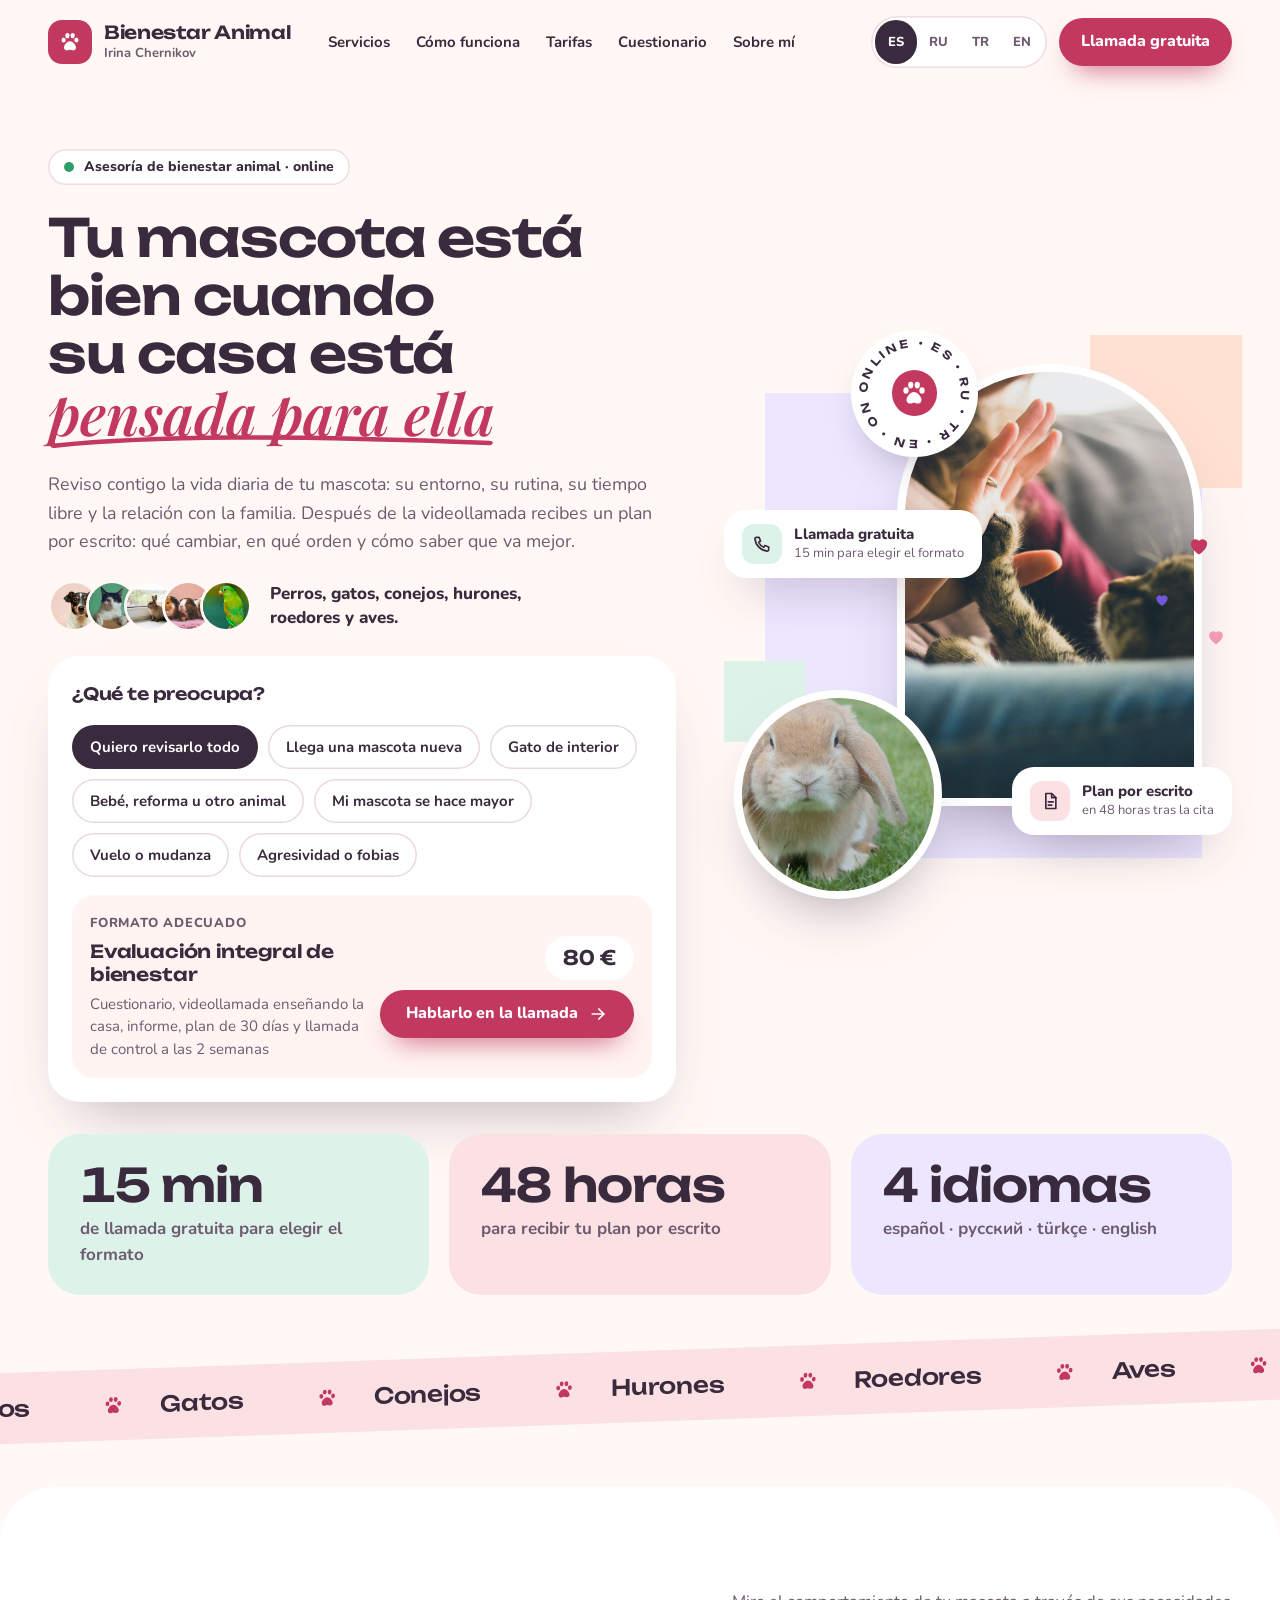
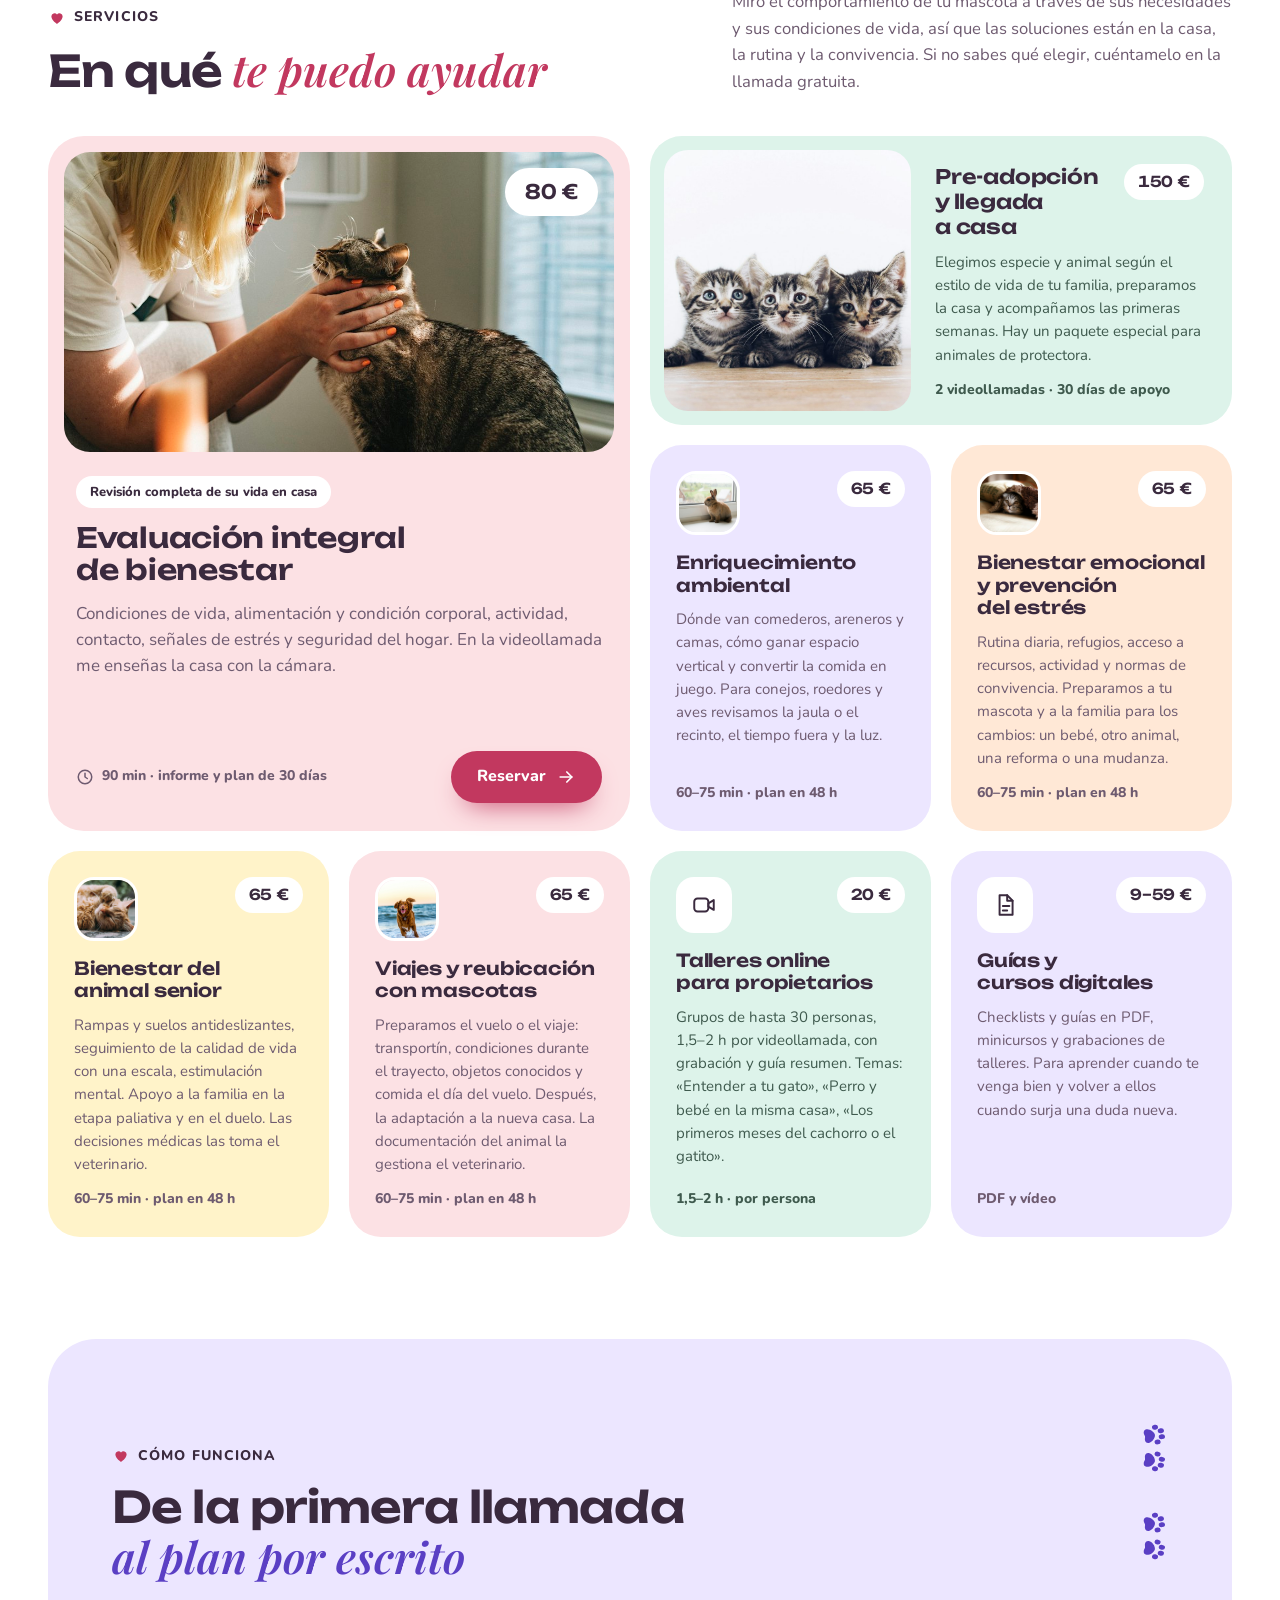
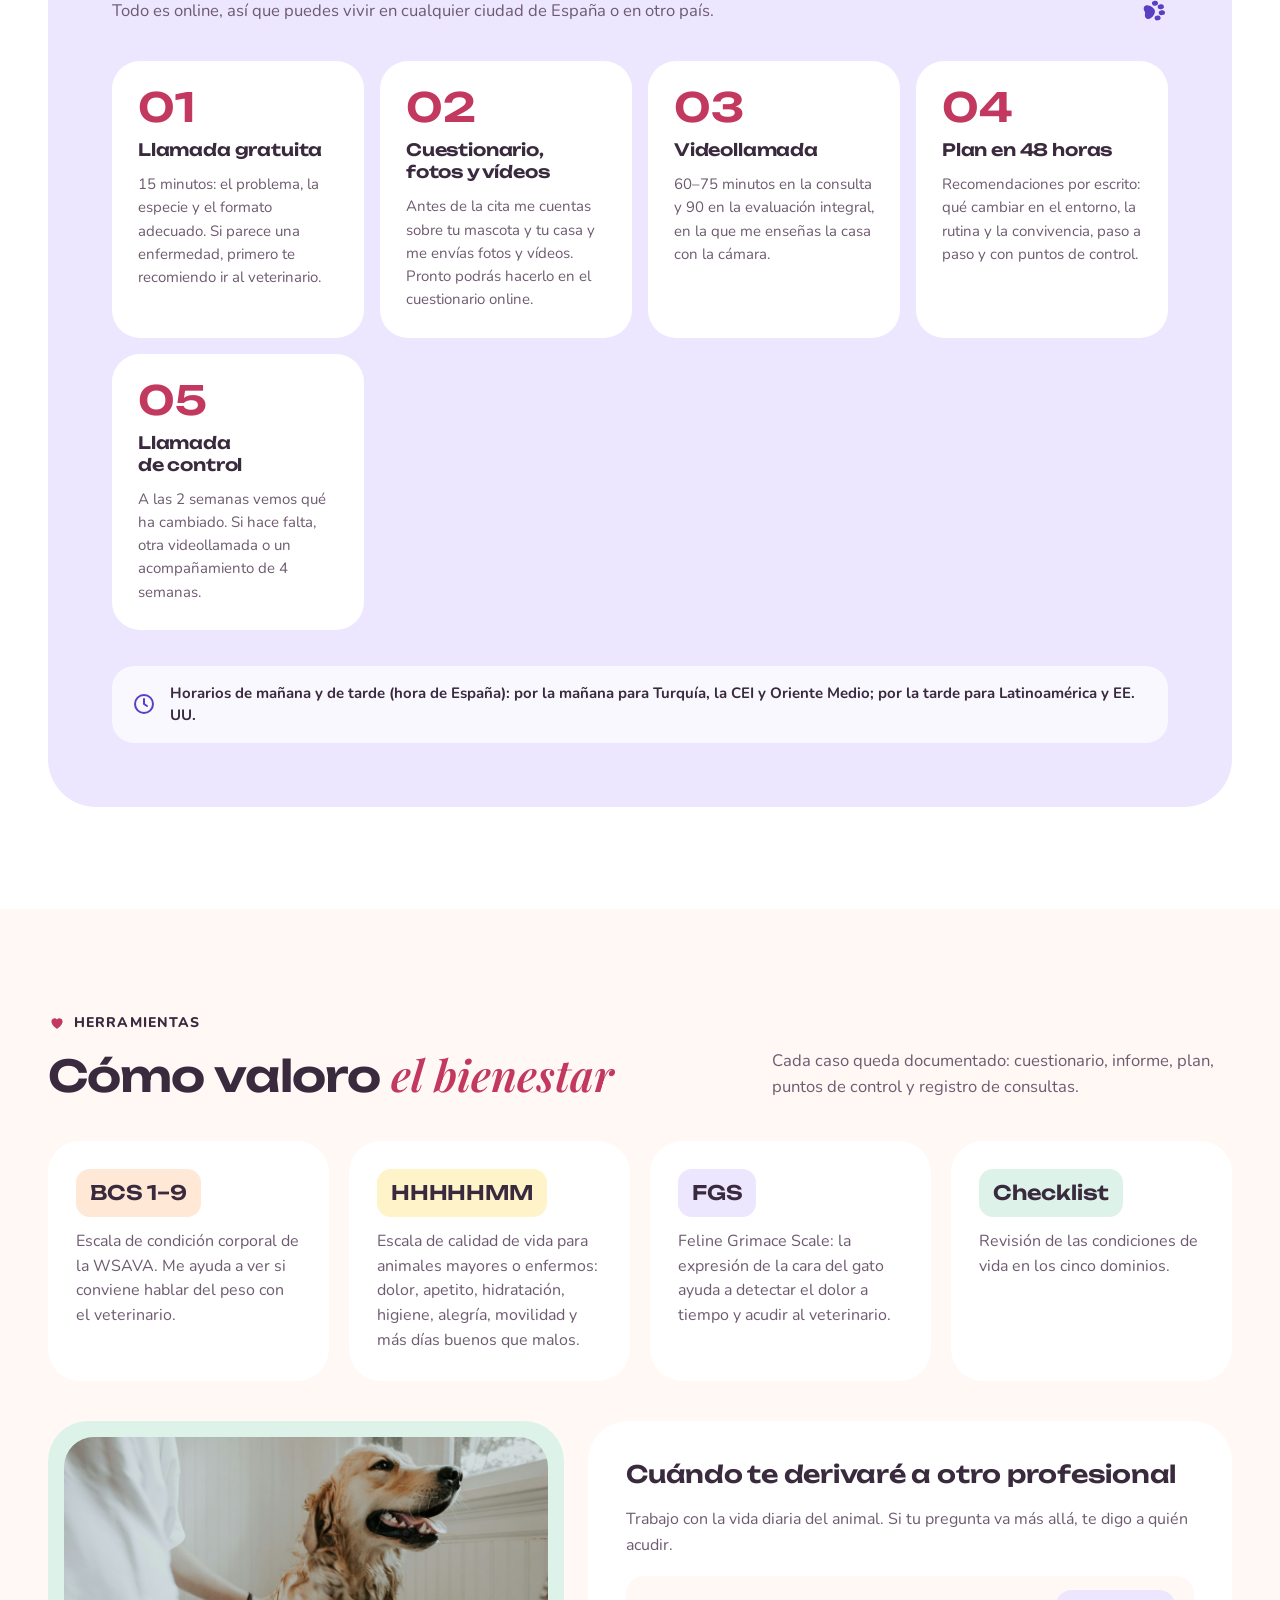
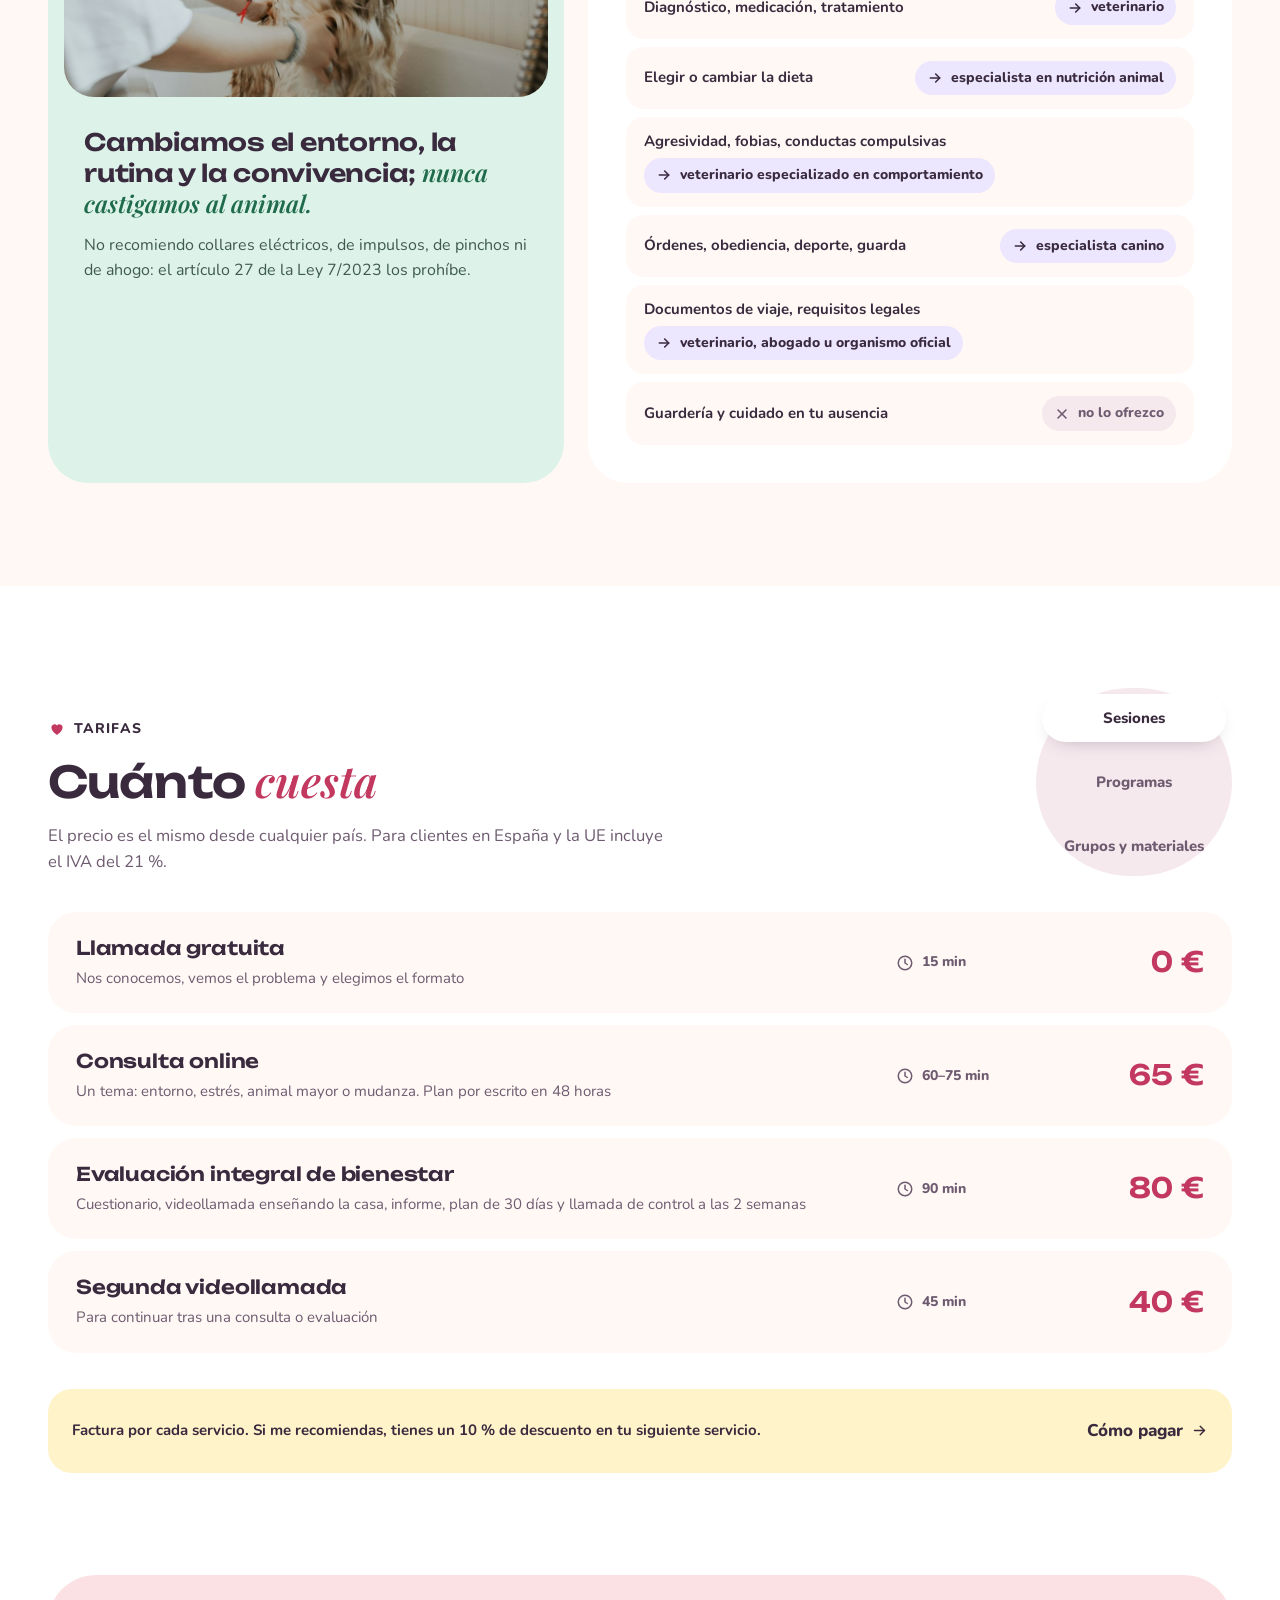
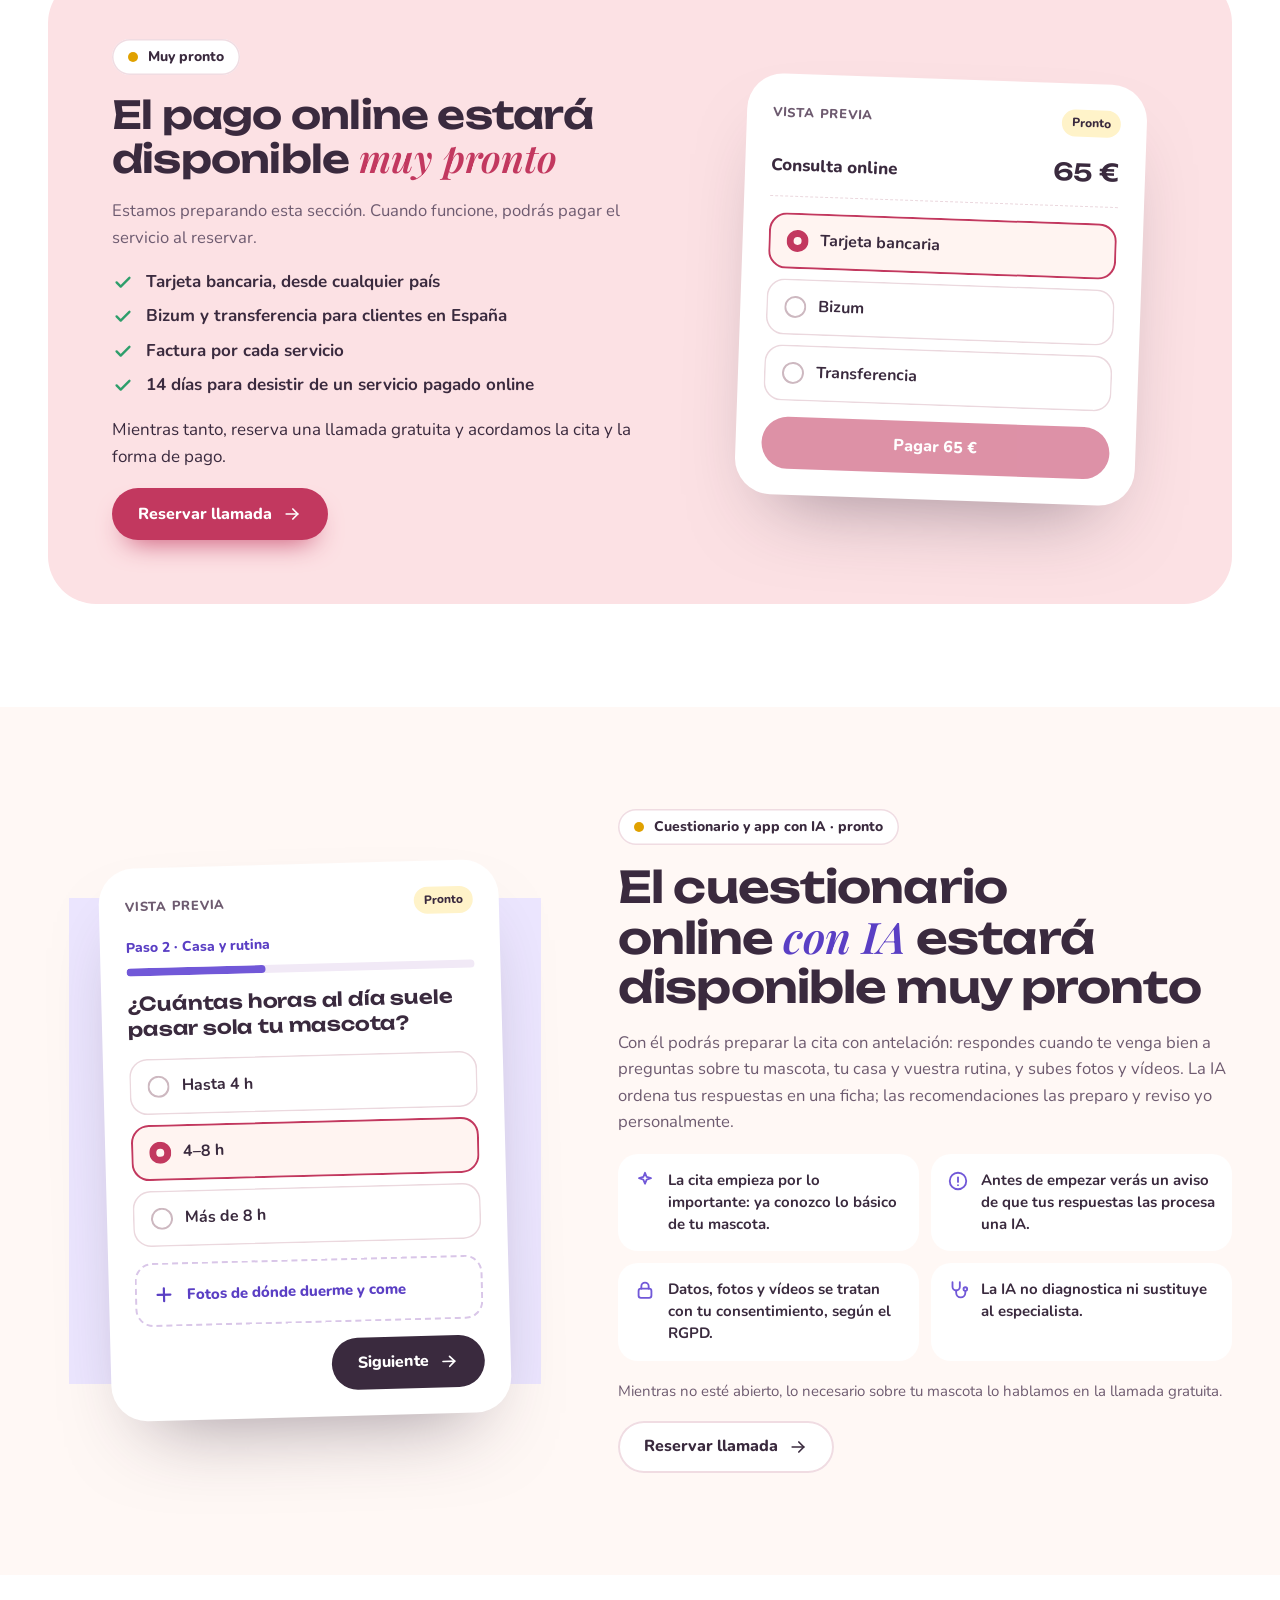
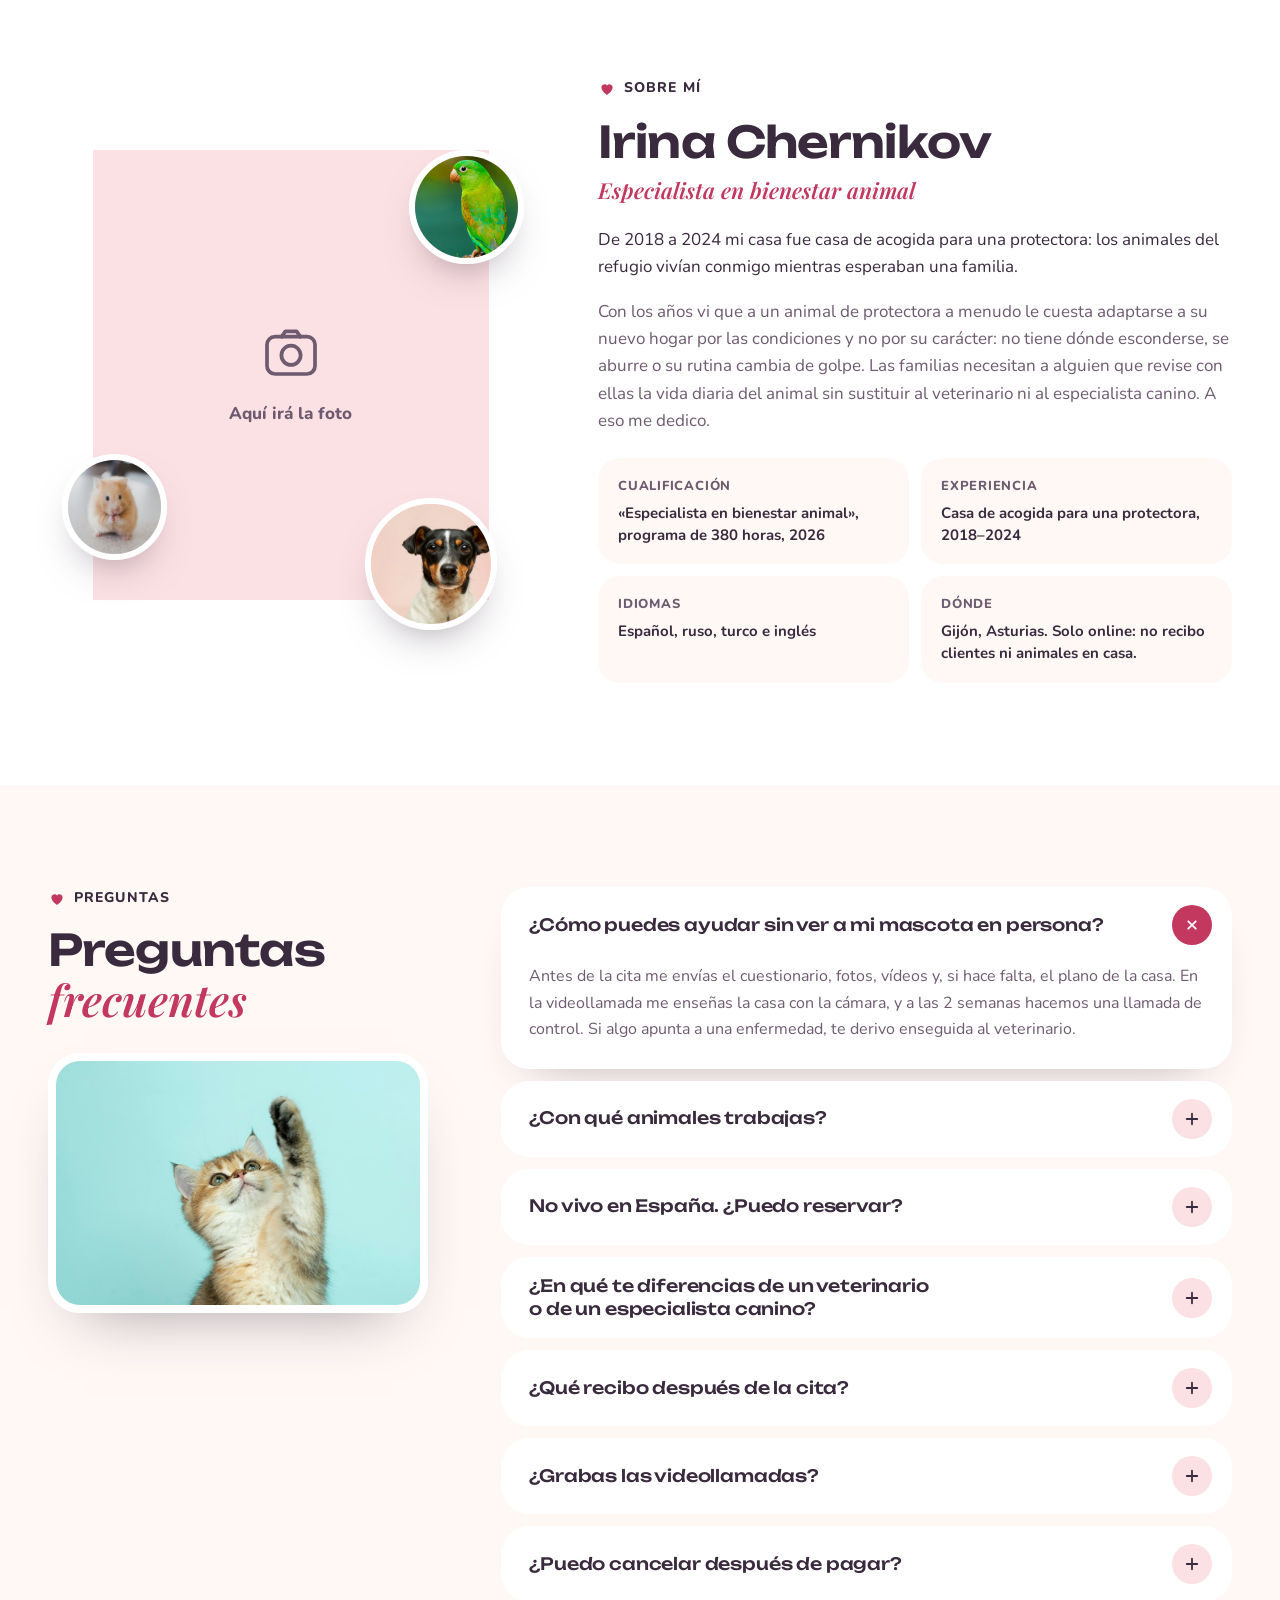
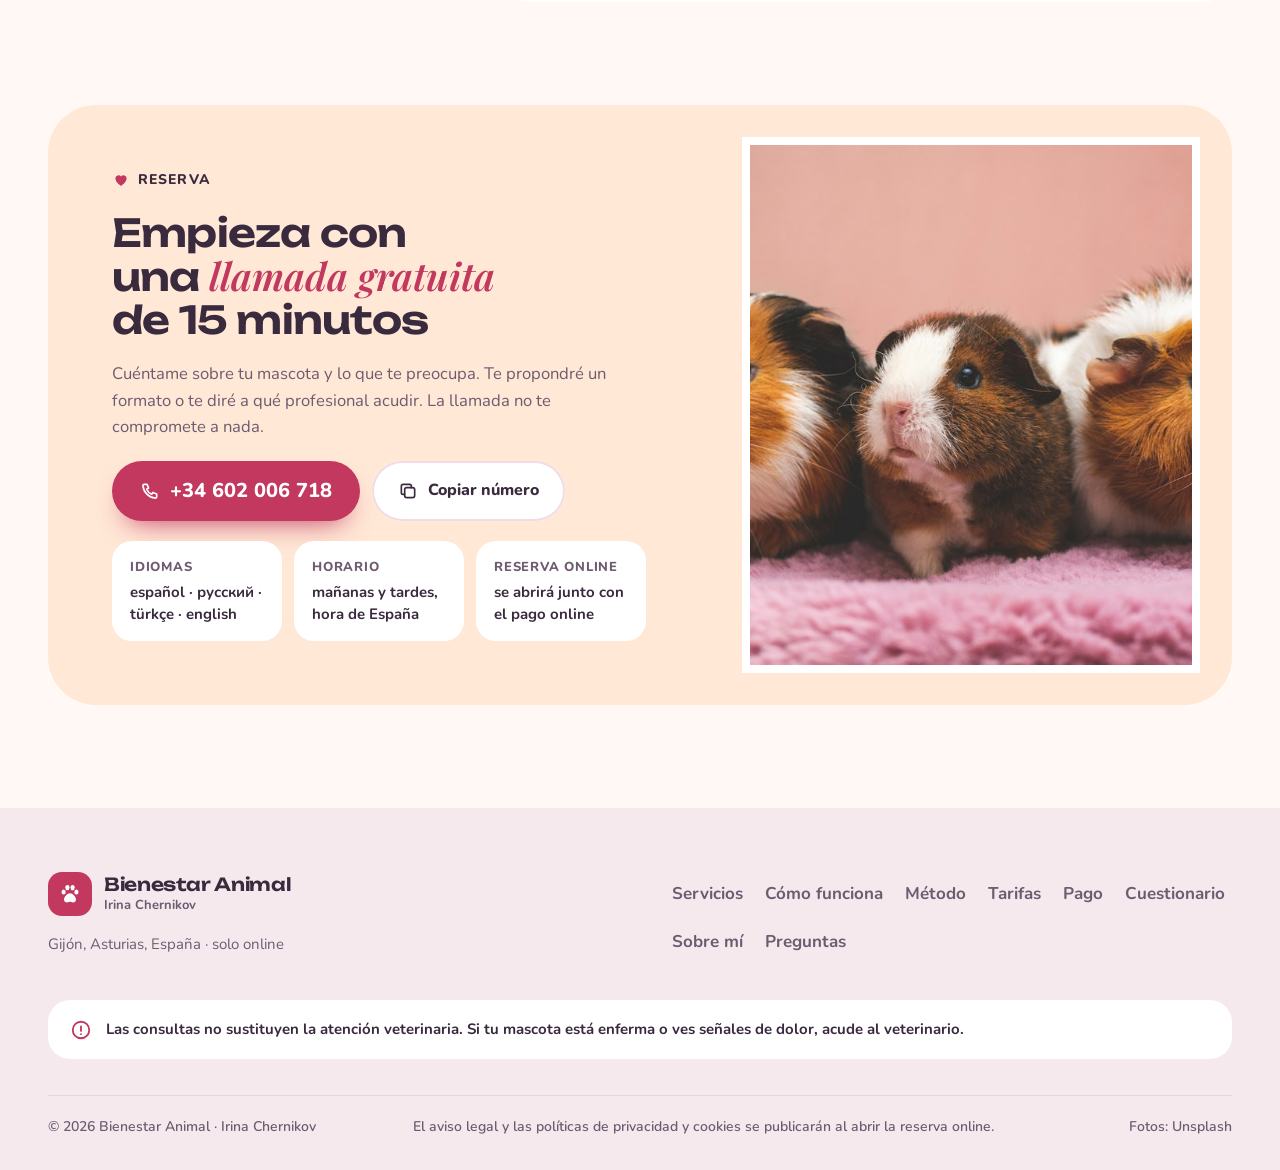
==== site/index.html @ af38af7f "Landing page for Bienestar Animal (ES, RU, TR, EN) Static one-page site: Spanish text is prerendered" ====
<!doctype html>
<html lang="es">
<head>
<meta charset="utf-8">
<meta name="viewport" content="width=device-width, initial-scale=1, viewport-fit=cover">
<title data-i18n="metaTitle">Bienestar Animal · Irina Chernikov</title>
<meta name="description" content="Asesoría online de bienestar para perros, gatos, conejos, hurones, roedores y aves. Llamada gratuita de 15 minutos y plan por escrito en 48 horas." data-i18n-attr="content:metaDesc">
<meta name="theme-color" content="#FFF8F5">
<meta property="og:type" content="website">
<meta property="og:title" content="Bienestar Animal · Irina Chernikov" data-i18n-attr="content:metaTitle">
<meta property="og:description" content="Asesoría online de bienestar para perros, gatos, conejos, hurones, roedores y aves. Llamada gratuita de 15 minutos y plan por escrito en 48 horas." data-i18n-attr="content:metaDesc">
<meta property="og:image" content="https://peludos-en-calma.github.io/img/hand-cat.jpg">
<meta property="og:url" content="https://peludos-en-calma.github.io/">
<link rel="canonical" href="https://peludos-en-calma.github.io/">
<link rel="alternate" hreflang="es" href="https://peludos-en-calma.github.io/">
<link rel="alternate" hreflang="ru" href="https://peludos-en-calma.github.io/?lang=ru">
<link rel="alternate" hreflang="tr" href="https://peludos-en-calma.github.io/?lang=tr">
<link rel="alternate" hreflang="en" href="https://peludos-en-calma.github.io/?lang=en">
<link rel="alternate" hreflang="x-default" href="https://peludos-en-calma.github.io/">
<link rel="icon" href="img/favicon.svg" type="image/svg+xml">
<meta property="og:locale" content="es_ES">
<link rel="preconnect" href="https://fonts.googleapis.com">
<link rel="preconnect" href="https://fonts.gstatic.com" crossorigin>
<link rel="stylesheet" href="https://fonts.googleapis.com/css2?family=Nunito:wght@400;600;700;800&family=Playfair+Display:ital,wght@1,500;1,600&family=Unbounded:wght@400;500;600&display=swap">
<script type="application/ld+json">
{
  "@context": "https://schema.org",
  "@type": "ProfessionalService",
  "name": "Bienestar Animal · Irina Chernikov",
  "description": "Asesoría online de bienestar para perros, gatos, conejos, hurones, roedores y aves.",
  "url": "https://peludos-en-calma.github.io/",
  "telephone": "+34 602 006 718",
  "address": { "@type": "PostalAddress", "addressLocality": "Gijón", "addressRegion": "Asturias", "addressCountry": "ES" },
  "areaServed": "Worldwide",
  "availableLanguage": ["es", "ru", "tr", "en"],
  "priceRange": "0–150 €",
  "founder": { "@type": "Person", "name": "Irina Chernikov", "jobTitle": "Especialista en bienestar animal" }
}
</script>
<style>
/* Layout: one column of rounded pastel "rooms" on a warm blush ground; white bands alternate with tinted cards, content max 1280px */
:root{
  --bg:#FFF8F5; --surface:#FFFFFF; --ink:#3A2A3E; --soft:#6E5B70; --line:#F0DCE2;
  --accent:#C2385F; --accent-ink:#A12C4E;
  --blush:#FCE1E4; --peach:#FFE8D6; --lilac:#ECE6FF; --mint:#DDF3EA; --butter:#FFF3C9; --rose-soft:#FFF4F1; --mist:#F6E9EE;
  --violet:#5A3FC4; --violet-soft:#7158D8; --forest:#1F6B4C; --mint-ink:#3F5A4E; --ok:#2E9E6B; --soon:#E0A100;
  --f-display:'Unbounded','Nunito',system-ui,-apple-system,'Segoe UI',sans-serif;
  --f-body:'Nunito',system-ui,-apple-system,'Segoe UI',Roboto,sans-serif;
  --f-accent:'Playfair Display',Georgia,'Times New Roman',serif;
  --ease:cubic-bezier(.2,.8,.2,1); --spring:cubic-bezier(.34,1.56,.64,1);
  --shadow:0 30px 60px -32px rgba(58,42,62,.42);
  color-scheme:light;
}
*,*::before,*::after{box-sizing:border-box}
html{scroll-behavior:smooth;-webkit-text-size-adjust:100%;scroll-padding-top:calc(84px + env(safe-area-inset-top,0px))}
body{margin:0;background:var(--bg);color:var(--ink);font-family:var(--f-body);font-size:17px;line-height:1.6;-webkit-font-smoothing:antialiased;overflow-x:clip}
body::before{content:"";position:fixed;inset:0 0 auto;height:env(safe-area-inset-top,0px);z-index:60;background:var(--bg)}
img{display:block;max-width:100%;height:auto}
h1,h2,h3,p,ul,dl,dd{margin:0}
h1,h2,h3{text-wrap:balance}
ul{padding:0;list-style:none}
button,input{font:inherit;color:inherit}
button{cursor:pointer}
a{color:var(--accent)}
a:hover{color:var(--accent-ink)}
:focus-visible{outline:3px solid var(--accent);outline-offset:3px}
[hidden]{display:none!important}
.sr-only{position:absolute;width:1px;height:1px;padding:0;margin:-1px;overflow:hidden;clip:rect(0,0,0,0);white-space:nowrap;border:0}
.ic{width:1em;height:1em;fill:none;stroke:currentColor;stroke-width:2;stroke-linecap:round;stroke-linejoin:round;flex:none}
.icf{width:1em;height:1em;fill:currentColor;flex:none}

.wrap{width:100%;max-width:1280px;margin-inline:auto;padding-left:max(clamp(16px,4vw,48px),env(safe-area-inset-left,0px));padding-right:max(clamp(16px,4vw,48px),env(safe-area-inset-right,0px))}
.disp{font-family:var(--f-display);font-weight:600;letter-spacing:-.02em}
.mark{font-family:var(--f-accent);font-style:italic;font-weight:600;letter-spacing:0;color:var(--accent)}
.h2{font-family:var(--f-display);font-weight:600;letter-spacing:-.02em;font-size:clamp(30px,3.4vw,46px);line-height:1.12}
.lead{font-size:clamp(16px,1.3vw,18px);line-height:1.6;color:var(--soft);max-width:62ch}
.kicker{display:inline-flex;align-items:center;gap:8px;font-weight:800;font-size:14px;letter-spacing:.08em;text-transform:uppercase}
.kicker .icf{color:var(--accent);font-size:18px}
.sec-head{display:flex;flex-wrap:wrap;align-items:flex-end;justify-content:space-between;gap:24px}
.sec-head>div{display:flex;flex-direction:column;gap:16px;max-width:700px;min-width:0}
.band{background:var(--surface)}
.sec{padding-block:clamp(64px,8vw,104px)}
.stack{display:flex;flex-direction:column;gap:40px}

.skip{position:absolute;left:12px;top:-80px;z-index:100;background:var(--ink);color:#fff;padding:10px 16px;border-radius:12px;font-weight:800;text-decoration:none}
.skip:focus{top:calc(12px + env(safe-area-inset-top,0px));color:#fff}
.progress{position:fixed;left:0;right:0;top:env(safe-area-inset-top,0px);height:3px;z-index:70;pointer-events:none}
.progress span{display:block;height:100%;background:var(--accent);transform-origin:left;transform:scaleX(0)}

/* buttons & controls */
.btn{display:inline-flex;align-items:center;justify-content:center;gap:10px;min-height:52px;padding:0 26px;border-radius:999px;border:0;font-weight:800;font-size:16px;line-height:1.1;text-decoration:none;text-align:center;transition:transform .3s var(--spring),box-shadow .3s,background-color .3s,color .3s}
.btn:hover{transform:translateY(-3px)}
.btn:active{transform:translateY(0) scale(.97)}
.btn .ic{font-size:20px;transition:transform .3s var(--ease)}
.btn:hover .ic.arr,.more:hover .ic.arr{transform:translateX(5px)}
.btn-accent{background:var(--accent);color:#fff;box-shadow:0 14px 28px -14px var(--accent)}
.btn-accent:hover{background:var(--accent-ink);color:#fff;box-shadow:0 20px 34px -14px var(--accent)}
.btn-soft{background:var(--surface);color:var(--ink);box-shadow:inset 0 0 0 2px var(--line)}
.btn-soft:hover{color:var(--ink);box-shadow:inset 0 0 0 2px var(--accent)}
.btn-ink{background:var(--ink);color:#fff}
.btn-ink:hover{background:#251A28;color:#fff}
.btn[aria-disabled="true"]{opacity:.55;cursor:default;transform:none;box-shadow:none}
.more{display:inline-flex;align-items:center;gap:8px;min-height:44px;font-weight:800;color:var(--ink);text-decoration:none}
.more:hover{color:var(--accent)}
.icon-btn{position:relative;width:48px;height:48px;border-radius:50%;border:0;background:var(--surface);color:var(--ink);display:grid;place-items:center;box-shadow:inset 0 0 0 1.5px var(--line);transition:transform .3s var(--spring),color .3s;flex:none}
.icon-btn:hover{transform:scale(1.08);color:var(--accent)}
.icon-btn .ic{font-size:22px}
.seg{display:inline-flex;padding:4px;border-radius:999px;background:var(--surface);box-shadow:inset 0 0 0 1.5px var(--line)}
.seg button{display:grid;place-items:center;min-width:42px;min-height:44px;padding:0;border:0;border-radius:999px;background:transparent;font-weight:800;font-size:13px;color:var(--soft);transition:background-color .25s,color .25s}
.seg button:hover{color:var(--ink);background:var(--blush)}
.seg button.on{background:var(--ink);color:#fff;animation:pop .4s var(--spring)}
.chip{display:inline-flex;align-items:center;min-height:44px;padding:0 18px;border-radius:999px;border:0;background:var(--surface);color:var(--ink);font-weight:700;font-size:15px;box-shadow:inset 0 0 0 1.5px #EBD8DE;transition:background-color .25s,color .25s,transform .3s var(--spring),box-shadow .25s}
.chip:hover{transform:translateY(-2px);box-shadow:inset 0 0 0 1.5px var(--accent)}
.chip.on{background:var(--ink);color:#fff;box-shadow:none}
.price{display:inline-flex;align-items:center;min-height:36px;padding:0 14px;border-radius:999px;background:var(--surface);font-family:var(--f-display);font-weight:600;font-size:15px;letter-spacing:-.01em;white-space:nowrap;font-variant-numeric:tabular-nums}
.meta{display:inline-flex;align-items:center;gap:8px;font-size:14px;font-weight:800;color:var(--soft)}
.meta .ic{font-size:18px}
.pulse-dot{display:inline-block;width:10px;height:10px;border-radius:50%;background:var(--ok);flex:none;animation:pulse 1.8s ease-out infinite}
.pulse-dot.soon{background:var(--soon);animation-name:pulse-soon}
.badge{align-self:flex-start;display:inline-flex;align-items:center;gap:10px;padding:9px 16px;border-radius:999px;background:var(--surface);box-shadow:inset 0 0 0 1.5px var(--line);font-weight:800;font-size:14px;line-height:1.3}

/* header */
.hdr{position:sticky;top:env(safe-area-inset-top,0px);z-index:50;background:rgba(255,248,245,.86);-webkit-backdrop-filter:blur(14px);backdrop-filter:blur(14px);border-bottom:1px solid transparent;transition:border-color .3s,box-shadow .3s}
.hdr.scrolled{border-color:rgba(58,42,62,.07);box-shadow:0 10px 30px -24px rgba(58,42,62,.4)}
.hdr-in{display:flex;align-items:center;gap:20px;min-height:84px;transition:min-height .35s var(--ease)}
.hdr.scrolled .hdr-in{min-height:68px}
.logo{display:flex;align-items:center;gap:12px;text-decoration:none;color:var(--ink);flex:none}
.logo:hover{color:var(--ink)}
.logo:hover .logo-mark{animation:wiggle .6s ease}
.logo-mark{width:44px;height:44px;border-radius:14px;background:var(--accent);color:#fff;display:grid;place-items:center;font-size:24px}
.logo-txt{display:flex;flex-direction:column;gap:3px;line-height:1.1}
.logo-txt b{font-family:var(--f-display);font-weight:600;font-size:18px;letter-spacing:-.02em}
.logo-txt small{font-size:13px;font-weight:700;color:var(--soft)}
.nav{display:flex;gap:22px;margin-left:16px}
.nav a{position:relative;padding:12px 2px;color:var(--ink);text-decoration:none;font-weight:700;font-size:15px;white-space:nowrap}
.nav a::after{content:"";position:absolute;left:0;right:0;bottom:6px;height:3px;border-radius:3px;background:var(--accent);transform:scaleX(0);transform-origin:left;transition:transform .35s var(--ease)}
.nav a:hover::after,.nav a.active::after{transform:scaleX(1)}
.hdr-actions{margin-left:auto;display:flex;align-items:center;gap:12px}
.burger{display:none}
@media (max-width:1240px){.nav{display:none}.burger{display:grid}}
@media (max-width:640px){.hdr .seg,.hdr-cta{display:none}.logo-txt b{font-size:16px}}

/* drawer */
.drawer{position:fixed;inset:0;z-index:80;background:rgba(58,42,62,.32);-webkit-backdrop-filter:blur(4px);backdrop-filter:blur(4px);opacity:0;transition:opacity .3s}
.drawer.open{opacity:1}
.drawer-panel{position:absolute;top:0;right:0;bottom:0;width:min(420px,100%);background:var(--bg);padding:calc(16px + env(safe-area-inset-top,0px)) max(20px,env(safe-area-inset-right,0px)) calc(24px + env(safe-area-inset-bottom,0px)) 24px;display:flex;flex-direction:column;gap:22px;overflow-y:auto;transform:translateX(100%);transition:transform .45s var(--ease)}
.drawer.open .drawer-panel{transform:none}
.drawer-top{display:flex;align-items:center;justify-content:space-between}
.drawer-nav{display:flex;flex-direction:column}
.drawer-nav a{display:block;padding:14px 0;border-bottom:1px solid var(--line);font-family:var(--f-display);font-weight:500;font-size:21px;letter-spacing:-.01em;color:var(--ink);text-decoration:none}
.drawer-nav a:hover{color:var(--accent)}

/* hero */
.hero{padding-block:clamp(28px,5vw,64px) 32px}
.hero-grid{display:flex;flex-wrap:wrap;align-items:center;gap:48px}
.hero-copy{flex:1 1 540px;min-width:0;display:flex;flex-direction:column;gap:24px}
.hero h1{font-family:var(--f-display);font-weight:600;letter-spacing:-.02em;font-size:clamp(34px,4.1vw,58px);line-height:1.1}
.hero h1 .mark{position:relative;display:inline-block;max-width:100%;font-size:1.08em}
.underline{position:absolute;left:0;bottom:-.12em;width:100%;height:.32em;overflow:visible;fill:none;stroke:currentColor;stroke-width:5;stroke-linecap:round}
.hero-lead{font-size:clamp(17px,1.4vw,19px);color:var(--soft);max-width:60ch}
.species{display:flex;flex-wrap:wrap;align-items:center;gap:14px 18px}
.avatars{display:flex}
.avatars img{position:relative;width:52px;height:52px;border-radius:50%;object-fit:cover;border:3px solid var(--bg);transition:transform .35s var(--spring)}
.avatars img+img{margin-left:-14px}
.avatars img:hover{transform:translateY(-6px) scale(1.08);z-index:2}
.species p{font-weight:800;max-width:300px;line-height:1.4}
.chooser{background:var(--surface);border-radius:32px;padding:24px;display:flex;flex-direction:column;gap:18px;box-shadow:var(--shadow)}
.chooser-q{font-family:var(--f-display);font-weight:600;font-size:17px;letter-spacing:-.01em}
.chips{display:flex;flex-wrap:wrap;gap:10px}
.fit{display:flex;flex-wrap:wrap;align-items:center;gap:16px;background:var(--rose-soft);border-radius:22px;padding:18px}
.fit.pop{animation:fitpop .5s var(--spring)}
.fit-body{flex:1 1 260px;min-width:0;display:flex;flex-direction:column;gap:6px}
.fit-label{font-size:13px;font-weight:800;letter-spacing:.06em;text-transform:uppercase;color:var(--soft)}
.fit-title{font-family:var(--f-display);font-weight:600;font-size:18px;line-height:1.3;letter-spacing:-.01em}
.fit-text{font-size:15px;line-height:1.5;color:var(--soft)}
.fit-side{display:flex;flex-direction:column;align-items:flex-end;gap:10px;flex:none}
.fit-side .price{font-size:20px;min-height:44px;padding:0 18px}

.collage-col{flex:1 1 420px;min-width:0;display:flex;justify-content:center}
.collage{position:relative;width:100%;max-width:560px;aspect-ratio:560/640;--px:0;--py:0}
.layer{position:absolute;transform:translate3d(calc(var(--px)*var(--depth,0)*1px),calc(var(--py)*var(--depth,0)*1px),0);transition:transform .7s var(--ease)}
.blob{animation:blob 14s ease-in-out infinite}
.blob.slow{animation-duration:18s;animation-delay:-6s}
.float{animation:floaty 6s ease-in-out infinite}
.float.d2{animation-delay:-2s}.float.d3{animation-delay:-4s}
.arch{width:100%;height:100%;border-radius:999px 999px 40px 40px;border:8px solid var(--surface);overflow:hidden;box-shadow:0 40px 70px -36px rgba(58,42,62,.5);background:#E9E2DC}
.arch img,.circle img{width:100%;height:100%;object-fit:cover}
.circle{width:100%;height:100%;border-radius:50%;border:8px solid var(--surface);overflow:hidden;box-shadow:0 30px 60px -30px rgba(58,42,62,.5);background:#D8E6C8}
.ring{width:100%;height:100%;position:relative}
.ring::before{content:"";position:absolute;inset:0;border-radius:50%;background:var(--surface);box-shadow:0 20px 40px -20px rgba(58,42,62,.4)}
.ring svg.spin{position:absolute;inset:0;width:100%;height:100%;animation:spin 20s linear infinite}
.ring text{font-family:var(--f-display);font-size:10.5px;font-weight:600;letter-spacing:2.6px;fill:var(--ink)}
.ring-paw{position:absolute;left:32%;top:32%;width:36%;height:36%;border-radius:50%;background:var(--accent);color:#fff;display:grid;place-items:center;font-size:clamp(18px,2.6vw,30px)}
.tag{display:flex;align-items:center;gap:12px;padding:14px 18px;border-radius:22px;background:var(--surface);box-shadow:0 24px 50px -24px rgba(58,42,62,.45);white-space:nowrap}
.tag-ico{width:40px;height:40px;border-radius:12px;display:grid;place-items:center;flex:none;font-size:20px}
.tag b{display:block;font-size:15px;font-weight:800;line-height:1.3}
.tag small{display:block;font-size:13px;color:var(--soft);line-height:1.3}
.hearts .icf{position:absolute;animation:heartfly 4.5s ease-out infinite}
@media (max-width:520px){.tag{padding:10px 12px;gap:8px}.tag-ico{width:32px;height:32px;font-size:16px}.tag b{font-size:13px}.tag small{font-size:11.5px}}

/* stats */
.stats{display:grid;grid-template-columns:repeat(auto-fit,minmax(240px,1fr));gap:20px}
.stat{border-radius:32px;padding:28px 32px;display:flex;flex-direction:column;gap:8px}
.stat b{font-family:var(--f-display);font-weight:600;font-size:clamp(36px,3.6vw,48px);line-height:1;letter-spacing:-.02em;font-variant-numeric:tabular-nums}
.stat span{font-size:17px;line-height:1.5;font-weight:700;color:var(--soft)}

/* ribbons */
.ribbons{padding-block:56px 64px;--skew:0deg}
.ribbon{overflow:hidden;margin-inline:-60px;padding-block:18px;transform:rotate(-2deg) skewX(var(--skew))}
.track{display:flex;width:max-content;animation:marquee 42s linear infinite}
.track span{display:inline-flex;align-items:center;gap:36px;padding-right:36px;white-space:nowrap}
.ribbon .track span{font-family:var(--f-display);font-weight:500;font-size:22px;letter-spacing:-.01em}

/* cards */
.card{transition:transform .45s var(--spring),box-shadow .45s}
.card:hover{transform:translateY(-8px);box-shadow:0 30px 60px -30px rgba(58,42,62,.38)}
.card:hover .ico{animation:wiggle .7s ease}
.card:hover .thumb{transform:rotate(-6deg) scale(1.06)}
.zoom{overflow:hidden}
.zoom img{width:100%;height:100%;object-fit:cover;transition:transform 1s var(--ease)}
.card:hover .zoom img{transform:scale(1.07)}
.ico{width:56px;height:56px;border-radius:18px;background:var(--surface);display:grid;place-items:center;font-size:26px;flex:none}
.ico .ic{stroke-width:1.8}
.thumb{width:64px;height:64px;border-radius:20px;object-fit:cover;border:3px solid var(--surface);transition:transform .5s var(--spring)}

.svc h3{font-family:var(--f-display);font-weight:600;letter-spacing:-.01em;line-height:1.25}

/* services bento */
.services{border-radius:56px 56px 0 0}
.bento{display:grid;grid-template-columns:repeat(4,minmax(0,1fr));gap:20px}
.bento .big{grid-column:span 2;grid-row:span 2}
.bento .wide{grid-column:span 2}
@media (max-width:1060px){.bento{grid-template-columns:repeat(2,minmax(0,1fr))}.bento .big{grid-row:auto}}
@media (max-width:620px){.bento{grid-template-columns:minmax(0,1fr)}.bento .big,.bento .wide{grid-column:auto}}
.svc{border-radius:32px;padding:26px;display:flex;flex-direction:column;gap:12px;min-width:0}
.svc h3{font-size:18px;margin-top:4px}
.svc p{font-size:15px;line-height:1.55;color:var(--soft)}
.svc .meta{margin-top:auto}
.svc-top{display:flex;justify-content:space-between;align-items:flex-start;gap:12px}
.svc.big{padding:16px;gap:20px;border-radius:36px}
.svc.big .zoom{position:relative;border-radius:26px;height:300px}
.svc.big .zoom .price{position:absolute;top:16px;right:16px;font-size:20px;min-height:48px;padding:0 20px}
.svc.big .body{padding:4px 12px 12px;display:flex;flex-direction:column;gap:14px;flex:1}
.svc.big h3{font-size:clamp(22px,2.2vw,28px);line-height:1.15;margin:0}
.svc.big p{font-size:17px}
.svc.big .foot{margin-top:auto;padding-top:8px;display:flex;flex-wrap:wrap;gap:12px;align-items:center;justify-content:space-between}
.svc.big .foot .meta{margin:0}
.pill{align-self:flex-start;padding:6px 14px;border-radius:999px;background:var(--surface);font-weight:800;font-size:13px}
.svc.wide{padding:14px;flex-direction:row;flex-wrap:wrap;gap:20px}
.svc.wide .zoom{flex:1 1 200px;min-height:220px;border-radius:24px}
.svc.wide .body{flex:1 1 240px;min-width:0;padding:14px 14px 10px 4px;display:flex;flex-direction:column;gap:12px}
.svc.wide h3{font-size:20px;margin:0}
.t-mint{background:var(--mint)}.t-mint p,.t-mint .meta{color:var(--mint-ink)}
.t-lilac{background:var(--lilac)}.t-peach{background:var(--peach)}.t-butter{background:var(--butter)}.t-blush{background:var(--blush)}

/* process */
.process{background:var(--lilac);border-radius:48px;padding:clamp(28px,5vw,64px);display:flex;flex-direction:column;gap:36px}
.process .mark{color:var(--violet)}
.paws{display:flex;align-items:center;gap:14px;color:var(--violet);font-size:28px}
.paws .icf{animation:paw 3.5s ease-in-out infinite}
.paws .icf:nth-child(odd){margin-top:18px;rotate:80deg}
.paws .icf:nth-child(even){margin-top:-18px;rotate:100deg}
.paws .icf:nth-child(2){animation-delay:.35s}.paws .icf:nth-child(3){animation-delay:.7s}.paws .icf:nth-child(4){animation-delay:1.05s}.paws .icf:nth-child(5){animation-delay:1.4s}
.steps{display:grid;grid-template-columns:repeat(auto-fit,minmax(200px,1fr));gap:16px;counter-reset:step}
.step{background:var(--surface);border-radius:28px;padding:26px;display:flex;flex-direction:column;gap:12px}
.step::before{counter-increment:step;content:"0" counter(step);font-family:var(--f-display);font-weight:600;font-size:40px;line-height:1;color:var(--accent)}
.step h3{font-family:var(--f-display);font-weight:600;font-size:17px;line-height:1.3;letter-spacing:-.01em}
.step p{font-size:15px;line-height:1.55;color:var(--soft)}
.note{display:flex;align-items:center;gap:14px;padding:16px 20px;border-radius:22px;background:rgba(255,255,255,.72);font-size:15px;line-height:1.5;font-weight:700}
.note .ic{font-size:24px;color:var(--violet)}
@media (max-width:640px){.paws{display:none}}

/* approach */
.tools{display:grid;grid-template-columns:repeat(auto-fit,minmax(240px,1fr));gap:20px}
.tool{background:var(--surface);border-radius:32px;padding:28px;display:flex;flex-direction:column;gap:12px}
.tool b{align-self:flex-start;padding:8px 14px;border-radius:14px;font-family:var(--f-display);font-weight:600;font-size:20px;letter-spacing:-.01em}
.tool p{font-size:16px;line-height:1.55;color:var(--soft)}
.split{display:flex;flex-wrap:wrap;gap:24px;align-items:stretch}
.principle{flex:1 1 420px;min-width:0;background:var(--mint);border-radius:40px;padding:16px;display:flex;flex-direction:column;gap:8px}
.principle .zoom{border-radius:30px;height:260px}
.principle .body{padding:22px 20px 20px;display:flex;flex-direction:column;gap:14px}
.principle p:first-child{font-family:var(--f-display);font-weight:600;font-size:clamp(20px,2vw,24px);line-height:1.25;letter-spacing:-.01em}
.principle .mark{color:var(--forest)}
.principle p:last-child{color:var(--mint-ink);font-size:16px}
.refer{flex:1.3 1 520px;min-width:0;background:var(--surface);border-radius:40px;padding:clamp(24px,3vw,40px);display:flex;flex-direction:column;gap:18px}
.refer>p:first-child{font-family:var(--f-display);font-weight:600;font-size:clamp(20px,2vw,24px);line-height:1.25;letter-spacing:-.01em}
.refer>p:nth-child(2){font-size:16px;color:var(--soft)}
.refer ul{display:flex;flex-direction:column;gap:8px}
.refer li{display:flex;flex-wrap:wrap;align-items:center;justify-content:space-between;gap:6px 16px;padding:14px 18px;border-radius:18px;background:var(--bg);transition:transform .35s var(--spring),box-shadow .35s}
.refer li:hover{transform:translateX(6px);box-shadow:0 18px 40px -28px rgba(58,42,62,.4)}
.refer li>span:first-child{font-weight:700;font-size:15px;line-height:1.4;flex:1 1 220px}
.who{display:inline-flex;align-items:center;gap:8px;font-weight:800;font-size:14px;padding:6px 12px;border-radius:999px;background:var(--lilac)}
.who .ic{font-size:16px;stroke-width:2.4}
.who.no{background:var(--mist);color:var(--soft)}

/* prices */
.tablist{display:inline-flex;flex-wrap:wrap;gap:4px;padding:6px;border-radius:999px;background:var(--mist)}
.tab{min-height:48px;padding:0 22px;border-radius:999px;border:0;background:transparent;font-weight:800;font-size:15px;color:var(--soft);transition:background-color .3s,color .3s}
.tab:hover{color:var(--ink)}
.tab[aria-selected="true"]{background:var(--surface);color:var(--ink);box-shadow:0 8px 20px -12px rgba(58,42,62,.4)}
.panel{display:flex;flex-direction:column;gap:12px}
.js .panel:not([hidden]){animation:panelIn .5s var(--ease)}
.prow{display:flex;flex-wrap:wrap;align-items:center;gap:12px 28px;padding:24px 28px;border-radius:28px;background:var(--bg);transition:transform .35s var(--spring),box-shadow .35s}
.prow:hover{transform:translateX(6px);box-shadow:0 18px 40px -28px rgba(58,42,62,.4)}
.prow>div{flex:1 1 360px;min-width:0;display:flex;flex-direction:column;gap:6px}
.prow h3{font-family:var(--f-display);font-weight:600;font-size:19px;line-height:1.3;letter-spacing:-.01em}
.prow p{font-size:15px;line-height:1.5;color:var(--soft)}
.prow .meta{min-width:170px}
.prow .amount{min-width:110px;text-align:right;font-family:var(--f-display);font-weight:600;font-size:28px;color:var(--accent);font-variant-numeric:tabular-nums}
@media (max-width:620px){.prow{padding:20px}.prow .amount{text-align:left;min-width:0}}
.notes{display:flex;flex-wrap:wrap;align-items:center;justify-content:space-between;gap:16px;padding:20px 24px;border-radius:24px;background:var(--butter)}
.notes p{font-size:15px;line-height:1.5;font-weight:700;flex:1 1 420px}

/* payment & quiz */
.soonbox{background:var(--blush);border-radius:48px;padding:clamp(28px,5vw,64px);display:flex;flex-wrap:wrap;align-items:center;gap:48px}
.soon-copy{flex:1 1 440px;min-width:0;display:flex;flex-direction:column;gap:18px}
.soon-copy h2{font-size:clamp(28px,3vw,40px)}
.checks{display:flex;flex-direction:column;gap:10px}
.checks li{display:flex;gap:12px;align-items:flex-start;font-weight:700;line-height:1.45}
.checks .ic{font-size:22px;color:var(--ok);stroke-width:2.6;margin-top:1px}
.mock-col{flex:1 1 340px;min-width:0;display:flex;justify-content:center;position:relative}
.mock{position:relative;width:100%;max-width:400px;background:var(--surface);border-radius:36px;padding:26px;display:flex;flex-direction:column;gap:16px;box-shadow:0 40px 80px -40px rgba(58,42,62,.5)}
.mock-head{display:flex;justify-content:space-between;align-items:center;gap:12px}
.mock-head span:first-child{font-size:13px;font-weight:800;letter-spacing:.06em;text-transform:uppercase;color:var(--soft)}
.mock-head span:last-child{padding:4px 10px;border-radius:999px;background:var(--butter);font-size:12px;font-weight:800}
.mock-sum{display:flex;justify-content:space-between;align-items:baseline;gap:12px;padding-bottom:14px;border-bottom:1px dashed #EBD8DE;font-weight:800;font-size:17px}
.mock-sum b{font-family:var(--f-display);font-weight:600;font-size:24px}
.opts{display:flex;flex-direction:column;gap:10px}
.opt{display:flex;align-items:center;gap:12px;width:100%;min-height:56px;padding:0 18px;border-radius:18px;border:0;background:var(--surface);box-shadow:inset 0 0 0 1.5px #EBD8DE;font-weight:700;font-size:16px;text-align:left;transition:box-shadow .25s,transform .3s var(--spring),background-color .25s}
.opt:hover{transform:translateX(4px)}
.opt::before{content:"";width:22px;height:22px;border-radius:50%;box-shadow:inset 0 0 0 2px #CDB8C0;flex:none;transition:box-shadow .25s}
.opt[aria-checked="true"]{background:var(--rose-soft);box-shadow:inset 0 0 0 2px var(--accent)}
.opt[aria-checked="true"]::before{box-shadow:inset 0 0 0 7px var(--accent)}
.quiz-grid{display:flex;flex-wrap:wrap-reverse;align-items:center;gap:56px}
.quiz-grid .mock-col{flex:1 1 360px}
.quiz-grid .blob{position:absolute;inset:6% 4%;background:var(--lilac)}
.quiz-grid .mock{rotate:-1.5deg}
.soonbox .mock{rotate:2deg}
.qstep{display:flex;flex-direction:column;gap:8px;font-weight:800;font-size:14px;color:var(--violet)}
.qbar{height:8px;border-radius:999px;background:#F1E9F6;overflow:hidden}
.qbar span{display:block;width:40%;height:100%;border-radius:999px;background:var(--violet-soft);transform-origin:left}
.js .qbar span{animation:grow 1.6s .4s var(--ease) backwards}
.qtitle{font-family:var(--f-display);font-weight:600;font-size:19px;line-height:1.35;letter-spacing:-.01em}
.upload{display:flex;align-items:center;gap:12px;min-height:64px;padding:12px 16px;border-radius:18px;border:2px dashed #D9C6E8;color:var(--violet);font-weight:800;font-size:15px}
.upload .ic{font-size:22px;stroke-width:2.4}
.quiz-copy{flex:1 1 460px;min-width:0;display:flex;flex-direction:column;gap:18px}
.quiz-copy .mark{color:var(--violet)}
.facts4{display:grid;grid-template-columns:repeat(auto-fit,minmax(240px,1fr));gap:12px}
.facts4 li{display:flex;gap:12px;align-items:flex-start;padding:16px;border-radius:20px;background:var(--surface);font-size:15px;font-weight:700;line-height:1.45}
.facts4 .ic{font-size:22px;color:var(--violet-soft)}

/* about */
.about{display:flex;flex-wrap:wrap;align-items:center;gap:56px}
.portrait-col{flex:1 1 380px;min-width:0;display:flex;justify-content:center}
.portrait{position:relative;width:100%;max-width:440px;aspect-ratio:440/500}
.portrait-ph{position:absolute;inset:4% 6% 6% 4%;background:var(--blush);display:flex;flex-direction:column;align-items:center;justify-content:center;gap:14px;color:var(--soft);text-align:center;padding:24px;font-weight:800}
.portrait-ph .ic{font-size:64px;stroke-width:1.4}
.bubble{position:absolute;border-radius:50%;overflow:hidden;border:6px solid var(--surface);box-shadow:0 20px 40px -20px rgba(58,42,62,.5);aspect-ratio:1}
.bubble img{width:100%;height:100%;object-fit:cover}
.about-copy{flex:1 1 520px;min-width:0;display:flex;flex-direction:column;gap:18px}
.about-copy .role{font-family:var(--f-accent);font-style:italic;font-weight:600;font-size:22px;color:var(--accent)}
.facts{display:grid;grid-template-columns:repeat(auto-fit,minmax(230px,1fr));gap:12px;margin-top:6px}
.facts div{padding:18px 20px;border-radius:22px;background:var(--bg);display:flex;flex-direction:column;gap:6px}
.facts dt,.booking dt{font-size:13px;font-weight:800;letter-spacing:.06em;text-transform:uppercase;color:var(--soft)}
.facts dd,.booking dd{font-weight:700;font-size:15px;line-height:1.45}

/* faq */
.faq{display:flex;flex-wrap:wrap;gap:48px;align-items:flex-start}
.faq-side{flex:1 1 320px;display:flex;flex-direction:column;gap:16px}
.faq-photo{margin-top:12px;border-radius:32px;height:260px;max-width:380px;border:8px solid var(--surface);box-shadow:0 30px 60px -36px rgba(58,42,62,.5)}
.faq-list{flex:2 1 560px;min-width:0;display:flex;flex-direction:column;gap:12px}
.acc{background:var(--surface);border-radius:28px;transition:box-shadow .3s}
.acc.open{box-shadow:0 24px 50px -34px rgba(58,42,62,.45)}
.acc h3{margin:0}
.acc-btn{display:flex;align-items:center;justify-content:space-between;gap:20px;width:100%;min-height:72px;padding:18px 20px 18px 28px;border:0;background:transparent;text-align:left;font-family:var(--f-display);font-weight:500;font-size:17px;line-height:1.35;letter-spacing:-.01em;border-radius:28px}
.acc-ico{flex:none;width:40px;height:40px;border-radius:50%;background:var(--blush);display:grid;place-items:center;font-size:18px;transition:transform .4s var(--spring),background-color .3s,color .3s}
.acc-ico .ic{stroke-width:2.4}
.acc.open .acc-ico{transform:rotate(45deg);background:var(--accent);color:#fff}
.acc-panel{display:grid;grid-template-rows:0fr;transition:grid-template-rows .45s var(--ease)}
.acc.open .acc-panel{grid-template-rows:1fr}
.acc-panel>div{overflow:hidden}
.acc-panel p{padding:0 28px 26px;font-size:16px;line-height:1.65;color:var(--soft)}

/* booking */
.booking{background:var(--peach);border-radius:48px;overflow:hidden;display:flex;flex-wrap:wrap;align-items:center}
.booking-copy{flex:1 1 520px;min-width:0;padding:clamp(28px,5vw,64px);display:flex;flex-direction:column;gap:20px}
.booking-copy h2{font-size:clamp(28px,3vw,42px)}
.phone-row{display:flex;flex-wrap:wrap;align-items:center;gap:12px}
.phone-row .btn{min-height:60px}
.phone-row .btn-accent{font-size:20px;padding:0 28px}
.booking dl{display:grid;grid-template-columns:repeat(auto-fit,minmax(170px,1fr));gap:12px}
.booking dl div{padding:16px 18px;border-radius:20px;background:var(--surface);display:flex;flex-direction:column;gap:4px}
.booking-photo{flex:1 1 380px;min-width:0;align-self:stretch;min-height:380px;position:relative;padding:32px}
.booking-photo .blob{position:absolute;inset:32px;overflow:hidden;border:8px solid var(--surface);background:#F7C9CF}
.booking-photo img{width:100%;height:100%;object-fit:cover}

/* footer */
.ftr{background:var(--mist);padding-block:64px calc(32px + env(safe-area-inset-bottom,0px))}
.ftr-top{display:flex;flex-wrap:wrap;gap:32px;justify-content:space-between;align-items:flex-start}
.ftr-brand{flex:1 1 320px;max-width:460px;display:flex;flex-direction:column;gap:16px}
.ftr-brand p{font-size:15px;color:var(--soft)}
.ftr-nav{display:flex;flex-wrap:wrap;gap:4px 22px;max-width:560px}
.ftr-nav a{display:inline-flex;align-items:center;min-height:44px;font-weight:700;color:var(--soft);text-decoration:none}
.ftr-nav a:hover{color:var(--accent)}
.disclaimer{display:flex;gap:14px;align-items:flex-start;padding:18px 22px;border-radius:22px;background:var(--surface);font-size:15px;line-height:1.55;font-weight:700}
.disclaimer .ic{font-size:22px;color:var(--accent);margin-top:1px}
.ftr-bottom{display:flex;flex-wrap:wrap;justify-content:space-between;gap:12px 24px;padding-top:20px;border-top:1px solid rgba(58,42,62,.1);font-size:14px;font-weight:600;color:var(--soft)}
.ftr-bottom span:nth-child(2){flex:1 1 360px;max-width:620px}

/* mobile call bar */
.callbar{position:fixed;z-index:40;left:max(12px,env(safe-area-inset-left,0px));right:max(12px,env(safe-area-inset-right,0px));bottom:calc(12px + env(safe-area-inset-bottom,0px));display:none;align-items:center;justify-content:space-between;gap:12px;min-height:72px;padding:10px 10px 10px 18px;border-radius:26px;background:var(--surface);box-shadow:0 -10px 40px -18px rgba(58,42,62,.45),inset 0 0 0 1.5px #F3E3E8;transform:translateY(calc(100% + 40px));transition:transform .5s var(--spring)}
.callbar.show{transform:none}
.callbar b{display:flex;align-items:center;gap:8px;font-size:15px;font-weight:800}
.callbar small{display:block;font-size:13px;color:var(--soft)}
.callbar a{width:52px;height:52px;border-radius:50%;background:var(--accent);color:#fff;display:grid;place-items:center;font-size:22px;flex:none;animation:ring 2s ease-out infinite}
@media (max-width:760px){.callbar{display:flex}.ftr{padding-bottom:calc(112px + env(safe-area-inset-bottom,0px))}}

/* motion */
@keyframes floaty{0%,100%{transform:translateY(0)}50%{transform:translateY(-14px)}}
@keyframes blob{0%,100%{border-radius:42% 58% 63% 37%/41% 44% 56% 59%}33%{border-radius:63% 37% 38% 62%/55% 38% 62% 45%}66%{border-radius:38% 62% 52% 48%/62% 55% 45% 38%}}
@keyframes spin{to{transform:rotate(360deg)}}
@keyframes marquee{to{transform:translateX(-50%)}}
@keyframes rise{from{opacity:0;transform:translateY(36px)}to{opacity:1;transform:none}}
@keyframes wordIn{from{opacity:0;transform:translateY(.6em) rotate(4deg)}to{opacity:1;transform:none}}
@keyframes popIn{from{opacity:0;transform:scale(.6)}to{opacity:1;transform:none}}
@keyframes pulse{0%{box-shadow:0 0 0 0 rgba(46,158,107,.55)}100%{box-shadow:0 0 0 12px rgba(46,158,107,0)}}
@keyframes pulse-soon{0%{box-shadow:0 0 0 0 rgba(224,161,0,.5)}100%{box-shadow:0 0 0 12px rgba(224,161,0,0)}}
@keyframes ring{0%{box-shadow:0 0 0 0 rgba(194,56,95,.45)}100%{box-shadow:0 0 0 14px rgba(194,56,95,0)}}
@keyframes draw{from{stroke-dashoffset:420}to{stroke-dashoffset:0}}
@keyframes paw{0%,100%{opacity:.18;transform:scale(.8)}18%,42%{opacity:1;transform:scale(1)}}
@keyframes wiggle{0%,100%{transform:rotate(0)}25%{transform:rotate(-10deg)}75%{transform:rotate(10deg)}}
@keyframes pop{0%{transform:scale(1)}40%{transform:scale(1.18)}100%{transform:scale(1)}}
@keyframes fitpop{0%{transform:scale(.97);opacity:.6}100%{transform:none;opacity:1}}
@keyframes heartfly{0%{opacity:0;transform:translateY(0) scale(.5) rotate(-10deg)}20%{opacity:1}100%{opacity:0;transform:translateY(-140px) scale(1.15) rotate(12deg)}}
@keyframes grow{from{transform:scaleX(0)}}
@keyframes panelIn{from{opacity:0;transform:translateY(12px)}to{opacity:1;transform:none}}

/* load sequence, only when the script runs */
.js.intro .hero .badge{animation:rise .8s var(--ease) .05s backwards}
.js.intro .hero h1 .w{display:inline-block;animation:wordIn .8s var(--spring) calc(.15s + var(--i)*55ms) backwards}
.js.intro .underline path{stroke-dasharray:420;animation:draw 1.4s .9s var(--ease) backwards}
.js.intro .hero-lead{animation:rise .9s var(--ease) .45s backwards}
.js.intro .species{animation:rise .9s var(--ease) .55s backwards}
.js.intro .chooser{animation:rise .9s var(--ease) .65s backwards}
.js.intro .collage .pi{animation:popIn .9s var(--spring) var(--pd,.3s) backwards}
.js.intro .hdr{animation:rise .7s var(--ease) backwards}

/* scroll reveal: elements only hide once the reader starts scrolling and they are still below the fold */
[data-reveal].is-pending{opacity:0;transform:translateY(36px)}
[data-reveal].is-in{animation:rise .9s var(--ease) var(--d,0ms) backwards}
body.is-switching main,body.is-switching .nav,body.is-switching .hdr-cta{opacity:0;transition:opacity .18s}
main,.nav,.hdr-cta{transition:opacity .25s}

@media (prefers-reduced-motion:reduce){
  *,*::before,*::after{animation:none!important;transition:none!important}
  [data-reveal].is-pending{opacity:1;transform:none}
  html{scroll-behavior:auto}
}
</style>
</head>
<body>
<svg width="0" height="0" style="position:absolute" aria-hidden="true">
  <symbol id="i-paw" viewBox="0 0 24 24"><ellipse cx="5.6" cy="10" rx="2.1" ry="2.6"></ellipse><ellipse cx="9.4" cy="5.6" rx="2.1" ry="2.7"></ellipse><ellipse cx="14.6" cy="5.6" rx="2.1" ry="2.7"></ellipse><ellipse cx="18.4" cy="10" rx="2.1" ry="2.6"></ellipse><path d="M12 11.2c-2.7 0-6 3.6-6 6.3 0 1.9 1.4 2.9 3.1 2.9 1.2 0 1.9-.6 2.9-.6s1.7.6 2.9.6c1.7 0 3.1-1 3.1-2.9 0-2.7-3.3-6.3-6-6.3z"></path></symbol>
  <symbol id="i-heart" viewBox="0 0 24 24"><path d="M12 20s-7.5-4.6-7.5-10.2A4.3 4.3 0 0 1 12 7.2a4.3 4.3 0 0 1 7.5 2.6C19.5 15.4 12 20 12 20z"></path></symbol>
  <symbol id="i-arrow" viewBox="0 0 24 24"><path d="M5 12h14"></path><path d="M13 6l6 6-6 6"></path></symbol>
  <symbol id="i-clock" viewBox="0 0 24 24"><circle cx="12" cy="12" r="9"></circle><path d="M12 7v5l3 2"></path></symbol>
  <symbol id="i-phone" viewBox="0 0 24 24"><path d="M5 4h3.5l1.8 4.5-2.3 1.4a11 11 0 0 0 6.1 6.1l1.4-2.3L20 15.5V19a1.5 1.5 0 0 1-1.6 1.5A16.5 16.5 0 0 1 3.5 5.6 1.5 1.5 0 0 1 5 4z"></path></symbol>
  <symbol id="i-doc" viewBox="0 0 24 24"><path d="M7 3h7l5 5v13H7z"></path><path d="M14 3v5h5"></path><path d="M10 13h6"></path><path d="M10 17h4"></path></symbol>
  <symbol id="i-check" viewBox="0 0 24 24"><path d="M5 12.5l4.5 4.5L19 7.5"></path></symbol>
  <symbol id="i-spark" viewBox="0 0 24 24"><path d="M12 3l1.8 4.6L18.5 9l-4.7 1.6L12 15l-1.8-4.4L5.5 9l4.7-1.4z"></path></symbol>
  <symbol id="i-info" viewBox="0 0 24 24"><circle cx="12" cy="12" r="9"></circle><path d="M12 8v5"></path><path d="M12 16.5h.01"></path></symbol>
  <symbol id="i-lock" viewBox="0 0 24 24"><rect x="5" y="10.5" width="14" height="10" rx="2.5"></rect><path d="M8 10.5V8a4 4 0 0 1 8 0v2.5"></path></symbol>
  <symbol id="i-steth" viewBox="0 0 24 24"><path d="M6 3.5v5a4 4 0 0 0 8 0v-5"></path><path d="M10 12.5v2.5a5 5 0 0 0 10 0v-2"></path><circle cx="20" cy="11" r="2"></circle></symbol>
  <symbol id="i-video" viewBox="0 0 24 24"><rect x="3" y="6" width="13" height="12" rx="3"></rect><path d="M16 10.5l5-3v9l-5-3z"></path></symbol>
  <symbol id="i-copy" viewBox="0 0 24 24"><rect x="8" y="8" width="12" height="12" rx="2.5"></rect><path d="M16 8V6a2 2 0 0 0-2-2H6a2 2 0 0 0-2 2v8a2 2 0 0 0 2 2h2"></path></symbol>
  <symbol id="i-menu" viewBox="0 0 24 24"><path d="M4 7h16"></path><path d="M4 12h16"></path><path d="M4 17h10"></path></symbol>
  <symbol id="i-close" viewBox="0 0 24 24"><path d="M6 6l12 12"></path><path d="M18 6L6 18"></path></symbol>
  <symbol id="i-plus" viewBox="0 0 24 24"><path d="M12 5v14"></path><path d="M5 12h14"></path></symbol>
  <symbol id="i-camera" viewBox="0 0 24 24"><rect x="3" y="5.5" width="18" height="14" rx="3"></rect><circle cx="12" cy="12.5" r="3.6"></circle><path d="M8.5 5.5l1.4-2h4.2l1.4 2"></path></symbol>
</svg>

<a class="skip" href="#main" data-i18n="skip">Ir al contenido</a>
<div class="progress" aria-hidden="true"><span id="progress"></span></div>

<header class="hdr" id="hdr">
  <div class="wrap hdr-in">
    <a class="logo" href="#top" aria-label="Bienestar Animal — inicio" data-i18n-attr="aria-label:home">
      <span class="logo-mark"><svg class="icf"><use href="#i-paw"></use></svg></span>
      <span class="logo-txt"><b>Bienestar Animal</b><small>Irina Chernikov</small></span>
    </a>
    <nav class="nav" aria-label="Menú principal" data-i18n-attr="aria-label:mainNav">
      <a href="#services" data-i18n="nav.services">Servicios</a>
      <a href="#how" data-i18n="nav.how">Cómo funciona</a>
      <a href="#prices" data-i18n="nav.prices">Tarifas</a>
      <a href="#quiz" data-i18n="nav.quiz">Cuestionario</a>
      <a href="#about" data-i18n="nav.about">Sobre mí</a>
    </nav>
    <div class="hdr-actions">
      <div class="seg" role="group" aria-label="Idioma" data-i18n-attr="aria-label:langLabel">
        <button type="button" data-lang="es" lang="es" title="Español" aria-pressed="true" class="on">ES</button>
        <button type="button" data-lang="ru" lang="ru" title="Русский" aria-pressed="false">RU</button>
        <button type="button" data-lang="tr" lang="tr" title="Türkçe" aria-pressed="false">TR</button>
        <button type="button" data-lang="en" lang="en" title="English" aria-pressed="false">EN</button>
      </div>
      <a class="btn btn-accent hdr-cta" href="#booking" style="min-height:48px;padding:0 22px" data-i18n="cta">Llamada gratuita</a>
      <button class="icon-btn burger" type="button" id="burger" aria-controls="drawer" aria-expanded="false" aria-label="Abrir menú" data-i18n-attr="aria-label:menu"><svg class="ic"><use href="#i-menu"></use></svg></button>
    </div>
  </div>
</header>

<div class="drawer" id="drawer" hidden>
  <div class="drawer-panel" role="dialog" aria-modal="true" aria-label="Menú principal" data-i18n-attr="aria-label:mainNav">
    <div class="drawer-top">
      <a class="logo" href="#top" aria-label="Bienestar Animal — inicio" data-i18n-attr="aria-label:home"><span class="logo-mark"><svg class="icf"><use href="#i-paw"></use></svg></span><span class="logo-txt"><b>Bienestar Animal</b><small>Irina Chernikov</small></span></a>
      <button class="icon-btn" type="button" id="drawer-close" aria-label="Cerrar menú" data-i18n-attr="aria-label:closeMenu"><svg class="ic"><use href="#i-close"></use></svg></button>
    </div>
    <nav class="drawer-nav" aria-label="Secciones" data-i18n-attr="aria-label:sections">
      <a href="#services" data-i18n="nav.services">Servicios</a>
      <a href="#how" data-i18n="nav.how">Cómo funciona</a>
      <a href="#approach" data-i18n="nav.approach">Método</a>
      <a href="#prices" data-i18n="nav.prices">Tarifas</a>
      <a href="#payment" data-i18n="nav.payment">Pago</a>
      <a href="#quiz" data-i18n="nav.quiz">Cuestionario</a>
      <a href="#about" data-i18n="nav.about">Sobre mí</a>
      <a href="#faq" data-i18n="nav.faq">Preguntas</a>
    </nav>
    <div class="seg" role="group" aria-label="Idioma" data-i18n-attr="aria-label:langLabel" style="align-self:flex-start">
      <button type="button" data-lang="es" lang="es" title="Español" aria-pressed="true" class="on">ES</button>
      <button type="button" data-lang="ru" lang="ru" title="Русский" aria-pressed="false">RU</button>
      <button type="button" data-lang="tr" lang="tr" title="Türkçe" aria-pressed="false">TR</button>
      <button type="button" data-lang="en" lang="en" title="English" aria-pressed="false">EN</button>
    </div>
    <a class="btn btn-accent" href="#booking" data-i18n="cta">Llamada gratuita</a>
  </div>
</div>

<main id="main">
<span id="top"></span>

<section class="hero wrap">
  <div class="hero-grid">
    <div class="hero-copy">
      <span class="badge"><span class="pulse-dot"></span><span data-i18n="eyebrow">Asesoría de bienestar animal · online</span></span>
      <h1><span class="h1a" data-i18n="h1a">Tu mascota está bien cuando su casa está </span><span class="mark"><span class="h1i" data-i18n="h1i">pensada para ella</span><svg class="underline" viewBox="0 0 300 20" preserveAspectRatio="none" aria-hidden="true"><path d="M4 14 C 70 3, 160 2, 296 11"></path></svg></span><span class="h1b" data-i18n="h1b"></span></h1>
      <p class="hero-lead" data-i18n="lead">Reviso contigo la vida diaria de tu mascota: su entorno, su rutina, su tiempo libre y la relación con la familia. Después de la videollamada recibes un plan por escrito: qué cambiar, en qué orden y cómo saber que va mejor.</p>
      <div class="species">
        <div class="avatars">
          <img src="img/hero-dog.jpg" alt="Perros" data-i18n-attr="alt:sp.0" width="52" height="52">
          <img src="img/cat-green.jpg" alt="Gatos" data-i18n-attr="alt:sp.1" width="52" height="52">
          <img src="img/rabbit-window.jpg" alt="Conejos" data-i18n-attr="alt:sp.2" width="52" height="52">
          <img src="img/guinea-pigs.jpg" alt="Roedores" data-i18n-attr="alt:sp.4" width="52" height="52">
          <img src="img/parrot.jpg" alt="Aves" data-i18n-attr="alt:sp.5" width="52" height="52" style="object-position:center 20%">
        </div>
        <p data-i18n="species">Perros, gatos, conejos, hurones, roedores y aves.</p>
      </div>
      <div class="chooser">
        <p class="chooser-q" data-i18n="ask">¿Qué te preocupa?</p>
        <div class="chips" role="group" aria-label="Elige tu situación" data-i18n-attr="aria-label:askGroup">
          <button type="button" class="chip on" data-need="all" aria-pressed="true" data-i18n="needs.0.label">Quiero revisarlo todo</button>
          <button type="button" class="chip" data-need="new" aria-pressed="false" data-i18n="needs.1.label">Llega una mascota nueva</button>
          <button type="button" class="chip" data-need="flat" aria-pressed="false" data-i18n="needs.2.label">Gato de interior</button>
          <button type="button" class="chip" data-need="change" aria-pressed="false" data-i18n="needs.3.label">Bebé, reforma u otro animal</button>
          <button type="button" class="chip" data-need="senior" aria-pressed="false" data-i18n="needs.4.label">Mi mascota se hace mayor</button>
          <button type="button" class="chip" data-need="move" aria-pressed="false" data-i18n="needs.5.label">Vuelo o mudanza</button>
          <button type="button" class="chip" data-need="aggr" aria-pressed="false" data-i18n="needs.6.label">Agresividad o fobias</button>
        </div>
        <div class="fit" id="fit" aria-live="polite">
          <div class="fit-body">
            <p class="fit-label" data-i18n="fitLabel">Formato adecuado</p>
            <p class="fit-title" id="fit-title" data-i18n="needs.0.title">Evaluación integral de bienestar</p>
            <p class="fit-text" id="fit-text" data-i18n="needs.0.text">Cuestionario, videollamada enseñando la casa, informe, plan de 30 días y llamada de control a las 2 semanas</p>
          </div>
          <div class="fit-side">
            <span class="price" id="fit-price" data-i18n="needs.0.price">80 €</span>
            <a class="btn btn-accent" href="#booking" style="min-height:48px"><span data-i18n="discuss">Hablarlo en la llamada</span><svg class="ic arr"><use href="#i-arrow"></use></svg></a>
          </div>
        </div>
      </div>
    </div>

    <div class="collage-col">
      <div class="collage" id="collage">
        <div class="layer" style="left:8%;top:10%;width:86%;height:80%;--depth:-14"><div class="blob pi" style="width:100%;height:100%;background:var(--lilac);--pd:.15s"></div></div>
        <div class="layer" style="right:-2%;top:0;width:30%;aspect-ratio:1;--depth:-26"><div class="blob slow pi" style="width:100%;height:100%;background:#FFE1D3;--pd:.25s"></div></div>
        <div class="layer" style="left:0;bottom:30%;width:16%;aspect-ratio:1;--depth:-22"><div class="blob slow pi" style="width:100%;height:100%;background:var(--mint);--pd:.35s"></div></div>
        <div class="layer" style="right:6%;top:5%;width:60%;height:76%;--depth:18"><div class="float" style="width:100%;height:100%"><div class="arch pi" style="--pd:.3s"><img src="img/hand-cat.jpg" alt="Un gato toca con la pata la mano de su dueña" data-i18n-attr="alt:alt.hero" width="900" height="1350" fetchpriority="high"></div></div></div>
        <div class="layer" style="left:2%;bottom:3%;width:41%;aspect-ratio:1;--depth:30"><div class="float d2" style="width:100%;height:100%"><div class="circle pi" style="--pd:.5s"><img src="img/rabbit-lop.jpg" alt="Conejo belier sentado en la hierba" data-i18n-attr="alt:alt.rabbit" width="900" height="675"></div></div></div>
        <div class="layer" aria-hidden="true" style="left:25%;top:-1%;width:25%;aspect-ratio:1;z-index:2;--depth:40"><div class="ring pi" style="--pd:.65s">
          <svg class="spin" viewBox="0 0 120 120"><defs><path id="ringpath" d="M60,60 m-44,0 a44,44 0 1,1 88,0 a44,44 0 1,1 -88,0"></path></defs><text><textPath href="#ringpath">ONLINE • ES • RU • TR • EN • ONLINE •</textPath></text></svg>
          <span class="ring-paw"><svg class="icf"><use href="#i-paw"></use></svg></span>
        </div></div>
        <div class="layer" style="left:0;top:30%;z-index:3;--depth:46"><div class="float d3"><div class="tag pi" style="--pd:.8s"><span class="tag-ico" style="background:var(--mint)"><svg class="ic"><use href="#i-phone"></use></svg></span><span><b data-i18n="cta">Llamada gratuita</b><small data-i18n="fc1">15 min para elegir el formato</small></span></div></div></div>
        <div class="layer" style="right:0;bottom:14%;z-index:3;--depth:36"><div class="float"><div class="tag pi" style="--pd:.95s"><span class="tag-ico" style="background:var(--blush)"><svg class="ic"><use href="#i-doc"></use></svg></span><span><b data-i18n="fc2t">Plan por escrito</b><small data-i18n="fc2">en 48 horas tras la cita</small></span></div></div></div>
        <div class="hearts" aria-hidden="true">
          <svg class="icf" style="right:4%;top:34%;font-size:26px;color:var(--accent);z-index:3"><use href="#i-heart"></use></svg>
          <svg class="icf" style="right:12%;top:44%;font-size:18px;color:var(--violet-soft);z-index:3;animation-delay:1.5s"><use href="#i-heart"></use></svg>
          <svg class="icf" style="right:1%;top:50%;font-size:22px;color:#F29BB0;z-index:3;animation-delay:3s"><use href="#i-heart"></use></svg>
        </div>
      </div>
    </div>
  </div>
</section>

<section class="wrap" aria-label="El formato en breve" data-i18n-attr="aria-label:statsLabel">
  <div class="stats">
    <div class="stat card t-mint" data-reveal><b data-count data-i18n="st1n">15 min</b><span data-i18n="st1t">de llamada gratuita para elegir el formato</span></div>
    <div class="stat card t-blush" data-reveal><b data-count data-i18n="st2n">48 horas</b><span data-i18n="st2t">para recibir tu plan por escrito</span></div>
    <div class="stat card t-lilac" data-reveal><b data-count data-i18n="st3n">4 idiomas</b><span>español · русский · türkçe · english</span></div>
  </div>
</section>

<section class="ribbons" id="ribbons" aria-label="Especies" data-i18n-attr="aria-label:ribbonLabel">
  <div class="ribbon" style="background:var(--blush)">
    <div class="track">
      <span><span data-i18n="sp.0">Perros</span><svg class="icf" style="color:var(--accent)"><use href="#i-paw"></use></svg></span>
      <span><span data-i18n="sp.1">Gatos</span><svg class="icf" style="color:var(--accent)"><use href="#i-paw"></use></svg></span>
      <span><span data-i18n="sp.2">Conejos</span><svg class="icf" style="color:var(--accent)"><use href="#i-paw"></use></svg></span>
      <span><span data-i18n="sp.3">Hurones</span><svg class="icf" style="color:var(--accent)"><use href="#i-paw"></use></svg></span>
      <span><span data-i18n="sp.4">Roedores</span><svg class="icf" style="color:var(--accent)"><use href="#i-paw"></use></svg></span>
      <span><span data-i18n="sp.5">Aves</span><svg class="icf" style="color:var(--accent)"><use href="#i-paw"></use></svg></span>
      <span aria-hidden="true"><span data-i18n="sp.0">Perros</span><svg class="icf" style="color:var(--accent)"><use href="#i-paw"></use></svg></span>
      <span aria-hidden="true"><span data-i18n="sp.1">Gatos</span><svg class="icf" style="color:var(--accent)"><use href="#i-paw"></use></svg></span>
      <span aria-hidden="true"><span data-i18n="sp.2">Conejos</span><svg class="icf" style="color:var(--accent)"><use href="#i-paw"></use></svg></span>
      <span aria-hidden="true"><span data-i18n="sp.3">Hurones</span><svg class="icf" style="color:var(--accent)"><use href="#i-paw"></use></svg></span>
      <span aria-hidden="true"><span data-i18n="sp.4">Roedores</span><svg class="icf" style="color:var(--accent)"><use href="#i-paw"></use></svg></span>
      <span aria-hidden="true"><span data-i18n="sp.5">Aves</span><svg class="icf" style="color:var(--accent)"><use href="#i-paw"></use></svg></span>
    </div>
  </div>
</section>

<section id="services" class="band services sec">
  <div class="wrap stack">
    <div class="sec-head">
      <div data-reveal>
        <span class="kicker"><svg class="icf"><use href="#i-heart"></use></svg><span data-i18n="nav.services">Servicios</span></span>
        <h2 class="h2"><span data-i18n="svA">En qué </span><span class="mark" data-i18n="svI">te puedo ayudar</span><span data-i18n="svB"></span></h2>
      </div>
      <p class="lead" style="max-width:500px" data-reveal data-i18n="svLead">Miro el comportamiento de tu mascota a través de sus necesidades y sus condiciones de vida, así que las soluciones están en la casa, la rutina y la convivencia. Si no sabes qué elegir, cuéntamelo en la llamada gratuita.</p>
    </div>
    <div class="bento">
      <article class="svc big card t-blush" data-reveal>
        <div class="zoom"><img src="img/owner-cat.jpg" alt="Una mujer acaricia a su gata atigrada en casa" data-i18n-attr="alt:alt.owner" width="1000" height="667" loading="lazy"><span class="price">80 €</span></div>
        <div class="body">
          <span class="pill" data-i18n="s1tag">Revisión completa de su vida en casa</span>
          <h3 data-i18n="s1t">Evaluación integral de bienestar</h3>
          <p data-i18n="s1d">Condiciones de vida, alimentación y condición corporal, actividad, contacto, señales de estrés y seguridad del hogar. En la videollamada me enseñas la casa con la cámara.</p>
          <div class="foot"><span class="meta"><svg class="ic"><use href="#i-clock"></use></svg><span data-i18n="s1m">90 min · informe y plan de 30 días</span></span><a class="btn btn-accent" href="#booking"><span data-i18n="book">Reservar</span><svg class="ic arr"><use href="#i-arrow"></use></svg></a></div>
        </div>
      </article>
      <article class="svc wide card t-mint" data-reveal>
        <div class="zoom"><img src="img/kittens.jpg" alt="Tres gatitos atigrados sentados juntos" data-i18n-attr="alt:alt.kittens" width="1000" height="800" loading="lazy"></div>
        <div class="body">
          <div class="svc-top"><h3 data-i18n="s2t">Pre-adopción y llegada a casa</h3><span class="price">150 €</span></div>
          <p data-i18n="s2d">Elegimos especie y animal según el estilo de vida de tu familia, preparamos la casa y acompañamos las primeras semanas. Hay un paquete especial para animales de protectora.</p>
          <span class="meta" data-i18n="s2m">2 videollamadas · 30 días de apoyo</span>
        </div>
      </article>
      <article class="svc card t-lilac" data-reveal><div class="svc-top"><img class="thumb" src="img/rabbit-window.jpg" alt="" width="64" height="64" loading="lazy"><span class="price">65 €</span></div><h3 data-i18n="s3t">Enriquecimiento ambiental</h3><p data-i18n="s3d">Dónde van comederos, areneros y camas, cómo ganar espacio vertical y convertir la comida en juego. Para conejos, roedores y aves revisamos la jaula o el recinto, el tiempo fuera y la luz.</p><span class="meta" data-i18n="m65">60–75 min · plan en 48 h</span></article>
      <article class="svc card t-peach" data-reveal><div class="svc-top"><img class="thumb" src="img/tip-blanket.jpg" alt="" width="64" height="64" loading="lazy"><span class="price">65 €</span></div><h3 data-i18n="s4t">Bienestar emocional y prevención del estrés</h3><p data-i18n="s4d">Rutina diaria, refugios, acceso a recursos, actividad y normas de convivencia. Preparamos a tu mascota y a la familia para los cambios: un bebé, otro animal, una reforma o una mudanza.</p><span class="meta" data-i18n="m65">60–75 min · plan en 48 h</span></article>
      <article class="svc card t-butter" data-reveal><div class="svc-top"><img class="thumb" src="img/tip-sleep.jpg" alt="" width="64" height="64" loading="lazy"><span class="price">65 €</span></div><h3 data-i18n="s5t">Bienestar del animal senior</h3><p data-i18n="s5d">Rampas y suelos antideslizantes, seguimiento de la calidad de vida con una escala, estimulación mental. Apoyo a la familia en la etapa paliativa y en el duelo. Las decisiones médicas las toma el veterinario.</p><span class="meta" data-i18n="m65">60–75 min · plan en 48 h</span></article>
      <article class="svc card t-blush" data-reveal><div class="svc-top"><img class="thumb" src="img/tip-beach.jpg" alt="" width="64" height="64" loading="lazy"><span class="price">65 €</span></div><h3 data-i18n="s6t">Viajes y reubicación con mascotas</h3><p data-i18n="s6d">Preparamos el vuelo o el viaje: transportín, condiciones durante el trayecto, objetos conocidos y comida el día del vuelo. Después, la adaptación a la nueva casa. La documentación del animal la gestiona el veterinario.</p><span class="meta" data-i18n="m65">60–75 min · plan en 48 h</span></article>
      <article class="svc card t-mint" data-reveal><div class="svc-top"><span class="ico"><svg class="ic"><use href="#i-video"></use></svg></span><span class="price">20 €</span></div><h3 data-i18n="s7t">Talleres online para propietarios</h3><p data-i18n="s7d">Grupos de hasta 30 personas, 1,5–2 h por videollamada, con grabación y guía resumen. Temas: «Entender a tu gato», «Perro y bebé en la misma casa», «Los primeros meses del cachorro o el gatito».</p><span class="meta" data-i18n="s7m">1,5–2 h · por persona</span></article>
      <article class="svc card t-lilac" data-reveal><div class="svc-top"><span class="ico"><svg class="ic"><use href="#i-doc"></use></svg></span><span class="price">9–59 €</span></div><h3 data-i18n="s8t">Guías y cursos digitales</h3><p data-i18n="s8d">Checklists y guías en PDF, minicursos y grabaciones de talleres. Para aprender cuando te venga bien y volver a ellos cuando surja una duda nueva.</p><span class="meta" data-i18n="s8m">PDF y vídeo</span></article>
    </div>
  </div>
</section>

<section id="how" class="band" style="padding-bottom:clamp(64px,8vw,104px)">
  <div class="wrap">
    <div class="process" data-reveal>
      <div class="sec-head">
        <div>
          <span class="kicker"><svg class="icf"><use href="#i-heart"></use></svg><span data-i18n="howK">Cómo funciona</span></span>
          <h2 class="h2"><span data-i18n="howA">De la primera llamada </span><span class="mark" data-i18n="howI">al plan por escrito</span><span data-i18n="howB"></span></h2>
          <p class="lead" data-i18n="howLead">Todo es online, así que puedes vivir en cualquier ciudad de España o en otro país.</p>
        </div>
        <div class="paws" aria-hidden="true"><svg class="icf"><use href="#i-paw"></use></svg><svg class="icf"><use href="#i-paw"></use></svg><svg class="icf"><use href="#i-paw"></use></svg><svg class="icf"><use href="#i-paw"></use></svg><svg class="icf"><use href="#i-paw"></use></svg></div>
      </div>
      <ol class="steps" style="padding:0;margin:0;list-style:none">
        <li class="step card" data-reveal><h3 data-i18n="steps.0.t">Llamada gratuita</h3><p data-i18n="steps.0.d">15 minutos: el problema, la especie y el formato adecuado. Si parece una enfermedad, primero te recomiendo ir al veterinario.</p></li>
        <li class="step card" data-reveal><h3 data-i18n="steps.1.t">Cuestionario, fotos y vídeos</h3><p data-i18n="steps.1.d">Antes de la cita me cuentas sobre tu mascota y tu casa y me envías fotos y vídeos. Pronto podrás hacerlo en el cuestionario online.</p></li>
        <li class="step card" data-reveal><h3 data-i18n="steps.2.t">Videollamada</h3><p data-i18n="steps.2.d">60–75 minutos en la consulta y 90 en la evaluación integral, en la que me enseñas la casa con la cámara.</p></li>
        <li class="step card" data-reveal><h3 data-i18n="steps.3.t">Plan en 48 horas</h3><p data-i18n="steps.3.d">Recomendaciones por escrito: qué cambiar en el entorno, la rutina y la convivencia, paso a paso y con puntos de control.</p></li>
        <li class="step card" data-reveal><h3 data-i18n="steps.4.t">Llamada de control</h3><p data-i18n="steps.4.d">A las 2 semanas vemos qué ha cambiado. Si hace falta, otra videollamada o un acompañamiento de 4 semanas.</p></li>
      </ol>
      <p class="note"><svg class="ic"><use href="#i-clock"></use></svg><span data-i18n="slots">Horarios de mañana y de tarde (hora de España): por la mañana para Turquía, la CEI y Oriente Medio; por la tarde para Latinoamérica y EE. UU.</span></p>
    </div>
  </div>
</section>

<section id="approach" class="wrap sec stack">
  <div class="sec-head">
    <div data-reveal>
      <span class="kicker"><svg class="icf"><use href="#i-heart"></use></svg><span data-i18n="toolsK">Herramientas</span></span>
      <h2 class="h2"><span data-i18n="apA">Cómo valoro </span><span class="mark" data-i18n="apI">el bienestar</span><span data-i18n="apB"></span></h2>
    </div>
    <p class="lead" style="max-width:460px" data-reveal data-i18n="apLead">Cada caso queda documentado: cuestionario, informe, plan, puntos de control y registro de consultas.</p>
  </div>
  <div class="tools">
    <div class="tool card" data-reveal><b class="t-peach" data-i18n="tools.0.k">BCS 1–9</b><p data-i18n="tools.0.d">Escala de condición corporal de la WSAVA. Me ayuda a ver si conviene hablar del peso con el veterinario.</p></div>
    <div class="tool card" data-reveal><b class="t-butter" data-i18n="tools.1.k">HHHHHMM</b><p data-i18n="tools.1.d">Escala de calidad de vida para animales mayores o enfermos: dolor, apetito, hidratación, higiene, alegría, movilidad y más días buenos que malos.</p></div>
    <div class="tool card" data-reveal><b class="t-lilac" data-i18n="tools.2.k">FGS</b><p data-i18n="tools.2.d">Feline Grimace Scale: la expresión de la cara del gato ayuda a detectar el dolor a tiempo y acudir al veterinario.</p></div>
    <div class="tool card" data-reveal><b class="t-mint" data-i18n="tools.3.k">Checklist</b><p data-i18n="tools.3.d">Revisión de las condiciones de vida en los cinco dominios.</p></div>
  </div>
  <div class="split">
    <div class="principle" data-reveal>
      <div class="zoom"><img src="img/dog-bath.jpg" alt="Una mujer baña con cuidado a un golden retriever" data-i18n-attr="alt:alt.bath" width="1000" height="667" loading="lazy"></div>
      <div class="body"><p><span data-i18n="prA">Cambiamos el entorno, la rutina y la convivencia; </span><span class="mark" data-i18n="prI">nunca castigamos al animal.</span></p><p data-i18n="prText">No recomiendo collares eléctricos, de impulsos, de pinchos ni de ahogo: el artículo 27 de la Ley 7/2023 los prohíbe.</p></div>
    </div>
    <div class="refer" data-reveal>
      <p data-i18n="refT">Cuándo te derivaré a otro profesional</p>
      <p data-i18n="refLead">Trabajo con la vida diaria del animal. Si tu pregunta va más allá, te digo a quién acudir.</p>
      <ul>
        <li><span data-i18n="refs.0.what">Diagnóstico, medicación, tratamiento</span><span class="who"><svg class="ic"><use href="#i-arrow"></use></svg><span data-i18n="refs.0.who">veterinario</span></span></li>
        <li><span data-i18n="refs.1.what">Elegir o cambiar la dieta</span><span class="who"><svg class="ic"><use href="#i-arrow"></use></svg><span data-i18n="refs.1.who">especialista en nutrición animal</span></span></li>
        <li><span data-i18n="refs.2.what">Agresividad, fobias, conductas compulsivas</span><span class="who"><svg class="ic"><use href="#i-arrow"></use></svg><span data-i18n="refs.2.who">veterinario especializado en comportamiento</span></span></li>
        <li><span data-i18n="refs.3.what">Órdenes, obediencia, deporte, guarda</span><span class="who"><svg class="ic"><use href="#i-arrow"></use></svg><span data-i18n="refs.3.who">especialista canino</span></span></li>
        <li><span data-i18n="refs.4.what">Documentos de viaje, requisitos legales</span><span class="who"><svg class="ic"><use href="#i-arrow"></use></svg><span data-i18n="refs.4.who">veterinario, abogado u organismo oficial</span></span></li>
        <li><span data-i18n="refs.5.what">Guardería y cuidado en tu ausencia</span><span class="who no"><svg class="ic"><use href="#i-close"></use></svg><span data-i18n="refs.5.who">no lo ofrezco</span></span></li>
      </ul>
    </div>
  </div>
</section>

<section id="prices" class="band sec">
  <div class="wrap stack" style="gap:36px">
    <div class="sec-head">
      <div data-reveal>
        <span class="kicker"><svg class="icf"><use href="#i-heart"></use></svg><span data-i18n="nav.prices">Tarifas</span></span>
        <h2 class="h2"><span data-i18n="pcA">Cuánto </span><span class="mark" data-i18n="pcI">cuesta</span><span data-i18n="pcB"></span></h2>
        <p class="lead" data-i18n="pcLead">El precio es el mismo desde cualquier país. Para clientes en España y la UE incluye el IVA del 21 %.</p>
      </div>
      <div class="tablist" role="tablist" aria-label="Tipo de tarifa" data-i18n-attr="aria-label:pcTabs" data-reveal>
        <button type="button" role="tab" class="tab" id="tab-sessions" aria-controls="panel-sessions" aria-selected="true" tabindex="0" data-i18n="prices.sessions.label">Sesiones</button>
        <button type="button" role="tab" class="tab" id="tab-programs" aria-controls="panel-programs" aria-selected="false" tabindex="-1" data-i18n="prices.programs.label">Programas</button>
        <button type="button" role="tab" class="tab" id="tab-groups" aria-controls="panel-groups" aria-selected="false" tabindex="-1" data-i18n="prices.groups.label">Grupos y materiales</button>
      </div>
    </div>
    <div class="panel" role="tabpanel" id="panel-sessions" aria-labelledby="tab-sessions" data-reveal>
      <div class="prow"><div><h3 data-i18n="prices.sessions.rows.0.name">Llamada gratuita</h3><p data-i18n="prices.sessions.rows.0.desc">Nos conocemos, vemos el problema y elegimos el formato</p></div><span class="meta"><svg class="ic"><use href="#i-clock"></use></svg><span data-i18n="prices.sessions.rows.0.time">15 min</span></span><span class="amount">0 €</span></div>
      <div class="prow"><div><h3 data-i18n="prices.sessions.rows.1.name">Consulta online</h3><p data-i18n="prices.sessions.rows.1.desc">Un tema: entorno, estrés, animal mayor o mudanza. Plan por escrito en 48 horas</p></div><span class="meta"><svg class="ic"><use href="#i-clock"></use></svg><span data-i18n="prices.sessions.rows.1.time">60–75 min</span></span><span class="amount">65 €</span></div>
      <div class="prow"><div><h3 data-i18n="prices.sessions.rows.2.name">Evaluación integral de bienestar</h3><p data-i18n="prices.sessions.rows.2.desc">Cuestionario, videollamada enseñando la casa, informe, plan de 30 días y llamada de control a las 2 semanas</p></div><span class="meta"><svg class="ic"><use href="#i-clock"></use></svg><span data-i18n="prices.sessions.rows.2.time">90 min</span></span><span class="amount">80 €</span></div>
      <div class="prow"><div><h3 data-i18n="prices.sessions.rows.3.name">Segunda videollamada</h3><p data-i18n="prices.sessions.rows.3.desc">Para continuar tras una consulta o evaluación</p></div><span class="meta"><svg class="ic"><use href="#i-clock"></use></svg><span data-i18n="prices.sessions.rows.3.time">45 min</span></span><span class="amount">40 €</span></div>
    </div>
    <div class="panel" role="tabpanel" id="panel-programs" aria-labelledby="tab-programs" hidden>
      <div class="prow"><div><h3 data-i18n="prices.programs.rows.0.name">Acompañamiento online</h3><p data-i18n="prices.programs.rows.0.desc">Dos videollamadas, apoyo por mensajería y ajuste del plan cada semana</p></div><span class="meta"><svg class="ic"><use href="#i-clock"></use></svg><span data-i18n="prices.programs.rows.0.time">4 semanas</span></span><span class="amount">150 €</span></div>
      <div class="prow"><div><h3 data-i18n="prices.programs.rows.1.name">Paquete «Nueva mascota»</h3><p data-i18n="prices.programs.rows.1.desc">Elección del animal, preparación de la casa, 2 videollamadas y apoyo por mensajería</p></div><span class="meta"><svg class="ic"><use href="#i-clock"></use></svg><span data-i18n="prices.programs.rows.1.time">30 días</span></span><span class="amount">150 €</span></div>
    </div>
    <div class="panel" role="tabpanel" id="panel-groups" aria-labelledby="tab-groups" hidden>
      <div class="prow"><div><h3 data-i18n="prices.groups.rows.0.name">Taller para propietarios</h3><p data-i18n="prices.groups.rows.0.desc">Grupo de hasta 30 personas, grabación y guía resumen</p></div><span class="meta"><svg class="ic"><use href="#i-clock"></use></svg><span data-i18n="prices.groups.rows.0.time">1,5–2 h · por persona</span></span><span class="amount">20 €</span></div>
      <div class="prow"><div><h3 data-i18n="prices.groups.rows.1.name">Guías, checklists y minicursos</h3><p data-i18n="prices.groups.rows.1.desc">PDF, vídeo y grabaciones de talleres</p></div><span class="meta"><svg class="ic"><use href="#i-clock"></use></svg><span data-i18n="prices.groups.rows.1.time">—</span></span><span class="amount">9–59 €</span></div>
    </div>
    <div class="notes" data-reveal><p data-i18n="pcNotes">Factura por cada servicio. Si me recomiendas, tienes un 10 % de descuento en tu siguiente servicio.</p><a class="more" href="#payment"><span data-i18n="howPay">Cómo pagar</span><svg class="ic arr"><use href="#i-arrow"></use></svg></a></div>
  </div>
</section>

<section id="payment" class="band" style="padding-bottom:clamp(64px,8vw,104px)">
  <div class="wrap">
    <div class="soonbox" data-reveal>
      <div class="soon-copy">
        <span class="badge"><span class="pulse-dot soon"></span><span data-i18n="comingSoon">Muy pronto</span></span>
        <h2 class="h2"><span data-i18n="payA">El pago online estará disponible </span><span class="mark" data-i18n="payI">muy pronto</span><span data-i18n="payB"></span></h2>
        <p class="lead" data-i18n="payText">Estamos preparando esta sección. Cuando funcione, podrás pagar el servicio al reservar.</p>
        <ul class="checks">
          <li><svg class="ic"><use href="#i-check"></use></svg><span data-i18n="payList.0">Tarjeta bancaria, desde cualquier país</span></li>
          <li><svg class="ic"><use href="#i-check"></use></svg><span data-i18n="payList.1">Bizum y transferencia para clientes en España</span></li>
          <li><svg class="ic"><use href="#i-check"></use></svg><span data-i18n="payList.2">Factura por cada servicio</span></li>
          <li><svg class="ic"><use href="#i-check"></use></svg><span data-i18n="payList.3">14 días para desistir de un servicio pagado online</span></li>
        </ul>
        <p data-i18n="payMean">Mientras tanto, reserva una llamada gratuita y acordamos la cita y la forma de pago.</p>
        <a class="btn btn-accent" href="#booking" style="align-self:flex-start"><span data-i18n="bookCall">Reservar llamada</span><svg class="ic arr"><use href="#i-arrow"></use></svg></a>
      </div>
      <div class="mock-col">
        <div class="mock float">
          <div class="mock-head"><span data-i18n="preview">Vista previa</span><span data-i18n="soon">Pronto</span></div>
          <div class="mock-sum"><span data-i18n="consult">Consulta online</span><b>65 €</b></div>
          <div class="opts" role="radiogroup" aria-label="Forma de pago" data-i18n-attr="aria-label:payMethod">
            <button type="button" class="opt" role="radio" aria-checked="true" data-i18n="pm.0">Tarjeta bancaria</button>
            <button type="button" class="opt" role="radio" aria-checked="false" data-i18n="pm.1">Bizum</button>
            <button type="button" class="opt" role="radio" aria-checked="false" data-i18n="pm.2">Transferencia</button>
          </div>
          <span class="btn btn-accent" aria-disabled="true" style="width:100%" data-i18n="payBtn">Pagar 65 €</span>
        </div>
      </div>
    </div>
  </div>
</section>

<section id="quiz" class="wrap sec">
  <div class="quiz-grid">
    <div class="mock-col" data-reveal>
      <div class="blob" aria-hidden="true"></div>
      <div class="mock">
        <div class="mock-head"><span data-i18n="preview">Vista previa</span><span data-i18n="soon">Pronto</span></div>
        <div class="qstep"><span data-i18n="qStep">Paso 2 · Casa y rutina</span><div class="qbar"><span></span></div></div>
        <p class="qtitle" id="qtitle" data-i18n="qQuestion">¿Cuántas horas al día suele pasar sola tu mascota?</p>
        <div class="opts" role="radiogroup" aria-labelledby="qtitle">
          <button type="button" class="opt" role="radio" aria-checked="false" data-i18n="qo.0">Hasta 4 h</button>
          <button type="button" class="opt" role="radio" aria-checked="true" data-i18n="qo.1">4–8 h</button>
          <button type="button" class="opt" role="radio" aria-checked="false" data-i18n="qo.2">Más de 8 h</button>
        </div>
        <div class="upload"><svg class="ic"><use href="#i-plus"></use></svg><span data-i18n="qUpload">Fotos de dónde duerme y come</span></div>
        <span class="btn btn-ink" aria-disabled="true" style="align-self:flex-end;opacity:1"><span data-i18n="qNext">Siguiente</span><svg class="ic arr"><use href="#i-arrow"></use></svg></span>
      </div>
    </div>
    <div class="quiz-copy" data-reveal>
      <span class="badge"><span class="pulse-dot soon"></span><span data-i18n="qBadge">Cuestionario y app con IA · pronto</span></span>
      <h2 class="h2"><span data-i18n="qA">El cuestionario online </span><span class="mark" data-i18n="qI">con IA</span><span data-i18n="qB"> estará disponible muy pronto</span></h2>
      <p class="lead" data-i18n="qText">Con él podrás preparar la cita con antelación: respondes cuando te venga bien a preguntas sobre tu mascota, tu casa y vuestra rutina, y subes fotos y vídeos. La IA ordena tus respuestas en una ficha; las recomendaciones las preparo y reviso yo personalmente.</p>
      <ul class="facts4">
        <li><svg class="ic"><use href="#i-spark"></use></svg><span data-i18n="q1">La cita empieza por lo importante: ya conozco lo básico de tu mascota.</span></li>
        <li><svg class="ic"><use href="#i-info"></use></svg><span data-i18n="q2">Antes de empezar verás un aviso de que tus respuestas las procesa una IA.</span></li>
        <li><svg class="ic"><use href="#i-lock"></use></svg><span data-i18n="q3">Datos, fotos y vídeos se tratan con tu consentimiento, según el RGPD.</span></li>
        <li><svg class="ic"><use href="#i-steth"></use></svg><span data-i18n="q4">La IA no diagnostica ni sustituye al especialista.</span></li>
      </ul>
      <p style="font-size:15px;color:var(--soft)" data-i18n="qNote">Mientras no esté abierto, lo necesario sobre tu mascota lo hablamos en la llamada gratuita.</p>
      <a class="btn btn-soft" href="#booking" style="align-self:flex-start"><span data-i18n="bookCall">Reservar llamada</span><svg class="ic arr"><use href="#i-arrow"></use></svg></a>
    </div>
  </div>
</section>

<section id="about" class="band sec">
  <div class="wrap about">
    <div class="portrait-col" data-reveal>
      <div class="portrait">
        <div class="portrait-ph blob"><svg class="ic"><use href="#i-camera"></use></svg><span data-i18n="photo">Aquí irá la foto</span></div>
        <div class="bubble float" style="right:-2%;top:4%;width:26%"><img src="img/parrot.jpg" alt="" width="700" height="1000" loading="lazy" style="object-position:center 25%"></div>
        <div class="bubble float d2" style="left:-3%;bottom:14%;width:24%"><img src="img/hamster.jpg" alt="" width="600" height="400" loading="lazy"></div>
        <div class="bubble float d3" style="right:4%;bottom:0;width:30%"><img src="img/hero-dog.jpg" alt="" width="900" height="600" loading="lazy"></div>
      </div>
    </div>
    <div class="about-copy" data-reveal>
      <span class="kicker"><svg class="icf"><use href="#i-heart"></use></svg><span data-i18n="nav.about">Sobre mí</span></span>
      <div style="display:flex;flex-direction:column;gap:6px"><h2 class="h2">Irina Chernikov</h2><p class="role">Especialista en bienestar animal</p></div>
      <p data-i18n="ab1">De 2018 a 2024 mi casa fue casa de acogida para una protectora: los animales del refugio vivían conmigo mientras esperaban una familia.</p>
      <p style="color:var(--soft)" data-i18n="ab2">Con los años vi que a un animal de protectora a menudo le cuesta adaptarse a su nuevo hogar por las condiciones y no por su carácter: no tiene dónde esconderse, se aburre o su rutina cambia de golpe. Las familias necesitan a alguien que revise con ellas la vida diaria del animal sin sustituir al veterinario ni al especialista canino. A eso me dedico.</p>
      <dl class="facts">
        <div><dt data-i18n="facts.0.k">Cualificación</dt><dd data-i18n="facts.0.v">«Especialista en bienestar animal», programa de 380 horas, 2026</dd></div>
        <div><dt data-i18n="facts.1.k">Experiencia</dt><dd data-i18n="facts.1.v">Casa de acogida para una protectora, 2018–2024</dd></div>
        <div><dt data-i18n="facts.2.k">Idiomas</dt><dd data-i18n="facts.2.v">Español, ruso, turco e inglés</dd></div>
        <div><dt data-i18n="facts.3.k">Dónde</dt><dd data-i18n="facts.3.v">Gijón, Asturias. Solo online: no recibo clientes ni animales en casa.</dd></div>
      </dl>
    </div>
  </div>
</section>

<section id="faq" class="wrap sec faq">
  <div class="faq-side" data-reveal>
    <span class="kicker"><svg class="icf"><use href="#i-heart"></use></svg><span data-i18n="nav.faq">Preguntas</span></span>
    <h2 class="h2"><span data-i18n="fqA">Preguntas </span><span class="mark" data-i18n="fqI">frecuentes</span><span data-i18n="fqB"></span></h2>
    <div class="faq-photo zoom float"><img src="img/hero-kitten.jpg" alt="Gatito con la pata levantada" data-i18n-attr="alt:alt.kitten" width="900" height="1350" loading="lazy" style="object-position:center 30%"></div>
  </div>
  <div class="faq-list">
    <div class="acc open" data-reveal>
      <h3><button type="button" class="acc-btn" id="faq-q0" aria-expanded="true" aria-controls="faq-a0"><span data-i18n="faqs.0.q">¿Cómo puedes ayudar sin ver a mi mascota en persona?</span><span class="acc-ico"><svg class="ic"><use href="#i-plus"></use></svg></span></button></h3>
      <div class="acc-panel" id="faq-a0" role="region" aria-labelledby="faq-q0"><div><p data-i18n="faqs.0.a">Antes de la cita me envías el cuestionario, fotos, vídeos y, si hace falta, el plano de la casa. En la videollamada me enseñas la casa con la cámara, y a las 2 semanas hacemos una llamada de control. Si algo apunta a una enfermedad, te derivo enseguida al veterinario.</p></div></div>
    </div>
    <div class="acc" data-reveal>
      <h3><button type="button" class="acc-btn" id="faq-q1" aria-expanded="false" aria-controls="faq-a1"><span data-i18n="faqs.1.q">¿Con qué animales trabajas?</span><span class="acc-ico"><svg class="ic"><use href="#i-plus"></use></svg></span></button></h3>
      <div class="acc-panel" id="faq-a1" role="region" aria-labelledby="faq-q1" inert aria-hidden="true"><div><p data-i18n="faqs.1.a">Con perros, gatos, conejos, hurones, roedores y aves. Si en casa conviven varios, los vemos juntos.</p></div></div>
    </div>
    <div class="acc" data-reveal>
      <h3><button type="button" class="acc-btn" id="faq-q2" aria-expanded="false" aria-controls="faq-a2"><span data-i18n="faqs.2.q">No vivo en España. ¿Puedo reservar?</span><span class="acc-ico"><svg class="ic"><use href="#i-plus"></use></svg></span></button></h3>
      <div class="acc-panel" id="faq-a2" role="region" aria-labelledby="faq-q2" inert aria-hidden="true"><div><p data-i18n="faqs.2.a">Sí. Las consultas son por videollamada en español, ruso, turco o inglés, y buscamos un horario según tu zona horaria.</p></div></div>
    </div>
    <div class="acc" data-reveal>
      <h3><button type="button" class="acc-btn" id="faq-q3" aria-expanded="false" aria-controls="faq-a3"><span data-i18n="faqs.3.q">¿En qué te diferencias de un veterinario o de un especialista canino?</span><span class="acc-ico"><svg class="ic"><use href="#i-plus"></use></svg></span></button></h3>
      <div class="acc-panel" id="faq-a3" role="region" aria-labelledby="faq-q3" inert aria-hidden="true"><div><p data-i18n="faqs.3.a">El veterinario diagnostica y trata. El especialista canino enseña órdenes al perro. Yo reviso las condiciones de vida de tu mascota (entorno, rutina, tiempo libre y relación con la familia) y preparo un plan de cambios por escrito. Si tu pregunta es para otro profesional, te lo digo en la llamada gratuita.</p></div></div>
    </div>
    <div class="acc" data-reveal>
      <h3><button type="button" class="acc-btn" id="faq-q4" aria-expanded="false" aria-controls="faq-a4"><span data-i18n="faqs.4.q">¿Qué recibo después de la cita?</span><span class="acc-ico"><svg class="ic"><use href="#i-plus"></use></svg></span></button></h3>
      <div class="acc-panel" id="faq-a4" role="region" aria-labelledby="faq-q4" inert aria-hidden="true"><div><p data-i18n="faqs.4.a">Un plan por escrito en 48 horas: qué cambiar, en qué orden y en qué señales notarás que va mejor. Tras la evaluación integral, también un informe y un plan de 30 días.</p></div></div>
    </div>
    <div class="acc" data-reveal>
      <h3><button type="button" class="acc-btn" id="faq-q5" aria-expanded="false" aria-controls="faq-a5"><span data-i18n="faqs.5.q">¿Grabas las videollamadas?</span><span class="acc-ico"><svg class="ic"><use href="#i-plus"></use></svg></span></button></h3>
      <div class="acc-panel" id="faq-a5" role="region" aria-labelledby="faq-q5" inert aria-hidden="true"><div><p data-i18n="faqs.5.a">Solo con tu consentimiento. Los casos solo se publican con el permiso por escrito del propietario.</p></div></div>
    </div>
    <div class="acc" data-reveal>
      <h3><button type="button" class="acc-btn" id="faq-q6" aria-expanded="false" aria-controls="faq-a6"><span data-i18n="faqs.6.q">¿Puedo cancelar después de pagar?</span><span class="acc-ico"><svg class="ic"><use href="#i-plus"></use></svg></span></button></h3>
      <div class="acc-panel" id="faq-a6" role="region" aria-labelledby="faq-q6" inert aria-hidden="true"><div><p data-i18n="faqs.6.a">Sí. Si pagas online, tienes 14 días para desistir. Si quieres que la cita sea antes, al pagar das tu conformidad expresa para empezar.</p></div></div>
    </div>
  </div>
</section>

<section id="booking" class="wrap" style="padding-bottom:clamp(64px,8vw,104px)">
  <div class="booking" data-reveal>
    <div class="booking-copy">
      <span class="kicker"><svg class="icf"><use href="#i-heart"></use></svg><span data-i18n="bkK">Reserva</span></span>
      <h2 class="h2"><span data-i18n="bkA">Empieza con una </span><span class="mark" data-i18n="bkI">llamada gratuita</span><span data-i18n="bkB"> de 15 minutos</span></h2>
      <p class="lead" style="max-width:540px" data-i18n="bkText">Cuéntame sobre tu mascota y lo que te preocupa. Te propondré un formato o te diré a qué profesional acudir. La llamada no te compromete a nada.</p>
      <div class="phone-row">
        <a class="btn btn-accent" href="tel:+34602006718"><svg class="ic"><use href="#i-phone"></use></svg><span id="phone-num">+34 602 006 718</span></a>
        <button type="button" class="btn btn-soft" id="copy-phone"><svg class="ic"><use href="#i-copy"></use></svg><span id="copy-label" data-i18n="copy">Copiar número</span></button>
      </div>
      <dl>
        <div><dt data-i18n="lngT">Idiomas</dt><dd>español · русский · türkçe · english</dd></div>
        <div><dt data-i18n="hoursT">Horario</dt><dd data-i18n="hoursD">mañanas y tardes, hora de España</dd></div>
        <div><dt data-i18n="onlineT">Reserva online</dt><dd data-i18n="onlineD">se abrirá junto con el pago online</dd></div>
      </dl>
    </div>
    <div class="booking-photo"><div class="blob"><img src="img/guinea-pigs.jpg" alt="Tres cobayas sobre una manta rosa" data-i18n-attr="alt:alt.guinea" width="1000" height="667" loading="lazy"></div></div>
  </div>
</section>
</main>

<footer class="ftr">
  <div class="wrap stack" style="gap:36px">
    <div class="ftr-top">
      <div class="ftr-brand">
        <a class="logo" href="#top" aria-label="Bienestar Animal — inicio" data-i18n-attr="aria-label:home"><span class="logo-mark"><svg class="icf"><use href="#i-paw"></use></svg></span><span class="logo-txt"><b>Bienestar Animal</b><small>Irina Chernikov</small></span></a>
        <p data-i18n="where">Gijón, Asturias, España · solo online</p>
      </div>
      <nav class="ftr-nav" aria-label="Secciones" data-i18n-attr="aria-label:sections">
        <a href="#services" data-i18n="nav.services">Servicios</a>
        <a href="#how" data-i18n="nav.how">Cómo funciona</a>
        <a href="#approach" data-i18n="nav.approach">Método</a>
        <a href="#prices" data-i18n="nav.prices">Tarifas</a>
        <a href="#payment" data-i18n="nav.payment">Pago</a>
        <a href="#quiz" data-i18n="nav.quiz">Cuestionario</a>
        <a href="#about" data-i18n="nav.about">Sobre mí</a>
        <a href="#faq" data-i18n="nav.faq">Preguntas</a>
      </nav>
    </div>
    <p class="disclaimer"><svg class="ic"><use href="#i-info"></use></svg><span data-i18n="disclaimer">Las consultas no sustituyen la atención veterinaria. Si tu mascota está enferma o ves señales de dolor, acude al veterinario.</span></p>
    <div class="ftr-bottom">
      <span>© 2026 Bienestar Animal · Irina Chernikov</span>
      <span data-i18n="legal">El aviso legal y las políticas de privacidad y cookies se publicarán al abrir la reserva online.</span>
      <span data-i18n="photos">Fotos: Unsplash</span>
    </div>
  </div>
</footer>

<div class="callbar" id="callbar">
  <span><b><span class="pulse-dot"></span><span data-i18n="cta">Llamada gratuita</span></b><small data-i18n="fc1">15 min para elegir el formato</small></span>
  <a href="tel:+34602006718"><svg class="ic" aria-hidden="true"><use href="#i-phone"></use></svg><span class="sr-only"><span data-i18n="phone">Teléfono</span> +34 602 006 718</span></a>
</div>

<script id="i18n-data" type="application/json">{"es":{"home":"Bienestar Animal — inicio","mainNav":"Menú principal","langLabel":"Idioma","menu":"Abrir menú","sections":"Secciones","nav":{"services":"Servicios","how":"Cómo funciona","prices":"Tarifas","payment":"Pago","quiz":"Cuestionario","about":"Sobre mí","approach":"Método","faq":"Preguntas"},"cta":"Llamada gratuita","eyebrow":"Asesoría de bienestar animal · online","h1a":"Tu mascota está bien cuando su casa está ","h1i":"pensada para ella","h1b":"","lead":"Reviso contigo la vida diaria de tu mascota: su entorno, su rutina, su tiempo libre y la relación con la familia. Después de la videollamada recibes un plan por escrito: qué cambiar, en qué orden y cómo saber que va mejor.","species":"Perros, gatos, conejos, hurones, roedores y aves.","sp":["Perros","Gatos","Conejos","Hurones","Roedores","Aves"],"ask":"¿Qué te preocupa?","askGroup":"Elige tu situación","fitLabel":"Formato adecuado","discuss":"Hablarlo en la llamada","fc1":"15 min para elegir el formato","fc2t":"Plan por escrito","fc2":"en 48 horas tras la cita","statsLabel":"El formato en breve","ribbonLabel":"Especies","st1n":"15 min","st1t":"de llamada gratuita para elegir el formato","st2n":"48 horas","st2t":"para recibir tu plan por escrito","st3n":"4 idiomas","svA":"En qué ","svI":"te puedo ayudar","svB":"","svLead":"Miro el comportamiento de tu mascota a través de sus necesidades y sus condiciones de vida, así que las soluciones están en la casa, la rutina y la convivencia. Si no sabes qué elegir, cuéntamelo en la llamada gratuita.","book":"Reservar","m65":"60–75 min · plan en 48 h","s1tag":"Revisión completa de su vida en casa","s1t":"Evaluación integral de bienestar","s1d":"Condiciones de vida, alimentación y condición corporal, actividad, contacto, señales de estrés y seguridad del hogar. En la videollamada me enseñas la casa con la cámara.","s1m":"90 min · informe y plan de 30 días","s2t":"Pre-adopción y llegada a casa","s2d":"Elegimos especie y animal según el estilo de vida de tu familia, preparamos la casa y acompañamos las primeras semanas. Hay un paquete especial para animales de protectora.","s2m":"2 videollamadas · 30 días de apoyo","s3t":"Enriquecimiento ambiental","s3d":"Dónde van comederos, areneros y camas, cómo ganar espacio vertical y convertir la comida en juego. Para conejos, roedores y aves revisamos la jaula o el recinto, el tiempo fuera y la luz.","s4t":"Bienestar emocional y prevención del estrés","s4d":"Rutina diaria, refugios, acceso a recursos, actividad y normas de convivencia. Preparamos a tu mascota y a la familia para los cambios: un bebé, otro animal, una reforma o una mudanza.","s5t":"Bienestar del animal senior","s5d":"Rampas y suelos antideslizantes, seguimiento de la calidad de vida con una escala, estimulación mental. Apoyo a la familia en la etapa paliativa y en el duelo. Las decisiones médicas las toma el veterinario.","s6t":"Viajes y reubicación con mascotas","s6d":"Preparamos el vuelo o el viaje: transportín, condiciones durante el trayecto, objetos conocidos y comida el día del vuelo. Después, la adaptación a la nueva casa. La documentación del animal la gestiona el veterinario.","s7t":"Talleres online para propietarios","s7d":"Grupos de hasta 30 personas, 1,5–2 h por videollamada, con grabación y guía resumen. Temas: «Entender a tu gato», «Perro y bebé en la misma casa», «Los primeros meses del cachorro o el gatito».","s7m":"1,5–2 h · por persona","s8t":"Guías y cursos digitales","s8d":"Checklists y guías en PDF, minicursos y grabaciones de talleres. Para aprender cuando te venga bien y volver a ellos cuando surja una duda nueva.","s8m":"PDF y vídeo","howK":"Cómo funciona","howA":"De la primera llamada ","howI":"al plan por escrito","howB":"","howLead":"Todo es online, así que puedes vivir en cualquier ciudad de España o en otro país.","steps":[{"t":"Llamada gratuita","d":"15 minutos: el problema, la especie y el formato adecuado. Si parece una enfermedad, primero te recomiendo ir al veterinario."},{"t":"Cuestionario, fotos y vídeos","d":"Antes de la cita me cuentas sobre tu mascota y tu casa y me envías fotos y vídeos. Pronto podrás hacerlo en el cuestionario online."},{"t":"Videollamada","d":"60–75 minutos en la consulta y 90 en la evaluación integral, en la que me enseñas la casa con la cámara."},{"t":"Plan en 48 horas","d":"Recomendaciones por escrito: qué cambiar en el entorno, la rutina y la convivencia, paso a paso y con puntos de control."},{"t":"Llamada de control","d":"A las 2 semanas vemos qué ha cambiado. Si hace falta, otra videollamada o un acompañamiento de 4 semanas."}],"slots":"Horarios de mañana y de tarde (hora de España): por la mañana para Turquía, la CEI y Oriente Medio; por la tarde para Latinoamérica y EE. UU.","toolsK":"Herramientas","apA":"Cómo valoro ","apI":"el bienestar","apB":"","apLead":"Cada caso queda documentado: cuestionario, informe, plan, puntos de control y registro de consultas.","tools":[{"k":"BCS 1–9","d":"Escala de condición corporal de la WSAVA. Me ayuda a ver si conviene hablar del peso con el veterinario."},{"k":"HHHHHMM","d":"Escala de calidad de vida para animales mayores o enfermos: dolor, apetito, hidratación, higiene, alegría, movilidad y más días buenos que malos."},{"k":"FGS","d":"Feline Grimace Scale: la expresión de la cara del gato ayuda a detectar el dolor a tiempo y acudir al veterinario."},{"k":"Checklist","d":"Revisión de las condiciones de vida en los cinco dominios."}],"prA":"Cambiamos el entorno, la rutina y la convivencia; ","prI":"nunca castigamos al animal.","prText":"No recomiendo collares eléctricos, de impulsos, de pinchos ni de ahogo: el artículo 27 de la Ley 7/2023 los prohíbe.","refT":"Cuándo te derivaré a otro profesional","refLead":"Trabajo con la vida diaria del animal. Si tu pregunta va más allá, te digo a quién acudir.","refs":[{"what":"Diagnóstico, medicación, tratamiento","who":"veterinario"},{"what":"Elegir o cambiar la dieta","who":"especialista en nutrición animal"},{"what":"Agresividad, fobias, conductas compulsivas","who":"veterinario especializado en comportamiento"},{"what":"Órdenes, obediencia, deporte, guarda","who":"especialista canino"},{"what":"Documentos de viaje, requisitos legales","who":"veterinario, abogado u organismo oficial"},{"what":"Guardería y cuidado en tu ausencia","who":"no lo ofrezco","no":true}],"pcA":"Cuánto ","pcI":"cuesta","pcB":"","pcTabs":"Tipo de tarifa","pcLead":"El precio es el mismo desde cualquier país. Para clientes en España y la UE incluye el IVA del 21 %.","prices":{"sessions":{"label":"Sesiones","rows":[{"name":"Llamada gratuita","desc":"Nos conocemos, vemos el problema y elegimos el formato","time":"15 min","price":"0 €"},{"name":"Consulta online","desc":"Un tema: entorno, estrés, animal mayor o mudanza. Plan por escrito en 48 horas","time":"60–75 min","price":"65 €"},{"name":"Evaluación integral de bienestar","desc":"Cuestionario, videollamada enseñando la casa, informe, plan de 30 días y llamada de control a las 2 semanas","time":"90 min","price":"80 €"},{"name":"Segunda videollamada","desc":"Para continuar tras una consulta o evaluación","time":"45 min","price":"40 €"}]},"programs":{"label":"Programas","rows":[{"name":"Acompañamiento online","desc":"Dos videollamadas, apoyo por mensajería y ajuste del plan cada semana","time":"4 semanas","price":"150 €"},{"name":"Paquete «Nueva mascota»","desc":"Elección del animal, preparación de la casa, 2 videollamadas y apoyo por mensajería","time":"30 días","price":"150 €"}]},"groups":{"label":"Grupos y materiales","rows":[{"name":"Taller para propietarios","desc":"Grupo de hasta 30 personas, grabación y guía resumen","time":"1,5–2 h · por persona","price":"20 €"},{"name":"Guías, checklists y minicursos","desc":"PDF, vídeo y grabaciones de talleres","time":"—","price":"9–59 €"}]}},"pcNotes":"Factura por cada servicio. Si me recomiendas, tienes un 10 % de descuento en tu siguiente servicio.","howPay":"Cómo pagar","comingSoon":"Muy pronto","payA":"El pago online estará disponible ","payI":"muy pronto","payB":"","payText":"Estamos preparando esta sección. Cuando funcione, podrás pagar el servicio al reservar.","payList":["Tarjeta bancaria, desde cualquier país","Bizum y transferencia para clientes en España","Factura por cada servicio","14 días para desistir de un servicio pagado online"],"payMean":"Mientras tanto, reserva una llamada gratuita y acordamos la cita y la forma de pago.","bookCall":"Reservar llamada","preview":"Vista previa","soon":"Pronto","consult":"Consulta online","payMethod":"Forma de pago","pm":["Tarjeta bancaria","Bizum","Transferencia"],"payBtn":"Pagar 65 €","qBadge":"Cuestionario y app con IA · pronto","qA":"El cuestionario online ","qI":"con IA","qB":" estará disponible muy pronto","qText":"Con él podrás preparar la cita con antelación: respondes cuando te venga bien a preguntas sobre tu mascota, tu casa y vuestra rutina, y subes fotos y vídeos. La IA ordena tus respuestas en una ficha; las recomendaciones las preparo y reviso yo personalmente.","q1":"La cita empieza por lo importante: ya conozco lo básico de tu mascota.","q2":"Antes de empezar verás un aviso de que tus respuestas las procesa una IA.","q3":"Datos, fotos y vídeos se tratan con tu consentimiento, según el RGPD.","q4":"La IA no diagnostica ni sustituye al especialista.","qNote":"Mientras no esté abierto, lo necesario sobre tu mascota lo hablamos en la llamada gratuita.","qStep":"Paso 2 · Casa y rutina","qQuestion":"¿Cuántas horas al día suele pasar sola tu mascota?","qo":["Hasta 4 h","4–8 h","Más de 8 h"],"qUpload":"Fotos de dónde duerme y come","qNext":"Siguiente","photo":"Aquí irá la foto","ab1":"De 2018 a 2024 mi casa fue casa de acogida para una protectora: los animales del refugio vivían conmigo mientras esperaban una familia.","ab2":"Con los años vi que a un animal de protectora a menudo le cuesta adaptarse a su nuevo hogar por las condiciones y no por su carácter: no tiene dónde esconderse, se aburre o su rutina cambia de golpe. Las familias necesitan a alguien que revise con ellas la vida diaria del animal sin sustituir al veterinario ni al especialista canino. A eso me dedico.","facts":[{"k":"Cualificación","v":"«Especialista en bienestar animal», programa de 380 horas, 2026"},{"k":"Experiencia","v":"Casa de acogida para una protectora, 2018–2024"},{"k":"Idiomas","v":"Español, ruso, turco e inglés"},{"k":"Dónde","v":"Gijón, Asturias. Solo online: no recibo clientes ni animales en casa."}],"fqA":"Preguntas ","fqI":"frecuentes","fqB":"","faqs":[{"q":"¿Cómo puedes ayudar sin ver a mi mascota en persona?","a":"Antes de la cita me envías el cuestionario, fotos, vídeos y, si hace falta, el plano de la casa. En la videollamada me enseñas la casa con la cámara, y a las 2 semanas hacemos una llamada de control. Si algo apunta a una enfermedad, te derivo enseguida al veterinario."},{"q":"¿Con qué animales trabajas?","a":"Con perros, gatos, conejos, hurones, roedores y aves. Si en casa conviven varios, los vemos juntos."},{"q":"No vivo en España. ¿Puedo reservar?","a":"Sí. Las consultas son por videollamada en español, ruso, turco o inglés, y buscamos un horario según tu zona horaria."},{"q":"¿En qué te diferencias de un veterinario o de un especialista canino?","a":"El veterinario diagnostica y trata. El especialista canino enseña órdenes al perro. Yo reviso las condiciones de vida de tu mascota (entorno, rutina, tiempo libre y relación con la familia) y preparo un plan de cambios por escrito. Si tu pregunta es para otro profesional, te lo digo en la llamada gratuita."},{"q":"¿Qué recibo después de la cita?","a":"Un plan por escrito en 48 horas: qué cambiar, en qué orden y en qué señales notarás que va mejor. Tras la evaluación integral, también un informe y un plan de 30 días."},{"q":"¿Grabas las videollamadas?","a":"Solo con tu consentimiento. Los casos solo se publican con el permiso por escrito del propietario."},{"q":"¿Puedo cancelar después de pagar?","a":"Sí. Si pagas online, tienes 14 días para desistir. Si quieres que la cita sea antes, al pagar das tu conformidad expresa para empezar."}],"bkK":"Reserva","bkA":"Empieza con una ","bkI":"llamada gratuita","bkB":" de 15 minutos","bkText":"Cuéntame sobre tu mascota y lo que te preocupa. Te propondré un formato o te diré a qué profesional acudir. La llamada no te compromete a nada.","phone":"Teléfono","copy":"Copiar número","copied":"Número copiado","lngT":"Idiomas","hoursT":"Horario","hoursD":"mañanas y tardes, hora de España","onlineT":"Reserva online","onlineD":"se abrirá junto con el pago online","where":"Gijón, Asturias, España · solo online","disclaimer":"Las consultas no sustituyen la atención veterinaria. Si tu mascota está enferma o ves señales de dolor, acude al veterinario.","legal":"El aviso legal y las políticas de privacidad y cookies se publicarán al abrir la reserva online.","photos":"Fotos: Unsplash","alt":{"hero":"Un gato toca con la pata la mano de su dueña","rabbit":"Conejo belier sentado en la hierba","owner":"Una mujer acaricia a su gata atigrada en casa","kittens":"Tres gatitos atigrados sentados juntos","bath":"Una mujer baña con cuidado a un golden retriever","guinea":"Tres cobayas sobre una manta rosa","kitten":"Gatito con la pata levantada"},"needs":[{"id":"all","label":"Quiero revisarlo todo","title":"Evaluación integral de bienestar","text":"Cuestionario, videollamada enseñando la casa, informe, plan de 30 días y llamada de control a las 2 semanas","price":"80 €"},{"id":"new","label":"Llega una mascota nueva","title":"Paquete «Nueva mascota»","text":"Elección del animal, preparación de la casa, 2 videollamadas y apoyo por mensajería","price":"150 €"},{"id":"flat","label":"Gato de interior","title":"Enriquecimiento ambiental","text":"Dónde van comederos, areneros y camas, cómo ganar espacio vertical y convertir la comida en juego.","price":"65 €"},{"id":"change","label":"Bebé, reforma u otro animal","title":"Bienestar emocional y prevención del estrés","text":"Preparamos a tu mascota y a la familia para los cambios: un bebé, otro animal, una reforma o una mudanza.","price":"65 €"},{"id":"senior","label":"Mi mascota se hace mayor","title":"Bienestar del animal senior","text":"Rampas y suelos antideslizantes, seguimiento de la calidad de vida con una escala, estimulación mental.","price":"65 €"},{"id":"move","label":"Vuelo o mudanza","title":"Viajes y reubicación con mascotas","text":"Transportín, condiciones durante el trayecto, objetos conocidos y comida el día del vuelo. Después, la adaptación a la nueva casa.","price":"65 €"},{"id":"aggr","label":"Agresividad o fobias","title":"Veterinario especializado en comportamiento","text":"Trabajo con la vida diaria del animal. Si tu pregunta va más allá, te digo a quién acudir.","price":"0 €"}],"metaTitle":"Bienestar Animal · Irina Chernikov","metaDesc":"Asesoría online de bienestar para perros, gatos, conejos, hurones, roedores y aves. Llamada gratuita de 15 minutos y plan por escrito en 48 horas.","skip":"Ir al contenido","closeMenu":"Cerrar menú"},"ru":{"home":"Bienestar Animal — на главную","mainNav":"Основное меню","langLabel":"Язык","menu":"Открыть меню","sections":"Разделы","nav":{"services":"Услуги","how":"Как проходит","prices":"Цены","payment":"Оплата","quiz":"Опросник","about":"Обо мне","approach":"Подход","faq":"Вопросы"},"cta":"Бесплатный звонок","eyebrow":"Консультации по благополучию домашних животных · онлайн","h1a":"Питомцу хорошо, когда дома всё устроено ","h1i":"под него","h1b":"","lead":"Разбираю с владельцами быт питомца: среду, режим дня, досуг и отношения в семье. После видеовстречи вы получаете письменный план: что изменить, в каком порядке и как понять, что стало лучше.","species":"Собаки, кошки, кролики, хорьки, грызуны и птицы.","sp":["Собаки","Кошки","Кролики","Хорьки","Грызуны","Птицы"],"ask":"Что вас беспокоит?","askGroup":"Выберите ситуацию","fitLabel":"Подходящий формат","discuss":"Обсудить на звонке","fc1":"15 минут, чтобы выбрать формат","fc2t":"Письменный план","fc2":"через 48 часов после встречи","statsLabel":"Коротко о формате","ribbonLabel":"Виды животных","st1n":"15 минут","st1t":"бесплатный звонок, чтобы выбрать формат","st2n":"48 часов","st2t":"на письменный план после встречи","st3n":"4 языка","svA":"С чем ","svI":"я помогаю","svB":"","svLead":"Поведение питомца я рассматриваю через его потребности и условия жизни, поэтому решения ищем в доме, режиме и общении. Если не знаете, что выбрать, расскажите о ситуации на бесплатном звонке.","book":"Записаться","m65":"60–75 мин · план за 48 ч","s1tag":"Полный разбор быта","s1t":"Комплексная оценка благополучия","s1d":"Условия содержания, питание и упитанность, активность, контакты, признаки стресса, безопасность дома. На видеовстрече вы показываете дом через камеру.","s1m":"90 мин · отчёт и план на 30 дней","s2t":"Новый питомец","s2d":"Выбор вида и животного под образ жизни семьи, подготовка дома и первые недели адаптации. Для животных из приюта есть отдельный пакет.","s2m":"2 встречи · 30 дней поддержки","s3t":"Обогащение среды","s3d":"Кошка в квартире или несколько животных под одной крышей: где поставить миски, лотки и лежанки, как добавить вертикальное пространство и превратить кормление в игру. Для кроликов, грызунов и птиц — проверка клетки или вольера, выгула и освещения.","s4t":"Спокойствие и меньше стресса","s4d":"Режим дня, укрытия, доступ к ресурсам, нагрузка и досуг, правила общения в семье. Готовим питомца и семью к переменам: рождению ребёнка, новому животному, ремонту или переезду.","s5t":"Пожилой питомец","s5d":"Пандусы и нескользящие покрытия, оценка качества жизни по шкале, занятия для ума. Поддержка семьи в паллиативный период и при утрате. Медицинские решения принимает ветеринар.","s6t":"Переезд с питомцем","s6d":"Подготовка к перелёту или дороге: переноска, условия в пути, привычные вещи, кормление в день вылета. Потом помогаю освоиться на новом месте. Документы на животное оформляет ветеринар.","s7t":"Вебинары для владельцев","s7d":"Группы до 30 человек, 1,5–2 часа по видеосвязи, после встречи — запись и памятка. Темы: «Понять свою кошку», «Собака и ребёнок в одном доме», «Первые месяцы щенка или котёнка дома».","s7m":"1,5–2 ч · с участника","s8t":"Гайды и мини-курсы","s8d":"Чек-листы и гайды в PDF, мини-курсы и записи вебинаров. Можно изучать в своём темпе и возвращаться к ним, когда появится новый вопрос.","s8m":"PDF и видео","howK":"Как проходит работа","howA":"От первого звонка до ","howI":"письменного плана","howB":"","howLead":"Всё проходит онлайн, поэтому вы можете жить в любом городе Испании или в другой стране.","steps":[{"t":"Бесплатный звонок","d":"15 минут: задача, вид животного и подходящий формат. Если похоже на болезнь, сначала советую показать питомца ветеринару."},{"t":"Анкета, фото и видео","d":"До встречи вы рассказываете о питомце и доме и присылаете фото и видео. Скоро для этого появится онлайн-опросник."},{"t":"Видеовстреча","d":"60–75 минут на консультации, 90 минут на комплексной оценке. На оценке вы показываете дом через камеру."},{"t":"План за 48 часов","d":"Письменные рекомендации: что изменить в среде, режиме и общении, по шагам и с контрольными точками."},{"t":"Контрольный звонок","d":"Через 2 недели смотрим, что изменилось. Если нужно, назначаем повторную встречу или сопровождение на 4 недели."}],"slots":"Слоты утром и вечером по испанскому времени: утром удобно клиентам из Турции, стран СНГ и Ближнего Востока, вечером — из Латинской Америки и США.","toolsK":"Инструменты","apA":"Как я оцениваю ","apI":"благополучие","apB":"","apLead":"Каждый случай документируется: анкета, отчёт, план, контрольные точки и записи о консультациях.","tools":[{"k":"BCS 1–9","d":"Шкала упитанности WSAVA: по ней видно, не пора ли обсудить вес с ветеринаром."},{"k":"HHHHHMM","d":"Шкала качества жизни для пожилых и больных животных: боль, аппетит, питьё, гигиена, радость, подвижность и больше хороших дней, чем плохих."},{"k":"FGS","d":"Feline Grimace Scale: по выражению морды кошки помогает рано заметить боль и вовремя обратиться к ветеринару."},{"k":"Чек-лист","d":"Проверка условий содержания по пяти доменам."}],"prA":"Меняем среду, режим и общение, ","prI":"а не наказываем животное.","prText":"Электрические, импульсные и строгие ошейники и удавки я не рекомендую: их запрещает ст. 27 закона 7/2023.","refT":"Когда я направлю к другому специалисту","refLead":"Я работаю с бытом животного. Если задача выходит за эти рамки, подскажу, к кому обратиться.","refs":[{"what":"Диагноз, лекарства, лечение","who":"ветеринар"},{"what":"Подбор и смена рациона","who":"специалист по питанию животных"},{"what":"Агрессия, фобии, навязчивые состояния","who":"ветеринарный врач по поведению"},{"what":"Команды, послушание, спорт, охрана","who":"кинолог"},{"what":"Документы для перевозки, требования законов","who":"ветеринар, юрист или госорган"},{"what":"Передержка и присмотр в ваше отсутствие","who":"не оказываю","no":true}],"pcA":"Сколько стоят ","pcI":"услуги","pcB":"","pcTabs":"Раздел цен","pcLead":"Цена одинакова для клиентов из любой страны. Для клиентов в Испании и ЕС в неё уже включён IVA 21 %.","prices":{"sessions":{"label":"Встречи","rows":[{"name":"Бесплатный звонок","desc":"Знакомство, задача и выбор формата","time":"15 мин","price":"0 €"},{"name":"Онлайн-консультация","desc":"Один вопрос: среда, стресс, пожилое животное или переезд. Письменный план в течение 48 часов","time":"60–75 мин","price":"65 €"},{"name":"Комплексная оценка благополучия","desc":"Анкета, видеовстреча с показом дома, письменный отчёт, план на 30 дней и контрольный звонок через 2 недели","time":"90 мин","price":"80 €"},{"name":"Повторная видеовстреча","desc":"Продолжение после консультации или оценки","time":"45 мин","price":"40 €"}]},"programs":{"label":"Программы","rows":[{"name":"Онлайн-сопровождение","desc":"Две видеовстречи, поддержка в мессенджере, корректировка плана каждую неделю","time":"4 недели","price":"150 €"},{"name":"Пакет «Новый питомец»","desc":"Подбор животного, подготовка дома, 2 видеовстречи и поддержка в мессенджере","time":"30 дней","price":"150 €"}]},"groups":{"label":"Группы и материалы","rows":[{"name":"Вебинар для владельцев","desc":"Группа до 30 человек, запись и памятка","time":"1,5–2 ч · с участника","price":"20 €"},{"name":"Гайды, чек-листы, мини-курсы","desc":"PDF, видео и записи вебинаров","time":"—","price":"9–59 €"}]}},"pcNotes":"Factura на каждую услугу. Если вы порекомендовали меня знакомым, следующая услуга — со скидкой 10 %.","howPay":"Как оплатить","comingSoon":"Скоро заработает","payA":"Онлайн-оплата ","payI":"скоро появится","payB":" на сайте","payText":"Раздел готовится. Когда он заработает, услугу можно будет оплатить сразу при записи.","payList":["Банковская карта — из любой страны","Bizum и банковский перевод — для клиентов в Испании","Factura на каждую услугу","14 дней на отказ от услуги, оплаченной онлайн"],"payMean":"А пока запишитесь на бесплатный звонок: договоримся о встрече и о том, как удобнее оплатить.","bookCall":"Записаться на звонок","preview":"Пример экрана","soon":"Скоро","consult":"Онлайн-консультация","payMethod":"Способ оплаты","pm":["Банковская карта","Bizum","Банковский перевод"],"payBtn":"Оплатить 65 €","qBadge":"Опросник и ИИ-приложение · скоро","qA":"Онлайн-опросник ","qI":"на базе ИИ","qB":" скоро заработает","qText":"С ним к встрече можно подготовиться заранее: в удобное время ответить на вопросы о питомце, доме и режиме дня и загрузить фото и видео. ИИ собирает ответы в анкету, а рекомендации я готовлю и проверяю лично.","q1":"Встреча начинается с главного: основное о питомце я уже знаю из анкеты.","q2":"Перед началом вы увидите предупреждение о том, что ответы обрабатывает ИИ.","q3":"Данные, фото и видео обрабатываются с вашего согласия, по правилам RGPD.","q4":"ИИ не ставит диагнозов и не даёт советов вместо специалиста.","qNote":"Пока опросник не открыт, всё нужное о питомце я узнаю на бесплатном звонке.","qStep":"Шаг 2 · Дом и режим","qQuestion":"Сколько часов в день питомец обычно проводит один?","qo":["До 4 часов","4–8 часов","Больше 8 часов"],"qUpload":"Фото мест, где питомец спит и ест","qNext":"Далее","photo":"Здесь будет фото","ab1":"С 2018 по 2024 год мой дом был casa de acogida для protectora: животные из приюта жили у меня, пока ждали новую семью.","ab2":"За эти годы стало видно: животному из приюта часто трудно освоиться в новом доме из-за условий, а не из-за характера. Нет укрытия, мало занятий, резко меняется режим. Семьям нужен человек, который разберёт с ними быт питомца и не будет подменять ни ветеринара, ни кинолога. Этим я и занимаюсь.","facts":[{"k":"Квалификация","v":"«Especialista en bienestar animal», программа 380 часов, 2026"},{"k":"Опыт","v":"Casa de acogida для protectora, 2018–2024"},{"k":"Языки","v":"Испанский, русский, турецкий, английский"},{"k":"Где","v":"Gijón, Астурия. Работаю только онлайн, клиентов и животных дома не принимаю."}],"fqA":"Частые ","fqI":"вопросы","fqB":"","faqs":[{"q":"Как можно помочь, не видя питомца вживую?","a":"До встречи вы присылаете анкету, фото, видео и при необходимости план квартиры. На видеовстрече показываете дом через камеру, а через 2 недели мы созваниваемся снова. Если что-то указывает на болезнь, я сразу направлю вас к ветеринару."},{"q":"С какими животными вы работаете?","a":"С собаками, кошками, кроликами, хорьками, грызунами и птицами. Если дома живут несколько животных, разбираем их вместе."},{"q":"Я живу не в Испании. Можно записаться?","a":"Да. Консультации идут по видеосвязи на испанском, русском, турецком или английском. Время подберём под ваш часовой пояс."},{"q":"Чем вы отличаетесь от ветеринара и кинолога?","a":"Ветеринар ставит диагноз и лечит. Кинолог учит собаку командам. Я разбираю условия жизни питомца: среду, режим, досуг и отношения в семье, и готовлю письменный план изменений. Если ваш вопрос к другому специалисту, скажу об этом на бесплатном звонке."},{"q":"Что я получу после встречи?","a":"Письменный план в течение 48 часов: что изменить, в каком порядке и по каким признакам понять, что стало лучше. После комплексной оценки — ещё отчёт и план на 30 дней."},{"q":"Записываете ли вы видеовстречи?","a":"Только с вашего согласия. Разборы случаев публикуются только с письменного согласия владельца."},{"q":"Можно ли отказаться после оплаты?","a":"Да. При оплате онлайн у вас есть 14 дней на отказ. Если хотите встретиться раньше, при оплате вы отдельно подтверждаете согласие начать."}],"bkK":"Запись","bkA":"Начните с бесплатного ","bkI":"15-минутного звонка","bkB":"","bkText":"Расскажите о питомце и о том, что вас беспокоит. Я предложу формат или подскажу, к какому специалисту обратиться. Звонок ни к чему не обязывает.","phone":"Телефон","copy":"Скопировать номер","copied":"Номер скопирован","lngT":"Языки","hoursT":"Время","hoursD":"утренние и вечерние слоты по испанскому времени","onlineT":"Онлайн-запись","onlineD":"откроется вместе с онлайн-оплатой","where":"Gijón, Астурия, Испания · только онлайн","disclaimer":"Консультации не заменяют ветеринарную помощь. Если питомец болен или вы видите признаки боли, обратитесь к ветеринару.","legal":"Aviso legal, política de privacidad и política de cookies будут опубликованы вместе с открытием онлайн-записи.","photos":"Фотографии: Unsplash","alt":{"hero":"Кошка касается лапой ладони хозяйки","rabbit":"Вислоухий кролик сидит на траве","owner":"Хозяйка гладит полосатую кошку дома","kittens":"Три полосатых котёнка сидят рядышком","bath":"Хозяйка бережно купает золотистого ретривера","guinea":"Три морские свинки на розовом пледе","kitten":"Котёнок тянет лапку вверх"},"needs":[{"id":"all","label":"Хочу разобрать всё","title":"Комплексная оценка благополучия","text":"Анкета, видеовстреча с показом дома, письменный отчёт, план на 30 дней и контрольный звонок через 2 недели","price":"80 €"},{"id":"new","label":"Скоро новый питомец","title":"Пакет «Новый питомец»","text":"Подбор животного, подготовка дома, 2 видеовстречи и поддержка в мессенджере","price":"150 €"},{"id":"flat","label":"Кошка в квартире","title":"Обогащение среды","text":"Где поставить миски, лотки и лежанки, как добавить вертикальное пространство и превратить кормление в игру.","price":"65 €"},{"id":"change","label":"Ребёнок, ремонт, новое животное","title":"Спокойствие и меньше стресса","text":"Готовим питомца и семью к переменам: рождению ребёнка, новому животному, ремонту или переезду.","price":"65 €"},{"id":"senior","label":"Питомец стареет","title":"Пожилой питомец","text":"Пандусы и нескользящие покрытия, оценка качества жизни по шкале, занятия для ума.","price":"65 €"},{"id":"move","label":"Перелёт или переезд","title":"Переезд с питомцем","text":"Переноска, условия в пути, привычные вещи, кормление в день вылета. Потом помогаю освоиться на новом месте.","price":"65 €"},{"id":"aggr","label":"Агрессия или фобии","title":"Ветеринарный врач по поведению","text":"Я работаю с бытом животного. Если задача выходит за эти рамки, подскажу, к кому обратиться.","price":"0 €"}],"metaTitle":"Bienestar Animal · Irina Chernikov","metaDesc":"Онлайн-консультации по благополучию собак, кошек, кроликов, хорьков, грызунов и птиц. Бесплатный 15-минутный звонок и письменный план за 48 часов.","skip":"Перейти к содержанию","closeMenu":"Закрыть меню"},"tr":{"home":"Bienestar Animal — ana sayfa","mainNav":"Ana menü","langLabel":"Dil","menu":"Menüyü aç","sections":"Bölümler","nav":{"services":"Hizmetler","how":"Süreç","prices":"Fiyatlar","payment":"Ödeme","quiz":"Anket","about":"Hakkımda","approach":"Yaklaşım","faq":"Sorular"},"cta":"Ücretsiz görüşme","eyebrow":"Evcil hayvan refahı danışmanlığı · online","h1a":"Ev ","h1i":"ona göre düzenlendiğinde","h1b":" evcil hayvanınız rahat eder","lead":"Evcil hayvanınızın günlük yaşamını sizinle birlikte ele alıyorum: ortamı, günlük düzeni, boş zamanı ve aileyle ilişkisi. Görüntülü görüşmeden sonra yazılı bir plan alırsınız: neyin, hangi sırayla değişeceği ve iyileşmeyi nasıl anlayacağınız.","species":"Köpekler, kediler, tavşanlar, gelincikler, kemirgenler ve kuşlar.","sp":["Köpekler","Kediler","Tavşanlar","Gelincikler","Kemirgenler","Kuşlar"],"ask":"Sizi ne endişelendiriyor?","askGroup":"Durumunuzu seçin","fitLabel":"Uygun format","discuss":"Görüşmede konuşalım","fc1":"format seçmek için 15 dakika","fc2t":"Yazılı plan","fc2":"görüşmeden sonra 48 saatte","statsLabel":"Kısaca format","ribbonLabel":"Türler","st1n":"15 dakika","st1t":"format seçmek için ücretsiz görüşme","st2n":"48 saat","st2t":"içinde yazılı planınız hazır","st3n":"4 dil","svA":"","svI":"Hangi konularda","svB":" yardımcı oluyorum","svLead":"Evcil hayvanınızın davranışına ihtiyaçları ve yaşam koşulları üzerinden bakıyorum; çözümleri evde, günlük düzende ve aile içi ilişkilerde arıyoruz. Ne seçeceğinizden emin değilseniz durumu ücretsiz görüşmede anlatın.","book":"Randevu al","m65":"60–75 dk · 48 saatte plan","s1tag":"Evdeki yaşamın tam incelemesi","s1t":"Kapsamlı refah değerlendirmesi","s1d":"Yaşam koşulları, beslenme ve vücut kondisyonu, hareket, temas, stres belirtileri ve ev güvenliği. Görüntülü görüşmede evinizi kamerayla gösterirsiniz.","s1m":"90 dk · rapor ve 30 günlük plan","s2t":"Yeni evcil hayvan","s2d":"Ailenizin yaşam tarzına uygun tür ve hayvanı seçiyor, evi hazırlıyor, ilk haftalardaki uyum sürecine eşlik ediyorum. Barınaktan sahiplenilen hayvanlar için ayrı bir paket var.","s2m":"2 görüşme · 30 gün destek","s3t":"Ortam zenginleştirme","s3d":"Daire kedisi ya da aynı evde birden fazla hayvan: mama ve kum kapları, yataklar nereye konmalı, dikey alan nasıl eklenir, beslenme nasıl oyuna dönüşür. Tavşan, kemirgen ve kuşlar için kafes, dışarıda geçen zaman ve aydınlatma kontrolü.","s4t":"Daha az stres, daha çok huzur","s4d":"Günlük düzen, saklanma yerleri, kaynaklara erişim, aktivite ve evdeki iletişim kuralları. Evcil hayvanınızı ve ailenizi değişikliklere hazırlıyoruz: bebek, yeni bir hayvan, tadilat ya da taşınma.","s5t":"Yaşlı evcil hayvan","s5d":"Rampalar ve kaymaz zeminler, yaşam kalitesinin bir ölçekle takibi, zihinsel uyarım. Palyatif dönemde ve kayıp sonrasında aileye destek. Tıbbi kararları veteriner verir.","s6t":"Evcil hayvanla taşınma","s6d":"Uçuşa veya yolculuğa hazırlık: taşıma çantası, yol koşulları, tanıdık eşyalar ve uçuş günü beslenme. Ardından yeni eve uyum. Hayvanın belgelerini veteriner hazırlar.","s7t":"Sahipler için webinarlar","s7d":"30 kişiye kadar gruplar, görüntülü 1,5–2 saat; sonrasında kayıt ve özet notlar. Konular: «Kedinizi anlamak», «Aynı evde köpek ve çocuk», «Yavru köpek veya kedinin evdeki ilk ayları».","s7m":"1,5–2 sa · kişi başı","s8t":"Rehberler ve mini kurslar","s8d":"PDF kontrol listeleri ve rehberler, mini kurslar ve webinar kayıtları. Kendi hızınızda öğrenin, yeni bir soru çıktığında tekrar bakın.","s8m":"PDF ve video","howK":"Süreç nasıl işler","howA":"İlk görüşmeden ","howI":"yazılı plana","howB":"","howLead":"Her şey online; İspanya'nın herhangi bir şehrinde ya da başka bir ülkede yaşayabilirsiniz.","steps":[{"t":"Ücretsiz görüşme","d":"15 dakika: sorun, hayvanın türü ve uygun format. Hastalık belirtisi varsa önce veterinere gitmenizi öneririm."},{"t":"Anket, fotoğraf ve video","d":"Görüşmeden önce evcil hayvanınızı ve evinizi anlatır, fotoğraf ve video gönderirsiniz. Yakında bunun için online anket açılacak."},{"t":"Görüntülü görüşme","d":"Danışmanlık 60–75 dakika, kapsamlı değerlendirme 90 dakika sürer; değerlendirmede evinizi kamerayla gösterirsiniz."},{"t":"48 saatte plan","d":"Yazılı öneriler: ortamda, günlük düzende ve iletişimde neyin değişeceği, adım adım ve kontrol noktalarıyla."},{"t":"Kontrol görüşmesi","d":"2 hafta sonra neyin değiştiğine bakarız. Gerekirse yeni bir görüşme ya da 4 haftalık takip planlarız."}],"slots":"Sabah ve akşam saatleri (İspanya saati): sabah saatleri Türkiye, BDT ülkeleri ve Orta Doğu için, akşam saatleri Latin Amerika ve ABD için uygundur.","toolsK":"Araçlar","apA":"","apI":"Refahı","apB":" nasıl değerlendiriyorum","apLead":"Her vaka belgelenir: anket, rapor, plan, kontrol noktaları ve görüşme kayıtları.","tools":[{"k":"BCS 1–9","d":"WSAVA vücut kondisyon skalası: kilo konusunu veterinerle konuşmanın zamanı gelip gelmediğini gösterir."},{"k":"HHHHHMM","d":"Yaşlı ve hasta hayvanlar için yaşam kalitesi ölçeği: ağrı, iştah, su tüketimi, hijyen, mutluluk, hareket ve kötü günlerden fazla iyi gün."},{"k":"FGS","d":"Feline Grimace Scale: kedinin yüz ifadesinden ağrıyı erken fark etmeye ve zamanında veterinere gitmeye yardımcı olur."},{"k":"Kontrol listesi","d":"Yaşam koşullarının beş alana göre kontrolü."}],"prA":"Hayvanı cezalandırmak yerine ","prI":"ortamı, düzeni ve iletişimi değiştiririz.","prText":"Elektrikli, şok veren, dikenli ve boğucu tasmaları önermiyorum; İspanya'da 7/2023 sayılı Kanunun 27. maddesi bunları yasaklar.","refT":"Sizi ne zaman başka bir uzmana yönlendiririm","refLead":"Hayvanın günlük yaşamıyla ilgileniyorum. Sorunuz bunun dışındaysa kime başvuracağınızı söylerim.","refs":[{"what":"Teşhis, ilaç, tedavi","who":"veteriner"},{"what":"Diyet seçimi ve değişikliği","who":"hayvan beslenme uzmanı"},{"what":"Saldırganlık, fobiler, takıntılı davranışlar","who":"davranış alanında uzman veteriner"},{"what":"Komutlar, itaat, spor, koruma","who":"köpek eğitmeni"},{"what":"Seyahat belgeleri, yasal gereklilikler","who":"veteriner, avukat veya resmi kurum"},{"what":"Pansiyon ve yokluğunuzda bakım","who":"sunmuyorum","no":true}],"pcA":"","pcI":"Hizmet","pcB":" ücretleri","pcTabs":"Fiyat bölümü","pcLead":"Fiyat her ülkeden müşteri için aynıdır. İspanya ve AB'deki müşteriler için %21 KDV (IVA) dahildir.","prices":{"sessions":{"label":"Görüşmeler","rows":[{"name":"Ücretsiz görüşme","desc":"Tanışma, sorunun ele alınması ve format seçimi","time":"15 dk","price":"0 €"},{"name":"Online danışmanlık","desc":"Tek konu: ortam, stres, yaşlı hayvan veya taşınma. 48 saat içinde yazılı plan","time":"60–75 dk","price":"65 €"},{"name":"Kapsamlı refah değerlendirmesi","desc":"Anket, evi gösterdiğiniz görüntülü görüşme, rapor, 30 günlük plan ve 2 hafta sonra kontrol görüşmesi","time":"90 dk","price":"80 €"},{"name":"Ek görüntülü görüşme","desc":"Danışmanlık veya değerlendirme sonrası devam","time":"45 dk","price":"40 €"}]},"programs":{"label":"Programlar","rows":[{"name":"Online takip programı","desc":"İki görüntülü görüşme, mesajla destek ve planın her hafta güncellenmesi","time":"4 hafta","price":"150 €"},{"name":"«Yeni evcil hayvan» paketi","desc":"Hayvan seçimi, evin hazırlanması, 2 görüntülü görüşme ve mesajla destek","time":"30 gün","price":"150 €"}]},"groups":{"label":"Gruplar ve materyaller","rows":[{"name":"Sahipler için webinar","desc":"30 kişiye kadar grup, kayıt ve özet notlar","time":"1,5–2 sa · kişi başı","price":"20 €"},{"name":"Rehberler, kontrol listeleri, mini kurslar","desc":"PDF, video ve webinar kayıtları","time":"—","price":"9–59 €"}]}},"pcNotes":"Her hizmet için fatura (factura) düzenlenir. Beni tavsiye ederseniz bir sonraki hizmette %10 indirim.","howPay":"Nasıl ödenir","comingSoon":"Çok yakında","payA":"Online ödeme ","payI":"çok yakında","payB":" sitede","payText":"Bu bölüm hazırlanıyor. Açıldığında hizmetin ücretini randevu alırken ödeyebileceksiniz.","payList":["Banka kartı, her ülkeden","İspanya'daki müşteriler için Bizum ve banka havalesi","Her hizmet için fatura","Online ödenen hizmetten 14 gün içinde cayma hakkı"],"payMean":"Bu arada ücretsiz bir görüşme ayarlayın; randevuyu ve ödeme şeklini birlikte belirleyelim.","bookCall":"Görüşme ayarlayın","preview":"Önizleme","soon":"Yakında","consult":"Online danışmanlık","payMethod":"Ödeme yöntemi","pm":["Banka kartı","Bizum","Banka havalesi"],"payBtn":"65 € öde","qBadge":"Anket ve yapay zekâ uygulaması · yakında","qA":"","qI":"Yapay zekâ destekli","qB":" online anket çok yakında","qText":"Onunla görüşmeye önceden hazırlanabilirsiniz: evcil hayvanınız, eviniz ve günlük düzeniniz hakkındaki soruları size uygun bir zamanda yanıtlar, fotoğraf ve video yüklersiniz. Yapay zekâ yanıtlarınızı bir forma dönüştürür; önerileri ise ben hazırlar ve kontrol ederim.","q1":"Görüşme doğrudan önemli konuyla başlar; temel bilgileri anketten zaten bilirim.","q2":"Başlamadan önce yanıtlarınızın yapay zekâ ile işlendiğine dair bir bilgilendirme görürsünüz.","q3":"Veriler, fotoğraflar ve videolar onayınızla ve GDPR (RGPD) kurallarına göre işlenir.","q4":"Yapay zekâ teşhis koymaz ve uzmanın yerini tutmaz.","qNote":"Anket açılana kadar evcil hayvanınızla ilgili gerekenleri ücretsiz görüşmede konuşuruz.","qStep":"Adım 2 · Ev ve günlük düzen","qQuestion":"Evcil hayvanınız günde genellikle kaç saat yalnız kalıyor?","qo":["4 saate kadar","4–8 saat","8 saatten fazla"],"qUpload":"Uyuduğu ve yemek yediği yerlerin fotoğrafları","qNext":"İleri","photo":"Fotoğraf burada olacak","ab1":"2018–2024 yılları arasında evim bir hayvan derneği (protectora) için geçici yuva oldu: barınaktaki hayvanlar yeni ailelerini bulana kadar benimle yaşadı.","ab2":"Bu yıllarda şunu gördüm: barınaktan gelen bir hayvanın yeni evine alışamaması çoğu zaman karakterinden değil, koşullardan kaynaklanıyor. Saklanacak yer yok, yapacak bir şey yok, düzen birden değişiyor. Ailelerin, veterinerin ya da köpek eğitmeninin yerini almadan hayvanın günlük yaşamını onlarla birlikte ele alacak birine ihtiyacı var. Ben de bunu yapıyorum.","facts":[{"k":"Yeterlilik","v":"«Especialista en bienestar animal», 380 saatlik program, 2026"},{"k":"Deneyim","v":"Hayvan derneği için geçici yuva, 2018–2024"},{"k":"Diller","v":"İspanyolca, Rusça, Türkçe, İngilizce"},{"k":"Konum","v":"Gijón, Asturias. Yalnızca online çalışıyorum; evde müşteri veya hayvan kabul etmiyorum."}],"fqA":"Sık sorulan ","fqI":"sorular","fqB":"","faqs":[{"q":"Evcil hayvanımı yüz yüze görmeden nasıl yardımcı olabilirsiniz?","a":"Görüşmeden önce anketi, fotoğrafları, videoları ve gerekirse evin planını gönderirsiniz. Görüntülü görüşmede evi kamerayla gösterirsiniz, 2 hafta sonra da kontrol görüşmesi yaparız. Bir hastalık belirtisi varsa sizi hemen veterinere yönlendiririm."},{"q":"Hangi hayvanlarla çalışıyorsunuz?","a":"Köpekler, kediler, tavşanlar, gelincikler, kemirgenler ve kuşlarla. Evde birden fazla hayvan varsa onları birlikte ele alırız."},{"q":"İspanya'da yaşamıyorum. Randevu alabilir miyim?","a":"Evet. Görüşmeler İspanyolca, Rusça, Türkçe veya İngilizce olarak görüntülü yapılır; saati sizin saat diliminize göre ayarlarız."},{"q":"Veteriner ve köpek eğitmeninden farkınız ne?","a":"Veteriner teşhis koyar ve tedavi eder. Köpek eğitmeni köpeğe komut öğretir. Ben evcil hayvanınızın yaşam koşullarını, yani ortamını, günlük düzenini, boş zamanını ve aileyle ilişkisini ele alır, yazılı bir değişiklik planı hazırlarım. Sorunuz başka bir uzmana aitse bunu ücretsiz görüşmede söylerim."},{"q":"Görüşmeden sonra ne alırım?","a":"48 saat içinde yazılı bir plan: neyin, hangi sırayla değişeceği ve iyileşmeyi hangi işaretlerden anlayacağınız. Kapsamlı değerlendirmeden sonra ayrıca bir rapor ve 30 günlük plan."},{"q":"Görüntülü görüşmeleri kaydediyor musunuz?","a":"Yalnızca onayınızla. Vaka örnekleri yalnızca sahibinin yazılı izniyle paylaşılır."},{"q":"Ödeme yaptıktan sonra vazgeçebilir miyim?","a":"Evet. Online ödemede 14 günlük cayma hakkınız vardır. Görüşmenin daha erken yapılmasını isterseniz, ödeme sırasında hizmetin başlamasına açıkça onay verirsiniz."}],"bkK":"Randevu","bkA":"","bkI":"15 dakikalık ücretsiz","bkB":" bir görüşmeyle başlayın","bkText":"Evcil hayvanınızı ve sizi neyin endişelendirdiğini anlatın. Size bir format önereceğim ya da hangi uzmana başvurmanız gerektiğini söyleyeceğim. Görüşme sizi hiçbir şeye bağlamaz.","phone":"Telefon","copy":"Numarayı kopyala","copied":"Numara kopyalandı","lngT":"Diller","hoursT":"Saatler","hoursD":"sabah ve akşam, İspanya saati","onlineT":"Online randevu","onlineD":"online ödemeyle birlikte açılacak","where":"Gijón, Asturias, İspanya · yalnızca online","disclaimer":"Danışmanlık veteriner hizmetinin yerini tutmaz. Evcil hayvanınız hastaysa veya ağrı belirtileri görüyorsanız veterinere başvurun.","legal":"Yasal uyarı (aviso legal), gizlilik ve çerez politikaları online randevu açıldığında yayımlanacak.","photos":"Fotoğraflar: Unsplash","alt":{"hero":"Bir kedi patisiyle sahibinin eline dokunuyor","rabbit":"Çimenlerde oturan sarkık kulaklı tavşan","owner":"Bir kadın evde tekir kedisini seviyor","kittens":"Yan yana oturan üç tekir yavru kedi","bath":"Bir kadın golden retriever'ı özenle yıkıyor","guinea":"Pembe battaniyede üç kobay","kitten":"Patisini kaldırmış yavru kedi"},"needs":[{"id":"all","label":"Her şeyi ele almak istiyorum","title":"Kapsamlı refah değerlendirmesi","text":"Anket, evi gösterdiğiniz görüntülü görüşme, rapor, 30 günlük plan ve 2 hafta sonra kontrol görüşmesi","price":"80 €"},{"id":"new","label":"Yakında yeni bir evcil hayvan","title":"«Yeni evcil hayvan» paketi","text":"Hayvan seçimi, evin hazırlanması, 2 görüntülü görüşme ve mesajla destek","price":"150 €"},{"id":"flat","label":"Daire kedisi","title":"Ortam zenginleştirme","text":"Mama ve kum kapları, yataklar nereye konmalı, dikey alan nasıl eklenir, beslenme nasıl oyuna dönüşür.","price":"65 €"},{"id":"change","label":"Bebek, tadilat veya yeni hayvan","title":"Daha az stres, daha çok huzur","text":"Evcil hayvanınızı ve ailenizi değişikliklere hazırlıyoruz: bebek, yeni bir hayvan, tadilat ya da taşınma.","price":"65 €"},{"id":"senior","label":"Evcil hayvanım yaşlanıyor","title":"Yaşlı evcil hayvan","text":"Rampalar ve kaymaz zeminler, yaşam kalitesinin bir ölçekle takibi, zihinsel uyarım.","price":"65 €"},{"id":"move","label":"Uçuş veya taşınma","title":"Evcil hayvanla taşınma","text":"Taşıma çantası, yol koşulları, tanıdık eşyalar ve uçuş günü beslenme. Ardından yeni eve uyum.","price":"65 €"},{"id":"aggr","label":"Saldırganlık veya fobiler","title":"Davranış alanında uzman veteriner","text":"Hayvanın günlük yaşamıyla ilgileniyorum. Sorunuz bunun dışındaysa kime başvuracağınızı söylerim.","price":"0 €"}],"metaTitle":"Bienestar Animal · Irina Chernikov","metaDesc":"Köpek, kedi, tavşan, gelincik, kemirgen ve kuşlar için online refah danışmanlığı. 15 dakikalık ücretsiz görüşme ve 48 saatte yazılı plan.","skip":"İçeriğe geç","closeMenu":"Menüyü kapat"},"en":{"home":"Bienestar Animal — home","mainNav":"Main menu","langLabel":"Language","menu":"Open menu","sections":"Sections","nav":{"services":"Services","how":"How it works","prices":"Prices","payment":"Payment","quiz":"Questionnaire","about":"About","approach":"Approach","faq":"FAQ"},"cta":"Free call","eyebrow":"Companion animal welfare consulting · online","h1a":"Your pet does well when home is ","h1i":"set up for them","h1b":"","lead":"Together we look at your pet's daily life: their environment, routine, free time and relationships in the family. After the video call you get a written plan: what to change, in what order, and how to tell it's working.","species":"Dogs, cats, rabbits, ferrets, rodents and birds.","sp":["Dogs","Cats","Rabbits","Ferrets","Rodents","Birds"],"ask":"What's on your mind?","askGroup":"Choose your situation","fitLabel":"Suggested format","discuss":"Discuss on the call","fc1":"15 min to choose the format","fc2t":"Written plan","fc2":"within 48 hours of the call","statsLabel":"The format at a glance","ribbonLabel":"Species","st1n":"15 minutes","st1t":"free call to choose the format","st2n":"48 hours","st2t":"to receive your written plan","st3n":"4 languages","svA":"What ","svI":"I can help with","svB":"","svLead":"I look at your pet's behaviour through their needs and living conditions, so we look for answers in the home, the routine and family life. Not sure what to choose? Tell me about it on the free call.","book":"Book","m65":"60–75 min · plan within 48 h","s1tag":"A full look at life at home","s1t":"Full welfare assessment","s1d":"Living conditions, feeding and body condition, activity, contact, signs of stress and home safety. During the video call you show me your home on camera.","s1m":"90 min · report and 30-day plan","s2t":"New pet","s2d":"Choosing a species and an animal that fit your family's lifestyle, getting the home ready and the first weeks of settling in. There is a separate package for rescue animals.","s2m":"2 calls · 30 days of support","s3t":"Environmental enrichment","s3d":"An indoor cat or several animals under one roof: where bowls, litter trays and beds go, how to add vertical space and turn feeding into play. For rabbits, rodents and birds, a check of the cage or pen, time out and lighting.","s4t":"Less stress, more calm","s4d":"Daily routine, hiding places, access to resources, activity and house rules for the family. We prepare your pet and your family for changes: a baby, another animal, renovation or a move.","s5t":"Senior pet","s5d":"Ramps and non-slip floors, quality-of-life tracking on a scale, mental stimulation. Support for the family during palliative care and loss. Medical decisions stay with your vet.","s6t":"Moving with your pet","s6d":"Getting ready for the flight or road trip: carrier, travel conditions, familiar items and feeding on the day. Then settling into the new home. Your vet handles the animal's paperwork.","s7t":"Webinars for owners","s7d":"Groups of up to 30, 1.5–2 hours by video, with a recording and a handout afterwards. Topics: “Understanding your cat”, “A dog and a child in one home”, “The first months with a puppy or kitten”.","s7m":"1.5–2 h · per person","s8t":"Guides and mini-courses","s8d":"PDF checklists and guides, mini-courses and webinar recordings. Learn at your own pace and come back when a new question comes up.","s8m":"PDF and video","howK":"How it works","howA":"From the first call ","howI":"to a written plan","howB":"","howLead":"Everything happens online, so you can live anywhere in Spain or in another country.","steps":[{"t":"Free call","d":"15 minutes: the issue, the species and the right format. If it looks like illness, I'll suggest seeing a vet first."},{"t":"Questionnaire, photos and videos","d":"Before the call you tell me about your pet and home and send photos and videos. Soon you'll be able to do this in the online questionnaire."},{"t":"Video call","d":"60–75 minutes for a consultation, 90 for a full assessment, where you show me your home on camera."},{"t":"Plan within 48 hours","d":"Written recommendations: what to change in the environment, routine and family life, step by step with checkpoints."},{"t":"Check-in call","d":"After 2 weeks we look at what has changed. If needed, we book another call or 4 weeks of support."}],"slots":"Morning and evening slots, Spanish time: mornings suit clients in Türkiye, the CIS and the Middle East; evenings suit Latin America and the US.","toolsK":"Tools","apA":"How I assess ","apI":"welfare","apB":"","apLead":"Every case is documented: questionnaire, report, plan, checkpoints and a log of sessions.","tools":[{"k":"BCS 1–9","d":"WSAVA body condition score: it shows whether it's time to talk to your vet about weight."},{"k":"HHHHHMM","d":"Quality-of-life scale for senior or ill animals: hurt, hunger, hydration, hygiene, happiness, mobility and more good days than bad."},{"k":"FGS","d":"Feline Grimace Scale: a cat's facial expression helps spot pain early and get to the vet in time."},{"k":"Checklist","d":"A check of living conditions across the five domains."}],"prA":"We change the environment, routine and how the family interacts, ","prI":"and we never punish the animal.","prText":"I don't recommend electric, shock, prong or choke collars; in Spain they are banned under Article 27 of Law 7/2023.","refT":"When I'll refer you to someone else","refLead":"I work with an animal's daily life. If your question goes beyond that, I'll tell you who to see.","refs":[{"what":"Diagnosis, medication, treatment","who":"vet"},{"what":"Choosing or changing the diet","who":"animal nutrition specialist"},{"what":"Aggression, phobias, compulsive behaviour","who":"veterinary behaviourist"},{"what":"Commands, obedience, sport, guarding","who":"dog trainer"},{"what":"Travel documents, legal requirements","who":"vet, lawyer or the authorities"},{"what":"Boarding and pet-sitting","who":"not offered","no":true}],"pcA":"What it ","pcI":"costs","pcB":"","pcTabs":"Price section","pcLead":"The price is the same wherever you live. For clients in Spain and the EU it includes 21% VAT (IVA).","prices":{"sessions":{"label":"Sessions","rows":[{"name":"Free call","desc":"Introductions, the issue and choosing a format","time":"15 min","price":"0 €"},{"name":"Online consultation","desc":"One topic: environment, stress, a senior pet or a move. Written plan within 48 hours","time":"60–75 min","price":"65 €"},{"name":"Full welfare assessment","desc":"Questionnaire, video call with a home walk-through, report, 30-day plan and a check-in call after 2 weeks","time":"90 min","price":"80 €"},{"name":"Extra video call","desc":"To continue after a consultation or assessment","time":"45 min","price":"40 €"}]},"programs":{"label":"Programmes","rows":[{"name":"Online support programme","desc":"Two video calls, messaging support and weekly plan adjustments","time":"4 weeks","price":"150 €"},{"name":"“New pet” package","desc":"Choosing the animal, preparing the home, 2 video calls and messaging support","time":"30 days","price":"150 €"}]},"groups":{"label":"Groups and materials","rows":[{"name":"Owners' webinar","desc":"Group of up to 30, recording and handout","time":"1.5–2 h · per person","price":"20 €"},{"name":"Guides, checklists, mini-courses","desc":"PDF, video and webinar recordings","time":"—","price":"9–59 €"}]}},"pcNotes":"You get an invoice (factura) for every service. Recommend me to a friend and get 10% off your next service.","howPay":"How to pay","comingSoon":"Coming soon","payA":"Online payment is ","payI":"coming soon","payB":"","payText":"This section is being set up. Once it's live, you'll pay when you book.","payList":["Pay by card from any country","Bizum and bank transfer for clients in Spain","An invoice for every service","14 days to cancel a service paid online"],"payMean":"In the meantime, book a free call and we'll agree on the session and how to pay.","bookCall":"Book a call","preview":"Preview","soon":"Soon","consult":"Online consultation","payMethod":"Payment method","pm":["Card","Bizum","Bank transfer"],"payBtn":"Pay 65 €","qBadge":"Questionnaire and AI app · soon","qA":"The ","qI":"AI-assisted","qB":" online questionnaire is coming soon","qText":"It lets you prepare ahead: answer questions about your pet, your home and your routine whenever suits you, and upload photos and videos. The AI organises your answers into a profile; I prepare and check the recommendations myself.","q1":"The session starts with what matters: I already know the basics from your answers.","q2":"Before you start, you'll be told that your answers are processed by AI.","q3":"Your data, photos and videos are processed with your consent under the GDPR.","q4":"The AI doesn't diagnose and doesn't replace the specialist.","qNote":"Until it opens, we'll cover what I need to know on the free call.","qStep":"Step 2 · Home and routine","qQuestion":"How many hours a day is your pet usually alone?","qo":["Up to 4 h","4–8 h","More than 8 h"],"qUpload":"Photos of where your pet sleeps and eats","qNext":"Next","photo":"Photo goes here","ab1":"From 2018 to 2024 my home was a foster home for an animal shelter: rescue animals lived with me while they waited for a new family.","ab2":"Over those years I saw that a rescue animal often struggles in a new home because of the conditions rather than its character: nowhere to hide, too little to do, a routine that changes overnight. Families need someone who looks at the animal's daily life with them without stepping into the vet's or the trainer's role. That's what I do.","facts":[{"k":"Qualification","v":"«Especialista en bienestar animal», 380-hour programme, 2026"},{"k":"Experience","v":"Foster home for an animal shelter, 2018–2024"},{"k":"Languages","v":"Spanish, Russian, Turkish, English"},{"k":"Based in","v":"Gijón, Asturias. Online only: I don't receive clients or animals at home."}],"fqA":"Frequently asked ","fqI":"questions","fqB":"","faqs":[{"q":"How can you help without seeing my pet in person?","a":"Before the session you send the questionnaire, photos, videos and, if needed, a floor plan. On the video call you show me your home on camera, and we check in again after 2 weeks. If anything points to illness, I'll refer you to a vet straight away."},{"q":"Which animals do you work with?","a":"Dogs, cats, rabbits, ferrets, rodents and birds. If several animals share your home, we look at them together."},{"q":"I don't live in Spain. Can I book?","a":"Yes. Sessions are by video in Spanish, Russian, Turkish or English, and we'll find a time that suits your time zone."},{"q":"How are you different from a vet or a dog trainer?","a":"A vet diagnoses and treats. A trainer teaches a dog commands. I look at your pet's living conditions (environment, routine, free time and family relationships) and write a plan of changes. If your question is for someone else, I'll tell you on the free call."},{"q":"What do I get after the session?","a":"A written plan within 48 hours: what to change, in what order and which signs show it's working. After a full assessment you also get a report and a 30-day plan."},{"q":"Do you record the video calls?","a":"Only with your consent. Case stories are published only with the owner's written permission."},{"q":"Can I cancel after paying?","a":"Yes. If you pay online you have 14 days to cancel. If you'd like the session sooner, you give explicit consent to start when you pay."}],"bkK":"Booking","bkA":"Start with a ","bkI":"free 15-minute call","bkB":"","bkText":"Tell me about your pet and what's worrying you. I'll suggest a format or tell you which specialist to see. The call doesn't commit you to anything.","phone":"Phone","copy":"Copy number","copied":"Number copied","lngT":"Languages","hoursT":"Hours","hoursD":"mornings and evenings, Spanish time","onlineT":"Online booking","onlineD":"opens together with online payment","where":"Gijón, Asturias, Spain · online only","disclaimer":"Consultations don't replace veterinary care. If your pet is ill or you see signs of pain, contact a vet.","legal":"The legal notice, privacy policy and cookie policy will be published when online booking opens.","photos":"Photos: Unsplash","alt":{"hero":"A cat touches its owner's hand with its paw","rabbit":"A lop-eared rabbit sitting on the grass","owner":"A woman strokes her tabby cat at home","kittens":"Three tabby kittens sitting side by side","bath":"A woman gently bathes a golden retriever","guinea":"Three guinea pigs on a pink blanket","kitten":"A kitten raising its paw"},"needs":[{"id":"all","label":"I want a full review","title":"Full welfare assessment","text":"Questionnaire, video call with a home walk-through, report, 30-day plan and a check-in call after 2 weeks","price":"80 €"},{"id":"new","label":"A new pet is coming","title":"“New pet” package","text":"Choosing the animal, preparing the home, 2 video calls and messaging support","price":"150 €"},{"id":"flat","label":"Indoor cat","title":"Environmental enrichment","text":"Where bowls, litter trays and beds go, how to add vertical space and turn feeding into play.","price":"65 €"},{"id":"change","label":"Baby, renovation or a new animal","title":"Less stress, more calm","text":"We prepare your pet and your family for changes: a baby, another animal, renovation or a move.","price":"65 €"},{"id":"senior","label":"My pet is getting older","title":"Senior pet","text":"Ramps and non-slip floors, quality-of-life tracking on a scale, mental stimulation.","price":"65 €"},{"id":"move","label":"A flight or a move","title":"Moving with your pet","text":"Carrier, travel conditions, familiar items and feeding on the day. Then settling into the new home.","price":"65 €"},{"id":"aggr","label":"Aggression or phobias","title":"Veterinary behaviourist","text":"I work with an animal's daily life. If your question goes beyond that, I'll tell you who to see.","price":"0 €"}],"metaTitle":"Bienestar Animal · Irina Chernikov","metaDesc":"Online welfare consulting for dogs, cats, rabbits, ferrets, rodents and birds. A free 15-minute call and a written plan within 48 hours.","skip":"Skip to content","closeMenu":"Close menu"}}</script>
<script>
(() => {
  const DATA = JSON.parse(document.getElementById('i18n-data').textContent);
  const root = document.documentElement;
  const body = document.body;
  const reduce = window.matchMedia('(prefers-reduced-motion: reduce)').matches;
  const $ = (s, el = document) => el.querySelector(s);
  const $$ = (s, el = document) => Array.from(el.querySelectorAll(s));
  const get = (obj, path) => path.split('.').reduce((o, k) => (o == null ? undefined : o[k]), obj);
  root.classList.add('js');
  if (!reduce) root.classList.add('intro');

  let lang = 'es';
  root.lang = 'es';
  let need = 'all';
  let copied = false;
  let copyTimer = 0;

  /* ---------- hero headline: split into words for the load sequence ---------- */
  function splitWords() {
    let i = 0;
    $$('.hero h1 [data-i18n]').forEach((el) => {
      const parts = el.textContent.split(/(\s+)/);
      el.textContent = '';
      parts.forEach((p) => {
        if (!p) return;
        if (/^\s+$/.test(p)) { el.append(p); return; }
        const w = document.createElement('span');
        w.className = 'w';
        w.style.setProperty('--i', i++);
        w.textContent = p;
        el.append(w);
      });
    });
  }
  if (!reduce) splitWords();
  setTimeout(() => root.classList.remove('intro'), 2600);

  /* ---------- language ---------- */
  function apply(next) {
    const t = DATA[next];
    lang = next;
    root.lang = next;
    $$('[data-i18n]').forEach((el) => {
      const v = get(t, el.dataset.i18n);
      if (typeof v === 'string') el.textContent = v;
    });
    $$('[data-i18n-attr]').forEach((el) => {
      el.dataset.i18nAttr.split(';').forEach((pair) => {
        const [attr, path] = pair.split(':');
        const v = get(t, path);
        if (typeof v === 'string') el.setAttribute(attr, v);
      });
    });
    document.title = t.metaTitle;
    $$('[data-lang]').forEach((b) => {
      const on = b.dataset.lang === next;
      b.classList.toggle('on', on);
      b.setAttribute('aria-pressed', String(on));
    });
    renderFit(false);
    renderCopy();
    try {
      const u = new URL(window.location.href);
      if (next === 'es') u.searchParams.delete('lang'); else u.searchParams.set('lang', next);
      window.history.replaceState(null, '', u);
    } catch (e) { /* the address bar is optional */ }
  }
  function switchLang(next) {
    if (!DATA[next] || next === lang) return;
    if (reduce) { apply(next); return; }
    body.classList.add('is-switching');
    setTimeout(() => {
      apply(next);
      requestAnimationFrame(() => body.classList.remove('is-switching'));
    }, 180);
  }
  $$('[data-lang]').forEach((b) => b.addEventListener('click', () => switchLang(b.dataset.lang)));
  try {
    const q = new URL(window.location.href).searchParams.get('lang');
    if (q && DATA[q] && q !== 'es') apply(q);
  } catch (e) { /* stay in Spanish */ }

  /* ---------- format chooser ---------- */
  const chips = $$('[data-need]');
  const fit = $('#fit');
  function renderFit(animate) {
    const list = DATA[lang].needs;
    const n = list.find((x) => x.id === need) || list[0];
    chips.forEach((c) => {
      const on = c.dataset.need === need;
      c.classList.toggle('on', on);
      c.setAttribute('aria-pressed', String(on));
    });
    $('#fit-title').textContent = n.title;
    $('#fit-text').textContent = n.text;
    $('#fit-price').textContent = n.price;
    if (animate && !reduce) {
      fit.classList.remove('pop');
      void fit.offsetWidth;
      fit.classList.add('pop');
    }
  }
  chips.forEach((c) => c.addEventListener('click', () => { need = c.dataset.need; renderFit(true); }));

  /* ---------- price tabs ---------- */
  const tabs = $$('[role="tab"]');
  function selectTab(tab, focus) {
    tabs.forEach((t) => {
      const on = t === tab;
      t.setAttribute('aria-selected', String(on));
      t.tabIndex = on ? 0 : -1;
      const panel = document.getElementById(t.getAttribute('aria-controls'));
      panel.hidden = !on;
      if (on) panel.classList.remove('is-pending');
    });
    if (focus) tab.focus();
  }
  tabs.forEach((t, i) => {
    t.addEventListener('click', () => selectTab(t, false));
    t.addEventListener('keydown', (e) => {
      if (e.key !== 'ArrowRight' && e.key !== 'ArrowLeft') return;
      e.preventDefault();
      const next = tabs[(i + (e.key === 'ArrowRight' ? 1 : tabs.length - 1)) % tabs.length];
      selectTab(next, true);
    });
  });

  /* ---------- radio mocks ---------- */
  $$('[role="radiogroup"]').forEach((g) => {
    const opts = $$('[role="radio"]', g);
    opts.forEach((o) => o.addEventListener('click', () => {
      opts.forEach((x) => x.setAttribute('aria-checked', String(x === o)));
    }));
  });

  /* ---------- FAQ accordion ---------- */
  $$('.acc').forEach((acc) => {
    const btn = $('.acc-btn', acc);
    const panel = $('.acc-panel', acc);
    btn.addEventListener('click', () => {
      const open = !acc.classList.contains('open');
      acc.classList.toggle('open', open);
      btn.setAttribute('aria-expanded', String(open));
      panel.inert = !open;
      panel.setAttribute('aria-hidden', String(!open));
    });
  });

  /* ---------- copy phone ---------- */
  function renderCopy() {
    $('#copy-label').textContent = copied ? DATA[lang].copied : DATA[lang].copy;
  }
  $('#copy-phone').addEventListener('click', () => {
    const done = () => {
      copied = true;
      renderCopy();
      clearTimeout(copyTimer);
      copyTimer = setTimeout(() => { copied = false; renderCopy(); }, 2200);
    };
    const selectNumber = () => {
      const r = document.createRange();
      r.selectNodeContents($('#phone-num'));
      const s = window.getSelection();
      s.removeAllRanges();
      s.addRange(r);
    };
    try {
      navigator.clipboard.writeText('+34602006718').then(done, selectNumber);
    } catch (e) { selectNumber(); }
  });

  /* ---------- mobile drawer ---------- */
  const drawer = $('#drawer');
  const burger = $('#burger');
  function openDrawer() {
    drawer.hidden = false;
    burger.setAttribute('aria-expanded', 'true');
    body.style.overflow = 'hidden';
    requestAnimationFrame(() => requestAnimationFrame(() => drawer.classList.add('open')));
    setTimeout(() => $('#drawer-close').focus(), 50);
  }
  function closeDrawer() {
    drawer.classList.remove('open');
    burger.setAttribute('aria-expanded', 'false');
    body.style.overflow = '';
    setTimeout(() => { drawer.hidden = true; }, reduce ? 0 : 420);
    burger.focus({ preventScroll: true });
  }
  burger.addEventListener('click', openDrawer);
  $('#drawer-close').addEventListener('click', closeDrawer);
  drawer.addEventListener('click', (e) => { if (e.target === drawer || e.target.closest('.drawer-nav a, .drawer-panel > .btn')) closeDrawer(); });
  document.addEventListener('keydown', (e) => { if (e.key === 'Escape' && !drawer.hidden) closeDrawer(); });

  /* ---------- hero pointer parallax ---------- */
  const collage = $('#collage');
  if (!reduce && window.matchMedia('(pointer: fine)').matches) {
    const hero = $('.hero');
    hero.addEventListener('pointermove', (e) => {
      const r = collage.getBoundingClientRect();
      collage.style.setProperty('--px', ((e.clientX - r.left) / r.width - 0.5).toFixed(3));
      collage.style.setProperty('--py', ((e.clientY - r.top) / r.height - 0.5).toFixed(3));
    });
    hero.addEventListener('pointerleave', () => {
      collage.style.setProperty('--px', 0);
      collage.style.setProperty('--py', 0);
    });
  }

  /* ---------- scroll: header, progress, call bar, ribbon skew, active link ---------- */
  const hdr = $('#hdr');
  const progress = $('#progress');
  const callbar = $('#callbar');
  const ribbons = $('#ribbons');
  const navLinks = $$('.nav a');
  const sections = navLinks.map((a) => document.querySelector(a.getAttribute('href'))).filter(Boolean);
  let lastY = window.scrollY;
  let skew = 0;
  let ticking = false;
  let skewLoop = 0;
  function decay() {
    skew *= 0.88;
    if (Math.abs(skew) < 0.05) skew = 0;
    ribbons.style.setProperty('--skew', skew.toFixed(2) + 'deg');
    skewLoop = skew ? requestAnimationFrame(decay) : 0;
  }
  function onFrame() {
    ticking = false;
    const y = window.scrollY;
    const max = document.documentElement.scrollHeight - window.innerHeight;
    hdr.classList.toggle('scrolled', y > 8);
    progress.style.transform = 'scaleX(' + (max > 0 ? Math.min(1, y / max) : 0) + ')';
    callbar.classList.toggle('show', y > window.innerHeight * 0.6);
    if (!reduce) {
      skew = Math.max(-7, Math.min(7, skew + (y - lastY) * 0.06));
      if (!skewLoop) skewLoop = requestAnimationFrame(decay);
    }
    lastY = y;
    let current = null;
    sections.forEach((s) => { if (s.getBoundingClientRect().top < window.innerHeight * 0.4) current = s; });
    navLinks.forEach((a) => a.classList.toggle('active', current && a.getAttribute('href') === '#' + current.id));
  }
  window.addEventListener('scroll', () => { if (!ticking) { ticking = true; requestAnimationFrame(onFrame); } }, { passive: true });

  /* ---------- scroll reveal (armed on the reader's first scroll, so the page is complete at rest) ---------- */
  const revealEls = $$('[data-reveal]');
  const groups = new Map();
  revealEls.forEach((el) => {
    const p = el.parentElement;
    const i = groups.get(p) || 0;
    groups.set(p, i + 1);
    el.style.setProperty('--d', Math.min(i, 6) * 90 + 'ms');
  });
  function countUp(el) {
    const m = el.textContent.match(/^(\d+)(.*)$/);
    if (!m) return;
    const end = Number(m[1]);
    const rest = m[2];
    const t0 = performance.now();
    const dur = 1100;
    const tick = (now) => {
      const k = Math.min(1, (now - t0) / dur);
      const eased = 1 - Math.pow(1 - k, 3);
      el.textContent = Math.round(end * eased) + rest;
      if (k < 1) requestAnimationFrame(tick);
    };
    requestAnimationFrame(tick);
  }
  let armed = false;
  const io = 'IntersectionObserver' in window ? new IntersectionObserver((entries) => {
    entries.forEach((e) => {
      if (!e.isIntersecting) return;
      const el = e.target;
      el.classList.remove('is-pending');
      el.classList.add('is-in');
      $$('[data-count]', el).forEach(countUp);
      io.unobserve(el);
    });
  }, { rootMargin: '0px 0px -8% 0px' }) : null;
  function arm() {
    if (armed || reduce || !io) return;
    armed = true;
    const vh = window.innerHeight;
    revealEls.forEach((el) => {
      if (el.hidden) return;
      if (el.getBoundingClientRect().top > vh * 0.95) {
        el.classList.add('is-pending');
        io.observe(el);
      }
    });
  }
  ['wheel', 'touchmove', 'keydown'].forEach((ev) => window.addEventListener(ev, arm, { once: true, passive: true }));
  document.addEventListener('click', (e) => { if (e.target.closest('a[href^="#"]')) arm(); }, true);
})();
</script>
</body>
</html>
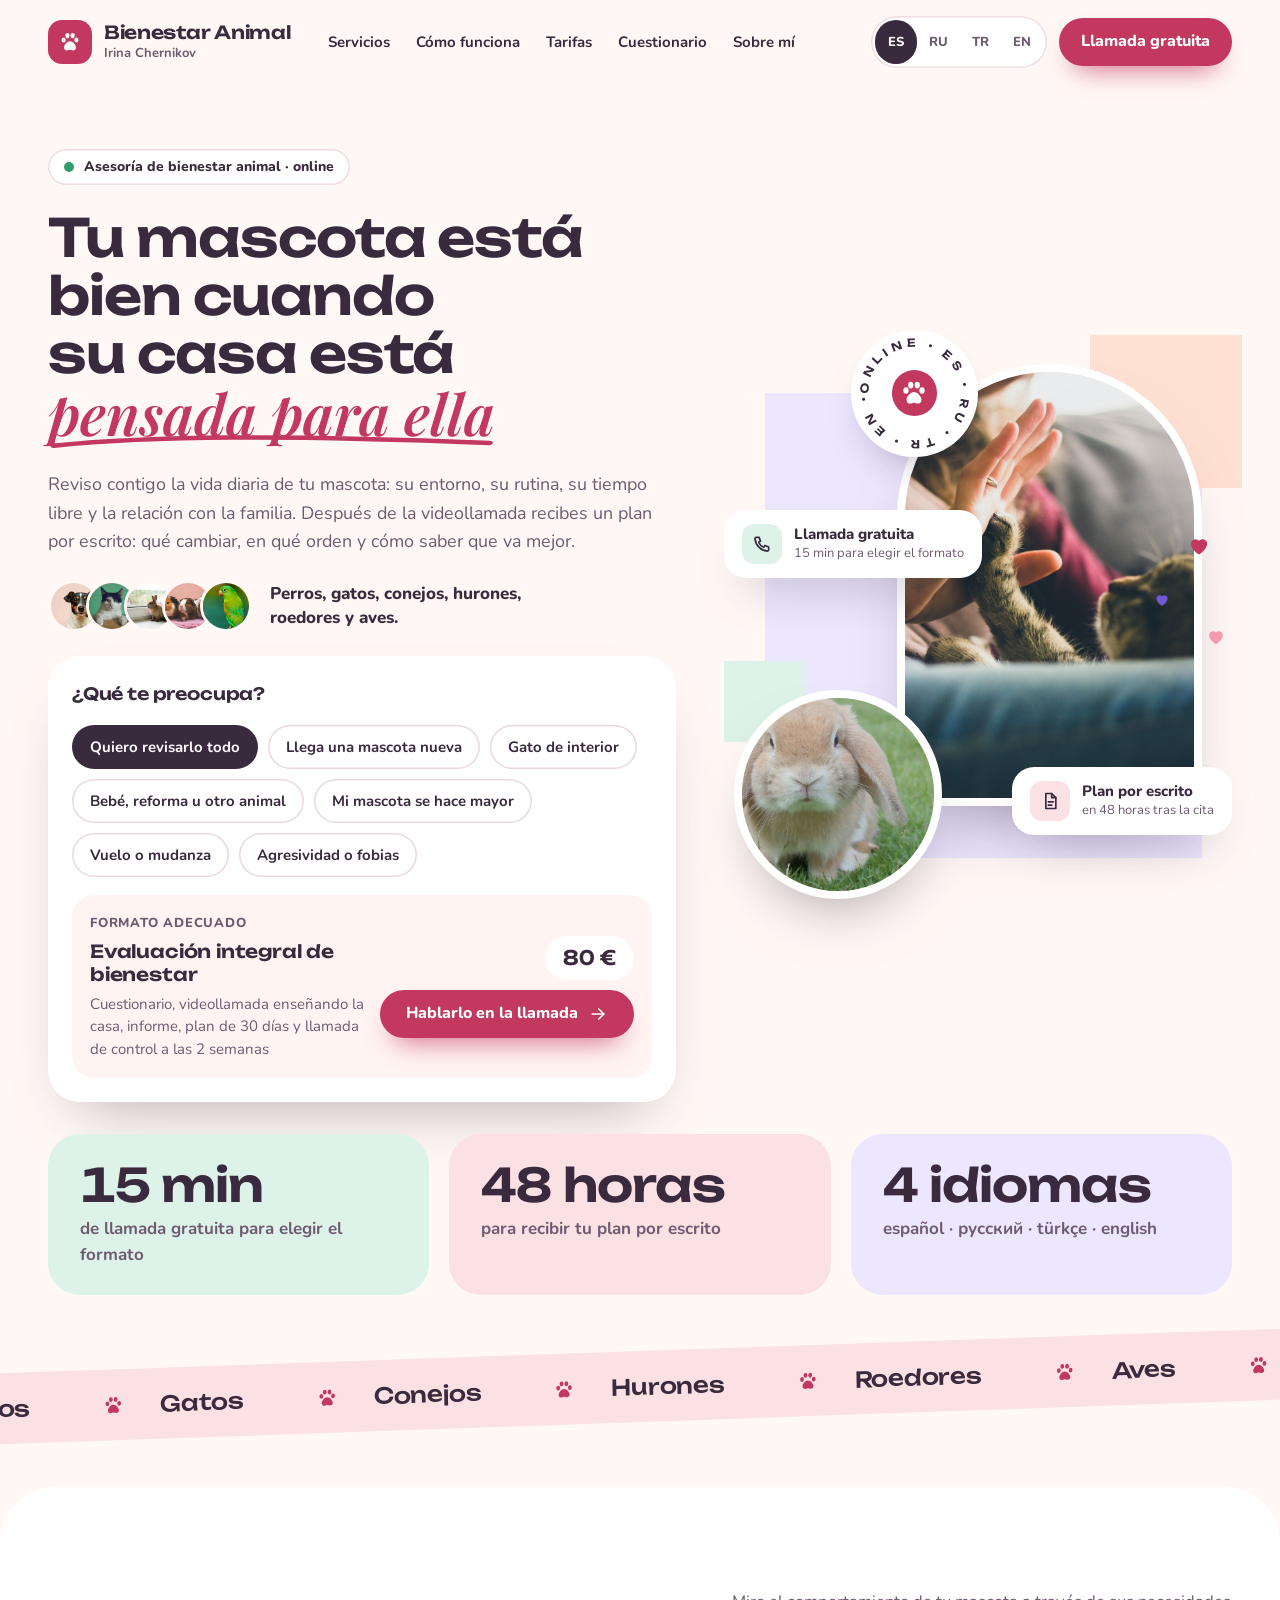
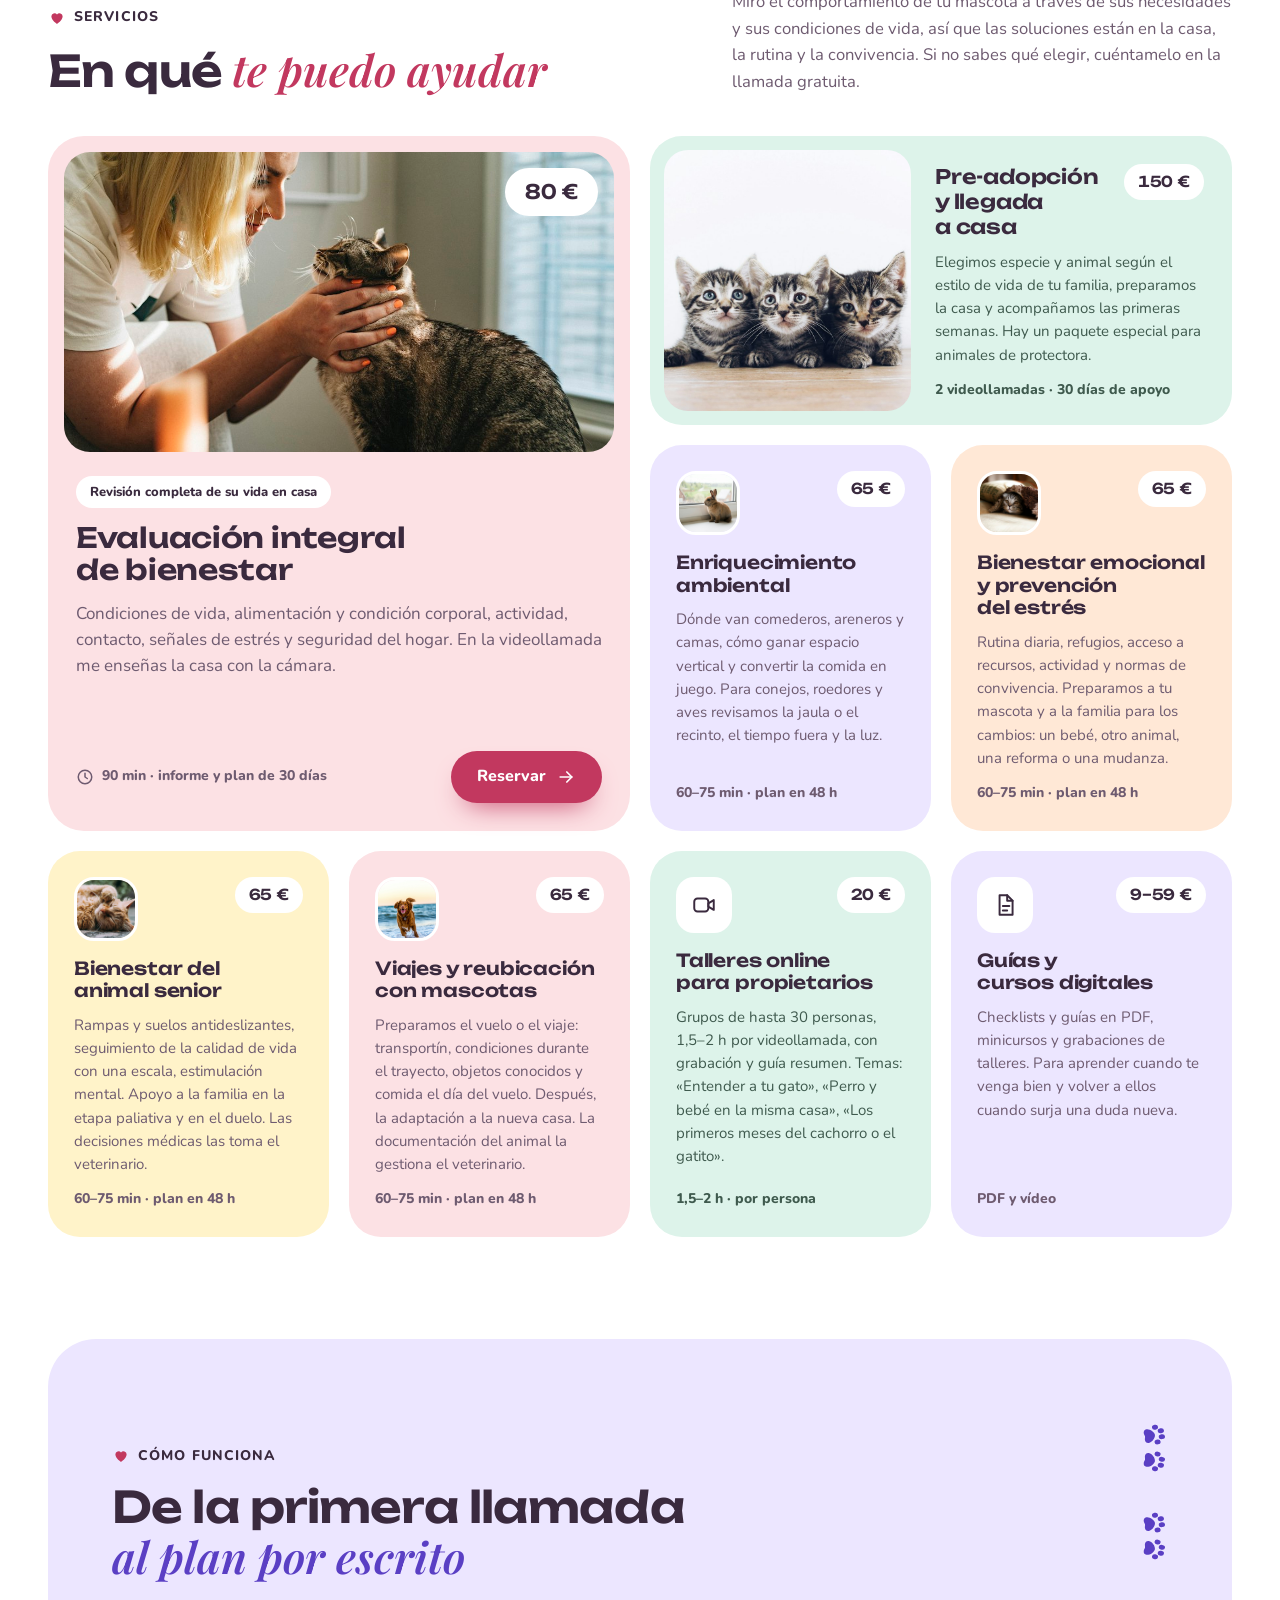
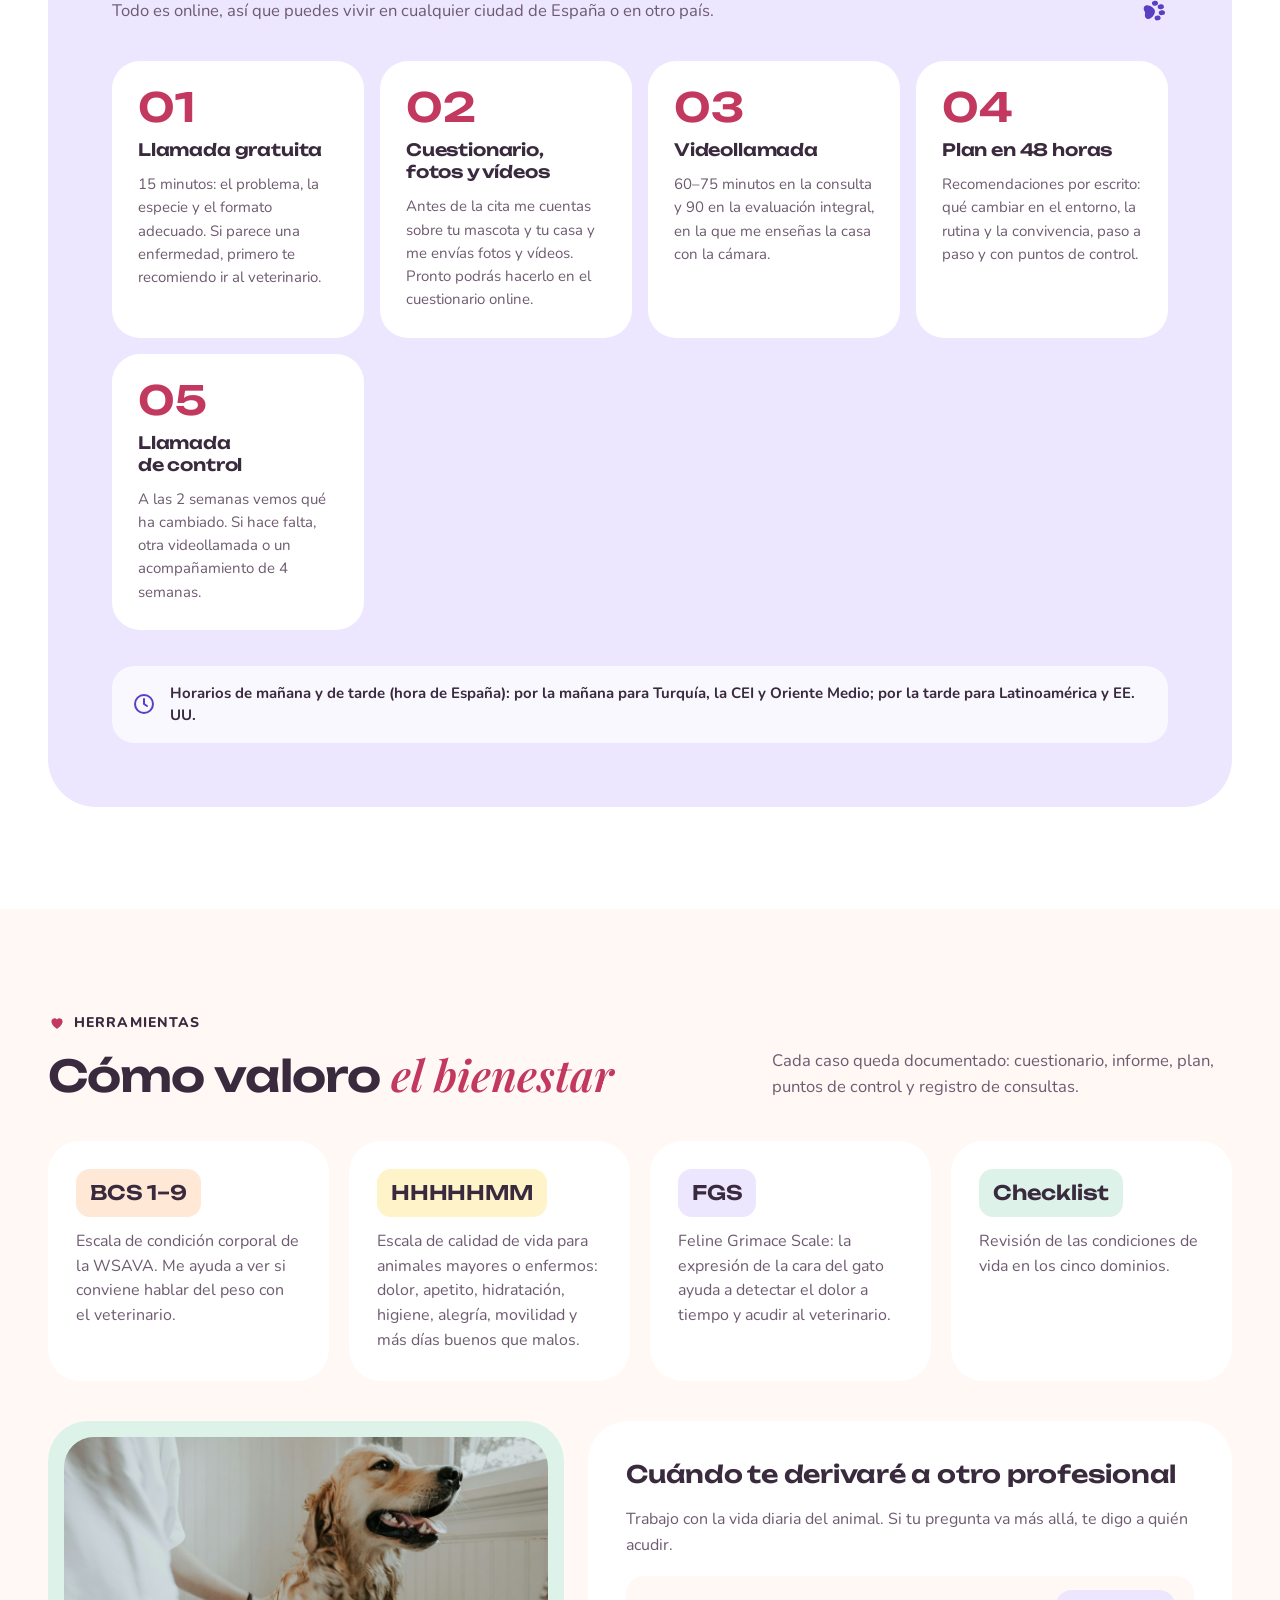
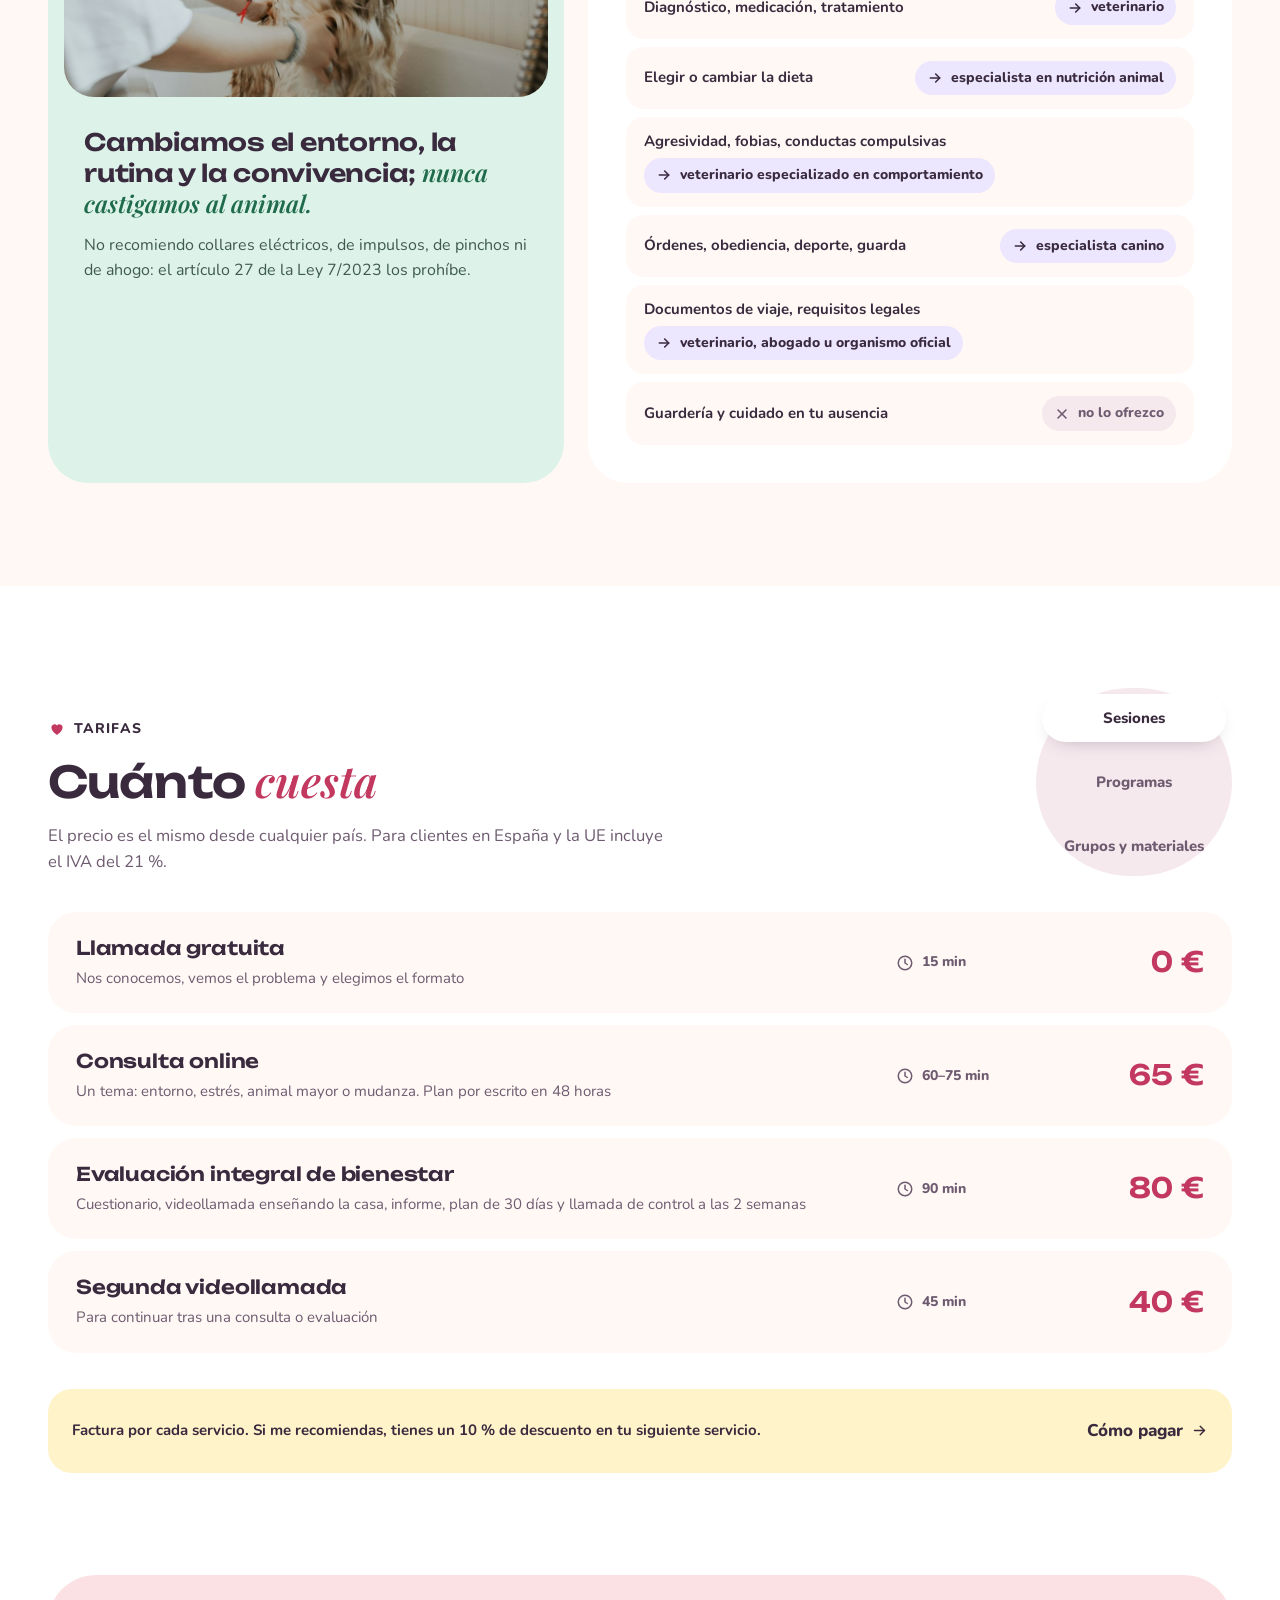
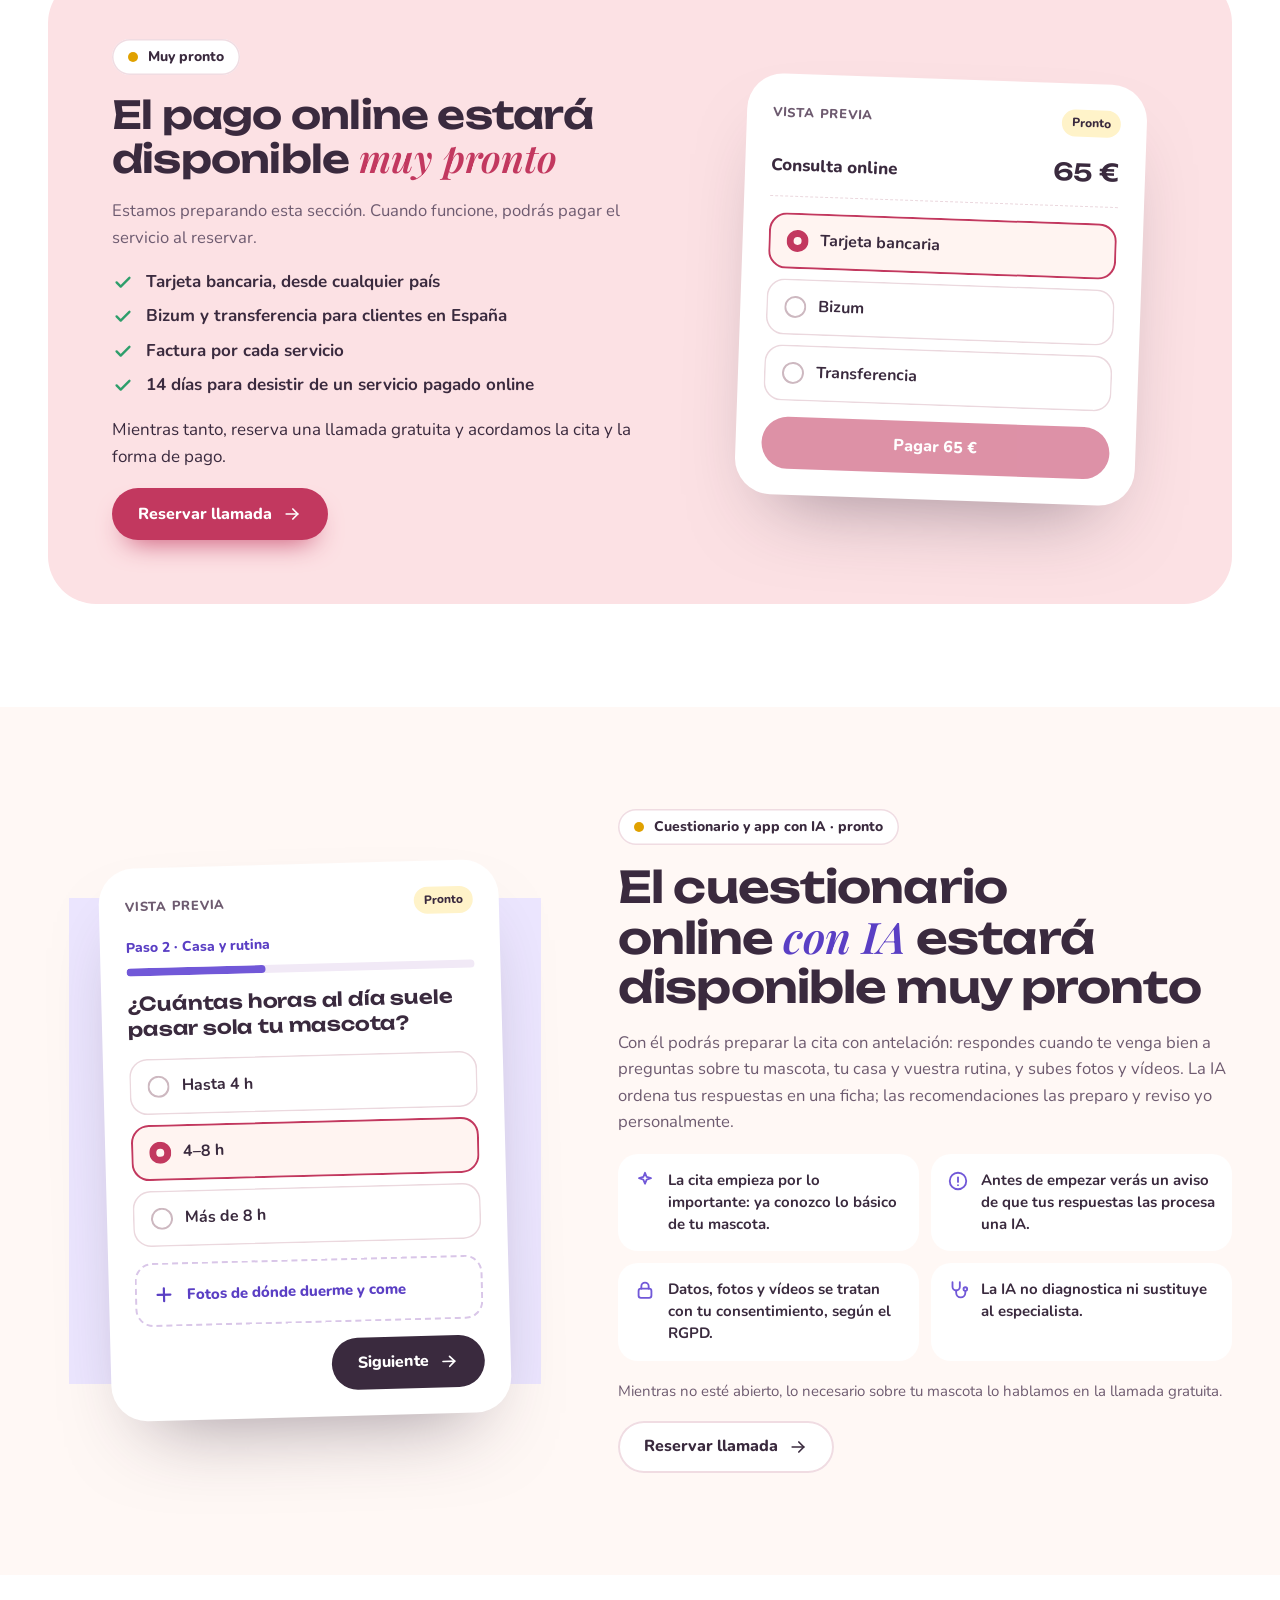
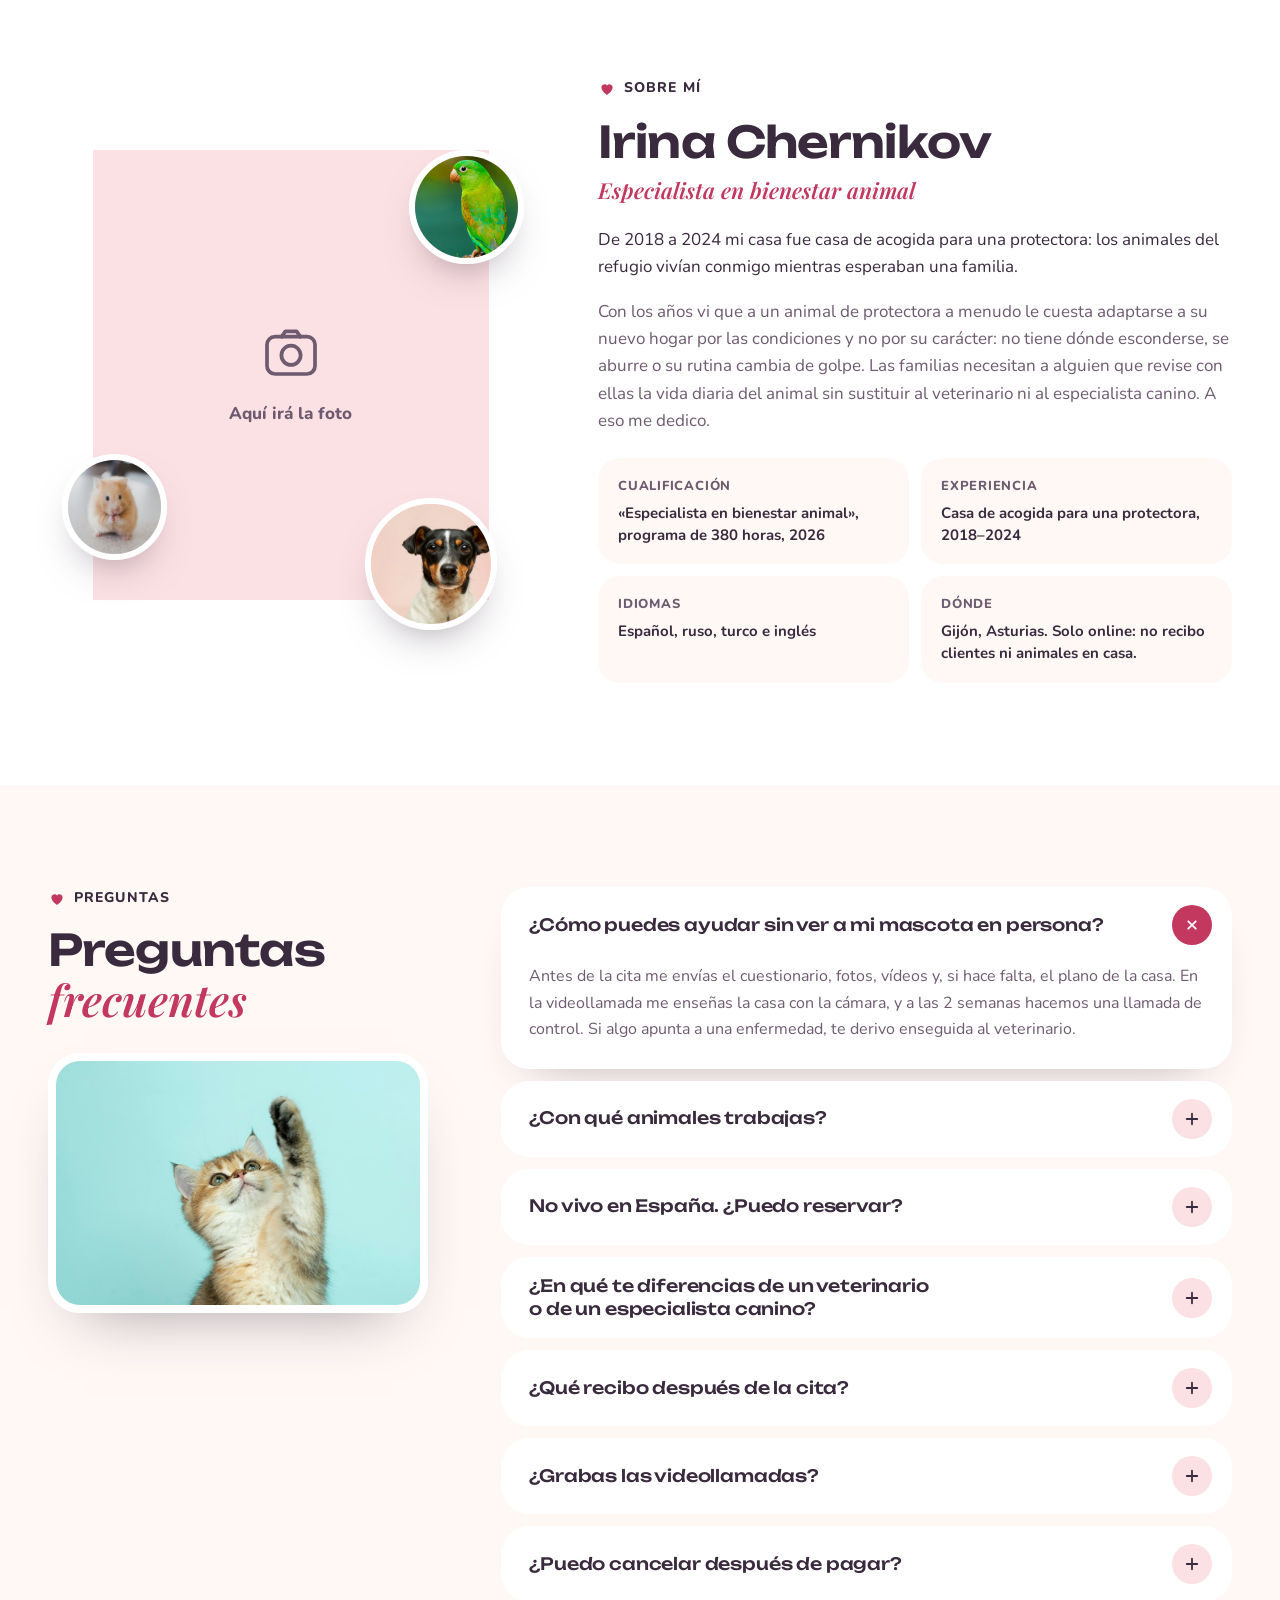
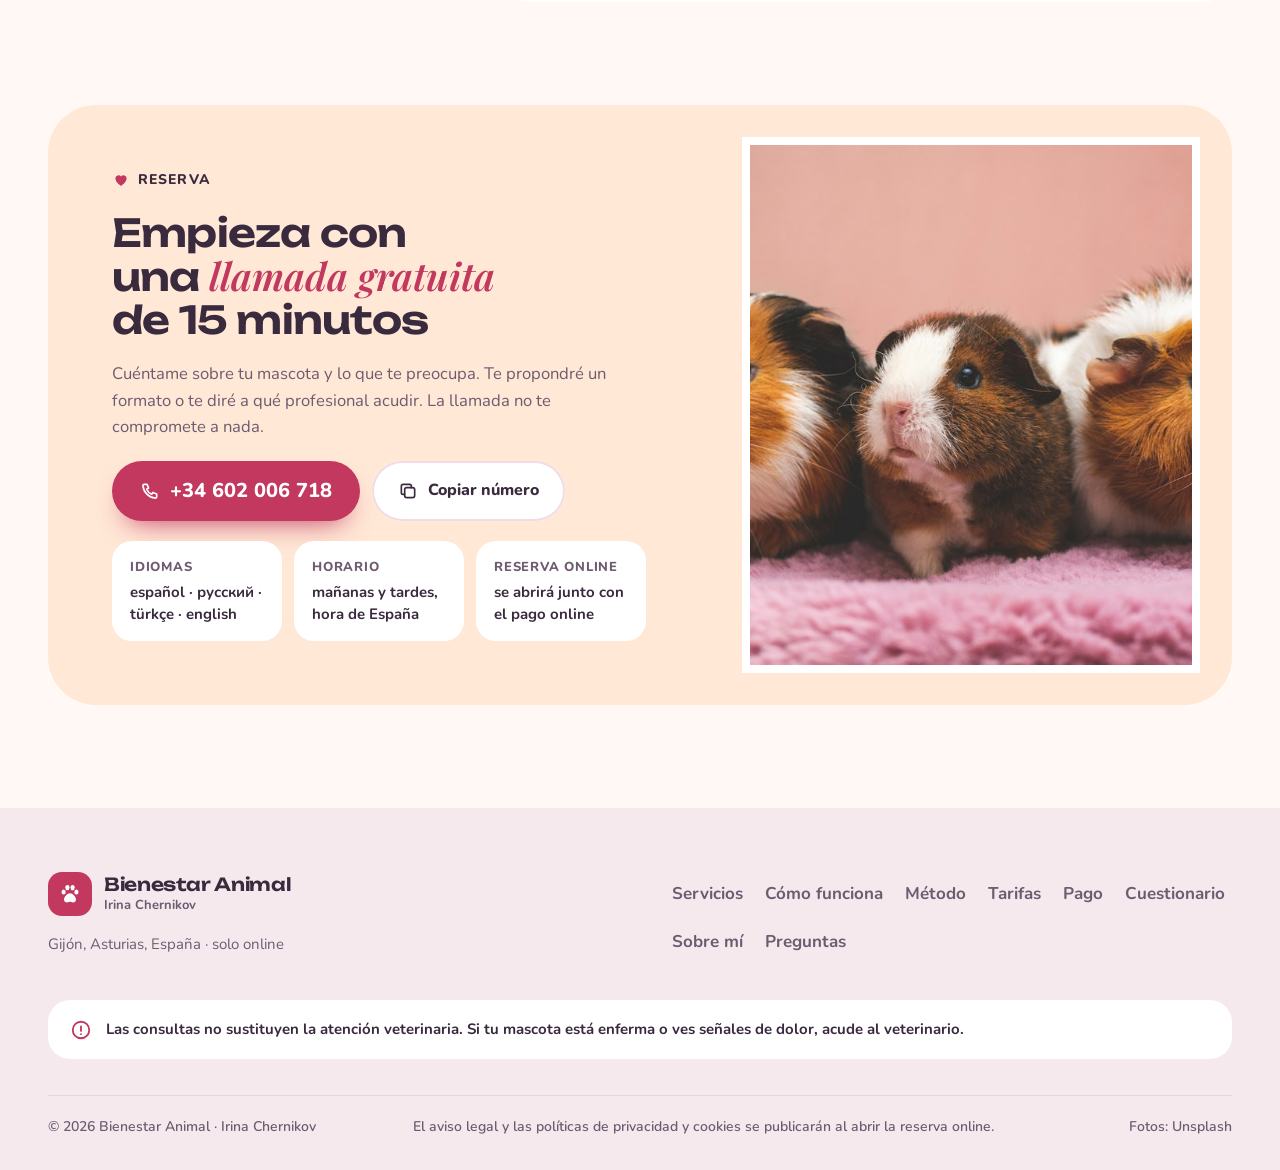
==== commit b7a0de33: "Fit the rotating badge text to its circle The ring label was longer than the circumference and overl" ====
--- a/site/index.html
+++ b/site/index.html
@@ -189,7 +189,7 @@
 .ring{width:100%;height:100%;position:relative}
 .ring::before{content:"";position:absolute;inset:0;border-radius:50%;background:var(--surface);box-shadow:0 20px 40px -20px rgba(58,42,62,.4)}
 .ring svg.spin{position:absolute;inset:0;width:100%;height:100%;animation:spin 20s linear infinite}
-.ring text{font-family:var(--f-display);font-size:10.5px;font-weight:600;letter-spacing:2.6px;fill:var(--ink)}
+.ring text{font-family:var(--f-display);font-size:10.5px;font-weight:600;letter-spacing:1.4px;fill:var(--ink)}
 .ring-paw{position:absolute;left:32%;top:32%;width:36%;height:36%;border-radius:50%;background:var(--accent);color:#fff;display:grid;place-items:center;font-size:clamp(18px,2.6vw,30px)}
 .tag{display:flex;align-items:center;gap:12px;padding:14px 18px;border-radius:22px;background:var(--surface);box-shadow:0 24px 50px -24px rgba(58,42,62,.45);white-space:nowrap}
 .tag-ico{width:40px;height:40px;border-radius:12px;display:grid;place-items:center;flex:none;font-size:20px}
@@ -586,7 +586,7 @@
         <div class="layer" style="right:6%;top:5%;width:60%;height:76%;--depth:18"><div class="float" style="width:100%;height:100%"><div class="arch pi" style="--pd:.3s"><img src="img/hand-cat.jpg" alt="Un gato toca con la pata la mano de su dueña" data-i18n-attr="alt:alt.hero" width="900" height="1350" fetchpriority="high"></div></div></div>
         <div class="layer" style="left:2%;bottom:3%;width:41%;aspect-ratio:1;--depth:30"><div class="float d2" style="width:100%;height:100%"><div class="circle pi" style="--pd:.5s"><img src="img/rabbit-lop.jpg" alt="Conejo belier sentado en la hierba" data-i18n-attr="alt:alt.rabbit" width="900" height="675"></div></div></div>
         <div class="layer" aria-hidden="true" style="left:25%;top:-1%;width:25%;aspect-ratio:1;z-index:2;--depth:40"><div class="ring pi" style="--pd:.65s">
-          <svg class="spin" viewBox="0 0 120 120"><defs><path id="ringpath" d="M60,60 m-44,0 a44,44 0 1,1 88,0 a44,44 0 1,1 -88,0"></path></defs><text><textPath href="#ringpath">ONLINE • ES • RU • TR • EN • ONLINE •</textPath></text></svg>
+          <svg class="spin" viewBox="0 0 120 120"><defs><path id="ringpath" d="M60,60 m-44,0 a44,44 0 1,1 88,0 a44,44 0 1,1 -88,0"></path></defs><text textLength="274" lengthAdjust="spacing"><textPath href="#ringpath" textLength="274" lengthAdjust="spacing">ONLINE • ES • RU • TR • EN •</textPath></text></svg>
           <span class="ring-paw"><svg class="icf"><use href="#i-paw"></use></svg></span>
         </div></div>
         <div class="layer" style="left:0;top:30%;z-index:3;--depth:46"><div class="float d3"><div class="tag pi" style="--pd:.8s"><span class="tag-ico" style="background:var(--mint)"><svg class="ic"><use href="#i-phone"></use></svg></span><span><b data-i18n="cta">Llamada gratuita</b><small data-i18n="fc1">15 min para elegir el formato</small></span></div></div></div>
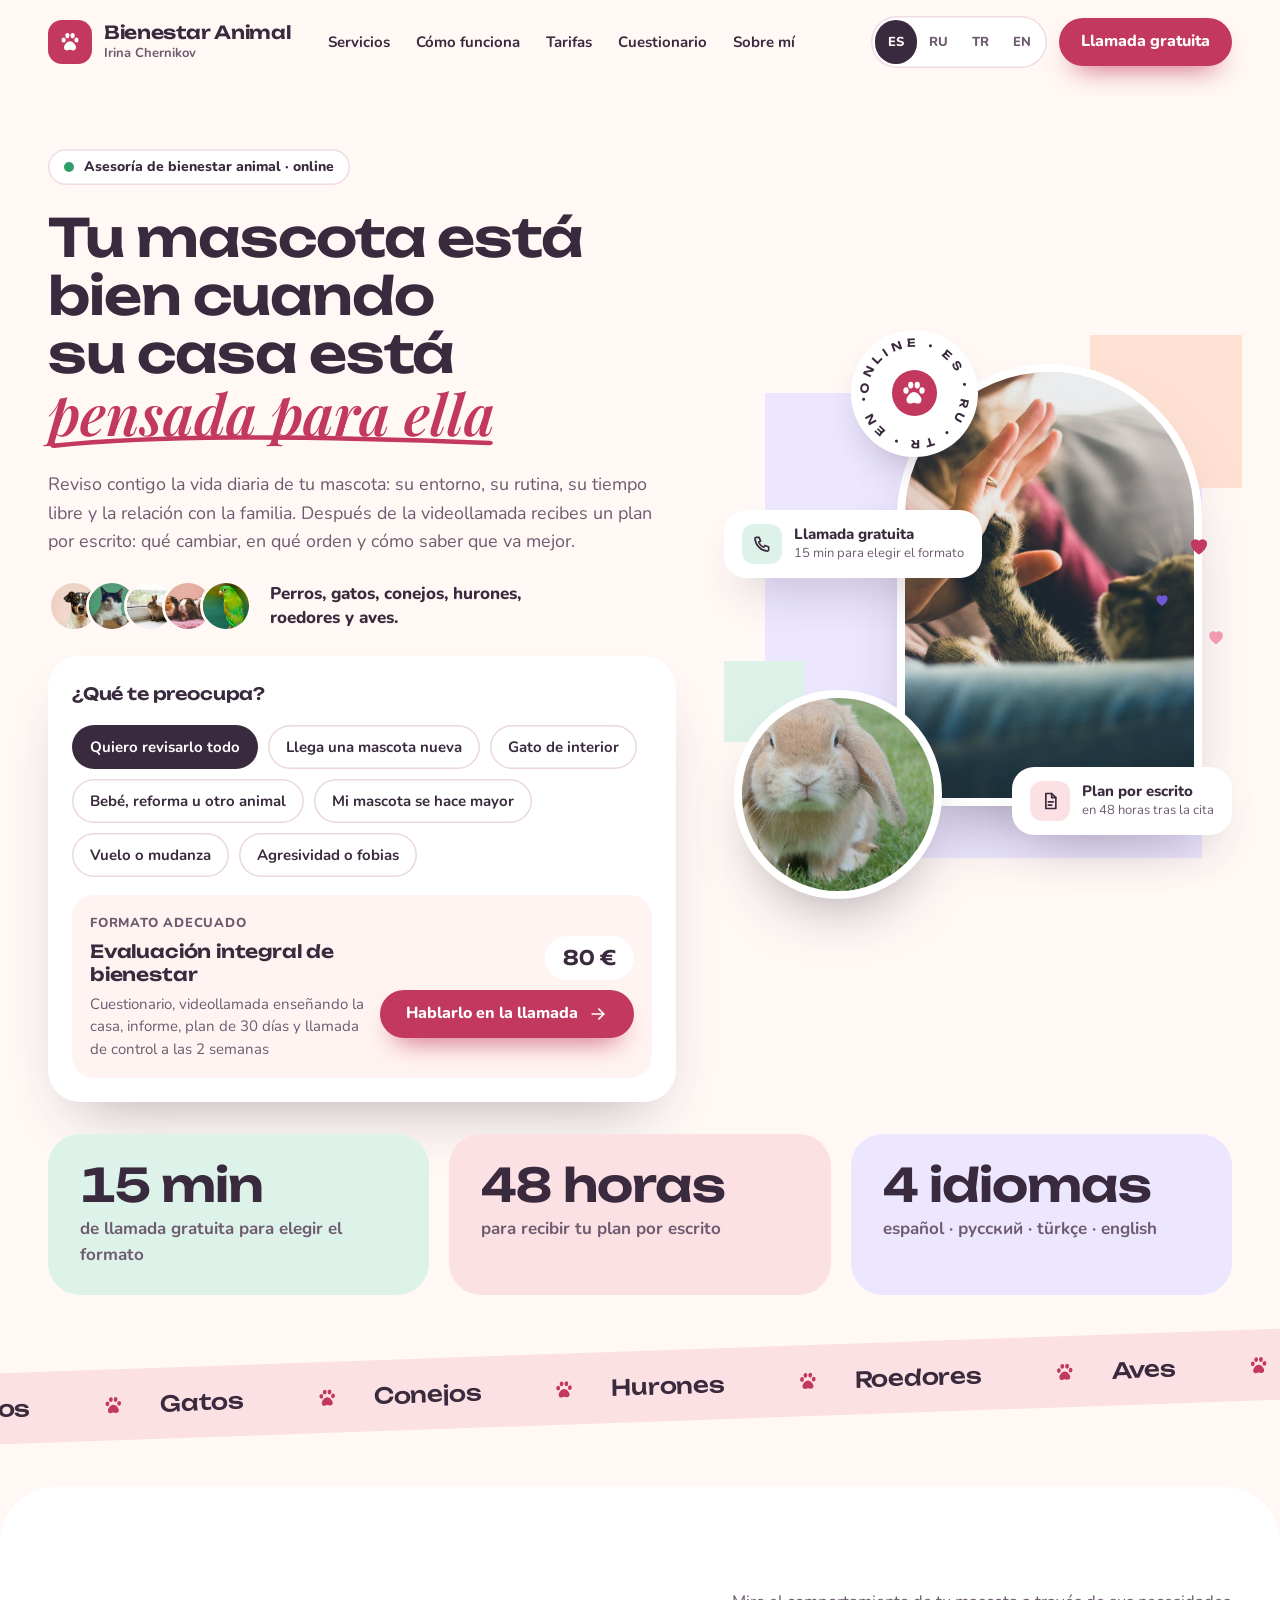
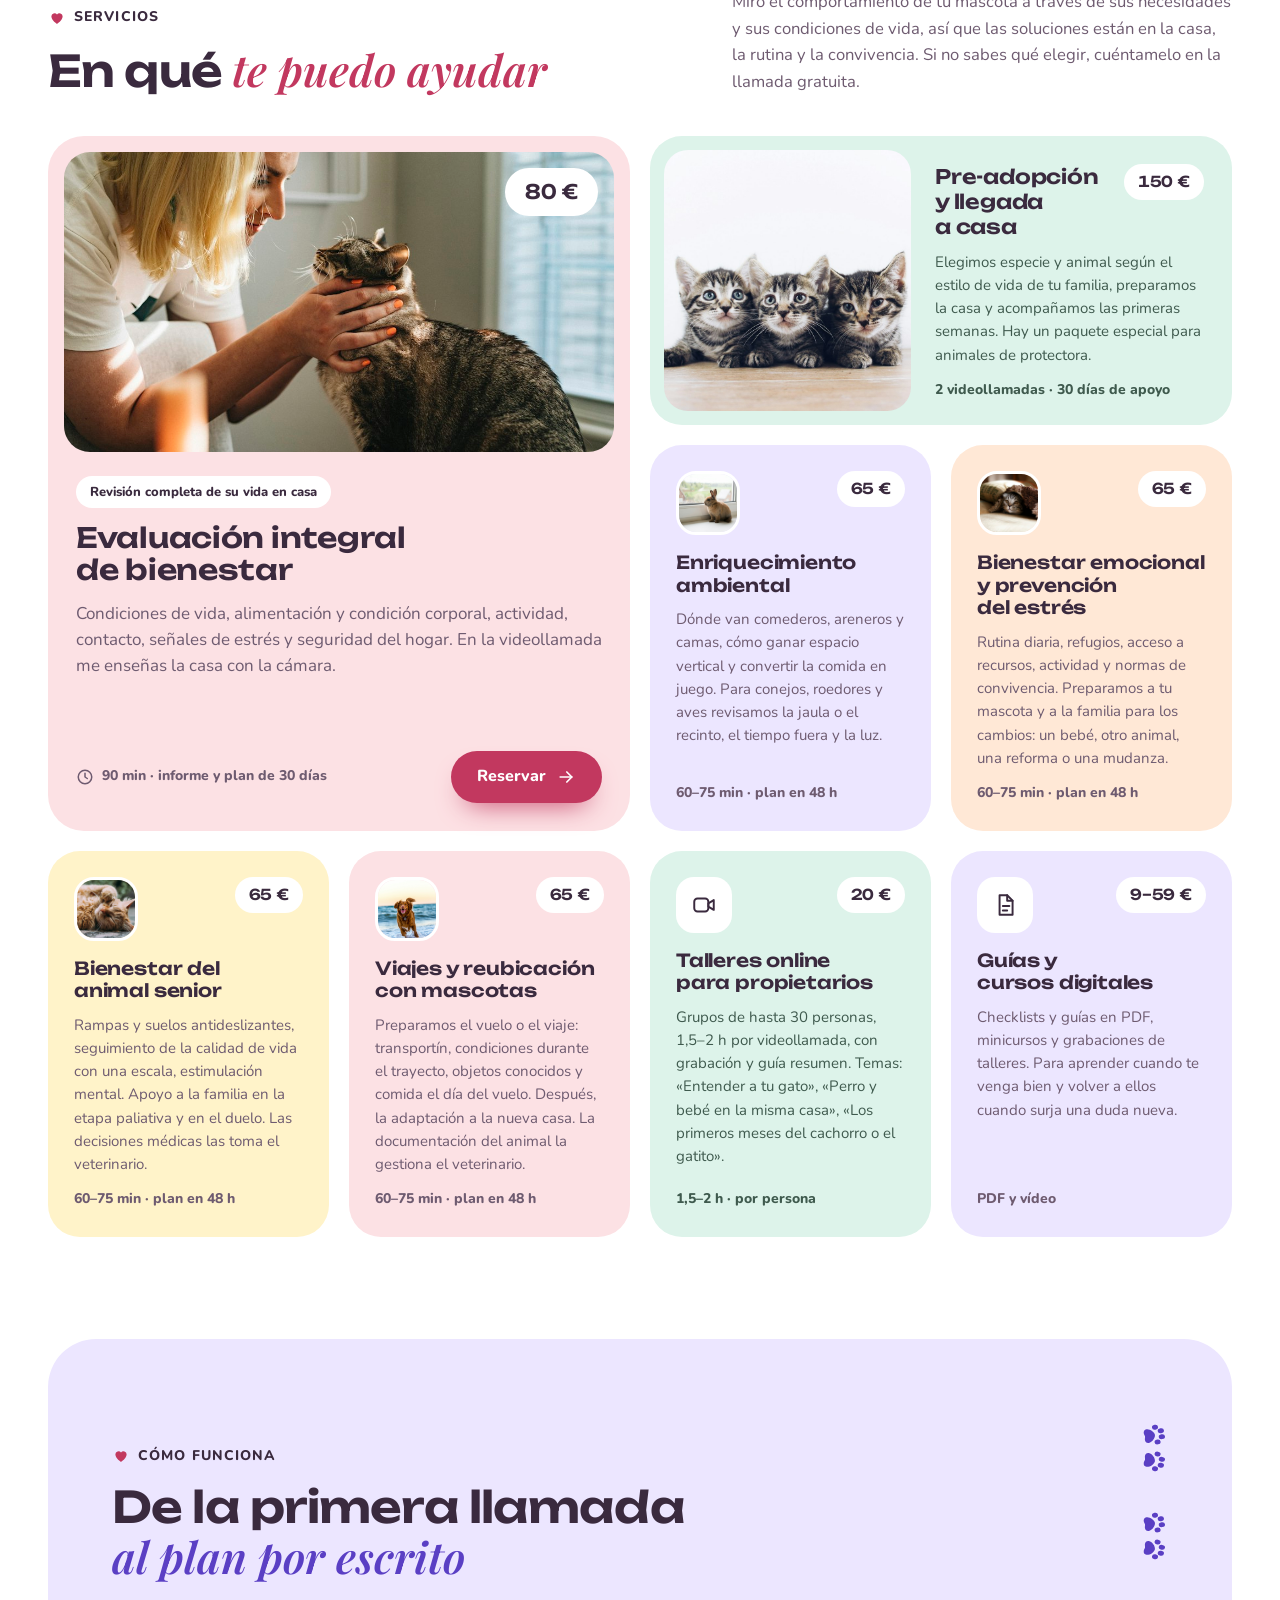
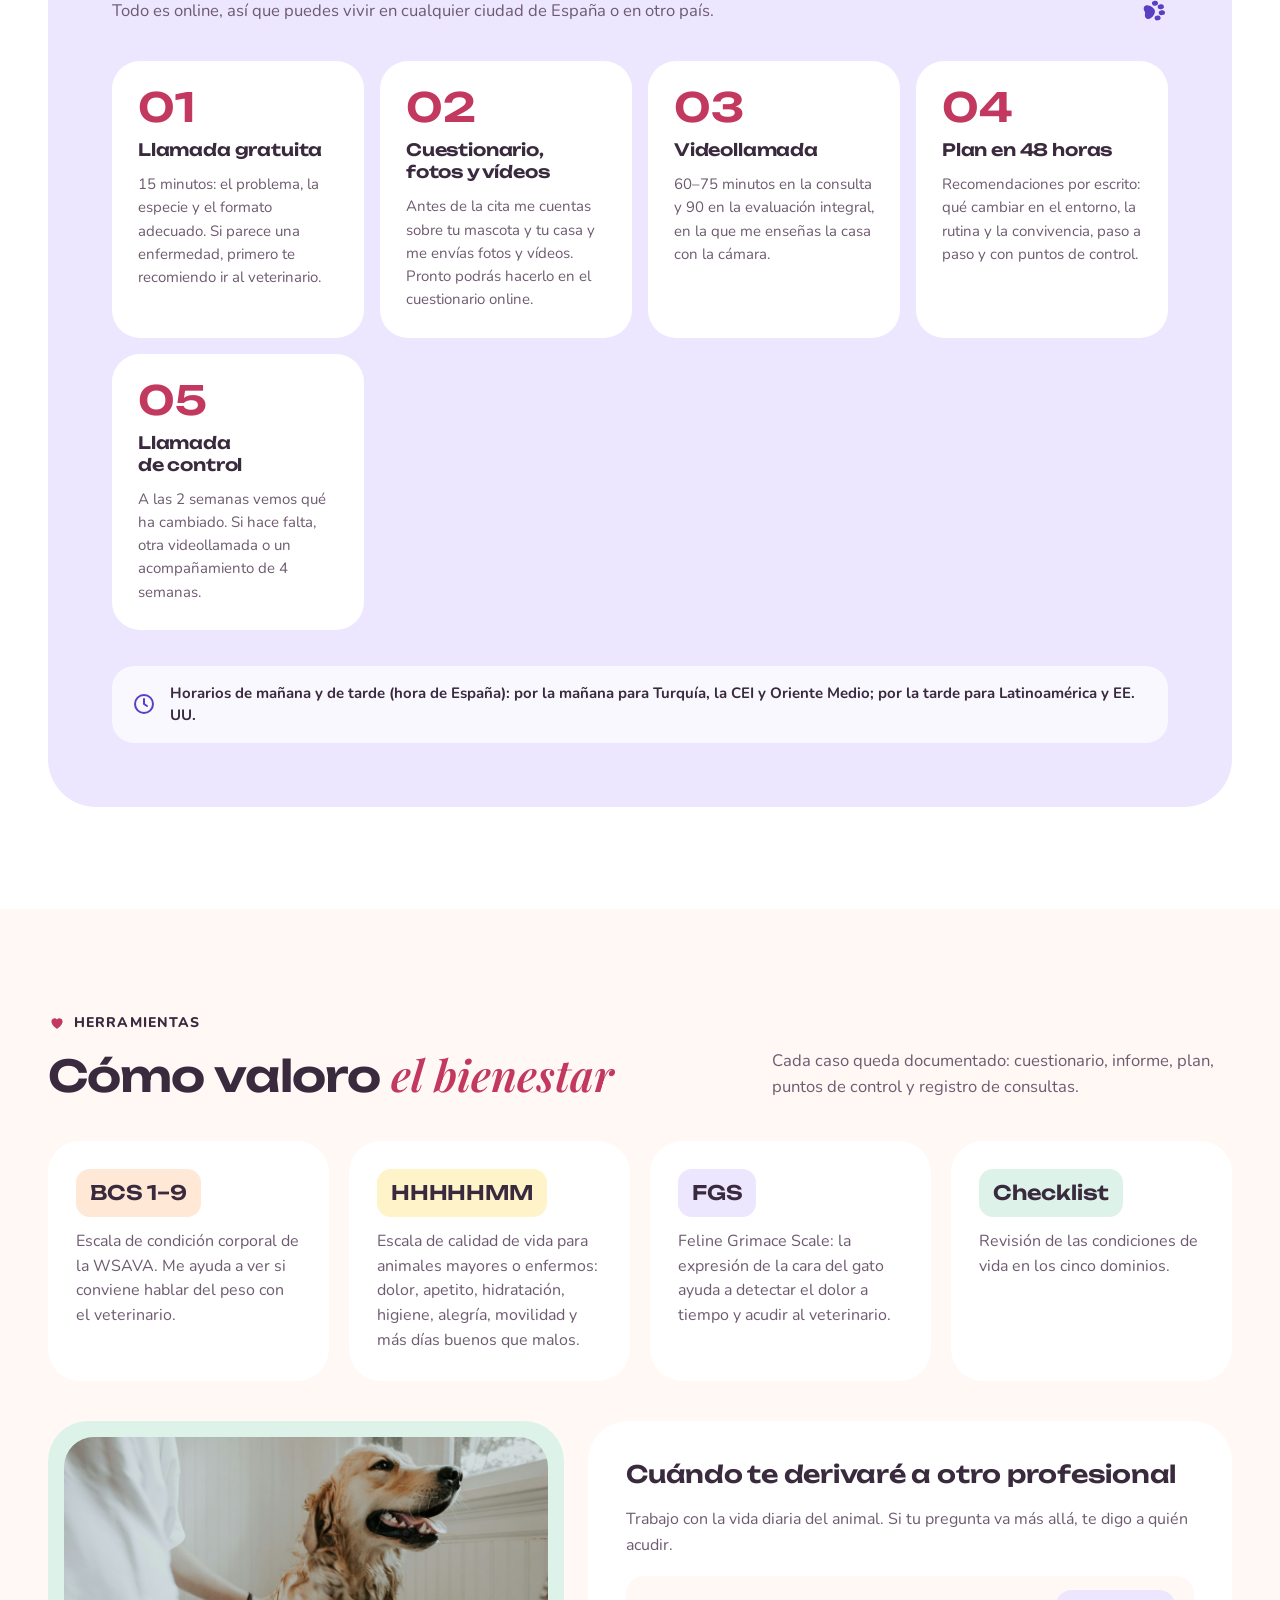
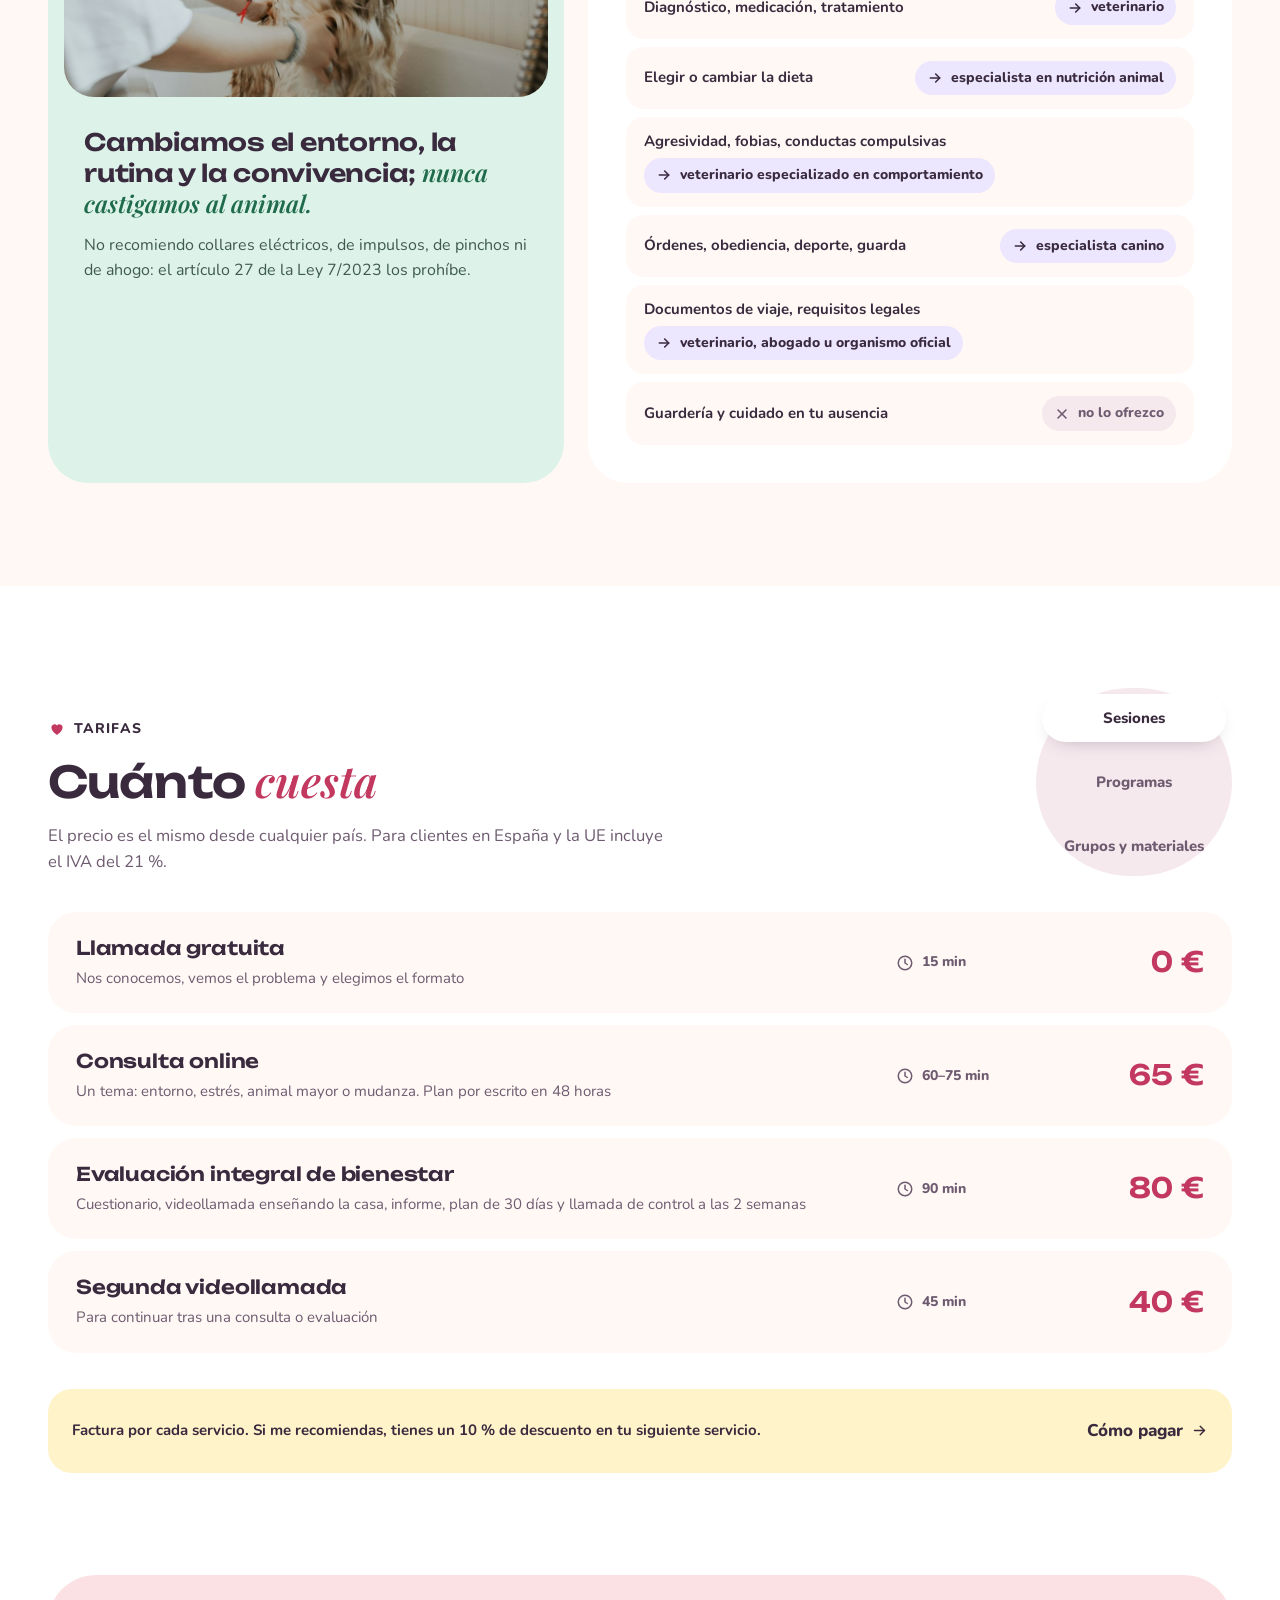
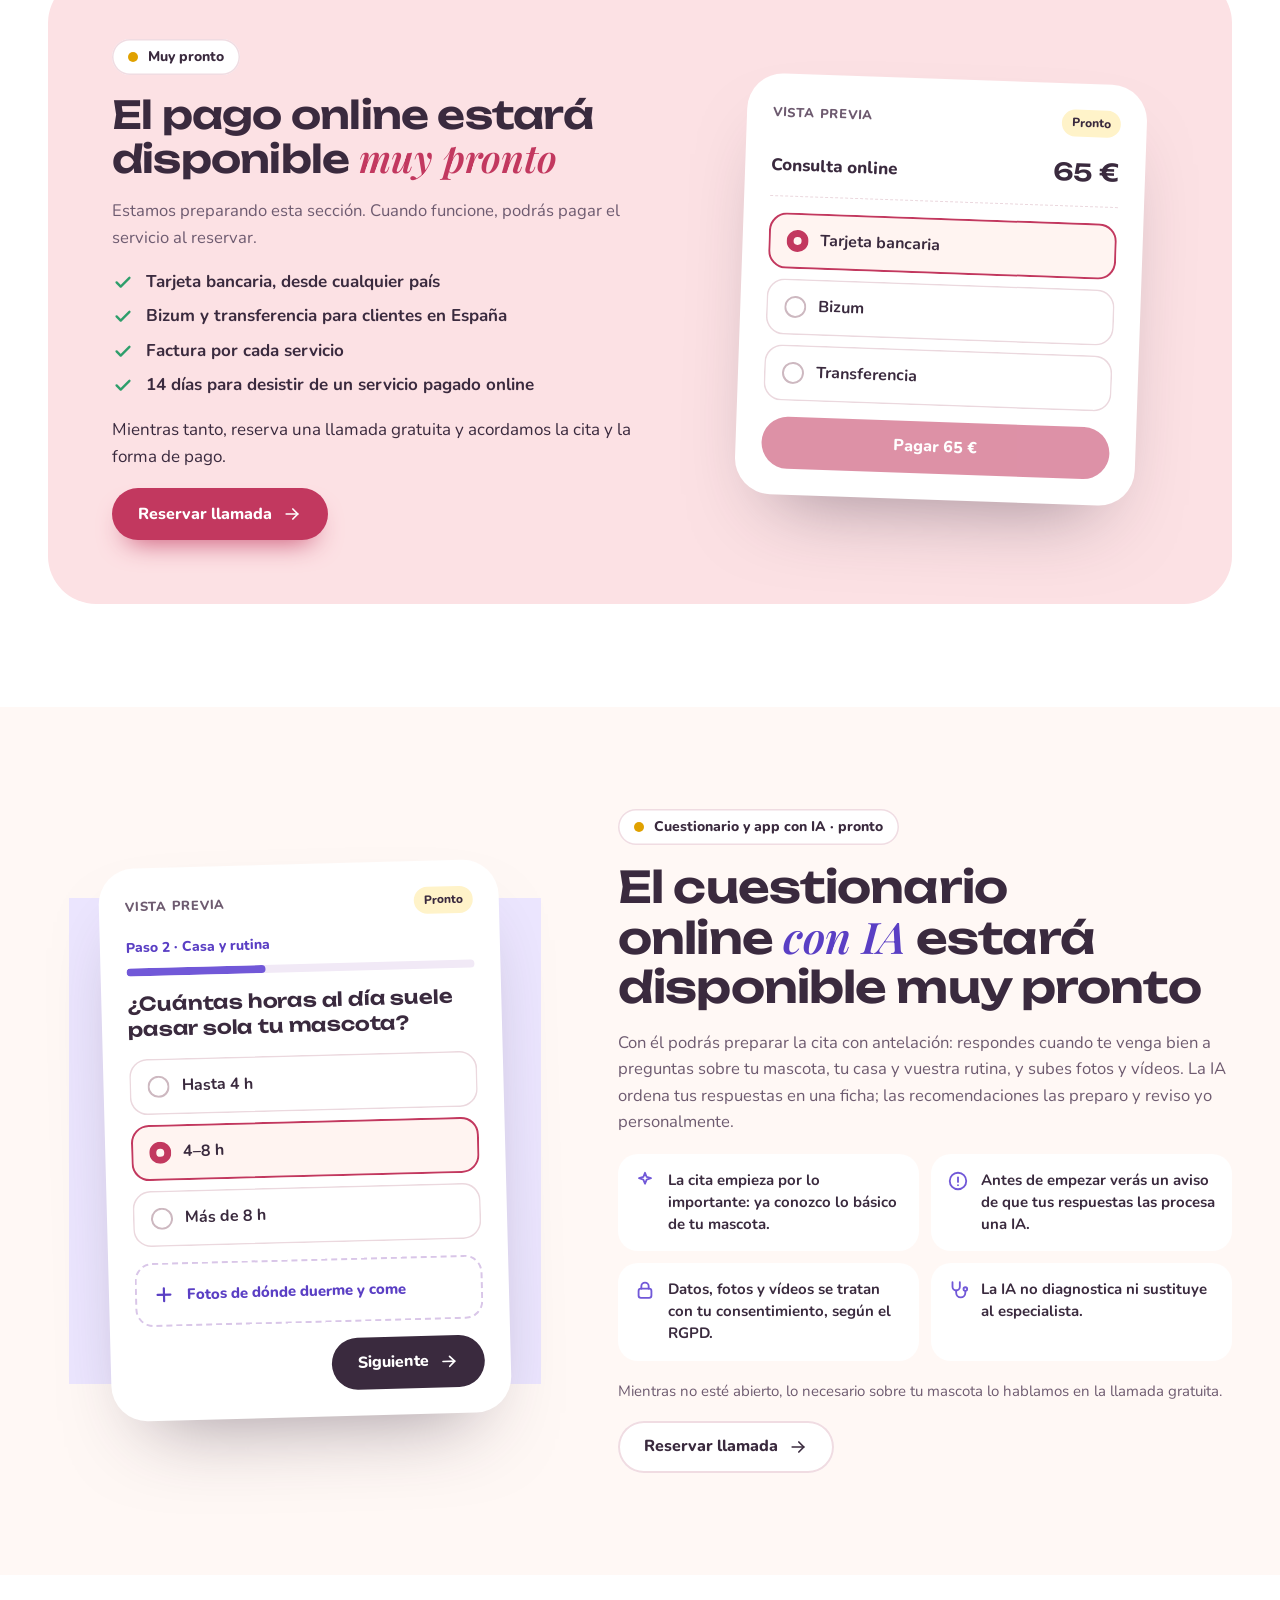
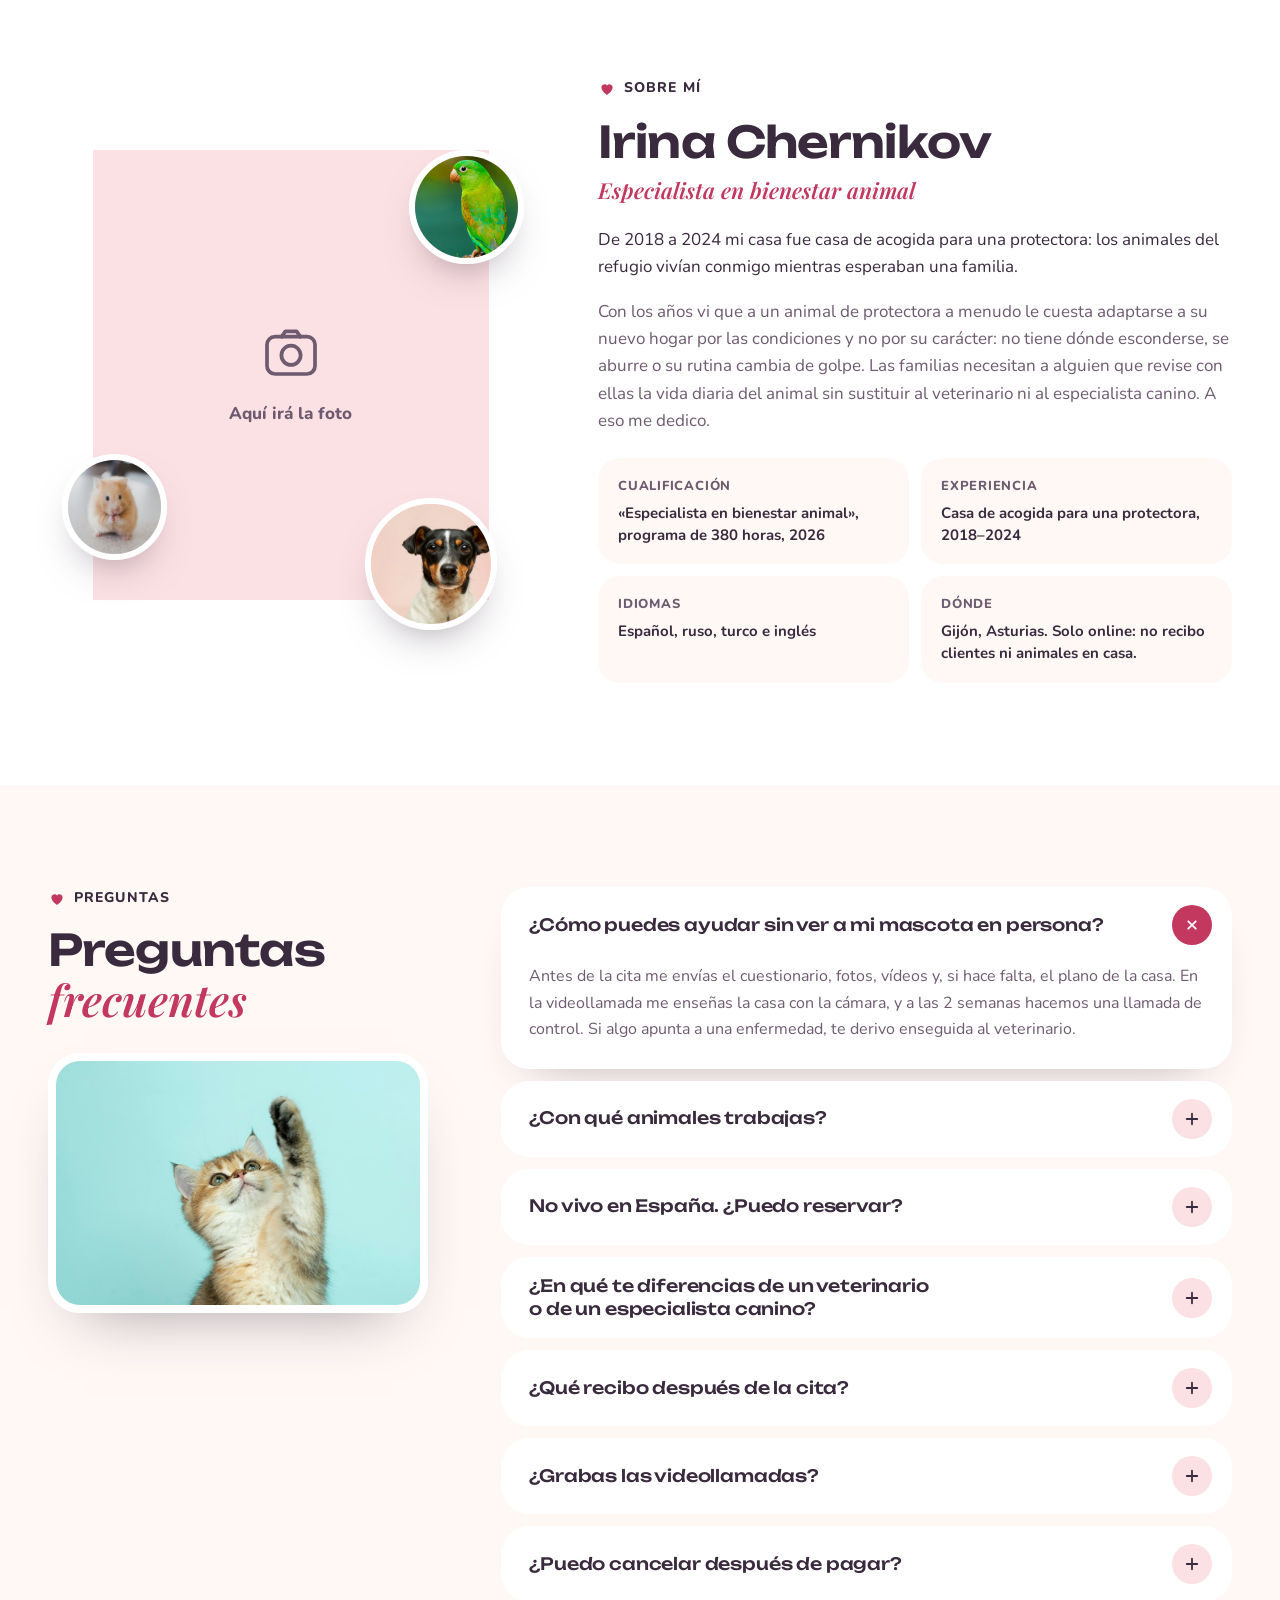
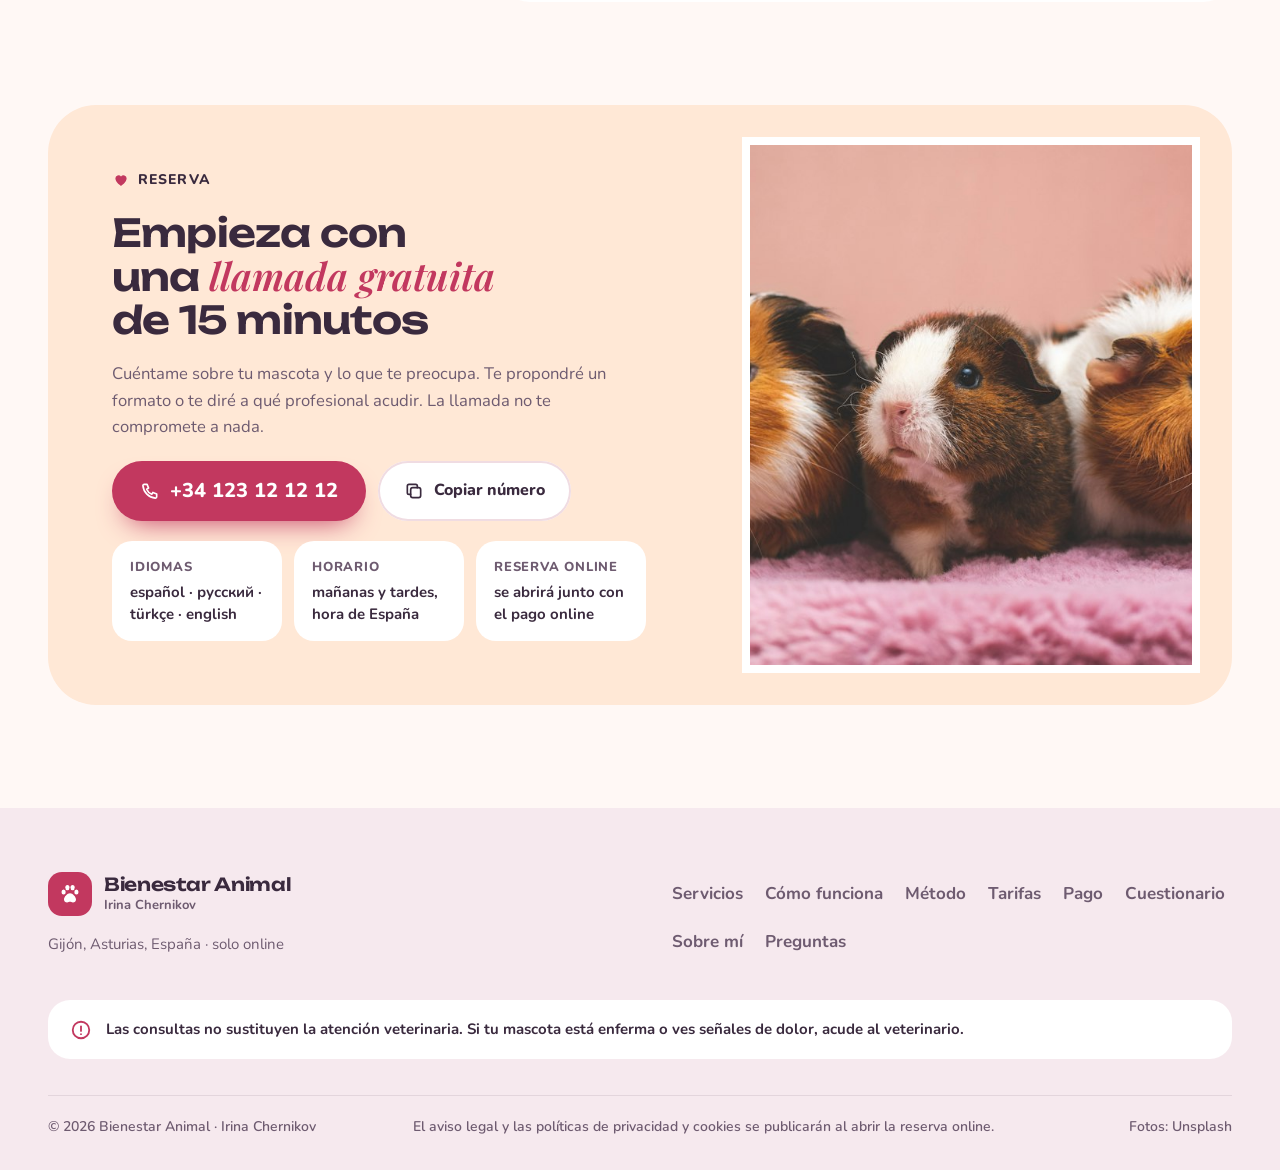
==== commit 058ae54d: "Update contact phone number to +34 123 12 12 12 Co-Authored-By: Claude Opus 5.5 <noreply@anthropic.c" ====
--- a/site/index.html
+++ b/site/index.html
@@ -29,7 +29,7 @@
   "name": "Bienestar Animal · Irina Chernikov",
   "description": "Asesoría online de bienestar para perros, gatos, conejos, hurones, roedores y aves.",
   "url": "https://peludos-en-calma.github.io/",
-  "telephone": "+34 602 006 718",
+  "telephone": "+34 123 12 12 12",
   "address": { "@type": "PostalAddress", "addressLocality": "Gijón", "addressRegion": "Asturias", "addressCountry": "ES" },
   "areaServed": "Worldwide",
   "availableLanguage": ["es", "ru", "tr", "en"],
@@ -889,7 +889,7 @@
       <h2 class="h2"><span data-i18n="bkA">Empieza con una </span><span class="mark" data-i18n="bkI">llamada gratuita</span><span data-i18n="bkB"> de 15 minutos</span></h2>
       <p class="lead" style="max-width:540px" data-i18n="bkText">Cuéntame sobre tu mascota y lo que te preocupa. Te propondré un formato o te diré a qué profesional acudir. La llamada no te compromete a nada.</p>
       <div class="phone-row">
-        <a class="btn btn-accent" href="tel:+34602006718"><svg class="ic"><use href="#i-phone"></use></svg><span id="phone-num">+34 602 006 718</span></a>
+        <a class="btn btn-accent" href="tel:+34123121212"><svg class="ic"><use href="#i-phone"></use></svg><span id="phone-num">+34 123 12 12 12</span></a>
         <button type="button" class="btn btn-soft" id="copy-phone"><svg class="ic"><use href="#i-copy"></use></svg><span id="copy-label" data-i18n="copy">Copiar número</span></button>
       </div>
       <dl>
@@ -932,7 +932,7 @@
 
 <div class="callbar" id="callbar">
   <span><b><span class="pulse-dot"></span><span data-i18n="cta">Llamada gratuita</span></b><small data-i18n="fc1">15 min para elegir el formato</small></span>
-  <a href="tel:+34602006718"><svg class="ic" aria-hidden="true"><use href="#i-phone"></use></svg><span class="sr-only"><span data-i18n="phone">Teléfono</span> +34 602 006 718</span></a>
+  <a href="tel:+34123121212"><svg class="ic" aria-hidden="true"><use href="#i-phone"></use></svg><span class="sr-only"><span data-i18n="phone">Teléfono</span> +34 123 12 12 12</span></a>
 </div>
 
 <script id="i18n-data" type="application/json">{"es":{"home":"Bienestar Animal — inicio","mainNav":"Menú principal","langLabel":"Idioma","menu":"Abrir menú","sections":"Secciones","nav":{"services":"Servicios","how":"Cómo funciona","prices":"Tarifas","payment":"Pago","quiz":"Cuestionario","about":"Sobre mí","approach":"Método","faq":"Preguntas"},"cta":"Llamada gratuita","eyebrow":"Asesoría de bienestar animal · online","h1a":"Tu mascota está bien cuando su casa está ","h1i":"pensada para ella","h1b":"","lead":"Reviso contigo la vida diaria de tu mascota: su entorno, su rutina, su tiempo libre y la relación con la familia. Después de la videollamada recibes un plan por escrito: qué cambiar, en qué orden y cómo saber que va mejor.","species":"Perros, gatos, conejos, hurones, roedores y aves.","sp":["Perros","Gatos","Conejos","Hurones","Roedores","Aves"],"ask":"¿Qué te preocupa?","askGroup":"Elige tu situación","fitLabel":"Formato adecuado","discuss":"Hablarlo en la llamada","fc1":"15 min para elegir el formato","fc2t":"Plan por escrito","fc2":"en 48 horas tras la cita","statsLabel":"El formato en breve","ribbonLabel":"Especies","st1n":"15 min","st1t":"de llamada gratuita para elegir el formato","st2n":"48 horas","st2t":"para recibir tu plan por escrito","st3n":"4 idiomas","svA":"En qué ","svI":"te puedo ayudar","svB":"","svLead":"Miro el comportamiento de tu mascota a través de sus necesidades y sus condiciones de vida, así que las soluciones están en la casa, la rutina y la convivencia. Si no sabes qué elegir, cuéntamelo en la llamada gratuita.","book":"Reservar","m65":"60–75 min · plan en 48 h","s1tag":"Revisión completa de su vida en casa","s1t":"Evaluación integral de bienestar","s1d":"Condiciones de vida, alimentación y condición corporal, actividad, contacto, señales de estrés y seguridad del hogar. En la videollamada me enseñas la casa con la cámara.","s1m":"90 min · informe y plan de 30 días","s2t":"Pre-adopción y llegada a casa","s2d":"Elegimos especie y animal según el estilo de vida de tu familia, preparamos la casa y acompañamos las primeras semanas. Hay un paquete especial para animales de protectora.","s2m":"2 videollamadas · 30 días de apoyo","s3t":"Enriquecimiento ambiental","s3d":"Dónde van comederos, areneros y camas, cómo ganar espacio vertical y convertir la comida en juego. Para conejos, roedores y aves revisamos la jaula o el recinto, el tiempo fuera y la luz.","s4t":"Bienestar emocional y prevención del estrés","s4d":"Rutina diaria, refugios, acceso a recursos, actividad y normas de convivencia. Preparamos a tu mascota y a la familia para los cambios: un bebé, otro animal, una reforma o una mudanza.","s5t":"Bienestar del animal senior","s5d":"Rampas y suelos antideslizantes, seguimiento de la calidad de vida con una escala, estimulación mental. Apoyo a la familia en la etapa paliativa y en el duelo. Las decisiones médicas las toma el veterinario.","s6t":"Viajes y reubicación con mascotas","s6d":"Preparamos el vuelo o el viaje: transportín, condiciones durante el trayecto, objetos conocidos y comida el día del vuelo. Después, la adaptación a la nueva casa. La documentación del animal la gestiona el veterinario.","s7t":"Talleres online para propietarios","s7d":"Grupos de hasta 30 personas, 1,5–2 h por videollamada, con grabación y guía resumen. Temas: «Entender a tu gato», «Perro y bebé en la misma casa», «Los primeros meses del cachorro o el gatito».","s7m":"1,5–2 h · por persona","s8t":"Guías y cursos digitales","s8d":"Checklists y guías en PDF, minicursos y grabaciones de talleres. Para aprender cuando te venga bien y volver a ellos cuando surja una duda nueva.","s8m":"PDF y vídeo","howK":"Cómo funciona","howA":"De la primera llamada ","howI":"al plan por escrito","howB":"","howLead":"Todo es online, así que puedes vivir en cualquier ciudad de España o en otro país.","steps":[{"t":"Llamada gratuita","d":"15 minutos: el problema, la especie y el formato adecuado. Si parece una enfermedad, primero te recomiendo ir al veterinario."},{"t":"Cuestionario, fotos y vídeos","d":"Antes de la cita me cuentas sobre tu mascota y tu casa y me envías fotos y vídeos. Pronto podrás hacerlo en el cuestionario online."},{"t":"Videollamada","d":"60–75 minutos en la consulta y 90 en la evaluación integral, en la que me enseñas la casa con la cámara."},{"t":"Plan en 48 horas","d":"Recomendaciones por escrito: qué cambiar en el entorno, la rutina y la convivencia, paso a paso y con puntos de control."},{"t":"Llamada de control","d":"A las 2 semanas vemos qué ha cambiado. Si hace falta, otra videollamada o un acompañamiento de 4 semanas."}],"slots":"Horarios de mañana y de tarde (hora de España): por la mañana para Turquía, la CEI y Oriente Medio; por la tarde para Latinoamérica y EE. UU.","toolsK":"Herramientas","apA":"Cómo valoro ","apI":"el bienestar","apB":"","apLead":"Cada caso queda documentado: cuestionario, informe, plan, puntos de control y registro de consultas.","tools":[{"k":"BCS 1–9","d":"Escala de condición corporal de la WSAVA. Me ayuda a ver si conviene hablar del peso con el veterinario."},{"k":"HHHHHMM","d":"Escala de calidad de vida para animales mayores o enfermos: dolor, apetito, hidratación, higiene, alegría, movilidad y más días buenos que malos."},{"k":"FGS","d":"Feline Grimace Scale: la expresión de la cara del gato ayuda a detectar el dolor a tiempo y acudir al veterinario."},{"k":"Checklist","d":"Revisión de las condiciones de vida en los cinco dominios."}],"prA":"Cambiamos el entorno, la rutina y la convivencia; ","prI":"nunca castigamos al animal.","prText":"No recomiendo collares eléctricos, de impulsos, de pinchos ni de ahogo: el artículo 27 de la Ley 7/2023 los prohíbe.","refT":"Cuándo te derivaré a otro profesional","refLead":"Trabajo con la vida diaria del animal. Si tu pregunta va más allá, te digo a quién acudir.","refs":[{"what":"Diagnóstico, medicación, tratamiento","who":"veterinario"},{"what":"Elegir o cambiar la dieta","who":"especialista en nutrición animal"},{"what":"Agresividad, fobias, conductas compulsivas","who":"veterinario especializado en comportamiento"},{"what":"Órdenes, obediencia, deporte, guarda","who":"especialista canino"},{"what":"Documentos de viaje, requisitos legales","who":"veterinario, abogado u organismo oficial"},{"what":"Guardería y cuidado en tu ausencia","who":"no lo ofrezco","no":true}],"pcA":"Cuánto ","pcI":"cuesta","pcB":"","pcTabs":"Tipo de tarifa","pcLead":"El precio es el mismo desde cualquier país. Para clientes en España y la UE incluye el IVA del 21 %.","prices":{"sessions":{"label":"Sesiones","rows":[{"name":"Llamada gratuita","desc":"Nos conocemos, vemos el problema y elegimos el formato","time":"15 min","price":"0 €"},{"name":"Consulta online","desc":"Un tema: entorno, estrés, animal mayor o mudanza. Plan por escrito en 48 horas","time":"60–75 min","price":"65 €"},{"name":"Evaluación integral de bienestar","desc":"Cuestionario, videollamada enseñando la casa, informe, plan de 30 días y llamada de control a las 2 semanas","time":"90 min","price":"80 €"},{"name":"Segunda videollamada","desc":"Para continuar tras una consulta o evaluación","time":"45 min","price":"40 €"}]},"programs":{"label":"Programas","rows":[{"name":"Acompañamiento online","desc":"Dos videollamadas, apoyo por mensajería y ajuste del plan cada semana","time":"4 semanas","price":"150 €"},{"name":"Paquete «Nueva mascota»","desc":"Elección del animal, preparación de la casa, 2 videollamadas y apoyo por mensajería","time":"30 días","price":"150 €"}]},"groups":{"label":"Grupos y materiales","rows":[{"name":"Taller para propietarios","desc":"Grupo de hasta 30 personas, grabación y guía resumen","time":"1,5–2 h · por persona","price":"20 €"},{"name":"Guías, checklists y minicursos","desc":"PDF, vídeo y grabaciones de talleres","time":"—","price":"9–59 €"}]}},"pcNotes":"Factura por cada servicio. Si me recomiendas, tienes un 10 % de descuento en tu siguiente servicio.","howPay":"Cómo pagar","comingSoon":"Muy pronto","payA":"El pago online estará disponible ","payI":"muy pronto","payB":"","payText":"Estamos preparando esta sección. Cuando funcione, podrás pagar el servicio al reservar.","payList":["Tarjeta bancaria, desde cualquier país","Bizum y transferencia para clientes en España","Factura por cada servicio","14 días para desistir de un servicio pagado online"],"payMean":"Mientras tanto, reserva una llamada gratuita y acordamos la cita y la forma de pago.","bookCall":"Reservar llamada","preview":"Vista previa","soon":"Pronto","consult":"Consulta online","payMethod":"Forma de pago","pm":["Tarjeta bancaria","Bizum","Transferencia"],"payBtn":"Pagar 65 €","qBadge":"Cuestionario y app con IA · pronto","qA":"El cuestionario online ","qI":"con IA","qB":" estará disponible muy pronto","qText":"Con él podrás preparar la cita con antelación: respondes cuando te venga bien a preguntas sobre tu mascota, tu casa y vuestra rutina, y subes fotos y vídeos. La IA ordena tus respuestas en una ficha; las recomendaciones las preparo y reviso yo personalmente.","q1":"La cita empieza por lo importante: ya conozco lo básico de tu mascota.","q2":"Antes de empezar verás un aviso de que tus respuestas las procesa una IA.","q3":"Datos, fotos y vídeos se tratan con tu consentimiento, según el RGPD.","q4":"La IA no diagnostica ni sustituye al especialista.","qNote":"Mientras no esté abierto, lo necesario sobre tu mascota lo hablamos en la llamada gratuita.","qStep":"Paso 2 · Casa y rutina","qQuestion":"¿Cuántas horas al día suele pasar sola tu mascota?","qo":["Hasta 4 h","4–8 h","Más de 8 h"],"qUpload":"Fotos de dónde duerme y come","qNext":"Siguiente","photo":"Aquí irá la foto","ab1":"De 2018 a 2024 mi casa fue casa de acogida para una protectora: los animales del refugio vivían conmigo mientras esperaban una familia.","ab2":"Con los años vi que a un animal de protectora a menudo le cuesta adaptarse a su nuevo hogar por las condiciones y no por su carácter: no tiene dónde esconderse, se aburre o su rutina cambia de golpe. Las familias necesitan a alguien que revise con ellas la vida diaria del animal sin sustituir al veterinario ni al especialista canino. A eso me dedico.","facts":[{"k":"Cualificación","v":"«Especialista en bienestar animal», programa de 380 horas, 2026"},{"k":"Experiencia","v":"Casa de acogida para una protectora, 2018–2024"},{"k":"Idiomas","v":"Español, ruso, turco e inglés"},{"k":"Dónde","v":"Gijón, Asturias. Solo online: no recibo clientes ni animales en casa."}],"fqA":"Preguntas ","fqI":"frecuentes","fqB":"","faqs":[{"q":"¿Cómo puedes ayudar sin ver a mi mascota en persona?","a":"Antes de la cita me envías el cuestionario, fotos, vídeos y, si hace falta, el plano de la casa. En la videollamada me enseñas la casa con la cámara, y a las 2 semanas hacemos una llamada de control. Si algo apunta a una enfermedad, te derivo enseguida al veterinario."},{"q":"¿Con qué animales trabajas?","a":"Con perros, gatos, conejos, hurones, roedores y aves. Si en casa conviven varios, los vemos juntos."},{"q":"No vivo en España. ¿Puedo reservar?","a":"Sí. Las consultas son por videollamada en español, ruso, turco o inglés, y buscamos un horario según tu zona horaria."},{"q":"¿En qué te diferencias de un veterinario o de un especialista canino?","a":"El veterinario diagnostica y trata. El especialista canino enseña órdenes al perro. Yo reviso las condiciones de vida de tu mascota (entorno, rutina, tiempo libre y relación con la familia) y preparo un plan de cambios por escrito. Si tu pregunta es para otro profesional, te lo digo en la llamada gratuita."},{"q":"¿Qué recibo después de la cita?","a":"Un plan por escrito en 48 horas: qué cambiar, en qué orden y en qué señales notarás que va mejor. Tras la evaluación integral, también un informe y un plan de 30 días."},{"q":"¿Grabas las videollamadas?","a":"Solo con tu consentimiento. Los casos solo se publican con el permiso por escrito del propietario."},{"q":"¿Puedo cancelar después de pagar?","a":"Sí. Si pagas online, tienes 14 días para desistir. Si quieres que la cita sea antes, al pagar das tu conformidad expresa para empezar."}],"bkK":"Reserva","bkA":"Empieza con una ","bkI":"llamada gratuita","bkB":" de 15 minutos","bkText":"Cuéntame sobre tu mascota y lo que te preocupa. Te propondré un formato o te diré a qué profesional acudir. La llamada no te compromete a nada.","phone":"Teléfono","copy":"Copiar número","copied":"Número copiado","lngT":"Idiomas","hoursT":"Horario","hoursD":"mañanas y tardes, hora de España","onlineT":"Reserva online","onlineD":"se abrirá junto con el pago online","where":"Gijón, Asturias, España · solo online","disclaimer":"Las consultas no sustituyen la atención veterinaria. Si tu mascota está enferma o ves señales de dolor, acude al veterinario.","legal":"El aviso legal y las políticas de privacidad y cookies se publicarán al abrir la reserva online.","photos":"Fotos: Unsplash","alt":{"hero":"Un gato toca con la pata la mano de su dueña","rabbit":"Conejo belier sentado en la hierba","owner":"Una mujer acaricia a su gata atigrada en casa","kittens":"Tres gatitos atigrados sentados juntos","bath":"Una mujer baña con cuidado a un golden retriever","guinea":"Tres cobayas sobre una manta rosa","kitten":"Gatito con la pata levantada"},"needs":[{"id":"all","label":"Quiero revisarlo todo","title":"Evaluación integral de bienestar","text":"Cuestionario, videollamada enseñando la casa, informe, plan de 30 días y llamada de control a las 2 semanas","price":"80 €"},{"id":"new","label":"Llega una mascota nueva","title":"Paquete «Nueva mascota»","text":"Elección del animal, preparación de la casa, 2 videollamadas y apoyo por mensajería","price":"150 €"},{"id":"flat","label":"Gato de interior","title":"Enriquecimiento ambiental","text":"Dónde van comederos, areneros y camas, cómo ganar espacio vertical y convertir la comida en juego.","price":"65 €"},{"id":"change","label":"Bebé, reforma u otro animal","title":"Bienestar emocional y prevención del estrés","text":"Preparamos a tu mascota y a la familia para los cambios: un bebé, otro animal, una reforma o una mudanza.","price":"65 €"},{"id":"senior","label":"Mi mascota se hace mayor","title":"Bienestar del animal senior","text":"Rampas y suelos antideslizantes, seguimiento de la calidad de vida con una escala, estimulación mental.","price":"65 €"},{"id":"move","label":"Vuelo o mudanza","title":"Viajes y reubicación con mascotas","text":"Transportín, condiciones durante el trayecto, objetos conocidos y comida el día del vuelo. Después, la adaptación a la nueva casa.","price":"65 €"},{"id":"aggr","label":"Agresividad o fobias","title":"Veterinario especializado en comportamiento","text":"Trabajo con la vida diaria del animal. Si tu pregunta va más allá, te digo a quién acudir.","price":"0 €"}],"metaTitle":"Bienestar Animal · Irina Chernikov","metaDesc":"Asesoría online de bienestar para perros, gatos, conejos, hurones, roedores y aves. Llamada gratuita de 15 minutos y plan por escrito en 48 horas.","skip":"Ir al contenido","closeMenu":"Cerrar menú"},"ru":{"home":"Bienestar Animal — на главную","mainNav":"Основное меню","langLabel":"Язык","menu":"Открыть меню","sections":"Разделы","nav":{"services":"Услуги","how":"Как проходит","prices":"Цены","payment":"Оплата","quiz":"Опросник","about":"Обо мне","approach":"Подход","faq":"Вопросы"},"cta":"Бесплатный звонок","eyebrow":"Консультации по благополучию домашних животных · онлайн","h1a":"Питомцу хорошо, когда дома всё устроено ","h1i":"под него","h1b":"","lead":"Разбираю с владельцами быт питомца: среду, режим дня, досуг и отношения в семье. После видеовстречи вы получаете письменный план: что изменить, в каком порядке и как понять, что стало лучше.","species":"Собаки, кошки, кролики, хорьки, грызуны и птицы.","sp":["Собаки","Кошки","Кролики","Хорьки","Грызуны","Птицы"],"ask":"Что вас беспокоит?","askGroup":"Выберите ситуацию","fitLabel":"Подходящий формат","discuss":"Обсудить на звонке","fc1":"15 минут, чтобы выбрать формат","fc2t":"Письменный план","fc2":"через 48 часов после встречи","statsLabel":"Коротко о формате","ribbonLabel":"Виды животных","st1n":"15 минут","st1t":"бесплатный звонок, чтобы выбрать формат","st2n":"48 часов","st2t":"на письменный план после встречи","st3n":"4 языка","svA":"С чем ","svI":"я помогаю","svB":"","svLead":"Поведение питомца я рассматриваю через его потребности и условия жизни, поэтому решения ищем в доме, режиме и общении. Если не знаете, что выбрать, расскажите о ситуации на бесплатном звонке.","book":"Записаться","m65":"60–75 мин · план за 48 ч","s1tag":"Полный разбор быта","s1t":"Комплексная оценка благополучия","s1d":"Условия содержания, питание и упитанность, активность, контакты, признаки стресса, безопасность дома. На видеовстрече вы показываете дом через камеру.","s1m":"90 мин · отчёт и план на 30 дней","s2t":"Новый питомец","s2d":"Выбор вида и животного под образ жизни семьи, подготовка дома и первые недели адаптации. Для животных из приюта есть отдельный пакет.","s2m":"2 встречи · 30 дней поддержки","s3t":"Обогащение среды","s3d":"Кошка в квартире или несколько животных под одной крышей: где поставить миски, лотки и лежанки, как добавить вертикальное пространство и превратить кормление в игру. Для кроликов, грызунов и птиц — проверка клетки или вольера, выгула и освещения.","s4t":"Спокойствие и меньше стресса","s4d":"Режим дня, укрытия, доступ к ресурсам, нагрузка и досуг, правила общения в семье. Готовим питомца и семью к переменам: рождению ребёнка, новому животному, ремонту или переезду.","s5t":"Пожилой питомец","s5d":"Пандусы и нескользящие покрытия, оценка качества жизни по шкале, занятия для ума. Поддержка семьи в паллиативный период и при утрате. Медицинские решения принимает ветеринар.","s6t":"Переезд с питомцем","s6d":"Подготовка к перелёту или дороге: переноска, условия в пути, привычные вещи, кормление в день вылета. Потом помогаю освоиться на новом месте. Документы на животное оформляет ветеринар.","s7t":"Вебинары для владельцев","s7d":"Группы до 30 человек, 1,5–2 часа по видеосвязи, после встречи — запись и памятка. Темы: «Понять свою кошку», «Собака и ребёнок в одном доме», «Первые месяцы щенка или котёнка дома».","s7m":"1,5–2 ч · с участника","s8t":"Гайды и мини-курсы","s8d":"Чек-листы и гайды в PDF, мини-курсы и записи вебинаров. Можно изучать в своём темпе и возвращаться к ним, когда появится новый вопрос.","s8m":"PDF и видео","howK":"Как проходит работа","howA":"От первого звонка до ","howI":"письменного плана","howB":"","howLead":"Всё проходит онлайн, поэтому вы можете жить в любом городе Испании или в другой стране.","steps":[{"t":"Бесплатный звонок","d":"15 минут: задача, вид животного и подходящий формат. Если похоже на болезнь, сначала советую показать питомца ветеринару."},{"t":"Анкета, фото и видео","d":"До встречи вы рассказываете о питомце и доме и присылаете фото и видео. Скоро для этого появится онлайн-опросник."},{"t":"Видеовстреча","d":"60–75 минут на консультации, 90 минут на комплексной оценке. На оценке вы показываете дом через камеру."},{"t":"План за 48 часов","d":"Письменные рекомендации: что изменить в среде, режиме и общении, по шагам и с контрольными точками."},{"t":"Контрольный звонок","d":"Через 2 недели смотрим, что изменилось. Если нужно, назначаем повторную встречу или сопровождение на 4 недели."}],"slots":"Слоты утром и вечером по испанскому времени: утром удобно клиентам из Турции, стран СНГ и Ближнего Востока, вечером — из Латинской Америки и США.","toolsK":"Инструменты","apA":"Как я оцениваю ","apI":"благополучие","apB":"","apLead":"Каждый случай документируется: анкета, отчёт, план, контрольные точки и записи о консультациях.","tools":[{"k":"BCS 1–9","d":"Шкала упитанности WSAVA: по ней видно, не пора ли обсудить вес с ветеринаром."},{"k":"HHHHHMM","d":"Шкала качества жизни для пожилых и больных животных: боль, аппетит, питьё, гигиена, радость, подвижность и больше хороших дней, чем плохих."},{"k":"FGS","d":"Feline Grimace Scale: по выражению морды кошки помогает рано заметить боль и вовремя обратиться к ветеринару."},{"k":"Чек-лист","d":"Проверка условий содержания по пяти доменам."}],"prA":"Меняем среду, режим и общение, ","prI":"а не наказываем животное.","prText":"Электрические, импульсные и строгие ошейники и удавки я не рекомендую: их запрещает ст. 27 закона 7/2023.","refT":"Когда я направлю к другому специалисту","refLead":"Я работаю с бытом животного. Если задача выходит за эти рамки, подскажу, к кому обратиться.","refs":[{"what":"Диагноз, лекарства, лечение","who":"ветеринар"},{"what":"Подбор и смена рациона","who":"специалист по питанию животных"},{"what":"Агрессия, фобии, навязчивые состояния","who":"ветеринарный врач по поведению"},{"what":"Команды, послушание, спорт, охрана","who":"кинолог"},{"what":"Документы для перевозки, требования законов","who":"ветеринар, юрист или госорган"},{"what":"Передержка и присмотр в ваше отсутствие","who":"не оказываю","no":true}],"pcA":"Сколько стоят ","pcI":"услуги","pcB":"","pcTabs":"Раздел цен","pcLead":"Цена одинакова для клиентов из любой страны. Для клиентов в Испании и ЕС в неё уже включён IVA 21 %.","prices":{"sessions":{"label":"Встречи","rows":[{"name":"Бесплатный звонок","desc":"Знакомство, задача и выбор формата","time":"15 мин","price":"0 €"},{"name":"Онлайн-консультация","desc":"Один вопрос: среда, стресс, пожилое животное или переезд. Письменный план в течение 48 часов","time":"60–75 мин","price":"65 €"},{"name":"Комплексная оценка благополучия","desc":"Анкета, видеовстреча с показом дома, письменный отчёт, план на 30 дней и контрольный звонок через 2 недели","time":"90 мин","price":"80 €"},{"name":"Повторная видеовстреча","desc":"Продолжение после консультации или оценки","time":"45 мин","price":"40 €"}]},"programs":{"label":"Программы","rows":[{"name":"Онлайн-сопровождение","desc":"Две видеовстречи, поддержка в мессенджере, корректировка плана каждую неделю","time":"4 недели","price":"150 €"},{"name":"Пакет «Новый питомец»","desc":"Подбор животного, подготовка дома, 2 видеовстречи и поддержка в мессенджере","time":"30 дней","price":"150 €"}]},"groups":{"label":"Группы и материалы","rows":[{"name":"Вебинар для владельцев","desc":"Группа до 30 человек, запись и памятка","time":"1,5–2 ч · с участника","price":"20 €"},{"name":"Гайды, чек-листы, мини-курсы","desc":"PDF, видео и записи вебинаров","time":"—","price":"9–59 €"}]}},"pcNotes":"Factura на каждую услугу. Если вы порекомендовали меня знакомым, следующая услуга — со скидкой 10 %.","howPay":"Как оплатить","comingSoon":"Скоро заработает","payA":"Онлайн-оплата ","payI":"скоро появится","payB":" на сайте","payText":"Раздел готовится. Когда он заработает, услугу можно будет оплатить сразу при записи.","payList":["Банковская карта — из любой страны","Bizum и банковский перевод — для клиентов в Испании","Factura на каждую услугу","14 дней на отказ от услуги, оплаченной онлайн"],"payMean":"А пока запишитесь на бесплатный звонок: договоримся о встрече и о том, как удобнее оплатить.","bookCall":"Записаться на звонок","preview":"Пример экрана","soon":"Скоро","consult":"Онлайн-консультация","payMethod":"Способ оплаты","pm":["Банковская карта","Bizum","Банковский перевод"],"payBtn":"Оплатить 65 €","qBadge":"Опросник и ИИ-приложение · скоро","qA":"Онлайн-опросник ","qI":"на базе ИИ","qB":" скоро заработает","qText":"С ним к встрече можно подготовиться заранее: в удобное время ответить на вопросы о питомце, доме и режиме дня и загрузить фото и видео. ИИ собирает ответы в анкету, а рекомендации я готовлю и проверяю лично.","q1":"Встреча начинается с главного: основное о питомце я уже знаю из анкеты.","q2":"Перед началом вы увидите предупреждение о том, что ответы обрабатывает ИИ.","q3":"Данные, фото и видео обрабатываются с вашего согласия, по правилам RGPD.","q4":"ИИ не ставит диагнозов и не даёт советов вместо специалиста.","qNote":"Пока опросник не открыт, всё нужное о питомце я узнаю на бесплатном звонке.","qStep":"Шаг 2 · Дом и режим","qQuestion":"Сколько часов в день питомец обычно проводит один?","qo":["До 4 часов","4–8 часов","Больше 8 часов"],"qUpload":"Фото мест, где питомец спит и ест","qNext":"Далее","photo":"Здесь будет фото","ab1":"С 2018 по 2024 год мой дом был casa de acogida для protectora: животные из приюта жили у меня, пока ждали новую семью.","ab2":"За эти годы стало видно: животному из приюта часто трудно освоиться в новом доме из-за условий, а не из-за характера. Нет укрытия, мало занятий, резко меняется режим. Семьям нужен человек, который разберёт с ними быт питомца и не будет подменять ни ветеринара, ни кинолога. Этим я и занимаюсь.","facts":[{"k":"Квалификация","v":"«Especialista en bienestar animal», программа 380 часов, 2026"},{"k":"Опыт","v":"Casa de acogida для protectora, 2018–2024"},{"k":"Языки","v":"Испанский, русский, турецкий, английский"},{"k":"Где","v":"Gijón, Астурия. Работаю только онлайн, клиентов и животных дома не принимаю."}],"fqA":"Частые ","fqI":"вопросы","fqB":"","faqs":[{"q":"Как можно помочь, не видя питомца вживую?","a":"До встречи вы присылаете анкету, фото, видео и при необходимости план квартиры. На видеовстрече показываете дом через камеру, а через 2 недели мы созваниваемся снова. Если что-то указывает на болезнь, я сразу направлю вас к ветеринару."},{"q":"С какими животными вы работаете?","a":"С собаками, кошками, кроликами, хорьками, грызунами и птицами. Если дома живут несколько животных, разбираем их вместе."},{"q":"Я живу не в Испании. Можно записаться?","a":"Да. Консультации идут по видеосвязи на испанском, русском, турецком или английском. Время подберём под ваш часовой пояс."},{"q":"Чем вы отличаетесь от ветеринара и кинолога?","a":"Ветеринар ставит диагноз и лечит. Кинолог учит собаку командам. Я разбираю условия жизни питомца: среду, режим, досуг и отношения в семье, и готовлю письменный план изменений. Если ваш вопрос к другому специалисту, скажу об этом на бесплатном звонке."},{"q":"Что я получу после встречи?","a":"Письменный план в течение 48 часов: что изменить, в каком порядке и по каким признакам понять, что стало лучше. После комплексной оценки — ещё отчёт и план на 30 дней."},{"q":"Записываете ли вы видеовстречи?","a":"Только с вашего согласия. Разборы случаев публикуются только с письменного согласия владельца."},{"q":"Можно ли отказаться после оплаты?","a":"Да. При оплате онлайн у вас есть 14 дней на отказ. Если хотите встретиться раньше, при оплате вы отдельно подтверждаете согласие начать."}],"bkK":"Запись","bkA":"Начните с бесплатного ","bkI":"15-минутного звонка","bkB":"","bkText":"Расскажите о питомце и о том, что вас беспокоит. Я предложу формат или подскажу, к какому специалисту обратиться. Звонок ни к чему не обязывает.","phone":"Телефон","copy":"Скопировать номер","copied":"Номер скопирован","lngT":"Языки","hoursT":"Время","hoursD":"утренние и вечерние слоты по испанскому времени","onlineT":"Онлайн-запись","onlineD":"откроется вместе с онлайн-оплатой","where":"Gijón, Астурия, Испания · только онлайн","disclaimer":"Консультации не заменяют ветеринарную помощь. Если питомец болен или вы видите признаки боли, обратитесь к ветеринару.","legal":"Aviso legal, política de privacidad и política de cookies будут опубликованы вместе с открытием онлайн-записи.","photos":"Фотографии: Unsplash","alt":{"hero":"Кошка касается лапой ладони хозяйки","rabbit":"Вислоухий кролик сидит на траве","owner":"Хозяйка гладит полосатую кошку дома","kittens":"Три полосатых котёнка сидят рядышком","bath":"Хозяйка бережно купает золотистого ретривера","guinea":"Три морские свинки на розовом пледе","kitten":"Котёнок тянет лапку вверх"},"needs":[{"id":"all","label":"Хочу разобрать всё","title":"Комплексная оценка благополучия","text":"Анкета, видеовстреча с показом дома, письменный отчёт, план на 30 дней и контрольный звонок через 2 недели","price":"80 €"},{"id":"new","label":"Скоро новый питомец","title":"Пакет «Новый питомец»","text":"Подбор животного, подготовка дома, 2 видеовстречи и поддержка в мессенджере","price":"150 €"},{"id":"flat","label":"Кошка в квартире","title":"Обогащение среды","text":"Где поставить миски, лотки и лежанки, как добавить вертикальное пространство и превратить кормление в игру.","price":"65 €"},{"id":"change","label":"Ребёнок, ремонт, новое животное","title":"Спокойствие и меньше стресса","text":"Готовим питомца и семью к переменам: рождению ребёнка, новому животному, ремонту или переезду.","price":"65 €"},{"id":"senior","label":"Питомец стареет","title":"Пожилой питомец","text":"Пандусы и нескользящие покрытия, оценка качества жизни по шкале, занятия для ума.","price":"65 €"},{"id":"move","label":"Перелёт или переезд","title":"Переезд с питомцем","text":"Переноска, условия в пути, привычные вещи, кормление в день вылета. Потом помогаю освоиться на новом месте.","price":"65 €"},{"id":"aggr","label":"Агрессия или фобии","title":"Ветеринарный врач по поведению","text":"Я работаю с бытом животного. Если задача выходит за эти рамки, подскажу, к кому обратиться.","price":"0 €"}],"metaTitle":"Bienestar Animal · Irina Chernikov","metaDesc":"Онлайн-консультации по благополучию собак, кошек, кроликов, хорьков, грызунов и птиц. Бесплатный 15-минутный звонок и письменный план за 48 часов.","skip":"Перейти к содержанию","closeMenu":"Закрыть меню"},"tr":{"home":"Bienestar Animal — ana sayfa","mainNav":"Ana menü","langLabel":"Dil","menu":"Menüyü aç","sections":"Bölümler","nav":{"services":"Hizmetler","how":"Süreç","prices":"Fiyatlar","payment":"Ödeme","quiz":"Anket","about":"Hakkımda","approach":"Yaklaşım","faq":"Sorular"},"cta":"Ücretsiz görüşme","eyebrow":"Evcil hayvan refahı danışmanlığı · online","h1a":"Ev ","h1i":"ona göre düzenlendiğinde","h1b":" evcil hayvanınız rahat eder","lead":"Evcil hayvanınızın günlük yaşamını sizinle birlikte ele alıyorum: ortamı, günlük düzeni, boş zamanı ve aileyle ilişkisi. Görüntülü görüşmeden sonra yazılı bir plan alırsınız: neyin, hangi sırayla değişeceği ve iyileşmeyi nasıl anlayacağınız.","species":"Köpekler, kediler, tavşanlar, gelincikler, kemirgenler ve kuşlar.","sp":["Köpekler","Kediler","Tavşanlar","Gelincikler","Kemirgenler","Kuşlar"],"ask":"Sizi ne endişelendiriyor?","askGroup":"Durumunuzu seçin","fitLabel":"Uygun format","discuss":"Görüşmede konuşalım","fc1":"format seçmek için 15 dakika","fc2t":"Yazılı plan","fc2":"görüşmeden sonra 48 saatte","statsLabel":"Kısaca format","ribbonLabel":"Türler","st1n":"15 dakika","st1t":"format seçmek için ücretsiz görüşme","st2n":"48 saat","st2t":"içinde yazılı planınız hazır","st3n":"4 dil","svA":"","svI":"Hangi konularda","svB":" yardımcı oluyorum","svLead":"Evcil hayvanınızın davranışına ihtiyaçları ve yaşam koşulları üzerinden bakıyorum; çözümleri evde, günlük düzende ve aile içi ilişkilerde arıyoruz. Ne seçeceğinizden emin değilseniz durumu ücretsiz görüşmede anlatın.","book":"Randevu al","m65":"60–75 dk · 48 saatte plan","s1tag":"Evdeki yaşamın tam incelemesi","s1t":"Kapsamlı refah değerlendirmesi","s1d":"Yaşam koşulları, beslenme ve vücut kondisyonu, hareket, temas, stres belirtileri ve ev güvenliği. Görüntülü görüşmede evinizi kamerayla gösterirsiniz.","s1m":"90 dk · rapor ve 30 günlük plan","s2t":"Yeni evcil hayvan","s2d":"Ailenizin yaşam tarzına uygun tür ve hayvanı seçiyor, evi hazırlıyor, ilk haftalardaki uyum sürecine eşlik ediyorum. Barınaktan sahiplenilen hayvanlar için ayrı bir paket var.","s2m":"2 görüşme · 30 gün destek","s3t":"Ortam zenginleştirme","s3d":"Daire kedisi ya da aynı evde birden fazla hayvan: mama ve kum kapları, yataklar nereye konmalı, dikey alan nasıl eklenir, beslenme nasıl oyuna dönüşür. Tavşan, kemirgen ve kuşlar için kafes, dışarıda geçen zaman ve aydınlatma kontrolü.","s4t":"Daha az stres, daha çok huzur","s4d":"Günlük düzen, saklanma yerleri, kaynaklara erişim, aktivite ve evdeki iletişim kuralları. Evcil hayvanınızı ve ailenizi değişikliklere hazırlıyoruz: bebek, yeni bir hayvan, tadilat ya da taşınma.","s5t":"Yaşlı evcil hayvan","s5d":"Rampalar ve kaymaz zeminler, yaşam kalitesinin bir ölçekle takibi, zihinsel uyarım. Palyatif dönemde ve kayıp sonrasında aileye destek. Tıbbi kararları veteriner verir.","s6t":"Evcil hayvanla taşınma","s6d":"Uçuşa veya yolculuğa hazırlık: taşıma çantası, yol koşulları, tanıdık eşyalar ve uçuş günü beslenme. Ardından yeni eve uyum. Hayvanın belgelerini veteriner hazırlar.","s7t":"Sahipler için webinarlar","s7d":"30 kişiye kadar gruplar, görüntülü 1,5–2 saat; sonrasında kayıt ve özet notlar. Konular: «Kedinizi anlamak», «Aynı evde köpek ve çocuk», «Yavru köpek veya kedinin evdeki ilk ayları».","s7m":"1,5–2 sa · kişi başı","s8t":"Rehberler ve mini kurslar","s8d":"PDF kontrol listeleri ve rehberler, mini kurslar ve webinar kayıtları. Kendi hızınızda öğrenin, yeni bir soru çıktığında tekrar bakın.","s8m":"PDF ve video","howK":"Süreç nasıl işler","howA":"İlk görüşmeden ","howI":"yazılı plana","howB":"","howLead":"Her şey online; İspanya'nın herhangi bir şehrinde ya da başka bir ülkede yaşayabilirsiniz.","steps":[{"t":"Ücretsiz görüşme","d":"15 dakika: sorun, hayvanın türü ve uygun format. Hastalık belirtisi varsa önce veterinere gitmenizi öneririm."},{"t":"Anket, fotoğraf ve video","d":"Görüşmeden önce evcil hayvanınızı ve evinizi anlatır, fotoğraf ve video gönderirsiniz. Yakında bunun için online anket açılacak."},{"t":"Görüntülü görüşme","d":"Danışmanlık 60–75 dakika, kapsamlı değerlendirme 90 dakika sürer; değerlendirmede evinizi kamerayla gösterirsiniz."},{"t":"48 saatte plan","d":"Yazılı öneriler: ortamda, günlük düzende ve iletişimde neyin değişeceği, adım adım ve kontrol noktalarıyla."},{"t":"Kontrol görüşmesi","d":"2 hafta sonra neyin değiştiğine bakarız. Gerekirse yeni bir görüşme ya da 4 haftalık takip planlarız."}],"slots":"Sabah ve akşam saatleri (İspanya saati): sabah saatleri Türkiye, BDT ülkeleri ve Orta Doğu için, akşam saatleri Latin Amerika ve ABD için uygundur.","toolsK":"Araçlar","apA":"","apI":"Refahı","apB":" nasıl değerlendiriyorum","apLead":"Her vaka belgelenir: anket, rapor, plan, kontrol noktaları ve görüşme kayıtları.","tools":[{"k":"BCS 1–9","d":"WSAVA vücut kondisyon skalası: kilo konusunu veterinerle konuşmanın zamanı gelip gelmediğini gösterir."},{"k":"HHHHHMM","d":"Yaşlı ve hasta hayvanlar için yaşam kalitesi ölçeği: ağrı, iştah, su tüketimi, hijyen, mutluluk, hareket ve kötü günlerden fazla iyi gün."},{"k":"FGS","d":"Feline Grimace Scale: kedinin yüz ifadesinden ağrıyı erken fark etmeye ve zamanında veterinere gitmeye yardımcı olur."},{"k":"Kontrol listesi","d":"Yaşam koşullarının beş alana göre kontrolü."}],"prA":"Hayvanı cezalandırmak yerine ","prI":"ortamı, düzeni ve iletişimi değiştiririz.","prText":"Elektrikli, şok veren, dikenli ve boğucu tasmaları önermiyorum; İspanya'da 7/2023 sayılı Kanunun 27. maddesi bunları yasaklar.","refT":"Sizi ne zaman başka bir uzmana yönlendiririm","refLead":"Hayvanın günlük yaşamıyla ilgileniyorum. Sorunuz bunun dışındaysa kime başvuracağınızı söylerim.","refs":[{"what":"Teşhis, ilaç, tedavi","who":"veteriner"},{"what":"Diyet seçimi ve değişikliği","who":"hayvan beslenme uzmanı"},{"what":"Saldırganlık, fobiler, takıntılı davranışlar","who":"davranış alanında uzman veteriner"},{"what":"Komutlar, itaat, spor, koruma","who":"köpek eğitmeni"},{"what":"Seyahat belgeleri, yasal gereklilikler","who":"veteriner, avukat veya resmi kurum"},{"what":"Pansiyon ve yokluğunuzda bakım","who":"sunmuyorum","no":true}],"pcA":"","pcI":"Hizmet","pcB":" ücretleri","pcTabs":"Fiyat bölümü","pcLead":"Fiyat her ülkeden müşteri için aynıdır. İspanya ve AB'deki müşteriler için %21 KDV (IVA) dahildir.","prices":{"sessions":{"label":"Görüşmeler","rows":[{"name":"Ücretsiz görüşme","desc":"Tanışma, sorunun ele alınması ve format seçimi","time":"15 dk","price":"0 €"},{"name":"Online danışmanlık","desc":"Tek konu: ortam, stres, yaşlı hayvan veya taşınma. 48 saat içinde yazılı plan","time":"60–75 dk","price":"65 €"},{"name":"Kapsamlı refah değerlendirmesi","desc":"Anket, evi gösterdiğiniz görüntülü görüşme, rapor, 30 günlük plan ve 2 hafta sonra kontrol görüşmesi","time":"90 dk","price":"80 €"},{"name":"Ek görüntülü görüşme","desc":"Danışmanlık veya değerlendirme sonrası devam","time":"45 dk","price":"40 €"}]},"programs":{"label":"Programlar","rows":[{"name":"Online takip programı","desc":"İki görüntülü görüşme, mesajla destek ve planın her hafta güncellenmesi","time":"4 hafta","price":"150 €"},{"name":"«Yeni evcil hayvan» paketi","desc":"Hayvan seçimi, evin hazırlanması, 2 görüntülü görüşme ve mesajla destek","time":"30 gün","price":"150 €"}]},"groups":{"label":"Gruplar ve materyaller","rows":[{"name":"Sahipler için webinar","desc":"30 kişiye kadar grup, kayıt ve özet notlar","time":"1,5–2 sa · kişi başı","price":"20 €"},{"name":"Rehberler, kontrol listeleri, mini kurslar","desc":"PDF, video ve webinar kayıtları","time":"—","price":"9–59 €"}]}},"pcNotes":"Her hizmet için fatura (factura) düzenlenir. Beni tavsiye ederseniz bir sonraki hizmette %10 indirim.","howPay":"Nasıl ödenir","comingSoon":"Çok yakında","payA":"Online ödeme ","payI":"çok yakında","payB":" sitede","payText":"Bu bölüm hazırlanıyor. Açıldığında hizmetin ücretini randevu alırken ödeyebileceksiniz.","payList":["Banka kartı, her ülkeden","İspanya'daki müşteriler için Bizum ve banka havalesi","Her hizmet için fatura","Online ödenen hizmetten 14 gün içinde cayma hakkı"],"payMean":"Bu arada ücretsiz bir görüşme ayarlayın; randevuyu ve ödeme şeklini birlikte belirleyelim.","bookCall":"Görüşme ayarlayın","preview":"Önizleme","soon":"Yakında","consult":"Online danışmanlık","payMethod":"Ödeme yöntemi","pm":["Banka kartı","Bizum","Banka havalesi"],"payBtn":"65 € öde","qBadge":"Anket ve yapay zekâ uygulaması · yakında","qA":"","qI":"Yapay zekâ destekli","qB":" online anket çok yakında","qText":"Onunla görüşmeye önceden hazırlanabilirsiniz: evcil hayvanınız, eviniz ve günlük düzeniniz hakkındaki soruları size uygun bir zamanda yanıtlar, fotoğraf ve video yüklersiniz. Yapay zekâ yanıtlarınızı bir forma dönüştürür; önerileri ise ben hazırlar ve kontrol ederim.","q1":"Görüşme doğrudan önemli konuyla başlar; temel bilgileri anketten zaten bilirim.","q2":"Başlamadan önce yanıtlarınızın yapay zekâ ile işlendiğine dair bir bilgilendirme görürsünüz.","q3":"Veriler, fotoğraflar ve videolar onayınızla ve GDPR (RGPD) kurallarına göre işlenir.","q4":"Yapay zekâ teşhis koymaz ve uzmanın yerini tutmaz.","qNote":"Anket açılana kadar evcil hayvanınızla ilgili gerekenleri ücretsiz görüşmede konuşuruz.","qStep":"Adım 2 · Ev ve günlük düzen","qQuestion":"Evcil hayvanınız günde genellikle kaç saat yalnız kalıyor?","qo":["4 saate kadar","4–8 saat","8 saatten fazla"],"qUpload":"Uyuduğu ve yemek yediği yerlerin fotoğrafları","qNext":"İleri","photo":"Fotoğraf burada olacak","ab1":"2018–2024 yılları arasında evim bir hayvan derneği (protectora) için geçici yuva oldu: barınaktaki hayvanlar yeni ailelerini bulana kadar benimle yaşadı.","ab2":"Bu yıllarda şunu gördüm: barınaktan gelen bir hayvanın yeni evine alışamaması çoğu zaman karakterinden değil, koşullardan kaynaklanıyor. Saklanacak yer yok, yapacak bir şey yok, düzen birden değişiyor. Ailelerin, veterinerin ya da köpek eğitmeninin yerini almadan hayvanın günlük yaşamını onlarla birlikte ele alacak birine ihtiyacı var. Ben de bunu yapıyorum.","facts":[{"k":"Yeterlilik","v":"«Especialista en bienestar animal», 380 saatlik program, 2026"},{"k":"Deneyim","v":"Hayvan derneği için geçici yuva, 2018–2024"},{"k":"Diller","v":"İspanyolca, Rusça, Türkçe, İngilizce"},{"k":"Konum","v":"Gijón, Asturias. Yalnızca online çalışıyorum; evde müşteri veya hayvan kabul etmiyorum."}],"fqA":"Sık sorulan ","fqI":"sorular","fqB":"","faqs":[{"q":"Evcil hayvanımı yüz yüze görmeden nasıl yardımcı olabilirsiniz?","a":"Görüşmeden önce anketi, fotoğrafları, videoları ve gerekirse evin planını gönderirsiniz. Görüntülü görüşmede evi kamerayla gösterirsiniz, 2 hafta sonra da kontrol görüşmesi yaparız. Bir hastalık belirtisi varsa sizi hemen veterinere yönlendiririm."},{"q":"Hangi hayvanlarla çalışıyorsunuz?","a":"Köpekler, kediler, tavşanlar, gelincikler, kemirgenler ve kuşlarla. Evde birden fazla hayvan varsa onları birlikte ele alırız."},{"q":"İspanya'da yaşamıyorum. Randevu alabilir miyim?","a":"Evet. Görüşmeler İspanyolca, Rusça, Türkçe veya İngilizce olarak görüntülü yapılır; saati sizin saat diliminize göre ayarlarız."},{"q":"Veteriner ve köpek eğitmeninden farkınız ne?","a":"Veteriner teşhis koyar ve tedavi eder. Köpek eğitmeni köpeğe komut öğretir. Ben evcil hayvanınızın yaşam koşullarını, yani ortamını, günlük düzenini, boş zamanını ve aileyle ilişkisini ele alır, yazılı bir değişiklik planı hazırlarım. Sorunuz başka bir uzmana aitse bunu ücretsiz görüşmede söylerim."},{"q":"Görüşmeden sonra ne alırım?","a":"48 saat içinde yazılı bir plan: neyin, hangi sırayla değişeceği ve iyileşmeyi hangi işaretlerden anlayacağınız. Kapsamlı değerlendirmeden sonra ayrıca bir rapor ve 30 günlük plan."},{"q":"Görüntülü görüşmeleri kaydediyor musunuz?","a":"Yalnızca onayınızla. Vaka örnekleri yalnızca sahibinin yazılı izniyle paylaşılır."},{"q":"Ödeme yaptıktan sonra vazgeçebilir miyim?","a":"Evet. Online ödemede 14 günlük cayma hakkınız vardır. Görüşmenin daha erken yapılmasını isterseniz, ödeme sırasında hizmetin başlamasına açıkça onay verirsiniz."}],"bkK":"Randevu","bkA":"","bkI":"15 dakikalık ücretsiz","bkB":" bir görüşmeyle başlayın","bkText":"Evcil hayvanınızı ve sizi neyin endişelendirdiğini anlatın. Size bir format önereceğim ya da hangi uzmana başvurmanız gerektiğini söyleyeceğim. Görüşme sizi hiçbir şeye bağlamaz.","phone":"Telefon","copy":"Numarayı kopyala","copied":"Numara kopyalandı","lngT":"Diller","hoursT":"Saatler","hoursD":"sabah ve akşam, İspanya saati","onlineT":"Online randevu","onlineD":"online ödemeyle birlikte açılacak","where":"Gijón, Asturias, İspanya · yalnızca online","disclaimer":"Danışmanlık veteriner hizmetinin yerini tutmaz. Evcil hayvanınız hastaysa veya ağrı belirtileri görüyorsanız veterinere başvurun.","legal":"Yasal uyarı (aviso legal), gizlilik ve çerez politikaları online randevu açıldığında yayımlanacak.","photos":"Fotoğraflar: Unsplash","alt":{"hero":"Bir kedi patisiyle sahibinin eline dokunuyor","rabbit":"Çimenlerde oturan sarkık kulaklı tavşan","owner":"Bir kadın evde tekir kedisini seviyor","kittens":"Yan yana oturan üç tekir yavru kedi","bath":"Bir kadın golden retriever'ı özenle yıkıyor","guinea":"Pembe battaniyede üç kobay","kitten":"Patisini kaldırmış yavru kedi"},"needs":[{"id":"all","label":"Her şeyi ele almak istiyorum","title":"Kapsamlı refah değerlendirmesi","text":"Anket, evi gösterdiğiniz görüntülü görüşme, rapor, 30 günlük plan ve 2 hafta sonra kontrol görüşmesi","price":"80 €"},{"id":"new","label":"Yakında yeni bir evcil hayvan","title":"«Yeni evcil hayvan» paketi","text":"Hayvan seçimi, evin hazırlanması, 2 görüntülü görüşme ve mesajla destek","price":"150 €"},{"id":"flat","label":"Daire kedisi","title":"Ortam zenginleştirme","text":"Mama ve kum kapları, yataklar nereye konmalı, dikey alan nasıl eklenir, beslenme nasıl oyuna dönüşür.","price":"65 €"},{"id":"change","label":"Bebek, tadilat veya yeni hayvan","title":"Daha az stres, daha çok huzur","text":"Evcil hayvanınızı ve ailenizi değişikliklere hazırlıyoruz: bebek, yeni bir hayvan, tadilat ya da taşınma.","price":"65 €"},{"id":"senior","label":"Evcil hayvanım yaşlanıyor","title":"Yaşlı evcil hayvan","text":"Rampalar ve kaymaz zeminler, yaşam kalitesinin bir ölçekle takibi, zihinsel uyarım.","price":"65 €"},{"id":"move","label":"Uçuş veya taşınma","title":"Evcil hayvanla taşınma","text":"Taşıma çantası, yol koşulları, tanıdık eşyalar ve uçuş günü beslenme. Ardından yeni eve uyum.","price":"65 €"},{"id":"aggr","label":"Saldırganlık veya fobiler","title":"Davranış alanında uzman veteriner","text":"Hayvanın günlük yaşamıyla ilgileniyorum. Sorunuz bunun dışındaysa kime başvuracağınızı söylerim.","price":"0 €"}],"metaTitle":"Bienestar Animal · Irina Chernikov","metaDesc":"Köpek, kedi, tavşan, gelincik, kemirgen ve kuşlar için online refah danışmanlığı. 15 dakikalık ücretsiz görüşme ve 48 saatte yazılı plan.","skip":"İçeriğe geç","closeMenu":"Menüyü kapat"},"en":{"home":"Bienestar Animal — home","mainNav":"Main menu","langLabel":"Language","menu":"Open menu","sections":"Sections","nav":{"services":"Services","how":"How it works","prices":"Prices","payment":"Payment","quiz":"Questionnaire","about":"About","approach":"Approach","faq":"FAQ"},"cta":"Free call","eyebrow":"Companion animal welfare consulting · online","h1a":"Your pet does well when home is ","h1i":"set up for them","h1b":"","lead":"Together we look at your pet's daily life: their environment, routine, free time and relationships in the family. After the video call you get a written plan: what to change, in what order, and how to tell it's working.","species":"Dogs, cats, rabbits, ferrets, rodents and birds.","sp":["Dogs","Cats","Rabbits","Ferrets","Rodents","Birds"],"ask":"What's on your mind?","askGroup":"Choose your situation","fitLabel":"Suggested format","discuss":"Discuss on the call","fc1":"15 min to choose the format","fc2t":"Written plan","fc2":"within 48 hours of the call","statsLabel":"The format at a glance","ribbonLabel":"Species","st1n":"15 minutes","st1t":"free call to choose the format","st2n":"48 hours","st2t":"to receive your written plan","st3n":"4 languages","svA":"What ","svI":"I can help with","svB":"","svLead":"I look at your pet's behaviour through their needs and living conditions, so we look for answers in the home, the routine and family life. Not sure what to choose? Tell me about it on the free call.","book":"Book","m65":"60–75 min · plan within 48 h","s1tag":"A full look at life at home","s1t":"Full welfare assessment","s1d":"Living conditions, feeding and body condition, activity, contact, signs of stress and home safety. During the video call you show me your home on camera.","s1m":"90 min · report and 30-day plan","s2t":"New pet","s2d":"Choosing a species and an animal that fit your family's lifestyle, getting the home ready and the first weeks of settling in. There is a separate package for rescue animals.","s2m":"2 calls · 30 days of support","s3t":"Environmental enrichment","s3d":"An indoor cat or several animals under one roof: where bowls, litter trays and beds go, how to add vertical space and turn feeding into play. For rabbits, rodents and birds, a check of the cage or pen, time out and lighting.","s4t":"Less stress, more calm","s4d":"Daily routine, hiding places, access to resources, activity and house rules for the family. We prepare your pet and your family for changes: a baby, another animal, renovation or a move.","s5t":"Senior pet","s5d":"Ramps and non-slip floors, quality-of-life tracking on a scale, mental stimulation. Support for the family during palliative care and loss. Medical decisions stay with your vet.","s6t":"Moving with your pet","s6d":"Getting ready for the flight or road trip: carrier, travel conditions, familiar items and feeding on the day. Then settling into the new home. Your vet handles the animal's paperwork.","s7t":"Webinars for owners","s7d":"Groups of up to 30, 1.5–2 hours by video, with a recording and a handout afterwards. Topics: “Understanding your cat”, “A dog and a child in one home”, “The first months with a puppy or kitten”.","s7m":"1.5–2 h · per person","s8t":"Guides and mini-courses","s8d":"PDF checklists and guides, mini-courses and webinar recordings. Learn at your own pace and come back when a new question comes up.","s8m":"PDF and video","howK":"How it works","howA":"From the first call ","howI":"to a written plan","howB":"","howLead":"Everything happens online, so you can live anywhere in Spain or in another country.","steps":[{"t":"Free call","d":"15 minutes: the issue, the species and the right format. If it looks like illness, I'll suggest seeing a vet first."},{"t":"Questionnaire, photos and videos","d":"Before the call you tell me about your pet and home and send photos and videos. Soon you'll be able to do this in the online questionnaire."},{"t":"Video call","d":"60–75 minutes for a consultation, 90 for a full assessment, where you show me your home on camera."},{"t":"Plan within 48 hours","d":"Written recommendations: what to change in the environment, routine and family life, step by step with checkpoints."},{"t":"Check-in call","d":"After 2 weeks we look at what has changed. If needed, we book another call or 4 weeks of support."}],"slots":"Morning and evening slots, Spanish time: mornings suit clients in Türkiye, the CIS and the Middle East; evenings suit Latin America and the US.","toolsK":"Tools","apA":"How I assess ","apI":"welfare","apB":"","apLead":"Every case is documented: questionnaire, report, plan, checkpoints and a log of sessions.","tools":[{"k":"BCS 1–9","d":"WSAVA body condition score: it shows whether it's time to talk to your vet about weight."},{"k":"HHHHHMM","d":"Quality-of-life scale for senior or ill animals: hurt, hunger, hydration, hygiene, happiness, mobility and more good days than bad."},{"k":"FGS","d":"Feline Grimace Scale: a cat's facial expression helps spot pain early and get to the vet in time."},{"k":"Checklist","d":"A check of living conditions across the five domains."}],"prA":"We change the environment, routine and how the family interacts, ","prI":"and we never punish the animal.","prText":"I don't recommend electric, shock, prong or choke collars; in Spain they are banned under Article 27 of Law 7/2023.","refT":"When I'll refer you to someone else","refLead":"I work with an animal's daily life. If your question goes beyond that, I'll tell you who to see.","refs":[{"what":"Diagnosis, medication, treatment","who":"vet"},{"what":"Choosing or changing the diet","who":"animal nutrition specialist"},{"what":"Aggression, phobias, compulsive behaviour","who":"veterinary behaviourist"},{"what":"Commands, obedience, sport, guarding","who":"dog trainer"},{"what":"Travel documents, legal requirements","who":"vet, lawyer or the authorities"},{"what":"Boarding and pet-sitting","who":"not offered","no":true}],"pcA":"What it ","pcI":"costs","pcB":"","pcTabs":"Price section","pcLead":"The price is the same wherever you live. For clients in Spain and the EU it includes 21% VAT (IVA).","prices":{"sessions":{"label":"Sessions","rows":[{"name":"Free call","desc":"Introductions, the issue and choosing a format","time":"15 min","price":"0 €"},{"name":"Online consultation","desc":"One topic: environment, stress, a senior pet or a move. Written plan within 48 hours","time":"60–75 min","price":"65 €"},{"name":"Full welfare assessment","desc":"Questionnaire, video call with a home walk-through, report, 30-day plan and a check-in call after 2 weeks","time":"90 min","price":"80 €"},{"name":"Extra video call","desc":"To continue after a consultation or assessment","time":"45 min","price":"40 €"}]},"programs":{"label":"Programmes","rows":[{"name":"Online support programme","desc":"Two video calls, messaging support and weekly plan adjustments","time":"4 weeks","price":"150 €"},{"name":"“New pet” package","desc":"Choosing the animal, preparing the home, 2 video calls and messaging support","time":"30 days","price":"150 €"}]},"groups":{"label":"Groups and materials","rows":[{"name":"Owners' webinar","desc":"Group of up to 30, recording and handout","time":"1.5–2 h · per person","price":"20 €"},{"name":"Guides, checklists, mini-courses","desc":"PDF, video and webinar recordings","time":"—","price":"9–59 €"}]}},"pcNotes":"You get an invoice (factura) for every service. Recommend me to a friend and get 10% off your next service.","howPay":"How to pay","comingSoon":"Coming soon","payA":"Online payment is ","payI":"coming soon","payB":"","payText":"This section is being set up. Once it's live, you'll pay when you book.","payList":["Pay by card from any country","Bizum and bank transfer for clients in Spain","An invoice for every service","14 days to cancel a service paid online"],"payMean":"In the meantime, book a free call and we'll agree on the session and how to pay.","bookCall":"Book a call","preview":"Preview","soon":"Soon","consult":"Online consultation","payMethod":"Payment method","pm":["Card","Bizum","Bank transfer"],"payBtn":"Pay 65 €","qBadge":"Questionnaire and AI app · soon","qA":"The ","qI":"AI-assisted","qB":" online questionnaire is coming soon","qText":"It lets you prepare ahead: answer questions about your pet, your home and your routine whenever suits you, and upload photos and videos. The AI organises your answers into a profile; I prepare and check the recommendations myself.","q1":"The session starts with what matters: I already know the basics from your answers.","q2":"Before you start, you'll be told that your answers are processed by AI.","q3":"Your data, photos and videos are processed with your consent under the GDPR.","q4":"The AI doesn't diagnose and doesn't replace the specialist.","qNote":"Until it opens, we'll cover what I need to know on the free call.","qStep":"Step 2 · Home and routine","qQuestion":"How many hours a day is your pet usually alone?","qo":["Up to 4 h","4–8 h","More than 8 h"],"qUpload":"Photos of where your pet sleeps and eats","qNext":"Next","photo":"Photo goes here","ab1":"From 2018 to 2024 my home was a foster home for an animal shelter: rescue animals lived with me while they waited for a new family.","ab2":"Over those years I saw that a rescue animal often struggles in a new home because of the conditions rather than its character: nowhere to hide, too little to do, a routine that changes overnight. Families need someone who looks at the animal's daily life with them without stepping into the vet's or the trainer's role. That's what I do.","facts":[{"k":"Qualification","v":"«Especialista en bienestar animal», 380-hour programme, 2026"},{"k":"Experience","v":"Foster home for an animal shelter, 2018–2024"},{"k":"Languages","v":"Spanish, Russian, Turkish, English"},{"k":"Based in","v":"Gijón, Asturias. Online only: I don't receive clients or animals at home."}],"fqA":"Frequently asked ","fqI":"questions","fqB":"","faqs":[{"q":"How can you help without seeing my pet in person?","a":"Before the session you send the questionnaire, photos, videos and, if needed, a floor plan. On the video call you show me your home on camera, and we check in again after 2 weeks. If anything points to illness, I'll refer you to a vet straight away."},{"q":"Which animals do you work with?","a":"Dogs, cats, rabbits, ferrets, rodents and birds. If several animals share your home, we look at them together."},{"q":"I don't live in Spain. Can I book?","a":"Yes. Sessions are by video in Spanish, Russian, Turkish or English, and we'll find a time that suits your time zone."},{"q":"How are you different from a vet or a dog trainer?","a":"A vet diagnoses and treats. A trainer teaches a dog commands. I look at your pet's living conditions (environment, routine, free time and family relationships) and write a plan of changes. If your question is for someone else, I'll tell you on the free call."},{"q":"What do I get after the session?","a":"A written plan within 48 hours: what to change, in what order and which signs show it's working. After a full assessment you also get a report and a 30-day plan."},{"q":"Do you record the video calls?","a":"Only with your consent. Case stories are published only with the owner's written permission."},{"q":"Can I cancel after paying?","a":"Yes. If you pay online you have 14 days to cancel. If you'd like the session sooner, you give explicit consent to start when you pay."}],"bkK":"Booking","bkA":"Start with a ","bkI":"free 15-minute call","bkB":"","bkText":"Tell me about your pet and what's worrying you. I'll suggest a format or tell you which specialist to see. The call doesn't commit you to anything.","phone":"Phone","copy":"Copy number","copied":"Number copied","lngT":"Languages","hoursT":"Hours","hoursD":"mornings and evenings, Spanish time","onlineT":"Online booking","onlineD":"opens together with online payment","where":"Gijón, Asturias, Spain · online only","disclaimer":"Consultations don't replace veterinary care. If your pet is ill or you see signs of pain, contact a vet.","legal":"The legal notice, privacy policy and cookie policy will be published when online booking opens.","photos":"Photos: Unsplash","alt":{"hero":"A cat touches its owner's hand with its paw","rabbit":"A lop-eared rabbit sitting on the grass","owner":"A woman strokes her tabby cat at home","kittens":"Three tabby kittens sitting side by side","bath":"A woman gently bathes a golden retriever","guinea":"Three guinea pigs on a pink blanket","kitten":"A kitten raising its paw"},"needs":[{"id":"all","label":"I want a full review","title":"Full welfare assessment","text":"Questionnaire, video call with a home walk-through, report, 30-day plan and a check-in call after 2 weeks","price":"80 €"},{"id":"new","label":"A new pet is coming","title":"“New pet” package","text":"Choosing the animal, preparing the home, 2 video calls and messaging support","price":"150 €"},{"id":"flat","label":"Indoor cat","title":"Environmental enrichment","text":"Where bowls, litter trays and beds go, how to add vertical space and turn feeding into play.","price":"65 €"},{"id":"change","label":"Baby, renovation or a new animal","title":"Less stress, more calm","text":"We prepare your pet and your family for changes: a baby, another animal, renovation or a move.","price":"65 €"},{"id":"senior","label":"My pet is getting older","title":"Senior pet","text":"Ramps and non-slip floors, quality-of-life tracking on a scale, mental stimulation.","price":"65 €"},{"id":"move","label":"A flight or a move","title":"Moving with your pet","text":"Carrier, travel conditions, familiar items and feeding on the day. Then settling into the new home.","price":"65 €"},{"id":"aggr","label":"Aggression or phobias","title":"Veterinary behaviourist","text":"I work with an animal's daily life. If your question goes beyond that, I'll tell you who to see.","price":"0 €"}],"metaTitle":"Bienestar Animal · Irina Chernikov","metaDesc":"Online welfare consulting for dogs, cats, rabbits, ferrets, rodents and birds. A free 15-minute call and a written plan within 48 hours.","skip":"Skip to content","closeMenu":"Close menu"}}</script>
@@ -1104,7 +1104,7 @@
       s.addRange(r);
     };
     try {
-      navigator.clipboard.writeText('+34602006718').then(done, selectNumber);
+      navigator.clipboard.writeText('+34123121212').then(done, selectNumber);
     } catch (e) { selectNumber(); }
   });
 
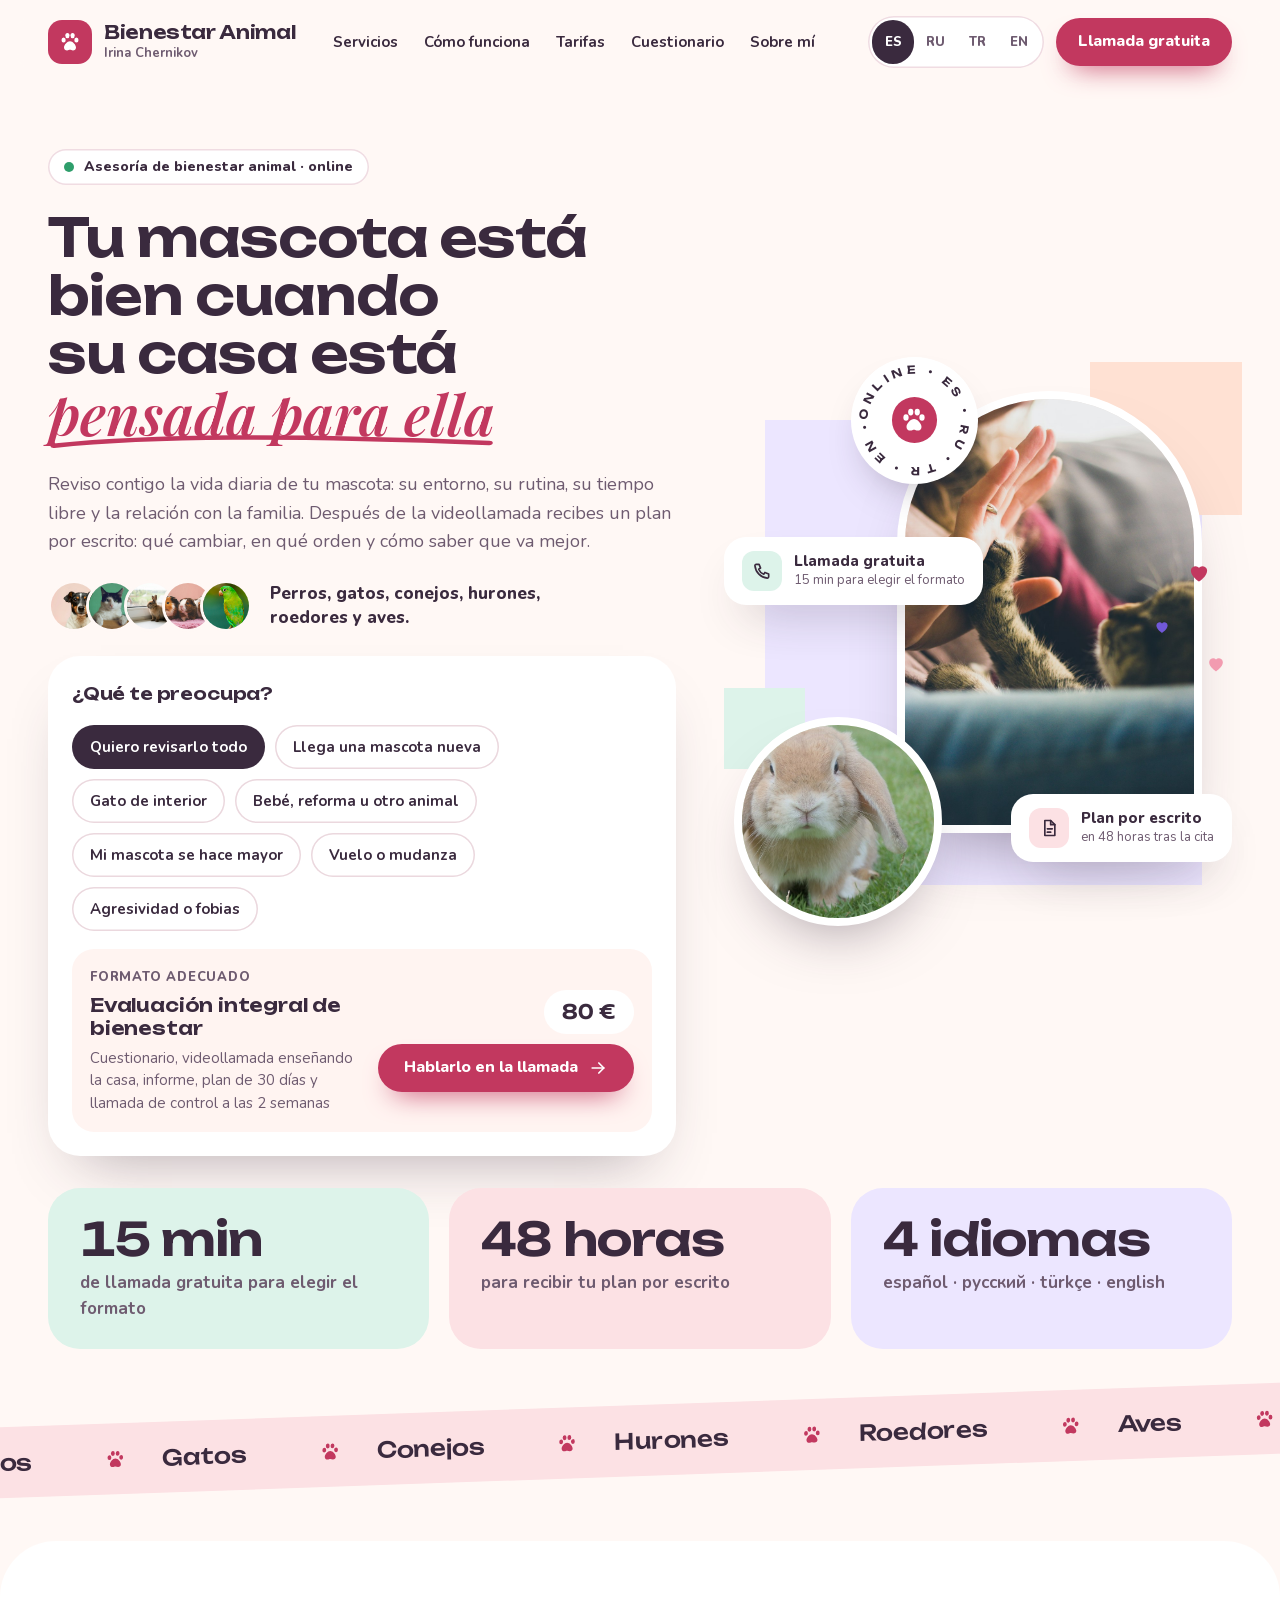
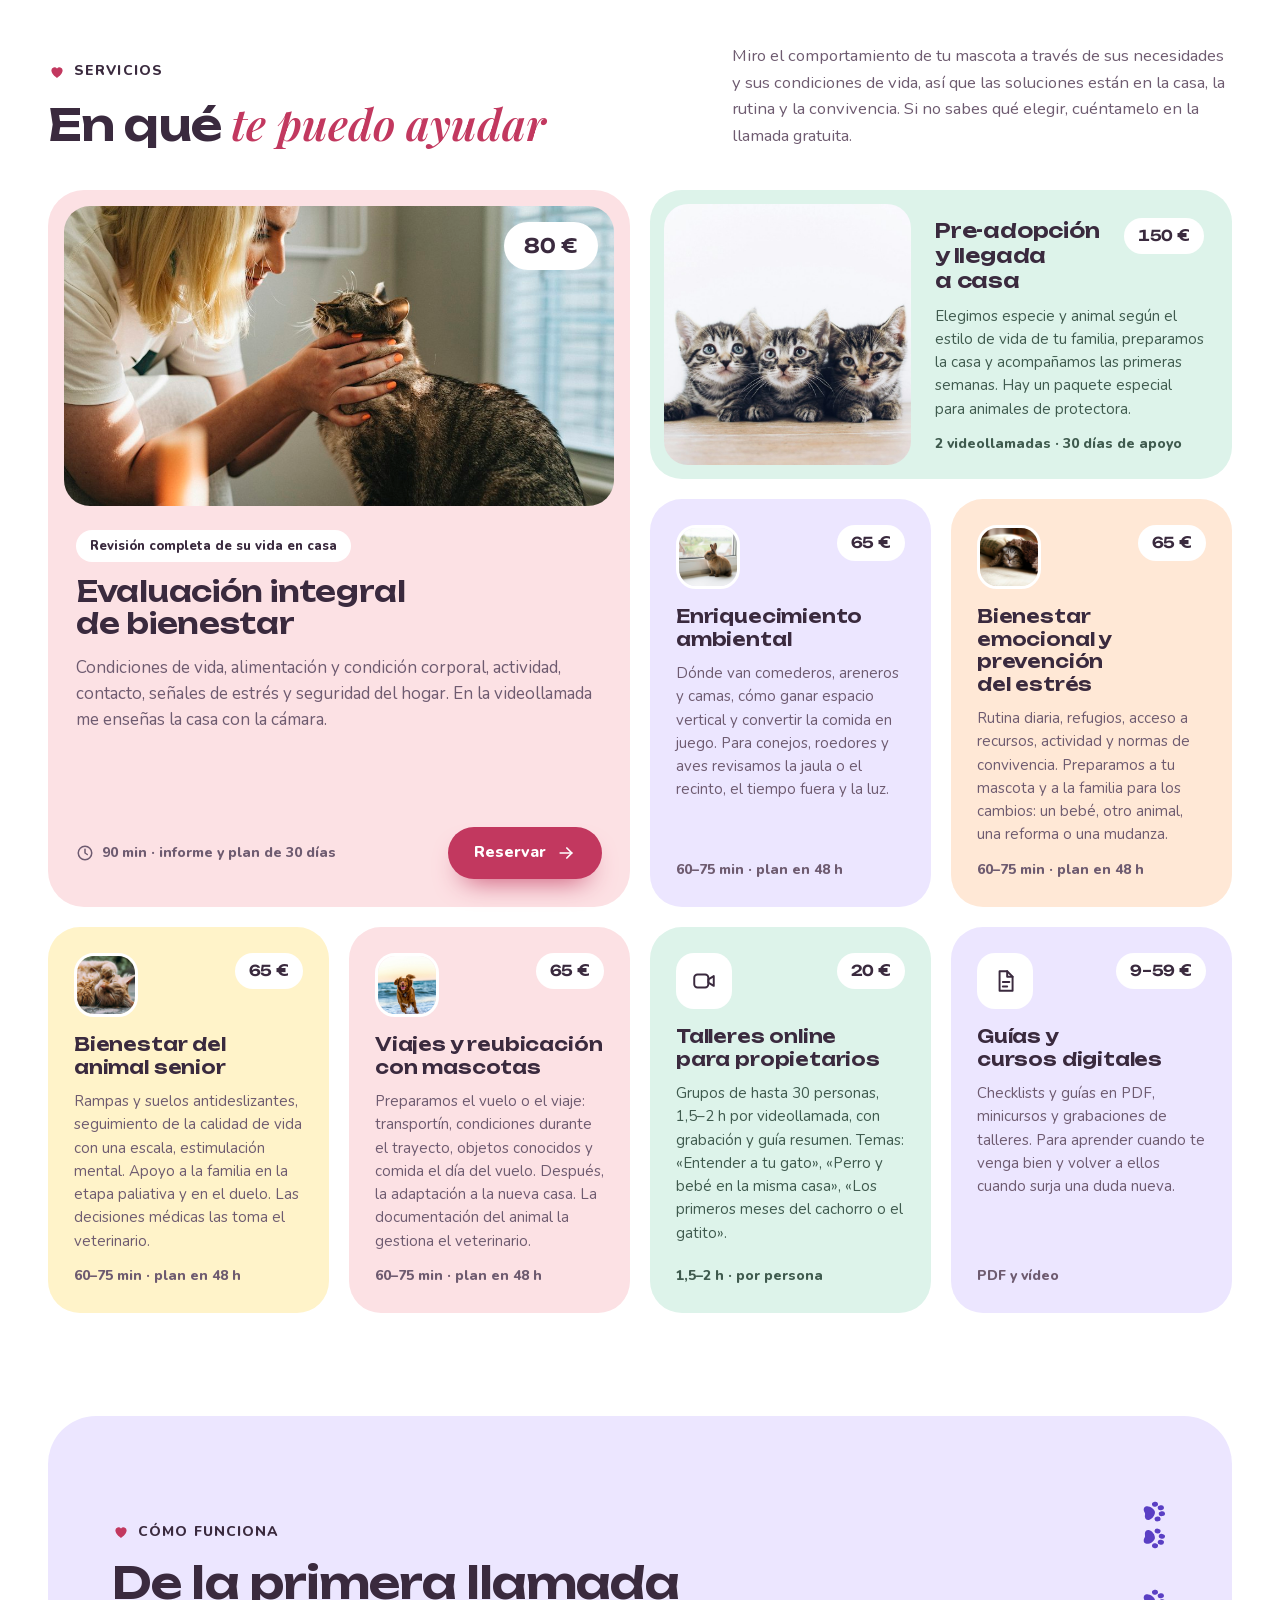
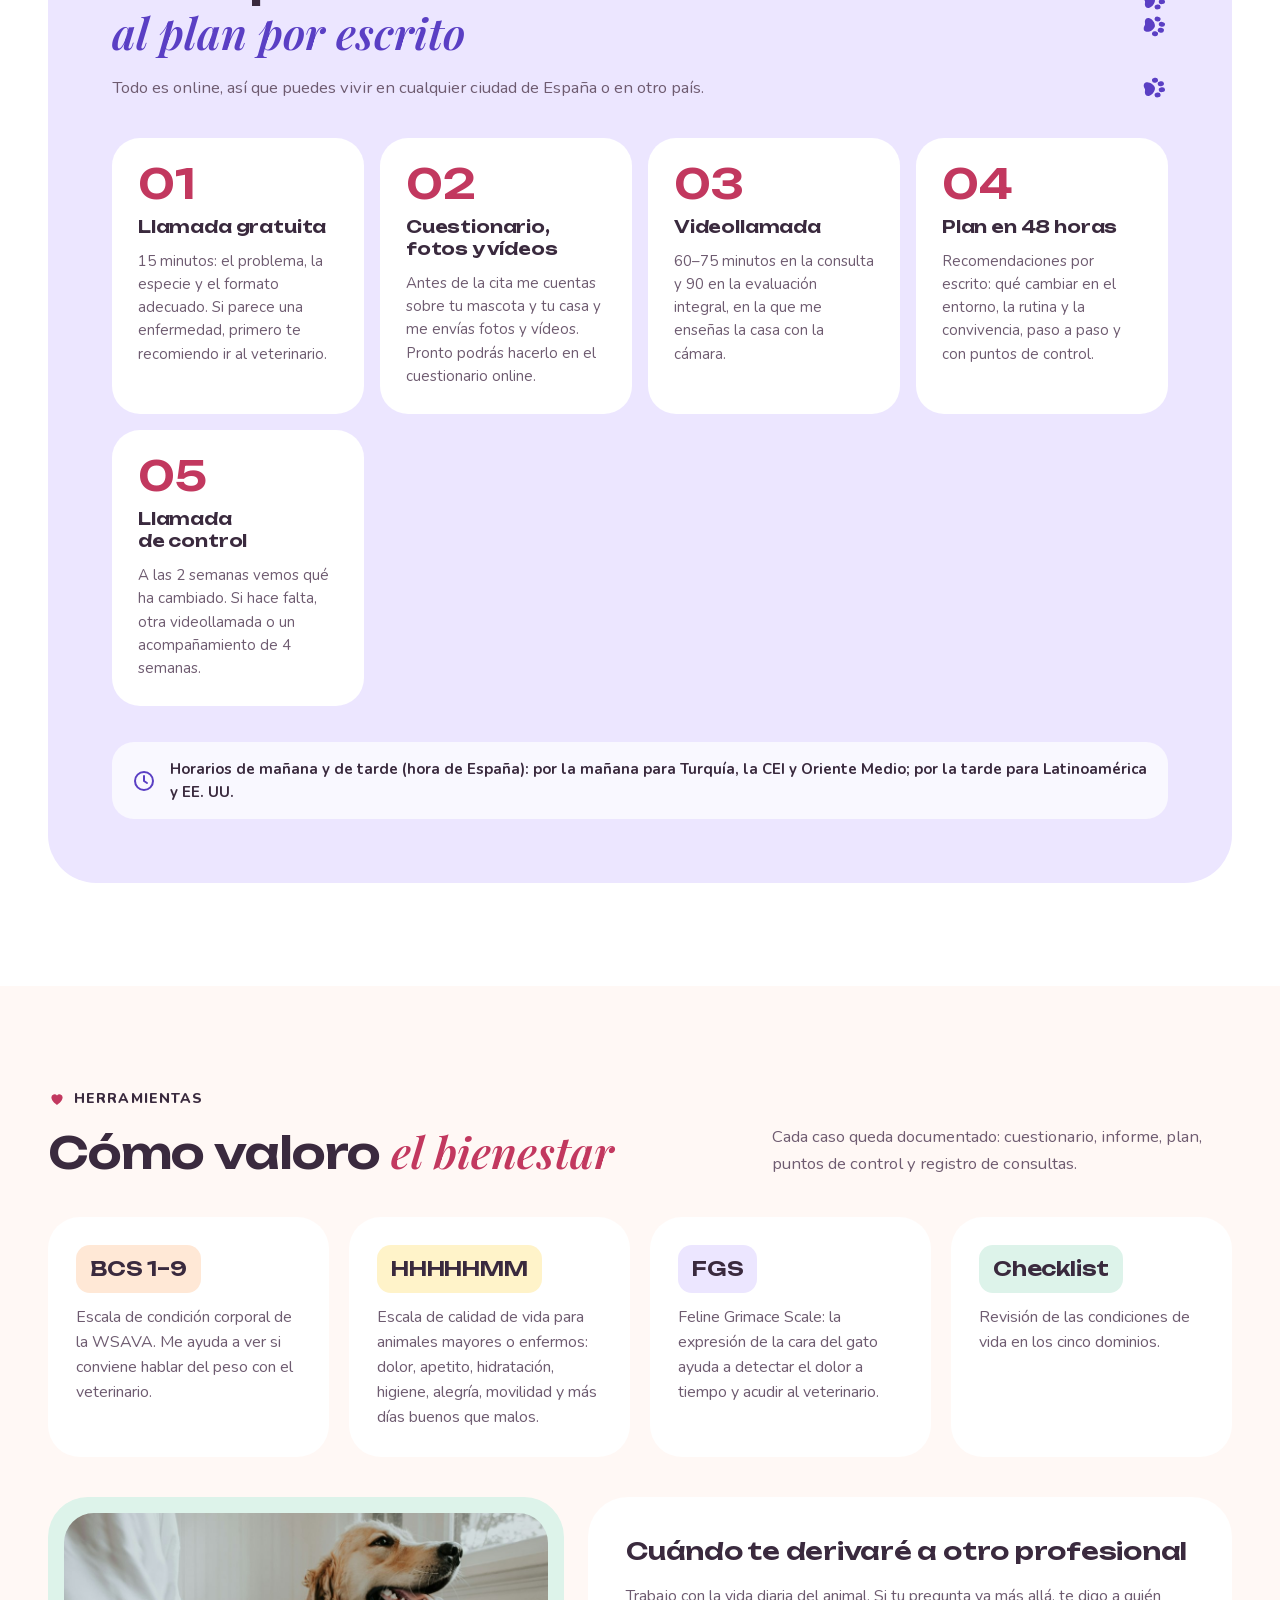
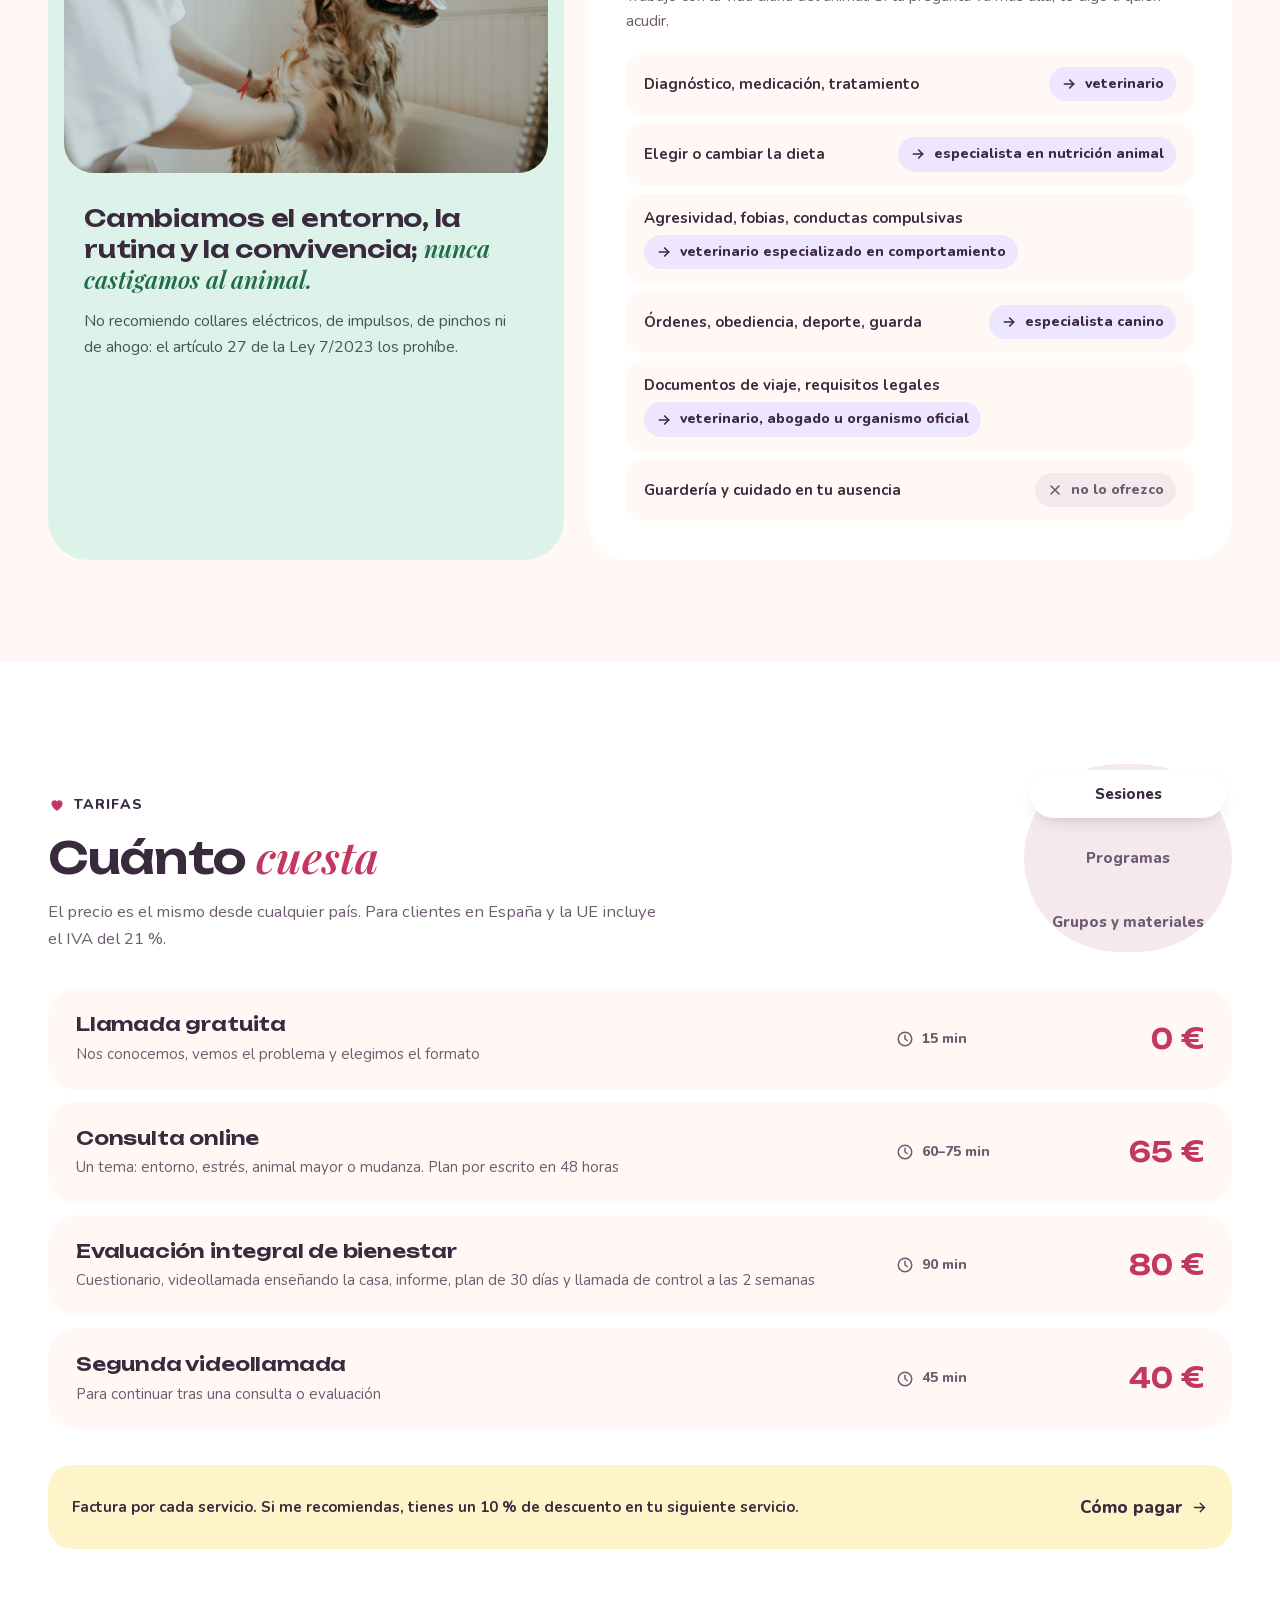
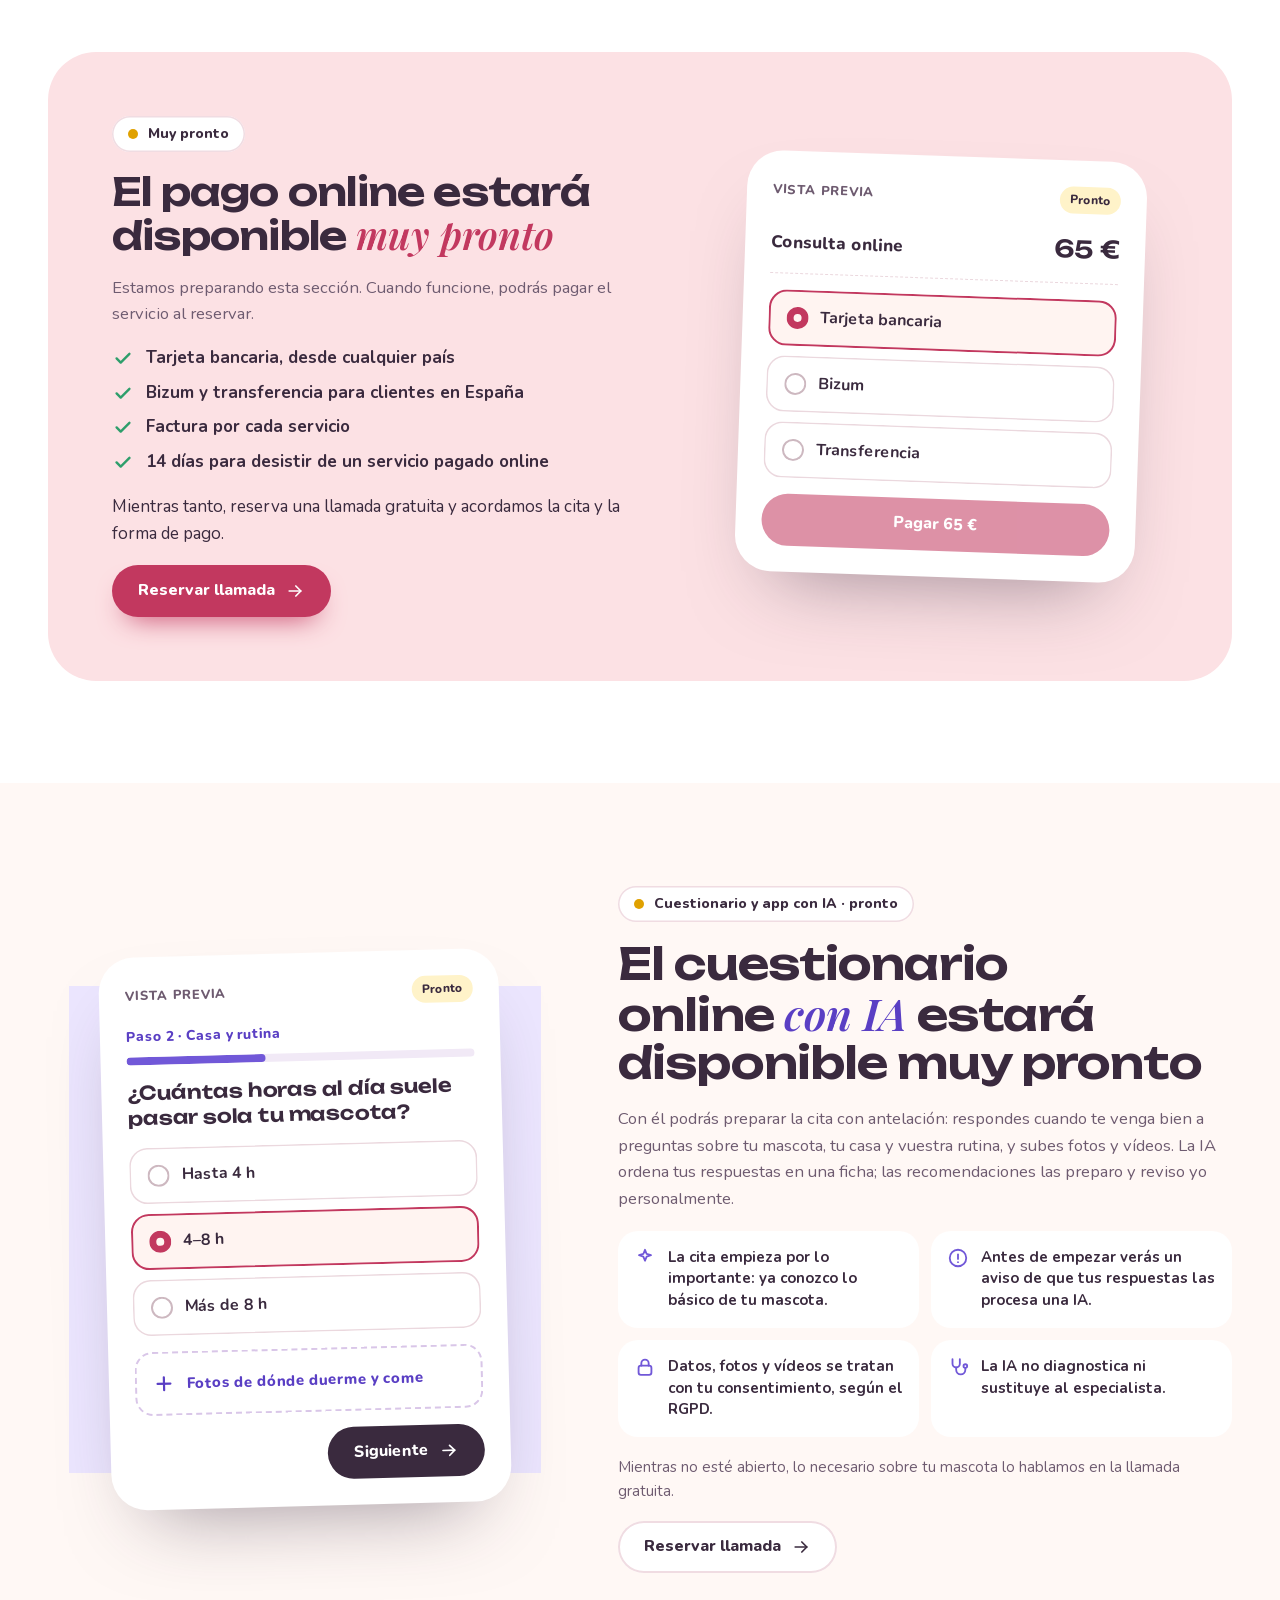
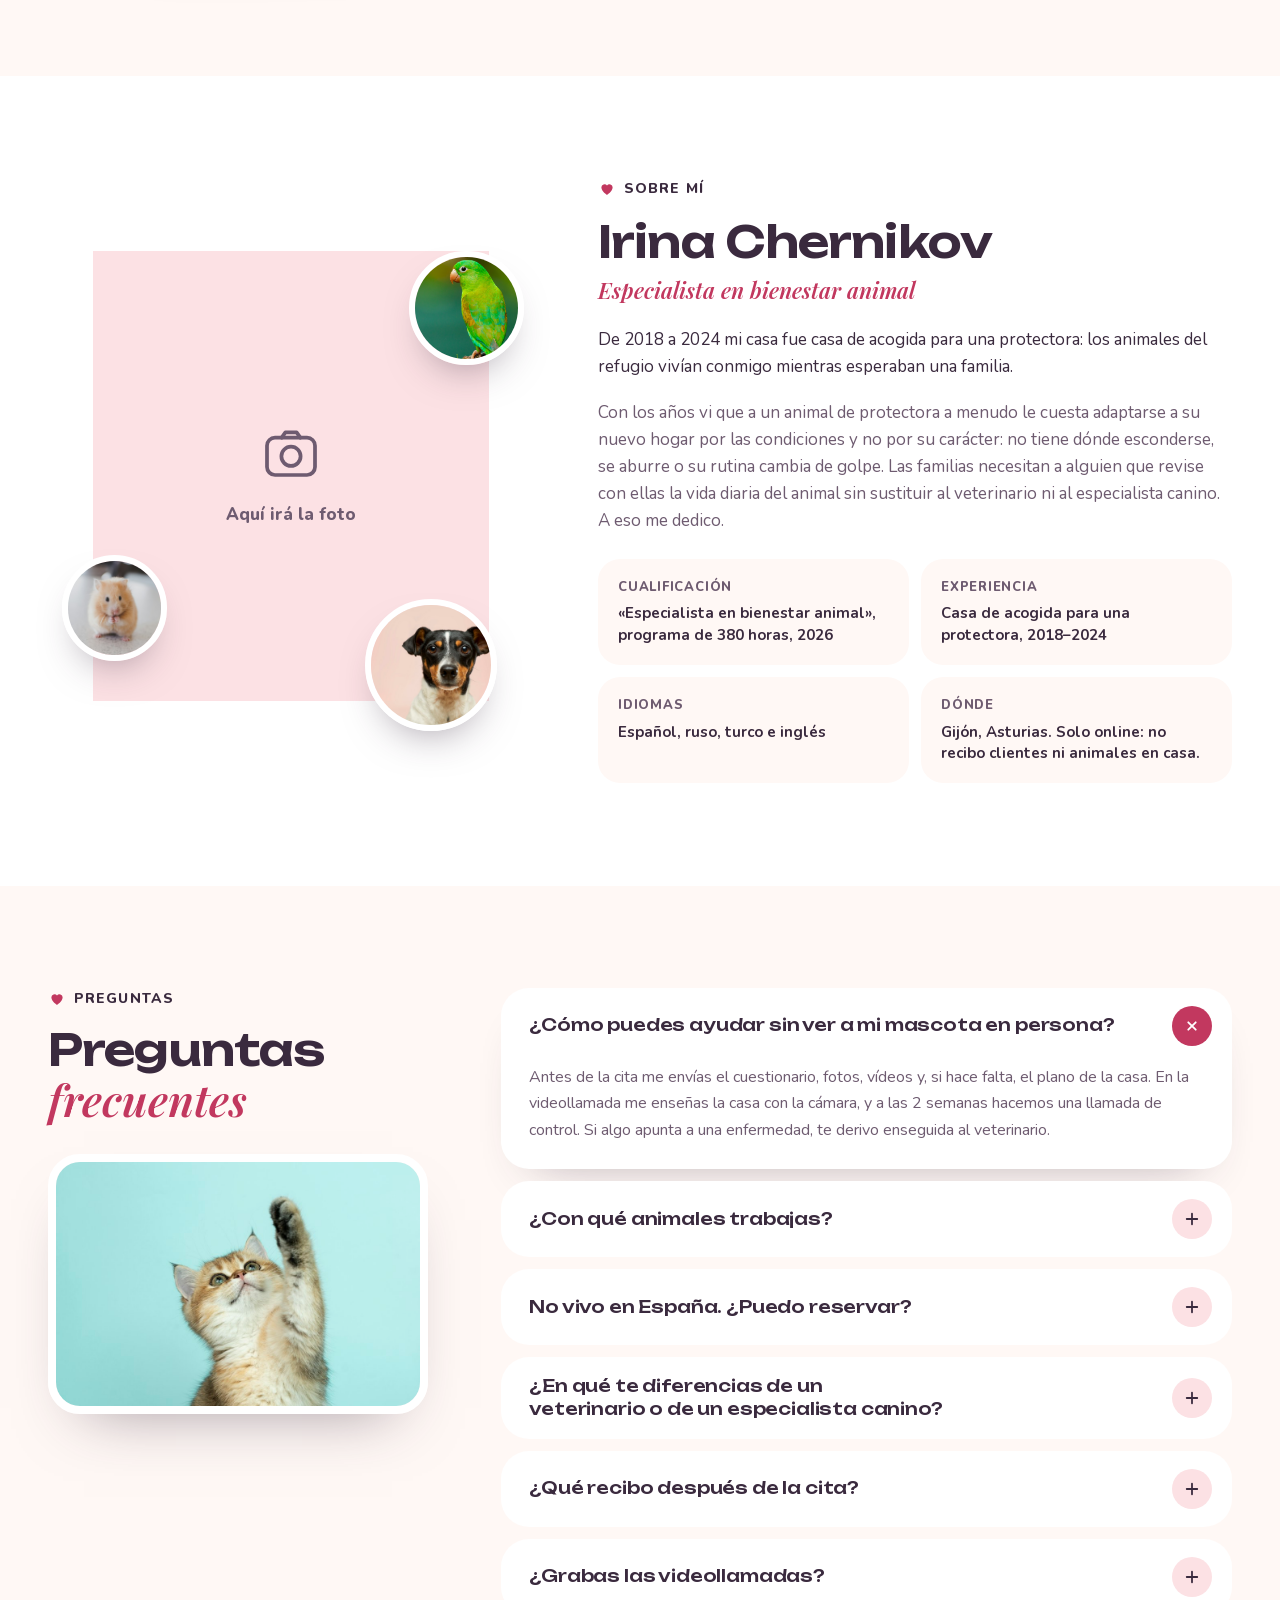
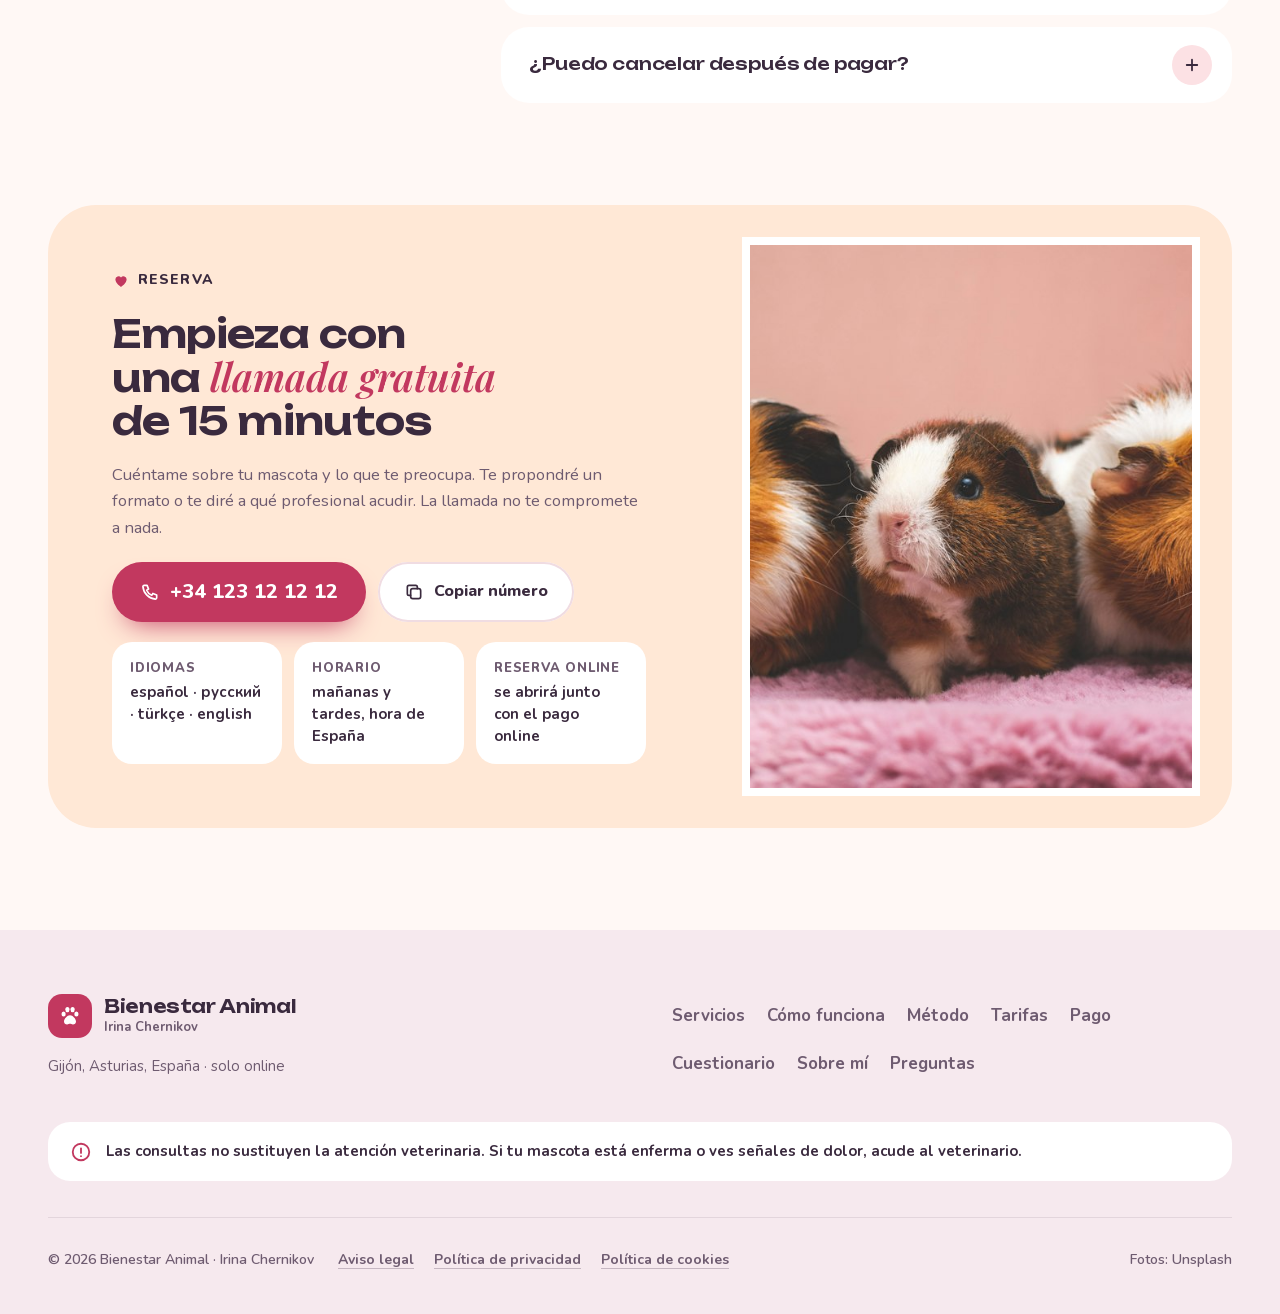
==== commit 6fe88101: "Add aviso legal, privacy and cookie policy pages (ES, RU, TR, EN) - Three legal pages built from src" ====
--- a/site/index.html
+++ b/site/index.html
@@ -19,9 +19,7 @@
 <link rel="alternate" hreflang="x-default" href="https://peludos-en-calma.github.io/">
 <link rel="icon" href="img/favicon.svg" type="image/svg+xml">
 <meta property="og:locale" content="es_ES">
-<link rel="preconnect" href="https://fonts.googleapis.com">
-<link rel="preconnect" href="https://fonts.gstatic.com" crossorigin>
-<link rel="stylesheet" href="https://fonts.googleapis.com/css2?family=Nunito:wght@400;600;700;800&family=Playfair+Display:ital,wght@1,500;1,600&family=Unbounded:wght@400;500;600&display=swap">
+
 <script type="application/ld+json">
 {
   "@context": "https://schema.org",
@@ -38,6 +36,279 @@
 }
 </script>
 <style>
+@font-face {
+  font-family: 'Nunito';
+  font-style: normal;
+  font-weight: 400;
+  font-display: swap;
+  src: url(fonts/Nunito-normal-cyrillic-ext.woff2) format('woff2');
+  unicode-range: U+0460-052F, U+1C80-1C8A, U+20B4, U+2DE0-2DFF, U+A640-A69F, U+FE2E-FE2F;
+}
+@font-face {
+  font-family: 'Nunito';
+  font-style: normal;
+  font-weight: 400;
+  font-display: swap;
+  src: url(fonts/Nunito-normal-cyrillic.woff2) format('woff2');
+  unicode-range: U+0301, U+0400-045F, U+0490-0491, U+04B0-04B1, U+2116;
+}
+@font-face {
+  font-family: 'Nunito';
+  font-style: normal;
+  font-weight: 400;
+  font-display: swap;
+  src: url(fonts/Nunito-normal-latin-ext.woff2) format('woff2');
+  unicode-range: U+0100-02BA, U+02BD-02C5, U+02C7-02CC, U+02CE-02D7, U+02DD-02FF, U+0304, U+0308, U+0329, U+1D00-1DBF, U+1E00-1E9F, U+1EF2-1EFF, U+2020, U+20A0-20AB, U+20AD-20C4, U+2113, U+2C60-2C7F, U+A720-A7FF;
+}
+@font-face {
+  font-family: 'Nunito';
+  font-style: normal;
+  font-weight: 400;
+  font-display: swap;
+  src: url(fonts/Nunito-normal-latin.woff2) format('woff2');
+  unicode-range: U+0000-00FF, U+0131, U+0152-0153, U+02BB-02BC, U+02C6, U+02DA, U+02DC, U+0304, U+0308, U+0329, U+2000-206F, U+20AC, U+2122, U+2191, U+2193, U+2212, U+2215, U+FEFF, U+FFFD;
+}
+@font-face {
+  font-family: 'Nunito';
+  font-style: normal;
+  font-weight: 600;
+  font-display: swap;
+  src: url(fonts/Nunito-normal-cyrillic-ext.woff2) format('woff2');
+  unicode-range: U+0460-052F, U+1C80-1C8A, U+20B4, U+2DE0-2DFF, U+A640-A69F, U+FE2E-FE2F;
+}
+@font-face {
+  font-family: 'Nunito';
+  font-style: normal;
+  font-weight: 600;
+  font-display: swap;
+  src: url(fonts/Nunito-normal-cyrillic.woff2) format('woff2');
+  unicode-range: U+0301, U+0400-045F, U+0490-0491, U+04B0-04B1, U+2116;
+}
+@font-face {
+  font-family: 'Nunito';
+  font-style: normal;
+  font-weight: 600;
+  font-display: swap;
+  src: url(fonts/Nunito-normal-latin-ext.woff2) format('woff2');
+  unicode-range: U+0100-02BA, U+02BD-02C5, U+02C7-02CC, U+02CE-02D7, U+02DD-02FF, U+0304, U+0308, U+0329, U+1D00-1DBF, U+1E00-1E9F, U+1EF2-1EFF, U+2020, U+20A0-20AB, U+20AD-20C4, U+2113, U+2C60-2C7F, U+A720-A7FF;
+}
+@font-face {
+  font-family: 'Nunito';
+  font-style: normal;
+  font-weight: 600;
+  font-display: swap;
+  src: url(fonts/Nunito-normal-latin.woff2) format('woff2');
+  unicode-range: U+0000-00FF, U+0131, U+0152-0153, U+02BB-02BC, U+02C6, U+02DA, U+02DC, U+0304, U+0308, U+0329, U+2000-206F, U+20AC, U+2122, U+2191, U+2193, U+2212, U+2215, U+FEFF, U+FFFD;
+}
+@font-face {
+  font-family: 'Nunito';
+  font-style: normal;
+  font-weight: 700;
+  font-display: swap;
+  src: url(fonts/Nunito-normal-cyrillic-ext.woff2) format('woff2');
+  unicode-range: U+0460-052F, U+1C80-1C8A, U+20B4, U+2DE0-2DFF, U+A640-A69F, U+FE2E-FE2F;
+}
+@font-face {
+  font-family: 'Nunito';
+  font-style: normal;
+  font-weight: 700;
+  font-display: swap;
+  src: url(fonts/Nunito-normal-cyrillic.woff2) format('woff2');
+  unicode-range: U+0301, U+0400-045F, U+0490-0491, U+04B0-04B1, U+2116;
+}
+@font-face {
+  font-family: 'Nunito';
+  font-style: normal;
+  font-weight: 700;
+  font-display: swap;
+  src: url(fonts/Nunito-normal-latin-ext.woff2) format('woff2');
+  unicode-range: U+0100-02BA, U+02BD-02C5, U+02C7-02CC, U+02CE-02D7, U+02DD-02FF, U+0304, U+0308, U+0329, U+1D00-1DBF, U+1E00-1E9F, U+1EF2-1EFF, U+2020, U+20A0-20AB, U+20AD-20C4, U+2113, U+2C60-2C7F, U+A720-A7FF;
+}
+@font-face {
+  font-family: 'Nunito';
+  font-style: normal;
+  font-weight: 700;
+  font-display: swap;
+  src: url(fonts/Nunito-normal-latin.woff2) format('woff2');
+  unicode-range: U+0000-00FF, U+0131, U+0152-0153, U+02BB-02BC, U+02C6, U+02DA, U+02DC, U+0304, U+0308, U+0329, U+2000-206F, U+20AC, U+2122, U+2191, U+2193, U+2212, U+2215, U+FEFF, U+FFFD;
+}
+@font-face {
+  font-family: 'Nunito';
+  font-style: normal;
+  font-weight: 800;
+  font-display: swap;
+  src: url(fonts/Nunito-normal-cyrillic-ext.woff2) format('woff2');
+  unicode-range: U+0460-052F, U+1C80-1C8A, U+20B4, U+2DE0-2DFF, U+A640-A69F, U+FE2E-FE2F;
+}
+@font-face {
+  font-family: 'Nunito';
+  font-style: normal;
+  font-weight: 800;
+  font-display: swap;
+  src: url(fonts/Nunito-normal-cyrillic.woff2) format('woff2');
+  unicode-range: U+0301, U+0400-045F, U+0490-0491, U+04B0-04B1, U+2116;
+}
+@font-face {
+  font-family: 'Nunito';
+  font-style: normal;
+  font-weight: 800;
+  font-display: swap;
+  src: url(fonts/Nunito-normal-latin-ext.woff2) format('woff2');
+  unicode-range: U+0100-02BA, U+02BD-02C5, U+02C7-02CC, U+02CE-02D7, U+02DD-02FF, U+0304, U+0308, U+0329, U+1D00-1DBF, U+1E00-1E9F, U+1EF2-1EFF, U+2020, U+20A0-20AB, U+20AD-20C4, U+2113, U+2C60-2C7F, U+A720-A7FF;
+}
+@font-face {
+  font-family: 'Nunito';
+  font-style: normal;
+  font-weight: 800;
+  font-display: swap;
+  src: url(fonts/Nunito-normal-latin.woff2) format('woff2');
+  unicode-range: U+0000-00FF, U+0131, U+0152-0153, U+02BB-02BC, U+02C6, U+02DA, U+02DC, U+0304, U+0308, U+0329, U+2000-206F, U+20AC, U+2122, U+2191, U+2193, U+2212, U+2215, U+FEFF, U+FFFD;
+}
+@font-face {
+  font-family: 'Playfair Display';
+  font-style: italic;
+  font-weight: 500;
+  font-display: swap;
+  src: url(fonts/PlayfairDisplay-italic-cyrillic.woff2) format('woff2');
+  unicode-range: U+0301, U+0400-045F, U+0490-0491, U+04B0-04B1, U+2116;
+}
+@font-face {
+  font-family: 'Playfair Display';
+  font-style: italic;
+  font-weight: 500;
+  font-display: swap;
+  src: url(fonts/PlayfairDisplay-italic-latin-ext.woff2) format('woff2');
+  unicode-range: U+0100-02BA, U+02BD-02C5, U+02C7-02CC, U+02CE-02D7, U+02DD-02FF, U+0304, U+0308, U+0329, U+1D00-1DBF, U+1E00-1E9F, U+1EF2-1EFF, U+2020, U+20A0-20AB, U+20AD-20C4, U+2113, U+2C60-2C7F, U+A720-A7FF;
+}
+@font-face {
+  font-family: 'Playfair Display';
+  font-style: italic;
+  font-weight: 500;
+  font-display: swap;
+  src: url(fonts/PlayfairDisplay-italic-latin.woff2) format('woff2');
+  unicode-range: U+0000-00FF, U+0131, U+0152-0153, U+02BB-02BC, U+02C6, U+02DA, U+02DC, U+0304, U+0308, U+0329, U+2000-206F, U+20AC, U+2122, U+2191, U+2193, U+2212, U+2215, U+FEFF, U+FFFD;
+}
+@font-face {
+  font-family: 'Playfair Display';
+  font-style: italic;
+  font-weight: 600;
+  font-display: swap;
+  src: url(fonts/PlayfairDisplay-italic-cyrillic.woff2) format('woff2');
+  unicode-range: U+0301, U+0400-045F, U+0490-0491, U+04B0-04B1, U+2116;
+}
+@font-face {
+  font-family: 'Playfair Display';
+  font-style: italic;
+  font-weight: 600;
+  font-display: swap;
+  src: url(fonts/PlayfairDisplay-italic-latin-ext.woff2) format('woff2');
+  unicode-range: U+0100-02BA, U+02BD-02C5, U+02C7-02CC, U+02CE-02D7, U+02DD-02FF, U+0304, U+0308, U+0329, U+1D00-1DBF, U+1E00-1E9F, U+1EF2-1EFF, U+2020, U+20A0-20AB, U+20AD-20C4, U+2113, U+2C60-2C7F, U+A720-A7FF;
+}
+@font-face {
+  font-family: 'Playfair Display';
+  font-style: italic;
+  font-weight: 600;
+  font-display: swap;
+  src: url(fonts/PlayfairDisplay-italic-latin.woff2) format('woff2');
+  unicode-range: U+0000-00FF, U+0131, U+0152-0153, U+02BB-02BC, U+02C6, U+02DA, U+02DC, U+0304, U+0308, U+0329, U+2000-206F, U+20AC, U+2122, U+2191, U+2193, U+2212, U+2215, U+FEFF, U+FFFD;
+}
+@font-face {
+  font-family: 'Unbounded';
+  font-style: normal;
+  font-weight: 400;
+  font-display: swap;
+  src: url(fonts/Unbounded-normal-cyrillic-ext.woff2) format('woff2');
+  unicode-range: U+0460-052F, U+1C80-1C8A, U+20B4, U+2DE0-2DFF, U+A640-A69F, U+FE2E-FE2F;
+}
+@font-face {
+  font-family: 'Unbounded';
+  font-style: normal;
+  font-weight: 400;
+  font-display: swap;
+  src: url(fonts/Unbounded-normal-cyrillic.woff2) format('woff2');
+  unicode-range: U+0301, U+0400-045F, U+0490-0491, U+04B0-04B1, U+2116;
+}
+@font-face {
+  font-family: 'Unbounded';
+  font-style: normal;
+  font-weight: 400;
+  font-display: swap;
+  src: url(fonts/Unbounded-normal-latin-ext.woff2) format('woff2');
+  unicode-range: U+0100-02BA, U+02BD-02C5, U+02C7-02CC, U+02CE-02D7, U+02DD-02FF, U+0304, U+0308, U+0329, U+1D00-1DBF, U+1E00-1E9F, U+1EF2-1EFF, U+2020, U+20A0-20AB, U+20AD-20C4, U+2113, U+2C60-2C7F, U+A720-A7FF;
+}
+@font-face {
+  font-family: 'Unbounded';
+  font-style: normal;
+  font-weight: 400;
+  font-display: swap;
+  src: url(fonts/Unbounded-normal-latin.woff2) format('woff2');
+  unicode-range: U+0000-00FF, U+0131, U+0152-0153, U+02BB-02BC, U+02C6, U+02DA, U+02DC, U+0304, U+0308, U+0329, U+2000-206F, U+20AC, U+2122, U+2191, U+2193, U+2212, U+2215, U+FEFF, U+FFFD;
+}
+@font-face {
+  font-family: 'Unbounded';
+  font-style: normal;
+  font-weight: 500;
+  font-display: swap;
+  src: url(fonts/Unbounded-normal-cyrillic-ext.woff2) format('woff2');
+  unicode-range: U+0460-052F, U+1C80-1C8A, U+20B4, U+2DE0-2DFF, U+A640-A69F, U+FE2E-FE2F;
+}
+@font-face {
+  font-family: 'Unbounded';
+  font-style: normal;
+  font-weight: 500;
+  font-display: swap;
+  src: url(fonts/Unbounded-normal-cyrillic.woff2) format('woff2');
+  unicode-range: U+0301, U+0400-045F, U+0490-0491, U+04B0-04B1, U+2116;
+}
+@font-face {
+  font-family: 'Unbounded';
+  font-style: normal;
+  font-weight: 500;
+  font-display: swap;
+  src: url(fonts/Unbounded-normal-latin-ext.woff2) format('woff2');
+  unicode-range: U+0100-02BA, U+02BD-02C5, U+02C7-02CC, U+02CE-02D7, U+02DD-02FF, U+0304, U+0308, U+0329, U+1D00-1DBF, U+1E00-1E9F, U+1EF2-1EFF, U+2020, U+20A0-20AB, U+20AD-20C4, U+2113, U+2C60-2C7F, U+A720-A7FF;
+}
+@font-face {
+  font-family: 'Unbounded';
+  font-style: normal;
+  font-weight: 500;
+  font-display: swap;
+  src: url(fonts/Unbounded-normal-latin.woff2) format('woff2');
+  unicode-range: U+0000-00FF, U+0131, U+0152-0153, U+02BB-02BC, U+02C6, U+02DA, U+02DC, U+0304, U+0308, U+0329, U+2000-206F, U+20AC, U+2122, U+2191, U+2193, U+2212, U+2215, U+FEFF, U+FFFD;
+}
+@font-face {
+  font-family: 'Unbounded';
+  font-style: normal;
+  font-weight: 600;
+  font-display: swap;
+  src: url(fonts/Unbounded-normal-cyrillic-ext.woff2) format('woff2');
+  unicode-range: U+0460-052F, U+1C80-1C8A, U+20B4, U+2DE0-2DFF, U+A640-A69F, U+FE2E-FE2F;
+}
+@font-face {
+  font-family: 'Unbounded';
+  font-style: normal;
+  font-weight: 600;
+  font-display: swap;
+  src: url(fonts/Unbounded-normal-cyrillic.woff2) format('woff2');
+  unicode-range: U+0301, U+0400-045F, U+0490-0491, U+04B0-04B1, U+2116;
+}
+@font-face {
+  font-family: 'Unbounded';
+  font-style: normal;
+  font-weight: 600;
+  font-display: swap;
+  src: url(fonts/Unbounded-normal-latin-ext.woff2) format('woff2');
+  unicode-range: U+0100-02BA, U+02BD-02C5, U+02C7-02CC, U+02CE-02D7, U+02DD-02FF, U+0304, U+0308, U+0329, U+1D00-1DBF, U+1E00-1E9F, U+1EF2-1EFF, U+2020, U+20A0-20AB, U+20AD-20C4, U+2113, U+2C60-2C7F, U+A720-A7FF;
+}
+@font-face {
+  font-family: 'Unbounded';
+  font-style: normal;
+  font-weight: 600;
+  font-display: swap;
+  src: url(fonts/Unbounded-normal-latin.woff2) format('woff2');
+  unicode-range: U+0000-00FF, U+0131, U+0152-0153, U+02BB-02BC, U+02C6, U+02DA, U+02DC, U+0304, U+0308, U+0329, U+2000-206F, U+20AC, U+2122, U+2191, U+2193, U+2212, U+2215, U+FEFF, U+FFFD;
+}
+
 /* Layout: one column of rounded pastel "rooms" on a warm blush ground; white bands alternate with tinted cards, content max 1280px */
 :root{
   --bg:#FFF8F5; --surface:#FFFFFF; --ink:#3A2A3E; --soft:#6E5B70; --line:#F0DCE2;
@@ -149,6 +420,49 @@
 .drawer-nav{display:flex;flex-direction:column}
 .drawer-nav a{display:block;padding:14px 0;border-bottom:1px solid var(--line);font-family:var(--f-display);font-weight:500;font-size:21px;letter-spacing:-.01em;color:var(--ink);text-decoration:none}
 .drawer-nav a:hover{color:var(--accent)}
+
+/* footer */
+.ftr{background:var(--mist);padding-block:64px calc(32px + env(safe-area-inset-bottom,0px))}
+.ftr-top{display:flex;flex-wrap:wrap;gap:32px;justify-content:space-between;align-items:flex-start}
+.ftr-brand{flex:1 1 320px;max-width:460px;display:flex;flex-direction:column;gap:16px}
+.ftr-brand p{font-size:15px;color:var(--soft)}
+.ftr-nav{display:flex;flex-wrap:wrap;gap:4px 22px;max-width:560px}
+.ftr-nav a{display:inline-flex;align-items:center;min-height:44px;font-weight:700;color:var(--soft);text-decoration:none}
+.ftr-nav a:hover{color:var(--accent)}
+.disclaimer{display:flex;gap:14px;align-items:flex-start;padding:18px 22px;border-radius:22px;background:var(--surface);font-size:15px;line-height:1.55;font-weight:700}
+.disclaimer .ic{font-size:22px;color:var(--accent);margin-top:1px}
+.ftr-bottom{display:flex;flex-wrap:wrap;justify-content:space-between;align-items:center;gap:4px 24px;padding-top:20px;border-top:1px solid rgba(58,42,62,.1);font-size:14px;font-weight:600;color:var(--soft)}
+.ftr-legal{display:flex;flex-wrap:wrap;gap:0 20px;flex:1 1 360px}
+.ftr-legal a{display:inline-flex;align-items:center;min-height:44px;color:var(--soft);font-weight:700;text-decoration:underline;text-decoration-color:rgba(110,91,112,.35);text-underline-offset:4px}
+.ftr-legal a:hover,.ftr-legal a[aria-current="page"]{color:var(--accent);text-decoration-color:currentColor}
+
+/* motion */
+@keyframes floaty{0%,100%{transform:translateY(0)}50%{transform:translateY(-14px)}}
+@keyframes blob{0%,100%{border-radius:42% 58% 63% 37%/41% 44% 56% 59%}33%{border-radius:63% 37% 38% 62%/55% 38% 62% 45%}66%{border-radius:38% 62% 52% 48%/62% 55% 45% 38%}}
+@keyframes spin{to{transform:rotate(360deg)}}
+@keyframes marquee{to{transform:translateX(-50%)}}
+@keyframes rise{from{opacity:0;transform:translateY(36px)}to{opacity:1;transform:none}}
+@keyframes wordIn{from{opacity:0;transform:translateY(.6em) rotate(4deg)}to{opacity:1;transform:none}}
+@keyframes popIn{from{opacity:0;transform:scale(.6)}to{opacity:1;transform:none}}
+@keyframes pulse{0%{box-shadow:0 0 0 0 rgba(46,158,107,.55)}100%{box-shadow:0 0 0 12px rgba(46,158,107,0)}}
+@keyframes pulse-soon{0%{box-shadow:0 0 0 0 rgba(224,161,0,.5)}100%{box-shadow:0 0 0 12px rgba(224,161,0,0)}}
+@keyframes ring{0%{box-shadow:0 0 0 0 rgba(194,56,95,.45)}100%{box-shadow:0 0 0 14px rgba(194,56,95,0)}}
+@keyframes draw{from{stroke-dashoffset:420}to{stroke-dashoffset:0}}
+@keyframes paw{0%,100%{opacity:.18;transform:scale(.8)}18%,42%{opacity:1;transform:scale(1)}}
+@keyframes wiggle{0%,100%{transform:rotate(0)}25%{transform:rotate(-10deg)}75%{transform:rotate(10deg)}}
+@keyframes pop{0%{transform:scale(1)}40%{transform:scale(1.18)}100%{transform:scale(1)}}
+@keyframes fitpop{0%{transform:scale(.97);opacity:.6}100%{transform:none;opacity:1}}
+@keyframes heartfly{0%{opacity:0;transform:translateY(0) scale(.5) rotate(-10deg)}20%{opacity:1}100%{opacity:0;transform:translateY(-140px) scale(1.15) rotate(12deg)}}
+@keyframes grow{from{transform:scaleX(0)}}
+@keyframes panelIn{from{opacity:0;transform:translateY(12px)}to{opacity:1;transform:none}}
+
+body.is-switching main,body.is-switching .nav,body.is-switching .hdr-cta{opacity:0;transition:opacity .18s}
+main,.nav,.hdr-cta{transition:opacity .25s}
+
+@media (prefers-reduced-motion:reduce){
+  *,*::before,*::after{animation:none!important;transition:none!important}
+  html{scroll-behavior:auto}
+}
 
 /* hero */
 .hero{padding-block:clamp(28px,5vw,64px) 32px}
@@ -394,19 +708,6 @@
 .booking-photo .blob{position:absolute;inset:32px;overflow:hidden;border:8px solid var(--surface);background:#F7C9CF}
 .booking-photo img{width:100%;height:100%;object-fit:cover}
 
-/* footer */
-.ftr{background:var(--mist);padding-block:64px calc(32px + env(safe-area-inset-bottom,0px))}
-.ftr-top{display:flex;flex-wrap:wrap;gap:32px;justify-content:space-between;align-items:flex-start}
-.ftr-brand{flex:1 1 320px;max-width:460px;display:flex;flex-direction:column;gap:16px}
-.ftr-brand p{font-size:15px;color:var(--soft)}
-.ftr-nav{display:flex;flex-wrap:wrap;gap:4px 22px;max-width:560px}
-.ftr-nav a{display:inline-flex;align-items:center;min-height:44px;font-weight:700;color:var(--soft);text-decoration:none}
-.ftr-nav a:hover{color:var(--accent)}
-.disclaimer{display:flex;gap:14px;align-items:flex-start;padding:18px 22px;border-radius:22px;background:var(--surface);font-size:15px;line-height:1.55;font-weight:700}
-.disclaimer .ic{font-size:22px;color:var(--accent);margin-top:1px}
-.ftr-bottom{display:flex;flex-wrap:wrap;justify-content:space-between;gap:12px 24px;padding-top:20px;border-top:1px solid rgba(58,42,62,.1);font-size:14px;font-weight:600;color:var(--soft)}
-.ftr-bottom span:nth-child(2){flex:1 1 360px;max-width:620px}
-
 /* mobile call bar */
 .callbar{position:fixed;z-index:40;left:max(12px,env(safe-area-inset-left,0px));right:max(12px,env(safe-area-inset-right,0px));bottom:calc(12px + env(safe-area-inset-bottom,0px));display:none;align-items:center;justify-content:space-between;gap:12px;min-height:72px;padding:10px 10px 10px 18px;border-radius:26px;background:var(--surface);box-shadow:0 -10px 40px -18px rgba(58,42,62,.45),inset 0 0 0 1.5px #F3E3E8;transform:translateY(calc(100% + 40px));transition:transform .5s var(--spring)}
 .callbar.show{transform:none}
@@ -414,26 +715,6 @@
 .callbar small{display:block;font-size:13px;color:var(--soft)}
 .callbar a{width:52px;height:52px;border-radius:50%;background:var(--accent);color:#fff;display:grid;place-items:center;font-size:22px;flex:none;animation:ring 2s ease-out infinite}
 @media (max-width:760px){.callbar{display:flex}.ftr{padding-bottom:calc(112px + env(safe-area-inset-bottom,0px))}}
-
-/* motion */
-@keyframes floaty{0%,100%{transform:translateY(0)}50%{transform:translateY(-14px)}}
-@keyframes blob{0%,100%{border-radius:42% 58% 63% 37%/41% 44% 56% 59%}33%{border-radius:63% 37% 38% 62%/55% 38% 62% 45%}66%{border-radius:38% 62% 52% 48%/62% 55% 45% 38%}}
-@keyframes spin{to{transform:rotate(360deg)}}
-@keyframes marquee{to{transform:translateX(-50%)}}
-@keyframes rise{from{opacity:0;transform:translateY(36px)}to{opacity:1;transform:none}}
-@keyframes wordIn{from{opacity:0;transform:translateY(.6em) rotate(4deg)}to{opacity:1;transform:none}}
-@keyframes popIn{from{opacity:0;transform:scale(.6)}to{opacity:1;transform:none}}
-@keyframes pulse{0%{box-shadow:0 0 0 0 rgba(46,158,107,.55)}100%{box-shadow:0 0 0 12px rgba(46,158,107,0)}}
-@keyframes pulse-soon{0%{box-shadow:0 0 0 0 rgba(224,161,0,.5)}100%{box-shadow:0 0 0 12px rgba(224,161,0,0)}}
-@keyframes ring{0%{box-shadow:0 0 0 0 rgba(194,56,95,.45)}100%{box-shadow:0 0 0 14px rgba(194,56,95,0)}}
-@keyframes draw{from{stroke-dashoffset:420}to{stroke-dashoffset:0}}
-@keyframes paw{0%,100%{opacity:.18;transform:scale(.8)}18%,42%{opacity:1;transform:scale(1)}}
-@keyframes wiggle{0%,100%{transform:rotate(0)}25%{transform:rotate(-10deg)}75%{transform:rotate(10deg)}}
-@keyframes pop{0%{transform:scale(1)}40%{transform:scale(1.18)}100%{transform:scale(1)}}
-@keyframes fitpop{0%{transform:scale(.97);opacity:.6}100%{transform:none;opacity:1}}
-@keyframes heartfly{0%{opacity:0;transform:translateY(0) scale(.5) rotate(-10deg)}20%{opacity:1}100%{opacity:0;transform:translateY(-140px) scale(1.15) rotate(12deg)}}
-@keyframes grow{from{transform:scaleX(0)}}
-@keyframes panelIn{from{opacity:0;transform:translateY(12px)}to{opacity:1;transform:none}}
 
 /* load sequence, only when the script runs */
 .js.intro .hero .badge{animation:rise .8s var(--ease) .05s backwards}
@@ -448,14 +729,7 @@
 /* scroll reveal: elements only hide once the reader starts scrolling and they are still below the fold */
 [data-reveal].is-pending{opacity:0;transform:translateY(36px)}
 [data-reveal].is-in{animation:rise .9s var(--ease) var(--d,0ms) backwards}
-body.is-switching main,body.is-switching .nav,body.is-switching .hdr-cta{opacity:0;transition:opacity .18s}
-main,.nav,.hdr-cta{transition:opacity .25s}
-
-@media (prefers-reduced-motion:reduce){
-  *,*::before,*::after{animation:none!important;transition:none!important}
-  [data-reveal].is-pending{opacity:1;transform:none}
-  html{scroll-behavior:auto}
-}
+@media (prefers-reduced-motion:reduce){[data-reveal].is-pending{opacity:1;transform:none}}
 </style>
 </head>
 <body>
@@ -924,7 +1198,7 @@
     <p class="disclaimer"><svg class="ic"><use href="#i-info"></use></svg><span data-i18n="disclaimer">Las consultas no sustituyen la atención veterinaria. Si tu mascota está enferma o ves señales de dolor, acude al veterinario.</span></p>
     <div class="ftr-bottom">
       <span>© 2026 Bienestar Animal · Irina Chernikov</span>
-      <span data-i18n="legal">El aviso legal y las políticas de privacidad y cookies se publicarán al abrir la reserva online.</span>
+      <nav class="ftr-legal" aria-label="Textos legales" data-i18n-attr="aria-label:lgNav"><a href="aviso-legal.html" data-page data-i18n="lgAviso">Aviso legal</a><a href="privacidad.html" data-page data-i18n="lgPrivacy">Política de privacidad</a><a href="cookies.html" data-page data-i18n="lgCookies">Política de cookies</a></nav>
       <span data-i18n="photos">Fotos: Unsplash</span>
     </div>
   </div>
@@ -935,7 +1209,7 @@
   <a href="tel:+34123121212"><svg class="ic" aria-hidden="true"><use href="#i-phone"></use></svg><span class="sr-only"><span data-i18n="phone">Teléfono</span> +34 123 12 12 12</span></a>
 </div>
 
-<script id="i18n-data" type="application/json">{"es":{"home":"Bienestar Animal — inicio","mainNav":"Menú principal","langLabel":"Idioma","menu":"Abrir menú","sections":"Secciones","nav":{"services":"Servicios","how":"Cómo funciona","prices":"Tarifas","payment":"Pago","quiz":"Cuestionario","about":"Sobre mí","approach":"Método","faq":"Preguntas"},"cta":"Llamada gratuita","eyebrow":"Asesoría de bienestar animal · online","h1a":"Tu mascota está bien cuando su casa está ","h1i":"pensada para ella","h1b":"","lead":"Reviso contigo la vida diaria de tu mascota: su entorno, su rutina, su tiempo libre y la relación con la familia. Después de la videollamada recibes un plan por escrito: qué cambiar, en qué orden y cómo saber que va mejor.","species":"Perros, gatos, conejos, hurones, roedores y aves.","sp":["Perros","Gatos","Conejos","Hurones","Roedores","Aves"],"ask":"¿Qué te preocupa?","askGroup":"Elige tu situación","fitLabel":"Formato adecuado","discuss":"Hablarlo en la llamada","fc1":"15 min para elegir el formato","fc2t":"Plan por escrito","fc2":"en 48 horas tras la cita","statsLabel":"El formato en breve","ribbonLabel":"Especies","st1n":"15 min","st1t":"de llamada gratuita para elegir el formato","st2n":"48 horas","st2t":"para recibir tu plan por escrito","st3n":"4 idiomas","svA":"En qué ","svI":"te puedo ayudar","svB":"","svLead":"Miro el comportamiento de tu mascota a través de sus necesidades y sus condiciones de vida, así que las soluciones están en la casa, la rutina y la convivencia. Si no sabes qué elegir, cuéntamelo en la llamada gratuita.","book":"Reservar","m65":"60–75 min · plan en 48 h","s1tag":"Revisión completa de su vida en casa","s1t":"Evaluación integral de bienestar","s1d":"Condiciones de vida, alimentación y condición corporal, actividad, contacto, señales de estrés y seguridad del hogar. En la videollamada me enseñas la casa con la cámara.","s1m":"90 min · informe y plan de 30 días","s2t":"Pre-adopción y llegada a casa","s2d":"Elegimos especie y animal según el estilo de vida de tu familia, preparamos la casa y acompañamos las primeras semanas. Hay un paquete especial para animales de protectora.","s2m":"2 videollamadas · 30 días de apoyo","s3t":"Enriquecimiento ambiental","s3d":"Dónde van comederos, areneros y camas, cómo ganar espacio vertical y convertir la comida en juego. Para conejos, roedores y aves revisamos la jaula o el recinto, el tiempo fuera y la luz.","s4t":"Bienestar emocional y prevención del estrés","s4d":"Rutina diaria, refugios, acceso a recursos, actividad y normas de convivencia. Preparamos a tu mascota y a la familia para los cambios: un bebé, otro animal, una reforma o una mudanza.","s5t":"Bienestar del animal senior","s5d":"Rampas y suelos antideslizantes, seguimiento de la calidad de vida con una escala, estimulación mental. Apoyo a la familia en la etapa paliativa y en el duelo. Las decisiones médicas las toma el veterinario.","s6t":"Viajes y reubicación con mascotas","s6d":"Preparamos el vuelo o el viaje: transportín, condiciones durante el trayecto, objetos conocidos y comida el día del vuelo. Después, la adaptación a la nueva casa. La documentación del animal la gestiona el veterinario.","s7t":"Talleres online para propietarios","s7d":"Grupos de hasta 30 personas, 1,5–2 h por videollamada, con grabación y guía resumen. Temas: «Entender a tu gato», «Perro y bebé en la misma casa», «Los primeros meses del cachorro o el gatito».","s7m":"1,5–2 h · por persona","s8t":"Guías y cursos digitales","s8d":"Checklists y guías en PDF, minicursos y grabaciones de talleres. Para aprender cuando te venga bien y volver a ellos cuando surja una duda nueva.","s8m":"PDF y vídeo","howK":"Cómo funciona","howA":"De la primera llamada ","howI":"al plan por escrito","howB":"","howLead":"Todo es online, así que puedes vivir en cualquier ciudad de España o en otro país.","steps":[{"t":"Llamada gratuita","d":"15 minutos: el problema, la especie y el formato adecuado. Si parece una enfermedad, primero te recomiendo ir al veterinario."},{"t":"Cuestionario, fotos y vídeos","d":"Antes de la cita me cuentas sobre tu mascota y tu casa y me envías fotos y vídeos. Pronto podrás hacerlo en el cuestionario online."},{"t":"Videollamada","d":"60–75 minutos en la consulta y 90 en la evaluación integral, en la que me enseñas la casa con la cámara."},{"t":"Plan en 48 horas","d":"Recomendaciones por escrito: qué cambiar en el entorno, la rutina y la convivencia, paso a paso y con puntos de control."},{"t":"Llamada de control","d":"A las 2 semanas vemos qué ha cambiado. Si hace falta, otra videollamada o un acompañamiento de 4 semanas."}],"slots":"Horarios de mañana y de tarde (hora de España): por la mañana para Turquía, la CEI y Oriente Medio; por la tarde para Latinoamérica y EE. UU.","toolsK":"Herramientas","apA":"Cómo valoro ","apI":"el bienestar","apB":"","apLead":"Cada caso queda documentado: cuestionario, informe, plan, puntos de control y registro de consultas.","tools":[{"k":"BCS 1–9","d":"Escala de condición corporal de la WSAVA. Me ayuda a ver si conviene hablar del peso con el veterinario."},{"k":"HHHHHMM","d":"Escala de calidad de vida para animales mayores o enfermos: dolor, apetito, hidratación, higiene, alegría, movilidad y más días buenos que malos."},{"k":"FGS","d":"Feline Grimace Scale: la expresión de la cara del gato ayuda a detectar el dolor a tiempo y acudir al veterinario."},{"k":"Checklist","d":"Revisión de las condiciones de vida en los cinco dominios."}],"prA":"Cambiamos el entorno, la rutina y la convivencia; ","prI":"nunca castigamos al animal.","prText":"No recomiendo collares eléctricos, de impulsos, de pinchos ni de ahogo: el artículo 27 de la Ley 7/2023 los prohíbe.","refT":"Cuándo te derivaré a otro profesional","refLead":"Trabajo con la vida diaria del animal. Si tu pregunta va más allá, te digo a quién acudir.","refs":[{"what":"Diagnóstico, medicación, tratamiento","who":"veterinario"},{"what":"Elegir o cambiar la dieta","who":"especialista en nutrición animal"},{"what":"Agresividad, fobias, conductas compulsivas","who":"veterinario especializado en comportamiento"},{"what":"Órdenes, obediencia, deporte, guarda","who":"especialista canino"},{"what":"Documentos de viaje, requisitos legales","who":"veterinario, abogado u organismo oficial"},{"what":"Guardería y cuidado en tu ausencia","who":"no lo ofrezco","no":true}],"pcA":"Cuánto ","pcI":"cuesta","pcB":"","pcTabs":"Tipo de tarifa","pcLead":"El precio es el mismo desde cualquier país. Para clientes en España y la UE incluye el IVA del 21 %.","prices":{"sessions":{"label":"Sesiones","rows":[{"name":"Llamada gratuita","desc":"Nos conocemos, vemos el problema y elegimos el formato","time":"15 min","price":"0 €"},{"name":"Consulta online","desc":"Un tema: entorno, estrés, animal mayor o mudanza. Plan por escrito en 48 horas","time":"60–75 min","price":"65 €"},{"name":"Evaluación integral de bienestar","desc":"Cuestionario, videollamada enseñando la casa, informe, plan de 30 días y llamada de control a las 2 semanas","time":"90 min","price":"80 €"},{"name":"Segunda videollamada","desc":"Para continuar tras una consulta o evaluación","time":"45 min","price":"40 €"}]},"programs":{"label":"Programas","rows":[{"name":"Acompañamiento online","desc":"Dos videollamadas, apoyo por mensajería y ajuste del plan cada semana","time":"4 semanas","price":"150 €"},{"name":"Paquete «Nueva mascota»","desc":"Elección del animal, preparación de la casa, 2 videollamadas y apoyo por mensajería","time":"30 días","price":"150 €"}]},"groups":{"label":"Grupos y materiales","rows":[{"name":"Taller para propietarios","desc":"Grupo de hasta 30 personas, grabación y guía resumen","time":"1,5–2 h · por persona","price":"20 €"},{"name":"Guías, checklists y minicursos","desc":"PDF, vídeo y grabaciones de talleres","time":"—","price":"9–59 €"}]}},"pcNotes":"Factura por cada servicio. Si me recomiendas, tienes un 10 % de descuento en tu siguiente servicio.","howPay":"Cómo pagar","comingSoon":"Muy pronto","payA":"El pago online estará disponible ","payI":"muy pronto","payB":"","payText":"Estamos preparando esta sección. Cuando funcione, podrás pagar el servicio al reservar.","payList":["Tarjeta bancaria, desde cualquier país","Bizum y transferencia para clientes en España","Factura por cada servicio","14 días para desistir de un servicio pagado online"],"payMean":"Mientras tanto, reserva una llamada gratuita y acordamos la cita y la forma de pago.","bookCall":"Reservar llamada","preview":"Vista previa","soon":"Pronto","consult":"Consulta online","payMethod":"Forma de pago","pm":["Tarjeta bancaria","Bizum","Transferencia"],"payBtn":"Pagar 65 €","qBadge":"Cuestionario y app con IA · pronto","qA":"El cuestionario online ","qI":"con IA","qB":" estará disponible muy pronto","qText":"Con él podrás preparar la cita con antelación: respondes cuando te venga bien a preguntas sobre tu mascota, tu casa y vuestra rutina, y subes fotos y vídeos. La IA ordena tus respuestas en una ficha; las recomendaciones las preparo y reviso yo personalmente.","q1":"La cita empieza por lo importante: ya conozco lo básico de tu mascota.","q2":"Antes de empezar verás un aviso de que tus respuestas las procesa una IA.","q3":"Datos, fotos y vídeos se tratan con tu consentimiento, según el RGPD.","q4":"La IA no diagnostica ni sustituye al especialista.","qNote":"Mientras no esté abierto, lo necesario sobre tu mascota lo hablamos en la llamada gratuita.","qStep":"Paso 2 · Casa y rutina","qQuestion":"¿Cuántas horas al día suele pasar sola tu mascota?","qo":["Hasta 4 h","4–8 h","Más de 8 h"],"qUpload":"Fotos de dónde duerme y come","qNext":"Siguiente","photo":"Aquí irá la foto","ab1":"De 2018 a 2024 mi casa fue casa de acogida para una protectora: los animales del refugio vivían conmigo mientras esperaban una familia.","ab2":"Con los años vi que a un animal de protectora a menudo le cuesta adaptarse a su nuevo hogar por las condiciones y no por su carácter: no tiene dónde esconderse, se aburre o su rutina cambia de golpe. Las familias necesitan a alguien que revise con ellas la vida diaria del animal sin sustituir al veterinario ni al especialista canino. A eso me dedico.","facts":[{"k":"Cualificación","v":"«Especialista en bienestar animal», programa de 380 horas, 2026"},{"k":"Experiencia","v":"Casa de acogida para una protectora, 2018–2024"},{"k":"Idiomas","v":"Español, ruso, turco e inglés"},{"k":"Dónde","v":"Gijón, Asturias. Solo online: no recibo clientes ni animales en casa."}],"fqA":"Preguntas ","fqI":"frecuentes","fqB":"","faqs":[{"q":"¿Cómo puedes ayudar sin ver a mi mascota en persona?","a":"Antes de la cita me envías el cuestionario, fotos, vídeos y, si hace falta, el plano de la casa. En la videollamada me enseñas la casa con la cámara, y a las 2 semanas hacemos una llamada de control. Si algo apunta a una enfermedad, te derivo enseguida al veterinario."},{"q":"¿Con qué animales trabajas?","a":"Con perros, gatos, conejos, hurones, roedores y aves. Si en casa conviven varios, los vemos juntos."},{"q":"No vivo en España. ¿Puedo reservar?","a":"Sí. Las consultas son por videollamada en español, ruso, turco o inglés, y buscamos un horario según tu zona horaria."},{"q":"¿En qué te diferencias de un veterinario o de un especialista canino?","a":"El veterinario diagnostica y trata. El especialista canino enseña órdenes al perro. Yo reviso las condiciones de vida de tu mascota (entorno, rutina, tiempo libre y relación con la familia) y preparo un plan de cambios por escrito. Si tu pregunta es para otro profesional, te lo digo en la llamada gratuita."},{"q":"¿Qué recibo después de la cita?","a":"Un plan por escrito en 48 horas: qué cambiar, en qué orden y en qué señales notarás que va mejor. Tras la evaluación integral, también un informe y un plan de 30 días."},{"q":"¿Grabas las videollamadas?","a":"Solo con tu consentimiento. Los casos solo se publican con el permiso por escrito del propietario."},{"q":"¿Puedo cancelar después de pagar?","a":"Sí. Si pagas online, tienes 14 días para desistir. Si quieres que la cita sea antes, al pagar das tu conformidad expresa para empezar."}],"bkK":"Reserva","bkA":"Empieza con una ","bkI":"llamada gratuita","bkB":" de 15 minutos","bkText":"Cuéntame sobre tu mascota y lo que te preocupa. Te propondré un formato o te diré a qué profesional acudir. La llamada no te compromete a nada.","phone":"Teléfono","copy":"Copiar número","copied":"Número copiado","lngT":"Idiomas","hoursT":"Horario","hoursD":"mañanas y tardes, hora de España","onlineT":"Reserva online","onlineD":"se abrirá junto con el pago online","where":"Gijón, Asturias, España · solo online","disclaimer":"Las consultas no sustituyen la atención veterinaria. Si tu mascota está enferma o ves señales de dolor, acude al veterinario.","legal":"El aviso legal y las políticas de privacidad y cookies se publicarán al abrir la reserva online.","photos":"Fotos: Unsplash","alt":{"hero":"Un gato toca con la pata la mano de su dueña","rabbit":"Conejo belier sentado en la hierba","owner":"Una mujer acaricia a su gata atigrada en casa","kittens":"Tres gatitos atigrados sentados juntos","bath":"Una mujer baña con cuidado a un golden retriever","guinea":"Tres cobayas sobre una manta rosa","kitten":"Gatito con la pata levantada"},"needs":[{"id":"all","label":"Quiero revisarlo todo","title":"Evaluación integral de bienestar","text":"Cuestionario, videollamada enseñando la casa, informe, plan de 30 días y llamada de control a las 2 semanas","price":"80 €"},{"id":"new","label":"Llega una mascota nueva","title":"Paquete «Nueva mascota»","text":"Elección del animal, preparación de la casa, 2 videollamadas y apoyo por mensajería","price":"150 €"},{"id":"flat","label":"Gato de interior","title":"Enriquecimiento ambiental","text":"Dónde van comederos, areneros y camas, cómo ganar espacio vertical y convertir la comida en juego.","price":"65 €"},{"id":"change","label":"Bebé, reforma u otro animal","title":"Bienestar emocional y prevención del estrés","text":"Preparamos a tu mascota y a la familia para los cambios: un bebé, otro animal, una reforma o una mudanza.","price":"65 €"},{"id":"senior","label":"Mi mascota se hace mayor","title":"Bienestar del animal senior","text":"Rampas y suelos antideslizantes, seguimiento de la calidad de vida con una escala, estimulación mental.","price":"65 €"},{"id":"move","label":"Vuelo o mudanza","title":"Viajes y reubicación con mascotas","text":"Transportín, condiciones durante el trayecto, objetos conocidos y comida el día del vuelo. Después, la adaptación a la nueva casa.","price":"65 €"},{"id":"aggr","label":"Agresividad o fobias","title":"Veterinario especializado en comportamiento","text":"Trabajo con la vida diaria del animal. Si tu pregunta va más allá, te digo a quién acudir.","price":"0 €"}],"metaTitle":"Bienestar Animal · Irina Chernikov","metaDesc":"Asesoría online de bienestar para perros, gatos, conejos, hurones, roedores y aves. Llamada gratuita de 15 minutos y plan por escrito en 48 horas.","skip":"Ir al contenido","closeMenu":"Cerrar menú"},"ru":{"home":"Bienestar Animal — на главную","mainNav":"Основное меню","langLabel":"Язык","menu":"Открыть меню","sections":"Разделы","nav":{"services":"Услуги","how":"Как проходит","prices":"Цены","payment":"Оплата","quiz":"Опросник","about":"Обо мне","approach":"Подход","faq":"Вопросы"},"cta":"Бесплатный звонок","eyebrow":"Консультации по благополучию домашних животных · онлайн","h1a":"Питомцу хорошо, когда дома всё устроено ","h1i":"под него","h1b":"","lead":"Разбираю с владельцами быт питомца: среду, режим дня, досуг и отношения в семье. После видеовстречи вы получаете письменный план: что изменить, в каком порядке и как понять, что стало лучше.","species":"Собаки, кошки, кролики, хорьки, грызуны и птицы.","sp":["Собаки","Кошки","Кролики","Хорьки","Грызуны","Птицы"],"ask":"Что вас беспокоит?","askGroup":"Выберите ситуацию","fitLabel":"Подходящий формат","discuss":"Обсудить на звонке","fc1":"15 минут, чтобы выбрать формат","fc2t":"Письменный план","fc2":"через 48 часов после встречи","statsLabel":"Коротко о формате","ribbonLabel":"Виды животных","st1n":"15 минут","st1t":"бесплатный звонок, чтобы выбрать формат","st2n":"48 часов","st2t":"на письменный план после встречи","st3n":"4 языка","svA":"С чем ","svI":"я помогаю","svB":"","svLead":"Поведение питомца я рассматриваю через его потребности и условия жизни, поэтому решения ищем в доме, режиме и общении. Если не знаете, что выбрать, расскажите о ситуации на бесплатном звонке.","book":"Записаться","m65":"60–75 мин · план за 48 ч","s1tag":"Полный разбор быта","s1t":"Комплексная оценка благополучия","s1d":"Условия содержания, питание и упитанность, активность, контакты, признаки стресса, безопасность дома. На видеовстрече вы показываете дом через камеру.","s1m":"90 мин · отчёт и план на 30 дней","s2t":"Новый питомец","s2d":"Выбор вида и животного под образ жизни семьи, подготовка дома и первые недели адаптации. Для животных из приюта есть отдельный пакет.","s2m":"2 встречи · 30 дней поддержки","s3t":"Обогащение среды","s3d":"Кошка в квартире или несколько животных под одной крышей: где поставить миски, лотки и лежанки, как добавить вертикальное пространство и превратить кормление в игру. Для кроликов, грызунов и птиц — проверка клетки или вольера, выгула и освещения.","s4t":"Спокойствие и меньше стресса","s4d":"Режим дня, укрытия, доступ к ресурсам, нагрузка и досуг, правила общения в семье. Готовим питомца и семью к переменам: рождению ребёнка, новому животному, ремонту или переезду.","s5t":"Пожилой питомец","s5d":"Пандусы и нескользящие покрытия, оценка качества жизни по шкале, занятия для ума. Поддержка семьи в паллиативный период и при утрате. Медицинские решения принимает ветеринар.","s6t":"Переезд с питомцем","s6d":"Подготовка к перелёту или дороге: переноска, условия в пути, привычные вещи, кормление в день вылета. Потом помогаю освоиться на новом месте. Документы на животное оформляет ветеринар.","s7t":"Вебинары для владельцев","s7d":"Группы до 30 человек, 1,5–2 часа по видеосвязи, после встречи — запись и памятка. Темы: «Понять свою кошку», «Собака и ребёнок в одном доме», «Первые месяцы щенка или котёнка дома».","s7m":"1,5–2 ч · с участника","s8t":"Гайды и мини-курсы","s8d":"Чек-листы и гайды в PDF, мини-курсы и записи вебинаров. Можно изучать в своём темпе и возвращаться к ним, когда появится новый вопрос.","s8m":"PDF и видео","howK":"Как проходит работа","howA":"От первого звонка до ","howI":"письменного плана","howB":"","howLead":"Всё проходит онлайн, поэтому вы можете жить в любом городе Испании или в другой стране.","steps":[{"t":"Бесплатный звонок","d":"15 минут: задача, вид животного и подходящий формат. Если похоже на болезнь, сначала советую показать питомца ветеринару."},{"t":"Анкета, фото и видео","d":"До встречи вы рассказываете о питомце и доме и присылаете фото и видео. Скоро для этого появится онлайн-опросник."},{"t":"Видеовстреча","d":"60–75 минут на консультации, 90 минут на комплексной оценке. На оценке вы показываете дом через камеру."},{"t":"План за 48 часов","d":"Письменные рекомендации: что изменить в среде, режиме и общении, по шагам и с контрольными точками."},{"t":"Контрольный звонок","d":"Через 2 недели смотрим, что изменилось. Если нужно, назначаем повторную встречу или сопровождение на 4 недели."}],"slots":"Слоты утром и вечером по испанскому времени: утром удобно клиентам из Турции, стран СНГ и Ближнего Востока, вечером — из Латинской Америки и США.","toolsK":"Инструменты","apA":"Как я оцениваю ","apI":"благополучие","apB":"","apLead":"Каждый случай документируется: анкета, отчёт, план, контрольные точки и записи о консультациях.","tools":[{"k":"BCS 1–9","d":"Шкала упитанности WSAVA: по ней видно, не пора ли обсудить вес с ветеринаром."},{"k":"HHHHHMM","d":"Шкала качества жизни для пожилых и больных животных: боль, аппетит, питьё, гигиена, радость, подвижность и больше хороших дней, чем плохих."},{"k":"FGS","d":"Feline Grimace Scale: по выражению морды кошки помогает рано заметить боль и вовремя обратиться к ветеринару."},{"k":"Чек-лист","d":"Проверка условий содержания по пяти доменам."}],"prA":"Меняем среду, режим и общение, ","prI":"а не наказываем животное.","prText":"Электрические, импульсные и строгие ошейники и удавки я не рекомендую: их запрещает ст. 27 закона 7/2023.","refT":"Когда я направлю к другому специалисту","refLead":"Я работаю с бытом животного. Если задача выходит за эти рамки, подскажу, к кому обратиться.","refs":[{"what":"Диагноз, лекарства, лечение","who":"ветеринар"},{"what":"Подбор и смена рациона","who":"специалист по питанию животных"},{"what":"Агрессия, фобии, навязчивые состояния","who":"ветеринарный врач по поведению"},{"what":"Команды, послушание, спорт, охрана","who":"кинолог"},{"what":"Документы для перевозки, требования законов","who":"ветеринар, юрист или госорган"},{"what":"Передержка и присмотр в ваше отсутствие","who":"не оказываю","no":true}],"pcA":"Сколько стоят ","pcI":"услуги","pcB":"","pcTabs":"Раздел цен","pcLead":"Цена одинакова для клиентов из любой страны. Для клиентов в Испании и ЕС в неё уже включён IVA 21 %.","prices":{"sessions":{"label":"Встречи","rows":[{"name":"Бесплатный звонок","desc":"Знакомство, задача и выбор формата","time":"15 мин","price":"0 €"},{"name":"Онлайн-консультация","desc":"Один вопрос: среда, стресс, пожилое животное или переезд. Письменный план в течение 48 часов","time":"60–75 мин","price":"65 €"},{"name":"Комплексная оценка благополучия","desc":"Анкета, видеовстреча с показом дома, письменный отчёт, план на 30 дней и контрольный звонок через 2 недели","time":"90 мин","price":"80 €"},{"name":"Повторная видеовстреча","desc":"Продолжение после консультации или оценки","time":"45 мин","price":"40 €"}]},"programs":{"label":"Программы","rows":[{"name":"Онлайн-сопровождение","desc":"Две видеовстречи, поддержка в мессенджере, корректировка плана каждую неделю","time":"4 недели","price":"150 €"},{"name":"Пакет «Новый питомец»","desc":"Подбор животного, подготовка дома, 2 видеовстречи и поддержка в мессенджере","time":"30 дней","price":"150 €"}]},"groups":{"label":"Группы и материалы","rows":[{"name":"Вебинар для владельцев","desc":"Группа до 30 человек, запись и памятка","time":"1,5–2 ч · с участника","price":"20 €"},{"name":"Гайды, чек-листы, мини-курсы","desc":"PDF, видео и записи вебинаров","time":"—","price":"9–59 €"}]}},"pcNotes":"Factura на каждую услугу. Если вы порекомендовали меня знакомым, следующая услуга — со скидкой 10 %.","howPay":"Как оплатить","comingSoon":"Скоро заработает","payA":"Онлайн-оплата ","payI":"скоро появится","payB":" на сайте","payText":"Раздел готовится. Когда он заработает, услугу можно будет оплатить сразу при записи.","payList":["Банковская карта — из любой страны","Bizum и банковский перевод — для клиентов в Испании","Factura на каждую услугу","14 дней на отказ от услуги, оплаченной онлайн"],"payMean":"А пока запишитесь на бесплатный звонок: договоримся о встрече и о том, как удобнее оплатить.","bookCall":"Записаться на звонок","preview":"Пример экрана","soon":"Скоро","consult":"Онлайн-консультация","payMethod":"Способ оплаты","pm":["Банковская карта","Bizum","Банковский перевод"],"payBtn":"Оплатить 65 €","qBadge":"Опросник и ИИ-приложение · скоро","qA":"Онлайн-опросник ","qI":"на базе ИИ","qB":" скоро заработает","qText":"С ним к встрече можно подготовиться заранее: в удобное время ответить на вопросы о питомце, доме и режиме дня и загрузить фото и видео. ИИ собирает ответы в анкету, а рекомендации я готовлю и проверяю лично.","q1":"Встреча начинается с главного: основное о питомце я уже знаю из анкеты.","q2":"Перед началом вы увидите предупреждение о том, что ответы обрабатывает ИИ.","q3":"Данные, фото и видео обрабатываются с вашего согласия, по правилам RGPD.","q4":"ИИ не ставит диагнозов и не даёт советов вместо специалиста.","qNote":"Пока опросник не открыт, всё нужное о питомце я узнаю на бесплатном звонке.","qStep":"Шаг 2 · Дом и режим","qQuestion":"Сколько часов в день питомец обычно проводит один?","qo":["До 4 часов","4–8 часов","Больше 8 часов"],"qUpload":"Фото мест, где питомец спит и ест","qNext":"Далее","photo":"Здесь будет фото","ab1":"С 2018 по 2024 год мой дом был casa de acogida для protectora: животные из приюта жили у меня, пока ждали новую семью.","ab2":"За эти годы стало видно: животному из приюта часто трудно освоиться в новом доме из-за условий, а не из-за характера. Нет укрытия, мало занятий, резко меняется режим. Семьям нужен человек, который разберёт с ними быт питомца и не будет подменять ни ветеринара, ни кинолога. Этим я и занимаюсь.","facts":[{"k":"Квалификация","v":"«Especialista en bienestar animal», программа 380 часов, 2026"},{"k":"Опыт","v":"Casa de acogida для protectora, 2018–2024"},{"k":"Языки","v":"Испанский, русский, турецкий, английский"},{"k":"Где","v":"Gijón, Астурия. Работаю только онлайн, клиентов и животных дома не принимаю."}],"fqA":"Частые ","fqI":"вопросы","fqB":"","faqs":[{"q":"Как можно помочь, не видя питомца вживую?","a":"До встречи вы присылаете анкету, фото, видео и при необходимости план квартиры. На видеовстрече показываете дом через камеру, а через 2 недели мы созваниваемся снова. Если что-то указывает на болезнь, я сразу направлю вас к ветеринару."},{"q":"С какими животными вы работаете?","a":"С собаками, кошками, кроликами, хорьками, грызунами и птицами. Если дома живут несколько животных, разбираем их вместе."},{"q":"Я живу не в Испании. Можно записаться?","a":"Да. Консультации идут по видеосвязи на испанском, русском, турецком или английском. Время подберём под ваш часовой пояс."},{"q":"Чем вы отличаетесь от ветеринара и кинолога?","a":"Ветеринар ставит диагноз и лечит. Кинолог учит собаку командам. Я разбираю условия жизни питомца: среду, режим, досуг и отношения в семье, и готовлю письменный план изменений. Если ваш вопрос к другому специалисту, скажу об этом на бесплатном звонке."},{"q":"Что я получу после встречи?","a":"Письменный план в течение 48 часов: что изменить, в каком порядке и по каким признакам понять, что стало лучше. После комплексной оценки — ещё отчёт и план на 30 дней."},{"q":"Записываете ли вы видеовстречи?","a":"Только с вашего согласия. Разборы случаев публикуются только с письменного согласия владельца."},{"q":"Можно ли отказаться после оплаты?","a":"Да. При оплате онлайн у вас есть 14 дней на отказ. Если хотите встретиться раньше, при оплате вы отдельно подтверждаете согласие начать."}],"bkK":"Запись","bkA":"Начните с бесплатного ","bkI":"15-минутного звонка","bkB":"","bkText":"Расскажите о питомце и о том, что вас беспокоит. Я предложу формат или подскажу, к какому специалисту обратиться. Звонок ни к чему не обязывает.","phone":"Телефон","copy":"Скопировать номер","copied":"Номер скопирован","lngT":"Языки","hoursT":"Время","hoursD":"утренние и вечерние слоты по испанскому времени","onlineT":"Онлайн-запись","onlineD":"откроется вместе с онлайн-оплатой","where":"Gijón, Астурия, Испания · только онлайн","disclaimer":"Консультации не заменяют ветеринарную помощь. Если питомец болен или вы видите признаки боли, обратитесь к ветеринару.","legal":"Aviso legal, política de privacidad и política de cookies будут опубликованы вместе с открытием онлайн-записи.","photos":"Фотографии: Unsplash","alt":{"hero":"Кошка касается лапой ладони хозяйки","rabbit":"Вислоухий кролик сидит на траве","owner":"Хозяйка гладит полосатую кошку дома","kittens":"Три полосатых котёнка сидят рядышком","bath":"Хозяйка бережно купает золотистого ретривера","guinea":"Три морские свинки на розовом пледе","kitten":"Котёнок тянет лапку вверх"},"needs":[{"id":"all","label":"Хочу разобрать всё","title":"Комплексная оценка благополучия","text":"Анкета, видеовстреча с показом дома, письменный отчёт, план на 30 дней и контрольный звонок через 2 недели","price":"80 €"},{"id":"new","label":"Скоро новый питомец","title":"Пакет «Новый питомец»","text":"Подбор животного, подготовка дома, 2 видеовстречи и поддержка в мессенджере","price":"150 €"},{"id":"flat","label":"Кошка в квартире","title":"Обогащение среды","text":"Где поставить миски, лотки и лежанки, как добавить вертикальное пространство и превратить кормление в игру.","price":"65 €"},{"id":"change","label":"Ребёнок, ремонт, новое животное","title":"Спокойствие и меньше стресса","text":"Готовим питомца и семью к переменам: рождению ребёнка, новому животному, ремонту или переезду.","price":"65 €"},{"id":"senior","label":"Питомец стареет","title":"Пожилой питомец","text":"Пандусы и нескользящие покрытия, оценка качества жизни по шкале, занятия для ума.","price":"65 €"},{"id":"move","label":"Перелёт или переезд","title":"Переезд с питомцем","text":"Переноска, условия в пути, привычные вещи, кормление в день вылета. Потом помогаю освоиться на новом месте.","price":"65 €"},{"id":"aggr","label":"Агрессия или фобии","title":"Ветеринарный врач по поведению","text":"Я работаю с бытом животного. Если задача выходит за эти рамки, подскажу, к кому обратиться.","price":"0 €"}],"metaTitle":"Bienestar Animal · Irina Chernikov","metaDesc":"Онлайн-консультации по благополучию собак, кошек, кроликов, хорьков, грызунов и птиц. Бесплатный 15-минутный звонок и письменный план за 48 часов.","skip":"Перейти к содержанию","closeMenu":"Закрыть меню"},"tr":{"home":"Bienestar Animal — ana sayfa","mainNav":"Ana menü","langLabel":"Dil","menu":"Menüyü aç","sections":"Bölümler","nav":{"services":"Hizmetler","how":"Süreç","prices":"Fiyatlar","payment":"Ödeme","quiz":"Anket","about":"Hakkımda","approach":"Yaklaşım","faq":"Sorular"},"cta":"Ücretsiz görüşme","eyebrow":"Evcil hayvan refahı danışmanlığı · online","h1a":"Ev ","h1i":"ona göre düzenlendiğinde","h1b":" evcil hayvanınız rahat eder","lead":"Evcil hayvanınızın günlük yaşamını sizinle birlikte ele alıyorum: ortamı, günlük düzeni, boş zamanı ve aileyle ilişkisi. Görüntülü görüşmeden sonra yazılı bir plan alırsınız: neyin, hangi sırayla değişeceği ve iyileşmeyi nasıl anlayacağınız.","species":"Köpekler, kediler, tavşanlar, gelincikler, kemirgenler ve kuşlar.","sp":["Köpekler","Kediler","Tavşanlar","Gelincikler","Kemirgenler","Kuşlar"],"ask":"Sizi ne endişelendiriyor?","askGroup":"Durumunuzu seçin","fitLabel":"Uygun format","discuss":"Görüşmede konuşalım","fc1":"format seçmek için 15 dakika","fc2t":"Yazılı plan","fc2":"görüşmeden sonra 48 saatte","statsLabel":"Kısaca format","ribbonLabel":"Türler","st1n":"15 dakika","st1t":"format seçmek için ücretsiz görüşme","st2n":"48 saat","st2t":"içinde yazılı planınız hazır","st3n":"4 dil","svA":"","svI":"Hangi konularda","svB":" yardımcı oluyorum","svLead":"Evcil hayvanınızın davranışına ihtiyaçları ve yaşam koşulları üzerinden bakıyorum; çözümleri evde, günlük düzende ve aile içi ilişkilerde arıyoruz. Ne seçeceğinizden emin değilseniz durumu ücretsiz görüşmede anlatın.","book":"Randevu al","m65":"60–75 dk · 48 saatte plan","s1tag":"Evdeki yaşamın tam incelemesi","s1t":"Kapsamlı refah değerlendirmesi","s1d":"Yaşam koşulları, beslenme ve vücut kondisyonu, hareket, temas, stres belirtileri ve ev güvenliği. Görüntülü görüşmede evinizi kamerayla gösterirsiniz.","s1m":"90 dk · rapor ve 30 günlük plan","s2t":"Yeni evcil hayvan","s2d":"Ailenizin yaşam tarzına uygun tür ve hayvanı seçiyor, evi hazırlıyor, ilk haftalardaki uyum sürecine eşlik ediyorum. Barınaktan sahiplenilen hayvanlar için ayrı bir paket var.","s2m":"2 görüşme · 30 gün destek","s3t":"Ortam zenginleştirme","s3d":"Daire kedisi ya da aynı evde birden fazla hayvan: mama ve kum kapları, yataklar nereye konmalı, dikey alan nasıl eklenir, beslenme nasıl oyuna dönüşür. Tavşan, kemirgen ve kuşlar için kafes, dışarıda geçen zaman ve aydınlatma kontrolü.","s4t":"Daha az stres, daha çok huzur","s4d":"Günlük düzen, saklanma yerleri, kaynaklara erişim, aktivite ve evdeki iletişim kuralları. Evcil hayvanınızı ve ailenizi değişikliklere hazırlıyoruz: bebek, yeni bir hayvan, tadilat ya da taşınma.","s5t":"Yaşlı evcil hayvan","s5d":"Rampalar ve kaymaz zeminler, yaşam kalitesinin bir ölçekle takibi, zihinsel uyarım. Palyatif dönemde ve kayıp sonrasında aileye destek. Tıbbi kararları veteriner verir.","s6t":"Evcil hayvanla taşınma","s6d":"Uçuşa veya yolculuğa hazırlık: taşıma çantası, yol koşulları, tanıdık eşyalar ve uçuş günü beslenme. Ardından yeni eve uyum. Hayvanın belgelerini veteriner hazırlar.","s7t":"Sahipler için webinarlar","s7d":"30 kişiye kadar gruplar, görüntülü 1,5–2 saat; sonrasında kayıt ve özet notlar. Konular: «Kedinizi anlamak», «Aynı evde köpek ve çocuk», «Yavru köpek veya kedinin evdeki ilk ayları».","s7m":"1,5–2 sa · kişi başı","s8t":"Rehberler ve mini kurslar","s8d":"PDF kontrol listeleri ve rehberler, mini kurslar ve webinar kayıtları. Kendi hızınızda öğrenin, yeni bir soru çıktığında tekrar bakın.","s8m":"PDF ve video","howK":"Süreç nasıl işler","howA":"İlk görüşmeden ","howI":"yazılı plana","howB":"","howLead":"Her şey online; İspanya'nın herhangi bir şehrinde ya da başka bir ülkede yaşayabilirsiniz.","steps":[{"t":"Ücretsiz görüşme","d":"15 dakika: sorun, hayvanın türü ve uygun format. Hastalık belirtisi varsa önce veterinere gitmenizi öneririm."},{"t":"Anket, fotoğraf ve video","d":"Görüşmeden önce evcil hayvanınızı ve evinizi anlatır, fotoğraf ve video gönderirsiniz. Yakında bunun için online anket açılacak."},{"t":"Görüntülü görüşme","d":"Danışmanlık 60–75 dakika, kapsamlı değerlendirme 90 dakika sürer; değerlendirmede evinizi kamerayla gösterirsiniz."},{"t":"48 saatte plan","d":"Yazılı öneriler: ortamda, günlük düzende ve iletişimde neyin değişeceği, adım adım ve kontrol noktalarıyla."},{"t":"Kontrol görüşmesi","d":"2 hafta sonra neyin değiştiğine bakarız. Gerekirse yeni bir görüşme ya da 4 haftalık takip planlarız."}],"slots":"Sabah ve akşam saatleri (İspanya saati): sabah saatleri Türkiye, BDT ülkeleri ve Orta Doğu için, akşam saatleri Latin Amerika ve ABD için uygundur.","toolsK":"Araçlar","apA":"","apI":"Refahı","apB":" nasıl değerlendiriyorum","apLead":"Her vaka belgelenir: anket, rapor, plan, kontrol noktaları ve görüşme kayıtları.","tools":[{"k":"BCS 1–9","d":"WSAVA vücut kondisyon skalası: kilo konusunu veterinerle konuşmanın zamanı gelip gelmediğini gösterir."},{"k":"HHHHHMM","d":"Yaşlı ve hasta hayvanlar için yaşam kalitesi ölçeği: ağrı, iştah, su tüketimi, hijyen, mutluluk, hareket ve kötü günlerden fazla iyi gün."},{"k":"FGS","d":"Feline Grimace Scale: kedinin yüz ifadesinden ağrıyı erken fark etmeye ve zamanında veterinere gitmeye yardımcı olur."},{"k":"Kontrol listesi","d":"Yaşam koşullarının beş alana göre kontrolü."}],"prA":"Hayvanı cezalandırmak yerine ","prI":"ortamı, düzeni ve iletişimi değiştiririz.","prText":"Elektrikli, şok veren, dikenli ve boğucu tasmaları önermiyorum; İspanya'da 7/2023 sayılı Kanunun 27. maddesi bunları yasaklar.","refT":"Sizi ne zaman başka bir uzmana yönlendiririm","refLead":"Hayvanın günlük yaşamıyla ilgileniyorum. Sorunuz bunun dışındaysa kime başvuracağınızı söylerim.","refs":[{"what":"Teşhis, ilaç, tedavi","who":"veteriner"},{"what":"Diyet seçimi ve değişikliği","who":"hayvan beslenme uzmanı"},{"what":"Saldırganlık, fobiler, takıntılı davranışlar","who":"davranış alanında uzman veteriner"},{"what":"Komutlar, itaat, spor, koruma","who":"köpek eğitmeni"},{"what":"Seyahat belgeleri, yasal gereklilikler","who":"veteriner, avukat veya resmi kurum"},{"what":"Pansiyon ve yokluğunuzda bakım","who":"sunmuyorum","no":true}],"pcA":"","pcI":"Hizmet","pcB":" ücretleri","pcTabs":"Fiyat bölümü","pcLead":"Fiyat her ülkeden müşteri için aynıdır. İspanya ve AB'deki müşteriler için %21 KDV (IVA) dahildir.","prices":{"sessions":{"label":"Görüşmeler","rows":[{"name":"Ücretsiz görüşme","desc":"Tanışma, sorunun ele alınması ve format seçimi","time":"15 dk","price":"0 €"},{"name":"Online danışmanlık","desc":"Tek konu: ortam, stres, yaşlı hayvan veya taşınma. 48 saat içinde yazılı plan","time":"60–75 dk","price":"65 €"},{"name":"Kapsamlı refah değerlendirmesi","desc":"Anket, evi gösterdiğiniz görüntülü görüşme, rapor, 30 günlük plan ve 2 hafta sonra kontrol görüşmesi","time":"90 dk","price":"80 €"},{"name":"Ek görüntülü görüşme","desc":"Danışmanlık veya değerlendirme sonrası devam","time":"45 dk","price":"40 €"}]},"programs":{"label":"Programlar","rows":[{"name":"Online takip programı","desc":"İki görüntülü görüşme, mesajla destek ve planın her hafta güncellenmesi","time":"4 hafta","price":"150 €"},{"name":"«Yeni evcil hayvan» paketi","desc":"Hayvan seçimi, evin hazırlanması, 2 görüntülü görüşme ve mesajla destek","time":"30 gün","price":"150 €"}]},"groups":{"label":"Gruplar ve materyaller","rows":[{"name":"Sahipler için webinar","desc":"30 kişiye kadar grup, kayıt ve özet notlar","time":"1,5–2 sa · kişi başı","price":"20 €"},{"name":"Rehberler, kontrol listeleri, mini kurslar","desc":"PDF, video ve webinar kayıtları","time":"—","price":"9–59 €"}]}},"pcNotes":"Her hizmet için fatura (factura) düzenlenir. Beni tavsiye ederseniz bir sonraki hizmette %10 indirim.","howPay":"Nasıl ödenir","comingSoon":"Çok yakında","payA":"Online ödeme ","payI":"çok yakında","payB":" sitede","payText":"Bu bölüm hazırlanıyor. Açıldığında hizmetin ücretini randevu alırken ödeyebileceksiniz.","payList":["Banka kartı, her ülkeden","İspanya'daki müşteriler için Bizum ve banka havalesi","Her hizmet için fatura","Online ödenen hizmetten 14 gün içinde cayma hakkı"],"payMean":"Bu arada ücretsiz bir görüşme ayarlayın; randevuyu ve ödeme şeklini birlikte belirleyelim.","bookCall":"Görüşme ayarlayın","preview":"Önizleme","soon":"Yakında","consult":"Online danışmanlık","payMethod":"Ödeme yöntemi","pm":["Banka kartı","Bizum","Banka havalesi"],"payBtn":"65 € öde","qBadge":"Anket ve yapay zekâ uygulaması · yakında","qA":"","qI":"Yapay zekâ destekli","qB":" online anket çok yakında","qText":"Onunla görüşmeye önceden hazırlanabilirsiniz: evcil hayvanınız, eviniz ve günlük düzeniniz hakkındaki soruları size uygun bir zamanda yanıtlar, fotoğraf ve video yüklersiniz. Yapay zekâ yanıtlarınızı bir forma dönüştürür; önerileri ise ben hazırlar ve kontrol ederim.","q1":"Görüşme doğrudan önemli konuyla başlar; temel bilgileri anketten zaten bilirim.","q2":"Başlamadan önce yanıtlarınızın yapay zekâ ile işlendiğine dair bir bilgilendirme görürsünüz.","q3":"Veriler, fotoğraflar ve videolar onayınızla ve GDPR (RGPD) kurallarına göre işlenir.","q4":"Yapay zekâ teşhis koymaz ve uzmanın yerini tutmaz.","qNote":"Anket açılana kadar evcil hayvanınızla ilgili gerekenleri ücretsiz görüşmede konuşuruz.","qStep":"Adım 2 · Ev ve günlük düzen","qQuestion":"Evcil hayvanınız günde genellikle kaç saat yalnız kalıyor?","qo":["4 saate kadar","4–8 saat","8 saatten fazla"],"qUpload":"Uyuduğu ve yemek yediği yerlerin fotoğrafları","qNext":"İleri","photo":"Fotoğraf burada olacak","ab1":"2018–2024 yılları arasında evim bir hayvan derneği (protectora) için geçici yuva oldu: barınaktaki hayvanlar yeni ailelerini bulana kadar benimle yaşadı.","ab2":"Bu yıllarda şunu gördüm: barınaktan gelen bir hayvanın yeni evine alışamaması çoğu zaman karakterinden değil, koşullardan kaynaklanıyor. Saklanacak yer yok, yapacak bir şey yok, düzen birden değişiyor. Ailelerin, veterinerin ya da köpek eğitmeninin yerini almadan hayvanın günlük yaşamını onlarla birlikte ele alacak birine ihtiyacı var. Ben de bunu yapıyorum.","facts":[{"k":"Yeterlilik","v":"«Especialista en bienestar animal», 380 saatlik program, 2026"},{"k":"Deneyim","v":"Hayvan derneği için geçici yuva, 2018–2024"},{"k":"Diller","v":"İspanyolca, Rusça, Türkçe, İngilizce"},{"k":"Konum","v":"Gijón, Asturias. Yalnızca online çalışıyorum; evde müşteri veya hayvan kabul etmiyorum."}],"fqA":"Sık sorulan ","fqI":"sorular","fqB":"","faqs":[{"q":"Evcil hayvanımı yüz yüze görmeden nasıl yardımcı olabilirsiniz?","a":"Görüşmeden önce anketi, fotoğrafları, videoları ve gerekirse evin planını gönderirsiniz. Görüntülü görüşmede evi kamerayla gösterirsiniz, 2 hafta sonra da kontrol görüşmesi yaparız. Bir hastalık belirtisi varsa sizi hemen veterinere yönlendiririm."},{"q":"Hangi hayvanlarla çalışıyorsunuz?","a":"Köpekler, kediler, tavşanlar, gelincikler, kemirgenler ve kuşlarla. Evde birden fazla hayvan varsa onları birlikte ele alırız."},{"q":"İspanya'da yaşamıyorum. Randevu alabilir miyim?","a":"Evet. Görüşmeler İspanyolca, Rusça, Türkçe veya İngilizce olarak görüntülü yapılır; saati sizin saat diliminize göre ayarlarız."},{"q":"Veteriner ve köpek eğitmeninden farkınız ne?","a":"Veteriner teşhis koyar ve tedavi eder. Köpek eğitmeni köpeğe komut öğretir. Ben evcil hayvanınızın yaşam koşullarını, yani ortamını, günlük düzenini, boş zamanını ve aileyle ilişkisini ele alır, yazılı bir değişiklik planı hazırlarım. Sorunuz başka bir uzmana aitse bunu ücretsiz görüşmede söylerim."},{"q":"Görüşmeden sonra ne alırım?","a":"48 saat içinde yazılı bir plan: neyin, hangi sırayla değişeceği ve iyileşmeyi hangi işaretlerden anlayacağınız. Kapsamlı değerlendirmeden sonra ayrıca bir rapor ve 30 günlük plan."},{"q":"Görüntülü görüşmeleri kaydediyor musunuz?","a":"Yalnızca onayınızla. Vaka örnekleri yalnızca sahibinin yazılı izniyle paylaşılır."},{"q":"Ödeme yaptıktan sonra vazgeçebilir miyim?","a":"Evet. Online ödemede 14 günlük cayma hakkınız vardır. Görüşmenin daha erken yapılmasını isterseniz, ödeme sırasında hizmetin başlamasına açıkça onay verirsiniz."}],"bkK":"Randevu","bkA":"","bkI":"15 dakikalık ücretsiz","bkB":" bir görüşmeyle başlayın","bkText":"Evcil hayvanınızı ve sizi neyin endişelendirdiğini anlatın. Size bir format önereceğim ya da hangi uzmana başvurmanız gerektiğini söyleyeceğim. Görüşme sizi hiçbir şeye bağlamaz.","phone":"Telefon","copy":"Numarayı kopyala","copied":"Numara kopyalandı","lngT":"Diller","hoursT":"Saatler","hoursD":"sabah ve akşam, İspanya saati","onlineT":"Online randevu","onlineD":"online ödemeyle birlikte açılacak","where":"Gijón, Asturias, İspanya · yalnızca online","disclaimer":"Danışmanlık veteriner hizmetinin yerini tutmaz. Evcil hayvanınız hastaysa veya ağrı belirtileri görüyorsanız veterinere başvurun.","legal":"Yasal uyarı (aviso legal), gizlilik ve çerez politikaları online randevu açıldığında yayımlanacak.","photos":"Fotoğraflar: Unsplash","alt":{"hero":"Bir kedi patisiyle sahibinin eline dokunuyor","rabbit":"Çimenlerde oturan sarkık kulaklı tavşan","owner":"Bir kadın evde tekir kedisini seviyor","kittens":"Yan yana oturan üç tekir yavru kedi","bath":"Bir kadın golden retriever'ı özenle yıkıyor","guinea":"Pembe battaniyede üç kobay","kitten":"Patisini kaldırmış yavru kedi"},"needs":[{"id":"all","label":"Her şeyi ele almak istiyorum","title":"Kapsamlı refah değerlendirmesi","text":"Anket, evi gösterdiğiniz görüntülü görüşme, rapor, 30 günlük plan ve 2 hafta sonra kontrol görüşmesi","price":"80 €"},{"id":"new","label":"Yakında yeni bir evcil hayvan","title":"«Yeni evcil hayvan» paketi","text":"Hayvan seçimi, evin hazırlanması, 2 görüntülü görüşme ve mesajla destek","price":"150 €"},{"id":"flat","label":"Daire kedisi","title":"Ortam zenginleştirme","text":"Mama ve kum kapları, yataklar nereye konmalı, dikey alan nasıl eklenir, beslenme nasıl oyuna dönüşür.","price":"65 €"},{"id":"change","label":"Bebek, tadilat veya yeni hayvan","title":"Daha az stres, daha çok huzur","text":"Evcil hayvanınızı ve ailenizi değişikliklere hazırlıyoruz: bebek, yeni bir hayvan, tadilat ya da taşınma.","price":"65 €"},{"id":"senior","label":"Evcil hayvanım yaşlanıyor","title":"Yaşlı evcil hayvan","text":"Rampalar ve kaymaz zeminler, yaşam kalitesinin bir ölçekle takibi, zihinsel uyarım.","price":"65 €"},{"id":"move","label":"Uçuş veya taşınma","title":"Evcil hayvanla taşınma","text":"Taşıma çantası, yol koşulları, tanıdık eşyalar ve uçuş günü beslenme. Ardından yeni eve uyum.","price":"65 €"},{"id":"aggr","label":"Saldırganlık veya fobiler","title":"Davranış alanında uzman veteriner","text":"Hayvanın günlük yaşamıyla ilgileniyorum. Sorunuz bunun dışındaysa kime başvuracağınızı söylerim.","price":"0 €"}],"metaTitle":"Bienestar Animal · Irina Chernikov","metaDesc":"Köpek, kedi, tavşan, gelincik, kemirgen ve kuşlar için online refah danışmanlığı. 15 dakikalık ücretsiz görüşme ve 48 saatte yazılı plan.","skip":"İçeriğe geç","closeMenu":"Menüyü kapat"},"en":{"home":"Bienestar Animal — home","mainNav":"Main menu","langLabel":"Language","menu":"Open menu","sections":"Sections","nav":{"services":"Services","how":"How it works","prices":"Prices","payment":"Payment","quiz":"Questionnaire","about":"About","approach":"Approach","faq":"FAQ"},"cta":"Free call","eyebrow":"Companion animal welfare consulting · online","h1a":"Your pet does well when home is ","h1i":"set up for them","h1b":"","lead":"Together we look at your pet's daily life: their environment, routine, free time and relationships in the family. After the video call you get a written plan: what to change, in what order, and how to tell it's working.","species":"Dogs, cats, rabbits, ferrets, rodents and birds.","sp":["Dogs","Cats","Rabbits","Ferrets","Rodents","Birds"],"ask":"What's on your mind?","askGroup":"Choose your situation","fitLabel":"Suggested format","discuss":"Discuss on the call","fc1":"15 min to choose the format","fc2t":"Written plan","fc2":"within 48 hours of the call","statsLabel":"The format at a glance","ribbonLabel":"Species","st1n":"15 minutes","st1t":"free call to choose the format","st2n":"48 hours","st2t":"to receive your written plan","st3n":"4 languages","svA":"What ","svI":"I can help with","svB":"","svLead":"I look at your pet's behaviour through their needs and living conditions, so we look for answers in the home, the routine and family life. Not sure what to choose? Tell me about it on the free call.","book":"Book","m65":"60–75 min · plan within 48 h","s1tag":"A full look at life at home","s1t":"Full welfare assessment","s1d":"Living conditions, feeding and body condition, activity, contact, signs of stress and home safety. During the video call you show me your home on camera.","s1m":"90 min · report and 30-day plan","s2t":"New pet","s2d":"Choosing a species and an animal that fit your family's lifestyle, getting the home ready and the first weeks of settling in. There is a separate package for rescue animals.","s2m":"2 calls · 30 days of support","s3t":"Environmental enrichment","s3d":"An indoor cat or several animals under one roof: where bowls, litter trays and beds go, how to add vertical space and turn feeding into play. For rabbits, rodents and birds, a check of the cage or pen, time out and lighting.","s4t":"Less stress, more calm","s4d":"Daily routine, hiding places, access to resources, activity and house rules for the family. We prepare your pet and your family for changes: a baby, another animal, renovation or a move.","s5t":"Senior pet","s5d":"Ramps and non-slip floors, quality-of-life tracking on a scale, mental stimulation. Support for the family during palliative care and loss. Medical decisions stay with your vet.","s6t":"Moving with your pet","s6d":"Getting ready for the flight or road trip: carrier, travel conditions, familiar items and feeding on the day. Then settling into the new home. Your vet handles the animal's paperwork.","s7t":"Webinars for owners","s7d":"Groups of up to 30, 1.5–2 hours by video, with a recording and a handout afterwards. Topics: “Understanding your cat”, “A dog and a child in one home”, “The first months with a puppy or kitten”.","s7m":"1.5–2 h · per person","s8t":"Guides and mini-courses","s8d":"PDF checklists and guides, mini-courses and webinar recordings. Learn at your own pace and come back when a new question comes up.","s8m":"PDF and video","howK":"How it works","howA":"From the first call ","howI":"to a written plan","howB":"","howLead":"Everything happens online, so you can live anywhere in Spain or in another country.","steps":[{"t":"Free call","d":"15 minutes: the issue, the species and the right format. If it looks like illness, I'll suggest seeing a vet first."},{"t":"Questionnaire, photos and videos","d":"Before the call you tell me about your pet and home and send photos and videos. Soon you'll be able to do this in the online questionnaire."},{"t":"Video call","d":"60–75 minutes for a consultation, 90 for a full assessment, where you show me your home on camera."},{"t":"Plan within 48 hours","d":"Written recommendations: what to change in the environment, routine and family life, step by step with checkpoints."},{"t":"Check-in call","d":"After 2 weeks we look at what has changed. If needed, we book another call or 4 weeks of support."}],"slots":"Morning and evening slots, Spanish time: mornings suit clients in Türkiye, the CIS and the Middle East; evenings suit Latin America and the US.","toolsK":"Tools","apA":"How I assess ","apI":"welfare","apB":"","apLead":"Every case is documented: questionnaire, report, plan, checkpoints and a log of sessions.","tools":[{"k":"BCS 1–9","d":"WSAVA body condition score: it shows whether it's time to talk to your vet about weight."},{"k":"HHHHHMM","d":"Quality-of-life scale for senior or ill animals: hurt, hunger, hydration, hygiene, happiness, mobility and more good days than bad."},{"k":"FGS","d":"Feline Grimace Scale: a cat's facial expression helps spot pain early and get to the vet in time."},{"k":"Checklist","d":"A check of living conditions across the five domains."}],"prA":"We change the environment, routine and how the family interacts, ","prI":"and we never punish the animal.","prText":"I don't recommend electric, shock, prong or choke collars; in Spain they are banned under Article 27 of Law 7/2023.","refT":"When I'll refer you to someone else","refLead":"I work with an animal's daily life. If your question goes beyond that, I'll tell you who to see.","refs":[{"what":"Diagnosis, medication, treatment","who":"vet"},{"what":"Choosing or changing the diet","who":"animal nutrition specialist"},{"what":"Aggression, phobias, compulsive behaviour","who":"veterinary behaviourist"},{"what":"Commands, obedience, sport, guarding","who":"dog trainer"},{"what":"Travel documents, legal requirements","who":"vet, lawyer or the authorities"},{"what":"Boarding and pet-sitting","who":"not offered","no":true}],"pcA":"What it ","pcI":"costs","pcB":"","pcTabs":"Price section","pcLead":"The price is the same wherever you live. For clients in Spain and the EU it includes 21% VAT (IVA).","prices":{"sessions":{"label":"Sessions","rows":[{"name":"Free call","desc":"Introductions, the issue and choosing a format","time":"15 min","price":"0 €"},{"name":"Online consultation","desc":"One topic: environment, stress, a senior pet or a move. Written plan within 48 hours","time":"60–75 min","price":"65 €"},{"name":"Full welfare assessment","desc":"Questionnaire, video call with a home walk-through, report, 30-day plan and a check-in call after 2 weeks","time":"90 min","price":"80 €"},{"name":"Extra video call","desc":"To continue after a consultation or assessment","time":"45 min","price":"40 €"}]},"programs":{"label":"Programmes","rows":[{"name":"Online support programme","desc":"Two video calls, messaging support and weekly plan adjustments","time":"4 weeks","price":"150 €"},{"name":"“New pet” package","desc":"Choosing the animal, preparing the home, 2 video calls and messaging support","time":"30 days","price":"150 €"}]},"groups":{"label":"Groups and materials","rows":[{"name":"Owners' webinar","desc":"Group of up to 30, recording and handout","time":"1.5–2 h · per person","price":"20 €"},{"name":"Guides, checklists, mini-courses","desc":"PDF, video and webinar recordings","time":"—","price":"9–59 €"}]}},"pcNotes":"You get an invoice (factura) for every service. Recommend me to a friend and get 10% off your next service.","howPay":"How to pay","comingSoon":"Coming soon","payA":"Online payment is ","payI":"coming soon","payB":"","payText":"This section is being set up. Once it's live, you'll pay when you book.","payList":["Pay by card from any country","Bizum and bank transfer for clients in Spain","An invoice for every service","14 days to cancel a service paid online"],"payMean":"In the meantime, book a free call and we'll agree on the session and how to pay.","bookCall":"Book a call","preview":"Preview","soon":"Soon","consult":"Online consultation","payMethod":"Payment method","pm":["Card","Bizum","Bank transfer"],"payBtn":"Pay 65 €","qBadge":"Questionnaire and AI app · soon","qA":"The ","qI":"AI-assisted","qB":" online questionnaire is coming soon","qText":"It lets you prepare ahead: answer questions about your pet, your home and your routine whenever suits you, and upload photos and videos. The AI organises your answers into a profile; I prepare and check the recommendations myself.","q1":"The session starts with what matters: I already know the basics from your answers.","q2":"Before you start, you'll be told that your answers are processed by AI.","q3":"Your data, photos and videos are processed with your consent under the GDPR.","q4":"The AI doesn't diagnose and doesn't replace the specialist.","qNote":"Until it opens, we'll cover what I need to know on the free call.","qStep":"Step 2 · Home and routine","qQuestion":"How many hours a day is your pet usually alone?","qo":["Up to 4 h","4–8 h","More than 8 h"],"qUpload":"Photos of where your pet sleeps and eats","qNext":"Next","photo":"Photo goes here","ab1":"From 2018 to 2024 my home was a foster home for an animal shelter: rescue animals lived with me while they waited for a new family.","ab2":"Over those years I saw that a rescue animal often struggles in a new home because of the conditions rather than its character: nowhere to hide, too little to do, a routine that changes overnight. Families need someone who looks at the animal's daily life with them without stepping into the vet's or the trainer's role. That's what I do.","facts":[{"k":"Qualification","v":"«Especialista en bienestar animal», 380-hour programme, 2026"},{"k":"Experience","v":"Foster home for an animal shelter, 2018–2024"},{"k":"Languages","v":"Spanish, Russian, Turkish, English"},{"k":"Based in","v":"Gijón, Asturias. Online only: I don't receive clients or animals at home."}],"fqA":"Frequently asked ","fqI":"questions","fqB":"","faqs":[{"q":"How can you help without seeing my pet in person?","a":"Before the session you send the questionnaire, photos, videos and, if needed, a floor plan. On the video call you show me your home on camera, and we check in again after 2 weeks. If anything points to illness, I'll refer you to a vet straight away."},{"q":"Which animals do you work with?","a":"Dogs, cats, rabbits, ferrets, rodents and birds. If several animals share your home, we look at them together."},{"q":"I don't live in Spain. Can I book?","a":"Yes. Sessions are by video in Spanish, Russian, Turkish or English, and we'll find a time that suits your time zone."},{"q":"How are you different from a vet or a dog trainer?","a":"A vet diagnoses and treats. A trainer teaches a dog commands. I look at your pet's living conditions (environment, routine, free time and family relationships) and write a plan of changes. If your question is for someone else, I'll tell you on the free call."},{"q":"What do I get after the session?","a":"A written plan within 48 hours: what to change, in what order and which signs show it's working. After a full assessment you also get a report and a 30-day plan."},{"q":"Do you record the video calls?","a":"Only with your consent. Case stories are published only with the owner's written permission."},{"q":"Can I cancel after paying?","a":"Yes. If you pay online you have 14 days to cancel. If you'd like the session sooner, you give explicit consent to start when you pay."}],"bkK":"Booking","bkA":"Start with a ","bkI":"free 15-minute call","bkB":"","bkText":"Tell me about your pet and what's worrying you. I'll suggest a format or tell you which specialist to see. The call doesn't commit you to anything.","phone":"Phone","copy":"Copy number","copied":"Number copied","lngT":"Languages","hoursT":"Hours","hoursD":"mornings and evenings, Spanish time","onlineT":"Online booking","onlineD":"opens together with online payment","where":"Gijón, Asturias, Spain · online only","disclaimer":"Consultations don't replace veterinary care. If your pet is ill or you see signs of pain, contact a vet.","legal":"The legal notice, privacy policy and cookie policy will be published when online booking opens.","photos":"Photos: Unsplash","alt":{"hero":"A cat touches its owner's hand with its paw","rabbit":"A lop-eared rabbit sitting on the grass","owner":"A woman strokes her tabby cat at home","kittens":"Three tabby kittens sitting side by side","bath":"A woman gently bathes a golden retriever","guinea":"Three guinea pigs on a pink blanket","kitten":"A kitten raising its paw"},"needs":[{"id":"all","label":"I want a full review","title":"Full welfare assessment","text":"Questionnaire, video call with a home walk-through, report, 30-day plan and a check-in call after 2 weeks","price":"80 €"},{"id":"new","label":"A new pet is coming","title":"“New pet” package","text":"Choosing the animal, preparing the home, 2 video calls and messaging support","price":"150 €"},{"id":"flat","label":"Indoor cat","title":"Environmental enrichment","text":"Where bowls, litter trays and beds go, how to add vertical space and turn feeding into play.","price":"65 €"},{"id":"change","label":"Baby, renovation or a new animal","title":"Less stress, more calm","text":"We prepare your pet and your family for changes: a baby, another animal, renovation or a move.","price":"65 €"},{"id":"senior","label":"My pet is getting older","title":"Senior pet","text":"Ramps and non-slip floors, quality-of-life tracking on a scale, mental stimulation.","price":"65 €"},{"id":"move","label":"A flight or a move","title":"Moving with your pet","text":"Carrier, travel conditions, familiar items and feeding on the day. Then settling into the new home.","price":"65 €"},{"id":"aggr","label":"Aggression or phobias","title":"Veterinary behaviourist","text":"I work with an animal's daily life. If your question goes beyond that, I'll tell you who to see.","price":"0 €"}],"metaTitle":"Bienestar Animal · Irina Chernikov","metaDesc":"Online welfare consulting for dogs, cats, rabbits, ferrets, rodents and birds. A free 15-minute call and a written plan within 48 hours.","skip":"Skip to content","closeMenu":"Close menu"}}</script>
+<script id="i18n-data" type="application/json">{"es":{"home":"Bienestar Animal — inicio","mainNav":"Menú principal","langLabel":"Idioma","menu":"Abrir menú","sections":"Secciones","nav":{"services":"Servicios","how":"Cómo funciona","prices":"Tarifas","payment":"Pago","quiz":"Cuestionario","about":"Sobre mí","approach":"Método","faq":"Preguntas"},"cta":"Llamada gratuita","eyebrow":"Asesoría de bienestar animal · online","h1a":"Tu mascota está bien cuando su casa está ","h1i":"pensada para ella","h1b":"","lead":"Reviso contigo la vida diaria de tu mascota: su entorno, su rutina, su tiempo libre y la relación con la familia. Después de la videollamada recibes un plan por escrito: qué cambiar, en qué orden y cómo saber que va mejor.","species":"Perros, gatos, conejos, hurones, roedores y aves.","sp":["Perros","Gatos","Conejos","Hurones","Roedores","Aves"],"ask":"¿Qué te preocupa?","askGroup":"Elige tu situación","fitLabel":"Formato adecuado","discuss":"Hablarlo en la llamada","fc1":"15 min para elegir el formato","fc2t":"Plan por escrito","fc2":"en 48 horas tras la cita","statsLabel":"El formato en breve","ribbonLabel":"Especies","st1n":"15 min","st1t":"de llamada gratuita para elegir el formato","st2n":"48 horas","st2t":"para recibir tu plan por escrito","st3n":"4 idiomas","svA":"En qué ","svI":"te puedo ayudar","svB":"","svLead":"Miro el comportamiento de tu mascota a través de sus necesidades y sus condiciones de vida, así que las soluciones están en la casa, la rutina y la convivencia. Si no sabes qué elegir, cuéntamelo en la llamada gratuita.","book":"Reservar","m65":"60–75 min · plan en 48 h","s1tag":"Revisión completa de su vida en casa","s1t":"Evaluación integral de bienestar","s1d":"Condiciones de vida, alimentación y condición corporal, actividad, contacto, señales de estrés y seguridad del hogar. En la videollamada me enseñas la casa con la cámara.","s1m":"90 min · informe y plan de 30 días","s2t":"Pre-adopción y llegada a casa","s2d":"Elegimos especie y animal según el estilo de vida de tu familia, preparamos la casa y acompañamos las primeras semanas. Hay un paquete especial para animales de protectora.","s2m":"2 videollamadas · 30 días de apoyo","s3t":"Enriquecimiento ambiental","s3d":"Dónde van comederos, areneros y camas, cómo ganar espacio vertical y convertir la comida en juego. Para conejos, roedores y aves revisamos la jaula o el recinto, el tiempo fuera y la luz.","s4t":"Bienestar emocional y prevención del estrés","s4d":"Rutina diaria, refugios, acceso a recursos, actividad y normas de convivencia. Preparamos a tu mascota y a la familia para los cambios: un bebé, otro animal, una reforma o una mudanza.","s5t":"Bienestar del animal senior","s5d":"Rampas y suelos antideslizantes, seguimiento de la calidad de vida con una escala, estimulación mental. Apoyo a la familia en la etapa paliativa y en el duelo. Las decisiones médicas las toma el veterinario.","s6t":"Viajes y reubicación con mascotas","s6d":"Preparamos el vuelo o el viaje: transportín, condiciones durante el trayecto, objetos conocidos y comida el día del vuelo. Después, la adaptación a la nueva casa. La documentación del animal la gestiona el veterinario.","s7t":"Talleres online para propietarios","s7d":"Grupos de hasta 30 personas, 1,5–2 h por videollamada, con grabación y guía resumen. Temas: «Entender a tu gato», «Perro y bebé en la misma casa», «Los primeros meses del cachorro o el gatito».","s7m":"1,5–2 h · por persona","s8t":"Guías y cursos digitales","s8d":"Checklists y guías en PDF, minicursos y grabaciones de talleres. Para aprender cuando te venga bien y volver a ellos cuando surja una duda nueva.","s8m":"PDF y vídeo","howK":"Cómo funciona","howA":"De la primera llamada ","howI":"al plan por escrito","howB":"","howLead":"Todo es online, así que puedes vivir en cualquier ciudad de España o en otro país.","steps":[{"t":"Llamada gratuita","d":"15 minutos: el problema, la especie y el formato adecuado. Si parece una enfermedad, primero te recomiendo ir al veterinario."},{"t":"Cuestionario, fotos y vídeos","d":"Antes de la cita me cuentas sobre tu mascota y tu casa y me envías fotos y vídeos. Pronto podrás hacerlo en el cuestionario online."},{"t":"Videollamada","d":"60–75 minutos en la consulta y 90 en la evaluación integral, en la que me enseñas la casa con la cámara."},{"t":"Plan en 48 horas","d":"Recomendaciones por escrito: qué cambiar en el entorno, la rutina y la convivencia, paso a paso y con puntos de control."},{"t":"Llamada de control","d":"A las 2 semanas vemos qué ha cambiado. Si hace falta, otra videollamada o un acompañamiento de 4 semanas."}],"slots":"Horarios de mañana y de tarde (hora de España): por la mañana para Turquía, la CEI y Oriente Medio; por la tarde para Latinoamérica y EE. UU.","toolsK":"Herramientas","apA":"Cómo valoro ","apI":"el bienestar","apB":"","apLead":"Cada caso queda documentado: cuestionario, informe, plan, puntos de control y registro de consultas.","tools":[{"k":"BCS 1–9","d":"Escala de condición corporal de la WSAVA. Me ayuda a ver si conviene hablar del peso con el veterinario."},{"k":"HHHHHMM","d":"Escala de calidad de vida para animales mayores o enfermos: dolor, apetito, hidratación, higiene, alegría, movilidad y más días buenos que malos."},{"k":"FGS","d":"Feline Grimace Scale: la expresión de la cara del gato ayuda a detectar el dolor a tiempo y acudir al veterinario."},{"k":"Checklist","d":"Revisión de las condiciones de vida en los cinco dominios."}],"prA":"Cambiamos el entorno, la rutina y la convivencia; ","prI":"nunca castigamos al animal.","prText":"No recomiendo collares eléctricos, de impulsos, de pinchos ni de ahogo: el artículo 27 de la Ley 7/2023 los prohíbe.","refT":"Cuándo te derivaré a otro profesional","refLead":"Trabajo con la vida diaria del animal. Si tu pregunta va más allá, te digo a quién acudir.","refs":[{"what":"Diagnóstico, medicación, tratamiento","who":"veterinario"},{"what":"Elegir o cambiar la dieta","who":"especialista en nutrición animal"},{"what":"Agresividad, fobias, conductas compulsivas","who":"veterinario especializado en comportamiento"},{"what":"Órdenes, obediencia, deporte, guarda","who":"especialista canino"},{"what":"Documentos de viaje, requisitos legales","who":"veterinario, abogado u organismo oficial"},{"what":"Guardería y cuidado en tu ausencia","who":"no lo ofrezco","no":true}],"pcA":"Cuánto ","pcI":"cuesta","pcB":"","pcTabs":"Tipo de tarifa","pcLead":"El precio es el mismo desde cualquier país. Para clientes en España y la UE incluye el IVA del 21 %.","prices":{"sessions":{"label":"Sesiones","rows":[{"name":"Llamada gratuita","desc":"Nos conocemos, vemos el problema y elegimos el formato","time":"15 min","price":"0 €"},{"name":"Consulta online","desc":"Un tema: entorno, estrés, animal mayor o mudanza. Plan por escrito en 48 horas","time":"60–75 min","price":"65 €"},{"name":"Evaluación integral de bienestar","desc":"Cuestionario, videollamada enseñando la casa, informe, plan de 30 días y llamada de control a las 2 semanas","time":"90 min","price":"80 €"},{"name":"Segunda videollamada","desc":"Para continuar tras una consulta o evaluación","time":"45 min","price":"40 €"}]},"programs":{"label":"Programas","rows":[{"name":"Acompañamiento online","desc":"Dos videollamadas, apoyo por mensajería y ajuste del plan cada semana","time":"4 semanas","price":"150 €"},{"name":"Paquete «Nueva mascota»","desc":"Elección del animal, preparación de la casa, 2 videollamadas y apoyo por mensajería","time":"30 días","price":"150 €"}]},"groups":{"label":"Grupos y materiales","rows":[{"name":"Taller para propietarios","desc":"Grupo de hasta 30 personas, grabación y guía resumen","time":"1,5–2 h · por persona","price":"20 €"},{"name":"Guías, checklists y minicursos","desc":"PDF, vídeo y grabaciones de talleres","time":"—","price":"9–59 €"}]}},"pcNotes":"Factura por cada servicio. Si me recomiendas, tienes un 10 % de descuento en tu siguiente servicio.","howPay":"Cómo pagar","comingSoon":"Muy pronto","payA":"El pago online estará disponible ","payI":"muy pronto","payB":"","payText":"Estamos preparando esta sección. Cuando funcione, podrás pagar el servicio al reservar.","payList":["Tarjeta bancaria, desde cualquier país","Bizum y transferencia para clientes en España","Factura por cada servicio","14 días para desistir de un servicio pagado online"],"payMean":"Mientras tanto, reserva una llamada gratuita y acordamos la cita y la forma de pago.","bookCall":"Reservar llamada","preview":"Vista previa","soon":"Pronto","consult":"Consulta online","payMethod":"Forma de pago","pm":["Tarjeta bancaria","Bizum","Transferencia"],"payBtn":"Pagar 65 €","qBadge":"Cuestionario y app con IA · pronto","qA":"El cuestionario online ","qI":"con IA","qB":" estará disponible muy pronto","qText":"Con él podrás preparar la cita con antelación: respondes cuando te venga bien a preguntas sobre tu mascota, tu casa y vuestra rutina, y subes fotos y vídeos. La IA ordena tus respuestas en una ficha; las recomendaciones las preparo y reviso yo personalmente.","q1":"La cita empieza por lo importante: ya conozco lo básico de tu mascota.","q2":"Antes de empezar verás un aviso de que tus respuestas las procesa una IA.","q3":"Datos, fotos y vídeos se tratan con tu consentimiento, según el RGPD.","q4":"La IA no diagnostica ni sustituye al especialista.","qNote":"Mientras no esté abierto, lo necesario sobre tu mascota lo hablamos en la llamada gratuita.","qStep":"Paso 2 · Casa y rutina","qQuestion":"¿Cuántas horas al día suele pasar sola tu mascota?","qo":["Hasta 4 h","4–8 h","Más de 8 h"],"qUpload":"Fotos de dónde duerme y come","qNext":"Siguiente","photo":"Aquí irá la foto","ab1":"De 2018 a 2024 mi casa fue casa de acogida para una protectora: los animales del refugio vivían conmigo mientras esperaban una familia.","ab2":"Con los años vi que a un animal de protectora a menudo le cuesta adaptarse a su nuevo hogar por las condiciones y no por su carácter: no tiene dónde esconderse, se aburre o su rutina cambia de golpe. Las familias necesitan a alguien que revise con ellas la vida diaria del animal sin sustituir al veterinario ni al especialista canino. A eso me dedico.","facts":[{"k":"Cualificación","v":"«Especialista en bienestar animal», programa de 380 horas, 2026"},{"k":"Experiencia","v":"Casa de acogida para una protectora, 2018–2024"},{"k":"Idiomas","v":"Español, ruso, turco e inglés"},{"k":"Dónde","v":"Gijón, Asturias. Solo online: no recibo clientes ni animales en casa."}],"fqA":"Preguntas ","fqI":"frecuentes","fqB":"","faqs":[{"q":"¿Cómo puedes ayudar sin ver a mi mascota en persona?","a":"Antes de la cita me envías el cuestionario, fotos, vídeos y, si hace falta, el plano de la casa. En la videollamada me enseñas la casa con la cámara, y a las 2 semanas hacemos una llamada de control. Si algo apunta a una enfermedad, te derivo enseguida al veterinario."},{"q":"¿Con qué animales trabajas?","a":"Con perros, gatos, conejos, hurones, roedores y aves. Si en casa conviven varios, los vemos juntos."},{"q":"No vivo en España. ¿Puedo reservar?","a":"Sí. Las consultas son por videollamada en español, ruso, turco o inglés, y buscamos un horario según tu zona horaria."},{"q":"¿En qué te diferencias de un veterinario o de un especialista canino?","a":"El veterinario diagnostica y trata. El especialista canino enseña órdenes al perro. Yo reviso las condiciones de vida de tu mascota (entorno, rutina, tiempo libre y relación con la familia) y preparo un plan de cambios por escrito. Si tu pregunta es para otro profesional, te lo digo en la llamada gratuita."},{"q":"¿Qué recibo después de la cita?","a":"Un plan por escrito en 48 horas: qué cambiar, en qué orden y en qué señales notarás que va mejor. Tras la evaluación integral, también un informe y un plan de 30 días."},{"q":"¿Grabas las videollamadas?","a":"Solo con tu consentimiento. Los casos solo se publican con el permiso por escrito del propietario."},{"q":"¿Puedo cancelar después de pagar?","a":"Sí. Si pagas online, tienes 14 días para desistir. Si quieres que la cita sea antes, al pagar das tu conformidad expresa para empezar."}],"bkK":"Reserva","bkA":"Empieza con una ","bkI":"llamada gratuita","bkB":" de 15 minutos","bkText":"Cuéntame sobre tu mascota y lo que te preocupa. Te propondré un formato o te diré a qué profesional acudir. La llamada no te compromete a nada.","phone":"Teléfono","copy":"Copiar número","copied":"Número copiado","lngT":"Idiomas","hoursT":"Horario","hoursD":"mañanas y tardes, hora de España","onlineT":"Reserva online","onlineD":"se abrirá junto con el pago online","where":"Gijón, Asturias, España · solo online","disclaimer":"Las consultas no sustituyen la atención veterinaria. Si tu mascota está enferma o ves señales de dolor, acude al veterinario.","photos":"Fotos: Unsplash","alt":{"hero":"Un gato toca con la pata la mano de su dueña","rabbit":"Conejo belier sentado en la hierba","owner":"Una mujer acaricia a su gata atigrada en casa","kittens":"Tres gatitos atigrados sentados juntos","bath":"Una mujer baña con cuidado a un golden retriever","guinea":"Tres cobayas sobre una manta rosa","kitten":"Gatito con la pata levantada"},"needs":[{"id":"all","label":"Quiero revisarlo todo","title":"Evaluación integral de bienestar","text":"Cuestionario, videollamada enseñando la casa, informe, plan de 30 días y llamada de control a las 2 semanas","price":"80 €"},{"id":"new","label":"Llega una mascota nueva","title":"Paquete «Nueva mascota»","text":"Elección del animal, preparación de la casa, 2 videollamadas y apoyo por mensajería","price":"150 €"},{"id":"flat","label":"Gato de interior","title":"Enriquecimiento ambiental","text":"Dónde van comederos, areneros y camas, cómo ganar espacio vertical y convertir la comida en juego.","price":"65 €"},{"id":"change","label":"Bebé, reforma u otro animal","title":"Bienestar emocional y prevención del estrés","text":"Preparamos a tu mascota y a la familia para los cambios: un bebé, otro animal, una reforma o una mudanza.","price":"65 €"},{"id":"senior","label":"Mi mascota se hace mayor","title":"Bienestar del animal senior","text":"Rampas y suelos antideslizantes, seguimiento de la calidad de vida con una escala, estimulación mental.","price":"65 €"},{"id":"move","label":"Vuelo o mudanza","title":"Viajes y reubicación con mascotas","text":"Transportín, condiciones durante el trayecto, objetos conocidos y comida el día del vuelo. Después, la adaptación a la nueva casa.","price":"65 €"},{"id":"aggr","label":"Agresividad o fobias","title":"Veterinario especializado en comportamiento","text":"Trabajo con la vida diaria del animal. Si tu pregunta va más allá, te digo a quién acudir.","price":"0 €"}],"metaTitle":"Bienestar Animal · Irina Chernikov","metaDesc":"Asesoría online de bienestar para perros, gatos, conejos, hurones, roedores y aves. Llamada gratuita de 15 minutos y plan por escrito en 48 horas.","skip":"Ir al contenido","closeMenu":"Cerrar menú","lgNav":"Textos legales","lgAviso":"Aviso legal","lgPrivacy":"Política de privacidad","lgCookies":"Política de cookies"},"ru":{"home":"Bienestar Animal — на главную","mainNav":"Основное меню","langLabel":"Язык","menu":"Открыть меню","sections":"Разделы","nav":{"services":"Услуги","how":"Как проходит","prices":"Цены","payment":"Оплата","quiz":"Опросник","about":"Обо мне","approach":"Подход","faq":"Вопросы"},"cta":"Бесплатный звонок","eyebrow":"Консультации по благополучию домашних животных · онлайн","h1a":"Питомцу хорошо, когда дома всё устроено ","h1i":"под него","h1b":"","lead":"Разбираю с владельцами быт питомца: среду, режим дня, досуг и отношения в семье. После видеовстречи вы получаете письменный план: что изменить, в каком порядке и как понять, что стало лучше.","species":"Собаки, кошки, кролики, хорьки, грызуны и птицы.","sp":["Собаки","Кошки","Кролики","Хорьки","Грызуны","Птицы"],"ask":"Что вас беспокоит?","askGroup":"Выберите ситуацию","fitLabel":"Подходящий формат","discuss":"Обсудить на звонке","fc1":"15 минут, чтобы выбрать формат","fc2t":"Письменный план","fc2":"через 48 часов после встречи","statsLabel":"Коротко о формате","ribbonLabel":"Виды животных","st1n":"15 минут","st1t":"бесплатный звонок, чтобы выбрать формат","st2n":"48 часов","st2t":"на письменный план после встречи","st3n":"4 языка","svA":"С чем ","svI":"я помогаю","svB":"","svLead":"Поведение питомца я рассматриваю через его потребности и условия жизни, поэтому решения ищем в доме, режиме и общении. Если не знаете, что выбрать, расскажите о ситуации на бесплатном звонке.","book":"Записаться","m65":"60–75 мин · план за 48 ч","s1tag":"Полный разбор быта","s1t":"Комплексная оценка благополучия","s1d":"Условия содержания, питание и упитанность, активность, контакты, признаки стресса, безопасность дома. На видеовстрече вы показываете дом через камеру.","s1m":"90 мин · отчёт и план на 30 дней","s2t":"Новый питомец","s2d":"Выбор вида и животного под образ жизни семьи, подготовка дома и первые недели адаптации. Для животных из приюта есть отдельный пакет.","s2m":"2 встречи · 30 дней поддержки","s3t":"Обогащение среды","s3d":"Кошка в квартире или несколько животных под одной крышей: где поставить миски, лотки и лежанки, как добавить вертикальное пространство и превратить кормление в игру. Для кроликов, грызунов и птиц — проверка клетки или вольера, выгула и освещения.","s4t":"Спокойствие и меньше стресса","s4d":"Режим дня, укрытия, доступ к ресурсам, нагрузка и досуг, правила общения в семье. Готовим питомца и семью к переменам: рождению ребёнка, новому животному, ремонту или переезду.","s5t":"Пожилой питомец","s5d":"Пандусы и нескользящие покрытия, оценка качества жизни по шкале, занятия для ума. Поддержка семьи в паллиативный период и при утрате. Медицинские решения принимает ветеринар.","s6t":"Переезд с питомцем","s6d":"Подготовка к перелёту или дороге: переноска, условия в пути, привычные вещи, кормление в день вылета. Потом помогаю освоиться на новом месте. Документы на животное оформляет ветеринар.","s7t":"Вебинары для владельцев","s7d":"Группы до 30 человек, 1,5–2 часа по видеосвязи, после встречи — запись и памятка. Темы: «Понять свою кошку», «Собака и ребёнок в одном доме», «Первые месяцы щенка или котёнка дома».","s7m":"1,5–2 ч · с участника","s8t":"Гайды и мини-курсы","s8d":"Чек-листы и гайды в PDF, мини-курсы и записи вебинаров. Можно изучать в своём темпе и возвращаться к ним, когда появится новый вопрос.","s8m":"PDF и видео","howK":"Как проходит работа","howA":"От первого звонка до ","howI":"письменного плана","howB":"","howLead":"Всё проходит онлайн, поэтому вы можете жить в любом городе Испании или в другой стране.","steps":[{"t":"Бесплатный звонок","d":"15 минут: задача, вид животного и подходящий формат. Если похоже на болезнь, сначала советую показать питомца ветеринару."},{"t":"Анкета, фото и видео","d":"До встречи вы рассказываете о питомце и доме и присылаете фото и видео. Скоро для этого появится онлайн-опросник."},{"t":"Видеовстреча","d":"60–75 минут на консультации, 90 минут на комплексной оценке. На оценке вы показываете дом через камеру."},{"t":"План за 48 часов","d":"Письменные рекомендации: что изменить в среде, режиме и общении, по шагам и с контрольными точками."},{"t":"Контрольный звонок","d":"Через 2 недели смотрим, что изменилось. Если нужно, назначаем повторную встречу или сопровождение на 4 недели."}],"slots":"Слоты утром и вечером по испанскому времени: утром удобно клиентам из Турции, стран СНГ и Ближнего Востока, вечером — из Латинской Америки и США.","toolsK":"Инструменты","apA":"Как я оцениваю ","apI":"благополучие","apB":"","apLead":"Каждый случай документируется: анкета, отчёт, план, контрольные точки и записи о консультациях.","tools":[{"k":"BCS 1–9","d":"Шкала упитанности WSAVA: по ней видно, не пора ли обсудить вес с ветеринаром."},{"k":"HHHHHMM","d":"Шкала качества жизни для пожилых и больных животных: боль, аппетит, питьё, гигиена, радость, подвижность и больше хороших дней, чем плохих."},{"k":"FGS","d":"Feline Grimace Scale: по выражению морды кошки помогает рано заметить боль и вовремя обратиться к ветеринару."},{"k":"Чек-лист","d":"Проверка условий содержания по пяти доменам."}],"prA":"Меняем среду, режим и общение, ","prI":"а не наказываем животное.","prText":"Электрические, импульсные и строгие ошейники и удавки я не рекомендую: их запрещает ст. 27 закона 7/2023.","refT":"Когда я направлю к другому специалисту","refLead":"Я работаю с бытом животного. Если задача выходит за эти рамки, подскажу, к кому обратиться.","refs":[{"what":"Диагноз, лекарства, лечение","who":"ветеринар"},{"what":"Подбор и смена рациона","who":"специалист по питанию животных"},{"what":"Агрессия, фобии, навязчивые состояния","who":"ветеринарный врач по поведению"},{"what":"Команды, послушание, спорт, охрана","who":"кинолог"},{"what":"Документы для перевозки, требования законов","who":"ветеринар, юрист или госорган"},{"what":"Передержка и присмотр в ваше отсутствие","who":"не оказываю","no":true}],"pcA":"Сколько стоят ","pcI":"услуги","pcB":"","pcTabs":"Раздел цен","pcLead":"Цена одинакова для клиентов из любой страны. Для клиентов в Испании и ЕС в неё уже включён IVA 21 %.","prices":{"sessions":{"label":"Встречи","rows":[{"name":"Бесплатный звонок","desc":"Знакомство, задача и выбор формата","time":"15 мин","price":"0 €"},{"name":"Онлайн-консультация","desc":"Один вопрос: среда, стресс, пожилое животное или переезд. Письменный план в течение 48 часов","time":"60–75 мин","price":"65 €"},{"name":"Комплексная оценка благополучия","desc":"Анкета, видеовстреча с показом дома, письменный отчёт, план на 30 дней и контрольный звонок через 2 недели","time":"90 мин","price":"80 €"},{"name":"Повторная видеовстреча","desc":"Продолжение после консультации или оценки","time":"45 мин","price":"40 €"}]},"programs":{"label":"Программы","rows":[{"name":"Онлайн-сопровождение","desc":"Две видеовстречи, поддержка в мессенджере, корректировка плана каждую неделю","time":"4 недели","price":"150 €"},{"name":"Пакет «Новый питомец»","desc":"Подбор животного, подготовка дома, 2 видеовстречи и поддержка в мессенджере","time":"30 дней","price":"150 €"}]},"groups":{"label":"Группы и материалы","rows":[{"name":"Вебинар для владельцев","desc":"Группа до 30 человек, запись и памятка","time":"1,5–2 ч · с участника","price":"20 €"},{"name":"Гайды, чек-листы, мини-курсы","desc":"PDF, видео и записи вебинаров","time":"—","price":"9–59 €"}]}},"pcNotes":"Factura на каждую услугу. Если вы порекомендовали меня знакомым, следующая услуга — со скидкой 10 %.","howPay":"Как оплатить","comingSoon":"Скоро заработает","payA":"Онлайн-оплата ","payI":"скоро появится","payB":" на сайте","payText":"Раздел готовится. Когда он заработает, услугу можно будет оплатить сразу при записи.","payList":["Банковская карта — из любой страны","Bizum и банковский перевод — для клиентов в Испании","Factura на каждую услугу","14 дней на отказ от услуги, оплаченной онлайн"],"payMean":"А пока запишитесь на бесплатный звонок: договоримся о встрече и о том, как удобнее оплатить.","bookCall":"Записаться на звонок","preview":"Пример экрана","soon":"Скоро","consult":"Онлайн-консультация","payMethod":"Способ оплаты","pm":["Банковская карта","Bizum","Банковский перевод"],"payBtn":"Оплатить 65 €","qBadge":"Опросник и ИИ-приложение · скоро","qA":"Онлайн-опросник ","qI":"на базе ИИ","qB":" скоро заработает","qText":"С ним к встрече можно подготовиться заранее: в удобное время ответить на вопросы о питомце, доме и режиме дня и загрузить фото и видео. ИИ собирает ответы в анкету, а рекомендации я готовлю и проверяю лично.","q1":"Встреча начинается с главного: основное о питомце я уже знаю из анкеты.","q2":"Перед началом вы увидите предупреждение о том, что ответы обрабатывает ИИ.","q3":"Данные, фото и видео обрабатываются с вашего согласия, по правилам RGPD.","q4":"ИИ не ставит диагнозов и не даёт советов вместо специалиста.","qNote":"Пока опросник не открыт, всё нужное о питомце я узнаю на бесплатном звонке.","qStep":"Шаг 2 · Дом и режим","qQuestion":"Сколько часов в день питомец обычно проводит один?","qo":["До 4 часов","4–8 часов","Больше 8 часов"],"qUpload":"Фото мест, где питомец спит и ест","qNext":"Далее","photo":"Здесь будет фото","ab1":"С 2018 по 2024 год мой дом был casa de acogida для protectora: животные из приюта жили у меня, пока ждали новую семью.","ab2":"За эти годы стало видно: животному из приюта часто трудно освоиться в новом доме из-за условий, а не из-за характера. Нет укрытия, мало занятий, резко меняется режим. Семьям нужен человек, который разберёт с ними быт питомца и не будет подменять ни ветеринара, ни кинолога. Этим я и занимаюсь.","facts":[{"k":"Квалификация","v":"«Especialista en bienestar animal», программа 380 часов, 2026"},{"k":"Опыт","v":"Casa de acogida для protectora, 2018–2024"},{"k":"Языки","v":"Испанский, русский, турецкий, английский"},{"k":"Где","v":"Gijón, Астурия. Работаю только онлайн, клиентов и животных дома не принимаю."}],"fqA":"Частые ","fqI":"вопросы","fqB":"","faqs":[{"q":"Как можно помочь, не видя питомца вживую?","a":"До встречи вы присылаете анкету, фото, видео и при необходимости план квартиры. На видеовстрече показываете дом через камеру, а через 2 недели мы созваниваемся снова. Если что-то указывает на болезнь, я сразу направлю вас к ветеринару."},{"q":"С какими животными вы работаете?","a":"С собаками, кошками, кроликами, хорьками, грызунами и птицами. Если дома живут несколько животных, разбираем их вместе."},{"q":"Я живу не в Испании. Можно записаться?","a":"Да. Консультации идут по видеосвязи на испанском, русском, турецком или английском. Время подберём под ваш часовой пояс."},{"q":"Чем вы отличаетесь от ветеринара и кинолога?","a":"Ветеринар ставит диагноз и лечит. Кинолог учит собаку командам. Я разбираю условия жизни питомца: среду, режим, досуг и отношения в семье, и готовлю письменный план изменений. Если ваш вопрос к другому специалисту, скажу об этом на бесплатном звонке."},{"q":"Что я получу после встречи?","a":"Письменный план в течение 48 часов: что изменить, в каком порядке и по каким признакам понять, что стало лучше. После комплексной оценки — ещё отчёт и план на 30 дней."},{"q":"Записываете ли вы видеовстречи?","a":"Только с вашего согласия. Разборы случаев публикуются только с письменного согласия владельца."},{"q":"Можно ли отказаться после оплаты?","a":"Да. При оплате онлайн у вас есть 14 дней на отказ. Если хотите встретиться раньше, при оплате вы отдельно подтверждаете согласие начать."}],"bkK":"Запись","bkA":"Начните с бесплатного ","bkI":"15-минутного звонка","bkB":"","bkText":"Расскажите о питомце и о том, что вас беспокоит. Я предложу формат или подскажу, к какому специалисту обратиться. Звонок ни к чему не обязывает.","phone":"Телефон","copy":"Скопировать номер","copied":"Номер скопирован","lngT":"Языки","hoursT":"Время","hoursD":"утренние и вечерние слоты по испанскому времени","onlineT":"Онлайн-запись","onlineD":"откроется вместе с онлайн-оплатой","where":"Gijón, Астурия, Испания · только онлайн","disclaimer":"Консультации не заменяют ветеринарную помощь. Если питомец болен или вы видите признаки боли, обратитесь к ветеринару.","photos":"Фотографии: Unsplash","alt":{"hero":"Кошка касается лапой ладони хозяйки","rabbit":"Вислоухий кролик сидит на траве","owner":"Хозяйка гладит полосатую кошку дома","kittens":"Три полосатых котёнка сидят рядышком","bath":"Хозяйка бережно купает золотистого ретривера","guinea":"Три морские свинки на розовом пледе","kitten":"Котёнок тянет лапку вверх"},"needs":[{"id":"all","label":"Хочу разобрать всё","title":"Комплексная оценка благополучия","text":"Анкета, видеовстреча с показом дома, письменный отчёт, план на 30 дней и контрольный звонок через 2 недели","price":"80 €"},{"id":"new","label":"Скоро новый питомец","title":"Пакет «Новый питомец»","text":"Подбор животного, подготовка дома, 2 видеовстречи и поддержка в мессенджере","price":"150 €"},{"id":"flat","label":"Кошка в квартире","title":"Обогащение среды","text":"Где поставить миски, лотки и лежанки, как добавить вертикальное пространство и превратить кормление в игру.","price":"65 €"},{"id":"change","label":"Ребёнок, ремонт, новое животное","title":"Спокойствие и меньше стресса","text":"Готовим питомца и семью к переменам: рождению ребёнка, новому животному, ремонту или переезду.","price":"65 €"},{"id":"senior","label":"Питомец стареет","title":"Пожилой питомец","text":"Пандусы и нескользящие покрытия, оценка качества жизни по шкале, занятия для ума.","price":"65 €"},{"id":"move","label":"Перелёт или переезд","title":"Переезд с питомцем","text":"Переноска, условия в пути, привычные вещи, кормление в день вылета. Потом помогаю освоиться на новом месте.","price":"65 €"},{"id":"aggr","label":"Агрессия или фобии","title":"Ветеринарный врач по поведению","text":"Я работаю с бытом животного. Если задача выходит за эти рамки, подскажу, к кому обратиться.","price":"0 €"}],"metaTitle":"Bienestar Animal · Irina Chernikov","metaDesc":"Онлайн-консультации по благополучию собак, кошек, кроликов, хорьков, грызунов и птиц. Бесплатный 15-минутный звонок и письменный план за 48 часов.","skip":"Перейти к содержанию","closeMenu":"Закрыть меню","lgNav":"Правовые документы","lgAviso":"Правовая информация","lgPrivacy":"Политика конфиденциальности","lgCookies":"Политика cookies"},"tr":{"home":"Bienestar Animal — ana sayfa","mainNav":"Ana menü","langLabel":"Dil","menu":"Menüyü aç","sections":"Bölümler","nav":{"services":"Hizmetler","how":"Süreç","prices":"Fiyatlar","payment":"Ödeme","quiz":"Anket","about":"Hakkımda","approach":"Yaklaşım","faq":"Sorular"},"cta":"Ücretsiz görüşme","eyebrow":"Evcil hayvan refahı danışmanlığı · online","h1a":"Ev ","h1i":"ona göre düzenlendiğinde","h1b":" evcil hayvanınız rahat eder","lead":"Evcil hayvanınızın günlük yaşamını sizinle birlikte ele alıyorum: ortamı, günlük düzeni, boş zamanı ve aileyle ilişkisi. Görüntülü görüşmeden sonra yazılı bir plan alırsınız: neyin, hangi sırayla değişeceği ve iyileşmeyi nasıl anlayacağınız.","species":"Köpekler, kediler, tavşanlar, gelincikler, kemirgenler ve kuşlar.","sp":["Köpekler","Kediler","Tavşanlar","Gelincikler","Kemirgenler","Kuşlar"],"ask":"Sizi ne endişelendiriyor?","askGroup":"Durumunuzu seçin","fitLabel":"Uygun format","discuss":"Görüşmede konuşalım","fc1":"format seçmek için 15 dakika","fc2t":"Yazılı plan","fc2":"görüşmeden sonra 48 saatte","statsLabel":"Kısaca format","ribbonLabel":"Türler","st1n":"15 dakika","st1t":"format seçmek için ücretsiz görüşme","st2n":"48 saat","st2t":"içinde yazılı planınız hazır","st3n":"4 dil","svA":"","svI":"Hangi konularda","svB":" yardımcı oluyorum","svLead":"Evcil hayvanınızın davranışına ihtiyaçları ve yaşam koşulları üzerinden bakıyorum; çözümleri evde, günlük düzende ve aile içi ilişkilerde arıyoruz. Ne seçeceğinizden emin değilseniz durumu ücretsiz görüşmede anlatın.","book":"Randevu al","m65":"60–75 dk · 48 saatte plan","s1tag":"Evdeki yaşamın tam incelemesi","s1t":"Kapsamlı refah değerlendirmesi","s1d":"Yaşam koşulları, beslenme ve vücut kondisyonu, hareket, temas, stres belirtileri ve ev güvenliği. Görüntülü görüşmede evinizi kamerayla gösterirsiniz.","s1m":"90 dk · rapor ve 30 günlük plan","s2t":"Yeni evcil hayvan","s2d":"Ailenizin yaşam tarzına uygun tür ve hayvanı seçiyor, evi hazırlıyor, ilk haftalardaki uyum sürecine eşlik ediyorum. Barınaktan sahiplenilen hayvanlar için ayrı bir paket var.","s2m":"2 görüşme · 30 gün destek","s3t":"Ortam zenginleştirme","s3d":"Daire kedisi ya da aynı evde birden fazla hayvan: mama ve kum kapları, yataklar nereye konmalı, dikey alan nasıl eklenir, beslenme nasıl oyuna dönüşür. Tavşan, kemirgen ve kuşlar için kafes, dışarıda geçen zaman ve aydınlatma kontrolü.","s4t":"Daha az stres, daha çok huzur","s4d":"Günlük düzen, saklanma yerleri, kaynaklara erişim, aktivite ve evdeki iletişim kuralları. Evcil hayvanınızı ve ailenizi değişikliklere hazırlıyoruz: bebek, yeni bir hayvan, tadilat ya da taşınma.","s5t":"Yaşlı evcil hayvan","s5d":"Rampalar ve kaymaz zeminler, yaşam kalitesinin bir ölçekle takibi, zihinsel uyarım. Palyatif dönemde ve kayıp sonrasında aileye destek. Tıbbi kararları veteriner verir.","s6t":"Evcil hayvanla taşınma","s6d":"Uçuşa veya yolculuğa hazırlık: taşıma çantası, yol koşulları, tanıdık eşyalar ve uçuş günü beslenme. Ardından yeni eve uyum. Hayvanın belgelerini veteriner hazırlar.","s7t":"Sahipler için webinarlar","s7d":"30 kişiye kadar gruplar, görüntülü 1,5–2 saat; sonrasında kayıt ve özet notlar. Konular: «Kedinizi anlamak», «Aynı evde köpek ve çocuk», «Yavru köpek veya kedinin evdeki ilk ayları».","s7m":"1,5–2 sa · kişi başı","s8t":"Rehberler ve mini kurslar","s8d":"PDF kontrol listeleri ve rehberler, mini kurslar ve webinar kayıtları. Kendi hızınızda öğrenin, yeni bir soru çıktığında tekrar bakın.","s8m":"PDF ve video","howK":"Süreç nasıl işler","howA":"İlk görüşmeden ","howI":"yazılı plana","howB":"","howLead":"Her şey online; İspanya'nın herhangi bir şehrinde ya da başka bir ülkede yaşayabilirsiniz.","steps":[{"t":"Ücretsiz görüşme","d":"15 dakika: sorun, hayvanın türü ve uygun format. Hastalık belirtisi varsa önce veterinere gitmenizi öneririm."},{"t":"Anket, fotoğraf ve video","d":"Görüşmeden önce evcil hayvanınızı ve evinizi anlatır, fotoğraf ve video gönderirsiniz. Yakında bunun için online anket açılacak."},{"t":"Görüntülü görüşme","d":"Danışmanlık 60–75 dakika, kapsamlı değerlendirme 90 dakika sürer; değerlendirmede evinizi kamerayla gösterirsiniz."},{"t":"48 saatte plan","d":"Yazılı öneriler: ortamda, günlük düzende ve iletişimde neyin değişeceği, adım adım ve kontrol noktalarıyla."},{"t":"Kontrol görüşmesi","d":"2 hafta sonra neyin değiştiğine bakarız. Gerekirse yeni bir görüşme ya da 4 haftalık takip planlarız."}],"slots":"Sabah ve akşam saatleri (İspanya saati): sabah saatleri Türkiye, BDT ülkeleri ve Orta Doğu için, akşam saatleri Latin Amerika ve ABD için uygundur.","toolsK":"Araçlar","apA":"","apI":"Refahı","apB":" nasıl değerlendiriyorum","apLead":"Her vaka belgelenir: anket, rapor, plan, kontrol noktaları ve görüşme kayıtları.","tools":[{"k":"BCS 1–9","d":"WSAVA vücut kondisyon skalası: kilo konusunu veterinerle konuşmanın zamanı gelip gelmediğini gösterir."},{"k":"HHHHHMM","d":"Yaşlı ve hasta hayvanlar için yaşam kalitesi ölçeği: ağrı, iştah, su tüketimi, hijyen, mutluluk, hareket ve kötü günlerden fazla iyi gün."},{"k":"FGS","d":"Feline Grimace Scale: kedinin yüz ifadesinden ağrıyı erken fark etmeye ve zamanında veterinere gitmeye yardımcı olur."},{"k":"Kontrol listesi","d":"Yaşam koşullarının beş alana göre kontrolü."}],"prA":"Hayvanı cezalandırmak yerine ","prI":"ortamı, düzeni ve iletişimi değiştiririz.","prText":"Elektrikli, şok veren, dikenli ve boğucu tasmaları önermiyorum; İspanya'da 7/2023 sayılı Kanunun 27. maddesi bunları yasaklar.","refT":"Sizi ne zaman başka bir uzmana yönlendiririm","refLead":"Hayvanın günlük yaşamıyla ilgileniyorum. Sorunuz bunun dışındaysa kime başvuracağınızı söylerim.","refs":[{"what":"Teşhis, ilaç, tedavi","who":"veteriner"},{"what":"Diyet seçimi ve değişikliği","who":"hayvan beslenme uzmanı"},{"what":"Saldırganlık, fobiler, takıntılı davranışlar","who":"davranış alanında uzman veteriner"},{"what":"Komutlar, itaat, spor, koruma","who":"köpek eğitmeni"},{"what":"Seyahat belgeleri, yasal gereklilikler","who":"veteriner, avukat veya resmi kurum"},{"what":"Pansiyon ve yokluğunuzda bakım","who":"sunmuyorum","no":true}],"pcA":"","pcI":"Hizmet","pcB":" ücretleri","pcTabs":"Fiyat bölümü","pcLead":"Fiyat her ülkeden müşteri için aynıdır. İspanya ve AB'deki müşteriler için %21 KDV (IVA) dahildir.","prices":{"sessions":{"label":"Görüşmeler","rows":[{"name":"Ücretsiz görüşme","desc":"Tanışma, sorunun ele alınması ve format seçimi","time":"15 dk","price":"0 €"},{"name":"Online danışmanlık","desc":"Tek konu: ortam, stres, yaşlı hayvan veya taşınma. 48 saat içinde yazılı plan","time":"60–75 dk","price":"65 €"},{"name":"Kapsamlı refah değerlendirmesi","desc":"Anket, evi gösterdiğiniz görüntülü görüşme, rapor, 30 günlük plan ve 2 hafta sonra kontrol görüşmesi","time":"90 dk","price":"80 €"},{"name":"Ek görüntülü görüşme","desc":"Danışmanlık veya değerlendirme sonrası devam","time":"45 dk","price":"40 €"}]},"programs":{"label":"Programlar","rows":[{"name":"Online takip programı","desc":"İki görüntülü görüşme, mesajla destek ve planın her hafta güncellenmesi","time":"4 hafta","price":"150 €"},{"name":"«Yeni evcil hayvan» paketi","desc":"Hayvan seçimi, evin hazırlanması, 2 görüntülü görüşme ve mesajla destek","time":"30 gün","price":"150 €"}]},"groups":{"label":"Gruplar ve materyaller","rows":[{"name":"Sahipler için webinar","desc":"30 kişiye kadar grup, kayıt ve özet notlar","time":"1,5–2 sa · kişi başı","price":"20 €"},{"name":"Rehberler, kontrol listeleri, mini kurslar","desc":"PDF, video ve webinar kayıtları","time":"—","price":"9–59 €"}]}},"pcNotes":"Her hizmet için fatura (factura) düzenlenir. Beni tavsiye ederseniz bir sonraki hizmette %10 indirim.","howPay":"Nasıl ödenir","comingSoon":"Çok yakında","payA":"Online ödeme ","payI":"çok yakında","payB":" sitede","payText":"Bu bölüm hazırlanıyor. Açıldığında hizmetin ücretini randevu alırken ödeyebileceksiniz.","payList":["Banka kartı, her ülkeden","İspanya'daki müşteriler için Bizum ve banka havalesi","Her hizmet için fatura","Online ödenen hizmetten 14 gün içinde cayma hakkı"],"payMean":"Bu arada ücretsiz bir görüşme ayarlayın; randevuyu ve ödeme şeklini birlikte belirleyelim.","bookCall":"Görüşme ayarlayın","preview":"Önizleme","soon":"Yakında","consult":"Online danışmanlık","payMethod":"Ödeme yöntemi","pm":["Banka kartı","Bizum","Banka havalesi"],"payBtn":"65 € öde","qBadge":"Anket ve yapay zekâ uygulaması · yakında","qA":"","qI":"Yapay zekâ destekli","qB":" online anket çok yakında","qText":"Onunla görüşmeye önceden hazırlanabilirsiniz: evcil hayvanınız, eviniz ve günlük düzeniniz hakkındaki soruları size uygun bir zamanda yanıtlar, fotoğraf ve video yüklersiniz. Yapay zekâ yanıtlarınızı bir forma dönüştürür; önerileri ise ben hazırlar ve kontrol ederim.","q1":"Görüşme doğrudan önemli konuyla başlar; temel bilgileri anketten zaten bilirim.","q2":"Başlamadan önce yanıtlarınızın yapay zekâ ile işlendiğine dair bir bilgilendirme görürsünüz.","q3":"Veriler, fotoğraflar ve videolar onayınızla ve GDPR (RGPD) kurallarına göre işlenir.","q4":"Yapay zekâ teşhis koymaz ve uzmanın yerini tutmaz.","qNote":"Anket açılana kadar evcil hayvanınızla ilgili gerekenleri ücretsiz görüşmede konuşuruz.","qStep":"Adım 2 · Ev ve günlük düzen","qQuestion":"Evcil hayvanınız günde genellikle kaç saat yalnız kalıyor?","qo":["4 saate kadar","4–8 saat","8 saatten fazla"],"qUpload":"Uyuduğu ve yemek yediği yerlerin fotoğrafları","qNext":"İleri","photo":"Fotoğraf burada olacak","ab1":"2018–2024 yılları arasında evim bir hayvan derneği (protectora) için geçici yuva oldu: barınaktaki hayvanlar yeni ailelerini bulana kadar benimle yaşadı.","ab2":"Bu yıllarda şunu gördüm: barınaktan gelen bir hayvanın yeni evine alışamaması çoğu zaman karakterinden değil, koşullardan kaynaklanıyor. Saklanacak yer yok, yapacak bir şey yok, düzen birden değişiyor. Ailelerin, veterinerin ya da köpek eğitmeninin yerini almadan hayvanın günlük yaşamını onlarla birlikte ele alacak birine ihtiyacı var. Ben de bunu yapıyorum.","facts":[{"k":"Yeterlilik","v":"«Especialista en bienestar animal», 380 saatlik program, 2026"},{"k":"Deneyim","v":"Hayvan derneği için geçici yuva, 2018–2024"},{"k":"Diller","v":"İspanyolca, Rusça, Türkçe, İngilizce"},{"k":"Konum","v":"Gijón, Asturias. Yalnızca online çalışıyorum; evde müşteri veya hayvan kabul etmiyorum."}],"fqA":"Sık sorulan ","fqI":"sorular","fqB":"","faqs":[{"q":"Evcil hayvanımı yüz yüze görmeden nasıl yardımcı olabilirsiniz?","a":"Görüşmeden önce anketi, fotoğrafları, videoları ve gerekirse evin planını gönderirsiniz. Görüntülü görüşmede evi kamerayla gösterirsiniz, 2 hafta sonra da kontrol görüşmesi yaparız. Bir hastalık belirtisi varsa sizi hemen veterinere yönlendiririm."},{"q":"Hangi hayvanlarla çalışıyorsunuz?","a":"Köpekler, kediler, tavşanlar, gelincikler, kemirgenler ve kuşlarla. Evde birden fazla hayvan varsa onları birlikte ele alırız."},{"q":"İspanya'da yaşamıyorum. Randevu alabilir miyim?","a":"Evet. Görüşmeler İspanyolca, Rusça, Türkçe veya İngilizce olarak görüntülü yapılır; saati sizin saat diliminize göre ayarlarız."},{"q":"Veteriner ve köpek eğitmeninden farkınız ne?","a":"Veteriner teşhis koyar ve tedavi eder. Köpek eğitmeni köpeğe komut öğretir. Ben evcil hayvanınızın yaşam koşullarını, yani ortamını, günlük düzenini, boş zamanını ve aileyle ilişkisini ele alır, yazılı bir değişiklik planı hazırlarım. Sorunuz başka bir uzmana aitse bunu ücretsiz görüşmede söylerim."},{"q":"Görüşmeden sonra ne alırım?","a":"48 saat içinde yazılı bir plan: neyin, hangi sırayla değişeceği ve iyileşmeyi hangi işaretlerden anlayacağınız. Kapsamlı değerlendirmeden sonra ayrıca bir rapor ve 30 günlük plan."},{"q":"Görüntülü görüşmeleri kaydediyor musunuz?","a":"Yalnızca onayınızla. Vaka örnekleri yalnızca sahibinin yazılı izniyle paylaşılır."},{"q":"Ödeme yaptıktan sonra vazgeçebilir miyim?","a":"Evet. Online ödemede 14 günlük cayma hakkınız vardır. Görüşmenin daha erken yapılmasını isterseniz, ödeme sırasında hizmetin başlamasına açıkça onay verirsiniz."}],"bkK":"Randevu","bkA":"","bkI":"15 dakikalık ücretsiz","bkB":" bir görüşmeyle başlayın","bkText":"Evcil hayvanınızı ve sizi neyin endişelendirdiğini anlatın. Size bir format önereceğim ya da hangi uzmana başvurmanız gerektiğini söyleyeceğim. Görüşme sizi hiçbir şeye bağlamaz.","phone":"Telefon","copy":"Numarayı kopyala","copied":"Numara kopyalandı","lngT":"Diller","hoursT":"Saatler","hoursD":"sabah ve akşam, İspanya saati","onlineT":"Online randevu","onlineD":"online ödemeyle birlikte açılacak","where":"Gijón, Asturias, İspanya · yalnızca online","disclaimer":"Danışmanlık veteriner hizmetinin yerini tutmaz. Evcil hayvanınız hastaysa veya ağrı belirtileri görüyorsanız veterinere başvurun.","photos":"Fotoğraflar: Unsplash","alt":{"hero":"Bir kedi patisiyle sahibinin eline dokunuyor","rabbit":"Çimenlerde oturan sarkık kulaklı tavşan","owner":"Bir kadın evde tekir kedisini seviyor","kittens":"Yan yana oturan üç tekir yavru kedi","bath":"Bir kadın golden retriever'ı özenle yıkıyor","guinea":"Pembe battaniyede üç kobay","kitten":"Patisini kaldırmış yavru kedi"},"needs":[{"id":"all","label":"Her şeyi ele almak istiyorum","title":"Kapsamlı refah değerlendirmesi","text":"Anket, evi gösterdiğiniz görüntülü görüşme, rapor, 30 günlük plan ve 2 hafta sonra kontrol görüşmesi","price":"80 €"},{"id":"new","label":"Yakında yeni bir evcil hayvan","title":"«Yeni evcil hayvan» paketi","text":"Hayvan seçimi, evin hazırlanması, 2 görüntülü görüşme ve mesajla destek","price":"150 €"},{"id":"flat","label":"Daire kedisi","title":"Ortam zenginleştirme","text":"Mama ve kum kapları, yataklar nereye konmalı, dikey alan nasıl eklenir, beslenme nasıl oyuna dönüşür.","price":"65 €"},{"id":"change","label":"Bebek, tadilat veya yeni hayvan","title":"Daha az stres, daha çok huzur","text":"Evcil hayvanınızı ve ailenizi değişikliklere hazırlıyoruz: bebek, yeni bir hayvan, tadilat ya da taşınma.","price":"65 €"},{"id":"senior","label":"Evcil hayvanım yaşlanıyor","title":"Yaşlı evcil hayvan","text":"Rampalar ve kaymaz zeminler, yaşam kalitesinin bir ölçekle takibi, zihinsel uyarım.","price":"65 €"},{"id":"move","label":"Uçuş veya taşınma","title":"Evcil hayvanla taşınma","text":"Taşıma çantası, yol koşulları, tanıdık eşyalar ve uçuş günü beslenme. Ardından yeni eve uyum.","price":"65 €"},{"id":"aggr","label":"Saldırganlık veya fobiler","title":"Davranış alanında uzman veteriner","text":"Hayvanın günlük yaşamıyla ilgileniyorum. Sorunuz bunun dışındaysa kime başvuracağınızı söylerim.","price":"0 €"}],"metaTitle":"Bienestar Animal · Irina Chernikov","metaDesc":"Köpek, kedi, tavşan, gelincik, kemirgen ve kuşlar için online refah danışmanlığı. 15 dakikalık ücretsiz görüşme ve 48 saatte yazılı plan.","skip":"İçeriğe geç","closeMenu":"Menüyü kapat","lgNav":"Yasal metinler","lgAviso":"Yasal uyarı","lgPrivacy":"Gizlilik politikası","lgCookies":"Çerez politikası"},"en":{"home":"Bienestar Animal — home","mainNav":"Main menu","langLabel":"Language","menu":"Open menu","sections":"Sections","nav":{"services":"Services","how":"How it works","prices":"Prices","payment":"Payment","quiz":"Questionnaire","about":"About","approach":"Approach","faq":"FAQ"},"cta":"Free call","eyebrow":"Companion animal welfare consulting · online","h1a":"Your pet does well when home is ","h1i":"set up for them","h1b":"","lead":"Together we look at your pet's daily life: their environment, routine, free time and relationships in the family. After the video call you get a written plan: what to change, in what order, and how to tell it's working.","species":"Dogs, cats, rabbits, ferrets, rodents and birds.","sp":["Dogs","Cats","Rabbits","Ferrets","Rodents","Birds"],"ask":"What's on your mind?","askGroup":"Choose your situation","fitLabel":"Suggested format","discuss":"Discuss on the call","fc1":"15 min to choose the format","fc2t":"Written plan","fc2":"within 48 hours of the call","statsLabel":"The format at a glance","ribbonLabel":"Species","st1n":"15 minutes","st1t":"free call to choose the format","st2n":"48 hours","st2t":"to receive your written plan","st3n":"4 languages","svA":"What ","svI":"I can help with","svB":"","svLead":"I look at your pet's behaviour through their needs and living conditions, so we look for answers in the home, the routine and family life. Not sure what to choose? Tell me about it on the free call.","book":"Book","m65":"60–75 min · plan within 48 h","s1tag":"A full look at life at home","s1t":"Full welfare assessment","s1d":"Living conditions, feeding and body condition, activity, contact, signs of stress and home safety. During the video call you show me your home on camera.","s1m":"90 min · report and 30-day plan","s2t":"New pet","s2d":"Choosing a species and an animal that fit your family's lifestyle, getting the home ready and the first weeks of settling in. There is a separate package for rescue animals.","s2m":"2 calls · 30 days of support","s3t":"Environmental enrichment","s3d":"An indoor cat or several animals under one roof: where bowls, litter trays and beds go, how to add vertical space and turn feeding into play. For rabbits, rodents and birds, a check of the cage or pen, time out and lighting.","s4t":"Less stress, more calm","s4d":"Daily routine, hiding places, access to resources, activity and house rules for the family. We prepare your pet and your family for changes: a baby, another animal, renovation or a move.","s5t":"Senior pet","s5d":"Ramps and non-slip floors, quality-of-life tracking on a scale, mental stimulation. Support for the family during palliative care and loss. Medical decisions stay with your vet.","s6t":"Moving with your pet","s6d":"Getting ready for the flight or road trip: carrier, travel conditions, familiar items and feeding on the day. Then settling into the new home. Your vet handles the animal's paperwork.","s7t":"Webinars for owners","s7d":"Groups of up to 30, 1.5–2 hours by video, with a recording and a handout afterwards. Topics: “Understanding your cat”, “A dog and a child in one home”, “The first months with a puppy or kitten”.","s7m":"1.5–2 h · per person","s8t":"Guides and mini-courses","s8d":"PDF checklists and guides, mini-courses and webinar recordings. Learn at your own pace and come back when a new question comes up.","s8m":"PDF and video","howK":"How it works","howA":"From the first call ","howI":"to a written plan","howB":"","howLead":"Everything happens online, so you can live anywhere in Spain or in another country.","steps":[{"t":"Free call","d":"15 minutes: the issue, the species and the right format. If it looks like illness, I'll suggest seeing a vet first."},{"t":"Questionnaire, photos and videos","d":"Before the call you tell me about your pet and home and send photos and videos. Soon you'll be able to do this in the online questionnaire."},{"t":"Video call","d":"60–75 minutes for a consultation, 90 for a full assessment, where you show me your home on camera."},{"t":"Plan within 48 hours","d":"Written recommendations: what to change in the environment, routine and family life, step by step with checkpoints."},{"t":"Check-in call","d":"After 2 weeks we look at what has changed. If needed, we book another call or 4 weeks of support."}],"slots":"Morning and evening slots, Spanish time: mornings suit clients in Türkiye, the CIS and the Middle East; evenings suit Latin America and the US.","toolsK":"Tools","apA":"How I assess ","apI":"welfare","apB":"","apLead":"Every case is documented: questionnaire, report, plan, checkpoints and a log of sessions.","tools":[{"k":"BCS 1–9","d":"WSAVA body condition score: it shows whether it's time to talk to your vet about weight."},{"k":"HHHHHMM","d":"Quality-of-life scale for senior or ill animals: hurt, hunger, hydration, hygiene, happiness, mobility and more good days than bad."},{"k":"FGS","d":"Feline Grimace Scale: a cat's facial expression helps spot pain early and get to the vet in time."},{"k":"Checklist","d":"A check of living conditions across the five domains."}],"prA":"We change the environment, routine and how the family interacts, ","prI":"and we never punish the animal.","prText":"I don't recommend electric, shock, prong or choke collars; in Spain they are banned under Article 27 of Law 7/2023.","refT":"When I'll refer you to someone else","refLead":"I work with an animal's daily life. If your question goes beyond that, I'll tell you who to see.","refs":[{"what":"Diagnosis, medication, treatment","who":"vet"},{"what":"Choosing or changing the diet","who":"animal nutrition specialist"},{"what":"Aggression, phobias, compulsive behaviour","who":"veterinary behaviourist"},{"what":"Commands, obedience, sport, guarding","who":"dog trainer"},{"what":"Travel documents, legal requirements","who":"vet, lawyer or the authorities"},{"what":"Boarding and pet-sitting","who":"not offered","no":true}],"pcA":"What it ","pcI":"costs","pcB":"","pcTabs":"Price section","pcLead":"The price is the same wherever you live. For clients in Spain and the EU it includes 21% VAT (IVA).","prices":{"sessions":{"label":"Sessions","rows":[{"name":"Free call","desc":"Introductions, the issue and choosing a format","time":"15 min","price":"0 €"},{"name":"Online consultation","desc":"One topic: environment, stress, a senior pet or a move. Written plan within 48 hours","time":"60–75 min","price":"65 €"},{"name":"Full welfare assessment","desc":"Questionnaire, video call with a home walk-through, report, 30-day plan and a check-in call after 2 weeks","time":"90 min","price":"80 €"},{"name":"Extra video call","desc":"To continue after a consultation or assessment","time":"45 min","price":"40 €"}]},"programs":{"label":"Programmes","rows":[{"name":"Online support programme","desc":"Two video calls, messaging support and weekly plan adjustments","time":"4 weeks","price":"150 €"},{"name":"“New pet” package","desc":"Choosing the animal, preparing the home, 2 video calls and messaging support","time":"30 days","price":"150 €"}]},"groups":{"label":"Groups and materials","rows":[{"name":"Owners' webinar","desc":"Group of up to 30, recording and handout","time":"1.5–2 h · per person","price":"20 €"},{"name":"Guides, checklists, mini-courses","desc":"PDF, video and webinar recordings","time":"—","price":"9–59 €"}]}},"pcNotes":"You get an invoice (factura) for every service. Recommend me to a friend and get 10% off your next service.","howPay":"How to pay","comingSoon":"Coming soon","payA":"Online payment is ","payI":"coming soon","payB":"","payText":"This section is being set up. Once it's live, you'll pay when you book.","payList":["Pay by card from any country","Bizum and bank transfer for clients in Spain","An invoice for every service","14 days to cancel a service paid online"],"payMean":"In the meantime, book a free call and we'll agree on the session and how to pay.","bookCall":"Book a call","preview":"Preview","soon":"Soon","consult":"Online consultation","payMethod":"Payment method","pm":["Card","Bizum","Bank transfer"],"payBtn":"Pay 65 €","qBadge":"Questionnaire and AI app · soon","qA":"The ","qI":"AI-assisted","qB":" online questionnaire is coming soon","qText":"It lets you prepare ahead: answer questions about your pet, your home and your routine whenever suits you, and upload photos and videos. The AI organises your answers into a profile; I prepare and check the recommendations myself.","q1":"The session starts with what matters: I already know the basics from your answers.","q2":"Before you start, you'll be told that your answers are processed by AI.","q3":"Your data, photos and videos are processed with your consent under the GDPR.","q4":"The AI doesn't diagnose and doesn't replace the specialist.","qNote":"Until it opens, we'll cover what I need to know on the free call.","qStep":"Step 2 · Home and routine","qQuestion":"How many hours a day is your pet usually alone?","qo":["Up to 4 h","4–8 h","More than 8 h"],"qUpload":"Photos of where your pet sleeps and eats","qNext":"Next","photo":"Photo goes here","ab1":"From 2018 to 2024 my home was a foster home for an animal shelter: rescue animals lived with me while they waited for a new family.","ab2":"Over those years I saw that a rescue animal often struggles in a new home because of the conditions rather than its character: nowhere to hide, too little to do, a routine that changes overnight. Families need someone who looks at the animal's daily life with them without stepping into the vet's or the trainer's role. That's what I do.","facts":[{"k":"Qualification","v":"«Especialista en bienestar animal», 380-hour programme, 2026"},{"k":"Experience","v":"Foster home for an animal shelter, 2018–2024"},{"k":"Languages","v":"Spanish, Russian, Turkish, English"},{"k":"Based in","v":"Gijón, Asturias. Online only: I don't receive clients or animals at home."}],"fqA":"Frequently asked ","fqI":"questions","fqB":"","faqs":[{"q":"How can you help without seeing my pet in person?","a":"Before the session you send the questionnaire, photos, videos and, if needed, a floor plan. On the video call you show me your home on camera, and we check in again after 2 weeks. If anything points to illness, I'll refer you to a vet straight away."},{"q":"Which animals do you work with?","a":"Dogs, cats, rabbits, ferrets, rodents and birds. If several animals share your home, we look at them together."},{"q":"I don't live in Spain. Can I book?","a":"Yes. Sessions are by video in Spanish, Russian, Turkish or English, and we'll find a time that suits your time zone."},{"q":"How are you different from a vet or a dog trainer?","a":"A vet diagnoses and treats. A trainer teaches a dog commands. I look at your pet's living conditions (environment, routine, free time and family relationships) and write a plan of changes. If your question is for someone else, I'll tell you on the free call."},{"q":"What do I get after the session?","a":"A written plan within 48 hours: what to change, in what order and which signs show it's working. After a full assessment you also get a report and a 30-day plan."},{"q":"Do you record the video calls?","a":"Only with your consent. Case stories are published only with the owner's written permission."},{"q":"Can I cancel after paying?","a":"Yes. If you pay online you have 14 days to cancel. If you'd like the session sooner, you give explicit consent to start when you pay."}],"bkK":"Booking","bkA":"Start with a ","bkI":"free 15-minute call","bkB":"","bkText":"Tell me about your pet and what's worrying you. I'll suggest a format or tell you which specialist to see. The call doesn't commit you to anything.","phone":"Phone","copy":"Copy number","copied":"Number copied","lngT":"Languages","hoursT":"Hours","hoursD":"mornings and evenings, Spanish time","onlineT":"Online booking","onlineD":"opens together with online payment","where":"Gijón, Asturias, Spain · online only","disclaimer":"Consultations don't replace veterinary care. If your pet is ill or you see signs of pain, contact a vet.","photos":"Photos: Unsplash","alt":{"hero":"A cat touches its owner's hand with its paw","rabbit":"A lop-eared rabbit sitting on the grass","owner":"A woman strokes her tabby cat at home","kittens":"Three tabby kittens sitting side by side","bath":"A woman gently bathes a golden retriever","guinea":"Three guinea pigs on a pink blanket","kitten":"A kitten raising its paw"},"needs":[{"id":"all","label":"I want a full review","title":"Full welfare assessment","text":"Questionnaire, video call with a home walk-through, report, 30-day plan and a check-in call after 2 weeks","price":"80 €"},{"id":"new","label":"A new pet is coming","title":"“New pet” package","text":"Choosing the animal, preparing the home, 2 video calls and messaging support","price":"150 €"},{"id":"flat","label":"Indoor cat","title":"Environmental enrichment","text":"Where bowls, litter trays and beds go, how to add vertical space and turn feeding into play.","price":"65 €"},{"id":"change","label":"Baby, renovation or a new animal","title":"Less stress, more calm","text":"We prepare your pet and your family for changes: a baby, another animal, renovation or a move.","price":"65 €"},{"id":"senior","label":"My pet is getting older","title":"Senior pet","text":"Ramps and non-slip floors, quality-of-life tracking on a scale, mental stimulation.","price":"65 €"},{"id":"move","label":"A flight or a move","title":"Moving with your pet","text":"Carrier, travel conditions, familiar items and feeding on the day. Then settling into the new home.","price":"65 €"},{"id":"aggr","label":"Aggression or phobias","title":"Veterinary behaviourist","text":"I work with an animal's daily life. If your question goes beyond that, I'll tell you who to see.","price":"0 €"}],"metaTitle":"Bienestar Animal · Irina Chernikov","metaDesc":"Online welfare consulting for dogs, cats, rabbits, ferrets, rodents and birds. A free 15-minute call and a written plan within 48 hours.","skip":"Skip to content","closeMenu":"Close menu","lgNav":"Legal texts","lgAviso":"Legal notice","lgPrivacy":"Privacy policy","lgCookies":"Cookie policy"}}</script>
 <script>
 (() => {
   const DATA = JSON.parse(document.getElementById('i18n-data').textContent);
@@ -973,6 +1247,15 @@
   }
   if (!reduce) splitWords();
   setTimeout(() => root.classList.remove('intro'), 2600);
+
+  /* ---------- links to the legal pages keep the chosen language ---------- */
+  function syncLinks() {
+    $$('a[data-page]').forEach((a) => {
+      if (!a.dataset.base) a.dataset.base = a.getAttribute('href');
+      const [path, hash] = a.dataset.base.split('#');
+      a.setAttribute('href', path + (lang === 'es' ? '' : '?lang=' + lang) + (hash ? '#' + hash : ''));
+    });
+  }
 
   /* ---------- language ---------- */
   function apply(next) {
@@ -998,6 +1281,7 @@
     });
     renderFit(false);
     renderCopy();
+    syncLinks();
     try {
       const u = new URL(window.location.href);
       if (next === 'es') u.searchParams.delete('lang'); else u.searchParams.set('lang', next);
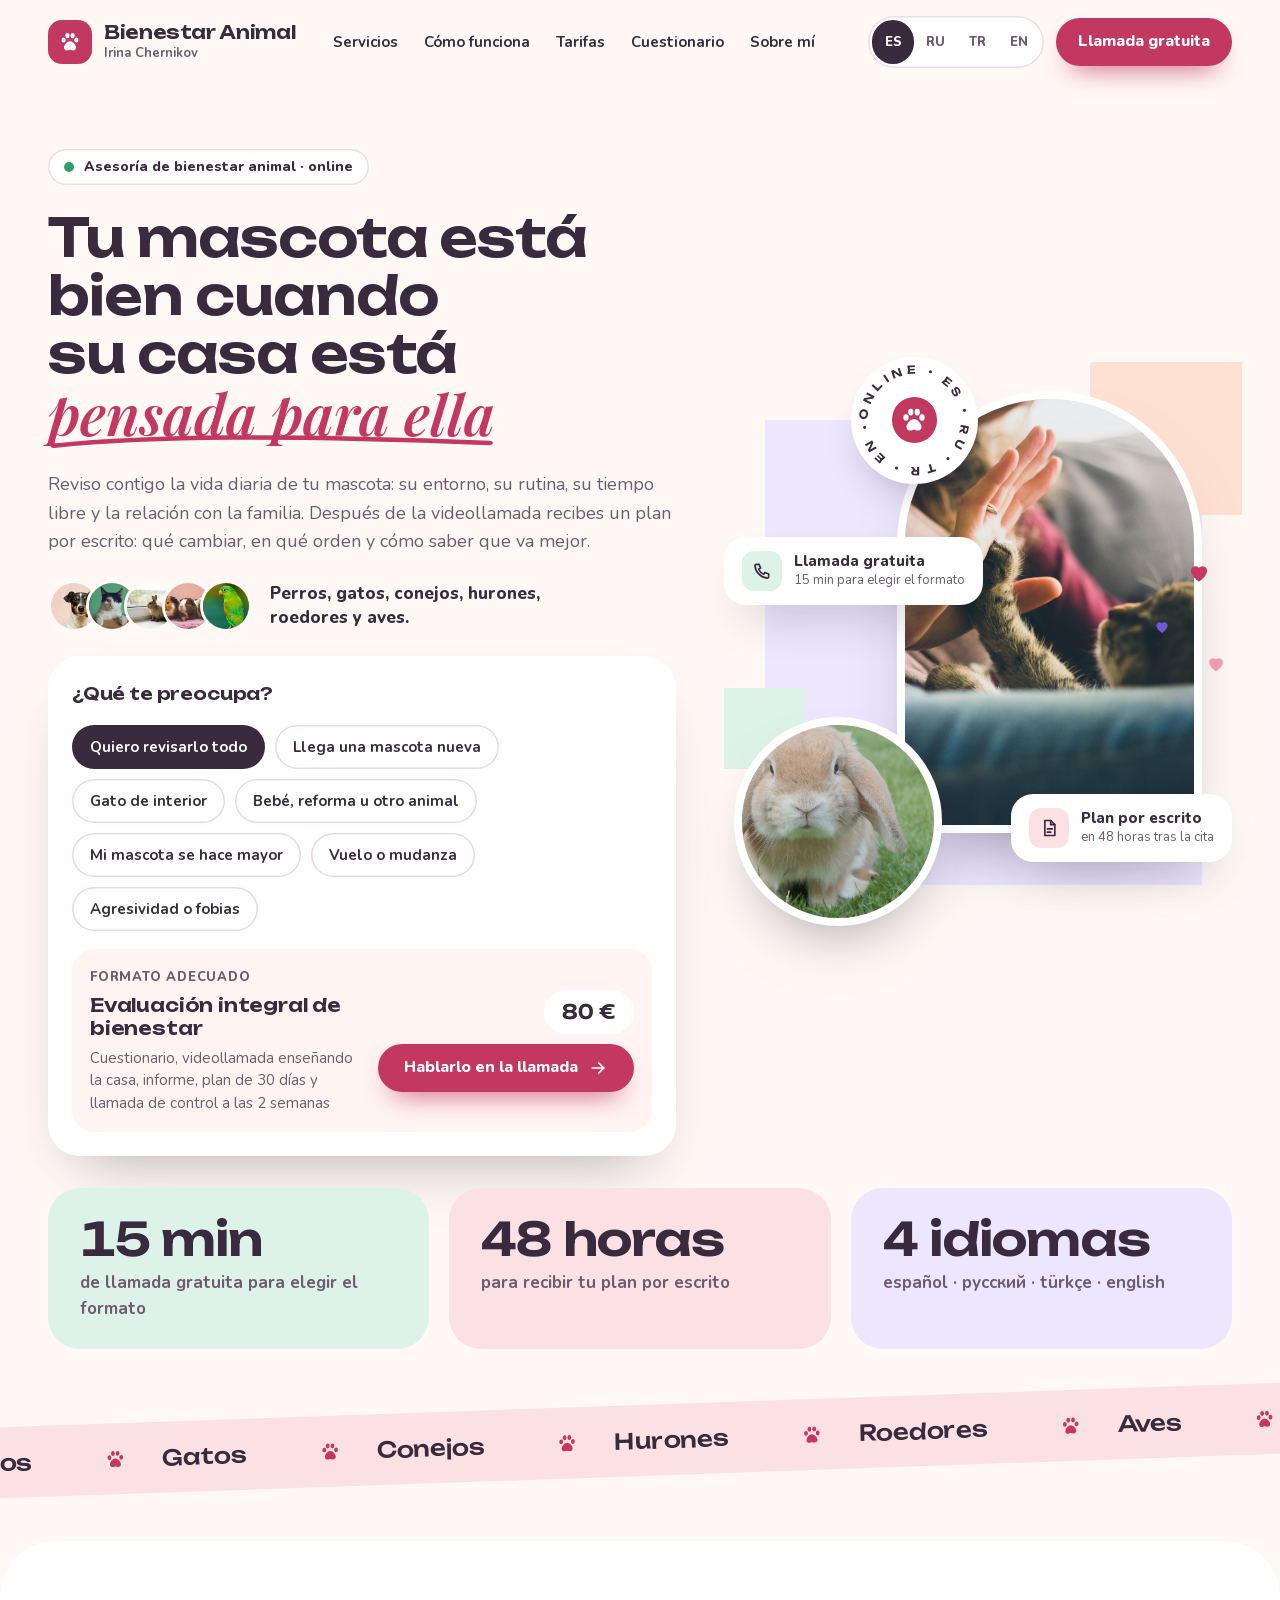
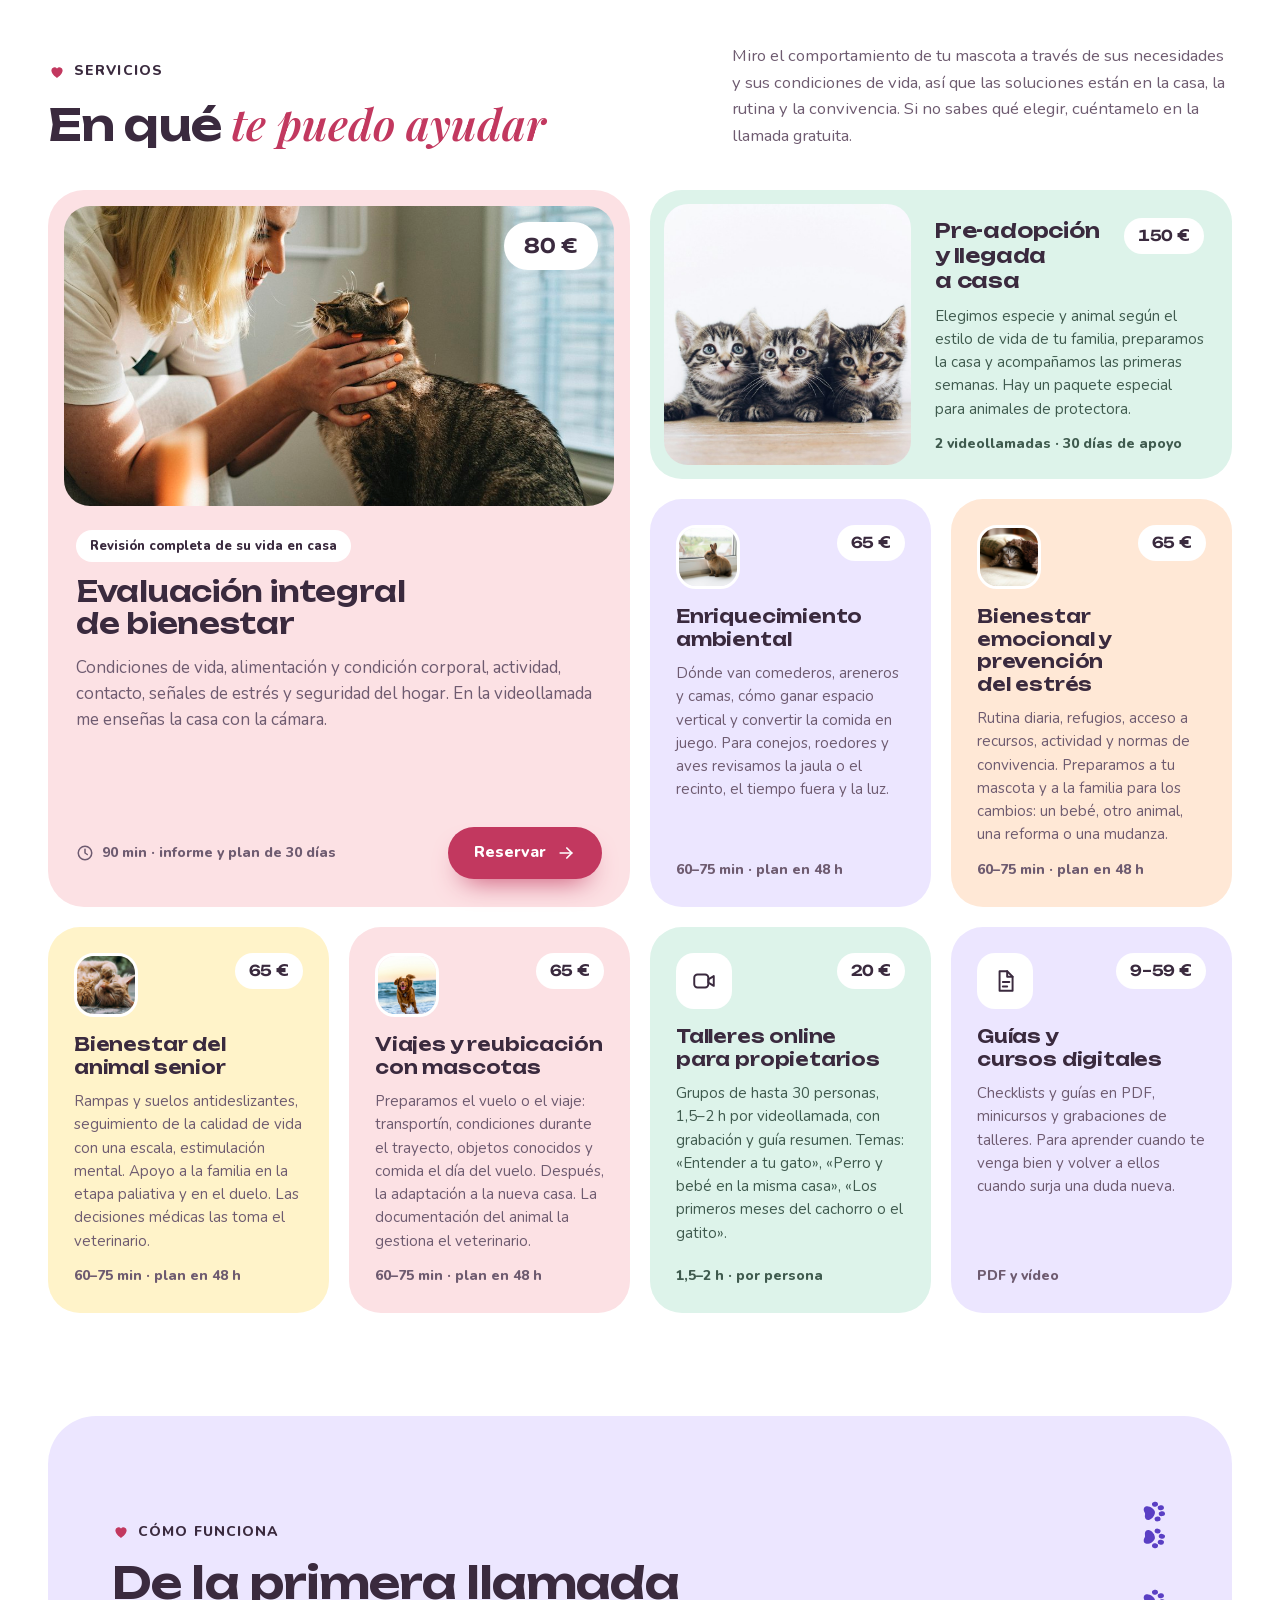
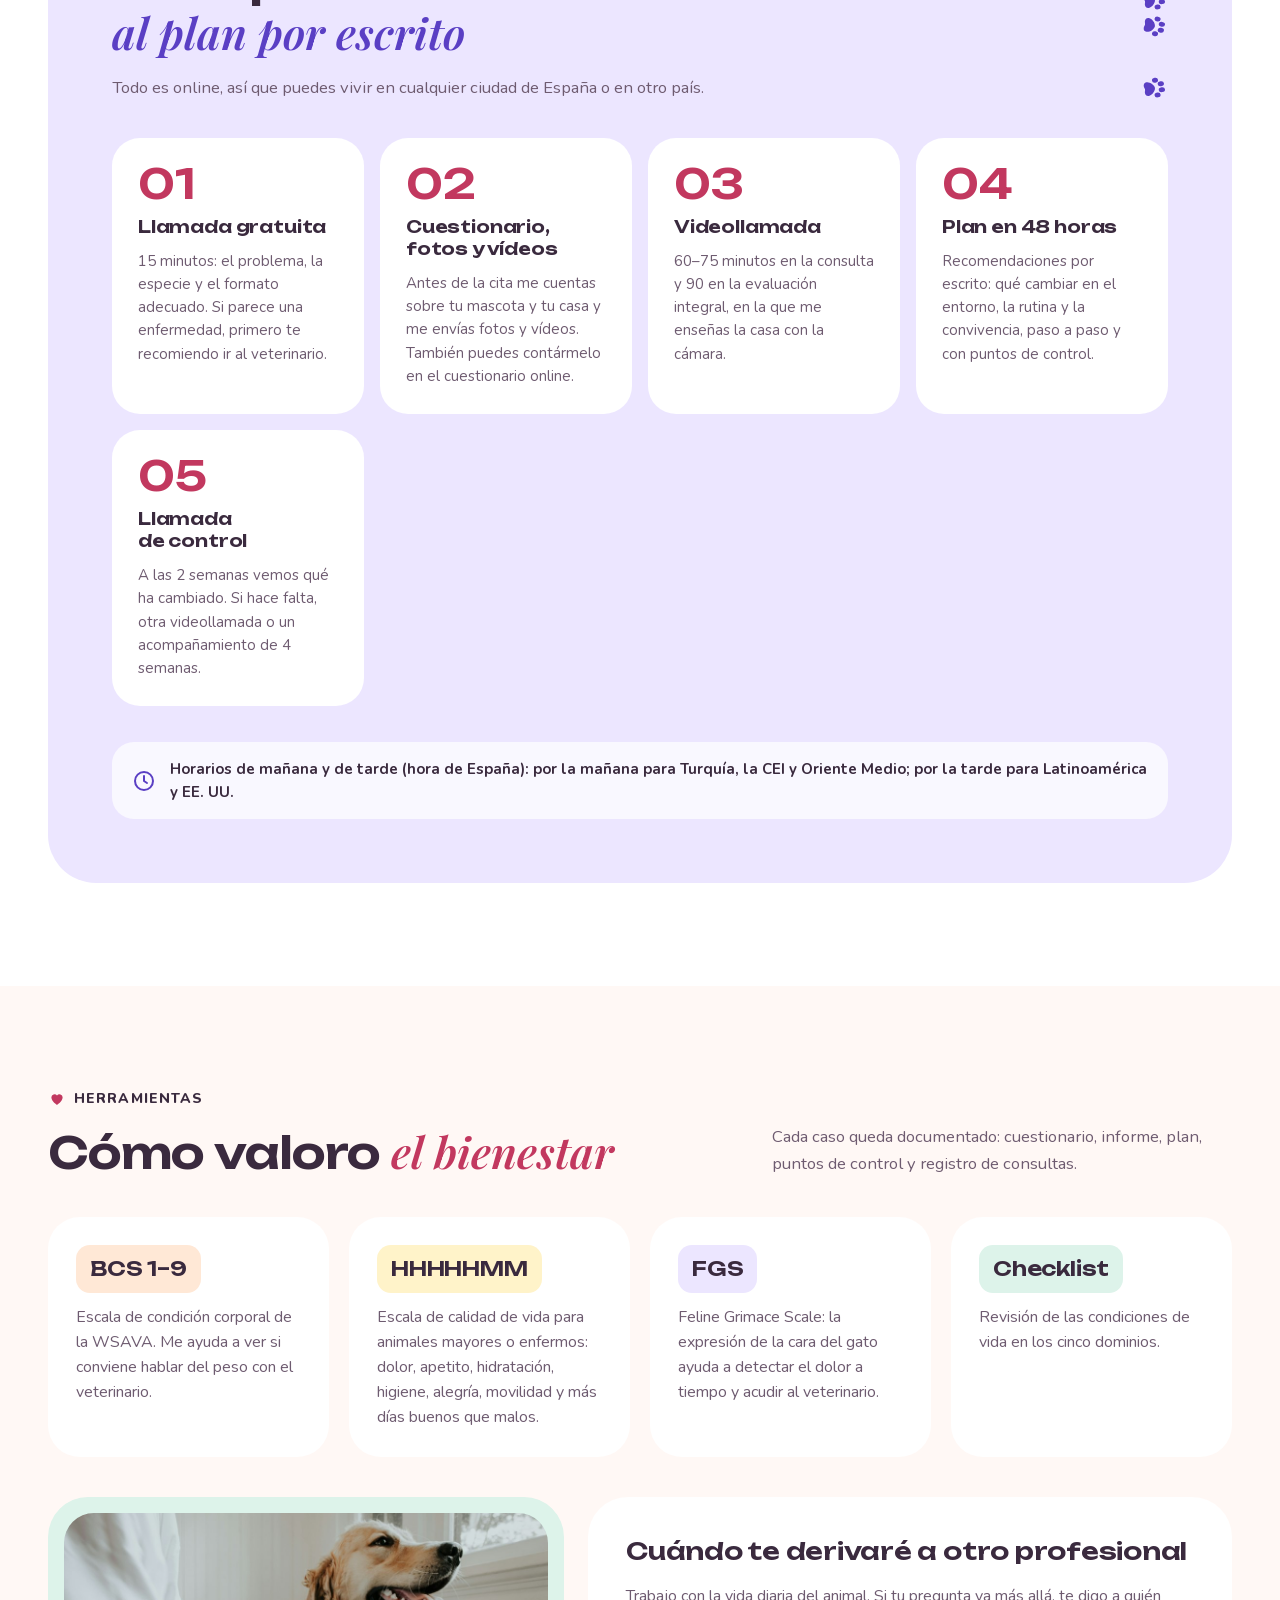
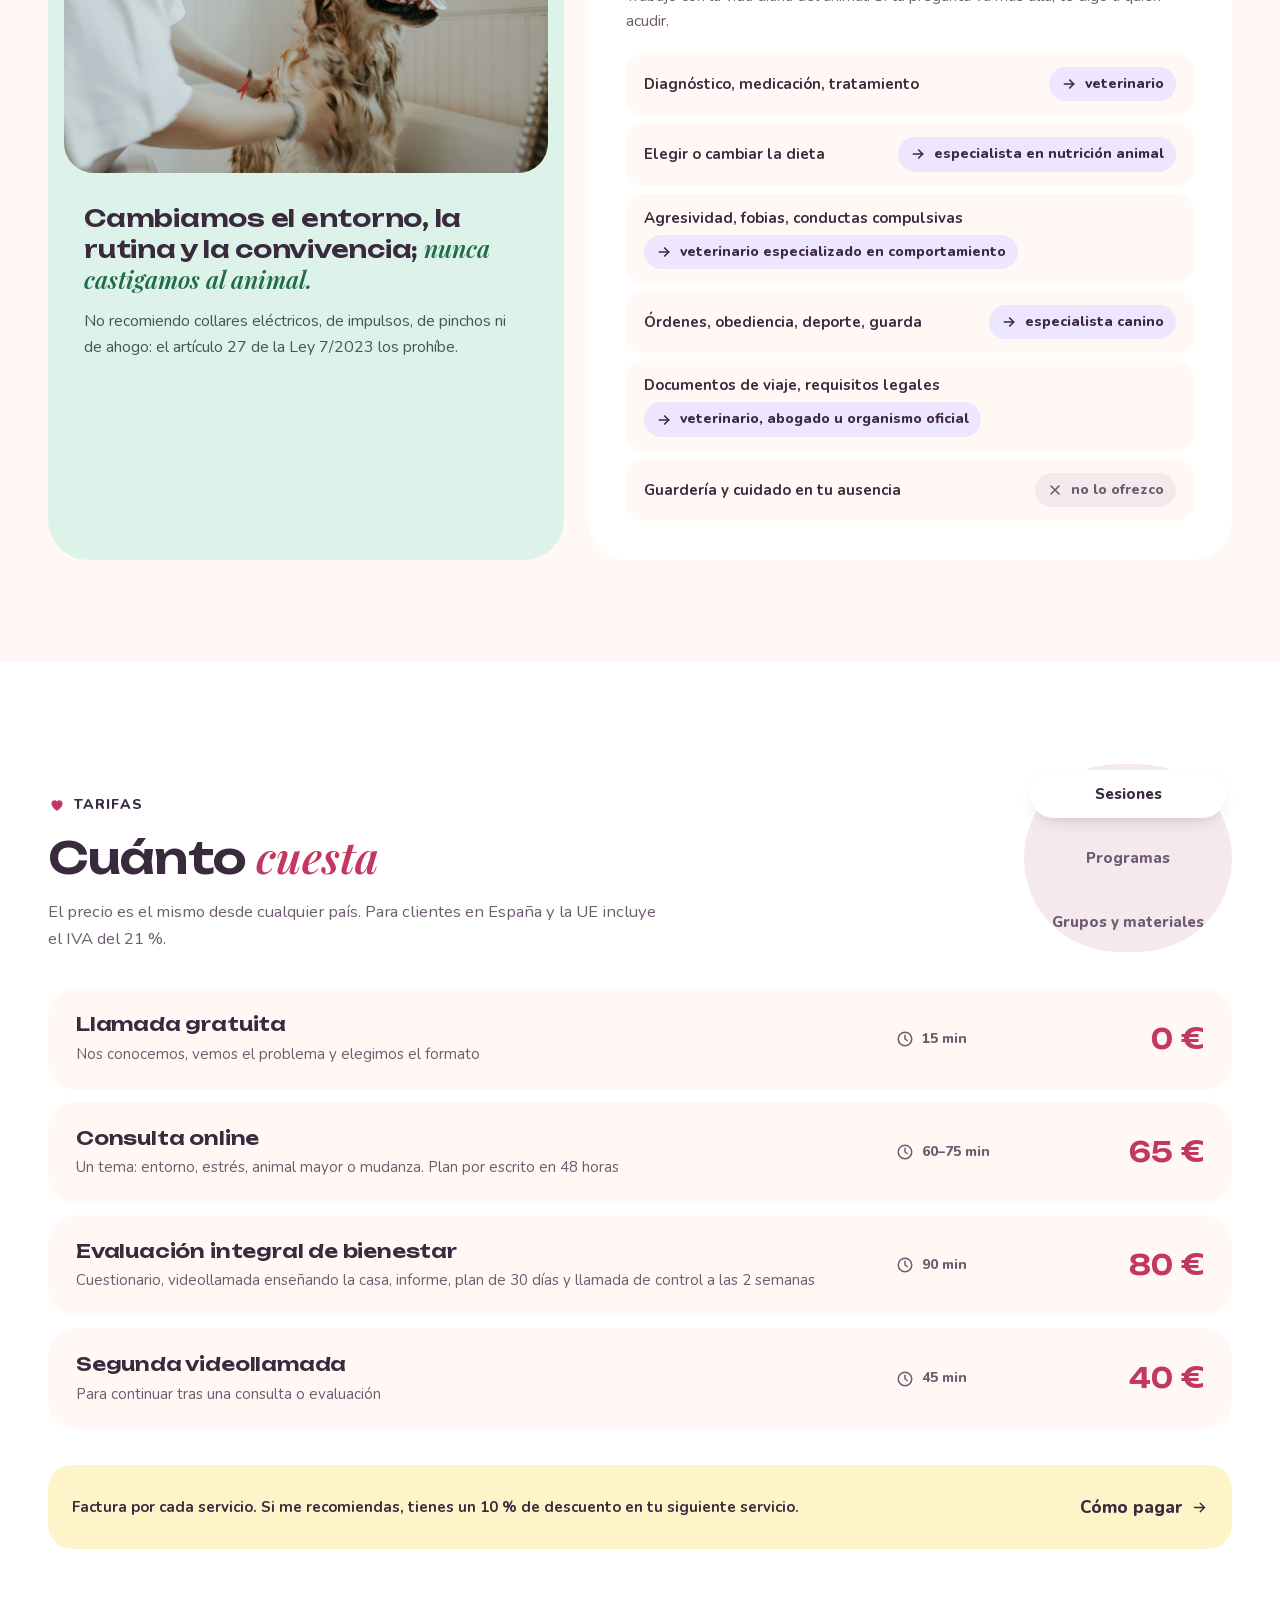
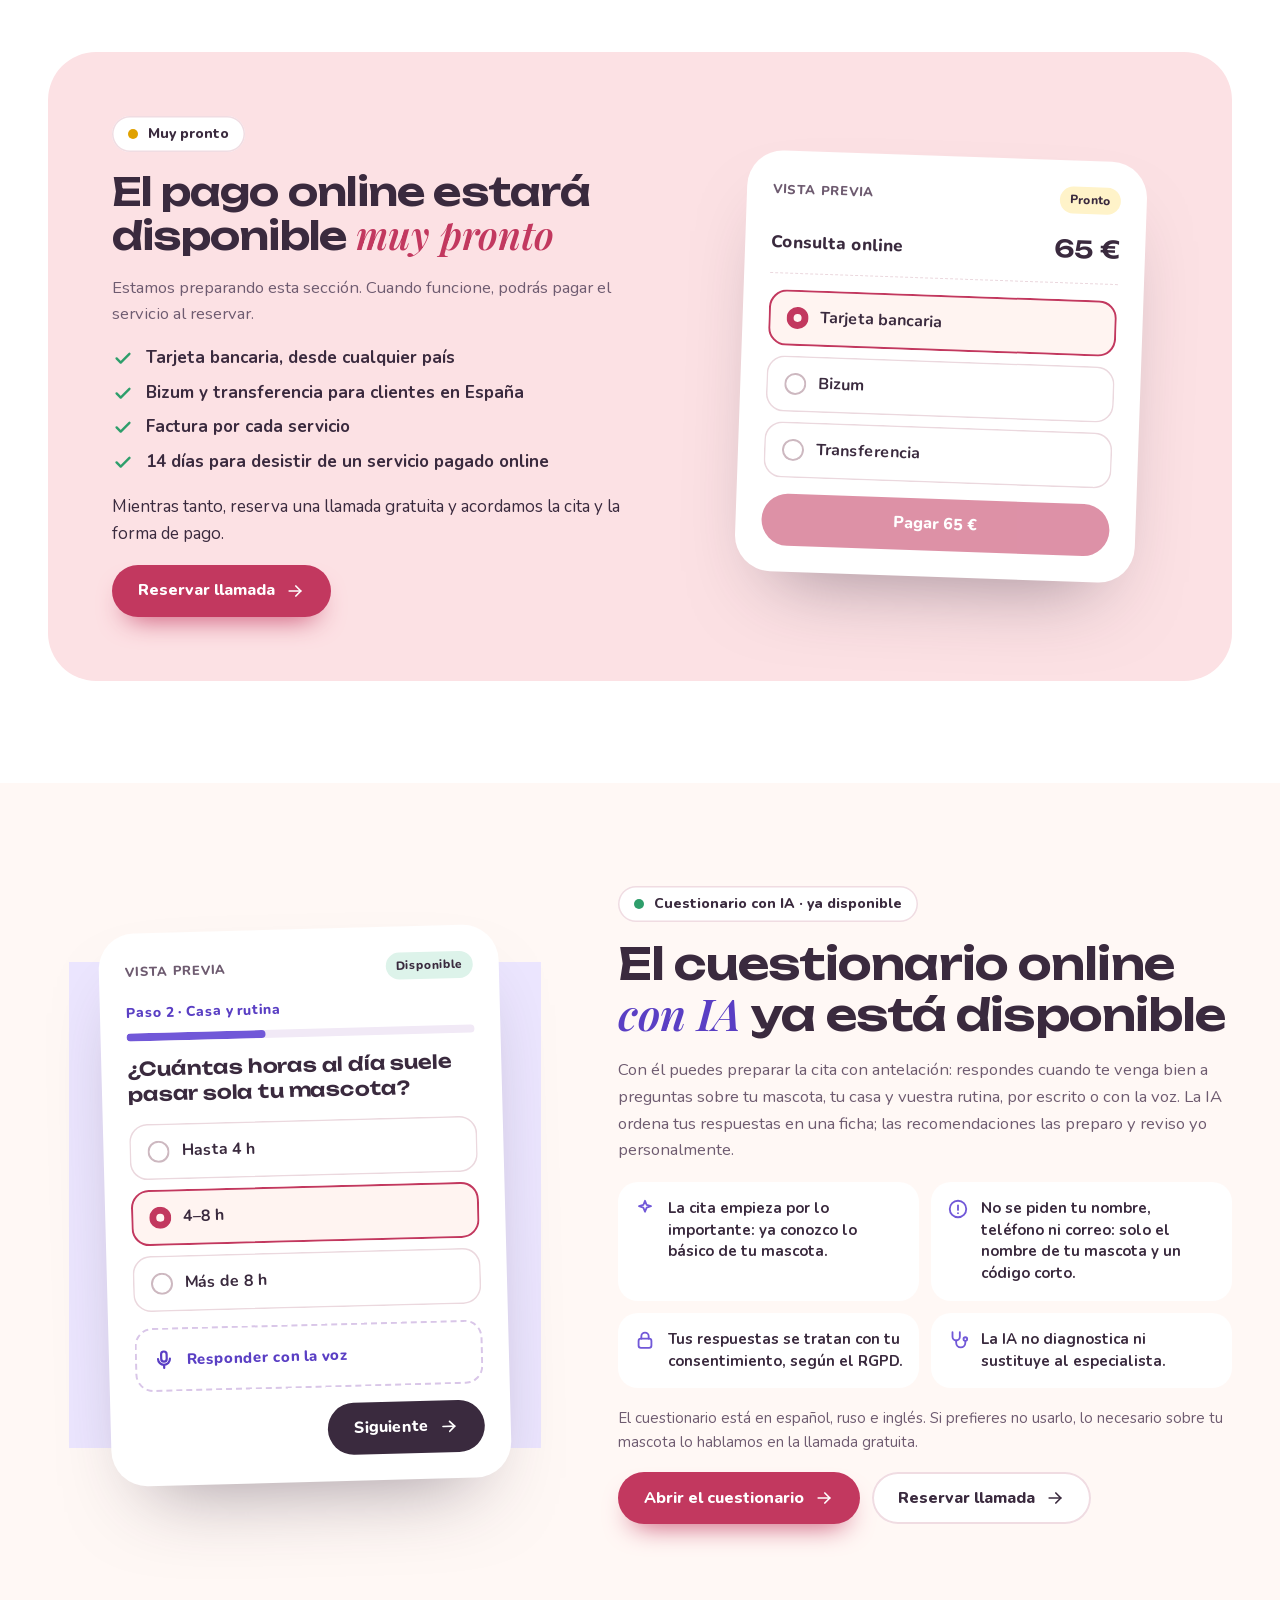
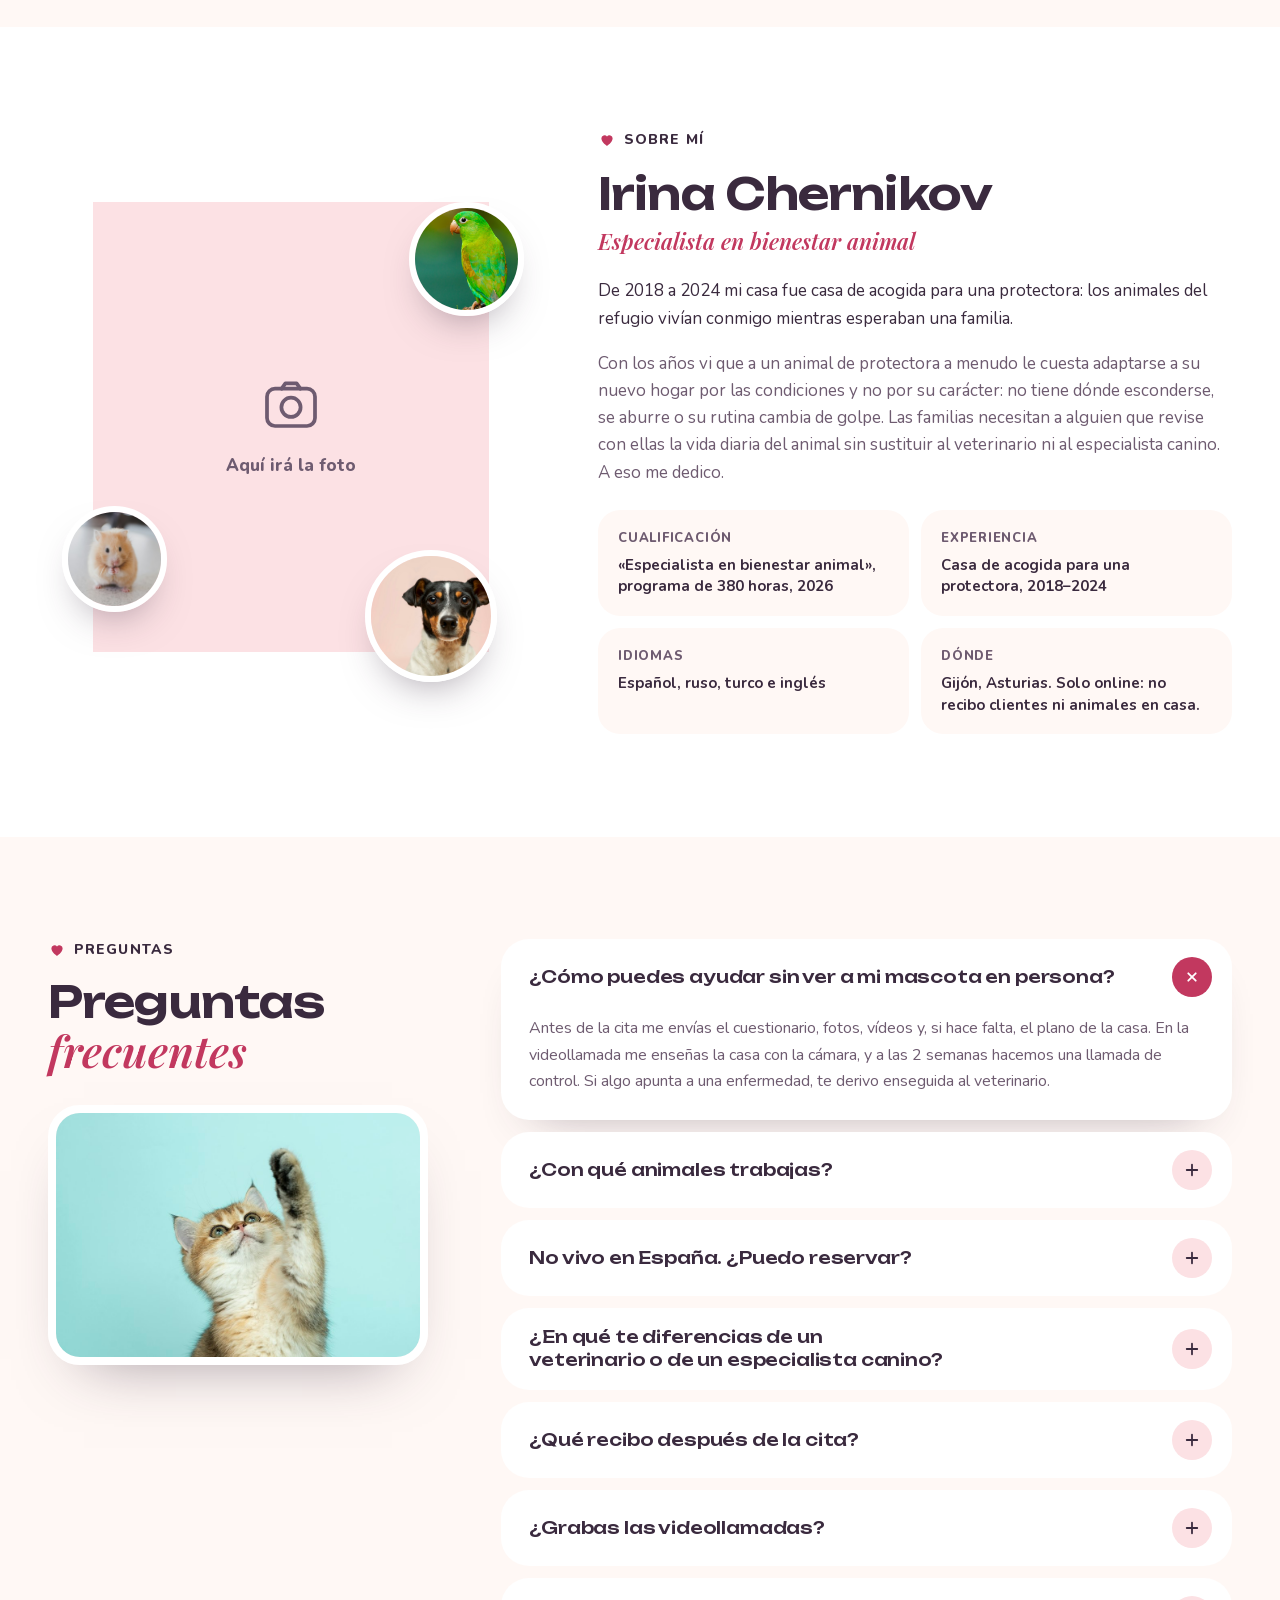
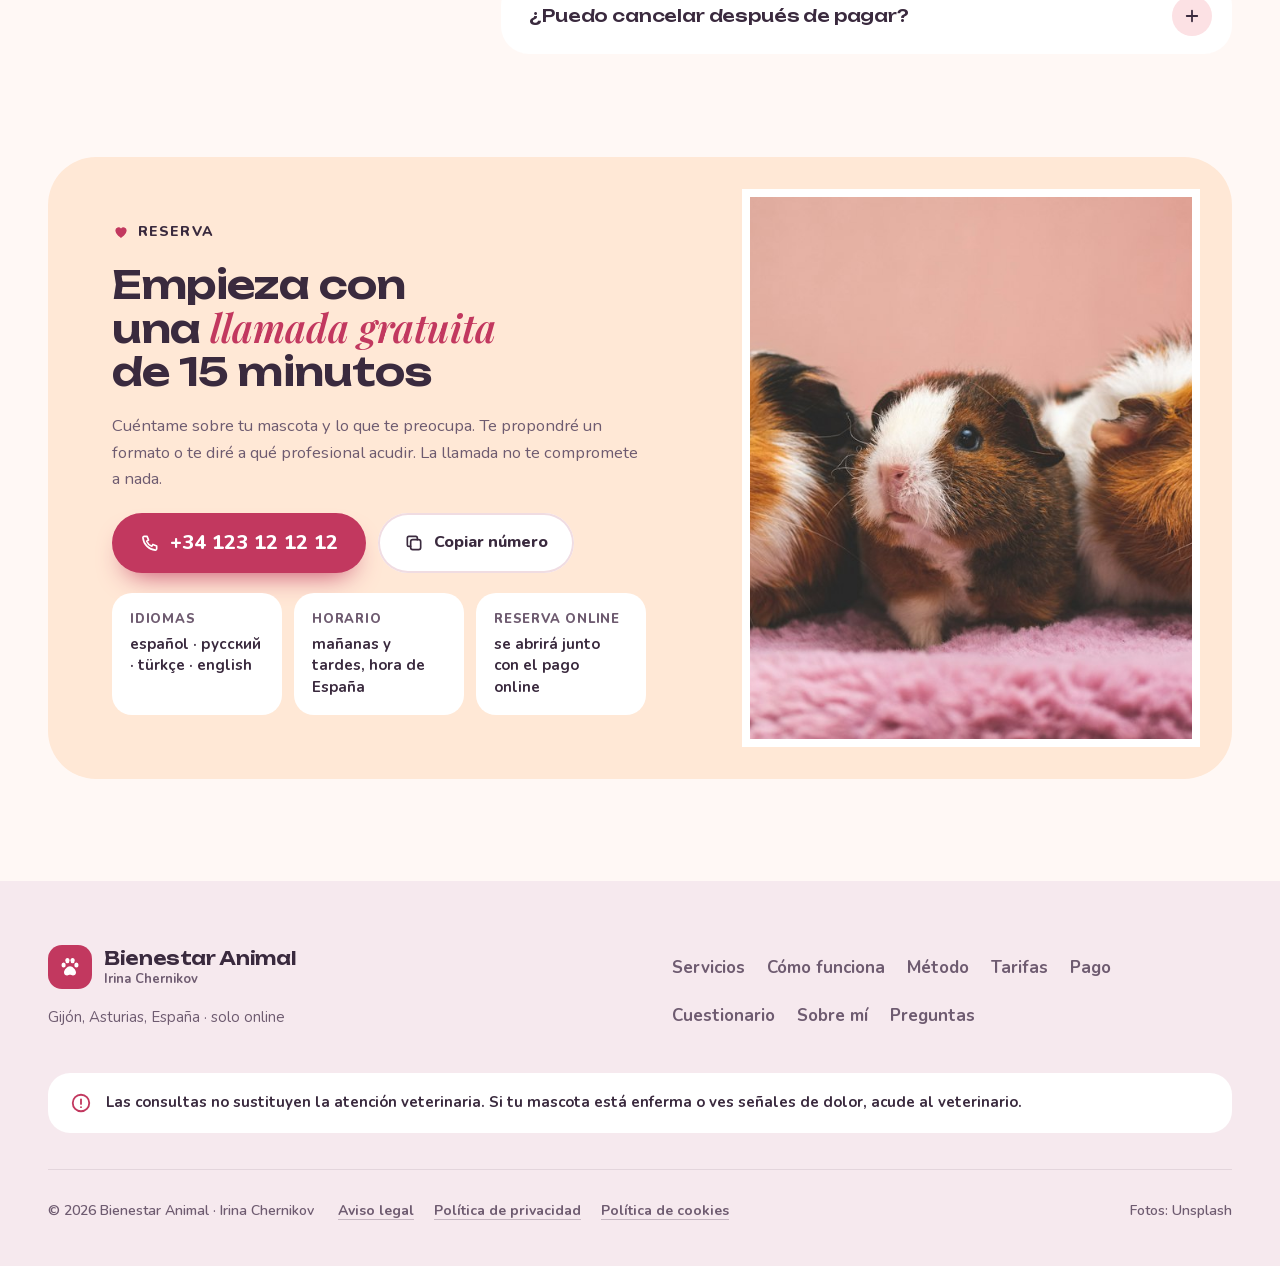
==== commit bfe79f09: "Open the online questionnaire from the landing page - Questionnaire section now says it is live and " ====
--- a/site/index.html
+++ b/site/index.html
@@ -659,6 +659,8 @@
 .upload .ic{font-size:22px;stroke-width:2.4}
 .quiz-copy{flex:1 1 460px;min-width:0;display:flex;flex-direction:column;gap:18px}
 .quiz-copy .mark{color:var(--violet)}
+.quiz-cta{display:flex;flex-wrap:wrap;gap:12px}
+.mock-head span.live{background:var(--mint)}
 .facts4{display:grid;grid-template-columns:repeat(auto-fit,minmax(240px,1fr));gap:12px}
 .facts4 li{display:flex;gap:12px;align-items:flex-start;padding:16px;border-radius:20px;background:var(--surface);font-size:15px;font-weight:700;line-height:1.45}
 .facts4 .ic{font-size:22px;color:var(--violet-soft)}
@@ -750,6 +752,7 @@
   <symbol id="i-menu" viewBox="0 0 24 24"><path d="M4 7h16"></path><path d="M4 12h16"></path><path d="M4 17h10"></path></symbol>
   <symbol id="i-close" viewBox="0 0 24 24"><path d="M6 6l12 12"></path><path d="M18 6L6 18"></path></symbol>
   <symbol id="i-plus" viewBox="0 0 24 24"><path d="M12 5v14"></path><path d="M5 12h14"></path></symbol>
+  <symbol id="i-mic" viewBox="0 0 24 24"><rect x="9" y="3" width="6" height="11" rx="3"></rect><path d="M5.5 11a6.5 6.5 0 0 0 13 0"></path><path d="M12 17.5V21"></path></symbol>
   <symbol id="i-camera" viewBox="0 0 24 24"><rect x="3" y="5.5" width="18" height="14" rx="3"></rect><circle cx="12" cy="12.5" r="3.6"></circle><path d="M8.5 5.5l1.4-2h4.2l1.4 2"></path></symbol>
 </svg>
 
@@ -952,7 +955,7 @@
       </div>
       <ol class="steps" style="padding:0;margin:0;list-style:none">
         <li class="step card" data-reveal><h3 data-i18n="steps.0.t">Llamada gratuita</h3><p data-i18n="steps.0.d">15 minutos: el problema, la especie y el formato adecuado. Si parece una enfermedad, primero te recomiendo ir al veterinario.</p></li>
-        <li class="step card" data-reveal><h3 data-i18n="steps.1.t">Cuestionario, fotos y vídeos</h3><p data-i18n="steps.1.d">Antes de la cita me cuentas sobre tu mascota y tu casa y me envías fotos y vídeos. Pronto podrás hacerlo en el cuestionario online.</p></li>
+        <li class="step card" data-reveal><h3 data-i18n="steps.1.t">Cuestionario, fotos y vídeos</h3><p data-i18n="steps.1.d">Antes de la cita me cuentas sobre tu mascota y tu casa y me envías fotos y vídeos. También puedes contármelo en el cuestionario online.</p></li>
         <li class="step card" data-reveal><h3 data-i18n="steps.2.t">Videollamada</h3><p data-i18n="steps.2.d">60–75 minutos en la consulta y 90 en la evaluación integral, en la que me enseñas la casa con la cámara.</p></li>
         <li class="step card" data-reveal><h3 data-i18n="steps.3.t">Plan en 48 horas</h3><p data-i18n="steps.3.d">Recomendaciones por escrito: qué cambiar en el entorno, la rutina y la convivencia, paso a paso y con puntos de control.</p></li>
         <li class="step card" data-reveal><h3 data-i18n="steps.4.t">Llamada de control</h3><p data-i18n="steps.4.d">A las 2 semanas vemos qué ha cambiado. Si hace falta, otra videollamada o un acompañamiento de 4 semanas.</p></li>
@@ -1065,7 +1068,7 @@
     <div class="mock-col" data-reveal>
       <div class="blob" aria-hidden="true"></div>
       <div class="mock">
-        <div class="mock-head"><span data-i18n="preview">Vista previa</span><span data-i18n="soon">Pronto</span></div>
+        <div class="mock-head"><span data-i18n="preview">Vista previa</span><span class="live" data-i18n="qLive">Disponible</span></div>
         <div class="qstep"><span data-i18n="qStep">Paso 2 · Casa y rutina</span><div class="qbar"><span></span></div></div>
         <p class="qtitle" id="qtitle" data-i18n="qQuestion">¿Cuántas horas al día suele pasar sola tu mascota?</p>
         <div class="opts" role="radiogroup" aria-labelledby="qtitle">
@@ -1073,22 +1076,22 @@
           <button type="button" class="opt" role="radio" aria-checked="true" data-i18n="qo.1">4–8 h</button>
           <button type="button" class="opt" role="radio" aria-checked="false" data-i18n="qo.2">Más de 8 h</button>
         </div>
-        <div class="upload"><svg class="ic"><use href="#i-plus"></use></svg><span data-i18n="qUpload">Fotos de dónde duerme y come</span></div>
-        <span class="btn btn-ink" aria-disabled="true" style="align-self:flex-end;opacity:1"><span data-i18n="qNext">Siguiente</span><svg class="ic arr"><use href="#i-arrow"></use></svg></span>
+        <div class="upload"><svg class="ic"><use href="#i-mic"></use></svg><span data-i18n="qVoice">Responder con la voz</span></div>
+        <a class="btn btn-ink" href="https://157-230-17-187.sslip.io/" target="_blank" rel="noopener" style="align-self:flex-end"><span data-i18n="qNext">Siguiente</span><svg class="ic arr"><use href="#i-arrow"></use></svg></a>
       </div>
     </div>
     <div class="quiz-copy" data-reveal>
-      <span class="badge"><span class="pulse-dot soon"></span><span data-i18n="qBadge">Cuestionario y app con IA · pronto</span></span>
-      <h2 class="h2"><span data-i18n="qA">El cuestionario online </span><span class="mark" data-i18n="qI">con IA</span><span data-i18n="qB"> estará disponible muy pronto</span></h2>
-      <p class="lead" data-i18n="qText">Con él podrás preparar la cita con antelación: respondes cuando te venga bien a preguntas sobre tu mascota, tu casa y vuestra rutina, y subes fotos y vídeos. La IA ordena tus respuestas en una ficha; las recomendaciones las preparo y reviso yo personalmente.</p>
+      <span class="badge"><span class="pulse-dot"></span><span data-i18n="qBadge">Cuestionario con IA · ya disponible</span></span>
+      <h2 class="h2"><span data-i18n="qA">El cuestionario online </span><span class="mark" data-i18n="qI">con IA</span><span data-i18n="qB"> ya está disponible</span></h2>
+      <p class="lead" data-i18n="qText">Con él puedes preparar la cita con antelación: respondes cuando te venga bien a preguntas sobre tu mascota, tu casa y vuestra rutina, por escrito o con la voz. La IA ordena tus respuestas en una ficha; las recomendaciones las preparo y reviso yo personalmente.</p>
       <ul class="facts4">
         <li><svg class="ic"><use href="#i-spark"></use></svg><span data-i18n="q1">La cita empieza por lo importante: ya conozco lo básico de tu mascota.</span></li>
-        <li><svg class="ic"><use href="#i-info"></use></svg><span data-i18n="q2">Antes de empezar verás un aviso de que tus respuestas las procesa una IA.</span></li>
-        <li><svg class="ic"><use href="#i-lock"></use></svg><span data-i18n="q3">Datos, fotos y vídeos se tratan con tu consentimiento, según el RGPD.</span></li>
+        <li><svg class="ic"><use href="#i-info"></use></svg><span data-i18n="q2">No se piden tu nombre, teléfono ni correo: solo el nombre de tu mascota y un código corto.</span></li>
+        <li><svg class="ic"><use href="#i-lock"></use></svg><span data-i18n="q3">Tus respuestas se tratan con tu consentimiento, según el RGPD.</span></li>
         <li><svg class="ic"><use href="#i-steth"></use></svg><span data-i18n="q4">La IA no diagnostica ni sustituye al especialista.</span></li>
       </ul>
-      <p style="font-size:15px;color:var(--soft)" data-i18n="qNote">Mientras no esté abierto, lo necesario sobre tu mascota lo hablamos en la llamada gratuita.</p>
-      <a class="btn btn-soft" href="#booking" style="align-self:flex-start"><span data-i18n="bookCall">Reservar llamada</span><svg class="ic arr"><use href="#i-arrow"></use></svg></a>
+      <p style="font-size:15px;color:var(--soft)" data-i18n="qNote">El cuestionario está en español, ruso e inglés. Si prefieres no usarlo, lo necesario sobre tu mascota lo hablamos en la llamada gratuita.</p>
+      <div class="quiz-cta"><a class="btn btn-accent" href="https://157-230-17-187.sslip.io/" target="_blank" rel="noopener"><span data-i18n="qOpen">Abrir el cuestionario</span><svg class="ic arr"><use href="#i-arrow"></use></svg></a><a class="btn btn-soft" href="#booking"><span data-i18n="bookCall">Reservar llamada</span><svg class="ic arr"><use href="#i-arrow"></use></svg></a></div>
     </div>
   </div>
 </section>
@@ -1209,7 +1212,7 @@
   <a href="tel:+34123121212"><svg class="ic" aria-hidden="true"><use href="#i-phone"></use></svg><span class="sr-only"><span data-i18n="phone">Teléfono</span> +34 123 12 12 12</span></a>
 </div>
 
-<script id="i18n-data" type="application/json">{"es":{"home":"Bienestar Animal — inicio","mainNav":"Menú principal","langLabel":"Idioma","menu":"Abrir menú","sections":"Secciones","nav":{"services":"Servicios","how":"Cómo funciona","prices":"Tarifas","payment":"Pago","quiz":"Cuestionario","about":"Sobre mí","approach":"Método","faq":"Preguntas"},"cta":"Llamada gratuita","eyebrow":"Asesoría de bienestar animal · online","h1a":"Tu mascota está bien cuando su casa está ","h1i":"pensada para ella","h1b":"","lead":"Reviso contigo la vida diaria de tu mascota: su entorno, su rutina, su tiempo libre y la relación con la familia. Después de la videollamada recibes un plan por escrito: qué cambiar, en qué orden y cómo saber que va mejor.","species":"Perros, gatos, conejos, hurones, roedores y aves.","sp":["Perros","Gatos","Conejos","Hurones","Roedores","Aves"],"ask":"¿Qué te preocupa?","askGroup":"Elige tu situación","fitLabel":"Formato adecuado","discuss":"Hablarlo en la llamada","fc1":"15 min para elegir el formato","fc2t":"Plan por escrito","fc2":"en 48 horas tras la cita","statsLabel":"El formato en breve","ribbonLabel":"Especies","st1n":"15 min","st1t":"de llamada gratuita para elegir el formato","st2n":"48 horas","st2t":"para recibir tu plan por escrito","st3n":"4 idiomas","svA":"En qué ","svI":"te puedo ayudar","svB":"","svLead":"Miro el comportamiento de tu mascota a través de sus necesidades y sus condiciones de vida, así que las soluciones están en la casa, la rutina y la convivencia. Si no sabes qué elegir, cuéntamelo en la llamada gratuita.","book":"Reservar","m65":"60–75 min · plan en 48 h","s1tag":"Revisión completa de su vida en casa","s1t":"Evaluación integral de bienestar","s1d":"Condiciones de vida, alimentación y condición corporal, actividad, contacto, señales de estrés y seguridad del hogar. En la videollamada me enseñas la casa con la cámara.","s1m":"90 min · informe y plan de 30 días","s2t":"Pre-adopción y llegada a casa","s2d":"Elegimos especie y animal según el estilo de vida de tu familia, preparamos la casa y acompañamos las primeras semanas. Hay un paquete especial para animales de protectora.","s2m":"2 videollamadas · 30 días de apoyo","s3t":"Enriquecimiento ambiental","s3d":"Dónde van comederos, areneros y camas, cómo ganar espacio vertical y convertir la comida en juego. Para conejos, roedores y aves revisamos la jaula o el recinto, el tiempo fuera y la luz.","s4t":"Bienestar emocional y prevención del estrés","s4d":"Rutina diaria, refugios, acceso a recursos, actividad y normas de convivencia. Preparamos a tu mascota y a la familia para los cambios: un bebé, otro animal, una reforma o una mudanza.","s5t":"Bienestar del animal senior","s5d":"Rampas y suelos antideslizantes, seguimiento de la calidad de vida con una escala, estimulación mental. Apoyo a la familia en la etapa paliativa y en el duelo. Las decisiones médicas las toma el veterinario.","s6t":"Viajes y reubicación con mascotas","s6d":"Preparamos el vuelo o el viaje: transportín, condiciones durante el trayecto, objetos conocidos y comida el día del vuelo. Después, la adaptación a la nueva casa. La documentación del animal la gestiona el veterinario.","s7t":"Talleres online para propietarios","s7d":"Grupos de hasta 30 personas, 1,5–2 h por videollamada, con grabación y guía resumen. Temas: «Entender a tu gato», «Perro y bebé en la misma casa», «Los primeros meses del cachorro o el gatito».","s7m":"1,5–2 h · por persona","s8t":"Guías y cursos digitales","s8d":"Checklists y guías en PDF, minicursos y grabaciones de talleres. Para aprender cuando te venga bien y volver a ellos cuando surja una duda nueva.","s8m":"PDF y vídeo","howK":"Cómo funciona","howA":"De la primera llamada ","howI":"al plan por escrito","howB":"","howLead":"Todo es online, así que puedes vivir en cualquier ciudad de España o en otro país.","steps":[{"t":"Llamada gratuita","d":"15 minutos: el problema, la especie y el formato adecuado. Si parece una enfermedad, primero te recomiendo ir al veterinario."},{"t":"Cuestionario, fotos y vídeos","d":"Antes de la cita me cuentas sobre tu mascota y tu casa y me envías fotos y vídeos. Pronto podrás hacerlo en el cuestionario online."},{"t":"Videollamada","d":"60–75 minutos en la consulta y 90 en la evaluación integral, en la que me enseñas la casa con la cámara."},{"t":"Plan en 48 horas","d":"Recomendaciones por escrito: qué cambiar en el entorno, la rutina y la convivencia, paso a paso y con puntos de control."},{"t":"Llamada de control","d":"A las 2 semanas vemos qué ha cambiado. Si hace falta, otra videollamada o un acompañamiento de 4 semanas."}],"slots":"Horarios de mañana y de tarde (hora de España): por la mañana para Turquía, la CEI y Oriente Medio; por la tarde para Latinoamérica y EE. UU.","toolsK":"Herramientas","apA":"Cómo valoro ","apI":"el bienestar","apB":"","apLead":"Cada caso queda documentado: cuestionario, informe, plan, puntos de control y registro de consultas.","tools":[{"k":"BCS 1–9","d":"Escala de condición corporal de la WSAVA. Me ayuda a ver si conviene hablar del peso con el veterinario."},{"k":"HHHHHMM","d":"Escala de calidad de vida para animales mayores o enfermos: dolor, apetito, hidratación, higiene, alegría, movilidad y más días buenos que malos."},{"k":"FGS","d":"Feline Grimace Scale: la expresión de la cara del gato ayuda a detectar el dolor a tiempo y acudir al veterinario."},{"k":"Checklist","d":"Revisión de las condiciones de vida en los cinco dominios."}],"prA":"Cambiamos el entorno, la rutina y la convivencia; ","prI":"nunca castigamos al animal.","prText":"No recomiendo collares eléctricos, de impulsos, de pinchos ni de ahogo: el artículo 27 de la Ley 7/2023 los prohíbe.","refT":"Cuándo te derivaré a otro profesional","refLead":"Trabajo con la vida diaria del animal. Si tu pregunta va más allá, te digo a quién acudir.","refs":[{"what":"Diagnóstico, medicación, tratamiento","who":"veterinario"},{"what":"Elegir o cambiar la dieta","who":"especialista en nutrición animal"},{"what":"Agresividad, fobias, conductas compulsivas","who":"veterinario especializado en comportamiento"},{"what":"Órdenes, obediencia, deporte, guarda","who":"especialista canino"},{"what":"Documentos de viaje, requisitos legales","who":"veterinario, abogado u organismo oficial"},{"what":"Guardería y cuidado en tu ausencia","who":"no lo ofrezco","no":true}],"pcA":"Cuánto ","pcI":"cuesta","pcB":"","pcTabs":"Tipo de tarifa","pcLead":"El precio es el mismo desde cualquier país. Para clientes en España y la UE incluye el IVA del 21 %.","prices":{"sessions":{"label":"Sesiones","rows":[{"name":"Llamada gratuita","desc":"Nos conocemos, vemos el problema y elegimos el formato","time":"15 min","price":"0 €"},{"name":"Consulta online","desc":"Un tema: entorno, estrés, animal mayor o mudanza. Plan por escrito en 48 horas","time":"60–75 min","price":"65 €"},{"name":"Evaluación integral de bienestar","desc":"Cuestionario, videollamada enseñando la casa, informe, plan de 30 días y llamada de control a las 2 semanas","time":"90 min","price":"80 €"},{"name":"Segunda videollamada","desc":"Para continuar tras una consulta o evaluación","time":"45 min","price":"40 €"}]},"programs":{"label":"Programas","rows":[{"name":"Acompañamiento online","desc":"Dos videollamadas, apoyo por mensajería y ajuste del plan cada semana","time":"4 semanas","price":"150 €"},{"name":"Paquete «Nueva mascota»","desc":"Elección del animal, preparación de la casa, 2 videollamadas y apoyo por mensajería","time":"30 días","price":"150 €"}]},"groups":{"label":"Grupos y materiales","rows":[{"name":"Taller para propietarios","desc":"Grupo de hasta 30 personas, grabación y guía resumen","time":"1,5–2 h · por persona","price":"20 €"},{"name":"Guías, checklists y minicursos","desc":"PDF, vídeo y grabaciones de talleres","time":"—","price":"9–59 €"}]}},"pcNotes":"Factura por cada servicio. Si me recomiendas, tienes un 10 % de descuento en tu siguiente servicio.","howPay":"Cómo pagar","comingSoon":"Muy pronto","payA":"El pago online estará disponible ","payI":"muy pronto","payB":"","payText":"Estamos preparando esta sección. Cuando funcione, podrás pagar el servicio al reservar.","payList":["Tarjeta bancaria, desde cualquier país","Bizum y transferencia para clientes en España","Factura por cada servicio","14 días para desistir de un servicio pagado online"],"payMean":"Mientras tanto, reserva una llamada gratuita y acordamos la cita y la forma de pago.","bookCall":"Reservar llamada","preview":"Vista previa","soon":"Pronto","consult":"Consulta online","payMethod":"Forma de pago","pm":["Tarjeta bancaria","Bizum","Transferencia"],"payBtn":"Pagar 65 €","qBadge":"Cuestionario y app con IA · pronto","qA":"El cuestionario online ","qI":"con IA","qB":" estará disponible muy pronto","qText":"Con él podrás preparar la cita con antelación: respondes cuando te venga bien a preguntas sobre tu mascota, tu casa y vuestra rutina, y subes fotos y vídeos. La IA ordena tus respuestas en una ficha; las recomendaciones las preparo y reviso yo personalmente.","q1":"La cita empieza por lo importante: ya conozco lo básico de tu mascota.","q2":"Antes de empezar verás un aviso de que tus respuestas las procesa una IA.","q3":"Datos, fotos y vídeos se tratan con tu consentimiento, según el RGPD.","q4":"La IA no diagnostica ni sustituye al especialista.","qNote":"Mientras no esté abierto, lo necesario sobre tu mascota lo hablamos en la llamada gratuita.","qStep":"Paso 2 · Casa y rutina","qQuestion":"¿Cuántas horas al día suele pasar sola tu mascota?","qo":["Hasta 4 h","4–8 h","Más de 8 h"],"qUpload":"Fotos de dónde duerme y come","qNext":"Siguiente","photo":"Aquí irá la foto","ab1":"De 2018 a 2024 mi casa fue casa de acogida para una protectora: los animales del refugio vivían conmigo mientras esperaban una familia.","ab2":"Con los años vi que a un animal de protectora a menudo le cuesta adaptarse a su nuevo hogar por las condiciones y no por su carácter: no tiene dónde esconderse, se aburre o su rutina cambia de golpe. Las familias necesitan a alguien que revise con ellas la vida diaria del animal sin sustituir al veterinario ni al especialista canino. A eso me dedico.","facts":[{"k":"Cualificación","v":"«Especialista en bienestar animal», programa de 380 horas, 2026"},{"k":"Experiencia","v":"Casa de acogida para una protectora, 2018–2024"},{"k":"Idiomas","v":"Español, ruso, turco e inglés"},{"k":"Dónde","v":"Gijón, Asturias. Solo online: no recibo clientes ni animales en casa."}],"fqA":"Preguntas ","fqI":"frecuentes","fqB":"","faqs":[{"q":"¿Cómo puedes ayudar sin ver a mi mascota en persona?","a":"Antes de la cita me envías el cuestionario, fotos, vídeos y, si hace falta, el plano de la casa. En la videollamada me enseñas la casa con la cámara, y a las 2 semanas hacemos una llamada de control. Si algo apunta a una enfermedad, te derivo enseguida al veterinario."},{"q":"¿Con qué animales trabajas?","a":"Con perros, gatos, conejos, hurones, roedores y aves. Si en casa conviven varios, los vemos juntos."},{"q":"No vivo en España. ¿Puedo reservar?","a":"Sí. Las consultas son por videollamada en español, ruso, turco o inglés, y buscamos un horario según tu zona horaria."},{"q":"¿En qué te diferencias de un veterinario o de un especialista canino?","a":"El veterinario diagnostica y trata. El especialista canino enseña órdenes al perro. Yo reviso las condiciones de vida de tu mascota (entorno, rutina, tiempo libre y relación con la familia) y preparo un plan de cambios por escrito. Si tu pregunta es para otro profesional, te lo digo en la llamada gratuita."},{"q":"¿Qué recibo después de la cita?","a":"Un plan por escrito en 48 horas: qué cambiar, en qué orden y en qué señales notarás que va mejor. Tras la evaluación integral, también un informe y un plan de 30 días."},{"q":"¿Grabas las videollamadas?","a":"Solo con tu consentimiento. Los casos solo se publican con el permiso por escrito del propietario."},{"q":"¿Puedo cancelar después de pagar?","a":"Sí. Si pagas online, tienes 14 días para desistir. Si quieres que la cita sea antes, al pagar das tu conformidad expresa para empezar."}],"bkK":"Reserva","bkA":"Empieza con una ","bkI":"llamada gratuita","bkB":" de 15 minutos","bkText":"Cuéntame sobre tu mascota y lo que te preocupa. Te propondré un formato o te diré a qué profesional acudir. La llamada no te compromete a nada.","phone":"Teléfono","copy":"Copiar número","copied":"Número copiado","lngT":"Idiomas","hoursT":"Horario","hoursD":"mañanas y tardes, hora de España","onlineT":"Reserva online","onlineD":"se abrirá junto con el pago online","where":"Gijón, Asturias, España · solo online","disclaimer":"Las consultas no sustituyen la atención veterinaria. Si tu mascota está enferma o ves señales de dolor, acude al veterinario.","photos":"Fotos: Unsplash","alt":{"hero":"Un gato toca con la pata la mano de su dueña","rabbit":"Conejo belier sentado en la hierba","owner":"Una mujer acaricia a su gata atigrada en casa","kittens":"Tres gatitos atigrados sentados juntos","bath":"Una mujer baña con cuidado a un golden retriever","guinea":"Tres cobayas sobre una manta rosa","kitten":"Gatito con la pata levantada"},"needs":[{"id":"all","label":"Quiero revisarlo todo","title":"Evaluación integral de bienestar","text":"Cuestionario, videollamada enseñando la casa, informe, plan de 30 días y llamada de control a las 2 semanas","price":"80 €"},{"id":"new","label":"Llega una mascota nueva","title":"Paquete «Nueva mascota»","text":"Elección del animal, preparación de la casa, 2 videollamadas y apoyo por mensajería","price":"150 €"},{"id":"flat","label":"Gato de interior","title":"Enriquecimiento ambiental","text":"Dónde van comederos, areneros y camas, cómo ganar espacio vertical y convertir la comida en juego.","price":"65 €"},{"id":"change","label":"Bebé, reforma u otro animal","title":"Bienestar emocional y prevención del estrés","text":"Preparamos a tu mascota y a la familia para los cambios: un bebé, otro animal, una reforma o una mudanza.","price":"65 €"},{"id":"senior","label":"Mi mascota se hace mayor","title":"Bienestar del animal senior","text":"Rampas y suelos antideslizantes, seguimiento de la calidad de vida con una escala, estimulación mental.","price":"65 €"},{"id":"move","label":"Vuelo o mudanza","title":"Viajes y reubicación con mascotas","text":"Transportín, condiciones durante el trayecto, objetos conocidos y comida el día del vuelo. Después, la adaptación a la nueva casa.","price":"65 €"},{"id":"aggr","label":"Agresividad o fobias","title":"Veterinario especializado en comportamiento","text":"Trabajo con la vida diaria del animal. Si tu pregunta va más allá, te digo a quién acudir.","price":"0 €"}],"metaTitle":"Bienestar Animal · Irina Chernikov","metaDesc":"Asesoría online de bienestar para perros, gatos, conejos, hurones, roedores y aves. Llamada gratuita de 15 minutos y plan por escrito en 48 horas.","skip":"Ir al contenido","closeMenu":"Cerrar menú","lgNav":"Textos legales","lgAviso":"Aviso legal","lgPrivacy":"Política de privacidad","lgCookies":"Política de cookies"},"ru":{"home":"Bienestar Animal — на главную","mainNav":"Основное меню","langLabel":"Язык","menu":"Открыть меню","sections":"Разделы","nav":{"services":"Услуги","how":"Как проходит","prices":"Цены","payment":"Оплата","quiz":"Опросник","about":"Обо мне","approach":"Подход","faq":"Вопросы"},"cta":"Бесплатный звонок","eyebrow":"Консультации по благополучию домашних животных · онлайн","h1a":"Питомцу хорошо, когда дома всё устроено ","h1i":"под него","h1b":"","lead":"Разбираю с владельцами быт питомца: среду, режим дня, досуг и отношения в семье. После видеовстречи вы получаете письменный план: что изменить, в каком порядке и как понять, что стало лучше.","species":"Собаки, кошки, кролики, хорьки, грызуны и птицы.","sp":["Собаки","Кошки","Кролики","Хорьки","Грызуны","Птицы"],"ask":"Что вас беспокоит?","askGroup":"Выберите ситуацию","fitLabel":"Подходящий формат","discuss":"Обсудить на звонке","fc1":"15 минут, чтобы выбрать формат","fc2t":"Письменный план","fc2":"через 48 часов после встречи","statsLabel":"Коротко о формате","ribbonLabel":"Виды животных","st1n":"15 минут","st1t":"бесплатный звонок, чтобы выбрать формат","st2n":"48 часов","st2t":"на письменный план после встречи","st3n":"4 языка","svA":"С чем ","svI":"я помогаю","svB":"","svLead":"Поведение питомца я рассматриваю через его потребности и условия жизни, поэтому решения ищем в доме, режиме и общении. Если не знаете, что выбрать, расскажите о ситуации на бесплатном звонке.","book":"Записаться","m65":"60–75 мин · план за 48 ч","s1tag":"Полный разбор быта","s1t":"Комплексная оценка благополучия","s1d":"Условия содержания, питание и упитанность, активность, контакты, признаки стресса, безопасность дома. На видеовстрече вы показываете дом через камеру.","s1m":"90 мин · отчёт и план на 30 дней","s2t":"Новый питомец","s2d":"Выбор вида и животного под образ жизни семьи, подготовка дома и первые недели адаптации. Для животных из приюта есть отдельный пакет.","s2m":"2 встречи · 30 дней поддержки","s3t":"Обогащение среды","s3d":"Кошка в квартире или несколько животных под одной крышей: где поставить миски, лотки и лежанки, как добавить вертикальное пространство и превратить кормление в игру. Для кроликов, грызунов и птиц — проверка клетки или вольера, выгула и освещения.","s4t":"Спокойствие и меньше стресса","s4d":"Режим дня, укрытия, доступ к ресурсам, нагрузка и досуг, правила общения в семье. Готовим питомца и семью к переменам: рождению ребёнка, новому животному, ремонту или переезду.","s5t":"Пожилой питомец","s5d":"Пандусы и нескользящие покрытия, оценка качества жизни по шкале, занятия для ума. Поддержка семьи в паллиативный период и при утрате. Медицинские решения принимает ветеринар.","s6t":"Переезд с питомцем","s6d":"Подготовка к перелёту или дороге: переноска, условия в пути, привычные вещи, кормление в день вылета. Потом помогаю освоиться на новом месте. Документы на животное оформляет ветеринар.","s7t":"Вебинары для владельцев","s7d":"Группы до 30 человек, 1,5–2 часа по видеосвязи, после встречи — запись и памятка. Темы: «Понять свою кошку», «Собака и ребёнок в одном доме», «Первые месяцы щенка или котёнка дома».","s7m":"1,5–2 ч · с участника","s8t":"Гайды и мини-курсы","s8d":"Чек-листы и гайды в PDF, мини-курсы и записи вебинаров. Можно изучать в своём темпе и возвращаться к ним, когда появится новый вопрос.","s8m":"PDF и видео","howK":"Как проходит работа","howA":"От первого звонка до ","howI":"письменного плана","howB":"","howLead":"Всё проходит онлайн, поэтому вы можете жить в любом городе Испании или в другой стране.","steps":[{"t":"Бесплатный звонок","d":"15 минут: задача, вид животного и подходящий формат. Если похоже на болезнь, сначала советую показать питомца ветеринару."},{"t":"Анкета, фото и видео","d":"До встречи вы рассказываете о питомце и доме и присылаете фото и видео. Скоро для этого появится онлайн-опросник."},{"t":"Видеовстреча","d":"60–75 минут на консультации, 90 минут на комплексной оценке. На оценке вы показываете дом через камеру."},{"t":"План за 48 часов","d":"Письменные рекомендации: что изменить в среде, режиме и общении, по шагам и с контрольными точками."},{"t":"Контрольный звонок","d":"Через 2 недели смотрим, что изменилось. Если нужно, назначаем повторную встречу или сопровождение на 4 недели."}],"slots":"Слоты утром и вечером по испанскому времени: утром удобно клиентам из Турции, стран СНГ и Ближнего Востока, вечером — из Латинской Америки и США.","toolsK":"Инструменты","apA":"Как я оцениваю ","apI":"благополучие","apB":"","apLead":"Каждый случай документируется: анкета, отчёт, план, контрольные точки и записи о консультациях.","tools":[{"k":"BCS 1–9","d":"Шкала упитанности WSAVA: по ней видно, не пора ли обсудить вес с ветеринаром."},{"k":"HHHHHMM","d":"Шкала качества жизни для пожилых и больных животных: боль, аппетит, питьё, гигиена, радость, подвижность и больше хороших дней, чем плохих."},{"k":"FGS","d":"Feline Grimace Scale: по выражению морды кошки помогает рано заметить боль и вовремя обратиться к ветеринару."},{"k":"Чек-лист","d":"Проверка условий содержания по пяти доменам."}],"prA":"Меняем среду, режим и общение, ","prI":"а не наказываем животное.","prText":"Электрические, импульсные и строгие ошейники и удавки я не рекомендую: их запрещает ст. 27 закона 7/2023.","refT":"Когда я направлю к другому специалисту","refLead":"Я работаю с бытом животного. Если задача выходит за эти рамки, подскажу, к кому обратиться.","refs":[{"what":"Диагноз, лекарства, лечение","who":"ветеринар"},{"what":"Подбор и смена рациона","who":"специалист по питанию животных"},{"what":"Агрессия, фобии, навязчивые состояния","who":"ветеринарный врач по поведению"},{"what":"Команды, послушание, спорт, охрана","who":"кинолог"},{"what":"Документы для перевозки, требования законов","who":"ветеринар, юрист или госорган"},{"what":"Передержка и присмотр в ваше отсутствие","who":"не оказываю","no":true}],"pcA":"Сколько стоят ","pcI":"услуги","pcB":"","pcTabs":"Раздел цен","pcLead":"Цена одинакова для клиентов из любой страны. Для клиентов в Испании и ЕС в неё уже включён IVA 21 %.","prices":{"sessions":{"label":"Встречи","rows":[{"name":"Бесплатный звонок","desc":"Знакомство, задача и выбор формата","time":"15 мин","price":"0 €"},{"name":"Онлайн-консультация","desc":"Один вопрос: среда, стресс, пожилое животное или переезд. Письменный план в течение 48 часов","time":"60–75 мин","price":"65 €"},{"name":"Комплексная оценка благополучия","desc":"Анкета, видеовстреча с показом дома, письменный отчёт, план на 30 дней и контрольный звонок через 2 недели","time":"90 мин","price":"80 €"},{"name":"Повторная видеовстреча","desc":"Продолжение после консультации или оценки","time":"45 мин","price":"40 €"}]},"programs":{"label":"Программы","rows":[{"name":"Онлайн-сопровождение","desc":"Две видеовстречи, поддержка в мессенджере, корректировка плана каждую неделю","time":"4 недели","price":"150 €"},{"name":"Пакет «Новый питомец»","desc":"Подбор животного, подготовка дома, 2 видеовстречи и поддержка в мессенджере","time":"30 дней","price":"150 €"}]},"groups":{"label":"Группы и материалы","rows":[{"name":"Вебинар для владельцев","desc":"Группа до 30 человек, запись и памятка","time":"1,5–2 ч · с участника","price":"20 €"},{"name":"Гайды, чек-листы, мини-курсы","desc":"PDF, видео и записи вебинаров","time":"—","price":"9–59 €"}]}},"pcNotes":"Factura на каждую услугу. Если вы порекомендовали меня знакомым, следующая услуга — со скидкой 10 %.","howPay":"Как оплатить","comingSoon":"Скоро заработает","payA":"Онлайн-оплата ","payI":"скоро появится","payB":" на сайте","payText":"Раздел готовится. Когда он заработает, услугу можно будет оплатить сразу при записи.","payList":["Банковская карта — из любой страны","Bizum и банковский перевод — для клиентов в Испании","Factura на каждую услугу","14 дней на отказ от услуги, оплаченной онлайн"],"payMean":"А пока запишитесь на бесплатный звонок: договоримся о встрече и о том, как удобнее оплатить.","bookCall":"Записаться на звонок","preview":"Пример экрана","soon":"Скоро","consult":"Онлайн-консультация","payMethod":"Способ оплаты","pm":["Банковская карта","Bizum","Банковский перевод"],"payBtn":"Оплатить 65 €","qBadge":"Опросник и ИИ-приложение · скоро","qA":"Онлайн-опросник ","qI":"на базе ИИ","qB":" скоро заработает","qText":"С ним к встрече можно подготовиться заранее: в удобное время ответить на вопросы о питомце, доме и режиме дня и загрузить фото и видео. ИИ собирает ответы в анкету, а рекомендации я готовлю и проверяю лично.","q1":"Встреча начинается с главного: основное о питомце я уже знаю из анкеты.","q2":"Перед началом вы увидите предупреждение о том, что ответы обрабатывает ИИ.","q3":"Данные, фото и видео обрабатываются с вашего согласия, по правилам RGPD.","q4":"ИИ не ставит диагнозов и не даёт советов вместо специалиста.","qNote":"Пока опросник не открыт, всё нужное о питомце я узнаю на бесплатном звонке.","qStep":"Шаг 2 · Дом и режим","qQuestion":"Сколько часов в день питомец обычно проводит один?","qo":["До 4 часов","4–8 часов","Больше 8 часов"],"qUpload":"Фото мест, где питомец спит и ест","qNext":"Далее","photo":"Здесь будет фото","ab1":"С 2018 по 2024 год мой дом был casa de acogida для protectora: животные из приюта жили у меня, пока ждали новую семью.","ab2":"За эти годы стало видно: животному из приюта часто трудно освоиться в новом доме из-за условий, а не из-за характера. Нет укрытия, мало занятий, резко меняется режим. Семьям нужен человек, который разберёт с ними быт питомца и не будет подменять ни ветеринара, ни кинолога. Этим я и занимаюсь.","facts":[{"k":"Квалификация","v":"«Especialista en bienestar animal», программа 380 часов, 2026"},{"k":"Опыт","v":"Casa de acogida для protectora, 2018–2024"},{"k":"Языки","v":"Испанский, русский, турецкий, английский"},{"k":"Где","v":"Gijón, Астурия. Работаю только онлайн, клиентов и животных дома не принимаю."}],"fqA":"Частые ","fqI":"вопросы","fqB":"","faqs":[{"q":"Как можно помочь, не видя питомца вживую?","a":"До встречи вы присылаете анкету, фото, видео и при необходимости план квартиры. На видеовстрече показываете дом через камеру, а через 2 недели мы созваниваемся снова. Если что-то указывает на болезнь, я сразу направлю вас к ветеринару."},{"q":"С какими животными вы работаете?","a":"С собаками, кошками, кроликами, хорьками, грызунами и птицами. Если дома живут несколько животных, разбираем их вместе."},{"q":"Я живу не в Испании. Можно записаться?","a":"Да. Консультации идут по видеосвязи на испанском, русском, турецком или английском. Время подберём под ваш часовой пояс."},{"q":"Чем вы отличаетесь от ветеринара и кинолога?","a":"Ветеринар ставит диагноз и лечит. Кинолог учит собаку командам. Я разбираю условия жизни питомца: среду, режим, досуг и отношения в семье, и готовлю письменный план изменений. Если ваш вопрос к другому специалисту, скажу об этом на бесплатном звонке."},{"q":"Что я получу после встречи?","a":"Письменный план в течение 48 часов: что изменить, в каком порядке и по каким признакам понять, что стало лучше. После комплексной оценки — ещё отчёт и план на 30 дней."},{"q":"Записываете ли вы видеовстречи?","a":"Только с вашего согласия. Разборы случаев публикуются только с письменного согласия владельца."},{"q":"Можно ли отказаться после оплаты?","a":"Да. При оплате онлайн у вас есть 14 дней на отказ. Если хотите встретиться раньше, при оплате вы отдельно подтверждаете согласие начать."}],"bkK":"Запись","bkA":"Начните с бесплатного ","bkI":"15-минутного звонка","bkB":"","bkText":"Расскажите о питомце и о том, что вас беспокоит. Я предложу формат или подскажу, к какому специалисту обратиться. Звонок ни к чему не обязывает.","phone":"Телефон","copy":"Скопировать номер","copied":"Номер скопирован","lngT":"Языки","hoursT":"Время","hoursD":"утренние и вечерние слоты по испанскому времени","onlineT":"Онлайн-запись","onlineD":"откроется вместе с онлайн-оплатой","where":"Gijón, Астурия, Испания · только онлайн","disclaimer":"Консультации не заменяют ветеринарную помощь. Если питомец болен или вы видите признаки боли, обратитесь к ветеринару.","photos":"Фотографии: Unsplash","alt":{"hero":"Кошка касается лапой ладони хозяйки","rabbit":"Вислоухий кролик сидит на траве","owner":"Хозяйка гладит полосатую кошку дома","kittens":"Три полосатых котёнка сидят рядышком","bath":"Хозяйка бережно купает золотистого ретривера","guinea":"Три морские свинки на розовом пледе","kitten":"Котёнок тянет лапку вверх"},"needs":[{"id":"all","label":"Хочу разобрать всё","title":"Комплексная оценка благополучия","text":"Анкета, видеовстреча с показом дома, письменный отчёт, план на 30 дней и контрольный звонок через 2 недели","price":"80 €"},{"id":"new","label":"Скоро новый питомец","title":"Пакет «Новый питомец»","text":"Подбор животного, подготовка дома, 2 видеовстречи и поддержка в мессенджере","price":"150 €"},{"id":"flat","label":"Кошка в квартире","title":"Обогащение среды","text":"Где поставить миски, лотки и лежанки, как добавить вертикальное пространство и превратить кормление в игру.","price":"65 €"},{"id":"change","label":"Ребёнок, ремонт, новое животное","title":"Спокойствие и меньше стресса","text":"Готовим питомца и семью к переменам: рождению ребёнка, новому животному, ремонту или переезду.","price":"65 €"},{"id":"senior","label":"Питомец стареет","title":"Пожилой питомец","text":"Пандусы и нескользящие покрытия, оценка качества жизни по шкале, занятия для ума.","price":"65 €"},{"id":"move","label":"Перелёт или переезд","title":"Переезд с питомцем","text":"Переноска, условия в пути, привычные вещи, кормление в день вылета. Потом помогаю освоиться на новом месте.","price":"65 €"},{"id":"aggr","label":"Агрессия или фобии","title":"Ветеринарный врач по поведению","text":"Я работаю с бытом животного. Если задача выходит за эти рамки, подскажу, к кому обратиться.","price":"0 €"}],"metaTitle":"Bienestar Animal · Irina Chernikov","metaDesc":"Онлайн-консультации по благополучию собак, кошек, кроликов, хорьков, грызунов и птиц. Бесплатный 15-минутный звонок и письменный план за 48 часов.","skip":"Перейти к содержанию","closeMenu":"Закрыть меню","lgNav":"Правовые документы","lgAviso":"Правовая информация","lgPrivacy":"Политика конфиденциальности","lgCookies":"Политика cookies"},"tr":{"home":"Bienestar Animal — ana sayfa","mainNav":"Ana menü","langLabel":"Dil","menu":"Menüyü aç","sections":"Bölümler","nav":{"services":"Hizmetler","how":"Süreç","prices":"Fiyatlar","payment":"Ödeme","quiz":"Anket","about":"Hakkımda","approach":"Yaklaşım","faq":"Sorular"},"cta":"Ücretsiz görüşme","eyebrow":"Evcil hayvan refahı danışmanlığı · online","h1a":"Ev ","h1i":"ona göre düzenlendiğinde","h1b":" evcil hayvanınız rahat eder","lead":"Evcil hayvanınızın günlük yaşamını sizinle birlikte ele alıyorum: ortamı, günlük düzeni, boş zamanı ve aileyle ilişkisi. Görüntülü görüşmeden sonra yazılı bir plan alırsınız: neyin, hangi sırayla değişeceği ve iyileşmeyi nasıl anlayacağınız.","species":"Köpekler, kediler, tavşanlar, gelincikler, kemirgenler ve kuşlar.","sp":["Köpekler","Kediler","Tavşanlar","Gelincikler","Kemirgenler","Kuşlar"],"ask":"Sizi ne endişelendiriyor?","askGroup":"Durumunuzu seçin","fitLabel":"Uygun format","discuss":"Görüşmede konuşalım","fc1":"format seçmek için 15 dakika","fc2t":"Yazılı plan","fc2":"görüşmeden sonra 48 saatte","statsLabel":"Kısaca format","ribbonLabel":"Türler","st1n":"15 dakika","st1t":"format seçmek için ücretsiz görüşme","st2n":"48 saat","st2t":"içinde yazılı planınız hazır","st3n":"4 dil","svA":"","svI":"Hangi konularda","svB":" yardımcı oluyorum","svLead":"Evcil hayvanınızın davranışına ihtiyaçları ve yaşam koşulları üzerinden bakıyorum; çözümleri evde, günlük düzende ve aile içi ilişkilerde arıyoruz. Ne seçeceğinizden emin değilseniz durumu ücretsiz görüşmede anlatın.","book":"Randevu al","m65":"60–75 dk · 48 saatte plan","s1tag":"Evdeki yaşamın tam incelemesi","s1t":"Kapsamlı refah değerlendirmesi","s1d":"Yaşam koşulları, beslenme ve vücut kondisyonu, hareket, temas, stres belirtileri ve ev güvenliği. Görüntülü görüşmede evinizi kamerayla gösterirsiniz.","s1m":"90 dk · rapor ve 30 günlük plan","s2t":"Yeni evcil hayvan","s2d":"Ailenizin yaşam tarzına uygun tür ve hayvanı seçiyor, evi hazırlıyor, ilk haftalardaki uyum sürecine eşlik ediyorum. Barınaktan sahiplenilen hayvanlar için ayrı bir paket var.","s2m":"2 görüşme · 30 gün destek","s3t":"Ortam zenginleştirme","s3d":"Daire kedisi ya da aynı evde birden fazla hayvan: mama ve kum kapları, yataklar nereye konmalı, dikey alan nasıl eklenir, beslenme nasıl oyuna dönüşür. Tavşan, kemirgen ve kuşlar için kafes, dışarıda geçen zaman ve aydınlatma kontrolü.","s4t":"Daha az stres, daha çok huzur","s4d":"Günlük düzen, saklanma yerleri, kaynaklara erişim, aktivite ve evdeki iletişim kuralları. Evcil hayvanınızı ve ailenizi değişikliklere hazırlıyoruz: bebek, yeni bir hayvan, tadilat ya da taşınma.","s5t":"Yaşlı evcil hayvan","s5d":"Rampalar ve kaymaz zeminler, yaşam kalitesinin bir ölçekle takibi, zihinsel uyarım. Palyatif dönemde ve kayıp sonrasında aileye destek. Tıbbi kararları veteriner verir.","s6t":"Evcil hayvanla taşınma","s6d":"Uçuşa veya yolculuğa hazırlık: taşıma çantası, yol koşulları, tanıdık eşyalar ve uçuş günü beslenme. Ardından yeni eve uyum. Hayvanın belgelerini veteriner hazırlar.","s7t":"Sahipler için webinarlar","s7d":"30 kişiye kadar gruplar, görüntülü 1,5–2 saat; sonrasında kayıt ve özet notlar. Konular: «Kedinizi anlamak», «Aynı evde köpek ve çocuk», «Yavru köpek veya kedinin evdeki ilk ayları».","s7m":"1,5–2 sa · kişi başı","s8t":"Rehberler ve mini kurslar","s8d":"PDF kontrol listeleri ve rehberler, mini kurslar ve webinar kayıtları. Kendi hızınızda öğrenin, yeni bir soru çıktığında tekrar bakın.","s8m":"PDF ve video","howK":"Süreç nasıl işler","howA":"İlk görüşmeden ","howI":"yazılı plana","howB":"","howLead":"Her şey online; İspanya'nın herhangi bir şehrinde ya da başka bir ülkede yaşayabilirsiniz.","steps":[{"t":"Ücretsiz görüşme","d":"15 dakika: sorun, hayvanın türü ve uygun format. Hastalık belirtisi varsa önce veterinere gitmenizi öneririm."},{"t":"Anket, fotoğraf ve video","d":"Görüşmeden önce evcil hayvanınızı ve evinizi anlatır, fotoğraf ve video gönderirsiniz. Yakında bunun için online anket açılacak."},{"t":"Görüntülü görüşme","d":"Danışmanlık 60–75 dakika, kapsamlı değerlendirme 90 dakika sürer; değerlendirmede evinizi kamerayla gösterirsiniz."},{"t":"48 saatte plan","d":"Yazılı öneriler: ortamda, günlük düzende ve iletişimde neyin değişeceği, adım adım ve kontrol noktalarıyla."},{"t":"Kontrol görüşmesi","d":"2 hafta sonra neyin değiştiğine bakarız. Gerekirse yeni bir görüşme ya da 4 haftalık takip planlarız."}],"slots":"Sabah ve akşam saatleri (İspanya saati): sabah saatleri Türkiye, BDT ülkeleri ve Orta Doğu için, akşam saatleri Latin Amerika ve ABD için uygundur.","toolsK":"Araçlar","apA":"","apI":"Refahı","apB":" nasıl değerlendiriyorum","apLead":"Her vaka belgelenir: anket, rapor, plan, kontrol noktaları ve görüşme kayıtları.","tools":[{"k":"BCS 1–9","d":"WSAVA vücut kondisyon skalası: kilo konusunu veterinerle konuşmanın zamanı gelip gelmediğini gösterir."},{"k":"HHHHHMM","d":"Yaşlı ve hasta hayvanlar için yaşam kalitesi ölçeği: ağrı, iştah, su tüketimi, hijyen, mutluluk, hareket ve kötü günlerden fazla iyi gün."},{"k":"FGS","d":"Feline Grimace Scale: kedinin yüz ifadesinden ağrıyı erken fark etmeye ve zamanında veterinere gitmeye yardımcı olur."},{"k":"Kontrol listesi","d":"Yaşam koşullarının beş alana göre kontrolü."}],"prA":"Hayvanı cezalandırmak yerine ","prI":"ortamı, düzeni ve iletişimi değiştiririz.","prText":"Elektrikli, şok veren, dikenli ve boğucu tasmaları önermiyorum; İspanya'da 7/2023 sayılı Kanunun 27. maddesi bunları yasaklar.","refT":"Sizi ne zaman başka bir uzmana yönlendiririm","refLead":"Hayvanın günlük yaşamıyla ilgileniyorum. Sorunuz bunun dışındaysa kime başvuracağınızı söylerim.","refs":[{"what":"Teşhis, ilaç, tedavi","who":"veteriner"},{"what":"Diyet seçimi ve değişikliği","who":"hayvan beslenme uzmanı"},{"what":"Saldırganlık, fobiler, takıntılı davranışlar","who":"davranış alanında uzman veteriner"},{"what":"Komutlar, itaat, spor, koruma","who":"köpek eğitmeni"},{"what":"Seyahat belgeleri, yasal gereklilikler","who":"veteriner, avukat veya resmi kurum"},{"what":"Pansiyon ve yokluğunuzda bakım","who":"sunmuyorum","no":true}],"pcA":"","pcI":"Hizmet","pcB":" ücretleri","pcTabs":"Fiyat bölümü","pcLead":"Fiyat her ülkeden müşteri için aynıdır. İspanya ve AB'deki müşteriler için %21 KDV (IVA) dahildir.","prices":{"sessions":{"label":"Görüşmeler","rows":[{"name":"Ücretsiz görüşme","desc":"Tanışma, sorunun ele alınması ve format seçimi","time":"15 dk","price":"0 €"},{"name":"Online danışmanlık","desc":"Tek konu: ortam, stres, yaşlı hayvan veya taşınma. 48 saat içinde yazılı plan","time":"60–75 dk","price":"65 €"},{"name":"Kapsamlı refah değerlendirmesi","desc":"Anket, evi gösterdiğiniz görüntülü görüşme, rapor, 30 günlük plan ve 2 hafta sonra kontrol görüşmesi","time":"90 dk","price":"80 €"},{"name":"Ek görüntülü görüşme","desc":"Danışmanlık veya değerlendirme sonrası devam","time":"45 dk","price":"40 €"}]},"programs":{"label":"Programlar","rows":[{"name":"Online takip programı","desc":"İki görüntülü görüşme, mesajla destek ve planın her hafta güncellenmesi","time":"4 hafta","price":"150 €"},{"name":"«Yeni evcil hayvan» paketi","desc":"Hayvan seçimi, evin hazırlanması, 2 görüntülü görüşme ve mesajla destek","time":"30 gün","price":"150 €"}]},"groups":{"label":"Gruplar ve materyaller","rows":[{"name":"Sahipler için webinar","desc":"30 kişiye kadar grup, kayıt ve özet notlar","time":"1,5–2 sa · kişi başı","price":"20 €"},{"name":"Rehberler, kontrol listeleri, mini kurslar","desc":"PDF, video ve webinar kayıtları","time":"—","price":"9–59 €"}]}},"pcNotes":"Her hizmet için fatura (factura) düzenlenir. Beni tavsiye ederseniz bir sonraki hizmette %10 indirim.","howPay":"Nasıl ödenir","comingSoon":"Çok yakında","payA":"Online ödeme ","payI":"çok yakında","payB":" sitede","payText":"Bu bölüm hazırlanıyor. Açıldığında hizmetin ücretini randevu alırken ödeyebileceksiniz.","payList":["Banka kartı, her ülkeden","İspanya'daki müşteriler için Bizum ve banka havalesi","Her hizmet için fatura","Online ödenen hizmetten 14 gün içinde cayma hakkı"],"payMean":"Bu arada ücretsiz bir görüşme ayarlayın; randevuyu ve ödeme şeklini birlikte belirleyelim.","bookCall":"Görüşme ayarlayın","preview":"Önizleme","soon":"Yakında","consult":"Online danışmanlık","payMethod":"Ödeme yöntemi","pm":["Banka kartı","Bizum","Banka havalesi"],"payBtn":"65 € öde","qBadge":"Anket ve yapay zekâ uygulaması · yakında","qA":"","qI":"Yapay zekâ destekli","qB":" online anket çok yakında","qText":"Onunla görüşmeye önceden hazırlanabilirsiniz: evcil hayvanınız, eviniz ve günlük düzeniniz hakkındaki soruları size uygun bir zamanda yanıtlar, fotoğraf ve video yüklersiniz. Yapay zekâ yanıtlarınızı bir forma dönüştürür; önerileri ise ben hazırlar ve kontrol ederim.","q1":"Görüşme doğrudan önemli konuyla başlar; temel bilgileri anketten zaten bilirim.","q2":"Başlamadan önce yanıtlarınızın yapay zekâ ile işlendiğine dair bir bilgilendirme görürsünüz.","q3":"Veriler, fotoğraflar ve videolar onayınızla ve GDPR (RGPD) kurallarına göre işlenir.","q4":"Yapay zekâ teşhis koymaz ve uzmanın yerini tutmaz.","qNote":"Anket açılana kadar evcil hayvanınızla ilgili gerekenleri ücretsiz görüşmede konuşuruz.","qStep":"Adım 2 · Ev ve günlük düzen","qQuestion":"Evcil hayvanınız günde genellikle kaç saat yalnız kalıyor?","qo":["4 saate kadar","4–8 saat","8 saatten fazla"],"qUpload":"Uyuduğu ve yemek yediği yerlerin fotoğrafları","qNext":"İleri","photo":"Fotoğraf burada olacak","ab1":"2018–2024 yılları arasında evim bir hayvan derneği (protectora) için geçici yuva oldu: barınaktaki hayvanlar yeni ailelerini bulana kadar benimle yaşadı.","ab2":"Bu yıllarda şunu gördüm: barınaktan gelen bir hayvanın yeni evine alışamaması çoğu zaman karakterinden değil, koşullardan kaynaklanıyor. Saklanacak yer yok, yapacak bir şey yok, düzen birden değişiyor. Ailelerin, veterinerin ya da köpek eğitmeninin yerini almadan hayvanın günlük yaşamını onlarla birlikte ele alacak birine ihtiyacı var. Ben de bunu yapıyorum.","facts":[{"k":"Yeterlilik","v":"«Especialista en bienestar animal», 380 saatlik program, 2026"},{"k":"Deneyim","v":"Hayvan derneği için geçici yuva, 2018–2024"},{"k":"Diller","v":"İspanyolca, Rusça, Türkçe, İngilizce"},{"k":"Konum","v":"Gijón, Asturias. Yalnızca online çalışıyorum; evde müşteri veya hayvan kabul etmiyorum."}],"fqA":"Sık sorulan ","fqI":"sorular","fqB":"","faqs":[{"q":"Evcil hayvanımı yüz yüze görmeden nasıl yardımcı olabilirsiniz?","a":"Görüşmeden önce anketi, fotoğrafları, videoları ve gerekirse evin planını gönderirsiniz. Görüntülü görüşmede evi kamerayla gösterirsiniz, 2 hafta sonra da kontrol görüşmesi yaparız. Bir hastalık belirtisi varsa sizi hemen veterinere yönlendiririm."},{"q":"Hangi hayvanlarla çalışıyorsunuz?","a":"Köpekler, kediler, tavşanlar, gelincikler, kemirgenler ve kuşlarla. Evde birden fazla hayvan varsa onları birlikte ele alırız."},{"q":"İspanya'da yaşamıyorum. Randevu alabilir miyim?","a":"Evet. Görüşmeler İspanyolca, Rusça, Türkçe veya İngilizce olarak görüntülü yapılır; saati sizin saat diliminize göre ayarlarız."},{"q":"Veteriner ve köpek eğitmeninden farkınız ne?","a":"Veteriner teşhis koyar ve tedavi eder. Köpek eğitmeni köpeğe komut öğretir. Ben evcil hayvanınızın yaşam koşullarını, yani ortamını, günlük düzenini, boş zamanını ve aileyle ilişkisini ele alır, yazılı bir değişiklik planı hazırlarım. Sorunuz başka bir uzmana aitse bunu ücretsiz görüşmede söylerim."},{"q":"Görüşmeden sonra ne alırım?","a":"48 saat içinde yazılı bir plan: neyin, hangi sırayla değişeceği ve iyileşmeyi hangi işaretlerden anlayacağınız. Kapsamlı değerlendirmeden sonra ayrıca bir rapor ve 30 günlük plan."},{"q":"Görüntülü görüşmeleri kaydediyor musunuz?","a":"Yalnızca onayınızla. Vaka örnekleri yalnızca sahibinin yazılı izniyle paylaşılır."},{"q":"Ödeme yaptıktan sonra vazgeçebilir miyim?","a":"Evet. Online ödemede 14 günlük cayma hakkınız vardır. Görüşmenin daha erken yapılmasını isterseniz, ödeme sırasında hizmetin başlamasına açıkça onay verirsiniz."}],"bkK":"Randevu","bkA":"","bkI":"15 dakikalık ücretsiz","bkB":" bir görüşmeyle başlayın","bkText":"Evcil hayvanınızı ve sizi neyin endişelendirdiğini anlatın. Size bir format önereceğim ya da hangi uzmana başvurmanız gerektiğini söyleyeceğim. Görüşme sizi hiçbir şeye bağlamaz.","phone":"Telefon","copy":"Numarayı kopyala","copied":"Numara kopyalandı","lngT":"Diller","hoursT":"Saatler","hoursD":"sabah ve akşam, İspanya saati","onlineT":"Online randevu","onlineD":"online ödemeyle birlikte açılacak","where":"Gijón, Asturias, İspanya · yalnızca online","disclaimer":"Danışmanlık veteriner hizmetinin yerini tutmaz. Evcil hayvanınız hastaysa veya ağrı belirtileri görüyorsanız veterinere başvurun.","photos":"Fotoğraflar: Unsplash","alt":{"hero":"Bir kedi patisiyle sahibinin eline dokunuyor","rabbit":"Çimenlerde oturan sarkık kulaklı tavşan","owner":"Bir kadın evde tekir kedisini seviyor","kittens":"Yan yana oturan üç tekir yavru kedi","bath":"Bir kadın golden retriever'ı özenle yıkıyor","guinea":"Pembe battaniyede üç kobay","kitten":"Patisini kaldırmış yavru kedi"},"needs":[{"id":"all","label":"Her şeyi ele almak istiyorum","title":"Kapsamlı refah değerlendirmesi","text":"Anket, evi gösterdiğiniz görüntülü görüşme, rapor, 30 günlük plan ve 2 hafta sonra kontrol görüşmesi","price":"80 €"},{"id":"new","label":"Yakında yeni bir evcil hayvan","title":"«Yeni evcil hayvan» paketi","text":"Hayvan seçimi, evin hazırlanması, 2 görüntülü görüşme ve mesajla destek","price":"150 €"},{"id":"flat","label":"Daire kedisi","title":"Ortam zenginleştirme","text":"Mama ve kum kapları, yataklar nereye konmalı, dikey alan nasıl eklenir, beslenme nasıl oyuna dönüşür.","price":"65 €"},{"id":"change","label":"Bebek, tadilat veya yeni hayvan","title":"Daha az stres, daha çok huzur","text":"Evcil hayvanınızı ve ailenizi değişikliklere hazırlıyoruz: bebek, yeni bir hayvan, tadilat ya da taşınma.","price":"65 €"},{"id":"senior","label":"Evcil hayvanım yaşlanıyor","title":"Yaşlı evcil hayvan","text":"Rampalar ve kaymaz zeminler, yaşam kalitesinin bir ölçekle takibi, zihinsel uyarım.","price":"65 €"},{"id":"move","label":"Uçuş veya taşınma","title":"Evcil hayvanla taşınma","text":"Taşıma çantası, yol koşulları, tanıdık eşyalar ve uçuş günü beslenme. Ardından yeni eve uyum.","price":"65 €"},{"id":"aggr","label":"Saldırganlık veya fobiler","title":"Davranış alanında uzman veteriner","text":"Hayvanın günlük yaşamıyla ilgileniyorum. Sorunuz bunun dışındaysa kime başvuracağınızı söylerim.","price":"0 €"}],"metaTitle":"Bienestar Animal · Irina Chernikov","metaDesc":"Köpek, kedi, tavşan, gelincik, kemirgen ve kuşlar için online refah danışmanlığı. 15 dakikalık ücretsiz görüşme ve 48 saatte yazılı plan.","skip":"İçeriğe geç","closeMenu":"Menüyü kapat","lgNav":"Yasal metinler","lgAviso":"Yasal uyarı","lgPrivacy":"Gizlilik politikası","lgCookies":"Çerez politikası"},"en":{"home":"Bienestar Animal — home","mainNav":"Main menu","langLabel":"Language","menu":"Open menu","sections":"Sections","nav":{"services":"Services","how":"How it works","prices":"Prices","payment":"Payment","quiz":"Questionnaire","about":"About","approach":"Approach","faq":"FAQ"},"cta":"Free call","eyebrow":"Companion animal welfare consulting · online","h1a":"Your pet does well when home is ","h1i":"set up for them","h1b":"","lead":"Together we look at your pet's daily life: their environment, routine, free time and relationships in the family. After the video call you get a written plan: what to change, in what order, and how to tell it's working.","species":"Dogs, cats, rabbits, ferrets, rodents and birds.","sp":["Dogs","Cats","Rabbits","Ferrets","Rodents","Birds"],"ask":"What's on your mind?","askGroup":"Choose your situation","fitLabel":"Suggested format","discuss":"Discuss on the call","fc1":"15 min to choose the format","fc2t":"Written plan","fc2":"within 48 hours of the call","statsLabel":"The format at a glance","ribbonLabel":"Species","st1n":"15 minutes","st1t":"free call to choose the format","st2n":"48 hours","st2t":"to receive your written plan","st3n":"4 languages","svA":"What ","svI":"I can help with","svB":"","svLead":"I look at your pet's behaviour through their needs and living conditions, so we look for answers in the home, the routine and family life. Not sure what to choose? Tell me about it on the free call.","book":"Book","m65":"60–75 min · plan within 48 h","s1tag":"A full look at life at home","s1t":"Full welfare assessment","s1d":"Living conditions, feeding and body condition, activity, contact, signs of stress and home safety. During the video call you show me your home on camera.","s1m":"90 min · report and 30-day plan","s2t":"New pet","s2d":"Choosing a species and an animal that fit your family's lifestyle, getting the home ready and the first weeks of settling in. There is a separate package for rescue animals.","s2m":"2 calls · 30 days of support","s3t":"Environmental enrichment","s3d":"An indoor cat or several animals under one roof: where bowls, litter trays and beds go, how to add vertical space and turn feeding into play. For rabbits, rodents and birds, a check of the cage or pen, time out and lighting.","s4t":"Less stress, more calm","s4d":"Daily routine, hiding places, access to resources, activity and house rules for the family. We prepare your pet and your family for changes: a baby, another animal, renovation or a move.","s5t":"Senior pet","s5d":"Ramps and non-slip floors, quality-of-life tracking on a scale, mental stimulation. Support for the family during palliative care and loss. Medical decisions stay with your vet.","s6t":"Moving with your pet","s6d":"Getting ready for the flight or road trip: carrier, travel conditions, familiar items and feeding on the day. Then settling into the new home. Your vet handles the animal's paperwork.","s7t":"Webinars for owners","s7d":"Groups of up to 30, 1.5–2 hours by video, with a recording and a handout afterwards. Topics: “Understanding your cat”, “A dog and a child in one home”, “The first months with a puppy or kitten”.","s7m":"1.5–2 h · per person","s8t":"Guides and mini-courses","s8d":"PDF checklists and guides, mini-courses and webinar recordings. Learn at your own pace and come back when a new question comes up.","s8m":"PDF and video","howK":"How it works","howA":"From the first call ","howI":"to a written plan","howB":"","howLead":"Everything happens online, so you can live anywhere in Spain or in another country.","steps":[{"t":"Free call","d":"15 minutes: the issue, the species and the right format. If it looks like illness, I'll suggest seeing a vet first."},{"t":"Questionnaire, photos and videos","d":"Before the call you tell me about your pet and home and send photos and videos. Soon you'll be able to do this in the online questionnaire."},{"t":"Video call","d":"60–75 minutes for a consultation, 90 for a full assessment, where you show me your home on camera."},{"t":"Plan within 48 hours","d":"Written recommendations: what to change in the environment, routine and family life, step by step with checkpoints."},{"t":"Check-in call","d":"After 2 weeks we look at what has changed. If needed, we book another call or 4 weeks of support."}],"slots":"Morning and evening slots, Spanish time: mornings suit clients in Türkiye, the CIS and the Middle East; evenings suit Latin America and the US.","toolsK":"Tools","apA":"How I assess ","apI":"welfare","apB":"","apLead":"Every case is documented: questionnaire, report, plan, checkpoints and a log of sessions.","tools":[{"k":"BCS 1–9","d":"WSAVA body condition score: it shows whether it's time to talk to your vet about weight."},{"k":"HHHHHMM","d":"Quality-of-life scale for senior or ill animals: hurt, hunger, hydration, hygiene, happiness, mobility and more good days than bad."},{"k":"FGS","d":"Feline Grimace Scale: a cat's facial expression helps spot pain early and get to the vet in time."},{"k":"Checklist","d":"A check of living conditions across the five domains."}],"prA":"We change the environment, routine and how the family interacts, ","prI":"and we never punish the animal.","prText":"I don't recommend electric, shock, prong or choke collars; in Spain they are banned under Article 27 of Law 7/2023.","refT":"When I'll refer you to someone else","refLead":"I work with an animal's daily life. If your question goes beyond that, I'll tell you who to see.","refs":[{"what":"Diagnosis, medication, treatment","who":"vet"},{"what":"Choosing or changing the diet","who":"animal nutrition specialist"},{"what":"Aggression, phobias, compulsive behaviour","who":"veterinary behaviourist"},{"what":"Commands, obedience, sport, guarding","who":"dog trainer"},{"what":"Travel documents, legal requirements","who":"vet, lawyer or the authorities"},{"what":"Boarding and pet-sitting","who":"not offered","no":true}],"pcA":"What it ","pcI":"costs","pcB":"","pcTabs":"Price section","pcLead":"The price is the same wherever you live. For clients in Spain and the EU it includes 21% VAT (IVA).","prices":{"sessions":{"label":"Sessions","rows":[{"name":"Free call","desc":"Introductions, the issue and choosing a format","time":"15 min","price":"0 €"},{"name":"Online consultation","desc":"One topic: environment, stress, a senior pet or a move. Written plan within 48 hours","time":"60–75 min","price":"65 €"},{"name":"Full welfare assessment","desc":"Questionnaire, video call with a home walk-through, report, 30-day plan and a check-in call after 2 weeks","time":"90 min","price":"80 €"},{"name":"Extra video call","desc":"To continue after a consultation or assessment","time":"45 min","price":"40 €"}]},"programs":{"label":"Programmes","rows":[{"name":"Online support programme","desc":"Two video calls, messaging support and weekly plan adjustments","time":"4 weeks","price":"150 €"},{"name":"“New pet” package","desc":"Choosing the animal, preparing the home, 2 video calls and messaging support","time":"30 days","price":"150 €"}]},"groups":{"label":"Groups and materials","rows":[{"name":"Owners' webinar","desc":"Group of up to 30, recording and handout","time":"1.5–2 h · per person","price":"20 €"},{"name":"Guides, checklists, mini-courses","desc":"PDF, video and webinar recordings","time":"—","price":"9–59 €"}]}},"pcNotes":"You get an invoice (factura) for every service. Recommend me to a friend and get 10% off your next service.","howPay":"How to pay","comingSoon":"Coming soon","payA":"Online payment is ","payI":"coming soon","payB":"","payText":"This section is being set up. Once it's live, you'll pay when you book.","payList":["Pay by card from any country","Bizum and bank transfer for clients in Spain","An invoice for every service","14 days to cancel a service paid online"],"payMean":"In the meantime, book a free call and we'll agree on the session and how to pay.","bookCall":"Book a call","preview":"Preview","soon":"Soon","consult":"Online consultation","payMethod":"Payment method","pm":["Card","Bizum","Bank transfer"],"payBtn":"Pay 65 €","qBadge":"Questionnaire and AI app · soon","qA":"The ","qI":"AI-assisted","qB":" online questionnaire is coming soon","qText":"It lets you prepare ahead: answer questions about your pet, your home and your routine whenever suits you, and upload photos and videos. The AI organises your answers into a profile; I prepare and check the recommendations myself.","q1":"The session starts with what matters: I already know the basics from your answers.","q2":"Before you start, you'll be told that your answers are processed by AI.","q3":"Your data, photos and videos are processed with your consent under the GDPR.","q4":"The AI doesn't diagnose and doesn't replace the specialist.","qNote":"Until it opens, we'll cover what I need to know on the free call.","qStep":"Step 2 · Home and routine","qQuestion":"How many hours a day is your pet usually alone?","qo":["Up to 4 h","4–8 h","More than 8 h"],"qUpload":"Photos of where your pet sleeps and eats","qNext":"Next","photo":"Photo goes here","ab1":"From 2018 to 2024 my home was a foster home for an animal shelter: rescue animals lived with me while they waited for a new family.","ab2":"Over those years I saw that a rescue animal often struggles in a new home because of the conditions rather than its character: nowhere to hide, too little to do, a routine that changes overnight. Families need someone who looks at the animal's daily life with them without stepping into the vet's or the trainer's role. That's what I do.","facts":[{"k":"Qualification","v":"«Especialista en bienestar animal», 380-hour programme, 2026"},{"k":"Experience","v":"Foster home for an animal shelter, 2018–2024"},{"k":"Languages","v":"Spanish, Russian, Turkish, English"},{"k":"Based in","v":"Gijón, Asturias. Online only: I don't receive clients or animals at home."}],"fqA":"Frequently asked ","fqI":"questions","fqB":"","faqs":[{"q":"How can you help without seeing my pet in person?","a":"Before the session you send the questionnaire, photos, videos and, if needed, a floor plan. On the video call you show me your home on camera, and we check in again after 2 weeks. If anything points to illness, I'll refer you to a vet straight away."},{"q":"Which animals do you work with?","a":"Dogs, cats, rabbits, ferrets, rodents and birds. If several animals share your home, we look at them together."},{"q":"I don't live in Spain. Can I book?","a":"Yes. Sessions are by video in Spanish, Russian, Turkish or English, and we'll find a time that suits your time zone."},{"q":"How are you different from a vet or a dog trainer?","a":"A vet diagnoses and treats. A trainer teaches a dog commands. I look at your pet's living conditions (environment, routine, free time and family relationships) and write a plan of changes. If your question is for someone else, I'll tell you on the free call."},{"q":"What do I get after the session?","a":"A written plan within 48 hours: what to change, in what order and which signs show it's working. After a full assessment you also get a report and a 30-day plan."},{"q":"Do you record the video calls?","a":"Only with your consent. Case stories are published only with the owner's written permission."},{"q":"Can I cancel after paying?","a":"Yes. If you pay online you have 14 days to cancel. If you'd like the session sooner, you give explicit consent to start when you pay."}],"bkK":"Booking","bkA":"Start with a ","bkI":"free 15-minute call","bkB":"","bkText":"Tell me about your pet and what's worrying you. I'll suggest a format or tell you which specialist to see. The call doesn't commit you to anything.","phone":"Phone","copy":"Copy number","copied":"Number copied","lngT":"Languages","hoursT":"Hours","hoursD":"mornings and evenings, Spanish time","onlineT":"Online booking","onlineD":"opens together with online payment","where":"Gijón, Asturias, Spain · online only","disclaimer":"Consultations don't replace veterinary care. If your pet is ill or you see signs of pain, contact a vet.","photos":"Photos: Unsplash","alt":{"hero":"A cat touches its owner's hand with its paw","rabbit":"A lop-eared rabbit sitting on the grass","owner":"A woman strokes her tabby cat at home","kittens":"Three tabby kittens sitting side by side","bath":"A woman gently bathes a golden retriever","guinea":"Three guinea pigs on a pink blanket","kitten":"A kitten raising its paw"},"needs":[{"id":"all","label":"I want a full review","title":"Full welfare assessment","text":"Questionnaire, video call with a home walk-through, report, 30-day plan and a check-in call after 2 weeks","price":"80 €"},{"id":"new","label":"A new pet is coming","title":"“New pet” package","text":"Choosing the animal, preparing the home, 2 video calls and messaging support","price":"150 €"},{"id":"flat","label":"Indoor cat","title":"Environmental enrichment","text":"Where bowls, litter trays and beds go, how to add vertical space and turn feeding into play.","price":"65 €"},{"id":"change","label":"Baby, renovation or a new animal","title":"Less stress, more calm","text":"We prepare your pet and your family for changes: a baby, another animal, renovation or a move.","price":"65 €"},{"id":"senior","label":"My pet is getting older","title":"Senior pet","text":"Ramps and non-slip floors, quality-of-life tracking on a scale, mental stimulation.","price":"65 €"},{"id":"move","label":"A flight or a move","title":"Moving with your pet","text":"Carrier, travel conditions, familiar items and feeding on the day. Then settling into the new home.","price":"65 €"},{"id":"aggr","label":"Aggression or phobias","title":"Veterinary behaviourist","text":"I work with an animal's daily life. If your question goes beyond that, I'll tell you who to see.","price":"0 €"}],"metaTitle":"Bienestar Animal · Irina Chernikov","metaDesc":"Online welfare consulting for dogs, cats, rabbits, ferrets, rodents and birds. A free 15-minute call and a written plan within 48 hours.","skip":"Skip to content","closeMenu":"Close menu","lgNav":"Legal texts","lgAviso":"Legal notice","lgPrivacy":"Privacy policy","lgCookies":"Cookie policy"}}</script>
+<script id="i18n-data" type="application/json">{"es":{"home":"Bienestar Animal — inicio","mainNav":"Menú principal","langLabel":"Idioma","menu":"Abrir menú","sections":"Secciones","nav":{"services":"Servicios","how":"Cómo funciona","prices":"Tarifas","payment":"Pago","quiz":"Cuestionario","about":"Sobre mí","approach":"Método","faq":"Preguntas"},"cta":"Llamada gratuita","eyebrow":"Asesoría de bienestar animal · online","h1a":"Tu mascota está bien cuando su casa está ","h1i":"pensada para ella","h1b":"","lead":"Reviso contigo la vida diaria de tu mascota: su entorno, su rutina, su tiempo libre y la relación con la familia. Después de la videollamada recibes un plan por escrito: qué cambiar, en qué orden y cómo saber que va mejor.","species":"Perros, gatos, conejos, hurones, roedores y aves.","sp":["Perros","Gatos","Conejos","Hurones","Roedores","Aves"],"ask":"¿Qué te preocupa?","askGroup":"Elige tu situación","fitLabel":"Formato adecuado","discuss":"Hablarlo en la llamada","fc1":"15 min para elegir el formato","fc2t":"Plan por escrito","fc2":"en 48 horas tras la cita","statsLabel":"El formato en breve","ribbonLabel":"Especies","st1n":"15 min","st1t":"de llamada gratuita para elegir el formato","st2n":"48 horas","st2t":"para recibir tu plan por escrito","st3n":"4 idiomas","svA":"En qué ","svI":"te puedo ayudar","svB":"","svLead":"Miro el comportamiento de tu mascota a través de sus necesidades y sus condiciones de vida, así que las soluciones están en la casa, la rutina y la convivencia. Si no sabes qué elegir, cuéntamelo en la llamada gratuita.","book":"Reservar","m65":"60–75 min · plan en 48 h","s1tag":"Revisión completa de su vida en casa","s1t":"Evaluación integral de bienestar","s1d":"Condiciones de vida, alimentación y condición corporal, actividad, contacto, señales de estrés y seguridad del hogar. En la videollamada me enseñas la casa con la cámara.","s1m":"90 min · informe y plan de 30 días","s2t":"Pre-adopción y llegada a casa","s2d":"Elegimos especie y animal según el estilo de vida de tu familia, preparamos la casa y acompañamos las primeras semanas. Hay un paquete especial para animales de protectora.","s2m":"2 videollamadas · 30 días de apoyo","s3t":"Enriquecimiento ambiental","s3d":"Dónde van comederos, areneros y camas, cómo ganar espacio vertical y convertir la comida en juego. Para conejos, roedores y aves revisamos la jaula o el recinto, el tiempo fuera y la luz.","s4t":"Bienestar emocional y prevención del estrés","s4d":"Rutina diaria, refugios, acceso a recursos, actividad y normas de convivencia. Preparamos a tu mascota y a la familia para los cambios: un bebé, otro animal, una reforma o una mudanza.","s5t":"Bienestar del animal senior","s5d":"Rampas y suelos antideslizantes, seguimiento de la calidad de vida con una escala, estimulación mental. Apoyo a la familia en la etapa paliativa y en el duelo. Las decisiones médicas las toma el veterinario.","s6t":"Viajes y reubicación con mascotas","s6d":"Preparamos el vuelo o el viaje: transportín, condiciones durante el trayecto, objetos conocidos y comida el día del vuelo. Después, la adaptación a la nueva casa. La documentación del animal la gestiona el veterinario.","s7t":"Talleres online para propietarios","s7d":"Grupos de hasta 30 personas, 1,5–2 h por videollamada, con grabación y guía resumen. Temas: «Entender a tu gato», «Perro y bebé en la misma casa», «Los primeros meses del cachorro o el gatito».","s7m":"1,5–2 h · por persona","s8t":"Guías y cursos digitales","s8d":"Checklists y guías en PDF, minicursos y grabaciones de talleres. Para aprender cuando te venga bien y volver a ellos cuando surja una duda nueva.","s8m":"PDF y vídeo","howK":"Cómo funciona","howA":"De la primera llamada ","howI":"al plan por escrito","howB":"","howLead":"Todo es online, así que puedes vivir en cualquier ciudad de España o en otro país.","steps":[{"t":"Llamada gratuita","d":"15 minutos: el problema, la especie y el formato adecuado. Si parece una enfermedad, primero te recomiendo ir al veterinario."},{"t":"Cuestionario, fotos y vídeos","d":"Antes de la cita me cuentas sobre tu mascota y tu casa y me envías fotos y vídeos. También puedes contármelo en el cuestionario online."},{"t":"Videollamada","d":"60–75 minutos en la consulta y 90 en la evaluación integral, en la que me enseñas la casa con la cámara."},{"t":"Plan en 48 horas","d":"Recomendaciones por escrito: qué cambiar en el entorno, la rutina y la convivencia, paso a paso y con puntos de control."},{"t":"Llamada de control","d":"A las 2 semanas vemos qué ha cambiado. Si hace falta, otra videollamada o un acompañamiento de 4 semanas."}],"slots":"Horarios de mañana y de tarde (hora de España): por la mañana para Turquía, la CEI y Oriente Medio; por la tarde para Latinoamérica y EE. UU.","toolsK":"Herramientas","apA":"Cómo valoro ","apI":"el bienestar","apB":"","apLead":"Cada caso queda documentado: cuestionario, informe, plan, puntos de control y registro de consultas.","tools":[{"k":"BCS 1–9","d":"Escala de condición corporal de la WSAVA. Me ayuda a ver si conviene hablar del peso con el veterinario."},{"k":"HHHHHMM","d":"Escala de calidad de vida para animales mayores o enfermos: dolor, apetito, hidratación, higiene, alegría, movilidad y más días buenos que malos."},{"k":"FGS","d":"Feline Grimace Scale: la expresión de la cara del gato ayuda a detectar el dolor a tiempo y acudir al veterinario."},{"k":"Checklist","d":"Revisión de las condiciones de vida en los cinco dominios."}],"prA":"Cambiamos el entorno, la rutina y la convivencia; ","prI":"nunca castigamos al animal.","prText":"No recomiendo collares eléctricos, de impulsos, de pinchos ni de ahogo: el artículo 27 de la Ley 7/2023 los prohíbe.","refT":"Cuándo te derivaré a otro profesional","refLead":"Trabajo con la vida diaria del animal. Si tu pregunta va más allá, te digo a quién acudir.","refs":[{"what":"Diagnóstico, medicación, tratamiento","who":"veterinario"},{"what":"Elegir o cambiar la dieta","who":"especialista en nutrición animal"},{"what":"Agresividad, fobias, conductas compulsivas","who":"veterinario especializado en comportamiento"},{"what":"Órdenes, obediencia, deporte, guarda","who":"especialista canino"},{"what":"Documentos de viaje, requisitos legales","who":"veterinario, abogado u organismo oficial"},{"what":"Guardería y cuidado en tu ausencia","who":"no lo ofrezco","no":true}],"pcA":"Cuánto ","pcI":"cuesta","pcB":"","pcTabs":"Tipo de tarifa","pcLead":"El precio es el mismo desde cualquier país. Para clientes en España y la UE incluye el IVA del 21 %.","prices":{"sessions":{"label":"Sesiones","rows":[{"name":"Llamada gratuita","desc":"Nos conocemos, vemos el problema y elegimos el formato","time":"15 min","price":"0 €"},{"name":"Consulta online","desc":"Un tema: entorno, estrés, animal mayor o mudanza. Plan por escrito en 48 horas","time":"60–75 min","price":"65 €"},{"name":"Evaluación integral de bienestar","desc":"Cuestionario, videollamada enseñando la casa, informe, plan de 30 días y llamada de control a las 2 semanas","time":"90 min","price":"80 €"},{"name":"Segunda videollamada","desc":"Para continuar tras una consulta o evaluación","time":"45 min","price":"40 €"}]},"programs":{"label":"Programas","rows":[{"name":"Acompañamiento online","desc":"Dos videollamadas, apoyo por mensajería y ajuste del plan cada semana","time":"4 semanas","price":"150 €"},{"name":"Paquete «Nueva mascota»","desc":"Elección del animal, preparación de la casa, 2 videollamadas y apoyo por mensajería","time":"30 días","price":"150 €"}]},"groups":{"label":"Grupos y materiales","rows":[{"name":"Taller para propietarios","desc":"Grupo de hasta 30 personas, grabación y guía resumen","time":"1,5–2 h · por persona","price":"20 €"},{"name":"Guías, checklists y minicursos","desc":"PDF, vídeo y grabaciones de talleres","time":"—","price":"9–59 €"}]}},"pcNotes":"Factura por cada servicio. Si me recomiendas, tienes un 10 % de descuento en tu siguiente servicio.","howPay":"Cómo pagar","comingSoon":"Muy pronto","payA":"El pago online estará disponible ","payI":"muy pronto","payB":"","payText":"Estamos preparando esta sección. Cuando funcione, podrás pagar el servicio al reservar.","payList":["Tarjeta bancaria, desde cualquier país","Bizum y transferencia para clientes en España","Factura por cada servicio","14 días para desistir de un servicio pagado online"],"payMean":"Mientras tanto, reserva una llamada gratuita y acordamos la cita y la forma de pago.","bookCall":"Reservar llamada","preview":"Vista previa","soon":"Pronto","consult":"Consulta online","payMethod":"Forma de pago","pm":["Tarjeta bancaria","Bizum","Transferencia"],"payBtn":"Pagar 65 €","qBadge":"Cuestionario con IA · ya disponible","qA":"El cuestionario online ","qI":"con IA","qB":" ya está disponible","qText":"Con él puedes preparar la cita con antelación: respondes cuando te venga bien a preguntas sobre tu mascota, tu casa y vuestra rutina, por escrito o con la voz. La IA ordena tus respuestas en una ficha; las recomendaciones las preparo y reviso yo personalmente.","q1":"La cita empieza por lo importante: ya conozco lo básico de tu mascota.","q2":"No se piden tu nombre, teléfono ni correo: solo el nombre de tu mascota y un código corto.","q3":"Tus respuestas se tratan con tu consentimiento, según el RGPD.","q4":"La IA no diagnostica ni sustituye al especialista.","qNote":"El cuestionario está en español, ruso e inglés. Si prefieres no usarlo, lo necesario sobre tu mascota lo hablamos en la llamada gratuita.","qStep":"Paso 2 · Casa y rutina","qQuestion":"¿Cuántas horas al día suele pasar sola tu mascota?","qo":["Hasta 4 h","4–8 h","Más de 8 h"],"qNext":"Siguiente","photo":"Aquí irá la foto","ab1":"De 2018 a 2024 mi casa fue casa de acogida para una protectora: los animales del refugio vivían conmigo mientras esperaban una familia.","ab2":"Con los años vi que a un animal de protectora a menudo le cuesta adaptarse a su nuevo hogar por las condiciones y no por su carácter: no tiene dónde esconderse, se aburre o su rutina cambia de golpe. Las familias necesitan a alguien que revise con ellas la vida diaria del animal sin sustituir al veterinario ni al especialista canino. A eso me dedico.","facts":[{"k":"Cualificación","v":"«Especialista en bienestar animal», programa de 380 horas, 2026"},{"k":"Experiencia","v":"Casa de acogida para una protectora, 2018–2024"},{"k":"Idiomas","v":"Español, ruso, turco e inglés"},{"k":"Dónde","v":"Gijón, Asturias. Solo online: no recibo clientes ni animales en casa."}],"fqA":"Preguntas ","fqI":"frecuentes","fqB":"","faqs":[{"q":"¿Cómo puedes ayudar sin ver a mi mascota en persona?","a":"Antes de la cita me envías el cuestionario, fotos, vídeos y, si hace falta, el plano de la casa. En la videollamada me enseñas la casa con la cámara, y a las 2 semanas hacemos una llamada de control. Si algo apunta a una enfermedad, te derivo enseguida al veterinario."},{"q":"¿Con qué animales trabajas?","a":"Con perros, gatos, conejos, hurones, roedores y aves. Si en casa conviven varios, los vemos juntos."},{"q":"No vivo en España. ¿Puedo reservar?","a":"Sí. Las consultas son por videollamada en español, ruso, turco o inglés, y buscamos un horario según tu zona horaria."},{"q":"¿En qué te diferencias de un veterinario o de un especialista canino?","a":"El veterinario diagnostica y trata. El especialista canino enseña órdenes al perro. Yo reviso las condiciones de vida de tu mascota (entorno, rutina, tiempo libre y relación con la familia) y preparo un plan de cambios por escrito. Si tu pregunta es para otro profesional, te lo digo en la llamada gratuita."},{"q":"¿Qué recibo después de la cita?","a":"Un plan por escrito en 48 horas: qué cambiar, en qué orden y en qué señales notarás que va mejor. Tras la evaluación integral, también un informe y un plan de 30 días."},{"q":"¿Grabas las videollamadas?","a":"Solo con tu consentimiento. Los casos solo se publican con el permiso por escrito del propietario."},{"q":"¿Puedo cancelar después de pagar?","a":"Sí. Si pagas online, tienes 14 días para desistir. Si quieres que la cita sea antes, al pagar das tu conformidad expresa para empezar."}],"bkK":"Reserva","bkA":"Empieza con una ","bkI":"llamada gratuita","bkB":" de 15 minutos","bkText":"Cuéntame sobre tu mascota y lo que te preocupa. Te propondré un formato o te diré a qué profesional acudir. La llamada no te compromete a nada.","phone":"Teléfono","copy":"Copiar número","copied":"Número copiado","lngT":"Idiomas","hoursT":"Horario","hoursD":"mañanas y tardes, hora de España","onlineT":"Reserva online","onlineD":"se abrirá junto con el pago online","where":"Gijón, Asturias, España · solo online","disclaimer":"Las consultas no sustituyen la atención veterinaria. Si tu mascota está enferma o ves señales de dolor, acude al veterinario.","photos":"Fotos: Unsplash","alt":{"hero":"Un gato toca con la pata la mano de su dueña","rabbit":"Conejo belier sentado en la hierba","owner":"Una mujer acaricia a su gata atigrada en casa","kittens":"Tres gatitos atigrados sentados juntos","bath":"Una mujer baña con cuidado a un golden retriever","guinea":"Tres cobayas sobre una manta rosa","kitten":"Gatito con la pata levantada"},"needs":[{"id":"all","label":"Quiero revisarlo todo","title":"Evaluación integral de bienestar","text":"Cuestionario, videollamada enseñando la casa, informe, plan de 30 días y llamada de control a las 2 semanas","price":"80 €"},{"id":"new","label":"Llega una mascota nueva","title":"Paquete «Nueva mascota»","text":"Elección del animal, preparación de la casa, 2 videollamadas y apoyo por mensajería","price":"150 €"},{"id":"flat","label":"Gato de interior","title":"Enriquecimiento ambiental","text":"Dónde van comederos, areneros y camas, cómo ganar espacio vertical y convertir la comida en juego.","price":"65 €"},{"id":"change","label":"Bebé, reforma u otro animal","title":"Bienestar emocional y prevención del estrés","text":"Preparamos a tu mascota y a la familia para los cambios: un bebé, otro animal, una reforma o una mudanza.","price":"65 €"},{"id":"senior","label":"Mi mascota se hace mayor","title":"Bienestar del animal senior","text":"Rampas y suelos antideslizantes, seguimiento de la calidad de vida con una escala, estimulación mental.","price":"65 €"},{"id":"move","label":"Vuelo o mudanza","title":"Viajes y reubicación con mascotas","text":"Transportín, condiciones durante el trayecto, objetos conocidos y comida el día del vuelo. Después, la adaptación a la nueva casa.","price":"65 €"},{"id":"aggr","label":"Agresividad o fobias","title":"Veterinario especializado en comportamiento","text":"Trabajo con la vida diaria del animal. Si tu pregunta va más allá, te digo a quién acudir.","price":"0 €"}],"metaTitle":"Bienestar Animal · Irina Chernikov","metaDesc":"Asesoría online de bienestar para perros, gatos, conejos, hurones, roedores y aves. Llamada gratuita de 15 minutos y plan por escrito en 48 horas.","skip":"Ir al contenido","closeMenu":"Cerrar menú","lgNav":"Textos legales","lgAviso":"Aviso legal","lgPrivacy":"Política de privacidad","lgCookies":"Política de cookies","qOpen":"Abrir el cuestionario","qLive":"Disponible","qVoice":"Responder con la voz"},"ru":{"home":"Bienestar Animal — на главную","mainNav":"Основное меню","langLabel":"Язык","menu":"Открыть меню","sections":"Разделы","nav":{"services":"Услуги","how":"Как проходит","prices":"Цены","payment":"Оплата","quiz":"Опросник","about":"Обо мне","approach":"Подход","faq":"Вопросы"},"cta":"Бесплатный звонок","eyebrow":"Консультации по благополучию домашних животных · онлайн","h1a":"Питомцу хорошо, когда дома всё устроено ","h1i":"под него","h1b":"","lead":"Разбираю с владельцами быт питомца: среду, режим дня, досуг и отношения в семье. После видеовстречи вы получаете письменный план: что изменить, в каком порядке и как понять, что стало лучше.","species":"Собаки, кошки, кролики, хорьки, грызуны и птицы.","sp":["Собаки","Кошки","Кролики","Хорьки","Грызуны","Птицы"],"ask":"Что вас беспокоит?","askGroup":"Выберите ситуацию","fitLabel":"Подходящий формат","discuss":"Обсудить на звонке","fc1":"15 минут, чтобы выбрать формат","fc2t":"Письменный план","fc2":"через 48 часов после встречи","statsLabel":"Коротко о формате","ribbonLabel":"Виды животных","st1n":"15 минут","st1t":"бесплатный звонок, чтобы выбрать формат","st2n":"48 часов","st2t":"на письменный план после встречи","st3n":"4 языка","svA":"С чем ","svI":"я помогаю","svB":"","svLead":"Поведение питомца я рассматриваю через его потребности и условия жизни, поэтому решения ищем в доме, режиме и общении. Если не знаете, что выбрать, расскажите о ситуации на бесплатном звонке.","book":"Записаться","m65":"60–75 мин · план за 48 ч","s1tag":"Полный разбор быта","s1t":"Комплексная оценка благополучия","s1d":"Условия содержания, питание и упитанность, активность, контакты, признаки стресса, безопасность дома. На видеовстрече вы показываете дом через камеру.","s1m":"90 мин · отчёт и план на 30 дней","s2t":"Новый питомец","s2d":"Выбор вида и животного под образ жизни семьи, подготовка дома и первые недели адаптации. Для животных из приюта есть отдельный пакет.","s2m":"2 встречи · 30 дней поддержки","s3t":"Обогащение среды","s3d":"Кошка в квартире или несколько животных под одной крышей: где поставить миски, лотки и лежанки, как добавить вертикальное пространство и превратить кормление в игру. Для кроликов, грызунов и птиц — проверка клетки или вольера, выгула и освещения.","s4t":"Спокойствие и меньше стресса","s4d":"Режим дня, укрытия, доступ к ресурсам, нагрузка и досуг, правила общения в семье. Готовим питомца и семью к переменам: рождению ребёнка, новому животному, ремонту или переезду.","s5t":"Пожилой питомец","s5d":"Пандусы и нескользящие покрытия, оценка качества жизни по шкале, занятия для ума. Поддержка семьи в паллиативный период и при утрате. Медицинские решения принимает ветеринар.","s6t":"Переезд с питомцем","s6d":"Подготовка к перелёту или дороге: переноска, условия в пути, привычные вещи, кормление в день вылета. Потом помогаю освоиться на новом месте. Документы на животное оформляет ветеринар.","s7t":"Вебинары для владельцев","s7d":"Группы до 30 человек, 1,5–2 часа по видеосвязи, после встречи — запись и памятка. Темы: «Понять свою кошку», «Собака и ребёнок в одном доме», «Первые месяцы щенка или котёнка дома».","s7m":"1,5–2 ч · с участника","s8t":"Гайды и мини-курсы","s8d":"Чек-листы и гайды в PDF, мини-курсы и записи вебинаров. Можно изучать в своём темпе и возвращаться к ним, когда появится новый вопрос.","s8m":"PDF и видео","howK":"Как проходит работа","howA":"От первого звонка до ","howI":"письменного плана","howB":"","howLead":"Всё проходит онлайн, поэтому вы можете жить в любом городе Испании или в другой стране.","steps":[{"t":"Бесплатный звонок","d":"15 минут: задача, вид животного и подходящий формат. Если похоже на болезнь, сначала советую показать питомца ветеринару."},{"t":"Анкета, фото и видео","d":"До встречи вы рассказываете о питомце и доме и присылаете фото и видео. Рассказать о питомце можно и в онлайн-опроснике."},{"t":"Видеовстреча","d":"60–75 минут на консультации, 90 минут на комплексной оценке. На оценке вы показываете дом через камеру."},{"t":"План за 48 часов","d":"Письменные рекомендации: что изменить в среде, режиме и общении, по шагам и с контрольными точками."},{"t":"Контрольный звонок","d":"Через 2 недели смотрим, что изменилось. Если нужно, назначаем повторную встречу или сопровождение на 4 недели."}],"slots":"Слоты утром и вечером по испанскому времени: утром удобно клиентам из Турции, стран СНГ и Ближнего Востока, вечером — из Латинской Америки и США.","toolsK":"Инструменты","apA":"Как я оцениваю ","apI":"благополучие","apB":"","apLead":"Каждый случай документируется: анкета, отчёт, план, контрольные точки и записи о консультациях.","tools":[{"k":"BCS 1–9","d":"Шкала упитанности WSAVA: по ней видно, не пора ли обсудить вес с ветеринаром."},{"k":"HHHHHMM","d":"Шкала качества жизни для пожилых и больных животных: боль, аппетит, питьё, гигиена, радость, подвижность и больше хороших дней, чем плохих."},{"k":"FGS","d":"Feline Grimace Scale: по выражению морды кошки помогает рано заметить боль и вовремя обратиться к ветеринару."},{"k":"Чек-лист","d":"Проверка условий содержания по пяти доменам."}],"prA":"Меняем среду, режим и общение, ","prI":"а не наказываем животное.","prText":"Электрические, импульсные и строгие ошейники и удавки я не рекомендую: их запрещает ст. 27 закона 7/2023.","refT":"Когда я направлю к другому специалисту","refLead":"Я работаю с бытом животного. Если задача выходит за эти рамки, подскажу, к кому обратиться.","refs":[{"what":"Диагноз, лекарства, лечение","who":"ветеринар"},{"what":"Подбор и смена рациона","who":"специалист по питанию животных"},{"what":"Агрессия, фобии, навязчивые состояния","who":"ветеринарный врач по поведению"},{"what":"Команды, послушание, спорт, охрана","who":"кинолог"},{"what":"Документы для перевозки, требования законов","who":"ветеринар, юрист или госорган"},{"what":"Передержка и присмотр в ваше отсутствие","who":"не оказываю","no":true}],"pcA":"Сколько стоят ","pcI":"услуги","pcB":"","pcTabs":"Раздел цен","pcLead":"Цена одинакова для клиентов из любой страны. Для клиентов в Испании и ЕС в неё уже включён IVA 21 %.","prices":{"sessions":{"label":"Встречи","rows":[{"name":"Бесплатный звонок","desc":"Знакомство, задача и выбор формата","time":"15 мин","price":"0 €"},{"name":"Онлайн-консультация","desc":"Один вопрос: среда, стресс, пожилое животное или переезд. Письменный план в течение 48 часов","time":"60–75 мин","price":"65 €"},{"name":"Комплексная оценка благополучия","desc":"Анкета, видеовстреча с показом дома, письменный отчёт, план на 30 дней и контрольный звонок через 2 недели","time":"90 мин","price":"80 €"},{"name":"Повторная видеовстреча","desc":"Продолжение после консультации или оценки","time":"45 мин","price":"40 €"}]},"programs":{"label":"Программы","rows":[{"name":"Онлайн-сопровождение","desc":"Две видеовстречи, поддержка в мессенджере, корректировка плана каждую неделю","time":"4 недели","price":"150 €"},{"name":"Пакет «Новый питомец»","desc":"Подбор животного, подготовка дома, 2 видеовстречи и поддержка в мессенджере","time":"30 дней","price":"150 €"}]},"groups":{"label":"Группы и материалы","rows":[{"name":"Вебинар для владельцев","desc":"Группа до 30 человек, запись и памятка","time":"1,5–2 ч · с участника","price":"20 €"},{"name":"Гайды, чек-листы, мини-курсы","desc":"PDF, видео и записи вебинаров","time":"—","price":"9–59 €"}]}},"pcNotes":"Factura на каждую услугу. Если вы порекомендовали меня знакомым, следующая услуга — со скидкой 10 %.","howPay":"Как оплатить","comingSoon":"Скоро заработает","payA":"Онлайн-оплата ","payI":"скоро появится","payB":" на сайте","payText":"Раздел готовится. Когда он заработает, услугу можно будет оплатить сразу при записи.","payList":["Банковская карта — из любой страны","Bizum и банковский перевод — для клиентов в Испании","Factura на каждую услугу","14 дней на отказ от услуги, оплаченной онлайн"],"payMean":"А пока запишитесь на бесплатный звонок: договоримся о встрече и о том, как удобнее оплатить.","bookCall":"Записаться на звонок","preview":"Пример экрана","soon":"Скоро","consult":"Онлайн-консультация","payMethod":"Способ оплаты","pm":["Банковская карта","Bizum","Банковский перевод"],"payBtn":"Оплатить 65 €","qBadge":"Опросник с ИИ · уже работает","qA":"Онлайн-опросник ","qI":"на базе ИИ","qB":" уже работает","qText":"С ним к встрече можно подготовиться заранее: в удобное время ответить на вопросы о питомце, доме и режиме дня, текстом или голосом. ИИ собирает ответы в анкету, а рекомендации я готовлю и проверяю лично.","q1":"Встреча начинается с главного: основное о питомце я уже знаю из анкеты.","q2":"Имя, телефон и почту не спрашиваем: только кличку питомца и короткий код.","q3":"Ответы обрабатываются с вашего согласия, по правилам RGPD.","q4":"ИИ не ставит диагнозов и не даёт советов вместо специалиста.","qNote":"Опросник доступен на испанском, русском и английском. Если не хотите им пользоваться, всё нужное о питомце обсудим на бесплатном звонке.","qStep":"Шаг 2 · Дом и режим","qQuestion":"Сколько часов в день питомец обычно проводит один?","qo":["До 4 часов","4–8 часов","Больше 8 часов"],"qNext":"Далее","photo":"Здесь будет фото","ab1":"С 2018 по 2024 год мой дом был casa de acogida для protectora: животные из приюта жили у меня, пока ждали новую семью.","ab2":"За эти годы стало видно: животному из приюта часто трудно освоиться в новом доме из-за условий, а не из-за характера. Нет укрытия, мало занятий, резко меняется режим. Семьям нужен человек, который разберёт с ними быт питомца и не будет подменять ни ветеринара, ни кинолога. Этим я и занимаюсь.","facts":[{"k":"Квалификация","v":"«Especialista en bienestar animal», программа 380 часов, 2026"},{"k":"Опыт","v":"Casa de acogida для protectora, 2018–2024"},{"k":"Языки","v":"Испанский, русский, турецкий, английский"},{"k":"Где","v":"Gijón, Астурия. Работаю только онлайн, клиентов и животных дома не принимаю."}],"fqA":"Частые ","fqI":"вопросы","fqB":"","faqs":[{"q":"Как можно помочь, не видя питомца вживую?","a":"До встречи вы присылаете анкету, фото, видео и при необходимости план квартиры. На видеовстрече показываете дом через камеру, а через 2 недели мы созваниваемся снова. Если что-то указывает на болезнь, я сразу направлю вас к ветеринару."},{"q":"С какими животными вы работаете?","a":"С собаками, кошками, кроликами, хорьками, грызунами и птицами. Если дома живут несколько животных, разбираем их вместе."},{"q":"Я живу не в Испании. Можно записаться?","a":"Да. Консультации идут по видеосвязи на испанском, русском, турецком или английском. Время подберём под ваш часовой пояс."},{"q":"Чем вы отличаетесь от ветеринара и кинолога?","a":"Ветеринар ставит диагноз и лечит. Кинолог учит собаку командам. Я разбираю условия жизни питомца: среду, режим, досуг и отношения в семье, и готовлю письменный план изменений. Если ваш вопрос к другому специалисту, скажу об этом на бесплатном звонке."},{"q":"Что я получу после встречи?","a":"Письменный план в течение 48 часов: что изменить, в каком порядке и по каким признакам понять, что стало лучше. После комплексной оценки — ещё отчёт и план на 30 дней."},{"q":"Записываете ли вы видеовстречи?","a":"Только с вашего согласия. Разборы случаев публикуются только с письменного согласия владельца."},{"q":"Можно ли отказаться после оплаты?","a":"Да. При оплате онлайн у вас есть 14 дней на отказ. Если хотите встретиться раньше, при оплате вы отдельно подтверждаете согласие начать."}],"bkK":"Запись","bkA":"Начните с бесплатного ","bkI":"15-минутного звонка","bkB":"","bkText":"Расскажите о питомце и о том, что вас беспокоит. Я предложу формат или подскажу, к какому специалисту обратиться. Звонок ни к чему не обязывает.","phone":"Телефон","copy":"Скопировать номер","copied":"Номер скопирован","lngT":"Языки","hoursT":"Время","hoursD":"утренние и вечерние слоты по испанскому времени","onlineT":"Онлайн-запись","onlineD":"откроется вместе с онлайн-оплатой","where":"Gijón, Астурия, Испания · только онлайн","disclaimer":"Консультации не заменяют ветеринарную помощь. Если питомец болен или вы видите признаки боли, обратитесь к ветеринару.","photos":"Фотографии: Unsplash","alt":{"hero":"Кошка касается лапой ладони хозяйки","rabbit":"Вислоухий кролик сидит на траве","owner":"Хозяйка гладит полосатую кошку дома","kittens":"Три полосатых котёнка сидят рядышком","bath":"Хозяйка бережно купает золотистого ретривера","guinea":"Три морские свинки на розовом пледе","kitten":"Котёнок тянет лапку вверх"},"needs":[{"id":"all","label":"Хочу разобрать всё","title":"Комплексная оценка благополучия","text":"Анкета, видеовстреча с показом дома, письменный отчёт, план на 30 дней и контрольный звонок через 2 недели","price":"80 €"},{"id":"new","label":"Скоро новый питомец","title":"Пакет «Новый питомец»","text":"Подбор животного, подготовка дома, 2 видеовстречи и поддержка в мессенджере","price":"150 €"},{"id":"flat","label":"Кошка в квартире","title":"Обогащение среды","text":"Где поставить миски, лотки и лежанки, как добавить вертикальное пространство и превратить кормление в игру.","price":"65 €"},{"id":"change","label":"Ребёнок, ремонт, новое животное","title":"Спокойствие и меньше стресса","text":"Готовим питомца и семью к переменам: рождению ребёнка, новому животному, ремонту или переезду.","price":"65 €"},{"id":"senior","label":"Питомец стареет","title":"Пожилой питомец","text":"Пандусы и нескользящие покрытия, оценка качества жизни по шкале, занятия для ума.","price":"65 €"},{"id":"move","label":"Перелёт или переезд","title":"Переезд с питомцем","text":"Переноска, условия в пути, привычные вещи, кормление в день вылета. Потом помогаю освоиться на новом месте.","price":"65 €"},{"id":"aggr","label":"Агрессия или фобии","title":"Ветеринарный врач по поведению","text":"Я работаю с бытом животного. Если задача выходит за эти рамки, подскажу, к кому обратиться.","price":"0 €"}],"metaTitle":"Bienestar Animal · Irina Chernikov","metaDesc":"Онлайн-консультации по благополучию собак, кошек, кроликов, хорьков, грызунов и птиц. Бесплатный 15-минутный звонок и письменный план за 48 часов.","skip":"Перейти к содержанию","closeMenu":"Закрыть меню","lgNav":"Правовые документы","lgAviso":"Правовая информация","lgPrivacy":"Политика конфиденциальности","lgCookies":"Политика cookies","qOpen":"Открыть опросник","qLive":"Работает","qVoice":"Ответить голосом"},"tr":{"home":"Bienestar Animal — ana sayfa","mainNav":"Ana menü","langLabel":"Dil","menu":"Menüyü aç","sections":"Bölümler","nav":{"services":"Hizmetler","how":"Süreç","prices":"Fiyatlar","payment":"Ödeme","quiz":"Anket","about":"Hakkımda","approach":"Yaklaşım","faq":"Sorular"},"cta":"Ücretsiz görüşme","eyebrow":"Evcil hayvan refahı danışmanlığı · online","h1a":"Ev ","h1i":"ona göre düzenlendiğinde","h1b":" evcil hayvanınız rahat eder","lead":"Evcil hayvanınızın günlük yaşamını sizinle birlikte ele alıyorum: ortamı, günlük düzeni, boş zamanı ve aileyle ilişkisi. Görüntülü görüşmeden sonra yazılı bir plan alırsınız: neyin, hangi sırayla değişeceği ve iyileşmeyi nasıl anlayacağınız.","species":"Köpekler, kediler, tavşanlar, gelincikler, kemirgenler ve kuşlar.","sp":["Köpekler","Kediler","Tavşanlar","Gelincikler","Kemirgenler","Kuşlar"],"ask":"Sizi ne endişelendiriyor?","askGroup":"Durumunuzu seçin","fitLabel":"Uygun format","discuss":"Görüşmede konuşalım","fc1":"format seçmek için 15 dakika","fc2t":"Yazılı plan","fc2":"görüşmeden sonra 48 saatte","statsLabel":"Kısaca format","ribbonLabel":"Türler","st1n":"15 dakika","st1t":"format seçmek için ücretsiz görüşme","st2n":"48 saat","st2t":"içinde yazılı planınız hazır","st3n":"4 dil","svA":"","svI":"Hangi konularda","svB":" yardımcı oluyorum","svLead":"Evcil hayvanınızın davranışına ihtiyaçları ve yaşam koşulları üzerinden bakıyorum; çözümleri evde, günlük düzende ve aile içi ilişkilerde arıyoruz. Ne seçeceğinizden emin değilseniz durumu ücretsiz görüşmede anlatın.","book":"Randevu al","m65":"60–75 dk · 48 saatte plan","s1tag":"Evdeki yaşamın tam incelemesi","s1t":"Kapsamlı refah değerlendirmesi","s1d":"Yaşam koşulları, beslenme ve vücut kondisyonu, hareket, temas, stres belirtileri ve ev güvenliği. Görüntülü görüşmede evinizi kamerayla gösterirsiniz.","s1m":"90 dk · rapor ve 30 günlük plan","s2t":"Yeni evcil hayvan","s2d":"Ailenizin yaşam tarzına uygun tür ve hayvanı seçiyor, evi hazırlıyor, ilk haftalardaki uyum sürecine eşlik ediyorum. Barınaktan sahiplenilen hayvanlar için ayrı bir paket var.","s2m":"2 görüşme · 30 gün destek","s3t":"Ortam zenginleştirme","s3d":"Daire kedisi ya da aynı evde birden fazla hayvan: mama ve kum kapları, yataklar nereye konmalı, dikey alan nasıl eklenir, beslenme nasıl oyuna dönüşür. Tavşan, kemirgen ve kuşlar için kafes, dışarıda geçen zaman ve aydınlatma kontrolü.","s4t":"Daha az stres, daha çok huzur","s4d":"Günlük düzen, saklanma yerleri, kaynaklara erişim, aktivite ve evdeki iletişim kuralları. Evcil hayvanınızı ve ailenizi değişikliklere hazırlıyoruz: bebek, yeni bir hayvan, tadilat ya da taşınma.","s5t":"Yaşlı evcil hayvan","s5d":"Rampalar ve kaymaz zeminler, yaşam kalitesinin bir ölçekle takibi, zihinsel uyarım. Palyatif dönemde ve kayıp sonrasında aileye destek. Tıbbi kararları veteriner verir.","s6t":"Evcil hayvanla taşınma","s6d":"Uçuşa veya yolculuğa hazırlık: taşıma çantası, yol koşulları, tanıdık eşyalar ve uçuş günü beslenme. Ardından yeni eve uyum. Hayvanın belgelerini veteriner hazırlar.","s7t":"Sahipler için webinarlar","s7d":"30 kişiye kadar gruplar, görüntülü 1,5–2 saat; sonrasında kayıt ve özet notlar. Konular: «Kedinizi anlamak», «Aynı evde köpek ve çocuk», «Yavru köpek veya kedinin evdeki ilk ayları».","s7m":"1,5–2 sa · kişi başı","s8t":"Rehberler ve mini kurslar","s8d":"PDF kontrol listeleri ve rehberler, mini kurslar ve webinar kayıtları. Kendi hızınızda öğrenin, yeni bir soru çıktığında tekrar bakın.","s8m":"PDF ve video","howK":"Süreç nasıl işler","howA":"İlk görüşmeden ","howI":"yazılı plana","howB":"","howLead":"Her şey online; İspanya'nın herhangi bir şehrinde ya da başka bir ülkede yaşayabilirsiniz.","steps":[{"t":"Ücretsiz görüşme","d":"15 dakika: sorun, hayvanın türü ve uygun format. Hastalık belirtisi varsa önce veterinere gitmenizi öneririm."},{"t":"Anket, fotoğraf ve video","d":"Görüşmeden önce evcil hayvanınızı ve evinizi anlatır, fotoğraf ve video gönderirsiniz. Evcil hayvanınızı online ankette de anlatabilirsiniz."},{"t":"Görüntülü görüşme","d":"Danışmanlık 60–75 dakika, kapsamlı değerlendirme 90 dakika sürer; değerlendirmede evinizi kamerayla gösterirsiniz."},{"t":"48 saatte plan","d":"Yazılı öneriler: ortamda, günlük düzende ve iletişimde neyin değişeceği, adım adım ve kontrol noktalarıyla."},{"t":"Kontrol görüşmesi","d":"2 hafta sonra neyin değiştiğine bakarız. Gerekirse yeni bir görüşme ya da 4 haftalık takip planlarız."}],"slots":"Sabah ve akşam saatleri (İspanya saati): sabah saatleri Türkiye, BDT ülkeleri ve Orta Doğu için, akşam saatleri Latin Amerika ve ABD için uygundur.","toolsK":"Araçlar","apA":"","apI":"Refahı","apB":" nasıl değerlendiriyorum","apLead":"Her vaka belgelenir: anket, rapor, plan, kontrol noktaları ve görüşme kayıtları.","tools":[{"k":"BCS 1–9","d":"WSAVA vücut kondisyon skalası: kilo konusunu veterinerle konuşmanın zamanı gelip gelmediğini gösterir."},{"k":"HHHHHMM","d":"Yaşlı ve hasta hayvanlar için yaşam kalitesi ölçeği: ağrı, iştah, su tüketimi, hijyen, mutluluk, hareket ve kötü günlerden fazla iyi gün."},{"k":"FGS","d":"Feline Grimace Scale: kedinin yüz ifadesinden ağrıyı erken fark etmeye ve zamanında veterinere gitmeye yardımcı olur."},{"k":"Kontrol listesi","d":"Yaşam koşullarının beş alana göre kontrolü."}],"prA":"Hayvanı cezalandırmak yerine ","prI":"ortamı, düzeni ve iletişimi değiştiririz.","prText":"Elektrikli, şok veren, dikenli ve boğucu tasmaları önermiyorum; İspanya'da 7/2023 sayılı Kanunun 27. maddesi bunları yasaklar.","refT":"Sizi ne zaman başka bir uzmana yönlendiririm","refLead":"Hayvanın günlük yaşamıyla ilgileniyorum. Sorunuz bunun dışındaysa kime başvuracağınızı söylerim.","refs":[{"what":"Teşhis, ilaç, tedavi","who":"veteriner"},{"what":"Diyet seçimi ve değişikliği","who":"hayvan beslenme uzmanı"},{"what":"Saldırganlık, fobiler, takıntılı davranışlar","who":"davranış alanında uzman veteriner"},{"what":"Komutlar, itaat, spor, koruma","who":"köpek eğitmeni"},{"what":"Seyahat belgeleri, yasal gereklilikler","who":"veteriner, avukat veya resmi kurum"},{"what":"Pansiyon ve yokluğunuzda bakım","who":"sunmuyorum","no":true}],"pcA":"","pcI":"Hizmet","pcB":" ücretleri","pcTabs":"Fiyat bölümü","pcLead":"Fiyat her ülkeden müşteri için aynıdır. İspanya ve AB'deki müşteriler için %21 KDV (IVA) dahildir.","prices":{"sessions":{"label":"Görüşmeler","rows":[{"name":"Ücretsiz görüşme","desc":"Tanışma, sorunun ele alınması ve format seçimi","time":"15 dk","price":"0 €"},{"name":"Online danışmanlık","desc":"Tek konu: ortam, stres, yaşlı hayvan veya taşınma. 48 saat içinde yazılı plan","time":"60–75 dk","price":"65 €"},{"name":"Kapsamlı refah değerlendirmesi","desc":"Anket, evi gösterdiğiniz görüntülü görüşme, rapor, 30 günlük plan ve 2 hafta sonra kontrol görüşmesi","time":"90 dk","price":"80 €"},{"name":"Ek görüntülü görüşme","desc":"Danışmanlık veya değerlendirme sonrası devam","time":"45 dk","price":"40 €"}]},"programs":{"label":"Programlar","rows":[{"name":"Online takip programı","desc":"İki görüntülü görüşme, mesajla destek ve planın her hafta güncellenmesi","time":"4 hafta","price":"150 €"},{"name":"«Yeni evcil hayvan» paketi","desc":"Hayvan seçimi, evin hazırlanması, 2 görüntülü görüşme ve mesajla destek","time":"30 gün","price":"150 €"}]},"groups":{"label":"Gruplar ve materyaller","rows":[{"name":"Sahipler için webinar","desc":"30 kişiye kadar grup, kayıt ve özet notlar","time":"1,5–2 sa · kişi başı","price":"20 €"},{"name":"Rehberler, kontrol listeleri, mini kurslar","desc":"PDF, video ve webinar kayıtları","time":"—","price":"9–59 €"}]}},"pcNotes":"Her hizmet için fatura (factura) düzenlenir. Beni tavsiye ederseniz bir sonraki hizmette %10 indirim.","howPay":"Nasıl ödenir","comingSoon":"Çok yakında","payA":"Online ödeme ","payI":"çok yakında","payB":" sitede","payText":"Bu bölüm hazırlanıyor. Açıldığında hizmetin ücretini randevu alırken ödeyebileceksiniz.","payList":["Banka kartı, her ülkeden","İspanya'daki müşteriler için Bizum ve banka havalesi","Her hizmet için fatura","Online ödenen hizmetten 14 gün içinde cayma hakkı"],"payMean":"Bu arada ücretsiz bir görüşme ayarlayın; randevuyu ve ödeme şeklini birlikte belirleyelim.","bookCall":"Görüşme ayarlayın","preview":"Önizleme","soon":"Yakında","consult":"Online danışmanlık","payMethod":"Ödeme yöntemi","pm":["Banka kartı","Bizum","Banka havalesi"],"payBtn":"65 € öde","qBadge":"Yapay zekâ destekli anket · artık açık","qA":"","qI":"Yapay zekâ destekli","qB":" online anket artık açık","qText":"Onunla görüşmeye önceden hazırlanabilirsiniz: evcil hayvanınız, eviniz ve günlük düzeniniz hakkındaki soruları size uygun bir zamanda yazarak ya da sesli olarak yanıtlarsınız. Yapay zekâ yanıtlarınızı bir forma dönüştürür; önerileri ise ben hazırlar ve kontrol ederim.","q1":"Görüşme doğrudan önemli konuyla başlar; temel bilgileri anketten zaten bilirim.","q2":"Adınız, telefonunuz veya e-postanız sorulmaz: yalnızca evcil hayvanınızın adı ve kısa bir kod.","q3":"Yanıtlarınız onayınızla ve GDPR (RGPD) kurallarına göre işlenir.","q4":"Yapay zekâ teşhis koymaz ve uzmanın yerini tutmaz.","qNote":"Anket İspanyolca, Rusça ve İngilizce olarak sunulmaktadır. Kullanmak istemezseniz evcil hayvanınızla ilgili gerekenleri ücretsiz görüşmede konuşuruz.","qStep":"Adım 2 · Ev ve günlük düzen","qQuestion":"Evcil hayvanınız günde genellikle kaç saat yalnız kalıyor?","qo":["4 saate kadar","4–8 saat","8 saatten fazla"],"qNext":"İleri","photo":"Fotoğraf burada olacak","ab1":"2018–2024 yılları arasında evim bir hayvan derneği (protectora) için geçici yuva oldu: barınaktaki hayvanlar yeni ailelerini bulana kadar benimle yaşadı.","ab2":"Bu yıllarda şunu gördüm: barınaktan gelen bir hayvanın yeni evine alışamaması çoğu zaman karakterinden değil, koşullardan kaynaklanıyor. Saklanacak yer yok, yapacak bir şey yok, düzen birden değişiyor. Ailelerin, veterinerin ya da köpek eğitmeninin yerini almadan hayvanın günlük yaşamını onlarla birlikte ele alacak birine ihtiyacı var. Ben de bunu yapıyorum.","facts":[{"k":"Yeterlilik","v":"«Especialista en bienestar animal», 380 saatlik program, 2026"},{"k":"Deneyim","v":"Hayvan derneği için geçici yuva, 2018–2024"},{"k":"Diller","v":"İspanyolca, Rusça, Türkçe, İngilizce"},{"k":"Konum","v":"Gijón, Asturias. Yalnızca online çalışıyorum; evde müşteri veya hayvan kabul etmiyorum."}],"fqA":"Sık sorulan ","fqI":"sorular","fqB":"","faqs":[{"q":"Evcil hayvanımı yüz yüze görmeden nasıl yardımcı olabilirsiniz?","a":"Görüşmeden önce anketi, fotoğrafları, videoları ve gerekirse evin planını gönderirsiniz. Görüntülü görüşmede evi kamerayla gösterirsiniz, 2 hafta sonra da kontrol görüşmesi yaparız. Bir hastalık belirtisi varsa sizi hemen veterinere yönlendiririm."},{"q":"Hangi hayvanlarla çalışıyorsunuz?","a":"Köpekler, kediler, tavşanlar, gelincikler, kemirgenler ve kuşlarla. Evde birden fazla hayvan varsa onları birlikte ele alırız."},{"q":"İspanya'da yaşamıyorum. Randevu alabilir miyim?","a":"Evet. Görüşmeler İspanyolca, Rusça, Türkçe veya İngilizce olarak görüntülü yapılır; saati sizin saat diliminize göre ayarlarız."},{"q":"Veteriner ve köpek eğitmeninden farkınız ne?","a":"Veteriner teşhis koyar ve tedavi eder. Köpek eğitmeni köpeğe komut öğretir. Ben evcil hayvanınızın yaşam koşullarını, yani ortamını, günlük düzenini, boş zamanını ve aileyle ilişkisini ele alır, yazılı bir değişiklik planı hazırlarım. Sorunuz başka bir uzmana aitse bunu ücretsiz görüşmede söylerim."},{"q":"Görüşmeden sonra ne alırım?","a":"48 saat içinde yazılı bir plan: neyin, hangi sırayla değişeceği ve iyileşmeyi hangi işaretlerden anlayacağınız. Kapsamlı değerlendirmeden sonra ayrıca bir rapor ve 30 günlük plan."},{"q":"Görüntülü görüşmeleri kaydediyor musunuz?","a":"Yalnızca onayınızla. Vaka örnekleri yalnızca sahibinin yazılı izniyle paylaşılır."},{"q":"Ödeme yaptıktan sonra vazgeçebilir miyim?","a":"Evet. Online ödemede 14 günlük cayma hakkınız vardır. Görüşmenin daha erken yapılmasını isterseniz, ödeme sırasında hizmetin başlamasına açıkça onay verirsiniz."}],"bkK":"Randevu","bkA":"","bkI":"15 dakikalık ücretsiz","bkB":" bir görüşmeyle başlayın","bkText":"Evcil hayvanınızı ve sizi neyin endişelendirdiğini anlatın. Size bir format önereceğim ya da hangi uzmana başvurmanız gerektiğini söyleyeceğim. Görüşme sizi hiçbir şeye bağlamaz.","phone":"Telefon","copy":"Numarayı kopyala","copied":"Numara kopyalandı","lngT":"Diller","hoursT":"Saatler","hoursD":"sabah ve akşam, İspanya saati","onlineT":"Online randevu","onlineD":"online ödemeyle birlikte açılacak","where":"Gijón, Asturias, İspanya · yalnızca online","disclaimer":"Danışmanlık veteriner hizmetinin yerini tutmaz. Evcil hayvanınız hastaysa veya ağrı belirtileri görüyorsanız veterinere başvurun.","photos":"Fotoğraflar: Unsplash","alt":{"hero":"Bir kedi patisiyle sahibinin eline dokunuyor","rabbit":"Çimenlerde oturan sarkık kulaklı tavşan","owner":"Bir kadın evde tekir kedisini seviyor","kittens":"Yan yana oturan üç tekir yavru kedi","bath":"Bir kadın golden retriever'ı özenle yıkıyor","guinea":"Pembe battaniyede üç kobay","kitten":"Patisini kaldırmış yavru kedi"},"needs":[{"id":"all","label":"Her şeyi ele almak istiyorum","title":"Kapsamlı refah değerlendirmesi","text":"Anket, evi gösterdiğiniz görüntülü görüşme, rapor, 30 günlük plan ve 2 hafta sonra kontrol görüşmesi","price":"80 €"},{"id":"new","label":"Yakında yeni bir evcil hayvan","title":"«Yeni evcil hayvan» paketi","text":"Hayvan seçimi, evin hazırlanması, 2 görüntülü görüşme ve mesajla destek","price":"150 €"},{"id":"flat","label":"Daire kedisi","title":"Ortam zenginleştirme","text":"Mama ve kum kapları, yataklar nereye konmalı, dikey alan nasıl eklenir, beslenme nasıl oyuna dönüşür.","price":"65 €"},{"id":"change","label":"Bebek, tadilat veya yeni hayvan","title":"Daha az stres, daha çok huzur","text":"Evcil hayvanınızı ve ailenizi değişikliklere hazırlıyoruz: bebek, yeni bir hayvan, tadilat ya da taşınma.","price":"65 €"},{"id":"senior","label":"Evcil hayvanım yaşlanıyor","title":"Yaşlı evcil hayvan","text":"Rampalar ve kaymaz zeminler, yaşam kalitesinin bir ölçekle takibi, zihinsel uyarım.","price":"65 €"},{"id":"move","label":"Uçuş veya taşınma","title":"Evcil hayvanla taşınma","text":"Taşıma çantası, yol koşulları, tanıdık eşyalar ve uçuş günü beslenme. Ardından yeni eve uyum.","price":"65 €"},{"id":"aggr","label":"Saldırganlık veya fobiler","title":"Davranış alanında uzman veteriner","text":"Hayvanın günlük yaşamıyla ilgileniyorum. Sorunuz bunun dışındaysa kime başvuracağınızı söylerim.","price":"0 €"}],"metaTitle":"Bienestar Animal · Irina Chernikov","metaDesc":"Köpek, kedi, tavşan, gelincik, kemirgen ve kuşlar için online refah danışmanlığı. 15 dakikalık ücretsiz görüşme ve 48 saatte yazılı plan.","skip":"İçeriğe geç","closeMenu":"Menüyü kapat","lgNav":"Yasal metinler","lgAviso":"Yasal uyarı","lgPrivacy":"Gizlilik politikası","lgCookies":"Çerez politikası","qOpen":"Anketi aç","qLive":"Açık","qVoice":"Sesle yanıtla"},"en":{"home":"Bienestar Animal — home","mainNav":"Main menu","langLabel":"Language","menu":"Open menu","sections":"Sections","nav":{"services":"Services","how":"How it works","prices":"Prices","payment":"Payment","quiz":"Questionnaire","about":"About","approach":"Approach","faq":"FAQ"},"cta":"Free call","eyebrow":"Companion animal welfare consulting · online","h1a":"Your pet does well when home is ","h1i":"set up for them","h1b":"","lead":"Together we look at your pet's daily life: their environment, routine, free time and relationships in the family. After the video call you get a written plan: what to change, in what order, and how to tell it's working.","species":"Dogs, cats, rabbits, ferrets, rodents and birds.","sp":["Dogs","Cats","Rabbits","Ferrets","Rodents","Birds"],"ask":"What's on your mind?","askGroup":"Choose your situation","fitLabel":"Suggested format","discuss":"Discuss on the call","fc1":"15 min to choose the format","fc2t":"Written plan","fc2":"within 48 hours of the call","statsLabel":"The format at a glance","ribbonLabel":"Species","st1n":"15 minutes","st1t":"free call to choose the format","st2n":"48 hours","st2t":"to receive your written plan","st3n":"4 languages","svA":"What ","svI":"I can help with","svB":"","svLead":"I look at your pet's behaviour through their needs and living conditions, so we look for answers in the home, the routine and family life. Not sure what to choose? Tell me about it on the free call.","book":"Book","m65":"60–75 min · plan within 48 h","s1tag":"A full look at life at home","s1t":"Full welfare assessment","s1d":"Living conditions, feeding and body condition, activity, contact, signs of stress and home safety. During the video call you show me your home on camera.","s1m":"90 min · report and 30-day plan","s2t":"New pet","s2d":"Choosing a species and an animal that fit your family's lifestyle, getting the home ready and the first weeks of settling in. There is a separate package for rescue animals.","s2m":"2 calls · 30 days of support","s3t":"Environmental enrichment","s3d":"An indoor cat or several animals under one roof: where bowls, litter trays and beds go, how to add vertical space and turn feeding into play. For rabbits, rodents and birds, a check of the cage or pen, time out and lighting.","s4t":"Less stress, more calm","s4d":"Daily routine, hiding places, access to resources, activity and house rules for the family. We prepare your pet and your family for changes: a baby, another animal, renovation or a move.","s5t":"Senior pet","s5d":"Ramps and non-slip floors, quality-of-life tracking on a scale, mental stimulation. Support for the family during palliative care and loss. Medical decisions stay with your vet.","s6t":"Moving with your pet","s6d":"Getting ready for the flight or road trip: carrier, travel conditions, familiar items and feeding on the day. Then settling into the new home. Your vet handles the animal's paperwork.","s7t":"Webinars for owners","s7d":"Groups of up to 30, 1.5–2 hours by video, with a recording and a handout afterwards. Topics: “Understanding your cat”, “A dog and a child in one home”, “The first months with a puppy or kitten”.","s7m":"1.5–2 h · per person","s8t":"Guides and mini-courses","s8d":"PDF checklists and guides, mini-courses and webinar recordings. Learn at your own pace and come back when a new question comes up.","s8m":"PDF and video","howK":"How it works","howA":"From the first call ","howI":"to a written plan","howB":"","howLead":"Everything happens online, so you can live anywhere in Spain or in another country.","steps":[{"t":"Free call","d":"15 minutes: the issue, the species and the right format. If it looks like illness, I'll suggest seeing a vet first."},{"t":"Questionnaire, photos and videos","d":"Before the call you tell me about your pet and home and send photos and videos. You can also tell me about your pet in the online questionnaire."},{"t":"Video call","d":"60–75 minutes for a consultation, 90 for a full assessment, where you show me your home on camera."},{"t":"Plan within 48 hours","d":"Written recommendations: what to change in the environment, routine and family life, step by step with checkpoints."},{"t":"Check-in call","d":"After 2 weeks we look at what has changed. If needed, we book another call or 4 weeks of support."}],"slots":"Morning and evening slots, Spanish time: mornings suit clients in Türkiye, the CIS and the Middle East; evenings suit Latin America and the US.","toolsK":"Tools","apA":"How I assess ","apI":"welfare","apB":"","apLead":"Every case is documented: questionnaire, report, plan, checkpoints and a log of sessions.","tools":[{"k":"BCS 1–9","d":"WSAVA body condition score: it shows whether it's time to talk to your vet about weight."},{"k":"HHHHHMM","d":"Quality-of-life scale for senior or ill animals: hurt, hunger, hydration, hygiene, happiness, mobility and more good days than bad."},{"k":"FGS","d":"Feline Grimace Scale: a cat's facial expression helps spot pain early and get to the vet in time."},{"k":"Checklist","d":"A check of living conditions across the five domains."}],"prA":"We change the environment, routine and how the family interacts, ","prI":"and we never punish the animal.","prText":"I don't recommend electric, shock, prong or choke collars; in Spain they are banned under Article 27 of Law 7/2023.","refT":"When I'll refer you to someone else","refLead":"I work with an animal's daily life. If your question goes beyond that, I'll tell you who to see.","refs":[{"what":"Diagnosis, medication, treatment","who":"vet"},{"what":"Choosing or changing the diet","who":"animal nutrition specialist"},{"what":"Aggression, phobias, compulsive behaviour","who":"veterinary behaviourist"},{"what":"Commands, obedience, sport, guarding","who":"dog trainer"},{"what":"Travel documents, legal requirements","who":"vet, lawyer or the authorities"},{"what":"Boarding and pet-sitting","who":"not offered","no":true}],"pcA":"What it ","pcI":"costs","pcB":"","pcTabs":"Price section","pcLead":"The price is the same wherever you live. For clients in Spain and the EU it includes 21% VAT (IVA).","prices":{"sessions":{"label":"Sessions","rows":[{"name":"Free call","desc":"Introductions, the issue and choosing a format","time":"15 min","price":"0 €"},{"name":"Online consultation","desc":"One topic: environment, stress, a senior pet or a move. Written plan within 48 hours","time":"60–75 min","price":"65 €"},{"name":"Full welfare assessment","desc":"Questionnaire, video call with a home walk-through, report, 30-day plan and a check-in call after 2 weeks","time":"90 min","price":"80 €"},{"name":"Extra video call","desc":"To continue after a consultation or assessment","time":"45 min","price":"40 €"}]},"programs":{"label":"Programmes","rows":[{"name":"Online support programme","desc":"Two video calls, messaging support and weekly plan adjustments","time":"4 weeks","price":"150 €"},{"name":"“New pet” package","desc":"Choosing the animal, preparing the home, 2 video calls and messaging support","time":"30 days","price":"150 €"}]},"groups":{"label":"Groups and materials","rows":[{"name":"Owners' webinar","desc":"Group of up to 30, recording and handout","time":"1.5–2 h · per person","price":"20 €"},{"name":"Guides, checklists, mini-courses","desc":"PDF, video and webinar recordings","time":"—","price":"9–59 €"}]}},"pcNotes":"You get an invoice (factura) for every service. Recommend me to a friend and get 10% off your next service.","howPay":"How to pay","comingSoon":"Coming soon","payA":"Online payment is ","payI":"coming soon","payB":"","payText":"This section is being set up. Once it's live, you'll pay when you book.","payList":["Pay by card from any country","Bizum and bank transfer for clients in Spain","An invoice for every service","14 days to cancel a service paid online"],"payMean":"In the meantime, book a free call and we'll agree on the session and how to pay.","bookCall":"Book a call","preview":"Preview","soon":"Soon","consult":"Online consultation","payMethod":"Payment method","pm":["Card","Bizum","Bank transfer"],"payBtn":"Pay 65 €","qBadge":"AI questionnaire · now open","qA":"The ","qI":"AI-assisted","qB":" online questionnaire is now open","qText":"It lets you prepare ahead: answer questions about your pet, your home and your routine whenever suits you, in writing or by voice. The AI organises your answers into a profile; I prepare and check the recommendations myself.","q1":"The session starts with what matters: I already know the basics from your answers.","q2":"We don't ask for your name, phone or email: just your pet's name and a short code.","q3":"Your answers are processed with your consent under the GDPR.","q4":"The AI doesn't diagnose and doesn't replace the specialist.","qNote":"The questionnaire is available in Spanish, Russian and English. If you'd rather not use it, we'll cover what I need to know on the free call.","qStep":"Step 2 · Home and routine","qQuestion":"How many hours a day is your pet usually alone?","qo":["Up to 4 h","4–8 h","More than 8 h"],"qNext":"Next","photo":"Photo goes here","ab1":"From 2018 to 2024 my home was a foster home for an animal shelter: rescue animals lived with me while they waited for a new family.","ab2":"Over those years I saw that a rescue animal often struggles in a new home because of the conditions rather than its character: nowhere to hide, too little to do, a routine that changes overnight. Families need someone who looks at the animal's daily life with them without stepping into the vet's or the trainer's role. That's what I do.","facts":[{"k":"Qualification","v":"«Especialista en bienestar animal», 380-hour programme, 2026"},{"k":"Experience","v":"Foster home for an animal shelter, 2018–2024"},{"k":"Languages","v":"Spanish, Russian, Turkish, English"},{"k":"Based in","v":"Gijón, Asturias. Online only: I don't receive clients or animals at home."}],"fqA":"Frequently asked ","fqI":"questions","fqB":"","faqs":[{"q":"How can you help without seeing my pet in person?","a":"Before the session you send the questionnaire, photos, videos and, if needed, a floor plan. On the video call you show me your home on camera, and we check in again after 2 weeks. If anything points to illness, I'll refer you to a vet straight away."},{"q":"Which animals do you work with?","a":"Dogs, cats, rabbits, ferrets, rodents and birds. If several animals share your home, we look at them together."},{"q":"I don't live in Spain. Can I book?","a":"Yes. Sessions are by video in Spanish, Russian, Turkish or English, and we'll find a time that suits your time zone."},{"q":"How are you different from a vet or a dog trainer?","a":"A vet diagnoses and treats. A trainer teaches a dog commands. I look at your pet's living conditions (environment, routine, free time and family relationships) and write a plan of changes. If your question is for someone else, I'll tell you on the free call."},{"q":"What do I get after the session?","a":"A written plan within 48 hours: what to change, in what order and which signs show it's working. After a full assessment you also get a report and a 30-day plan."},{"q":"Do you record the video calls?","a":"Only with your consent. Case stories are published only with the owner's written permission."},{"q":"Can I cancel after paying?","a":"Yes. If you pay online you have 14 days to cancel. If you'd like the session sooner, you give explicit consent to start when you pay."}],"bkK":"Booking","bkA":"Start with a ","bkI":"free 15-minute call","bkB":"","bkText":"Tell me about your pet and what's worrying you. I'll suggest a format or tell you which specialist to see. The call doesn't commit you to anything.","phone":"Phone","copy":"Copy number","copied":"Number copied","lngT":"Languages","hoursT":"Hours","hoursD":"mornings and evenings, Spanish time","onlineT":"Online booking","onlineD":"opens together with online payment","where":"Gijón, Asturias, Spain · online only","disclaimer":"Consultations don't replace veterinary care. If your pet is ill or you see signs of pain, contact a vet.","photos":"Photos: Unsplash","alt":{"hero":"A cat touches its owner's hand with its paw","rabbit":"A lop-eared rabbit sitting on the grass","owner":"A woman strokes her tabby cat at home","kittens":"Three tabby kittens sitting side by side","bath":"A woman gently bathes a golden retriever","guinea":"Three guinea pigs on a pink blanket","kitten":"A kitten raising its paw"},"needs":[{"id":"all","label":"I want a full review","title":"Full welfare assessment","text":"Questionnaire, video call with a home walk-through, report, 30-day plan and a check-in call after 2 weeks","price":"80 €"},{"id":"new","label":"A new pet is coming","title":"“New pet” package","text":"Choosing the animal, preparing the home, 2 video calls and messaging support","price":"150 €"},{"id":"flat","label":"Indoor cat","title":"Environmental enrichment","text":"Where bowls, litter trays and beds go, how to add vertical space and turn feeding into play.","price":"65 €"},{"id":"change","label":"Baby, renovation or a new animal","title":"Less stress, more calm","text":"We prepare your pet and your family for changes: a baby, another animal, renovation or a move.","price":"65 €"},{"id":"senior","label":"My pet is getting older","title":"Senior pet","text":"Ramps and non-slip floors, quality-of-life tracking on a scale, mental stimulation.","price":"65 €"},{"id":"move","label":"A flight or a move","title":"Moving with your pet","text":"Carrier, travel conditions, familiar items and feeding on the day. Then settling into the new home.","price":"65 €"},{"id":"aggr","label":"Aggression or phobias","title":"Veterinary behaviourist","text":"I work with an animal's daily life. If your question goes beyond that, I'll tell you who to see.","price":"0 €"}],"metaTitle":"Bienestar Animal · Irina Chernikov","metaDesc":"Online welfare consulting for dogs, cats, rabbits, ferrets, rodents and birds. A free 15-minute call and a written plan within 48 hours.","skip":"Skip to content","closeMenu":"Close menu","lgNav":"Legal texts","lgAviso":"Legal notice","lgPrivacy":"Privacy policy","lgCookies":"Cookie policy","qOpen":"Open the questionnaire","qLive":"Live","qVoice":"Answer by voice"}}</script>
 <script>
 (() => {
   const DATA = JSON.parse(document.getElementById('i18n-data').textContent);
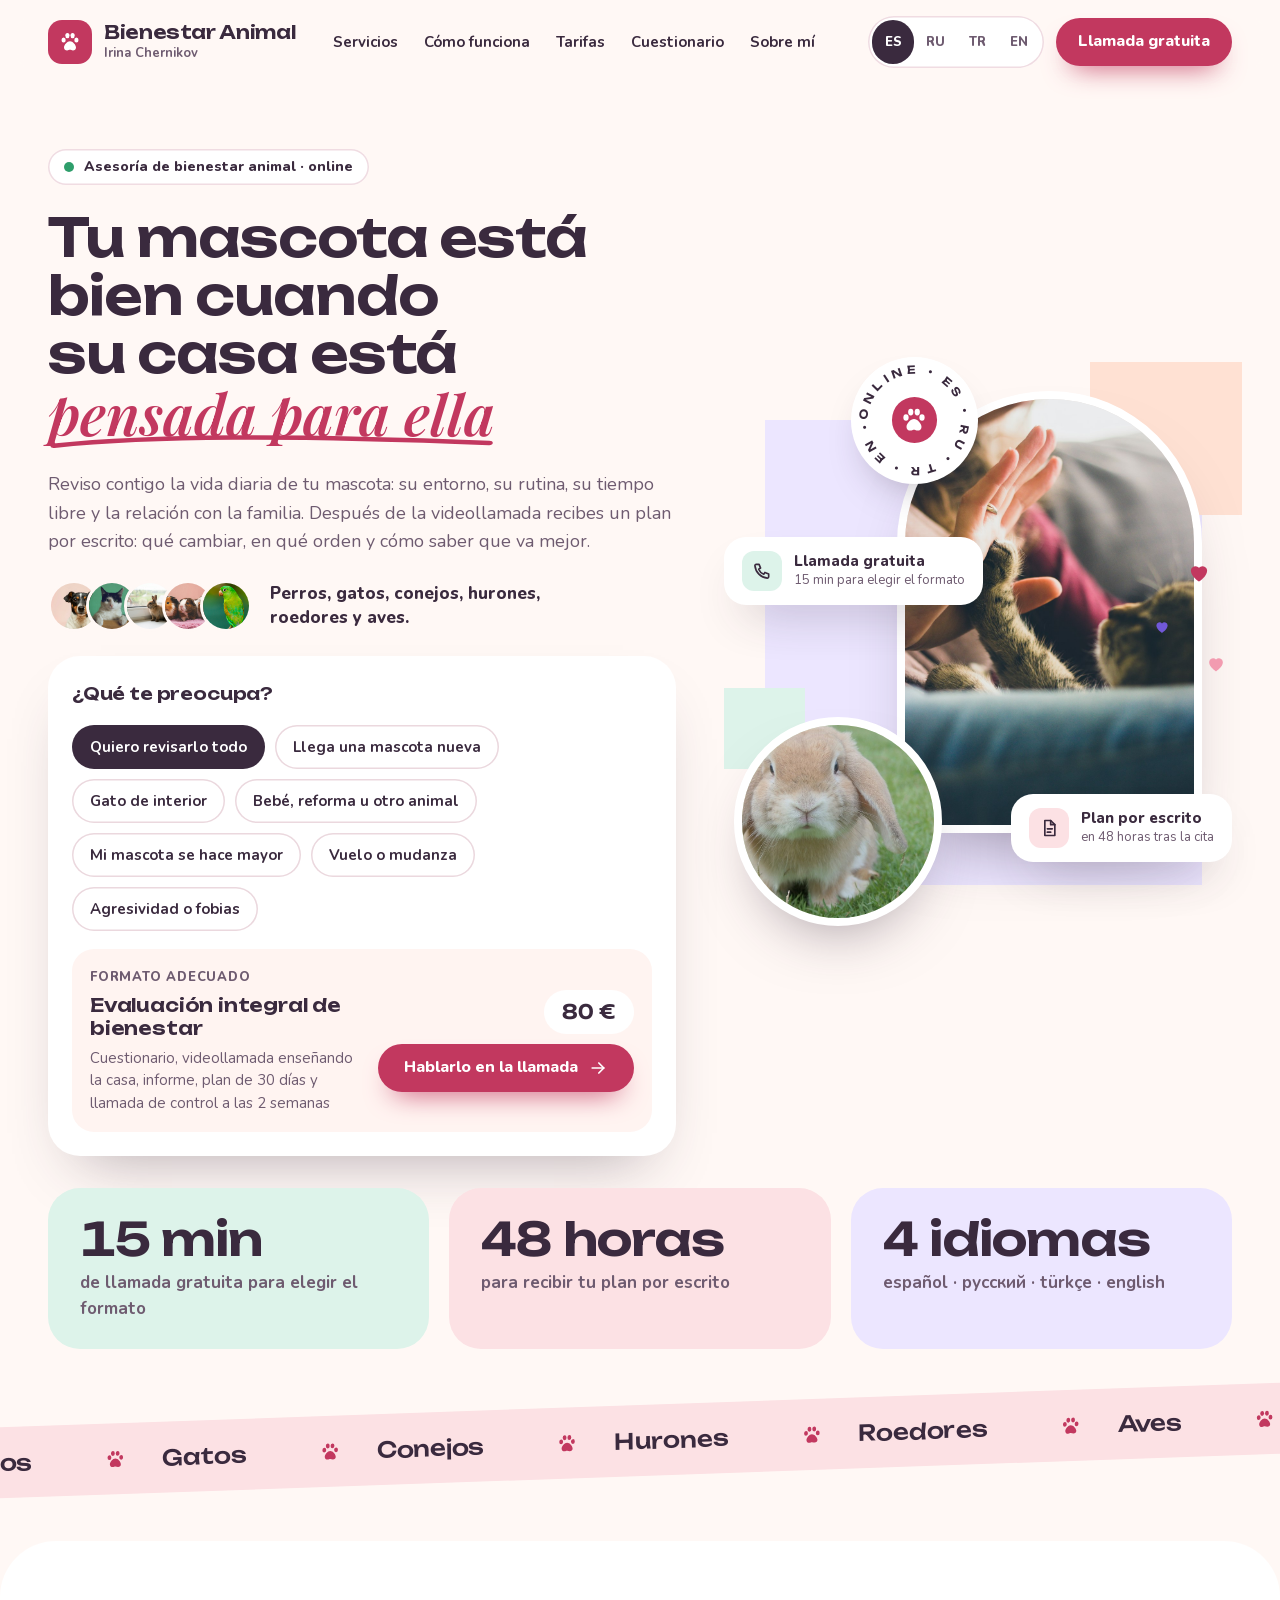
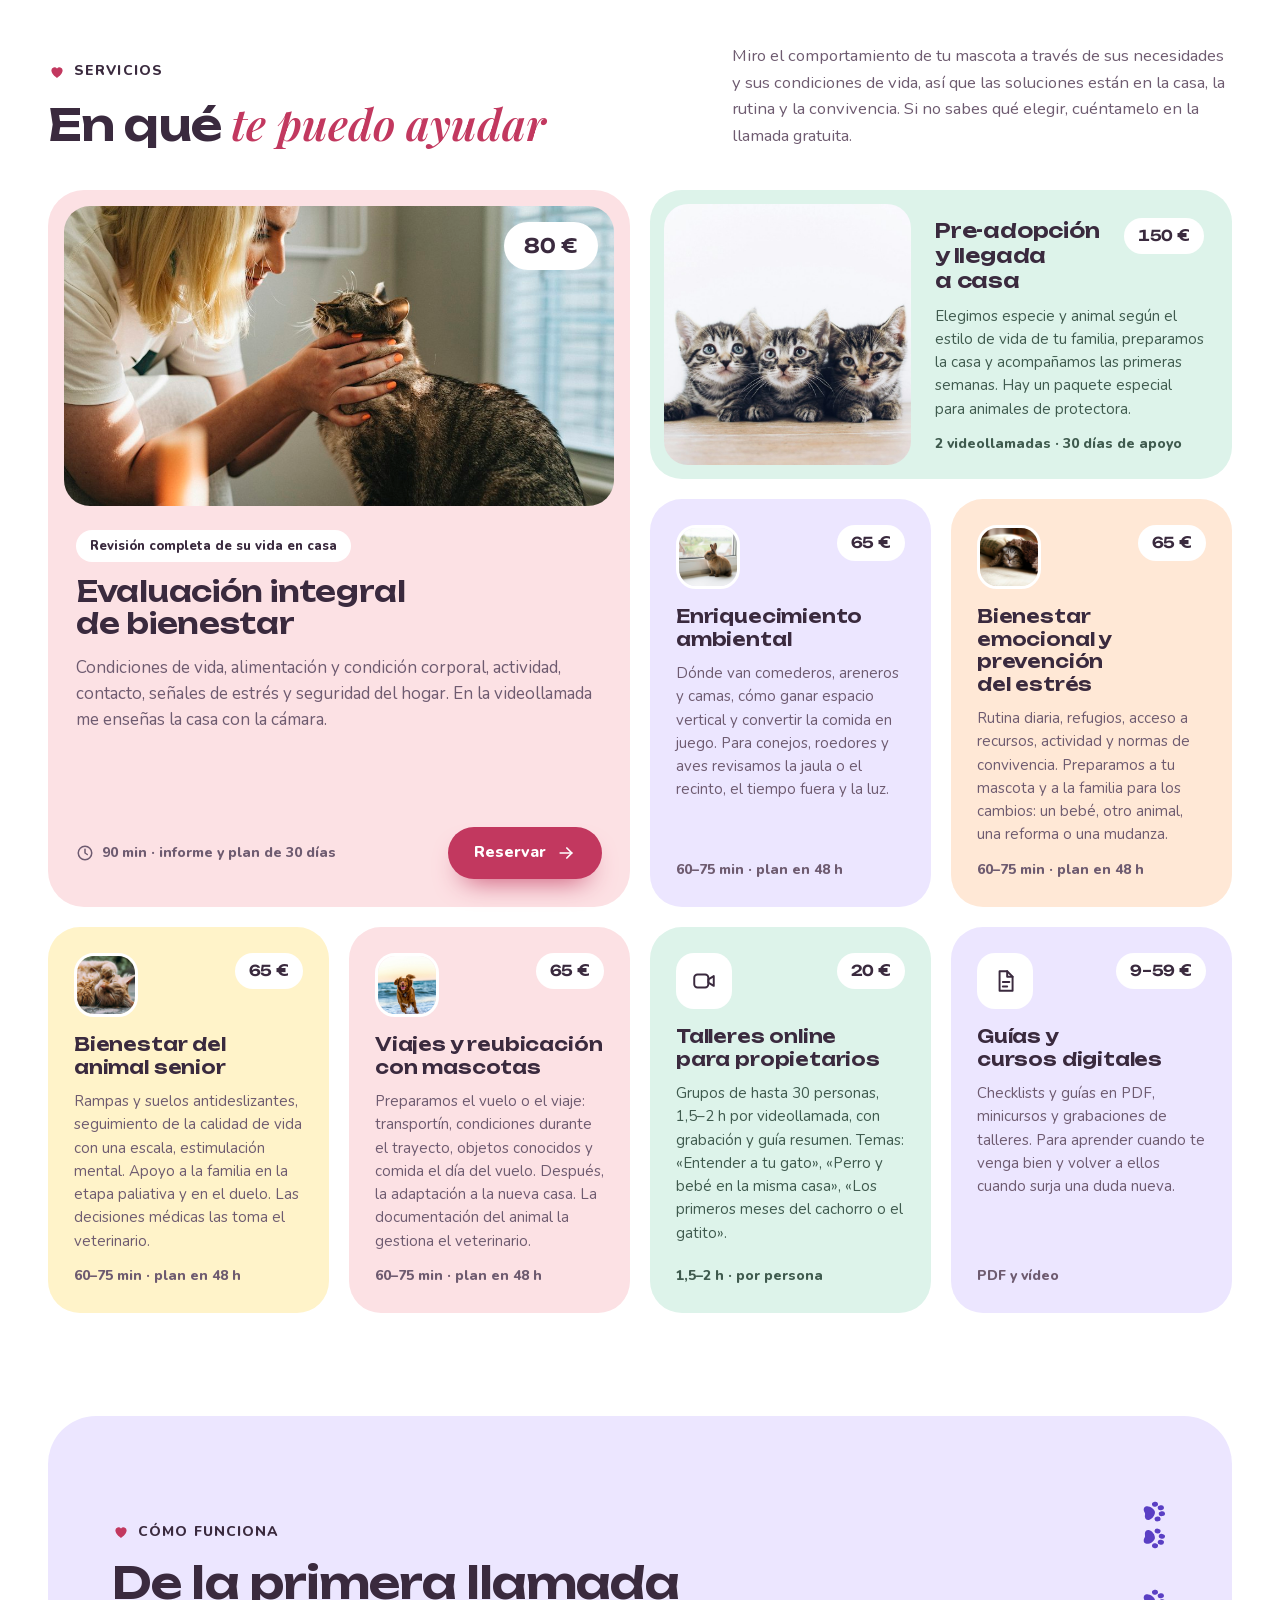
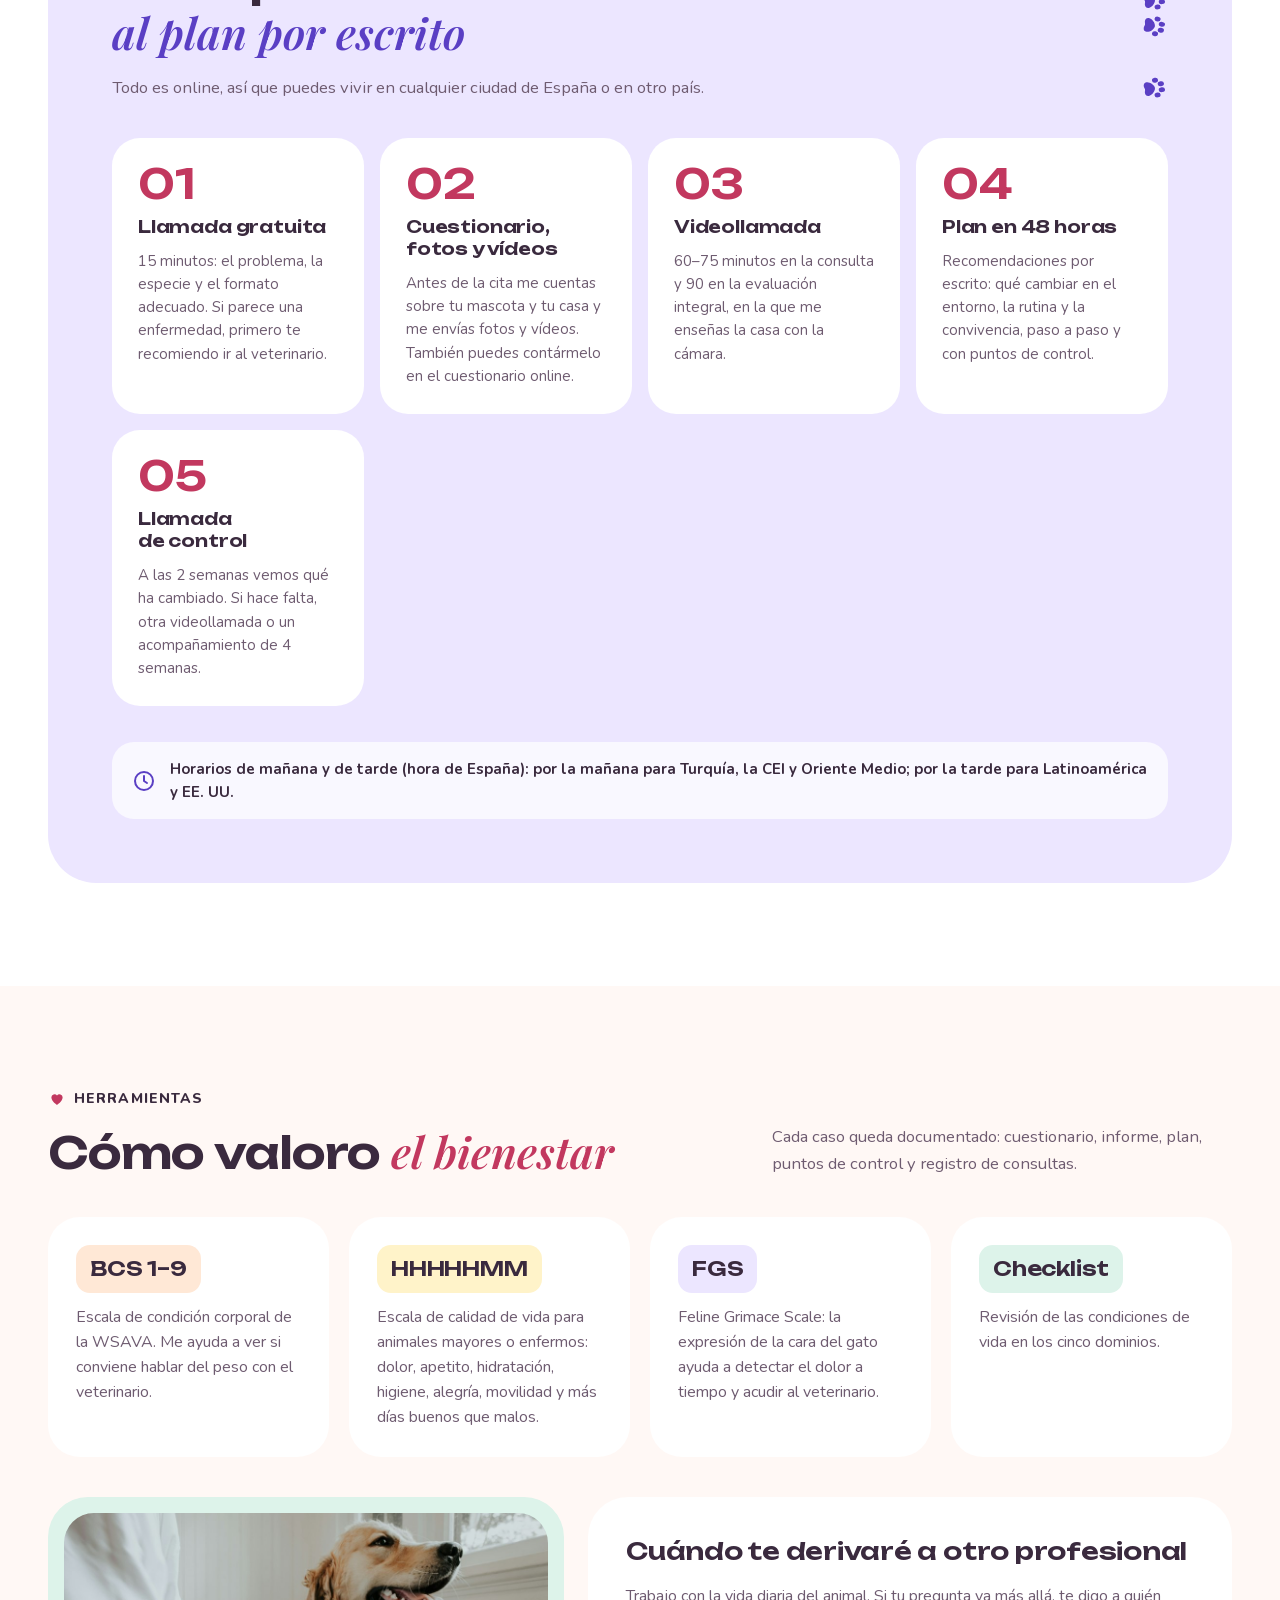
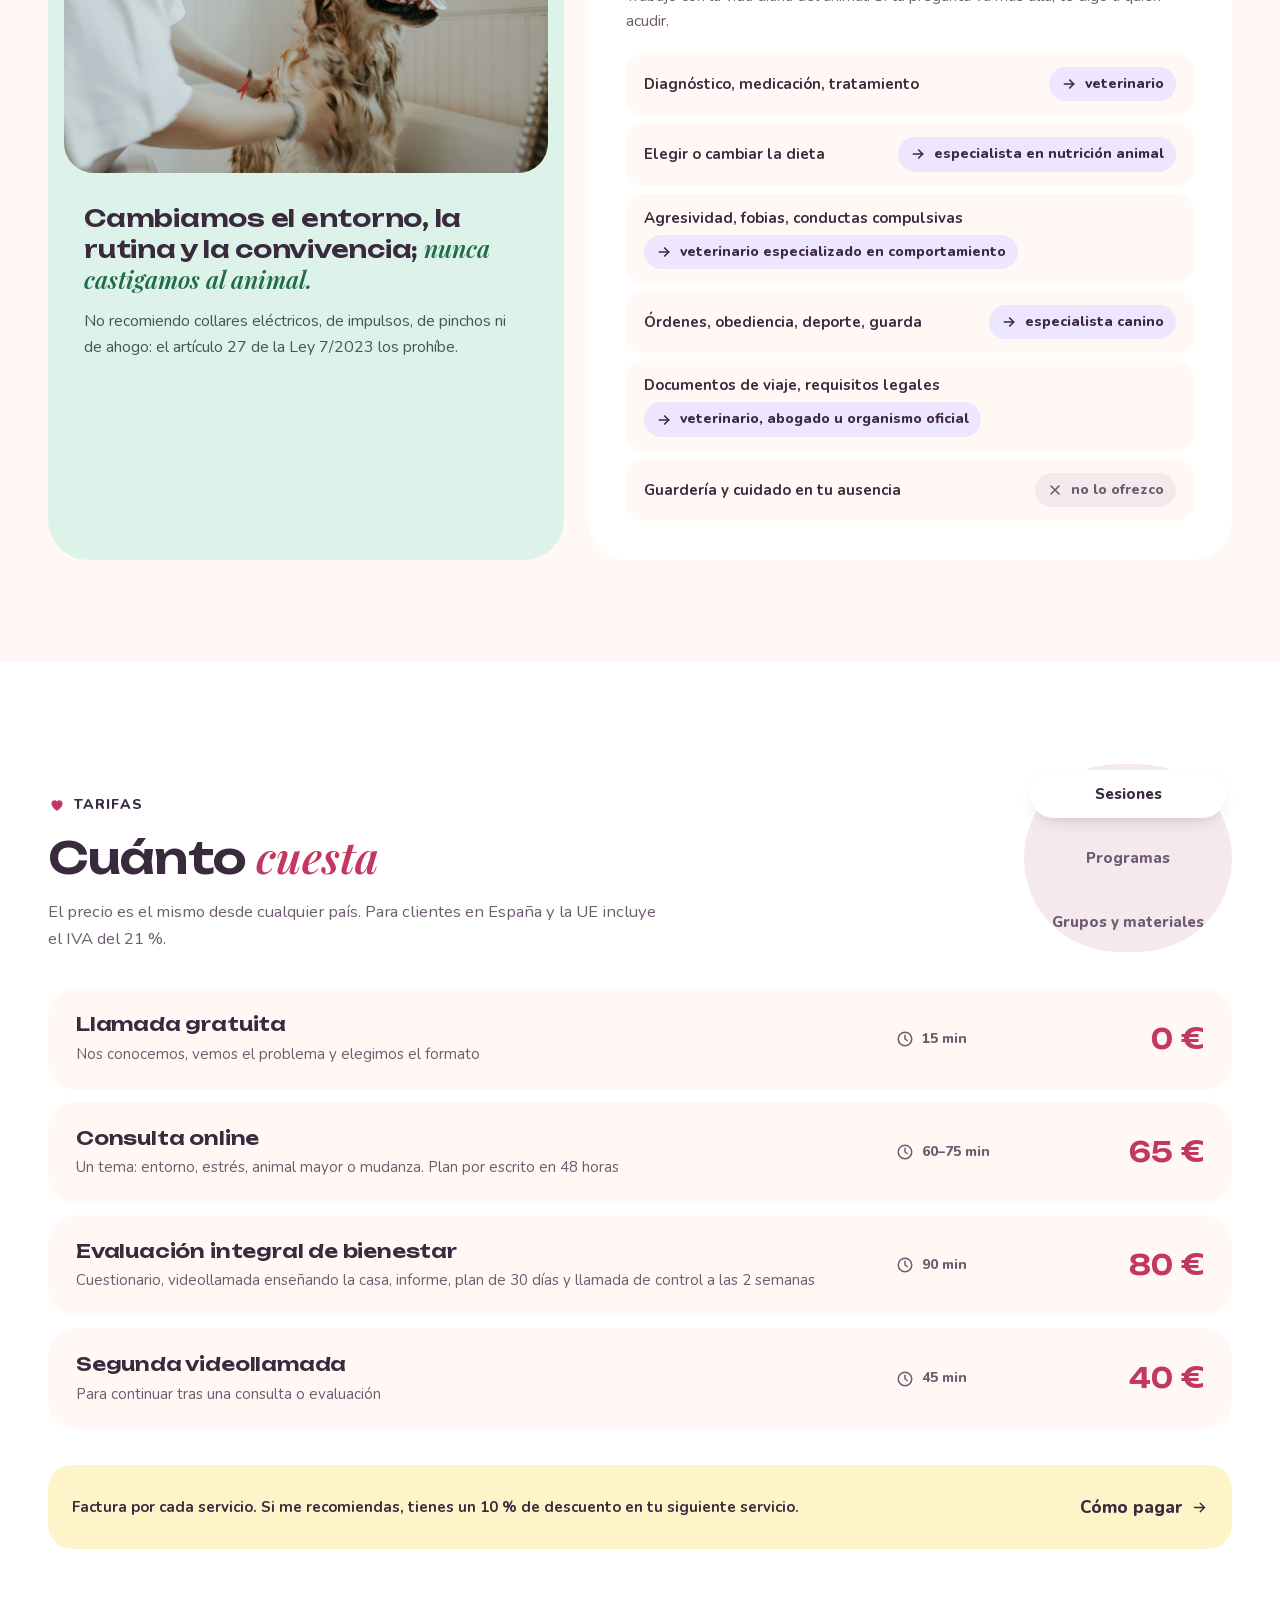
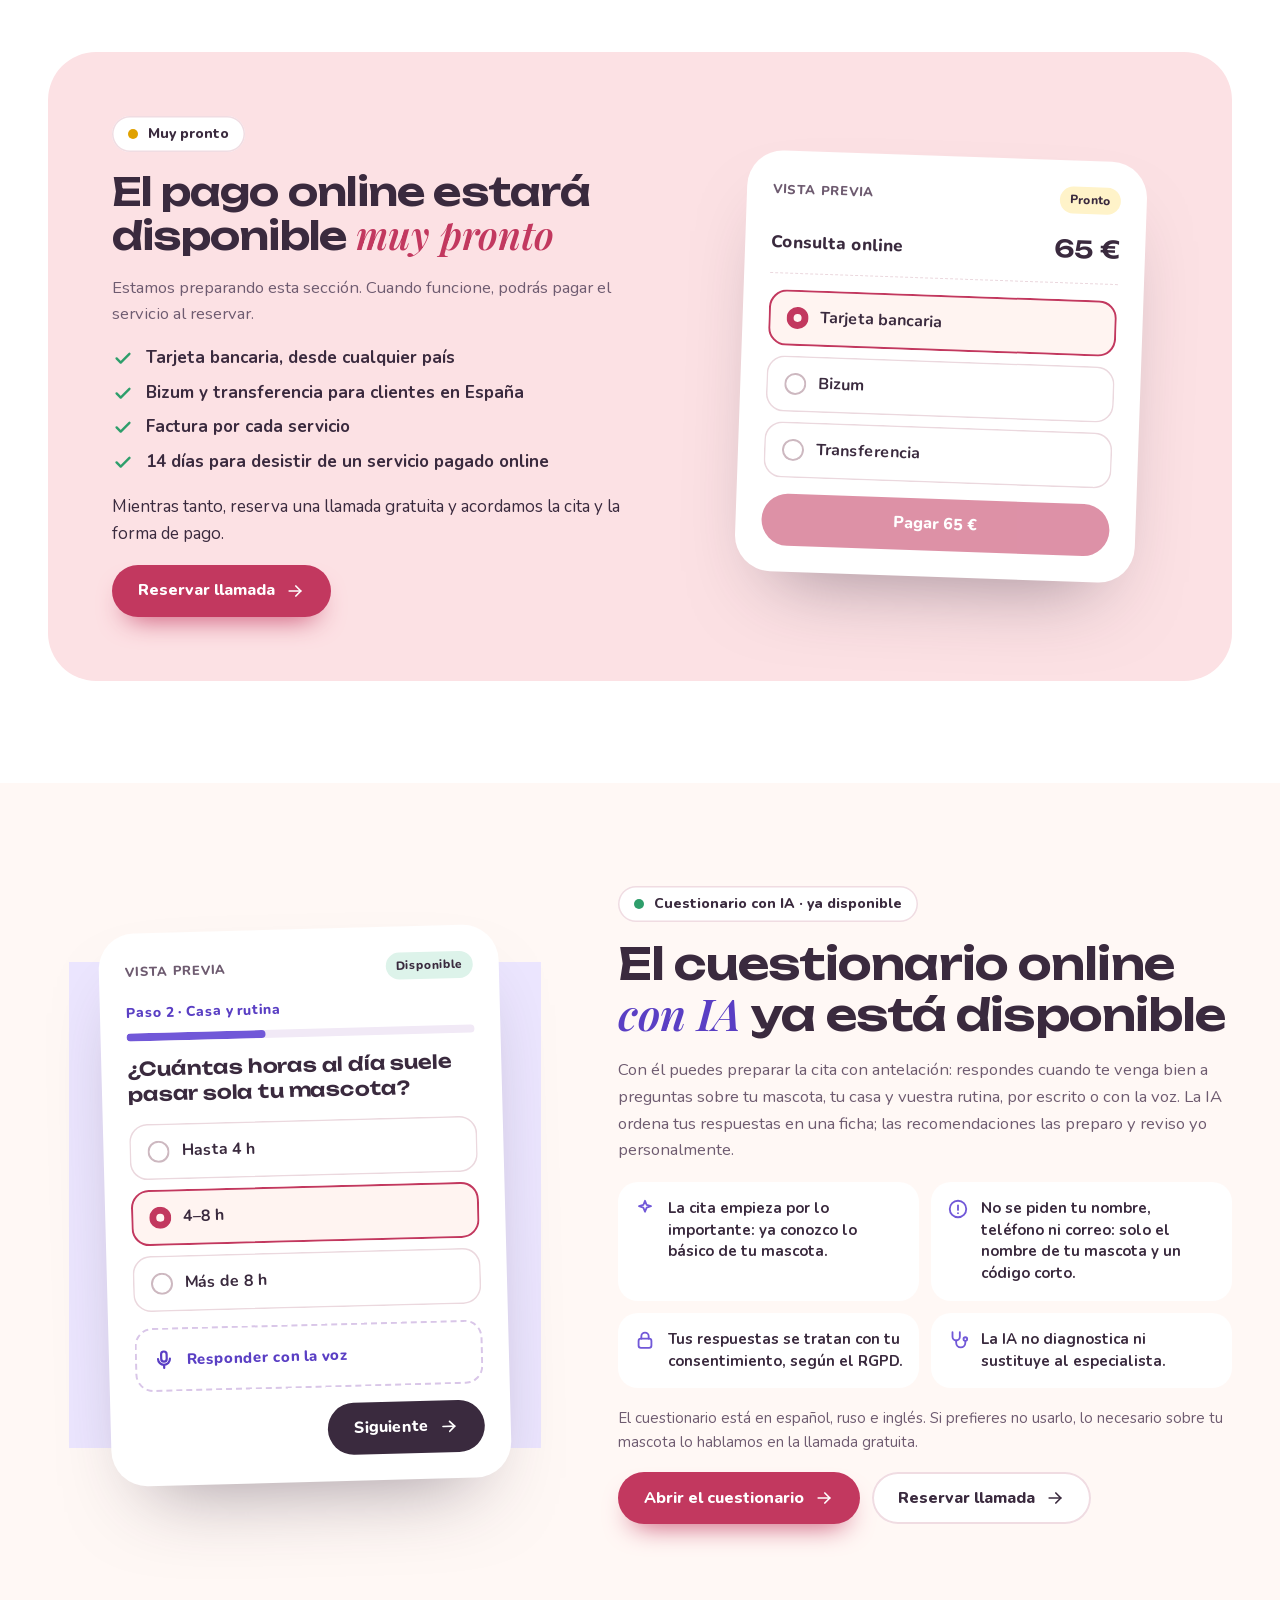
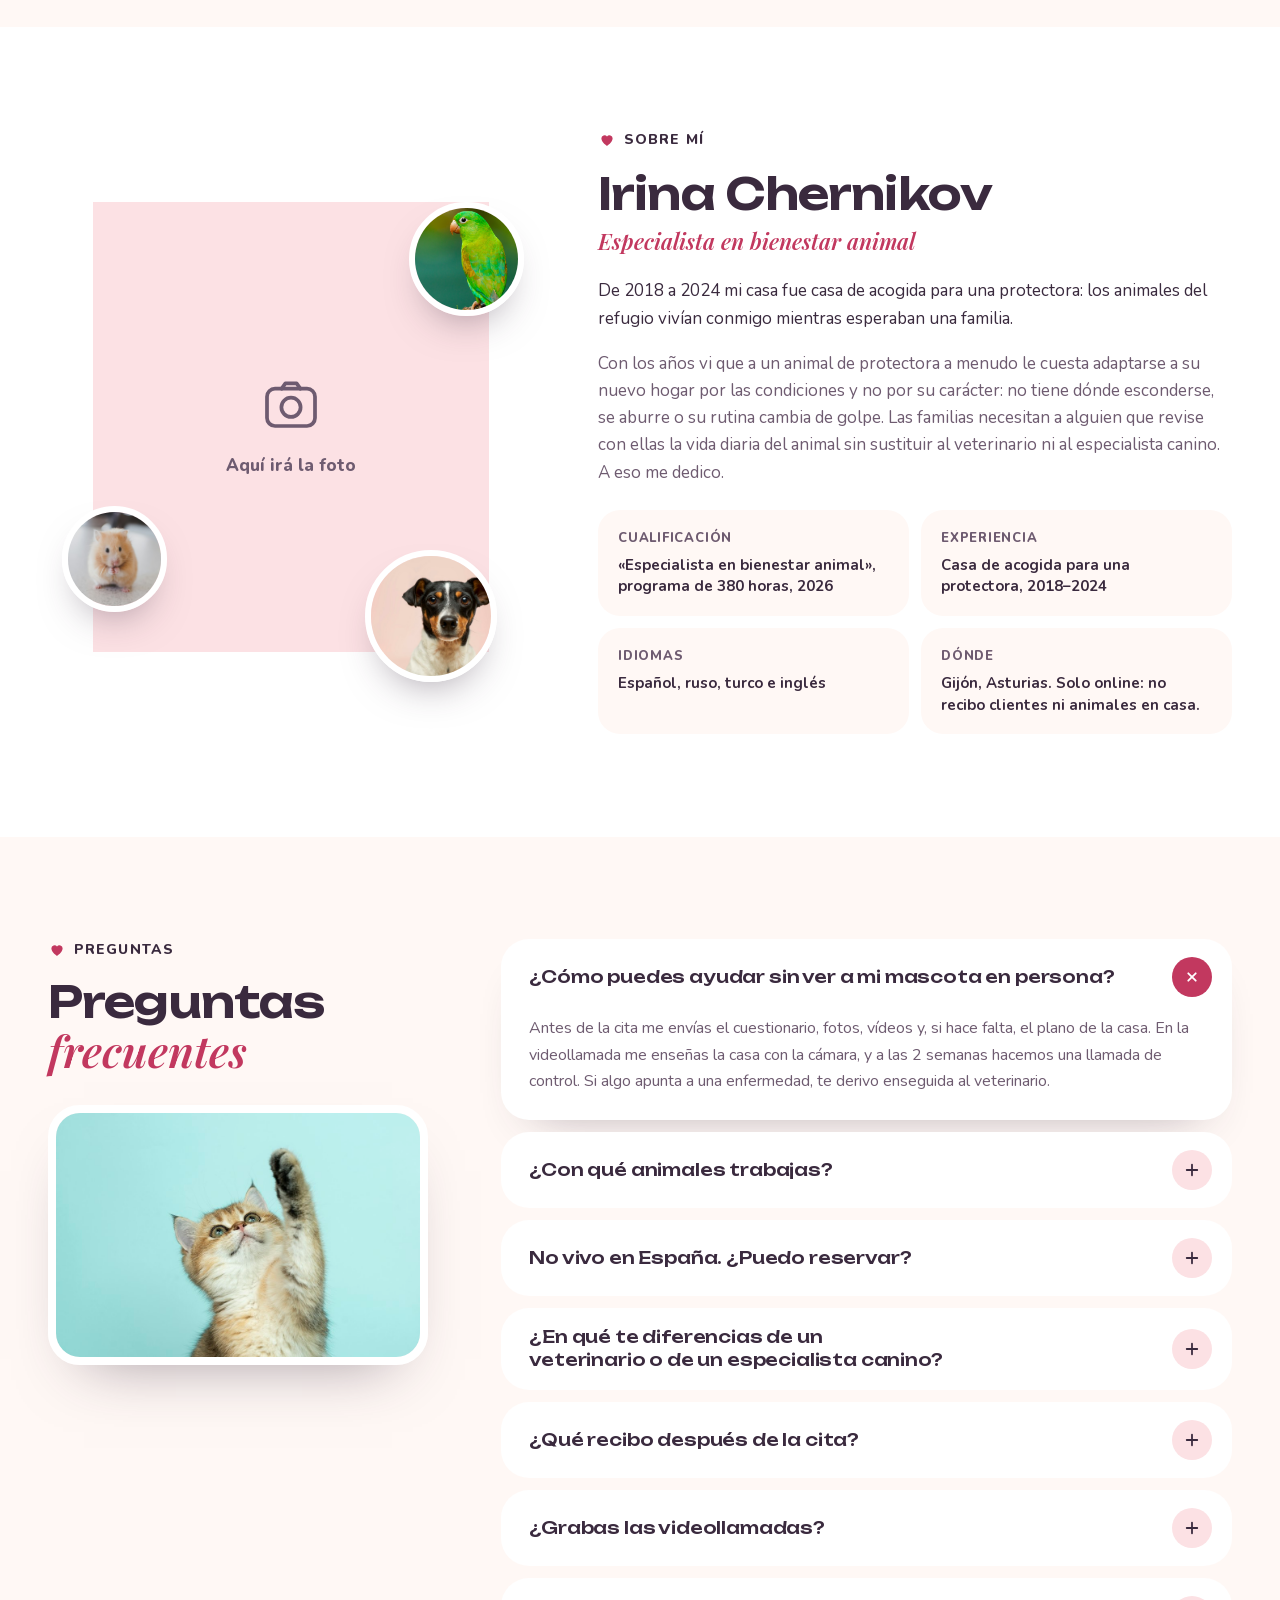
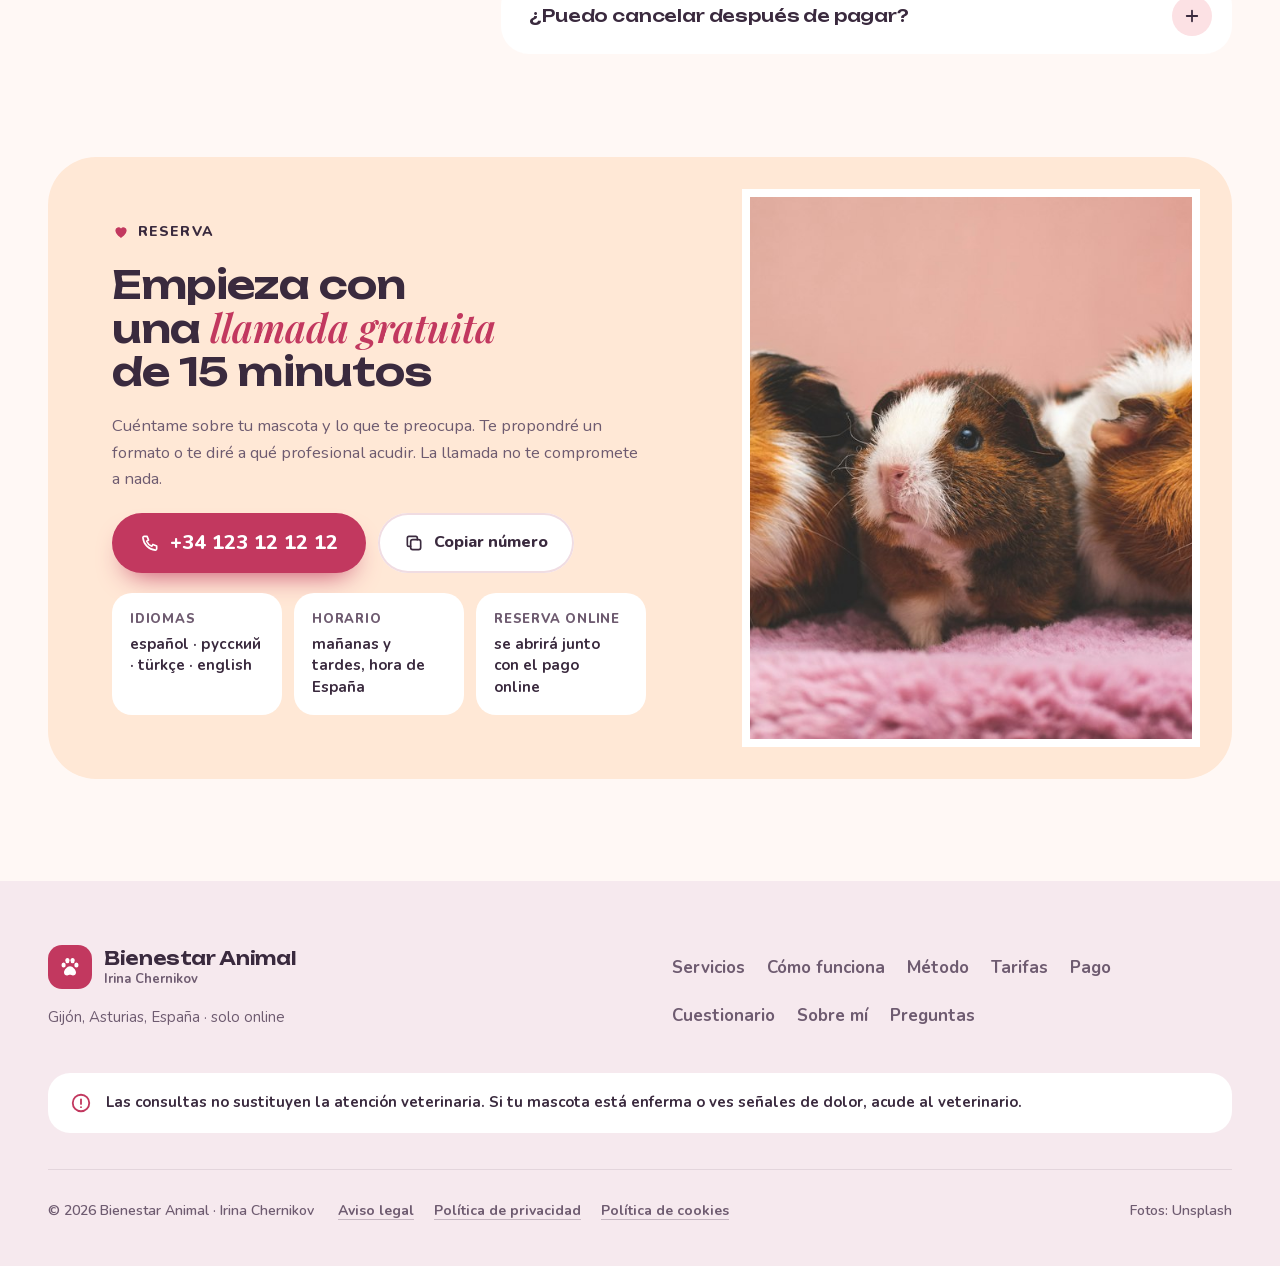
==== commit 5f3e5cef: "Shorter phone layout: swipeable rows and a compact hero On screens up to 640px the landing page is a" ====
--- a/site/index.html
+++ b/site/index.html
@@ -519,7 +519,7 @@
 .stat span{font-size:17px;line-height:1.5;font-weight:700;color:var(--soft)}
 
 /* ribbons */
-.ribbons{padding-block:56px 64px;--skew:0deg}
+.ribbons{padding-block:56px 64px;--skew:0deg;overflow:hidden}
 .ribbon{overflow:hidden;margin-inline:-60px;padding-block:18px;transform:rotate(-2deg) skewX(var(--skew))}
 .track{display:flex;width:max-content;animation:marquee 42s linear infinite}
 .track span{display:inline-flex;align-items:center;gap:36px;padding-right:36px;white-space:nowrap}
@@ -596,9 +596,13 @@
 .principle p:first-child{font-family:var(--f-display);font-weight:600;font-size:clamp(20px,2vw,24px);line-height:1.25;letter-spacing:-.01em}
 .principle .mark{color:var(--forest)}
 .principle p:last-child{color:var(--mint-ink);font-size:16px}
-.refer{flex:1.3 1 520px;min-width:0;background:var(--surface);border-radius:40px;padding:clamp(24px,3vw,40px);display:flex;flex-direction:column;gap:18px}
-.refer>p:first-child{font-family:var(--f-display);font-weight:600;font-size:clamp(20px,2vw,24px);line-height:1.25;letter-spacing:-.01em}
-.refer>p:nth-child(2){font-size:16px;color:var(--soft)}
+.refer{flex:1.3 1 520px;min-width:0;background:var(--surface);border-radius:40px;padding:clamp(24px,3vw,40px)}
+.refer summary{display:flex;align-items:center;justify-content:space-between;gap:16px;list-style:none;font-family:var(--f-display);font-weight:600;font-size:clamp(20px,2vw,24px);line-height:1.25;letter-spacing:-.01em;pointer-events:none}
+.refer summary::-webkit-details-marker{display:none}
+.refer .chev{display:none;font-size:22px;transition:transform .35s var(--ease)}
+.refer[open] .chev{transform:rotate(180deg)}
+.refer-body{display:flex;flex-direction:column;gap:18px;margin-top:18px}
+.refer-body>p{font-size:16px;color:var(--soft)}
 .refer ul{display:flex;flex-direction:column;gap:8px}
 .refer li{display:flex;flex-wrap:wrap;align-items:center;justify-content:space-between;gap:6px 16px;padding:14px 18px;border-radius:18px;background:var(--bg);transition:transform .35s var(--spring),box-shadow .35s}
 .refer li:hover{transform:translateX(6px);box-shadow:0 18px 40px -28px rgba(58,42,62,.4)}
@@ -731,6 +735,115 @@
 /* scroll reveal: elements only hide once the reader starts scrolling and they are still below the fold */
 [data-reveal].is-pending{opacity:0;transform:translateY(36px)}
 [data-reveal].is-in{animation:rise .9s var(--ease) var(--d,0ms) backwards}
+/* phone layout: one shorter column; long rows become swipeable carousels, decorative extras are hidden */
+.swipe-dots,.hero-strip{display:none}
+@media (max-width:640px){
+  .sec{padding-block:40px}
+  .stack{gap:24px}
+  .sec-head{gap:14px}
+  .sec-head>div{gap:12px}
+  .h2{font-size:26px}
+  .lead{font-size:15.5px}
+  .hero{padding-block:20px 8px}
+  .hero-grid{gap:0}
+  .hero-copy{gap:18px}
+  .hero h1{font-size:31px}
+  .hero-lead{font-size:16px}
+  .collage-col{display:none}
+  .hero-strip{display:grid;grid-template-columns:1.25fr 1fr 1fr;grid-template-rows:118px;gap:8px}
+  .hero-strip img{width:100%;height:118px;min-height:0;object-fit:cover;border-radius:18px}
+  .hero-strip img:first-child{border-radius:999px 999px 18px 18px}
+  .chooser{padding:18px;gap:14px;border-radius:26px}
+  .chips{flex-wrap:nowrap;overflow-x:auto;margin-inline:-18px;padding-inline:18px;scroll-padding-inline:18px;scrollbar-width:none}
+  .chips::-webkit-scrollbar{display:none}
+  .chip{flex:none}
+  .fit{padding:14px;gap:12px}
+  .fit-side{flex-direction:row;align-items:center;justify-content:space-between;width:100%}
+  .fit-side .btn{min-height:44px;padding:0 18px;font-size:15px}
+
+  .m-swipe{display:flex;flex-wrap:nowrap;overflow-x:auto;scroll-snap-type:x mandatory;gap:12px;margin-inline:-16px;padding-inline:16px;scroll-padding-inline:16px;padding-bottom:4px;scrollbar-width:none;overscroll-behavior-x:contain}
+  .m-swipe::-webkit-scrollbar{display:none}
+  .m-swipe>*{flex:0 0 84%;scroll-snap-align:start;min-width:0}
+  .swipe-dots{display:flex;justify-content:center;gap:6px;margin-top:-10px}
+  .stats+.swipe-dots{margin-top:12px}
+  .swipe-dots span{width:7px;height:7px;border-radius:999px;background:#E3CFD6;transition:width .3s var(--ease),background-color .3s}
+  .swipe-dots span.on{width:20px;background:var(--accent)}
+
+  .stats>*{flex-basis:70%}
+  .stat{padding:20px 22px;border-radius:26px}
+  .stat b{font-size:32px}
+  .stat span{font-size:15px}
+  .ribbons{padding-block:28px 32px}
+  .ribbon{padding-block:12px}
+  .ribbon .track span{font-size:17px;gap:24px;padding-right:24px}
+
+  .services{border-radius:36px 36px 0 0}
+  .svc{padding:20px}
+  .svc.big,.svc.wide{padding:12px}
+  .svc.big .zoom{height:170px}
+  .svc.big h3{font-size:22px}
+  .svc.big p{font-size:15px}
+  .svc.wide{flex-direction:column;flex-wrap:nowrap}
+  .svc.wide .zoom{flex:none;min-height:0;height:150px}
+  .svc.wide .body{padding:6px 10px 10px}
+
+  .process{border-radius:32px;padding:24px 18px;gap:22px}
+  .steps>*{flex-basis:78%}
+  .step{padding:22px}
+  .step::before{font-size:32px}
+  .note{font-size:14px;padding:14px 16px}
+
+  .tools>*{flex-basis:78%}
+  .tool{padding:22px}
+  .split{gap:16px}
+  .principle .zoom{display:none}
+  .principle,.refer{border-radius:28px}
+  .principle .body{padding:16px}
+  .refer{padding:20px}
+  .refer summary{pointer-events:auto;cursor:pointer;min-height:44px;font-size:19px}
+  .refer .chev{display:block}
+  .refer-body{margin-top:12px;gap:12px}
+  .refer li{padding:12px 14px}
+
+  .prow{padding:16px 18px;gap:8px 16px;border-radius:22px}
+  .prow h3{font-size:16px}
+  .prow p{font-size:14px}
+  .prow .meta{min-width:0;font-size:13px}
+  .prow .amount{font-size:22px;margin-left:auto;min-width:0}
+  .notes{padding:16px 18px}
+
+  .soonbox{border-radius:32px;padding:24px 20px;gap:0}
+  .mock-col{display:none}
+  .quiz-grid{gap:0}
+  .soon-copy,.quiz-copy{gap:14px}
+  .checks li{font-size:15px}
+  .facts4{gap:10px}
+  .facts4 li{padding:0;background:none;font-size:14.5px}
+
+  .about{gap:20px}
+  .portrait{max-width:170px}
+  .bubble{display:none}
+  .about-copy{gap:14px}
+  .about-copy p{font-size:15.5px}
+  .facts{gap:8px}
+  .facts div{padding:12px 14px;border-radius:16px}
+
+  .faq{gap:20px}
+  .faq-photo{display:none}
+  .acc-btn{min-height:60px;padding:14px 14px 14px 20px;font-size:15.5px}
+  .acc-panel p{padding:0 20px 20px;font-size:15px}
+
+  .booking{border-radius:32px}
+  .booking-copy{padding:24px 20px;gap:16px}
+  .booking-photo{display:none}
+  .phone-row .btn{min-height:52px}
+  .phone-row .btn-accent{font-size:18px}
+  .booking dl div{padding:12px 14px}
+
+  .ftr{padding-block:40px calc(108px + env(safe-area-inset-bottom,0px))}
+  .ftr-nav{display:none}
+}
+.js.intro .hero-strip{animation:rise .9s var(--ease) .5s backwards}
 @media (prefers-reduced-motion:reduce){[data-reveal].is-pending{opacity:1;transform:none}}
 </style>
 </head>
@@ -753,6 +866,7 @@
   <symbol id="i-close" viewBox="0 0 24 24"><path d="M6 6l12 12"></path><path d="M18 6L6 18"></path></symbol>
   <symbol id="i-plus" viewBox="0 0 24 24"><path d="M12 5v14"></path><path d="M5 12h14"></path></symbol>
   <symbol id="i-mic" viewBox="0 0 24 24"><rect x="9" y="3" width="6" height="11" rx="3"></rect><path d="M5.5 11a6.5 6.5 0 0 0 13 0"></path><path d="M12 17.5V21"></path></symbol>
+  <symbol id="i-chev" viewBox="0 0 24 24"><path d="M6 9l6 6 6-6"></path></symbol>
   <symbol id="i-camera" viewBox="0 0 24 24"><rect x="3" y="5.5" width="18" height="14" rx="3"></rect><circle cx="12" cy="12.5" r="3.6"></circle><path d="M8.5 5.5l1.4-2h4.2l1.4 2"></path></symbol>
 </svg>
 
@@ -820,6 +934,7 @@
       <span class="badge"><span class="pulse-dot"></span><span data-i18n="eyebrow">Asesoría de bienestar animal · online</span></span>
       <h1><span class="h1a" data-i18n="h1a">Tu mascota está bien cuando su casa está </span><span class="mark"><span class="h1i" data-i18n="h1i">pensada para ella</span><svg class="underline" viewBox="0 0 300 20" preserveAspectRatio="none" aria-hidden="true"><path d="M4 14 C 70 3, 160 2, 296 11"></path></svg></span><span class="h1b" data-i18n="h1b"></span></h1>
       <p class="hero-lead" data-i18n="lead">Reviso contigo la vida diaria de tu mascota: su entorno, su rutina, su tiempo libre y la relación con la familia. Después de la videollamada recibes un plan por escrito: qué cambiar, en qué orden y cómo saber que va mejor.</p>
+      <div class="hero-strip" aria-hidden="true"><img src="img/hand-cat.jpg" alt="" width="900" height="1350" loading="lazy"><img src="img/rabbit-lop.jpg" alt="" width="900" height="675" loading="lazy"><img src="img/kittens.jpg" alt="" width="1000" height="800" loading="lazy"></div>
       <div class="species">
         <div class="avatars">
           <img src="img/hero-dog.jpg" alt="Perros" data-i18n-attr="alt:sp.0" width="52" height="52">
@@ -879,7 +994,7 @@
 </section>
 
 <section class="wrap" aria-label="El formato en breve" data-i18n-attr="aria-label:statsLabel">
-  <div class="stats">
+  <div class="stats m-swipe">
     <div class="stat card t-mint" data-reveal><b data-count data-i18n="st1n">15 min</b><span data-i18n="st1t">de llamada gratuita para elegir el formato</span></div>
     <div class="stat card t-blush" data-reveal><b data-count data-i18n="st2n">48 horas</b><span data-i18n="st2t">para recibir tu plan por escrito</span></div>
     <div class="stat card t-lilac" data-reveal><b data-count data-i18n="st3n">4 idiomas</b><span>español · русский · türkçe · english</span></div>
@@ -914,7 +1029,7 @@
       </div>
       <p class="lead" style="max-width:500px" data-reveal data-i18n="svLead">Miro el comportamiento de tu mascota a través de sus necesidades y sus condiciones de vida, así que las soluciones están en la casa, la rutina y la convivencia. Si no sabes qué elegir, cuéntamelo en la llamada gratuita.</p>
     </div>
-    <div class="bento">
+    <div class="bento m-swipe">
       <article class="svc big card t-blush" data-reveal>
         <div class="zoom"><img src="img/owner-cat.jpg" alt="Una mujer acaricia a su gata atigrada en casa" data-i18n-attr="alt:alt.owner" width="1000" height="667" loading="lazy"><span class="price">80 €</span></div>
         <div class="body">
@@ -953,7 +1068,7 @@
         </div>
         <div class="paws" aria-hidden="true"><svg class="icf"><use href="#i-paw"></use></svg><svg class="icf"><use href="#i-paw"></use></svg><svg class="icf"><use href="#i-paw"></use></svg><svg class="icf"><use href="#i-paw"></use></svg><svg class="icf"><use href="#i-paw"></use></svg></div>
       </div>
-      <ol class="steps" style="padding:0;margin:0;list-style:none">
+      <ol class="steps m-swipe" style="padding:0;margin:0;list-style:none">
         <li class="step card" data-reveal><h3 data-i18n="steps.0.t">Llamada gratuita</h3><p data-i18n="steps.0.d">15 minutos: el problema, la especie y el formato adecuado. Si parece una enfermedad, primero te recomiendo ir al veterinario.</p></li>
         <li class="step card" data-reveal><h3 data-i18n="steps.1.t">Cuestionario, fotos y vídeos</h3><p data-i18n="steps.1.d">Antes de la cita me cuentas sobre tu mascota y tu casa y me envías fotos y vídeos. También puedes contármelo en el cuestionario online.</p></li>
         <li class="step card" data-reveal><h3 data-i18n="steps.2.t">Videollamada</h3><p data-i18n="steps.2.d">60–75 minutos en la consulta y 90 en la evaluación integral, en la que me enseñas la casa con la cámara.</p></li>
@@ -973,7 +1088,7 @@
     </div>
     <p class="lead" style="max-width:460px" data-reveal data-i18n="apLead">Cada caso queda documentado: cuestionario, informe, plan, puntos de control y registro de consultas.</p>
   </div>
-  <div class="tools">
+  <div class="tools m-swipe">
     <div class="tool card" data-reveal><b class="t-peach" data-i18n="tools.0.k">BCS 1–9</b><p data-i18n="tools.0.d">Escala de condición corporal de la WSAVA. Me ayuda a ver si conviene hablar del peso con el veterinario.</p></div>
     <div class="tool card" data-reveal><b class="t-butter" data-i18n="tools.1.k">HHHHHMM</b><p data-i18n="tools.1.d">Escala de calidad de vida para animales mayores o enfermos: dolor, apetito, hidratación, higiene, alegría, movilidad y más días buenos que malos.</p></div>
     <div class="tool card" data-reveal><b class="t-lilac" data-i18n="tools.2.k">FGS</b><p data-i18n="tools.2.d">Feline Grimace Scale: la expresión de la cara del gato ayuda a detectar el dolor a tiempo y acudir al veterinario.</p></div>
@@ -984,8 +1099,9 @@
       <div class="zoom"><img src="img/dog-bath.jpg" alt="Una mujer baña con cuidado a un golden retriever" data-i18n-attr="alt:alt.bath" width="1000" height="667" loading="lazy"></div>
       <div class="body"><p><span data-i18n="prA">Cambiamos el entorno, la rutina y la convivencia; </span><span class="mark" data-i18n="prI">nunca castigamos al animal.</span></p><p data-i18n="prText">No recomiendo collares eléctricos, de impulsos, de pinchos ni de ahogo: el artículo 27 de la Ley 7/2023 los prohíbe.</p></div>
     </div>
-    <div class="refer" data-reveal>
-      <p data-i18n="refT">Cuándo te derivaré a otro profesional</p>
+    <details class="refer" open data-m-collapse data-reveal>
+      <summary><span data-i18n="refT">Cuándo te derivaré a otro profesional</span><svg class="ic chev"><use href="#i-chev"></use></svg></summary>
+      <div class="refer-body">
       <p data-i18n="refLead">Trabajo con la vida diaria del animal. Si tu pregunta va más allá, te digo a quién acudir.</p>
       <ul>
         <li><span data-i18n="refs.0.what">Diagnóstico, medicación, tratamiento</span><span class="who"><svg class="ic"><use href="#i-arrow"></use></svg><span data-i18n="refs.0.who">veterinario</span></span></li>
@@ -995,7 +1111,8 @@
         <li><span data-i18n="refs.4.what">Documentos de viaje, requisitos legales</span><span class="who"><svg class="ic"><use href="#i-arrow"></use></svg><span data-i18n="refs.4.who">veterinario, abogado u organismo oficial</span></span></li>
         <li><span data-i18n="refs.5.what">Guardería y cuidado en tu ausencia</span><span class="who no"><svg class="ic"><use href="#i-close"></use></svg><span data-i18n="refs.5.who">no lo ofrezco</span></span></li>
       </ul>
-    </div>
+      </div>
+    </details>
   </div>
 </section>
 
@@ -1371,6 +1488,32 @@
       panel.setAttribute('aria-hidden', String(!open));
     });
   });
+
+  /* ---------- phone carousels: dots under each swipeable row ---------- */
+  $$('.m-swipe').forEach((track) => {
+    const items = Array.from(track.children);
+    const dots = document.createElement('div');
+    dots.className = 'swipe-dots';
+    dots.setAttribute('aria-hidden', 'true');
+    items.forEach(() => dots.appendChild(document.createElement('span')));
+    track.after(dots);
+    let raf = 0;
+    const update = () => {
+      raf = 0;
+      const step = items.length > 1 ? items[1].offsetLeft - items[0].offsetLeft : 1;
+      const i = Math.max(0, Math.min(items.length - 1, Math.round(track.scrollLeft / step)));
+      Array.from(dots.children).forEach((d, k) => d.classList.toggle('on', k === i));
+    };
+    track.addEventListener('scroll', () => { if (!raf) raf = requestAnimationFrame(update); }, { passive: true });
+    update();
+  });
+
+  /* ---------- blocks that start collapsed on phones ---------- */
+  const phone = window.matchMedia('(max-width: 640px)');
+  const collapsible = $$('details[data-m-collapse]');
+  const setCollapsed = () => collapsible.forEach((d) => { d.open = !phone.matches; });
+  setCollapsed();
+  if (phone.addEventListener) phone.addEventListener('change', setCollapsed);
 
   /* ---------- copy phone ---------- */
   function renderCopy() {
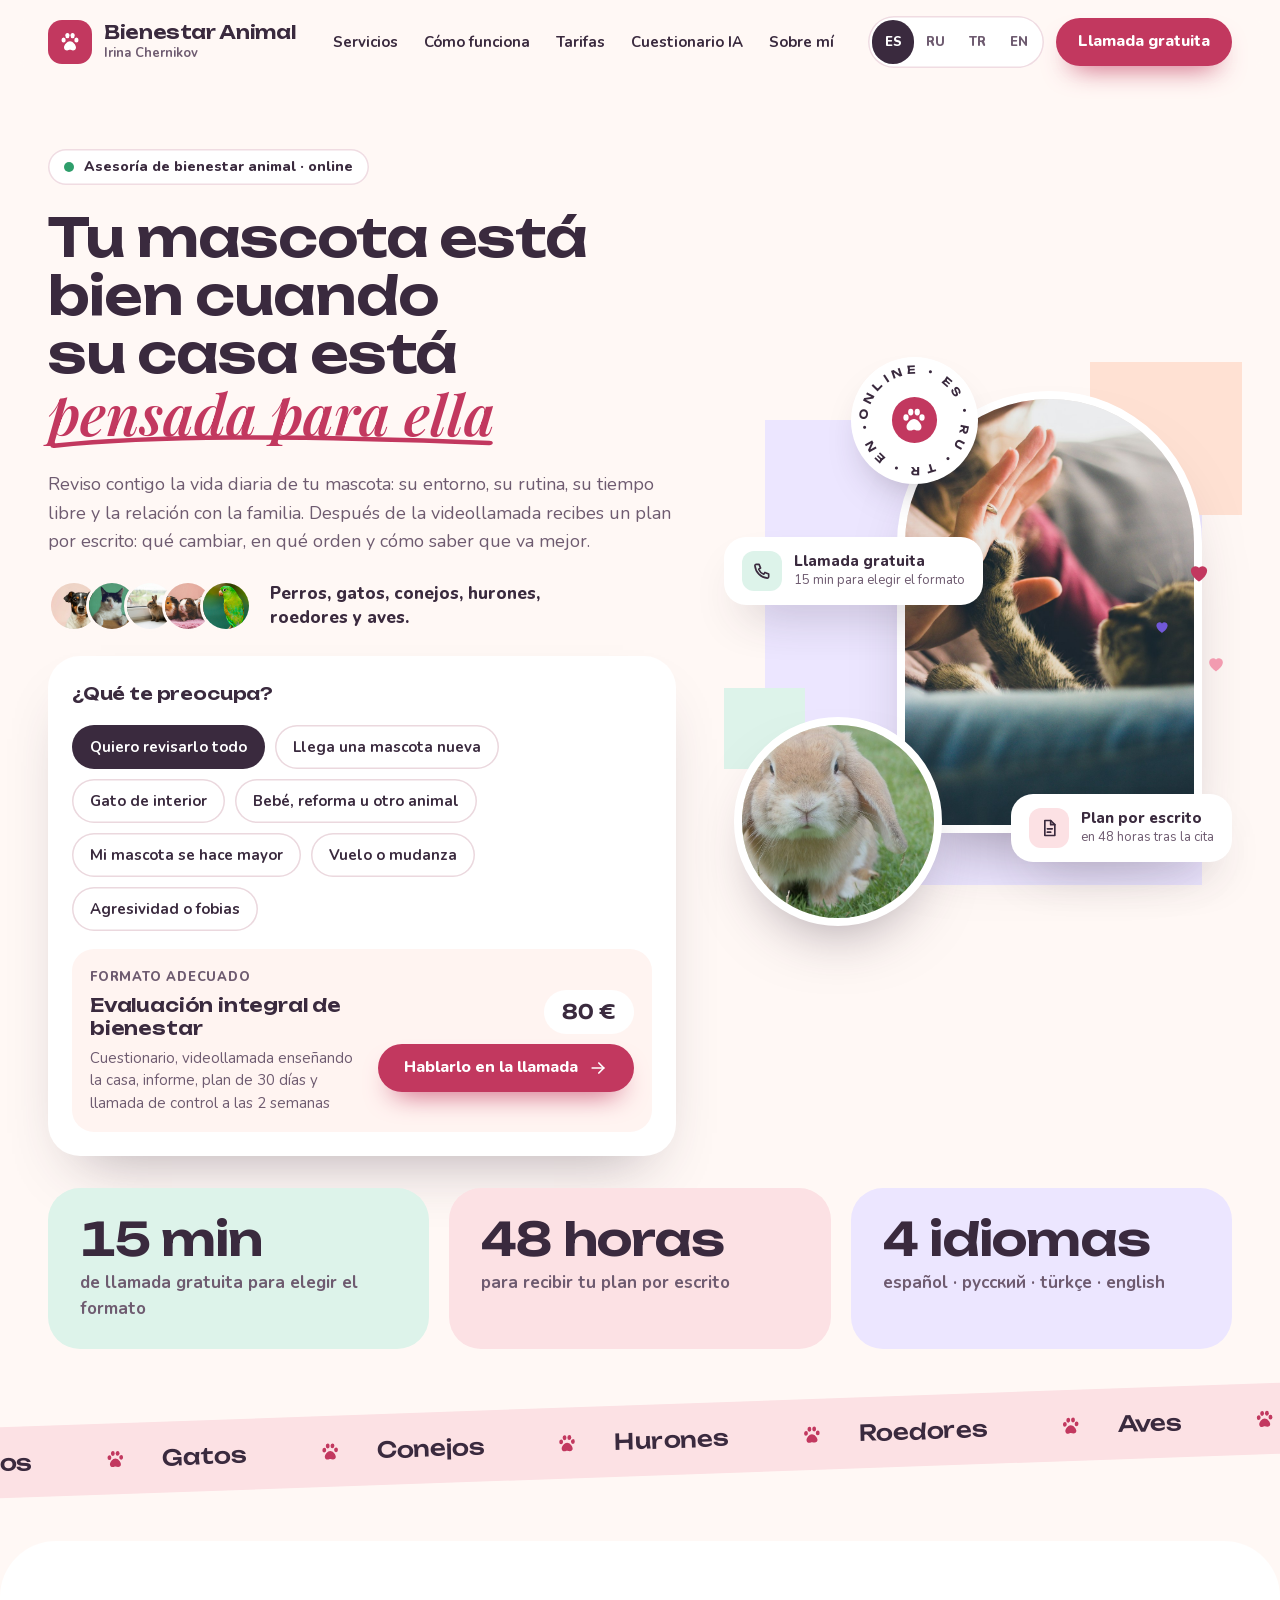
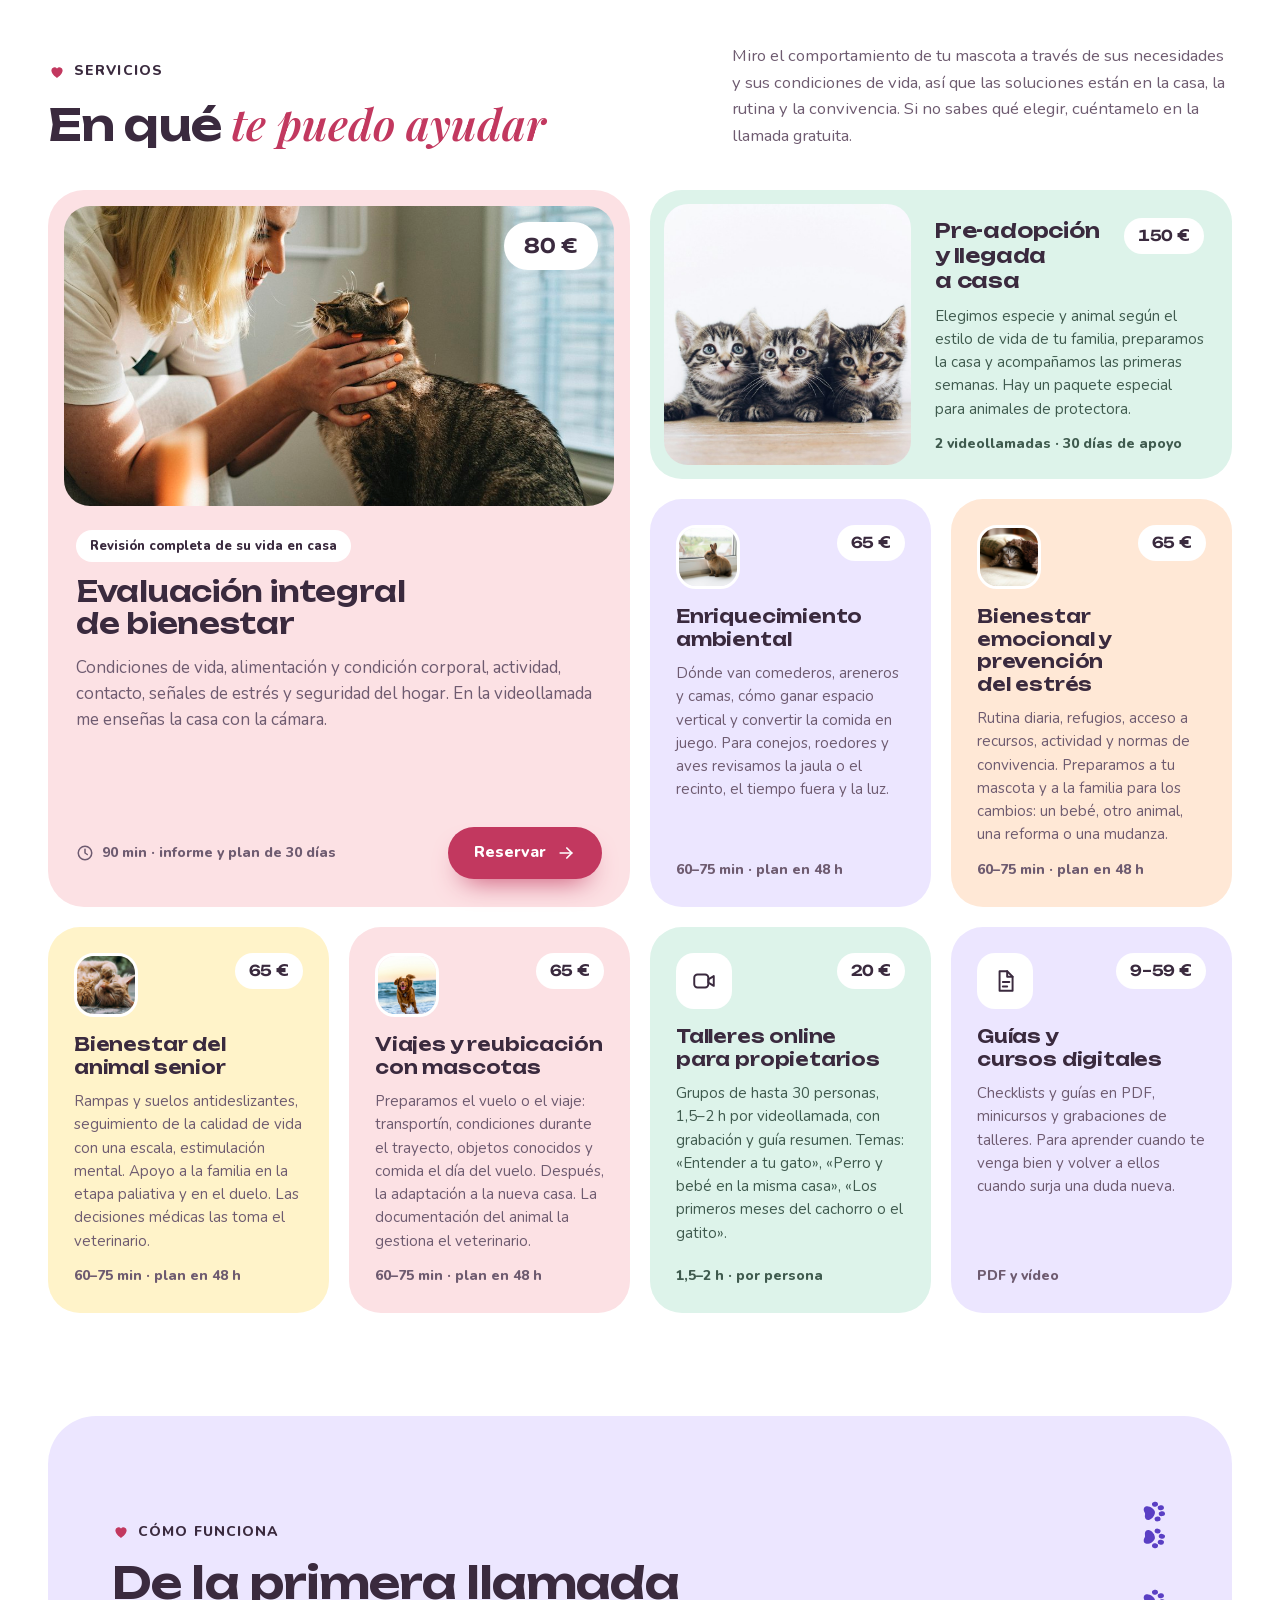
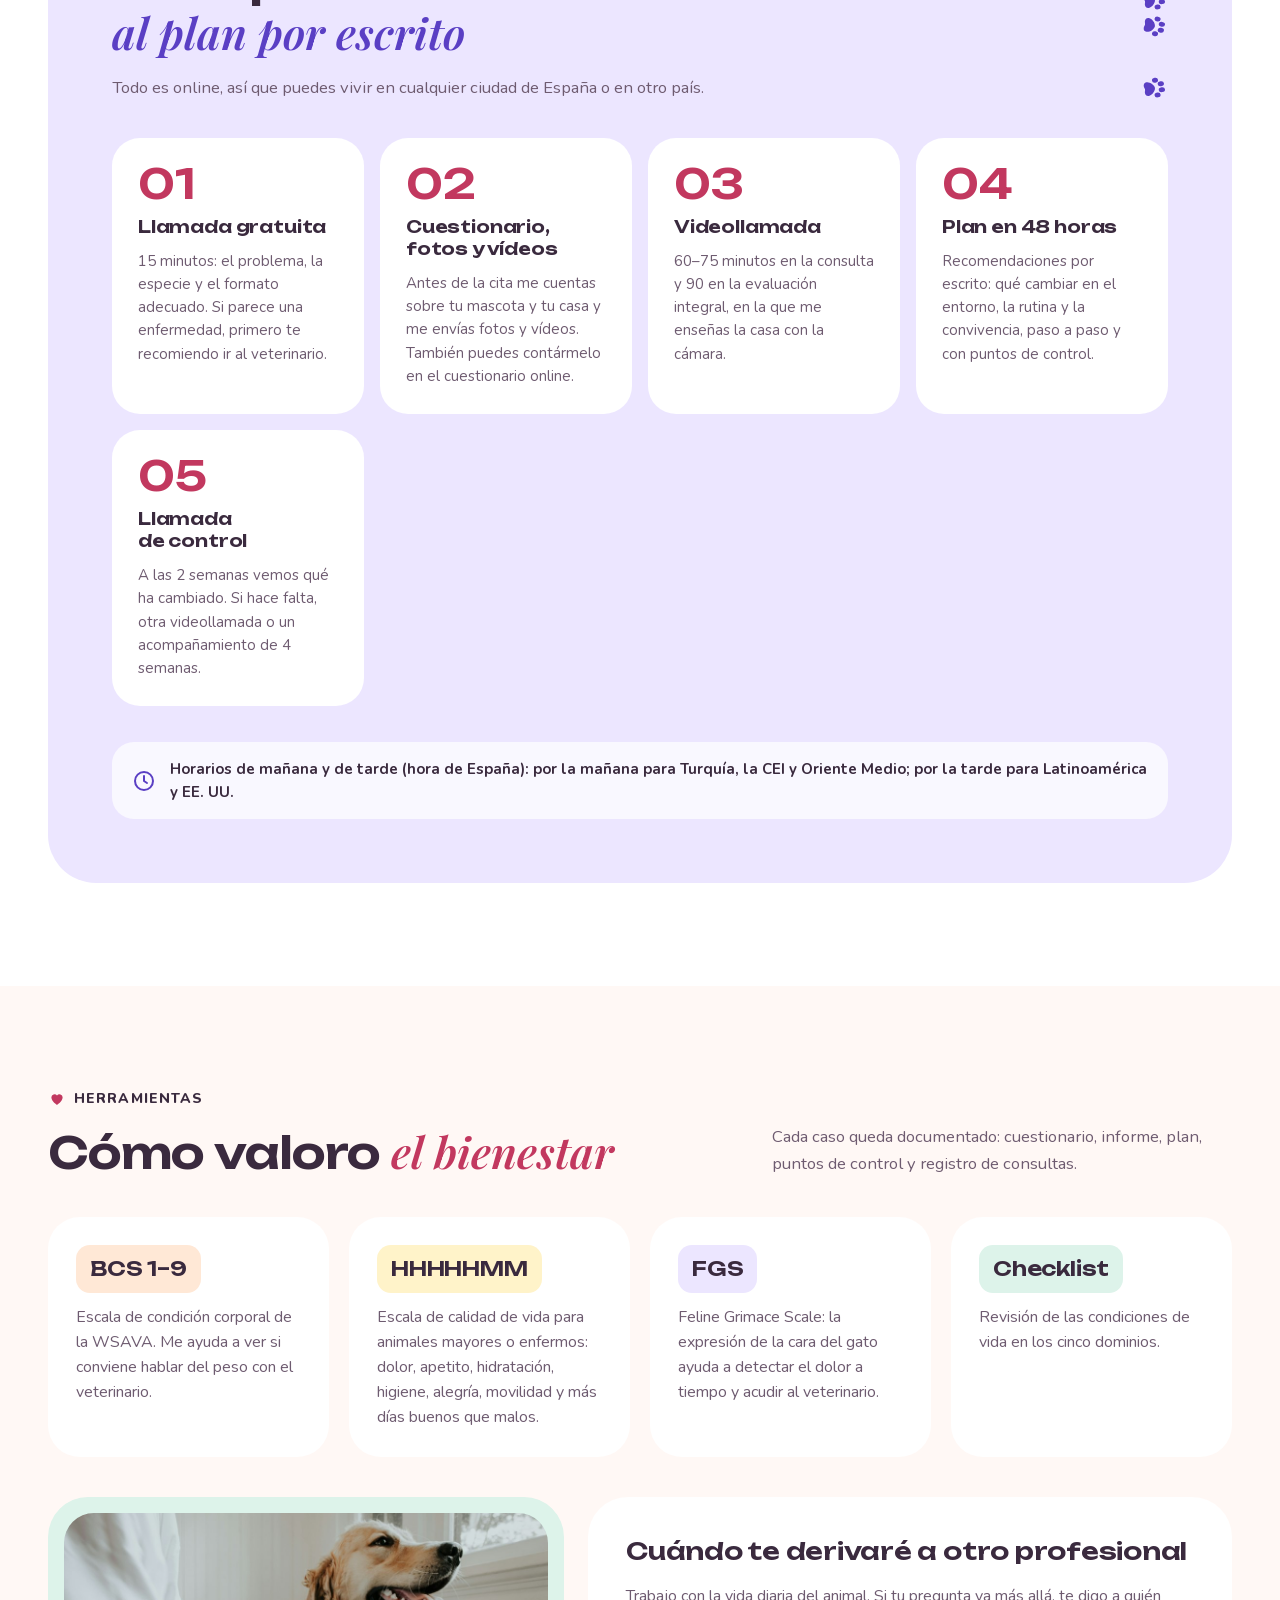
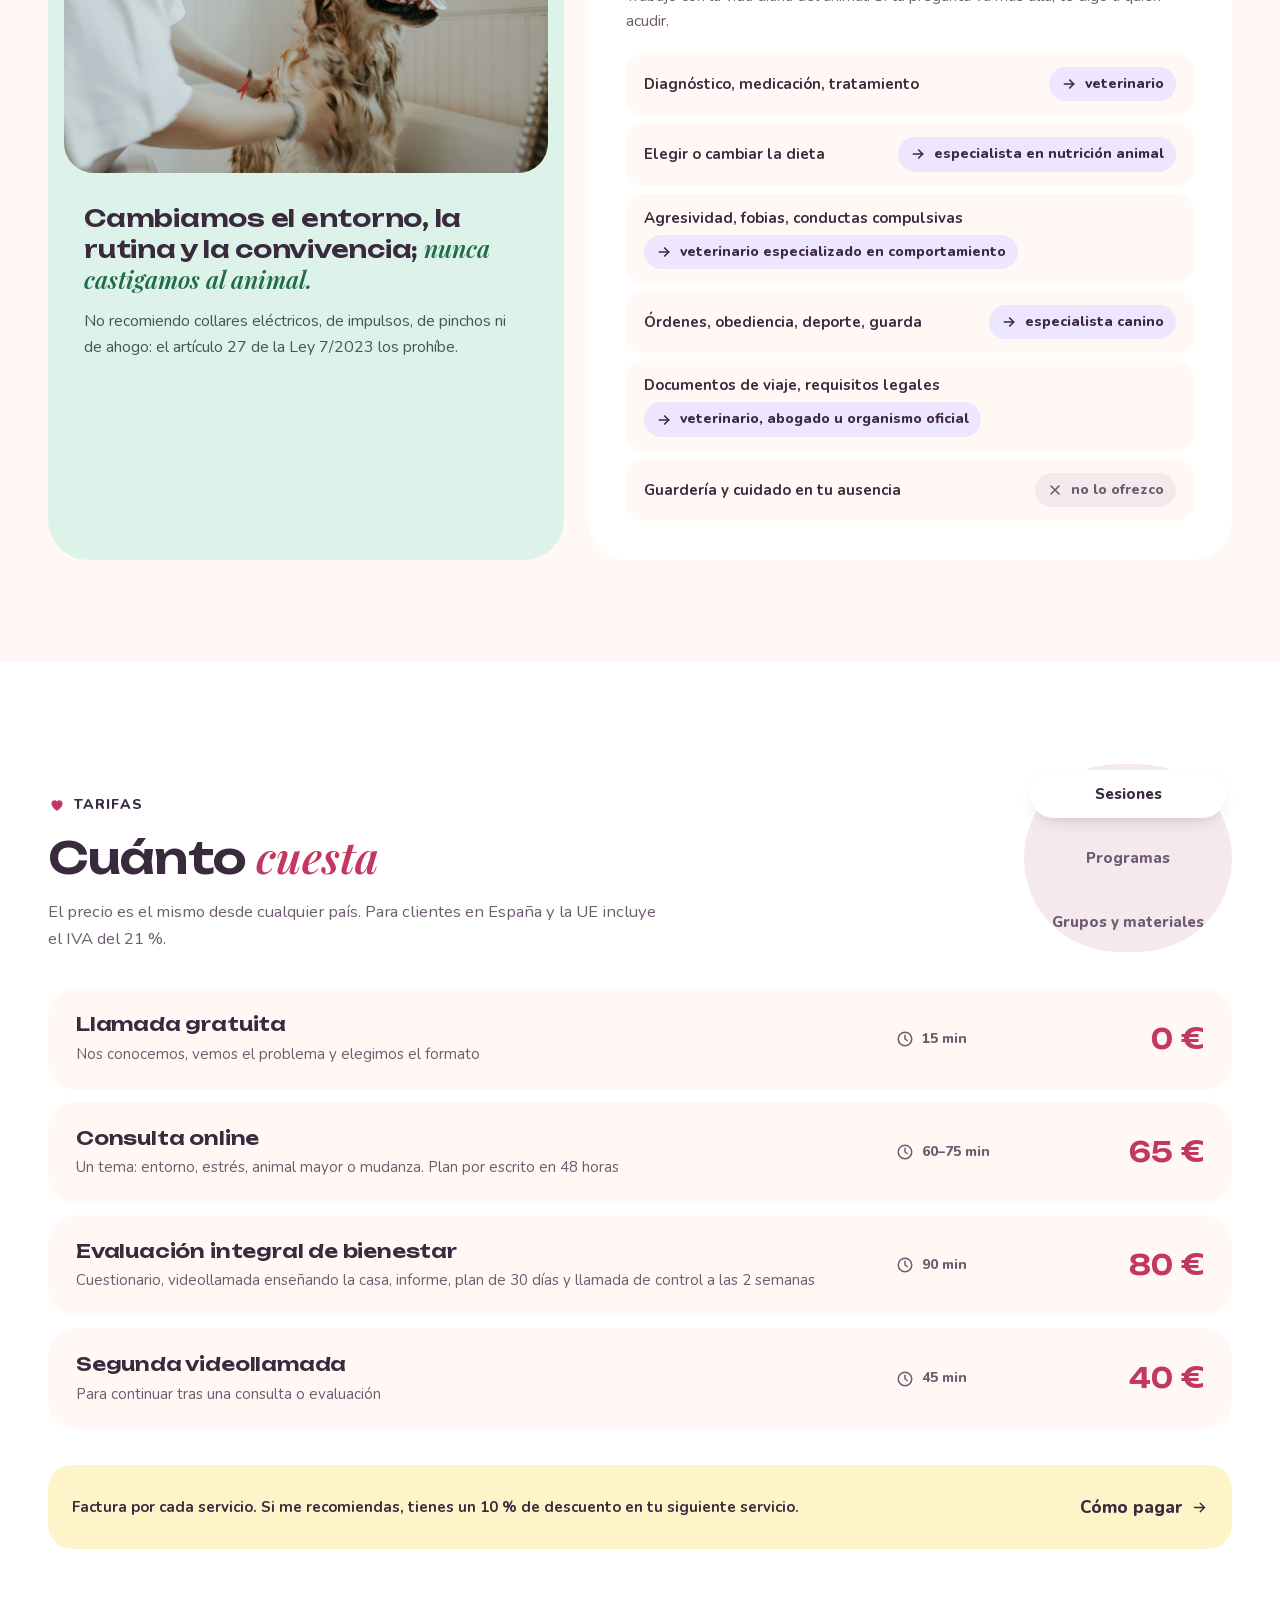
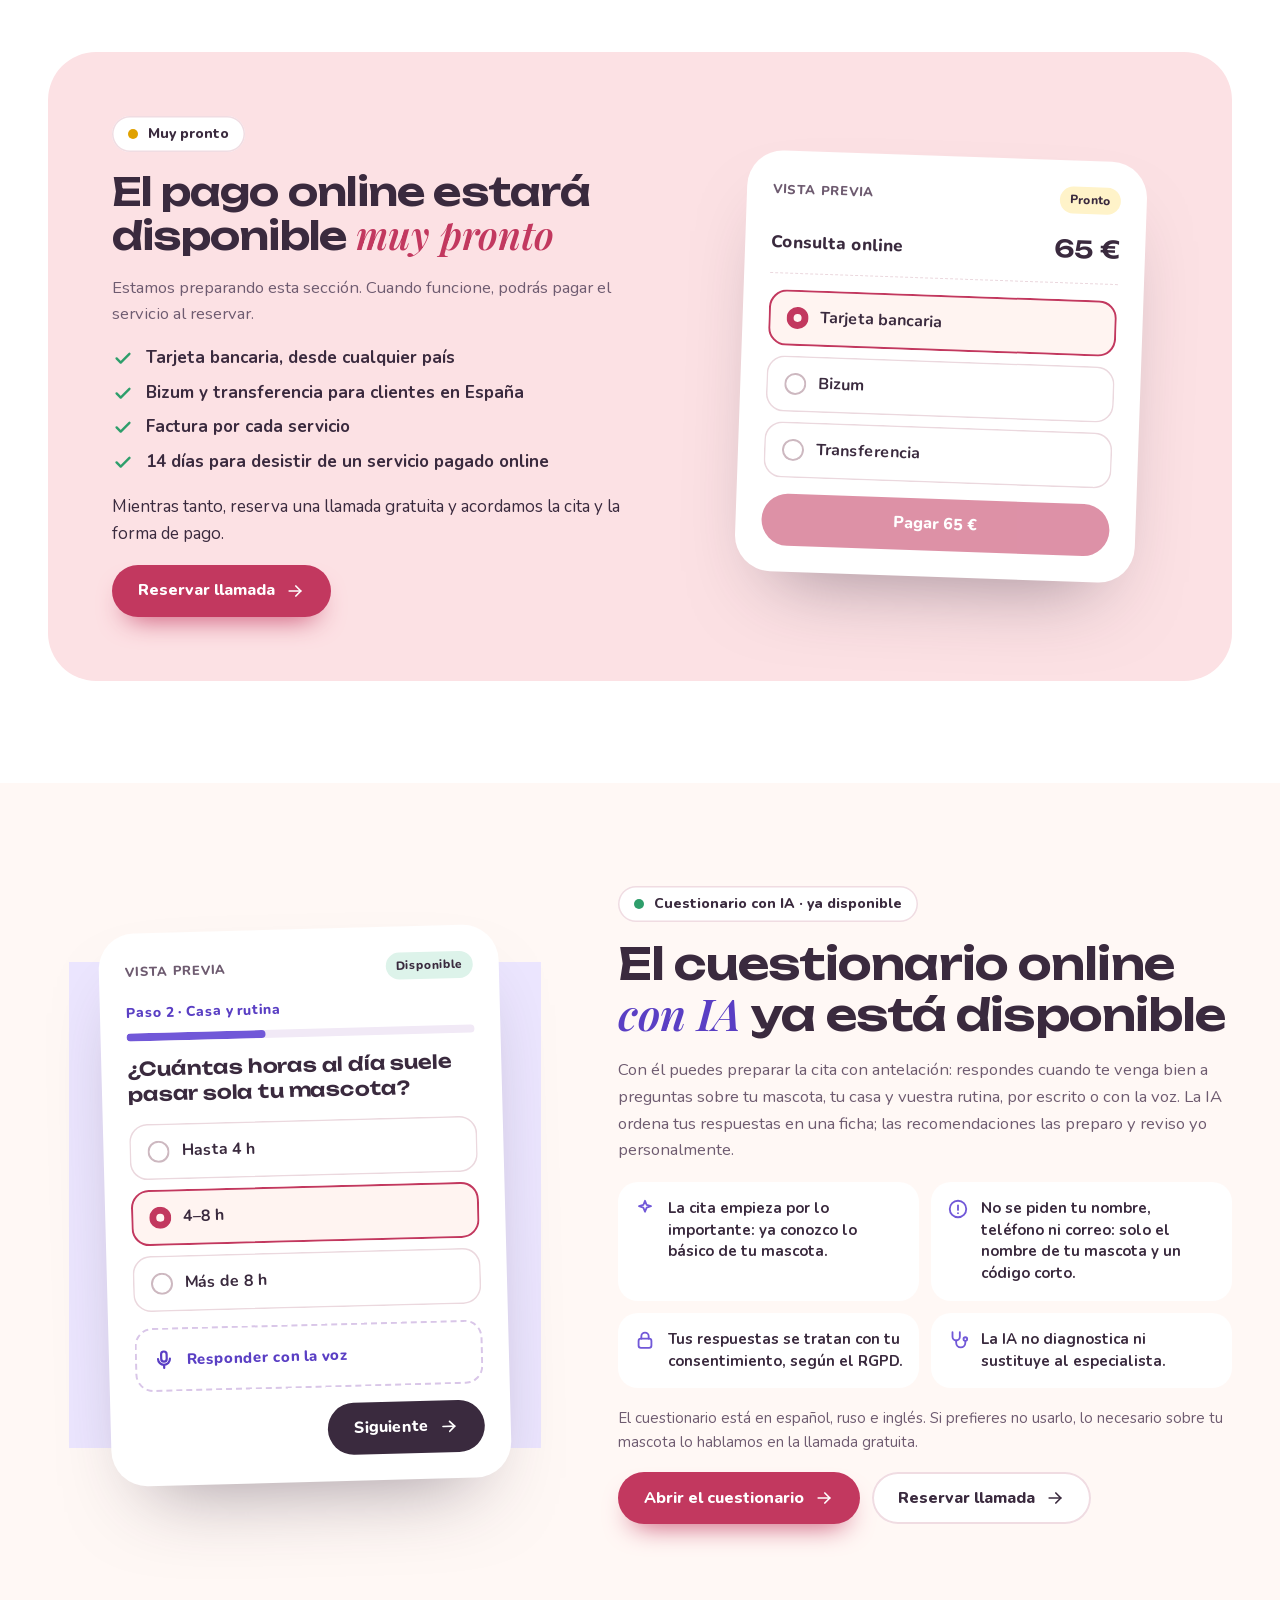
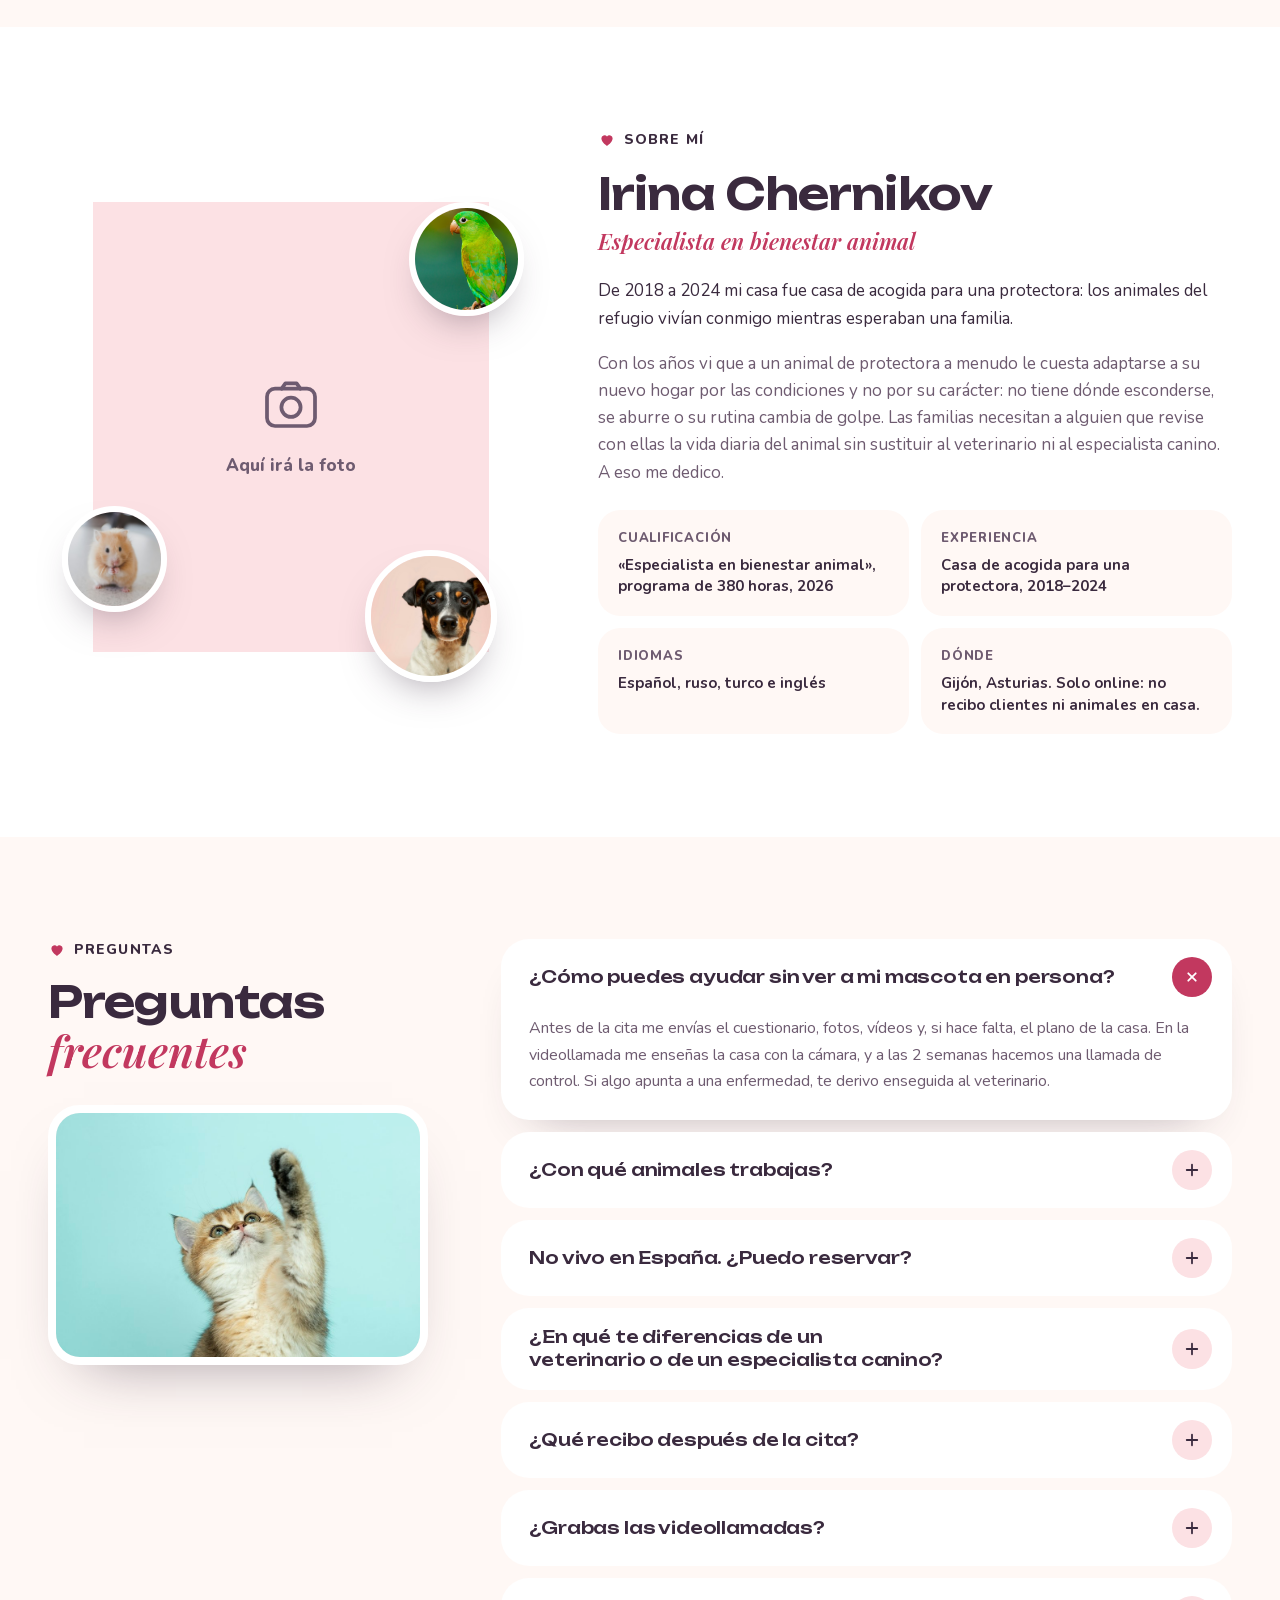
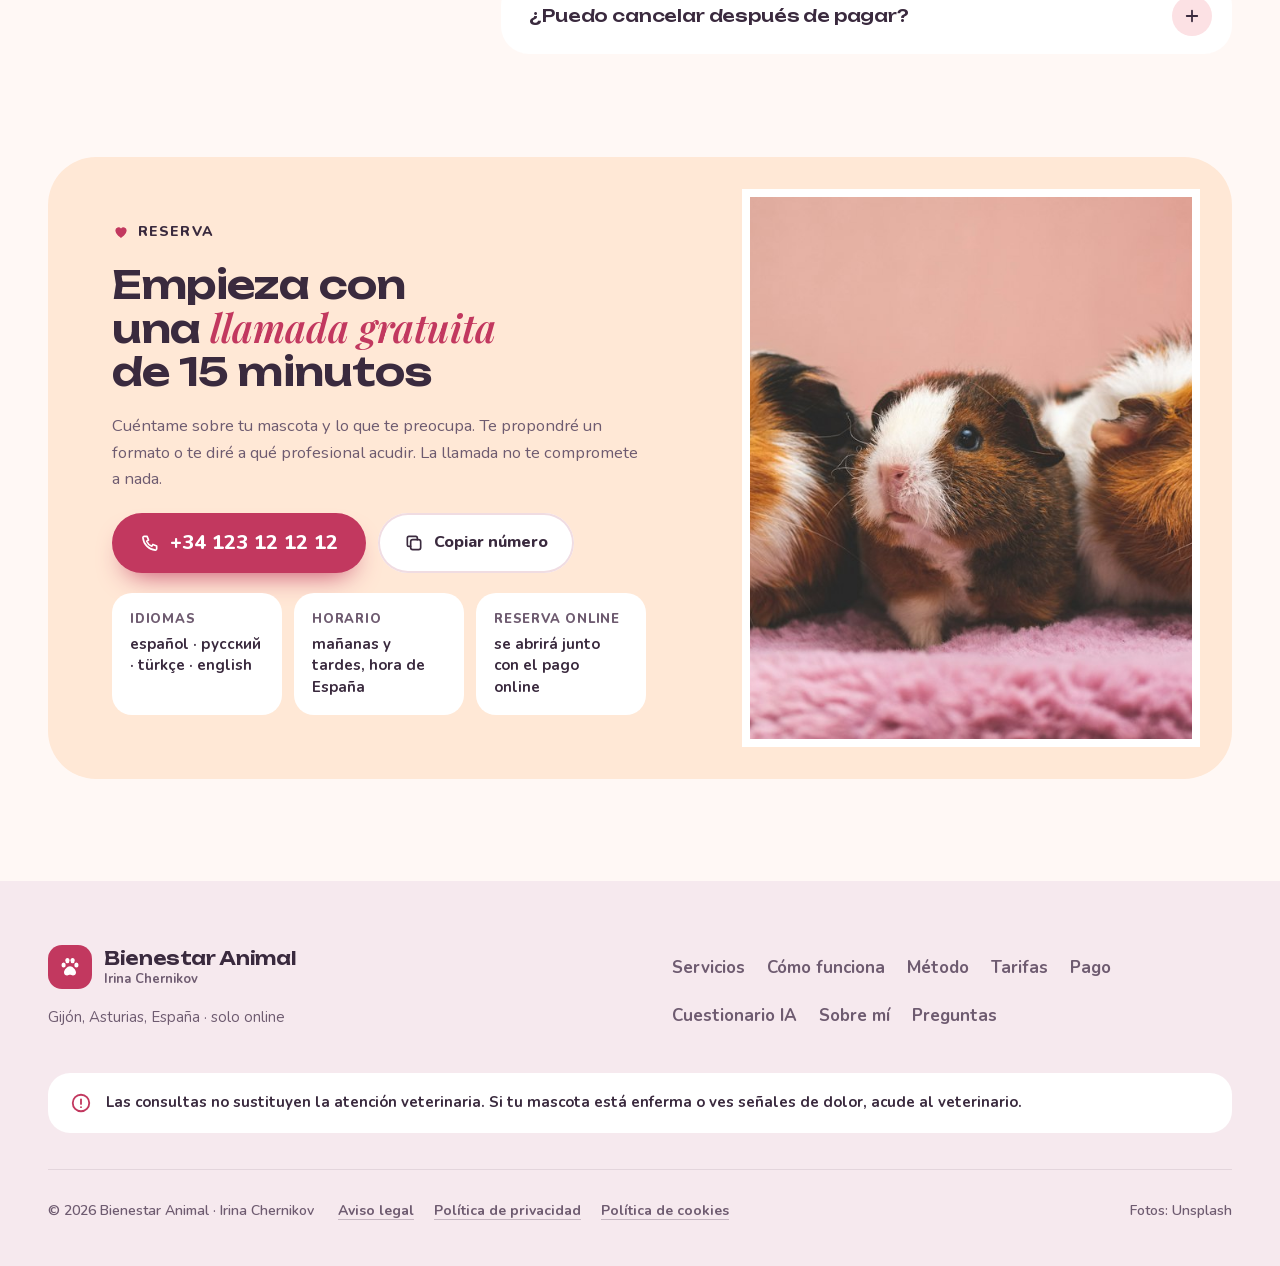
==== commit 97f07ecb: "Rename the questionnaire menu item to mention AI ES "Cuestionario IA", RU "Опросник ИИ", TR "YZ anke" ====
--- a/site/index.html
+++ b/site/index.html
@@ -883,7 +883,7 @@
       <a href="#services" data-i18n="nav.services">Servicios</a>
       <a href="#how" data-i18n="nav.how">Cómo funciona</a>
       <a href="#prices" data-i18n="nav.prices">Tarifas</a>
-      <a href="#quiz" data-i18n="nav.quiz">Cuestionario</a>
+      <a href="#quiz" data-i18n="nav.quiz">Cuestionario IA</a>
       <a href="#about" data-i18n="nav.about">Sobre mí</a>
     </nav>
     <div class="hdr-actions">
@@ -911,7 +911,7 @@
       <a href="#approach" data-i18n="nav.approach">Método</a>
       <a href="#prices" data-i18n="nav.prices">Tarifas</a>
       <a href="#payment" data-i18n="nav.payment">Pago</a>
-      <a href="#quiz" data-i18n="nav.quiz">Cuestionario</a>
+      <a href="#quiz" data-i18n="nav.quiz">Cuestionario IA</a>
       <a href="#about" data-i18n="nav.about">Sobre mí</a>
       <a href="#faq" data-i18n="nav.faq">Preguntas</a>
     </nav>
@@ -1310,7 +1310,7 @@
         <a href="#approach" data-i18n="nav.approach">Método</a>
         <a href="#prices" data-i18n="nav.prices">Tarifas</a>
         <a href="#payment" data-i18n="nav.payment">Pago</a>
-        <a href="#quiz" data-i18n="nav.quiz">Cuestionario</a>
+        <a href="#quiz" data-i18n="nav.quiz">Cuestionario IA</a>
         <a href="#about" data-i18n="nav.about">Sobre mí</a>
         <a href="#faq" data-i18n="nav.faq">Preguntas</a>
       </nav>
@@ -1329,7 +1329,7 @@
   <a href="tel:+34123121212"><svg class="ic" aria-hidden="true"><use href="#i-phone"></use></svg><span class="sr-only"><span data-i18n="phone">Teléfono</span> +34 123 12 12 12</span></a>
 </div>
 
-<script id="i18n-data" type="application/json">{"es":{"home":"Bienestar Animal — inicio","mainNav":"Menú principal","langLabel":"Idioma","menu":"Abrir menú","sections":"Secciones","nav":{"services":"Servicios","how":"Cómo funciona","prices":"Tarifas","payment":"Pago","quiz":"Cuestionario","about":"Sobre mí","approach":"Método","faq":"Preguntas"},"cta":"Llamada gratuita","eyebrow":"Asesoría de bienestar animal · online","h1a":"Tu mascota está bien cuando su casa está ","h1i":"pensada para ella","h1b":"","lead":"Reviso contigo la vida diaria de tu mascota: su entorno, su rutina, su tiempo libre y la relación con la familia. Después de la videollamada recibes un plan por escrito: qué cambiar, en qué orden y cómo saber que va mejor.","species":"Perros, gatos, conejos, hurones, roedores y aves.","sp":["Perros","Gatos","Conejos","Hurones","Roedores","Aves"],"ask":"¿Qué te preocupa?","askGroup":"Elige tu situación","fitLabel":"Formato adecuado","discuss":"Hablarlo en la llamada","fc1":"15 min para elegir el formato","fc2t":"Plan por escrito","fc2":"en 48 horas tras la cita","statsLabel":"El formato en breve","ribbonLabel":"Especies","st1n":"15 min","st1t":"de llamada gratuita para elegir el formato","st2n":"48 horas","st2t":"para recibir tu plan por escrito","st3n":"4 idiomas","svA":"En qué ","svI":"te puedo ayudar","svB":"","svLead":"Miro el comportamiento de tu mascota a través de sus necesidades y sus condiciones de vida, así que las soluciones están en la casa, la rutina y la convivencia. Si no sabes qué elegir, cuéntamelo en la llamada gratuita.","book":"Reservar","m65":"60–75 min · plan en 48 h","s1tag":"Revisión completa de su vida en casa","s1t":"Evaluación integral de bienestar","s1d":"Condiciones de vida, alimentación y condición corporal, actividad, contacto, señales de estrés y seguridad del hogar. En la videollamada me enseñas la casa con la cámara.","s1m":"90 min · informe y plan de 30 días","s2t":"Pre-adopción y llegada a casa","s2d":"Elegimos especie y animal según el estilo de vida de tu familia, preparamos la casa y acompañamos las primeras semanas. Hay un paquete especial para animales de protectora.","s2m":"2 videollamadas · 30 días de apoyo","s3t":"Enriquecimiento ambiental","s3d":"Dónde van comederos, areneros y camas, cómo ganar espacio vertical y convertir la comida en juego. Para conejos, roedores y aves revisamos la jaula o el recinto, el tiempo fuera y la luz.","s4t":"Bienestar emocional y prevención del estrés","s4d":"Rutina diaria, refugios, acceso a recursos, actividad y normas de convivencia. Preparamos a tu mascota y a la familia para los cambios: un bebé, otro animal, una reforma o una mudanza.","s5t":"Bienestar del animal senior","s5d":"Rampas y suelos antideslizantes, seguimiento de la calidad de vida con una escala, estimulación mental. Apoyo a la familia en la etapa paliativa y en el duelo. Las decisiones médicas las toma el veterinario.","s6t":"Viajes y reubicación con mascotas","s6d":"Preparamos el vuelo o el viaje: transportín, condiciones durante el trayecto, objetos conocidos y comida el día del vuelo. Después, la adaptación a la nueva casa. La documentación del animal la gestiona el veterinario.","s7t":"Talleres online para propietarios","s7d":"Grupos de hasta 30 personas, 1,5–2 h por videollamada, con grabación y guía resumen. Temas: «Entender a tu gato», «Perro y bebé en la misma casa», «Los primeros meses del cachorro o el gatito».","s7m":"1,5–2 h · por persona","s8t":"Guías y cursos digitales","s8d":"Checklists y guías en PDF, minicursos y grabaciones de talleres. Para aprender cuando te venga bien y volver a ellos cuando surja una duda nueva.","s8m":"PDF y vídeo","howK":"Cómo funciona","howA":"De la primera llamada ","howI":"al plan por escrito","howB":"","howLead":"Todo es online, así que puedes vivir en cualquier ciudad de España o en otro país.","steps":[{"t":"Llamada gratuita","d":"15 minutos: el problema, la especie y el formato adecuado. Si parece una enfermedad, primero te recomiendo ir al veterinario."},{"t":"Cuestionario, fotos y vídeos","d":"Antes de la cita me cuentas sobre tu mascota y tu casa y me envías fotos y vídeos. También puedes contármelo en el cuestionario online."},{"t":"Videollamada","d":"60–75 minutos en la consulta y 90 en la evaluación integral, en la que me enseñas la casa con la cámara."},{"t":"Plan en 48 horas","d":"Recomendaciones por escrito: qué cambiar en el entorno, la rutina y la convivencia, paso a paso y con puntos de control."},{"t":"Llamada de control","d":"A las 2 semanas vemos qué ha cambiado. Si hace falta, otra videollamada o un acompañamiento de 4 semanas."}],"slots":"Horarios de mañana y de tarde (hora de España): por la mañana para Turquía, la CEI y Oriente Medio; por la tarde para Latinoamérica y EE. UU.","toolsK":"Herramientas","apA":"Cómo valoro ","apI":"el bienestar","apB":"","apLead":"Cada caso queda documentado: cuestionario, informe, plan, puntos de control y registro de consultas.","tools":[{"k":"BCS 1–9","d":"Escala de condición corporal de la WSAVA. Me ayuda a ver si conviene hablar del peso con el veterinario."},{"k":"HHHHHMM","d":"Escala de calidad de vida para animales mayores o enfermos: dolor, apetito, hidratación, higiene, alegría, movilidad y más días buenos que malos."},{"k":"FGS","d":"Feline Grimace Scale: la expresión de la cara del gato ayuda a detectar el dolor a tiempo y acudir al veterinario."},{"k":"Checklist","d":"Revisión de las condiciones de vida en los cinco dominios."}],"prA":"Cambiamos el entorno, la rutina y la convivencia; ","prI":"nunca castigamos al animal.","prText":"No recomiendo collares eléctricos, de impulsos, de pinchos ni de ahogo: el artículo 27 de la Ley 7/2023 los prohíbe.","refT":"Cuándo te derivaré a otro profesional","refLead":"Trabajo con la vida diaria del animal. Si tu pregunta va más allá, te digo a quién acudir.","refs":[{"what":"Diagnóstico, medicación, tratamiento","who":"veterinario"},{"what":"Elegir o cambiar la dieta","who":"especialista en nutrición animal"},{"what":"Agresividad, fobias, conductas compulsivas","who":"veterinario especializado en comportamiento"},{"what":"Órdenes, obediencia, deporte, guarda","who":"especialista canino"},{"what":"Documentos de viaje, requisitos legales","who":"veterinario, abogado u organismo oficial"},{"what":"Guardería y cuidado en tu ausencia","who":"no lo ofrezco","no":true}],"pcA":"Cuánto ","pcI":"cuesta","pcB":"","pcTabs":"Tipo de tarifa","pcLead":"El precio es el mismo desde cualquier país. Para clientes en España y la UE incluye el IVA del 21 %.","prices":{"sessions":{"label":"Sesiones","rows":[{"name":"Llamada gratuita","desc":"Nos conocemos, vemos el problema y elegimos el formato","time":"15 min","price":"0 €"},{"name":"Consulta online","desc":"Un tema: entorno, estrés, animal mayor o mudanza. Plan por escrito en 48 horas","time":"60–75 min","price":"65 €"},{"name":"Evaluación integral de bienestar","desc":"Cuestionario, videollamada enseñando la casa, informe, plan de 30 días y llamada de control a las 2 semanas","time":"90 min","price":"80 €"},{"name":"Segunda videollamada","desc":"Para continuar tras una consulta o evaluación","time":"45 min","price":"40 €"}]},"programs":{"label":"Programas","rows":[{"name":"Acompañamiento online","desc":"Dos videollamadas, apoyo por mensajería y ajuste del plan cada semana","time":"4 semanas","price":"150 €"},{"name":"Paquete «Nueva mascota»","desc":"Elección del animal, preparación de la casa, 2 videollamadas y apoyo por mensajería","time":"30 días","price":"150 €"}]},"groups":{"label":"Grupos y materiales","rows":[{"name":"Taller para propietarios","desc":"Grupo de hasta 30 personas, grabación y guía resumen","time":"1,5–2 h · por persona","price":"20 €"},{"name":"Guías, checklists y minicursos","desc":"PDF, vídeo y grabaciones de talleres","time":"—","price":"9–59 €"}]}},"pcNotes":"Factura por cada servicio. Si me recomiendas, tienes un 10 % de descuento en tu siguiente servicio.","howPay":"Cómo pagar","comingSoon":"Muy pronto","payA":"El pago online estará disponible ","payI":"muy pronto","payB":"","payText":"Estamos preparando esta sección. Cuando funcione, podrás pagar el servicio al reservar.","payList":["Tarjeta bancaria, desde cualquier país","Bizum y transferencia para clientes en España","Factura por cada servicio","14 días para desistir de un servicio pagado online"],"payMean":"Mientras tanto, reserva una llamada gratuita y acordamos la cita y la forma de pago.","bookCall":"Reservar llamada","preview":"Vista previa","soon":"Pronto","consult":"Consulta online","payMethod":"Forma de pago","pm":["Tarjeta bancaria","Bizum","Transferencia"],"payBtn":"Pagar 65 €","qBadge":"Cuestionario con IA · ya disponible","qA":"El cuestionario online ","qI":"con IA","qB":" ya está disponible","qText":"Con él puedes preparar la cita con antelación: respondes cuando te venga bien a preguntas sobre tu mascota, tu casa y vuestra rutina, por escrito o con la voz. La IA ordena tus respuestas en una ficha; las recomendaciones las preparo y reviso yo personalmente.","q1":"La cita empieza por lo importante: ya conozco lo básico de tu mascota.","q2":"No se piden tu nombre, teléfono ni correo: solo el nombre de tu mascota y un código corto.","q3":"Tus respuestas se tratan con tu consentimiento, según el RGPD.","q4":"La IA no diagnostica ni sustituye al especialista.","qNote":"El cuestionario está en español, ruso e inglés. Si prefieres no usarlo, lo necesario sobre tu mascota lo hablamos en la llamada gratuita.","qStep":"Paso 2 · Casa y rutina","qQuestion":"¿Cuántas horas al día suele pasar sola tu mascota?","qo":["Hasta 4 h","4–8 h","Más de 8 h"],"qNext":"Siguiente","photo":"Aquí irá la foto","ab1":"De 2018 a 2024 mi casa fue casa de acogida para una protectora: los animales del refugio vivían conmigo mientras esperaban una familia.","ab2":"Con los años vi que a un animal de protectora a menudo le cuesta adaptarse a su nuevo hogar por las condiciones y no por su carácter: no tiene dónde esconderse, se aburre o su rutina cambia de golpe. Las familias necesitan a alguien que revise con ellas la vida diaria del animal sin sustituir al veterinario ni al especialista canino. A eso me dedico.","facts":[{"k":"Cualificación","v":"«Especialista en bienestar animal», programa de 380 horas, 2026"},{"k":"Experiencia","v":"Casa de acogida para una protectora, 2018–2024"},{"k":"Idiomas","v":"Español, ruso, turco e inglés"},{"k":"Dónde","v":"Gijón, Asturias. Solo online: no recibo clientes ni animales en casa."}],"fqA":"Preguntas ","fqI":"frecuentes","fqB":"","faqs":[{"q":"¿Cómo puedes ayudar sin ver a mi mascota en persona?","a":"Antes de la cita me envías el cuestionario, fotos, vídeos y, si hace falta, el plano de la casa. En la videollamada me enseñas la casa con la cámara, y a las 2 semanas hacemos una llamada de control. Si algo apunta a una enfermedad, te derivo enseguida al veterinario."},{"q":"¿Con qué animales trabajas?","a":"Con perros, gatos, conejos, hurones, roedores y aves. Si en casa conviven varios, los vemos juntos."},{"q":"No vivo en España. ¿Puedo reservar?","a":"Sí. Las consultas son por videollamada en español, ruso, turco o inglés, y buscamos un horario según tu zona horaria."},{"q":"¿En qué te diferencias de un veterinario o de un especialista canino?","a":"El veterinario diagnostica y trata. El especialista canino enseña órdenes al perro. Yo reviso las condiciones de vida de tu mascota (entorno, rutina, tiempo libre y relación con la familia) y preparo un plan de cambios por escrito. Si tu pregunta es para otro profesional, te lo digo en la llamada gratuita."},{"q":"¿Qué recibo después de la cita?","a":"Un plan por escrito en 48 horas: qué cambiar, en qué orden y en qué señales notarás que va mejor. Tras la evaluación integral, también un informe y un plan de 30 días."},{"q":"¿Grabas las videollamadas?","a":"Solo con tu consentimiento. Los casos solo se publican con el permiso por escrito del propietario."},{"q":"¿Puedo cancelar después de pagar?","a":"Sí. Si pagas online, tienes 14 días para desistir. Si quieres que la cita sea antes, al pagar das tu conformidad expresa para empezar."}],"bkK":"Reserva","bkA":"Empieza con una ","bkI":"llamada gratuita","bkB":" de 15 minutos","bkText":"Cuéntame sobre tu mascota y lo que te preocupa. Te propondré un formato o te diré a qué profesional acudir. La llamada no te compromete a nada.","phone":"Teléfono","copy":"Copiar número","copied":"Número copiado","lngT":"Idiomas","hoursT":"Horario","hoursD":"mañanas y tardes, hora de España","onlineT":"Reserva online","onlineD":"se abrirá junto con el pago online","where":"Gijón, Asturias, España · solo online","disclaimer":"Las consultas no sustituyen la atención veterinaria. Si tu mascota está enferma o ves señales de dolor, acude al veterinario.","photos":"Fotos: Unsplash","alt":{"hero":"Un gato toca con la pata la mano de su dueña","rabbit":"Conejo belier sentado en la hierba","owner":"Una mujer acaricia a su gata atigrada en casa","kittens":"Tres gatitos atigrados sentados juntos","bath":"Una mujer baña con cuidado a un golden retriever","guinea":"Tres cobayas sobre una manta rosa","kitten":"Gatito con la pata levantada"},"needs":[{"id":"all","label":"Quiero revisarlo todo","title":"Evaluación integral de bienestar","text":"Cuestionario, videollamada enseñando la casa, informe, plan de 30 días y llamada de control a las 2 semanas","price":"80 €"},{"id":"new","label":"Llega una mascota nueva","title":"Paquete «Nueva mascota»","text":"Elección del animal, preparación de la casa, 2 videollamadas y apoyo por mensajería","price":"150 €"},{"id":"flat","label":"Gato de interior","title":"Enriquecimiento ambiental","text":"Dónde van comederos, areneros y camas, cómo ganar espacio vertical y convertir la comida en juego.","price":"65 €"},{"id":"change","label":"Bebé, reforma u otro animal","title":"Bienestar emocional y prevención del estrés","text":"Preparamos a tu mascota y a la familia para los cambios: un bebé, otro animal, una reforma o una mudanza.","price":"65 €"},{"id":"senior","label":"Mi mascota se hace mayor","title":"Bienestar del animal senior","text":"Rampas y suelos antideslizantes, seguimiento de la calidad de vida con una escala, estimulación mental.","price":"65 €"},{"id":"move","label":"Vuelo o mudanza","title":"Viajes y reubicación con mascotas","text":"Transportín, condiciones durante el trayecto, objetos conocidos y comida el día del vuelo. Después, la adaptación a la nueva casa.","price":"65 €"},{"id":"aggr","label":"Agresividad o fobias","title":"Veterinario especializado en comportamiento","text":"Trabajo con la vida diaria del animal. Si tu pregunta va más allá, te digo a quién acudir.","price":"0 €"}],"metaTitle":"Bienestar Animal · Irina Chernikov","metaDesc":"Asesoría online de bienestar para perros, gatos, conejos, hurones, roedores y aves. Llamada gratuita de 15 minutos y plan por escrito en 48 horas.","skip":"Ir al contenido","closeMenu":"Cerrar menú","lgNav":"Textos legales","lgAviso":"Aviso legal","lgPrivacy":"Política de privacidad","lgCookies":"Política de cookies","qOpen":"Abrir el cuestionario","qLive":"Disponible","qVoice":"Responder con la voz"},"ru":{"home":"Bienestar Animal — на главную","mainNav":"Основное меню","langLabel":"Язык","menu":"Открыть меню","sections":"Разделы","nav":{"services":"Услуги","how":"Как проходит","prices":"Цены","payment":"Оплата","quiz":"Опросник","about":"Обо мне","approach":"Подход","faq":"Вопросы"},"cta":"Бесплатный звонок","eyebrow":"Консультации по благополучию домашних животных · онлайн","h1a":"Питомцу хорошо, когда дома всё устроено ","h1i":"под него","h1b":"","lead":"Разбираю с владельцами быт питомца: среду, режим дня, досуг и отношения в семье. После видеовстречи вы получаете письменный план: что изменить, в каком порядке и как понять, что стало лучше.","species":"Собаки, кошки, кролики, хорьки, грызуны и птицы.","sp":["Собаки","Кошки","Кролики","Хорьки","Грызуны","Птицы"],"ask":"Что вас беспокоит?","askGroup":"Выберите ситуацию","fitLabel":"Подходящий формат","discuss":"Обсудить на звонке","fc1":"15 минут, чтобы выбрать формат","fc2t":"Письменный план","fc2":"через 48 часов после встречи","statsLabel":"Коротко о формате","ribbonLabel":"Виды животных","st1n":"15 минут","st1t":"бесплатный звонок, чтобы выбрать формат","st2n":"48 часов","st2t":"на письменный план после встречи","st3n":"4 языка","svA":"С чем ","svI":"я помогаю","svB":"","svLead":"Поведение питомца я рассматриваю через его потребности и условия жизни, поэтому решения ищем в доме, режиме и общении. Если не знаете, что выбрать, расскажите о ситуации на бесплатном звонке.","book":"Записаться","m65":"60–75 мин · план за 48 ч","s1tag":"Полный разбор быта","s1t":"Комплексная оценка благополучия","s1d":"Условия содержания, питание и упитанность, активность, контакты, признаки стресса, безопасность дома. На видеовстрече вы показываете дом через камеру.","s1m":"90 мин · отчёт и план на 30 дней","s2t":"Новый питомец","s2d":"Выбор вида и животного под образ жизни семьи, подготовка дома и первые недели адаптации. Для животных из приюта есть отдельный пакет.","s2m":"2 встречи · 30 дней поддержки","s3t":"Обогащение среды","s3d":"Кошка в квартире или несколько животных под одной крышей: где поставить миски, лотки и лежанки, как добавить вертикальное пространство и превратить кормление в игру. Для кроликов, грызунов и птиц — проверка клетки или вольера, выгула и освещения.","s4t":"Спокойствие и меньше стресса","s4d":"Режим дня, укрытия, доступ к ресурсам, нагрузка и досуг, правила общения в семье. Готовим питомца и семью к переменам: рождению ребёнка, новому животному, ремонту или переезду.","s5t":"Пожилой питомец","s5d":"Пандусы и нескользящие покрытия, оценка качества жизни по шкале, занятия для ума. Поддержка семьи в паллиативный период и при утрате. Медицинские решения принимает ветеринар.","s6t":"Переезд с питомцем","s6d":"Подготовка к перелёту или дороге: переноска, условия в пути, привычные вещи, кормление в день вылета. Потом помогаю освоиться на новом месте. Документы на животное оформляет ветеринар.","s7t":"Вебинары для владельцев","s7d":"Группы до 30 человек, 1,5–2 часа по видеосвязи, после встречи — запись и памятка. Темы: «Понять свою кошку», «Собака и ребёнок в одном доме», «Первые месяцы щенка или котёнка дома».","s7m":"1,5–2 ч · с участника","s8t":"Гайды и мини-курсы","s8d":"Чек-листы и гайды в PDF, мини-курсы и записи вебинаров. Можно изучать в своём темпе и возвращаться к ним, когда появится новый вопрос.","s8m":"PDF и видео","howK":"Как проходит работа","howA":"От первого звонка до ","howI":"письменного плана","howB":"","howLead":"Всё проходит онлайн, поэтому вы можете жить в любом городе Испании или в другой стране.","steps":[{"t":"Бесплатный звонок","d":"15 минут: задача, вид животного и подходящий формат. Если похоже на болезнь, сначала советую показать питомца ветеринару."},{"t":"Анкета, фото и видео","d":"До встречи вы рассказываете о питомце и доме и присылаете фото и видео. Рассказать о питомце можно и в онлайн-опроснике."},{"t":"Видеовстреча","d":"60–75 минут на консультации, 90 минут на комплексной оценке. На оценке вы показываете дом через камеру."},{"t":"План за 48 часов","d":"Письменные рекомендации: что изменить в среде, режиме и общении, по шагам и с контрольными точками."},{"t":"Контрольный звонок","d":"Через 2 недели смотрим, что изменилось. Если нужно, назначаем повторную встречу или сопровождение на 4 недели."}],"slots":"Слоты утром и вечером по испанскому времени: утром удобно клиентам из Турции, стран СНГ и Ближнего Востока, вечером — из Латинской Америки и США.","toolsK":"Инструменты","apA":"Как я оцениваю ","apI":"благополучие","apB":"","apLead":"Каждый случай документируется: анкета, отчёт, план, контрольные точки и записи о консультациях.","tools":[{"k":"BCS 1–9","d":"Шкала упитанности WSAVA: по ней видно, не пора ли обсудить вес с ветеринаром."},{"k":"HHHHHMM","d":"Шкала качества жизни для пожилых и больных животных: боль, аппетит, питьё, гигиена, радость, подвижность и больше хороших дней, чем плохих."},{"k":"FGS","d":"Feline Grimace Scale: по выражению морды кошки помогает рано заметить боль и вовремя обратиться к ветеринару."},{"k":"Чек-лист","d":"Проверка условий содержания по пяти доменам."}],"prA":"Меняем среду, режим и общение, ","prI":"а не наказываем животное.","prText":"Электрические, импульсные и строгие ошейники и удавки я не рекомендую: их запрещает ст. 27 закона 7/2023.","refT":"Когда я направлю к другому специалисту","refLead":"Я работаю с бытом животного. Если задача выходит за эти рамки, подскажу, к кому обратиться.","refs":[{"what":"Диагноз, лекарства, лечение","who":"ветеринар"},{"what":"Подбор и смена рациона","who":"специалист по питанию животных"},{"what":"Агрессия, фобии, навязчивые состояния","who":"ветеринарный врач по поведению"},{"what":"Команды, послушание, спорт, охрана","who":"кинолог"},{"what":"Документы для перевозки, требования законов","who":"ветеринар, юрист или госорган"},{"what":"Передержка и присмотр в ваше отсутствие","who":"не оказываю","no":true}],"pcA":"Сколько стоят ","pcI":"услуги","pcB":"","pcTabs":"Раздел цен","pcLead":"Цена одинакова для клиентов из любой страны. Для клиентов в Испании и ЕС в неё уже включён IVA 21 %.","prices":{"sessions":{"label":"Встречи","rows":[{"name":"Бесплатный звонок","desc":"Знакомство, задача и выбор формата","time":"15 мин","price":"0 €"},{"name":"Онлайн-консультация","desc":"Один вопрос: среда, стресс, пожилое животное или переезд. Письменный план в течение 48 часов","time":"60–75 мин","price":"65 €"},{"name":"Комплексная оценка благополучия","desc":"Анкета, видеовстреча с показом дома, письменный отчёт, план на 30 дней и контрольный звонок через 2 недели","time":"90 мин","price":"80 €"},{"name":"Повторная видеовстреча","desc":"Продолжение после консультации или оценки","time":"45 мин","price":"40 €"}]},"programs":{"label":"Программы","rows":[{"name":"Онлайн-сопровождение","desc":"Две видеовстречи, поддержка в мессенджере, корректировка плана каждую неделю","time":"4 недели","price":"150 €"},{"name":"Пакет «Новый питомец»","desc":"Подбор животного, подготовка дома, 2 видеовстречи и поддержка в мессенджере","time":"30 дней","price":"150 €"}]},"groups":{"label":"Группы и материалы","rows":[{"name":"Вебинар для владельцев","desc":"Группа до 30 человек, запись и памятка","time":"1,5–2 ч · с участника","price":"20 €"},{"name":"Гайды, чек-листы, мини-курсы","desc":"PDF, видео и записи вебинаров","time":"—","price":"9–59 €"}]}},"pcNotes":"Factura на каждую услугу. Если вы порекомендовали меня знакомым, следующая услуга — со скидкой 10 %.","howPay":"Как оплатить","comingSoon":"Скоро заработает","payA":"Онлайн-оплата ","payI":"скоро появится","payB":" на сайте","payText":"Раздел готовится. Когда он заработает, услугу можно будет оплатить сразу при записи.","payList":["Банковская карта — из любой страны","Bizum и банковский перевод — для клиентов в Испании","Factura на каждую услугу","14 дней на отказ от услуги, оплаченной онлайн"],"payMean":"А пока запишитесь на бесплатный звонок: договоримся о встрече и о том, как удобнее оплатить.","bookCall":"Записаться на звонок","preview":"Пример экрана","soon":"Скоро","consult":"Онлайн-консультация","payMethod":"Способ оплаты","pm":["Банковская карта","Bizum","Банковский перевод"],"payBtn":"Оплатить 65 €","qBadge":"Опросник с ИИ · уже работает","qA":"Онлайн-опросник ","qI":"на базе ИИ","qB":" уже работает","qText":"С ним к встрече можно подготовиться заранее: в удобное время ответить на вопросы о питомце, доме и режиме дня, текстом или голосом. ИИ собирает ответы в анкету, а рекомендации я готовлю и проверяю лично.","q1":"Встреча начинается с главного: основное о питомце я уже знаю из анкеты.","q2":"Имя, телефон и почту не спрашиваем: только кличку питомца и короткий код.","q3":"Ответы обрабатываются с вашего согласия, по правилам RGPD.","q4":"ИИ не ставит диагнозов и не даёт советов вместо специалиста.","qNote":"Опросник доступен на испанском, русском и английском. Если не хотите им пользоваться, всё нужное о питомце обсудим на бесплатном звонке.","qStep":"Шаг 2 · Дом и режим","qQuestion":"Сколько часов в день питомец обычно проводит один?","qo":["До 4 часов","4–8 часов","Больше 8 часов"],"qNext":"Далее","photo":"Здесь будет фото","ab1":"С 2018 по 2024 год мой дом был casa de acogida для protectora: животные из приюта жили у меня, пока ждали новую семью.","ab2":"За эти годы стало видно: животному из приюта часто трудно освоиться в новом доме из-за условий, а не из-за характера. Нет укрытия, мало занятий, резко меняется режим. Семьям нужен человек, который разберёт с ними быт питомца и не будет подменять ни ветеринара, ни кинолога. Этим я и занимаюсь.","facts":[{"k":"Квалификация","v":"«Especialista en bienestar animal», программа 380 часов, 2026"},{"k":"Опыт","v":"Casa de acogida для protectora, 2018–2024"},{"k":"Языки","v":"Испанский, русский, турецкий, английский"},{"k":"Где","v":"Gijón, Астурия. Работаю только онлайн, клиентов и животных дома не принимаю."}],"fqA":"Частые ","fqI":"вопросы","fqB":"","faqs":[{"q":"Как можно помочь, не видя питомца вживую?","a":"До встречи вы присылаете анкету, фото, видео и при необходимости план квартиры. На видеовстрече показываете дом через камеру, а через 2 недели мы созваниваемся снова. Если что-то указывает на болезнь, я сразу направлю вас к ветеринару."},{"q":"С какими животными вы работаете?","a":"С собаками, кошками, кроликами, хорьками, грызунами и птицами. Если дома живут несколько животных, разбираем их вместе."},{"q":"Я живу не в Испании. Можно записаться?","a":"Да. Консультации идут по видеосвязи на испанском, русском, турецком или английском. Время подберём под ваш часовой пояс."},{"q":"Чем вы отличаетесь от ветеринара и кинолога?","a":"Ветеринар ставит диагноз и лечит. Кинолог учит собаку командам. Я разбираю условия жизни питомца: среду, режим, досуг и отношения в семье, и готовлю письменный план изменений. Если ваш вопрос к другому специалисту, скажу об этом на бесплатном звонке."},{"q":"Что я получу после встречи?","a":"Письменный план в течение 48 часов: что изменить, в каком порядке и по каким признакам понять, что стало лучше. После комплексной оценки — ещё отчёт и план на 30 дней."},{"q":"Записываете ли вы видеовстречи?","a":"Только с вашего согласия. Разборы случаев публикуются только с письменного согласия владельца."},{"q":"Можно ли отказаться после оплаты?","a":"Да. При оплате онлайн у вас есть 14 дней на отказ. Если хотите встретиться раньше, при оплате вы отдельно подтверждаете согласие начать."}],"bkK":"Запись","bkA":"Начните с бесплатного ","bkI":"15-минутного звонка","bkB":"","bkText":"Расскажите о питомце и о том, что вас беспокоит. Я предложу формат или подскажу, к какому специалисту обратиться. Звонок ни к чему не обязывает.","phone":"Телефон","copy":"Скопировать номер","copied":"Номер скопирован","lngT":"Языки","hoursT":"Время","hoursD":"утренние и вечерние слоты по испанскому времени","onlineT":"Онлайн-запись","onlineD":"откроется вместе с онлайн-оплатой","where":"Gijón, Астурия, Испания · только онлайн","disclaimer":"Консультации не заменяют ветеринарную помощь. Если питомец болен или вы видите признаки боли, обратитесь к ветеринару.","photos":"Фотографии: Unsplash","alt":{"hero":"Кошка касается лапой ладони хозяйки","rabbit":"Вислоухий кролик сидит на траве","owner":"Хозяйка гладит полосатую кошку дома","kittens":"Три полосатых котёнка сидят рядышком","bath":"Хозяйка бережно купает золотистого ретривера","guinea":"Три морские свинки на розовом пледе","kitten":"Котёнок тянет лапку вверх"},"needs":[{"id":"all","label":"Хочу разобрать всё","title":"Комплексная оценка благополучия","text":"Анкета, видеовстреча с показом дома, письменный отчёт, план на 30 дней и контрольный звонок через 2 недели","price":"80 €"},{"id":"new","label":"Скоро новый питомец","title":"Пакет «Новый питомец»","text":"Подбор животного, подготовка дома, 2 видеовстречи и поддержка в мессенджере","price":"150 €"},{"id":"flat","label":"Кошка в квартире","title":"Обогащение среды","text":"Где поставить миски, лотки и лежанки, как добавить вертикальное пространство и превратить кормление в игру.","price":"65 €"},{"id":"change","label":"Ребёнок, ремонт, новое животное","title":"Спокойствие и меньше стресса","text":"Готовим питомца и семью к переменам: рождению ребёнка, новому животному, ремонту или переезду.","price":"65 €"},{"id":"senior","label":"Питомец стареет","title":"Пожилой питомец","text":"Пандусы и нескользящие покрытия, оценка качества жизни по шкале, занятия для ума.","price":"65 €"},{"id":"move","label":"Перелёт или переезд","title":"Переезд с питомцем","text":"Переноска, условия в пути, привычные вещи, кормление в день вылета. Потом помогаю освоиться на новом месте.","price":"65 €"},{"id":"aggr","label":"Агрессия или фобии","title":"Ветеринарный врач по поведению","text":"Я работаю с бытом животного. Если задача выходит за эти рамки, подскажу, к кому обратиться.","price":"0 €"}],"metaTitle":"Bienestar Animal · Irina Chernikov","metaDesc":"Онлайн-консультации по благополучию собак, кошек, кроликов, хорьков, грызунов и птиц. Бесплатный 15-минутный звонок и письменный план за 48 часов.","skip":"Перейти к содержанию","closeMenu":"Закрыть меню","lgNav":"Правовые документы","lgAviso":"Правовая информация","lgPrivacy":"Политика конфиденциальности","lgCookies":"Политика cookies","qOpen":"Открыть опросник","qLive":"Работает","qVoice":"Ответить голосом"},"tr":{"home":"Bienestar Animal — ana sayfa","mainNav":"Ana menü","langLabel":"Dil","menu":"Menüyü aç","sections":"Bölümler","nav":{"services":"Hizmetler","how":"Süreç","prices":"Fiyatlar","payment":"Ödeme","quiz":"Anket","about":"Hakkımda","approach":"Yaklaşım","faq":"Sorular"},"cta":"Ücretsiz görüşme","eyebrow":"Evcil hayvan refahı danışmanlığı · online","h1a":"Ev ","h1i":"ona göre düzenlendiğinde","h1b":" evcil hayvanınız rahat eder","lead":"Evcil hayvanınızın günlük yaşamını sizinle birlikte ele alıyorum: ortamı, günlük düzeni, boş zamanı ve aileyle ilişkisi. Görüntülü görüşmeden sonra yazılı bir plan alırsınız: neyin, hangi sırayla değişeceği ve iyileşmeyi nasıl anlayacağınız.","species":"Köpekler, kediler, tavşanlar, gelincikler, kemirgenler ve kuşlar.","sp":["Köpekler","Kediler","Tavşanlar","Gelincikler","Kemirgenler","Kuşlar"],"ask":"Sizi ne endişelendiriyor?","askGroup":"Durumunuzu seçin","fitLabel":"Uygun format","discuss":"Görüşmede konuşalım","fc1":"format seçmek için 15 dakika","fc2t":"Yazılı plan","fc2":"görüşmeden sonra 48 saatte","statsLabel":"Kısaca format","ribbonLabel":"Türler","st1n":"15 dakika","st1t":"format seçmek için ücretsiz görüşme","st2n":"48 saat","st2t":"içinde yazılı planınız hazır","st3n":"4 dil","svA":"","svI":"Hangi konularda","svB":" yardımcı oluyorum","svLead":"Evcil hayvanınızın davranışına ihtiyaçları ve yaşam koşulları üzerinden bakıyorum; çözümleri evde, günlük düzende ve aile içi ilişkilerde arıyoruz. Ne seçeceğinizden emin değilseniz durumu ücretsiz görüşmede anlatın.","book":"Randevu al","m65":"60–75 dk · 48 saatte plan","s1tag":"Evdeki yaşamın tam incelemesi","s1t":"Kapsamlı refah değerlendirmesi","s1d":"Yaşam koşulları, beslenme ve vücut kondisyonu, hareket, temas, stres belirtileri ve ev güvenliği. Görüntülü görüşmede evinizi kamerayla gösterirsiniz.","s1m":"90 dk · rapor ve 30 günlük plan","s2t":"Yeni evcil hayvan","s2d":"Ailenizin yaşam tarzına uygun tür ve hayvanı seçiyor, evi hazırlıyor, ilk haftalardaki uyum sürecine eşlik ediyorum. Barınaktan sahiplenilen hayvanlar için ayrı bir paket var.","s2m":"2 görüşme · 30 gün destek","s3t":"Ortam zenginleştirme","s3d":"Daire kedisi ya da aynı evde birden fazla hayvan: mama ve kum kapları, yataklar nereye konmalı, dikey alan nasıl eklenir, beslenme nasıl oyuna dönüşür. Tavşan, kemirgen ve kuşlar için kafes, dışarıda geçen zaman ve aydınlatma kontrolü.","s4t":"Daha az stres, daha çok huzur","s4d":"Günlük düzen, saklanma yerleri, kaynaklara erişim, aktivite ve evdeki iletişim kuralları. Evcil hayvanınızı ve ailenizi değişikliklere hazırlıyoruz: bebek, yeni bir hayvan, tadilat ya da taşınma.","s5t":"Yaşlı evcil hayvan","s5d":"Rampalar ve kaymaz zeminler, yaşam kalitesinin bir ölçekle takibi, zihinsel uyarım. Palyatif dönemde ve kayıp sonrasında aileye destek. Tıbbi kararları veteriner verir.","s6t":"Evcil hayvanla taşınma","s6d":"Uçuşa veya yolculuğa hazırlık: taşıma çantası, yol koşulları, tanıdık eşyalar ve uçuş günü beslenme. Ardından yeni eve uyum. Hayvanın belgelerini veteriner hazırlar.","s7t":"Sahipler için webinarlar","s7d":"30 kişiye kadar gruplar, görüntülü 1,5–2 saat; sonrasında kayıt ve özet notlar. Konular: «Kedinizi anlamak», «Aynı evde köpek ve çocuk», «Yavru köpek veya kedinin evdeki ilk ayları».","s7m":"1,5–2 sa · kişi başı","s8t":"Rehberler ve mini kurslar","s8d":"PDF kontrol listeleri ve rehberler, mini kurslar ve webinar kayıtları. Kendi hızınızda öğrenin, yeni bir soru çıktığında tekrar bakın.","s8m":"PDF ve video","howK":"Süreç nasıl işler","howA":"İlk görüşmeden ","howI":"yazılı plana","howB":"","howLead":"Her şey online; İspanya'nın herhangi bir şehrinde ya da başka bir ülkede yaşayabilirsiniz.","steps":[{"t":"Ücretsiz görüşme","d":"15 dakika: sorun, hayvanın türü ve uygun format. Hastalık belirtisi varsa önce veterinere gitmenizi öneririm."},{"t":"Anket, fotoğraf ve video","d":"Görüşmeden önce evcil hayvanınızı ve evinizi anlatır, fotoğraf ve video gönderirsiniz. Evcil hayvanınızı online ankette de anlatabilirsiniz."},{"t":"Görüntülü görüşme","d":"Danışmanlık 60–75 dakika, kapsamlı değerlendirme 90 dakika sürer; değerlendirmede evinizi kamerayla gösterirsiniz."},{"t":"48 saatte plan","d":"Yazılı öneriler: ortamda, günlük düzende ve iletişimde neyin değişeceği, adım adım ve kontrol noktalarıyla."},{"t":"Kontrol görüşmesi","d":"2 hafta sonra neyin değiştiğine bakarız. Gerekirse yeni bir görüşme ya da 4 haftalık takip planlarız."}],"slots":"Sabah ve akşam saatleri (İspanya saati): sabah saatleri Türkiye, BDT ülkeleri ve Orta Doğu için, akşam saatleri Latin Amerika ve ABD için uygundur.","toolsK":"Araçlar","apA":"","apI":"Refahı","apB":" nasıl değerlendiriyorum","apLead":"Her vaka belgelenir: anket, rapor, plan, kontrol noktaları ve görüşme kayıtları.","tools":[{"k":"BCS 1–9","d":"WSAVA vücut kondisyon skalası: kilo konusunu veterinerle konuşmanın zamanı gelip gelmediğini gösterir."},{"k":"HHHHHMM","d":"Yaşlı ve hasta hayvanlar için yaşam kalitesi ölçeği: ağrı, iştah, su tüketimi, hijyen, mutluluk, hareket ve kötü günlerden fazla iyi gün."},{"k":"FGS","d":"Feline Grimace Scale: kedinin yüz ifadesinden ağrıyı erken fark etmeye ve zamanında veterinere gitmeye yardımcı olur."},{"k":"Kontrol listesi","d":"Yaşam koşullarının beş alana göre kontrolü."}],"prA":"Hayvanı cezalandırmak yerine ","prI":"ortamı, düzeni ve iletişimi değiştiririz.","prText":"Elektrikli, şok veren, dikenli ve boğucu tasmaları önermiyorum; İspanya'da 7/2023 sayılı Kanunun 27. maddesi bunları yasaklar.","refT":"Sizi ne zaman başka bir uzmana yönlendiririm","refLead":"Hayvanın günlük yaşamıyla ilgileniyorum. Sorunuz bunun dışındaysa kime başvuracağınızı söylerim.","refs":[{"what":"Teşhis, ilaç, tedavi","who":"veteriner"},{"what":"Diyet seçimi ve değişikliği","who":"hayvan beslenme uzmanı"},{"what":"Saldırganlık, fobiler, takıntılı davranışlar","who":"davranış alanında uzman veteriner"},{"what":"Komutlar, itaat, spor, koruma","who":"köpek eğitmeni"},{"what":"Seyahat belgeleri, yasal gereklilikler","who":"veteriner, avukat veya resmi kurum"},{"what":"Pansiyon ve yokluğunuzda bakım","who":"sunmuyorum","no":true}],"pcA":"","pcI":"Hizmet","pcB":" ücretleri","pcTabs":"Fiyat bölümü","pcLead":"Fiyat her ülkeden müşteri için aynıdır. İspanya ve AB'deki müşteriler için %21 KDV (IVA) dahildir.","prices":{"sessions":{"label":"Görüşmeler","rows":[{"name":"Ücretsiz görüşme","desc":"Tanışma, sorunun ele alınması ve format seçimi","time":"15 dk","price":"0 €"},{"name":"Online danışmanlık","desc":"Tek konu: ortam, stres, yaşlı hayvan veya taşınma. 48 saat içinde yazılı plan","time":"60–75 dk","price":"65 €"},{"name":"Kapsamlı refah değerlendirmesi","desc":"Anket, evi gösterdiğiniz görüntülü görüşme, rapor, 30 günlük plan ve 2 hafta sonra kontrol görüşmesi","time":"90 dk","price":"80 €"},{"name":"Ek görüntülü görüşme","desc":"Danışmanlık veya değerlendirme sonrası devam","time":"45 dk","price":"40 €"}]},"programs":{"label":"Programlar","rows":[{"name":"Online takip programı","desc":"İki görüntülü görüşme, mesajla destek ve planın her hafta güncellenmesi","time":"4 hafta","price":"150 €"},{"name":"«Yeni evcil hayvan» paketi","desc":"Hayvan seçimi, evin hazırlanması, 2 görüntülü görüşme ve mesajla destek","time":"30 gün","price":"150 €"}]},"groups":{"label":"Gruplar ve materyaller","rows":[{"name":"Sahipler için webinar","desc":"30 kişiye kadar grup, kayıt ve özet notlar","time":"1,5–2 sa · kişi başı","price":"20 €"},{"name":"Rehberler, kontrol listeleri, mini kurslar","desc":"PDF, video ve webinar kayıtları","time":"—","price":"9–59 €"}]}},"pcNotes":"Her hizmet için fatura (factura) düzenlenir. Beni tavsiye ederseniz bir sonraki hizmette %10 indirim.","howPay":"Nasıl ödenir","comingSoon":"Çok yakında","payA":"Online ödeme ","payI":"çok yakında","payB":" sitede","payText":"Bu bölüm hazırlanıyor. Açıldığında hizmetin ücretini randevu alırken ödeyebileceksiniz.","payList":["Banka kartı, her ülkeden","İspanya'daki müşteriler için Bizum ve banka havalesi","Her hizmet için fatura","Online ödenen hizmetten 14 gün içinde cayma hakkı"],"payMean":"Bu arada ücretsiz bir görüşme ayarlayın; randevuyu ve ödeme şeklini birlikte belirleyelim.","bookCall":"Görüşme ayarlayın","preview":"Önizleme","soon":"Yakında","consult":"Online danışmanlık","payMethod":"Ödeme yöntemi","pm":["Banka kartı","Bizum","Banka havalesi"],"payBtn":"65 € öde","qBadge":"Yapay zekâ destekli anket · artık açık","qA":"","qI":"Yapay zekâ destekli","qB":" online anket artık açık","qText":"Onunla görüşmeye önceden hazırlanabilirsiniz: evcil hayvanınız, eviniz ve günlük düzeniniz hakkındaki soruları size uygun bir zamanda yazarak ya da sesli olarak yanıtlarsınız. Yapay zekâ yanıtlarınızı bir forma dönüştürür; önerileri ise ben hazırlar ve kontrol ederim.","q1":"Görüşme doğrudan önemli konuyla başlar; temel bilgileri anketten zaten bilirim.","q2":"Adınız, telefonunuz veya e-postanız sorulmaz: yalnızca evcil hayvanınızın adı ve kısa bir kod.","q3":"Yanıtlarınız onayınızla ve GDPR (RGPD) kurallarına göre işlenir.","q4":"Yapay zekâ teşhis koymaz ve uzmanın yerini tutmaz.","qNote":"Anket İspanyolca, Rusça ve İngilizce olarak sunulmaktadır. Kullanmak istemezseniz evcil hayvanınızla ilgili gerekenleri ücretsiz görüşmede konuşuruz.","qStep":"Adım 2 · Ev ve günlük düzen","qQuestion":"Evcil hayvanınız günde genellikle kaç saat yalnız kalıyor?","qo":["4 saate kadar","4–8 saat","8 saatten fazla"],"qNext":"İleri","photo":"Fotoğraf burada olacak","ab1":"2018–2024 yılları arasında evim bir hayvan derneği (protectora) için geçici yuva oldu: barınaktaki hayvanlar yeni ailelerini bulana kadar benimle yaşadı.","ab2":"Bu yıllarda şunu gördüm: barınaktan gelen bir hayvanın yeni evine alışamaması çoğu zaman karakterinden değil, koşullardan kaynaklanıyor. Saklanacak yer yok, yapacak bir şey yok, düzen birden değişiyor. Ailelerin, veterinerin ya da köpek eğitmeninin yerini almadan hayvanın günlük yaşamını onlarla birlikte ele alacak birine ihtiyacı var. Ben de bunu yapıyorum.","facts":[{"k":"Yeterlilik","v":"«Especialista en bienestar animal», 380 saatlik program, 2026"},{"k":"Deneyim","v":"Hayvan derneği için geçici yuva, 2018–2024"},{"k":"Diller","v":"İspanyolca, Rusça, Türkçe, İngilizce"},{"k":"Konum","v":"Gijón, Asturias. Yalnızca online çalışıyorum; evde müşteri veya hayvan kabul etmiyorum."}],"fqA":"Sık sorulan ","fqI":"sorular","fqB":"","faqs":[{"q":"Evcil hayvanımı yüz yüze görmeden nasıl yardımcı olabilirsiniz?","a":"Görüşmeden önce anketi, fotoğrafları, videoları ve gerekirse evin planını gönderirsiniz. Görüntülü görüşmede evi kamerayla gösterirsiniz, 2 hafta sonra da kontrol görüşmesi yaparız. Bir hastalık belirtisi varsa sizi hemen veterinere yönlendiririm."},{"q":"Hangi hayvanlarla çalışıyorsunuz?","a":"Köpekler, kediler, tavşanlar, gelincikler, kemirgenler ve kuşlarla. Evde birden fazla hayvan varsa onları birlikte ele alırız."},{"q":"İspanya'da yaşamıyorum. Randevu alabilir miyim?","a":"Evet. Görüşmeler İspanyolca, Rusça, Türkçe veya İngilizce olarak görüntülü yapılır; saati sizin saat diliminize göre ayarlarız."},{"q":"Veteriner ve köpek eğitmeninden farkınız ne?","a":"Veteriner teşhis koyar ve tedavi eder. Köpek eğitmeni köpeğe komut öğretir. Ben evcil hayvanınızın yaşam koşullarını, yani ortamını, günlük düzenini, boş zamanını ve aileyle ilişkisini ele alır, yazılı bir değişiklik planı hazırlarım. Sorunuz başka bir uzmana aitse bunu ücretsiz görüşmede söylerim."},{"q":"Görüşmeden sonra ne alırım?","a":"48 saat içinde yazılı bir plan: neyin, hangi sırayla değişeceği ve iyileşmeyi hangi işaretlerden anlayacağınız. Kapsamlı değerlendirmeden sonra ayrıca bir rapor ve 30 günlük plan."},{"q":"Görüntülü görüşmeleri kaydediyor musunuz?","a":"Yalnızca onayınızla. Vaka örnekleri yalnızca sahibinin yazılı izniyle paylaşılır."},{"q":"Ödeme yaptıktan sonra vazgeçebilir miyim?","a":"Evet. Online ödemede 14 günlük cayma hakkınız vardır. Görüşmenin daha erken yapılmasını isterseniz, ödeme sırasında hizmetin başlamasına açıkça onay verirsiniz."}],"bkK":"Randevu","bkA":"","bkI":"15 dakikalık ücretsiz","bkB":" bir görüşmeyle başlayın","bkText":"Evcil hayvanınızı ve sizi neyin endişelendirdiğini anlatın. Size bir format önereceğim ya da hangi uzmana başvurmanız gerektiğini söyleyeceğim. Görüşme sizi hiçbir şeye bağlamaz.","phone":"Telefon","copy":"Numarayı kopyala","copied":"Numara kopyalandı","lngT":"Diller","hoursT":"Saatler","hoursD":"sabah ve akşam, İspanya saati","onlineT":"Online randevu","onlineD":"online ödemeyle birlikte açılacak","where":"Gijón, Asturias, İspanya · yalnızca online","disclaimer":"Danışmanlık veteriner hizmetinin yerini tutmaz. Evcil hayvanınız hastaysa veya ağrı belirtileri görüyorsanız veterinere başvurun.","photos":"Fotoğraflar: Unsplash","alt":{"hero":"Bir kedi patisiyle sahibinin eline dokunuyor","rabbit":"Çimenlerde oturan sarkık kulaklı tavşan","owner":"Bir kadın evde tekir kedisini seviyor","kittens":"Yan yana oturan üç tekir yavru kedi","bath":"Bir kadın golden retriever'ı özenle yıkıyor","guinea":"Pembe battaniyede üç kobay","kitten":"Patisini kaldırmış yavru kedi"},"needs":[{"id":"all","label":"Her şeyi ele almak istiyorum","title":"Kapsamlı refah değerlendirmesi","text":"Anket, evi gösterdiğiniz görüntülü görüşme, rapor, 30 günlük plan ve 2 hafta sonra kontrol görüşmesi","price":"80 €"},{"id":"new","label":"Yakında yeni bir evcil hayvan","title":"«Yeni evcil hayvan» paketi","text":"Hayvan seçimi, evin hazırlanması, 2 görüntülü görüşme ve mesajla destek","price":"150 €"},{"id":"flat","label":"Daire kedisi","title":"Ortam zenginleştirme","text":"Mama ve kum kapları, yataklar nereye konmalı, dikey alan nasıl eklenir, beslenme nasıl oyuna dönüşür.","price":"65 €"},{"id":"change","label":"Bebek, tadilat veya yeni hayvan","title":"Daha az stres, daha çok huzur","text":"Evcil hayvanınızı ve ailenizi değişikliklere hazırlıyoruz: bebek, yeni bir hayvan, tadilat ya da taşınma.","price":"65 €"},{"id":"senior","label":"Evcil hayvanım yaşlanıyor","title":"Yaşlı evcil hayvan","text":"Rampalar ve kaymaz zeminler, yaşam kalitesinin bir ölçekle takibi, zihinsel uyarım.","price":"65 €"},{"id":"move","label":"Uçuş veya taşınma","title":"Evcil hayvanla taşınma","text":"Taşıma çantası, yol koşulları, tanıdık eşyalar ve uçuş günü beslenme. Ardından yeni eve uyum.","price":"65 €"},{"id":"aggr","label":"Saldırganlık veya fobiler","title":"Davranış alanında uzman veteriner","text":"Hayvanın günlük yaşamıyla ilgileniyorum. Sorunuz bunun dışındaysa kime başvuracağınızı söylerim.","price":"0 €"}],"metaTitle":"Bienestar Animal · Irina Chernikov","metaDesc":"Köpek, kedi, tavşan, gelincik, kemirgen ve kuşlar için online refah danışmanlığı. 15 dakikalık ücretsiz görüşme ve 48 saatte yazılı plan.","skip":"İçeriğe geç","closeMenu":"Menüyü kapat","lgNav":"Yasal metinler","lgAviso":"Yasal uyarı","lgPrivacy":"Gizlilik politikası","lgCookies":"Çerez politikası","qOpen":"Anketi aç","qLive":"Açık","qVoice":"Sesle yanıtla"},"en":{"home":"Bienestar Animal — home","mainNav":"Main menu","langLabel":"Language","menu":"Open menu","sections":"Sections","nav":{"services":"Services","how":"How it works","prices":"Prices","payment":"Payment","quiz":"Questionnaire","about":"About","approach":"Approach","faq":"FAQ"},"cta":"Free call","eyebrow":"Companion animal welfare consulting · online","h1a":"Your pet does well when home is ","h1i":"set up for them","h1b":"","lead":"Together we look at your pet's daily life: their environment, routine, free time and relationships in the family. After the video call you get a written plan: what to change, in what order, and how to tell it's working.","species":"Dogs, cats, rabbits, ferrets, rodents and birds.","sp":["Dogs","Cats","Rabbits","Ferrets","Rodents","Birds"],"ask":"What's on your mind?","askGroup":"Choose your situation","fitLabel":"Suggested format","discuss":"Discuss on the call","fc1":"15 min to choose the format","fc2t":"Written plan","fc2":"within 48 hours of the call","statsLabel":"The format at a glance","ribbonLabel":"Species","st1n":"15 minutes","st1t":"free call to choose the format","st2n":"48 hours","st2t":"to receive your written plan","st3n":"4 languages","svA":"What ","svI":"I can help with","svB":"","svLead":"I look at your pet's behaviour through their needs and living conditions, so we look for answers in the home, the routine and family life. Not sure what to choose? Tell me about it on the free call.","book":"Book","m65":"60–75 min · plan within 48 h","s1tag":"A full look at life at home","s1t":"Full welfare assessment","s1d":"Living conditions, feeding and body condition, activity, contact, signs of stress and home safety. During the video call you show me your home on camera.","s1m":"90 min · report and 30-day plan","s2t":"New pet","s2d":"Choosing a species and an animal that fit your family's lifestyle, getting the home ready and the first weeks of settling in. There is a separate package for rescue animals.","s2m":"2 calls · 30 days of support","s3t":"Environmental enrichment","s3d":"An indoor cat or several animals under one roof: where bowls, litter trays and beds go, how to add vertical space and turn feeding into play. For rabbits, rodents and birds, a check of the cage or pen, time out and lighting.","s4t":"Less stress, more calm","s4d":"Daily routine, hiding places, access to resources, activity and house rules for the family. We prepare your pet and your family for changes: a baby, another animal, renovation or a move.","s5t":"Senior pet","s5d":"Ramps and non-slip floors, quality-of-life tracking on a scale, mental stimulation. Support for the family during palliative care and loss. Medical decisions stay with your vet.","s6t":"Moving with your pet","s6d":"Getting ready for the flight or road trip: carrier, travel conditions, familiar items and feeding on the day. Then settling into the new home. Your vet handles the animal's paperwork.","s7t":"Webinars for owners","s7d":"Groups of up to 30, 1.5–2 hours by video, with a recording and a handout afterwards. Topics: “Understanding your cat”, “A dog and a child in one home”, “The first months with a puppy or kitten”.","s7m":"1.5–2 h · per person","s8t":"Guides and mini-courses","s8d":"PDF checklists and guides, mini-courses and webinar recordings. Learn at your own pace and come back when a new question comes up.","s8m":"PDF and video","howK":"How it works","howA":"From the first call ","howI":"to a written plan","howB":"","howLead":"Everything happens online, so you can live anywhere in Spain or in another country.","steps":[{"t":"Free call","d":"15 minutes: the issue, the species and the right format. If it looks like illness, I'll suggest seeing a vet first."},{"t":"Questionnaire, photos and videos","d":"Before the call you tell me about your pet and home and send photos and videos. You can also tell me about your pet in the online questionnaire."},{"t":"Video call","d":"60–75 minutes for a consultation, 90 for a full assessment, where you show me your home on camera."},{"t":"Plan within 48 hours","d":"Written recommendations: what to change in the environment, routine and family life, step by step with checkpoints."},{"t":"Check-in call","d":"After 2 weeks we look at what has changed. If needed, we book another call or 4 weeks of support."}],"slots":"Morning and evening slots, Spanish time: mornings suit clients in Türkiye, the CIS and the Middle East; evenings suit Latin America and the US.","toolsK":"Tools","apA":"How I assess ","apI":"welfare","apB":"","apLead":"Every case is documented: questionnaire, report, plan, checkpoints and a log of sessions.","tools":[{"k":"BCS 1–9","d":"WSAVA body condition score: it shows whether it's time to talk to your vet about weight."},{"k":"HHHHHMM","d":"Quality-of-life scale for senior or ill animals: hurt, hunger, hydration, hygiene, happiness, mobility and more good days than bad."},{"k":"FGS","d":"Feline Grimace Scale: a cat's facial expression helps spot pain early and get to the vet in time."},{"k":"Checklist","d":"A check of living conditions across the five domains."}],"prA":"We change the environment, routine and how the family interacts, ","prI":"and we never punish the animal.","prText":"I don't recommend electric, shock, prong or choke collars; in Spain they are banned under Article 27 of Law 7/2023.","refT":"When I'll refer you to someone else","refLead":"I work with an animal's daily life. If your question goes beyond that, I'll tell you who to see.","refs":[{"what":"Diagnosis, medication, treatment","who":"vet"},{"what":"Choosing or changing the diet","who":"animal nutrition specialist"},{"what":"Aggression, phobias, compulsive behaviour","who":"veterinary behaviourist"},{"what":"Commands, obedience, sport, guarding","who":"dog trainer"},{"what":"Travel documents, legal requirements","who":"vet, lawyer or the authorities"},{"what":"Boarding and pet-sitting","who":"not offered","no":true}],"pcA":"What it ","pcI":"costs","pcB":"","pcTabs":"Price section","pcLead":"The price is the same wherever you live. For clients in Spain and the EU it includes 21% VAT (IVA).","prices":{"sessions":{"label":"Sessions","rows":[{"name":"Free call","desc":"Introductions, the issue and choosing a format","time":"15 min","price":"0 €"},{"name":"Online consultation","desc":"One topic: environment, stress, a senior pet or a move. Written plan within 48 hours","time":"60–75 min","price":"65 €"},{"name":"Full welfare assessment","desc":"Questionnaire, video call with a home walk-through, report, 30-day plan and a check-in call after 2 weeks","time":"90 min","price":"80 €"},{"name":"Extra video call","desc":"To continue after a consultation or assessment","time":"45 min","price":"40 €"}]},"programs":{"label":"Programmes","rows":[{"name":"Online support programme","desc":"Two video calls, messaging support and weekly plan adjustments","time":"4 weeks","price":"150 €"},{"name":"“New pet” package","desc":"Choosing the animal, preparing the home, 2 video calls and messaging support","time":"30 days","price":"150 €"}]},"groups":{"label":"Groups and materials","rows":[{"name":"Owners' webinar","desc":"Group of up to 30, recording and handout","time":"1.5–2 h · per person","price":"20 €"},{"name":"Guides, checklists, mini-courses","desc":"PDF, video and webinar recordings","time":"—","price":"9–59 €"}]}},"pcNotes":"You get an invoice (factura) for every service. Recommend me to a friend and get 10% off your next service.","howPay":"How to pay","comingSoon":"Coming soon","payA":"Online payment is ","payI":"coming soon","payB":"","payText":"This section is being set up. Once it's live, you'll pay when you book.","payList":["Pay by card from any country","Bizum and bank transfer for clients in Spain","An invoice for every service","14 days to cancel a service paid online"],"payMean":"In the meantime, book a free call and we'll agree on the session and how to pay.","bookCall":"Book a call","preview":"Preview","soon":"Soon","consult":"Online consultation","payMethod":"Payment method","pm":["Card","Bizum","Bank transfer"],"payBtn":"Pay 65 €","qBadge":"AI questionnaire · now open","qA":"The ","qI":"AI-assisted","qB":" online questionnaire is now open","qText":"It lets you prepare ahead: answer questions about your pet, your home and your routine whenever suits you, in writing or by voice. The AI organises your answers into a profile; I prepare and check the recommendations myself.","q1":"The session starts with what matters: I already know the basics from your answers.","q2":"We don't ask for your name, phone or email: just your pet's name and a short code.","q3":"Your answers are processed with your consent under the GDPR.","q4":"The AI doesn't diagnose and doesn't replace the specialist.","qNote":"The questionnaire is available in Spanish, Russian and English. If you'd rather not use it, we'll cover what I need to know on the free call.","qStep":"Step 2 · Home and routine","qQuestion":"How many hours a day is your pet usually alone?","qo":["Up to 4 h","4–8 h","More than 8 h"],"qNext":"Next","photo":"Photo goes here","ab1":"From 2018 to 2024 my home was a foster home for an animal shelter: rescue animals lived with me while they waited for a new family.","ab2":"Over those years I saw that a rescue animal often struggles in a new home because of the conditions rather than its character: nowhere to hide, too little to do, a routine that changes overnight. Families need someone who looks at the animal's daily life with them without stepping into the vet's or the trainer's role. That's what I do.","facts":[{"k":"Qualification","v":"«Especialista en bienestar animal», 380-hour programme, 2026"},{"k":"Experience","v":"Foster home for an animal shelter, 2018–2024"},{"k":"Languages","v":"Spanish, Russian, Turkish, English"},{"k":"Based in","v":"Gijón, Asturias. Online only: I don't receive clients or animals at home."}],"fqA":"Frequently asked ","fqI":"questions","fqB":"","faqs":[{"q":"How can you help without seeing my pet in person?","a":"Before the session you send the questionnaire, photos, videos and, if needed, a floor plan. On the video call you show me your home on camera, and we check in again after 2 weeks. If anything points to illness, I'll refer you to a vet straight away."},{"q":"Which animals do you work with?","a":"Dogs, cats, rabbits, ferrets, rodents and birds. If several animals share your home, we look at them together."},{"q":"I don't live in Spain. Can I book?","a":"Yes. Sessions are by video in Spanish, Russian, Turkish or English, and we'll find a time that suits your time zone."},{"q":"How are you different from a vet or a dog trainer?","a":"A vet diagnoses and treats. A trainer teaches a dog commands. I look at your pet's living conditions (environment, routine, free time and family relationships) and write a plan of changes. If your question is for someone else, I'll tell you on the free call."},{"q":"What do I get after the session?","a":"A written plan within 48 hours: what to change, in what order and which signs show it's working. After a full assessment you also get a report and a 30-day plan."},{"q":"Do you record the video calls?","a":"Only with your consent. Case stories are published only with the owner's written permission."},{"q":"Can I cancel after paying?","a":"Yes. If you pay online you have 14 days to cancel. If you'd like the session sooner, you give explicit consent to start when you pay."}],"bkK":"Booking","bkA":"Start with a ","bkI":"free 15-minute call","bkB":"","bkText":"Tell me about your pet and what's worrying you. I'll suggest a format or tell you which specialist to see. The call doesn't commit you to anything.","phone":"Phone","copy":"Copy number","copied":"Number copied","lngT":"Languages","hoursT":"Hours","hoursD":"mornings and evenings, Spanish time","onlineT":"Online booking","onlineD":"opens together with online payment","where":"Gijón, Asturias, Spain · online only","disclaimer":"Consultations don't replace veterinary care. If your pet is ill or you see signs of pain, contact a vet.","photos":"Photos: Unsplash","alt":{"hero":"A cat touches its owner's hand with its paw","rabbit":"A lop-eared rabbit sitting on the grass","owner":"A woman strokes her tabby cat at home","kittens":"Three tabby kittens sitting side by side","bath":"A woman gently bathes a golden retriever","guinea":"Three guinea pigs on a pink blanket","kitten":"A kitten raising its paw"},"needs":[{"id":"all","label":"I want a full review","title":"Full welfare assessment","text":"Questionnaire, video call with a home walk-through, report, 30-day plan and a check-in call after 2 weeks","price":"80 €"},{"id":"new","label":"A new pet is coming","title":"“New pet” package","text":"Choosing the animal, preparing the home, 2 video calls and messaging support","price":"150 €"},{"id":"flat","label":"Indoor cat","title":"Environmental enrichment","text":"Where bowls, litter trays and beds go, how to add vertical space and turn feeding into play.","price":"65 €"},{"id":"change","label":"Baby, renovation or a new animal","title":"Less stress, more calm","text":"We prepare your pet and your family for changes: a baby, another animal, renovation or a move.","price":"65 €"},{"id":"senior","label":"My pet is getting older","title":"Senior pet","text":"Ramps and non-slip floors, quality-of-life tracking on a scale, mental stimulation.","price":"65 €"},{"id":"move","label":"A flight or a move","title":"Moving with your pet","text":"Carrier, travel conditions, familiar items and feeding on the day. Then settling into the new home.","price":"65 €"},{"id":"aggr","label":"Aggression or phobias","title":"Veterinary behaviourist","text":"I work with an animal's daily life. If your question goes beyond that, I'll tell you who to see.","price":"0 €"}],"metaTitle":"Bienestar Animal · Irina Chernikov","metaDesc":"Online welfare consulting for dogs, cats, rabbits, ferrets, rodents and birds. A free 15-minute call and a written plan within 48 hours.","skip":"Skip to content","closeMenu":"Close menu","lgNav":"Legal texts","lgAviso":"Legal notice","lgPrivacy":"Privacy policy","lgCookies":"Cookie policy","qOpen":"Open the questionnaire","qLive":"Live","qVoice":"Answer by voice"}}</script>
+<script id="i18n-data" type="application/json">{"es":{"home":"Bienestar Animal — inicio","mainNav":"Menú principal","langLabel":"Idioma","menu":"Abrir menú","sections":"Secciones","nav":{"services":"Servicios","how":"Cómo funciona","prices":"Tarifas","payment":"Pago","quiz":"Cuestionario IA","about":"Sobre mí","approach":"Método","faq":"Preguntas"},"cta":"Llamada gratuita","eyebrow":"Asesoría de bienestar animal · online","h1a":"Tu mascota está bien cuando su casa está ","h1i":"pensada para ella","h1b":"","lead":"Reviso contigo la vida diaria de tu mascota: su entorno, su rutina, su tiempo libre y la relación con la familia. Después de la videollamada recibes un plan por escrito: qué cambiar, en qué orden y cómo saber que va mejor.","species":"Perros, gatos, conejos, hurones, roedores y aves.","sp":["Perros","Gatos","Conejos","Hurones","Roedores","Aves"],"ask":"¿Qué te preocupa?","askGroup":"Elige tu situación","fitLabel":"Formato adecuado","discuss":"Hablarlo en la llamada","fc1":"15 min para elegir el formato","fc2t":"Plan por escrito","fc2":"en 48 horas tras la cita","statsLabel":"El formato en breve","ribbonLabel":"Especies","st1n":"15 min","st1t":"de llamada gratuita para elegir el formato","st2n":"48 horas","st2t":"para recibir tu plan por escrito","st3n":"4 idiomas","svA":"En qué ","svI":"te puedo ayudar","svB":"","svLead":"Miro el comportamiento de tu mascota a través de sus necesidades y sus condiciones de vida, así que las soluciones están en la casa, la rutina y la convivencia. Si no sabes qué elegir, cuéntamelo en la llamada gratuita.","book":"Reservar","m65":"60–75 min · plan en 48 h","s1tag":"Revisión completa de su vida en casa","s1t":"Evaluación integral de bienestar","s1d":"Condiciones de vida, alimentación y condición corporal, actividad, contacto, señales de estrés y seguridad del hogar. En la videollamada me enseñas la casa con la cámara.","s1m":"90 min · informe y plan de 30 días","s2t":"Pre-adopción y llegada a casa","s2d":"Elegimos especie y animal según el estilo de vida de tu familia, preparamos la casa y acompañamos las primeras semanas. Hay un paquete especial para animales de protectora.","s2m":"2 videollamadas · 30 días de apoyo","s3t":"Enriquecimiento ambiental","s3d":"Dónde van comederos, areneros y camas, cómo ganar espacio vertical y convertir la comida en juego. Para conejos, roedores y aves revisamos la jaula o el recinto, el tiempo fuera y la luz.","s4t":"Bienestar emocional y prevención del estrés","s4d":"Rutina diaria, refugios, acceso a recursos, actividad y normas de convivencia. Preparamos a tu mascota y a la familia para los cambios: un bebé, otro animal, una reforma o una mudanza.","s5t":"Bienestar del animal senior","s5d":"Rampas y suelos antideslizantes, seguimiento de la calidad de vida con una escala, estimulación mental. Apoyo a la familia en la etapa paliativa y en el duelo. Las decisiones médicas las toma el veterinario.","s6t":"Viajes y reubicación con mascotas","s6d":"Preparamos el vuelo o el viaje: transportín, condiciones durante el trayecto, objetos conocidos y comida el día del vuelo. Después, la adaptación a la nueva casa. La documentación del animal la gestiona el veterinario.","s7t":"Talleres online para propietarios","s7d":"Grupos de hasta 30 personas, 1,5–2 h por videollamada, con grabación y guía resumen. Temas: «Entender a tu gato», «Perro y bebé en la misma casa», «Los primeros meses del cachorro o el gatito».","s7m":"1,5–2 h · por persona","s8t":"Guías y cursos digitales","s8d":"Checklists y guías en PDF, minicursos y grabaciones de talleres. Para aprender cuando te venga bien y volver a ellos cuando surja una duda nueva.","s8m":"PDF y vídeo","howK":"Cómo funciona","howA":"De la primera llamada ","howI":"al plan por escrito","howB":"","howLead":"Todo es online, así que puedes vivir en cualquier ciudad de España o en otro país.","steps":[{"t":"Llamada gratuita","d":"15 minutos: el problema, la especie y el formato adecuado. Si parece una enfermedad, primero te recomiendo ir al veterinario."},{"t":"Cuestionario, fotos y vídeos","d":"Antes de la cita me cuentas sobre tu mascota y tu casa y me envías fotos y vídeos. También puedes contármelo en el cuestionario online."},{"t":"Videollamada","d":"60–75 minutos en la consulta y 90 en la evaluación integral, en la que me enseñas la casa con la cámara."},{"t":"Plan en 48 horas","d":"Recomendaciones por escrito: qué cambiar en el entorno, la rutina y la convivencia, paso a paso y con puntos de control."},{"t":"Llamada de control","d":"A las 2 semanas vemos qué ha cambiado. Si hace falta, otra videollamada o un acompañamiento de 4 semanas."}],"slots":"Horarios de mañana y de tarde (hora de España): por la mañana para Turquía, la CEI y Oriente Medio; por la tarde para Latinoamérica y EE. UU.","toolsK":"Herramientas","apA":"Cómo valoro ","apI":"el bienestar","apB":"","apLead":"Cada caso queda documentado: cuestionario, informe, plan, puntos de control y registro de consultas.","tools":[{"k":"BCS 1–9","d":"Escala de condición corporal de la WSAVA. Me ayuda a ver si conviene hablar del peso con el veterinario."},{"k":"HHHHHMM","d":"Escala de calidad de vida para animales mayores o enfermos: dolor, apetito, hidratación, higiene, alegría, movilidad y más días buenos que malos."},{"k":"FGS","d":"Feline Grimace Scale: la expresión de la cara del gato ayuda a detectar el dolor a tiempo y acudir al veterinario."},{"k":"Checklist","d":"Revisión de las condiciones de vida en los cinco dominios."}],"prA":"Cambiamos el entorno, la rutina y la convivencia; ","prI":"nunca castigamos al animal.","prText":"No recomiendo collares eléctricos, de impulsos, de pinchos ni de ahogo: el artículo 27 de la Ley 7/2023 los prohíbe.","refT":"Cuándo te derivaré a otro profesional","refLead":"Trabajo con la vida diaria del animal. Si tu pregunta va más allá, te digo a quién acudir.","refs":[{"what":"Diagnóstico, medicación, tratamiento","who":"veterinario"},{"what":"Elegir o cambiar la dieta","who":"especialista en nutrición animal"},{"what":"Agresividad, fobias, conductas compulsivas","who":"veterinario especializado en comportamiento"},{"what":"Órdenes, obediencia, deporte, guarda","who":"especialista canino"},{"what":"Documentos de viaje, requisitos legales","who":"veterinario, abogado u organismo oficial"},{"what":"Guardería y cuidado en tu ausencia","who":"no lo ofrezco","no":true}],"pcA":"Cuánto ","pcI":"cuesta","pcB":"","pcTabs":"Tipo de tarifa","pcLead":"El precio es el mismo desde cualquier país. Para clientes en España y la UE incluye el IVA del 21 %.","prices":{"sessions":{"label":"Sesiones","rows":[{"name":"Llamada gratuita","desc":"Nos conocemos, vemos el problema y elegimos el formato","time":"15 min","price":"0 €"},{"name":"Consulta online","desc":"Un tema: entorno, estrés, animal mayor o mudanza. Plan por escrito en 48 horas","time":"60–75 min","price":"65 €"},{"name":"Evaluación integral de bienestar","desc":"Cuestionario, videollamada enseñando la casa, informe, plan de 30 días y llamada de control a las 2 semanas","time":"90 min","price":"80 €"},{"name":"Segunda videollamada","desc":"Para continuar tras una consulta o evaluación","time":"45 min","price":"40 €"}]},"programs":{"label":"Programas","rows":[{"name":"Acompañamiento online","desc":"Dos videollamadas, apoyo por mensajería y ajuste del plan cada semana","time":"4 semanas","price":"150 €"},{"name":"Paquete «Nueva mascota»","desc":"Elección del animal, preparación de la casa, 2 videollamadas y apoyo por mensajería","time":"30 días","price":"150 €"}]},"groups":{"label":"Grupos y materiales","rows":[{"name":"Taller para propietarios","desc":"Grupo de hasta 30 personas, grabación y guía resumen","time":"1,5–2 h · por persona","price":"20 €"},{"name":"Guías, checklists y minicursos","desc":"PDF, vídeo y grabaciones de talleres","time":"—","price":"9–59 €"}]}},"pcNotes":"Factura por cada servicio. Si me recomiendas, tienes un 10 % de descuento en tu siguiente servicio.","howPay":"Cómo pagar","comingSoon":"Muy pronto","payA":"El pago online estará disponible ","payI":"muy pronto","payB":"","payText":"Estamos preparando esta sección. Cuando funcione, podrás pagar el servicio al reservar.","payList":["Tarjeta bancaria, desde cualquier país","Bizum y transferencia para clientes en España","Factura por cada servicio","14 días para desistir de un servicio pagado online"],"payMean":"Mientras tanto, reserva una llamada gratuita y acordamos la cita y la forma de pago.","bookCall":"Reservar llamada","preview":"Vista previa","soon":"Pronto","consult":"Consulta online","payMethod":"Forma de pago","pm":["Tarjeta bancaria","Bizum","Transferencia"],"payBtn":"Pagar 65 €","qBadge":"Cuestionario con IA · ya disponible","qA":"El cuestionario online ","qI":"con IA","qB":" ya está disponible","qText":"Con él puedes preparar la cita con antelación: respondes cuando te venga bien a preguntas sobre tu mascota, tu casa y vuestra rutina, por escrito o con la voz. La IA ordena tus respuestas en una ficha; las recomendaciones las preparo y reviso yo personalmente.","q1":"La cita empieza por lo importante: ya conozco lo básico de tu mascota.","q2":"No se piden tu nombre, teléfono ni correo: solo el nombre de tu mascota y un código corto.","q3":"Tus respuestas se tratan con tu consentimiento, según el RGPD.","q4":"La IA no diagnostica ni sustituye al especialista.","qNote":"El cuestionario está en español, ruso e inglés. Si prefieres no usarlo, lo necesario sobre tu mascota lo hablamos en la llamada gratuita.","qStep":"Paso 2 · Casa y rutina","qQuestion":"¿Cuántas horas al día suele pasar sola tu mascota?","qo":["Hasta 4 h","4–8 h","Más de 8 h"],"qNext":"Siguiente","photo":"Aquí irá la foto","ab1":"De 2018 a 2024 mi casa fue casa de acogida para una protectora: los animales del refugio vivían conmigo mientras esperaban una familia.","ab2":"Con los años vi que a un animal de protectora a menudo le cuesta adaptarse a su nuevo hogar por las condiciones y no por su carácter: no tiene dónde esconderse, se aburre o su rutina cambia de golpe. Las familias necesitan a alguien que revise con ellas la vida diaria del animal sin sustituir al veterinario ni al especialista canino. A eso me dedico.","facts":[{"k":"Cualificación","v":"«Especialista en bienestar animal», programa de 380 horas, 2026"},{"k":"Experiencia","v":"Casa de acogida para una protectora, 2018–2024"},{"k":"Idiomas","v":"Español, ruso, turco e inglés"},{"k":"Dónde","v":"Gijón, Asturias. Solo online: no recibo clientes ni animales en casa."}],"fqA":"Preguntas ","fqI":"frecuentes","fqB":"","faqs":[{"q":"¿Cómo puedes ayudar sin ver a mi mascota en persona?","a":"Antes de la cita me envías el cuestionario, fotos, vídeos y, si hace falta, el plano de la casa. En la videollamada me enseñas la casa con la cámara, y a las 2 semanas hacemos una llamada de control. Si algo apunta a una enfermedad, te derivo enseguida al veterinario."},{"q":"¿Con qué animales trabajas?","a":"Con perros, gatos, conejos, hurones, roedores y aves. Si en casa conviven varios, los vemos juntos."},{"q":"No vivo en España. ¿Puedo reservar?","a":"Sí. Las consultas son por videollamada en español, ruso, turco o inglés, y buscamos un horario según tu zona horaria."},{"q":"¿En qué te diferencias de un veterinario o de un especialista canino?","a":"El veterinario diagnostica y trata. El especialista canino enseña órdenes al perro. Yo reviso las condiciones de vida de tu mascota (entorno, rutina, tiempo libre y relación con la familia) y preparo un plan de cambios por escrito. Si tu pregunta es para otro profesional, te lo digo en la llamada gratuita."},{"q":"¿Qué recibo después de la cita?","a":"Un plan por escrito en 48 horas: qué cambiar, en qué orden y en qué señales notarás que va mejor. Tras la evaluación integral, también un informe y un plan de 30 días."},{"q":"¿Grabas las videollamadas?","a":"Solo con tu consentimiento. Los casos solo se publican con el permiso por escrito del propietario."},{"q":"¿Puedo cancelar después de pagar?","a":"Sí. Si pagas online, tienes 14 días para desistir. Si quieres que la cita sea antes, al pagar das tu conformidad expresa para empezar."}],"bkK":"Reserva","bkA":"Empieza con una ","bkI":"llamada gratuita","bkB":" de 15 minutos","bkText":"Cuéntame sobre tu mascota y lo que te preocupa. Te propondré un formato o te diré a qué profesional acudir. La llamada no te compromete a nada.","phone":"Teléfono","copy":"Copiar número","copied":"Número copiado","lngT":"Idiomas","hoursT":"Horario","hoursD":"mañanas y tardes, hora de España","onlineT":"Reserva online","onlineD":"se abrirá junto con el pago online","where":"Gijón, Asturias, España · solo online","disclaimer":"Las consultas no sustituyen la atención veterinaria. Si tu mascota está enferma o ves señales de dolor, acude al veterinario.","photos":"Fotos: Unsplash","alt":{"hero":"Un gato toca con la pata la mano de su dueña","rabbit":"Conejo belier sentado en la hierba","owner":"Una mujer acaricia a su gata atigrada en casa","kittens":"Tres gatitos atigrados sentados juntos","bath":"Una mujer baña con cuidado a un golden retriever","guinea":"Tres cobayas sobre una manta rosa","kitten":"Gatito con la pata levantada"},"needs":[{"id":"all","label":"Quiero revisarlo todo","title":"Evaluación integral de bienestar","text":"Cuestionario, videollamada enseñando la casa, informe, plan de 30 días y llamada de control a las 2 semanas","price":"80 €"},{"id":"new","label":"Llega una mascota nueva","title":"Paquete «Nueva mascota»","text":"Elección del animal, preparación de la casa, 2 videollamadas y apoyo por mensajería","price":"150 €"},{"id":"flat","label":"Gato de interior","title":"Enriquecimiento ambiental","text":"Dónde van comederos, areneros y camas, cómo ganar espacio vertical y convertir la comida en juego.","price":"65 €"},{"id":"change","label":"Bebé, reforma u otro animal","title":"Bienestar emocional y prevención del estrés","text":"Preparamos a tu mascota y a la familia para los cambios: un bebé, otro animal, una reforma o una mudanza.","price":"65 €"},{"id":"senior","label":"Mi mascota se hace mayor","title":"Bienestar del animal senior","text":"Rampas y suelos antideslizantes, seguimiento de la calidad de vida con una escala, estimulación mental.","price":"65 €"},{"id":"move","label":"Vuelo o mudanza","title":"Viajes y reubicación con mascotas","text":"Transportín, condiciones durante el trayecto, objetos conocidos y comida el día del vuelo. Después, la adaptación a la nueva casa.","price":"65 €"},{"id":"aggr","label":"Agresividad o fobias","title":"Veterinario especializado en comportamiento","text":"Trabajo con la vida diaria del animal. Si tu pregunta va más allá, te digo a quién acudir.","price":"0 €"}],"metaTitle":"Bienestar Animal · Irina Chernikov","metaDesc":"Asesoría online de bienestar para perros, gatos, conejos, hurones, roedores y aves. Llamada gratuita de 15 minutos y plan por escrito en 48 horas.","skip":"Ir al contenido","closeMenu":"Cerrar menú","lgNav":"Textos legales","lgAviso":"Aviso legal","lgPrivacy":"Política de privacidad","lgCookies":"Política de cookies","qOpen":"Abrir el cuestionario","qLive":"Disponible","qVoice":"Responder con la voz"},"ru":{"home":"Bienestar Animal — на главную","mainNav":"Основное меню","langLabel":"Язык","menu":"Открыть меню","sections":"Разделы","nav":{"services":"Услуги","how":"Как проходит","prices":"Цены","payment":"Оплата","quiz":"Опросник ИИ","about":"Обо мне","approach":"Подход","faq":"Вопросы"},"cta":"Бесплатный звонок","eyebrow":"Консультации по благополучию домашних животных · онлайн","h1a":"Питомцу хорошо, когда дома всё устроено ","h1i":"под него","h1b":"","lead":"Разбираю с владельцами быт питомца: среду, режим дня, досуг и отношения в семье. После видеовстречи вы получаете письменный план: что изменить, в каком порядке и как понять, что стало лучше.","species":"Собаки, кошки, кролики, хорьки, грызуны и птицы.","sp":["Собаки","Кошки","Кролики","Хорьки","Грызуны","Птицы"],"ask":"Что вас беспокоит?","askGroup":"Выберите ситуацию","fitLabel":"Подходящий формат","discuss":"Обсудить на звонке","fc1":"15 минут, чтобы выбрать формат","fc2t":"Письменный план","fc2":"через 48 часов после встречи","statsLabel":"Коротко о формате","ribbonLabel":"Виды животных","st1n":"15 минут","st1t":"бесплатный звонок, чтобы выбрать формат","st2n":"48 часов","st2t":"на письменный план после встречи","st3n":"4 языка","svA":"С чем ","svI":"я помогаю","svB":"","svLead":"Поведение питомца я рассматриваю через его потребности и условия жизни, поэтому решения ищем в доме, режиме и общении. Если не знаете, что выбрать, расскажите о ситуации на бесплатном звонке.","book":"Записаться","m65":"60–75 мин · план за 48 ч","s1tag":"Полный разбор быта","s1t":"Комплексная оценка благополучия","s1d":"Условия содержания, питание и упитанность, активность, контакты, признаки стресса, безопасность дома. На видеовстрече вы показываете дом через камеру.","s1m":"90 мин · отчёт и план на 30 дней","s2t":"Новый питомец","s2d":"Выбор вида и животного под образ жизни семьи, подготовка дома и первые недели адаптации. Для животных из приюта есть отдельный пакет.","s2m":"2 встречи · 30 дней поддержки","s3t":"Обогащение среды","s3d":"Кошка в квартире или несколько животных под одной крышей: где поставить миски, лотки и лежанки, как добавить вертикальное пространство и превратить кормление в игру. Для кроликов, грызунов и птиц — проверка клетки или вольера, выгула и освещения.","s4t":"Спокойствие и меньше стресса","s4d":"Режим дня, укрытия, доступ к ресурсам, нагрузка и досуг, правила общения в семье. Готовим питомца и семью к переменам: рождению ребёнка, новому животному, ремонту или переезду.","s5t":"Пожилой питомец","s5d":"Пандусы и нескользящие покрытия, оценка качества жизни по шкале, занятия для ума. Поддержка семьи в паллиативный период и при утрате. Медицинские решения принимает ветеринар.","s6t":"Переезд с питомцем","s6d":"Подготовка к перелёту или дороге: переноска, условия в пути, привычные вещи, кормление в день вылета. Потом помогаю освоиться на новом месте. Документы на животное оформляет ветеринар.","s7t":"Вебинары для владельцев","s7d":"Группы до 30 человек, 1,5–2 часа по видеосвязи, после встречи — запись и памятка. Темы: «Понять свою кошку», «Собака и ребёнок в одном доме», «Первые месяцы щенка или котёнка дома».","s7m":"1,5–2 ч · с участника","s8t":"Гайды и мини-курсы","s8d":"Чек-листы и гайды в PDF, мини-курсы и записи вебинаров. Можно изучать в своём темпе и возвращаться к ним, когда появится новый вопрос.","s8m":"PDF и видео","howK":"Как проходит работа","howA":"От первого звонка до ","howI":"письменного плана","howB":"","howLead":"Всё проходит онлайн, поэтому вы можете жить в любом городе Испании или в другой стране.","steps":[{"t":"Бесплатный звонок","d":"15 минут: задача, вид животного и подходящий формат. Если похоже на болезнь, сначала советую показать питомца ветеринару."},{"t":"Анкета, фото и видео","d":"До встречи вы рассказываете о питомце и доме и присылаете фото и видео. Рассказать о питомце можно и в онлайн-опроснике."},{"t":"Видеовстреча","d":"60–75 минут на консультации, 90 минут на комплексной оценке. На оценке вы показываете дом через камеру."},{"t":"План за 48 часов","d":"Письменные рекомендации: что изменить в среде, режиме и общении, по шагам и с контрольными точками."},{"t":"Контрольный звонок","d":"Через 2 недели смотрим, что изменилось. Если нужно, назначаем повторную встречу или сопровождение на 4 недели."}],"slots":"Слоты утром и вечером по испанскому времени: утром удобно клиентам из Турции, стран СНГ и Ближнего Востока, вечером — из Латинской Америки и США.","toolsK":"Инструменты","apA":"Как я оцениваю ","apI":"благополучие","apB":"","apLead":"Каждый случай документируется: анкета, отчёт, план, контрольные точки и записи о консультациях.","tools":[{"k":"BCS 1–9","d":"Шкала упитанности WSAVA: по ней видно, не пора ли обсудить вес с ветеринаром."},{"k":"HHHHHMM","d":"Шкала качества жизни для пожилых и больных животных: боль, аппетит, питьё, гигиена, радость, подвижность и больше хороших дней, чем плохих."},{"k":"FGS","d":"Feline Grimace Scale: по выражению морды кошки помогает рано заметить боль и вовремя обратиться к ветеринару."},{"k":"Чек-лист","d":"Проверка условий содержания по пяти доменам."}],"prA":"Меняем среду, режим и общение, ","prI":"а не наказываем животное.","prText":"Электрические, импульсные и строгие ошейники и удавки я не рекомендую: их запрещает ст. 27 закона 7/2023.","refT":"Когда я направлю к другому специалисту","refLead":"Я работаю с бытом животного. Если задача выходит за эти рамки, подскажу, к кому обратиться.","refs":[{"what":"Диагноз, лекарства, лечение","who":"ветеринар"},{"what":"Подбор и смена рациона","who":"специалист по питанию животных"},{"what":"Агрессия, фобии, навязчивые состояния","who":"ветеринарный врач по поведению"},{"what":"Команды, послушание, спорт, охрана","who":"кинолог"},{"what":"Документы для перевозки, требования законов","who":"ветеринар, юрист или госорган"},{"what":"Передержка и присмотр в ваше отсутствие","who":"не оказываю","no":true}],"pcA":"Сколько стоят ","pcI":"услуги","pcB":"","pcTabs":"Раздел цен","pcLead":"Цена одинакова для клиентов из любой страны. Для клиентов в Испании и ЕС в неё уже включён IVA 21 %.","prices":{"sessions":{"label":"Встречи","rows":[{"name":"Бесплатный звонок","desc":"Знакомство, задача и выбор формата","time":"15 мин","price":"0 €"},{"name":"Онлайн-консультация","desc":"Один вопрос: среда, стресс, пожилое животное или переезд. Письменный план в течение 48 часов","time":"60–75 мин","price":"65 €"},{"name":"Комплексная оценка благополучия","desc":"Анкета, видеовстреча с показом дома, письменный отчёт, план на 30 дней и контрольный звонок через 2 недели","time":"90 мин","price":"80 €"},{"name":"Повторная видеовстреча","desc":"Продолжение после консультации или оценки","time":"45 мин","price":"40 €"}]},"programs":{"label":"Программы","rows":[{"name":"Онлайн-сопровождение","desc":"Две видеовстречи, поддержка в мессенджере, корректировка плана каждую неделю","time":"4 недели","price":"150 €"},{"name":"Пакет «Новый питомец»","desc":"Подбор животного, подготовка дома, 2 видеовстречи и поддержка в мессенджере","time":"30 дней","price":"150 €"}]},"groups":{"label":"Группы и материалы","rows":[{"name":"Вебинар для владельцев","desc":"Группа до 30 человек, запись и памятка","time":"1,5–2 ч · с участника","price":"20 €"},{"name":"Гайды, чек-листы, мини-курсы","desc":"PDF, видео и записи вебинаров","time":"—","price":"9–59 €"}]}},"pcNotes":"Factura на каждую услугу. Если вы порекомендовали меня знакомым, следующая услуга — со скидкой 10 %.","howPay":"Как оплатить","comingSoon":"Скоро заработает","payA":"Онлайн-оплата ","payI":"скоро появится","payB":" на сайте","payText":"Раздел готовится. Когда он заработает, услугу можно будет оплатить сразу при записи.","payList":["Банковская карта — из любой страны","Bizum и банковский перевод — для клиентов в Испании","Factura на каждую услугу","14 дней на отказ от услуги, оплаченной онлайн"],"payMean":"А пока запишитесь на бесплатный звонок: договоримся о встрече и о том, как удобнее оплатить.","bookCall":"Записаться на звонок","preview":"Пример экрана","soon":"Скоро","consult":"Онлайн-консультация","payMethod":"Способ оплаты","pm":["Банковская карта","Bizum","Банковский перевод"],"payBtn":"Оплатить 65 €","qBadge":"Опросник с ИИ · уже работает","qA":"Онлайн-опросник ","qI":"на базе ИИ","qB":" уже работает","qText":"С ним к встрече можно подготовиться заранее: в удобное время ответить на вопросы о питомце, доме и режиме дня, текстом или голосом. ИИ собирает ответы в анкету, а рекомендации я готовлю и проверяю лично.","q1":"Встреча начинается с главного: основное о питомце я уже знаю из анкеты.","q2":"Имя, телефон и почту не спрашиваем: только кличку питомца и короткий код.","q3":"Ответы обрабатываются с вашего согласия, по правилам RGPD.","q4":"ИИ не ставит диагнозов и не даёт советов вместо специалиста.","qNote":"Опросник доступен на испанском, русском и английском. Если не хотите им пользоваться, всё нужное о питомце обсудим на бесплатном звонке.","qStep":"Шаг 2 · Дом и режим","qQuestion":"Сколько часов в день питомец обычно проводит один?","qo":["До 4 часов","4–8 часов","Больше 8 часов"],"qNext":"Далее","photo":"Здесь будет фото","ab1":"С 2018 по 2024 год мой дом был casa de acogida для protectora: животные из приюта жили у меня, пока ждали новую семью.","ab2":"За эти годы стало видно: животному из приюта часто трудно освоиться в новом доме из-за условий, а не из-за характера. Нет укрытия, мало занятий, резко меняется режим. Семьям нужен человек, который разберёт с ними быт питомца и не будет подменять ни ветеринара, ни кинолога. Этим я и занимаюсь.","facts":[{"k":"Квалификация","v":"«Especialista en bienestar animal», программа 380 часов, 2026"},{"k":"Опыт","v":"Casa de acogida для protectora, 2018–2024"},{"k":"Языки","v":"Испанский, русский, турецкий, английский"},{"k":"Где","v":"Gijón, Астурия. Работаю только онлайн, клиентов и животных дома не принимаю."}],"fqA":"Частые ","fqI":"вопросы","fqB":"","faqs":[{"q":"Как можно помочь, не видя питомца вживую?","a":"До встречи вы присылаете анкету, фото, видео и при необходимости план квартиры. На видеовстрече показываете дом через камеру, а через 2 недели мы созваниваемся снова. Если что-то указывает на болезнь, я сразу направлю вас к ветеринару."},{"q":"С какими животными вы работаете?","a":"С собаками, кошками, кроликами, хорьками, грызунами и птицами. Если дома живут несколько животных, разбираем их вместе."},{"q":"Я живу не в Испании. Можно записаться?","a":"Да. Консультации идут по видеосвязи на испанском, русском, турецком или английском. Время подберём под ваш часовой пояс."},{"q":"Чем вы отличаетесь от ветеринара и кинолога?","a":"Ветеринар ставит диагноз и лечит. Кинолог учит собаку командам. Я разбираю условия жизни питомца: среду, режим, досуг и отношения в семье, и готовлю письменный план изменений. Если ваш вопрос к другому специалисту, скажу об этом на бесплатном звонке."},{"q":"Что я получу после встречи?","a":"Письменный план в течение 48 часов: что изменить, в каком порядке и по каким признакам понять, что стало лучше. После комплексной оценки — ещё отчёт и план на 30 дней."},{"q":"Записываете ли вы видеовстречи?","a":"Только с вашего согласия. Разборы случаев публикуются только с письменного согласия владельца."},{"q":"Можно ли отказаться после оплаты?","a":"Да. При оплате онлайн у вас есть 14 дней на отказ. Если хотите встретиться раньше, при оплате вы отдельно подтверждаете согласие начать."}],"bkK":"Запись","bkA":"Начните с бесплатного ","bkI":"15-минутного звонка","bkB":"","bkText":"Расскажите о питомце и о том, что вас беспокоит. Я предложу формат или подскажу, к какому специалисту обратиться. Звонок ни к чему не обязывает.","phone":"Телефон","copy":"Скопировать номер","copied":"Номер скопирован","lngT":"Языки","hoursT":"Время","hoursD":"утренние и вечерние слоты по испанскому времени","onlineT":"Онлайн-запись","onlineD":"откроется вместе с онлайн-оплатой","where":"Gijón, Астурия, Испания · только онлайн","disclaimer":"Консультации не заменяют ветеринарную помощь. Если питомец болен или вы видите признаки боли, обратитесь к ветеринару.","photos":"Фотографии: Unsplash","alt":{"hero":"Кошка касается лапой ладони хозяйки","rabbit":"Вислоухий кролик сидит на траве","owner":"Хозяйка гладит полосатую кошку дома","kittens":"Три полосатых котёнка сидят рядышком","bath":"Хозяйка бережно купает золотистого ретривера","guinea":"Три морские свинки на розовом пледе","kitten":"Котёнок тянет лапку вверх"},"needs":[{"id":"all","label":"Хочу разобрать всё","title":"Комплексная оценка благополучия","text":"Анкета, видеовстреча с показом дома, письменный отчёт, план на 30 дней и контрольный звонок через 2 недели","price":"80 €"},{"id":"new","label":"Скоро новый питомец","title":"Пакет «Новый питомец»","text":"Подбор животного, подготовка дома, 2 видеовстречи и поддержка в мессенджере","price":"150 €"},{"id":"flat","label":"Кошка в квартире","title":"Обогащение среды","text":"Где поставить миски, лотки и лежанки, как добавить вертикальное пространство и превратить кормление в игру.","price":"65 €"},{"id":"change","label":"Ребёнок, ремонт, новое животное","title":"Спокойствие и меньше стресса","text":"Готовим питомца и семью к переменам: рождению ребёнка, новому животному, ремонту или переезду.","price":"65 €"},{"id":"senior","label":"Питомец стареет","title":"Пожилой питомец","text":"Пандусы и нескользящие покрытия, оценка качества жизни по шкале, занятия для ума.","price":"65 €"},{"id":"move","label":"Перелёт или переезд","title":"Переезд с питомцем","text":"Переноска, условия в пути, привычные вещи, кормление в день вылета. Потом помогаю освоиться на новом месте.","price":"65 €"},{"id":"aggr","label":"Агрессия или фобии","title":"Ветеринарный врач по поведению","text":"Я работаю с бытом животного. Если задача выходит за эти рамки, подскажу, к кому обратиться.","price":"0 €"}],"metaTitle":"Bienestar Animal · Irina Chernikov","metaDesc":"Онлайн-консультации по благополучию собак, кошек, кроликов, хорьков, грызунов и птиц. Бесплатный 15-минутный звонок и письменный план за 48 часов.","skip":"Перейти к содержанию","closeMenu":"Закрыть меню","lgNav":"Правовые документы","lgAviso":"Правовая информация","lgPrivacy":"Политика конфиденциальности","lgCookies":"Политика cookies","qOpen":"Открыть опросник","qLive":"Работает","qVoice":"Ответить голосом"},"tr":{"home":"Bienestar Animal — ana sayfa","mainNav":"Ana menü","langLabel":"Dil","menu":"Menüyü aç","sections":"Bölümler","nav":{"services":"Hizmetler","how":"Süreç","prices":"Fiyatlar","payment":"Ödeme","quiz":"YZ anketi","about":"Hakkımda","approach":"Yaklaşım","faq":"Sorular"},"cta":"Ücretsiz görüşme","eyebrow":"Evcil hayvan refahı danışmanlığı · online","h1a":"Ev ","h1i":"ona göre düzenlendiğinde","h1b":" evcil hayvanınız rahat eder","lead":"Evcil hayvanınızın günlük yaşamını sizinle birlikte ele alıyorum: ortamı, günlük düzeni, boş zamanı ve aileyle ilişkisi. Görüntülü görüşmeden sonra yazılı bir plan alırsınız: neyin, hangi sırayla değişeceği ve iyileşmeyi nasıl anlayacağınız.","species":"Köpekler, kediler, tavşanlar, gelincikler, kemirgenler ve kuşlar.","sp":["Köpekler","Kediler","Tavşanlar","Gelincikler","Kemirgenler","Kuşlar"],"ask":"Sizi ne endişelendiriyor?","askGroup":"Durumunuzu seçin","fitLabel":"Uygun format","discuss":"Görüşmede konuşalım","fc1":"format seçmek için 15 dakika","fc2t":"Yazılı plan","fc2":"görüşmeden sonra 48 saatte","statsLabel":"Kısaca format","ribbonLabel":"Türler","st1n":"15 dakika","st1t":"format seçmek için ücretsiz görüşme","st2n":"48 saat","st2t":"içinde yazılı planınız hazır","st3n":"4 dil","svA":"","svI":"Hangi konularda","svB":" yardımcı oluyorum","svLead":"Evcil hayvanınızın davranışına ihtiyaçları ve yaşam koşulları üzerinden bakıyorum; çözümleri evde, günlük düzende ve aile içi ilişkilerde arıyoruz. Ne seçeceğinizden emin değilseniz durumu ücretsiz görüşmede anlatın.","book":"Randevu al","m65":"60–75 dk · 48 saatte plan","s1tag":"Evdeki yaşamın tam incelemesi","s1t":"Kapsamlı refah değerlendirmesi","s1d":"Yaşam koşulları, beslenme ve vücut kondisyonu, hareket, temas, stres belirtileri ve ev güvenliği. Görüntülü görüşmede evinizi kamerayla gösterirsiniz.","s1m":"90 dk · rapor ve 30 günlük plan","s2t":"Yeni evcil hayvan","s2d":"Ailenizin yaşam tarzına uygun tür ve hayvanı seçiyor, evi hazırlıyor, ilk haftalardaki uyum sürecine eşlik ediyorum. Barınaktan sahiplenilen hayvanlar için ayrı bir paket var.","s2m":"2 görüşme · 30 gün destek","s3t":"Ortam zenginleştirme","s3d":"Daire kedisi ya da aynı evde birden fazla hayvan: mama ve kum kapları, yataklar nereye konmalı, dikey alan nasıl eklenir, beslenme nasıl oyuna dönüşür. Tavşan, kemirgen ve kuşlar için kafes, dışarıda geçen zaman ve aydınlatma kontrolü.","s4t":"Daha az stres, daha çok huzur","s4d":"Günlük düzen, saklanma yerleri, kaynaklara erişim, aktivite ve evdeki iletişim kuralları. Evcil hayvanınızı ve ailenizi değişikliklere hazırlıyoruz: bebek, yeni bir hayvan, tadilat ya da taşınma.","s5t":"Yaşlı evcil hayvan","s5d":"Rampalar ve kaymaz zeminler, yaşam kalitesinin bir ölçekle takibi, zihinsel uyarım. Palyatif dönemde ve kayıp sonrasında aileye destek. Tıbbi kararları veteriner verir.","s6t":"Evcil hayvanla taşınma","s6d":"Uçuşa veya yolculuğa hazırlık: taşıma çantası, yol koşulları, tanıdık eşyalar ve uçuş günü beslenme. Ardından yeni eve uyum. Hayvanın belgelerini veteriner hazırlar.","s7t":"Sahipler için webinarlar","s7d":"30 kişiye kadar gruplar, görüntülü 1,5–2 saat; sonrasında kayıt ve özet notlar. Konular: «Kedinizi anlamak», «Aynı evde köpek ve çocuk», «Yavru köpek veya kedinin evdeki ilk ayları».","s7m":"1,5–2 sa · kişi başı","s8t":"Rehberler ve mini kurslar","s8d":"PDF kontrol listeleri ve rehberler, mini kurslar ve webinar kayıtları. Kendi hızınızda öğrenin, yeni bir soru çıktığında tekrar bakın.","s8m":"PDF ve video","howK":"Süreç nasıl işler","howA":"İlk görüşmeden ","howI":"yazılı plana","howB":"","howLead":"Her şey online; İspanya'nın herhangi bir şehrinde ya da başka bir ülkede yaşayabilirsiniz.","steps":[{"t":"Ücretsiz görüşme","d":"15 dakika: sorun, hayvanın türü ve uygun format. Hastalık belirtisi varsa önce veterinere gitmenizi öneririm."},{"t":"Anket, fotoğraf ve video","d":"Görüşmeden önce evcil hayvanınızı ve evinizi anlatır, fotoğraf ve video gönderirsiniz. Evcil hayvanınızı online ankette de anlatabilirsiniz."},{"t":"Görüntülü görüşme","d":"Danışmanlık 60–75 dakika, kapsamlı değerlendirme 90 dakika sürer; değerlendirmede evinizi kamerayla gösterirsiniz."},{"t":"48 saatte plan","d":"Yazılı öneriler: ortamda, günlük düzende ve iletişimde neyin değişeceği, adım adım ve kontrol noktalarıyla."},{"t":"Kontrol görüşmesi","d":"2 hafta sonra neyin değiştiğine bakarız. Gerekirse yeni bir görüşme ya da 4 haftalık takip planlarız."}],"slots":"Sabah ve akşam saatleri (İspanya saati): sabah saatleri Türkiye, BDT ülkeleri ve Orta Doğu için, akşam saatleri Latin Amerika ve ABD için uygundur.","toolsK":"Araçlar","apA":"","apI":"Refahı","apB":" nasıl değerlendiriyorum","apLead":"Her vaka belgelenir: anket, rapor, plan, kontrol noktaları ve görüşme kayıtları.","tools":[{"k":"BCS 1–9","d":"WSAVA vücut kondisyon skalası: kilo konusunu veterinerle konuşmanın zamanı gelip gelmediğini gösterir."},{"k":"HHHHHMM","d":"Yaşlı ve hasta hayvanlar için yaşam kalitesi ölçeği: ağrı, iştah, su tüketimi, hijyen, mutluluk, hareket ve kötü günlerden fazla iyi gün."},{"k":"FGS","d":"Feline Grimace Scale: kedinin yüz ifadesinden ağrıyı erken fark etmeye ve zamanında veterinere gitmeye yardımcı olur."},{"k":"Kontrol listesi","d":"Yaşam koşullarının beş alana göre kontrolü."}],"prA":"Hayvanı cezalandırmak yerine ","prI":"ortamı, düzeni ve iletişimi değiştiririz.","prText":"Elektrikli, şok veren, dikenli ve boğucu tasmaları önermiyorum; İspanya'da 7/2023 sayılı Kanunun 27. maddesi bunları yasaklar.","refT":"Sizi ne zaman başka bir uzmana yönlendiririm","refLead":"Hayvanın günlük yaşamıyla ilgileniyorum. Sorunuz bunun dışındaysa kime başvuracağınızı söylerim.","refs":[{"what":"Teşhis, ilaç, tedavi","who":"veteriner"},{"what":"Diyet seçimi ve değişikliği","who":"hayvan beslenme uzmanı"},{"what":"Saldırganlık, fobiler, takıntılı davranışlar","who":"davranış alanında uzman veteriner"},{"what":"Komutlar, itaat, spor, koruma","who":"köpek eğitmeni"},{"what":"Seyahat belgeleri, yasal gereklilikler","who":"veteriner, avukat veya resmi kurum"},{"what":"Pansiyon ve yokluğunuzda bakım","who":"sunmuyorum","no":true}],"pcA":"","pcI":"Hizmet","pcB":" ücretleri","pcTabs":"Fiyat bölümü","pcLead":"Fiyat her ülkeden müşteri için aynıdır. İspanya ve AB'deki müşteriler için %21 KDV (IVA) dahildir.","prices":{"sessions":{"label":"Görüşmeler","rows":[{"name":"Ücretsiz görüşme","desc":"Tanışma, sorunun ele alınması ve format seçimi","time":"15 dk","price":"0 €"},{"name":"Online danışmanlık","desc":"Tek konu: ortam, stres, yaşlı hayvan veya taşınma. 48 saat içinde yazılı plan","time":"60–75 dk","price":"65 €"},{"name":"Kapsamlı refah değerlendirmesi","desc":"Anket, evi gösterdiğiniz görüntülü görüşme, rapor, 30 günlük plan ve 2 hafta sonra kontrol görüşmesi","time":"90 dk","price":"80 €"},{"name":"Ek görüntülü görüşme","desc":"Danışmanlık veya değerlendirme sonrası devam","time":"45 dk","price":"40 €"}]},"programs":{"label":"Programlar","rows":[{"name":"Online takip programı","desc":"İki görüntülü görüşme, mesajla destek ve planın her hafta güncellenmesi","time":"4 hafta","price":"150 €"},{"name":"«Yeni evcil hayvan» paketi","desc":"Hayvan seçimi, evin hazırlanması, 2 görüntülü görüşme ve mesajla destek","time":"30 gün","price":"150 €"}]},"groups":{"label":"Gruplar ve materyaller","rows":[{"name":"Sahipler için webinar","desc":"30 kişiye kadar grup, kayıt ve özet notlar","time":"1,5–2 sa · kişi başı","price":"20 €"},{"name":"Rehberler, kontrol listeleri, mini kurslar","desc":"PDF, video ve webinar kayıtları","time":"—","price":"9–59 €"}]}},"pcNotes":"Her hizmet için fatura (factura) düzenlenir. Beni tavsiye ederseniz bir sonraki hizmette %10 indirim.","howPay":"Nasıl ödenir","comingSoon":"Çok yakında","payA":"Online ödeme ","payI":"çok yakında","payB":" sitede","payText":"Bu bölüm hazırlanıyor. Açıldığında hizmetin ücretini randevu alırken ödeyebileceksiniz.","payList":["Banka kartı, her ülkeden","İspanya'daki müşteriler için Bizum ve banka havalesi","Her hizmet için fatura","Online ödenen hizmetten 14 gün içinde cayma hakkı"],"payMean":"Bu arada ücretsiz bir görüşme ayarlayın; randevuyu ve ödeme şeklini birlikte belirleyelim.","bookCall":"Görüşme ayarlayın","preview":"Önizleme","soon":"Yakında","consult":"Online danışmanlık","payMethod":"Ödeme yöntemi","pm":["Banka kartı","Bizum","Banka havalesi"],"payBtn":"65 € öde","qBadge":"Yapay zekâ destekli anket · artık açık","qA":"","qI":"Yapay zekâ destekli","qB":" online anket artık açık","qText":"Onunla görüşmeye önceden hazırlanabilirsiniz: evcil hayvanınız, eviniz ve günlük düzeniniz hakkındaki soruları size uygun bir zamanda yazarak ya da sesli olarak yanıtlarsınız. Yapay zekâ yanıtlarınızı bir forma dönüştürür; önerileri ise ben hazırlar ve kontrol ederim.","q1":"Görüşme doğrudan önemli konuyla başlar; temel bilgileri anketten zaten bilirim.","q2":"Adınız, telefonunuz veya e-postanız sorulmaz: yalnızca evcil hayvanınızın adı ve kısa bir kod.","q3":"Yanıtlarınız onayınızla ve GDPR (RGPD) kurallarına göre işlenir.","q4":"Yapay zekâ teşhis koymaz ve uzmanın yerini tutmaz.","qNote":"Anket İspanyolca, Rusça ve İngilizce olarak sunulmaktadır. Kullanmak istemezseniz evcil hayvanınızla ilgili gerekenleri ücretsiz görüşmede konuşuruz.","qStep":"Adım 2 · Ev ve günlük düzen","qQuestion":"Evcil hayvanınız günde genellikle kaç saat yalnız kalıyor?","qo":["4 saate kadar","4–8 saat","8 saatten fazla"],"qNext":"İleri","photo":"Fotoğraf burada olacak","ab1":"2018–2024 yılları arasında evim bir hayvan derneği (protectora) için geçici yuva oldu: barınaktaki hayvanlar yeni ailelerini bulana kadar benimle yaşadı.","ab2":"Bu yıllarda şunu gördüm: barınaktan gelen bir hayvanın yeni evine alışamaması çoğu zaman karakterinden değil, koşullardan kaynaklanıyor. Saklanacak yer yok, yapacak bir şey yok, düzen birden değişiyor. Ailelerin, veterinerin ya da köpek eğitmeninin yerini almadan hayvanın günlük yaşamını onlarla birlikte ele alacak birine ihtiyacı var. Ben de bunu yapıyorum.","facts":[{"k":"Yeterlilik","v":"«Especialista en bienestar animal», 380 saatlik program, 2026"},{"k":"Deneyim","v":"Hayvan derneği için geçici yuva, 2018–2024"},{"k":"Diller","v":"İspanyolca, Rusça, Türkçe, İngilizce"},{"k":"Konum","v":"Gijón, Asturias. Yalnızca online çalışıyorum; evde müşteri veya hayvan kabul etmiyorum."}],"fqA":"Sık sorulan ","fqI":"sorular","fqB":"","faqs":[{"q":"Evcil hayvanımı yüz yüze görmeden nasıl yardımcı olabilirsiniz?","a":"Görüşmeden önce anketi, fotoğrafları, videoları ve gerekirse evin planını gönderirsiniz. Görüntülü görüşmede evi kamerayla gösterirsiniz, 2 hafta sonra da kontrol görüşmesi yaparız. Bir hastalık belirtisi varsa sizi hemen veterinere yönlendiririm."},{"q":"Hangi hayvanlarla çalışıyorsunuz?","a":"Köpekler, kediler, tavşanlar, gelincikler, kemirgenler ve kuşlarla. Evde birden fazla hayvan varsa onları birlikte ele alırız."},{"q":"İspanya'da yaşamıyorum. Randevu alabilir miyim?","a":"Evet. Görüşmeler İspanyolca, Rusça, Türkçe veya İngilizce olarak görüntülü yapılır; saati sizin saat diliminize göre ayarlarız."},{"q":"Veteriner ve köpek eğitmeninden farkınız ne?","a":"Veteriner teşhis koyar ve tedavi eder. Köpek eğitmeni köpeğe komut öğretir. Ben evcil hayvanınızın yaşam koşullarını, yani ortamını, günlük düzenini, boş zamanını ve aileyle ilişkisini ele alır, yazılı bir değişiklik planı hazırlarım. Sorunuz başka bir uzmana aitse bunu ücretsiz görüşmede söylerim."},{"q":"Görüşmeden sonra ne alırım?","a":"48 saat içinde yazılı bir plan: neyin, hangi sırayla değişeceği ve iyileşmeyi hangi işaretlerden anlayacağınız. Kapsamlı değerlendirmeden sonra ayrıca bir rapor ve 30 günlük plan."},{"q":"Görüntülü görüşmeleri kaydediyor musunuz?","a":"Yalnızca onayınızla. Vaka örnekleri yalnızca sahibinin yazılı izniyle paylaşılır."},{"q":"Ödeme yaptıktan sonra vazgeçebilir miyim?","a":"Evet. Online ödemede 14 günlük cayma hakkınız vardır. Görüşmenin daha erken yapılmasını isterseniz, ödeme sırasında hizmetin başlamasına açıkça onay verirsiniz."}],"bkK":"Randevu","bkA":"","bkI":"15 dakikalık ücretsiz","bkB":" bir görüşmeyle başlayın","bkText":"Evcil hayvanınızı ve sizi neyin endişelendirdiğini anlatın. Size bir format önereceğim ya da hangi uzmana başvurmanız gerektiğini söyleyeceğim. Görüşme sizi hiçbir şeye bağlamaz.","phone":"Telefon","copy":"Numarayı kopyala","copied":"Numara kopyalandı","lngT":"Diller","hoursT":"Saatler","hoursD":"sabah ve akşam, İspanya saati","onlineT":"Online randevu","onlineD":"online ödemeyle birlikte açılacak","where":"Gijón, Asturias, İspanya · yalnızca online","disclaimer":"Danışmanlık veteriner hizmetinin yerini tutmaz. Evcil hayvanınız hastaysa veya ağrı belirtileri görüyorsanız veterinere başvurun.","photos":"Fotoğraflar: Unsplash","alt":{"hero":"Bir kedi patisiyle sahibinin eline dokunuyor","rabbit":"Çimenlerde oturan sarkık kulaklı tavşan","owner":"Bir kadın evde tekir kedisini seviyor","kittens":"Yan yana oturan üç tekir yavru kedi","bath":"Bir kadın golden retriever'ı özenle yıkıyor","guinea":"Pembe battaniyede üç kobay","kitten":"Patisini kaldırmış yavru kedi"},"needs":[{"id":"all","label":"Her şeyi ele almak istiyorum","title":"Kapsamlı refah değerlendirmesi","text":"Anket, evi gösterdiğiniz görüntülü görüşme, rapor, 30 günlük plan ve 2 hafta sonra kontrol görüşmesi","price":"80 €"},{"id":"new","label":"Yakında yeni bir evcil hayvan","title":"«Yeni evcil hayvan» paketi","text":"Hayvan seçimi, evin hazırlanması, 2 görüntülü görüşme ve mesajla destek","price":"150 €"},{"id":"flat","label":"Daire kedisi","title":"Ortam zenginleştirme","text":"Mama ve kum kapları, yataklar nereye konmalı, dikey alan nasıl eklenir, beslenme nasıl oyuna dönüşür.","price":"65 €"},{"id":"change","label":"Bebek, tadilat veya yeni hayvan","title":"Daha az stres, daha çok huzur","text":"Evcil hayvanınızı ve ailenizi değişikliklere hazırlıyoruz: bebek, yeni bir hayvan, tadilat ya da taşınma.","price":"65 €"},{"id":"senior","label":"Evcil hayvanım yaşlanıyor","title":"Yaşlı evcil hayvan","text":"Rampalar ve kaymaz zeminler, yaşam kalitesinin bir ölçekle takibi, zihinsel uyarım.","price":"65 €"},{"id":"move","label":"Uçuş veya taşınma","title":"Evcil hayvanla taşınma","text":"Taşıma çantası, yol koşulları, tanıdık eşyalar ve uçuş günü beslenme. Ardından yeni eve uyum.","price":"65 €"},{"id":"aggr","label":"Saldırganlık veya fobiler","title":"Davranış alanında uzman veteriner","text":"Hayvanın günlük yaşamıyla ilgileniyorum. Sorunuz bunun dışındaysa kime başvuracağınızı söylerim.","price":"0 €"}],"metaTitle":"Bienestar Animal · Irina Chernikov","metaDesc":"Köpek, kedi, tavşan, gelincik, kemirgen ve kuşlar için online refah danışmanlığı. 15 dakikalık ücretsiz görüşme ve 48 saatte yazılı plan.","skip":"İçeriğe geç","closeMenu":"Menüyü kapat","lgNav":"Yasal metinler","lgAviso":"Yasal uyarı","lgPrivacy":"Gizlilik politikası","lgCookies":"Çerez politikası","qOpen":"Anketi aç","qLive":"Açık","qVoice":"Sesle yanıtla"},"en":{"home":"Bienestar Animal — home","mainNav":"Main menu","langLabel":"Language","menu":"Open menu","sections":"Sections","nav":{"services":"Services","how":"How it works","prices":"Prices","payment":"Payment","quiz":"AI questionnaire","about":"About","approach":"Approach","faq":"FAQ"},"cta":"Free call","eyebrow":"Companion animal welfare consulting · online","h1a":"Your pet does well when home is ","h1i":"set up for them","h1b":"","lead":"Together we look at your pet's daily life: their environment, routine, free time and relationships in the family. After the video call you get a written plan: what to change, in what order, and how to tell it's working.","species":"Dogs, cats, rabbits, ferrets, rodents and birds.","sp":["Dogs","Cats","Rabbits","Ferrets","Rodents","Birds"],"ask":"What's on your mind?","askGroup":"Choose your situation","fitLabel":"Suggested format","discuss":"Discuss on the call","fc1":"15 min to choose the format","fc2t":"Written plan","fc2":"within 48 hours of the call","statsLabel":"The format at a glance","ribbonLabel":"Species","st1n":"15 minutes","st1t":"free call to choose the format","st2n":"48 hours","st2t":"to receive your written plan","st3n":"4 languages","svA":"What ","svI":"I can help with","svB":"","svLead":"I look at your pet's behaviour through their needs and living conditions, so we look for answers in the home, the routine and family life. Not sure what to choose? Tell me about it on the free call.","book":"Book","m65":"60–75 min · plan within 48 h","s1tag":"A full look at life at home","s1t":"Full welfare assessment","s1d":"Living conditions, feeding and body condition, activity, contact, signs of stress and home safety. During the video call you show me your home on camera.","s1m":"90 min · report and 30-day plan","s2t":"New pet","s2d":"Choosing a species and an animal that fit your family's lifestyle, getting the home ready and the first weeks of settling in. There is a separate package for rescue animals.","s2m":"2 calls · 30 days of support","s3t":"Environmental enrichment","s3d":"An indoor cat or several animals under one roof: where bowls, litter trays and beds go, how to add vertical space and turn feeding into play. For rabbits, rodents and birds, a check of the cage or pen, time out and lighting.","s4t":"Less stress, more calm","s4d":"Daily routine, hiding places, access to resources, activity and house rules for the family. We prepare your pet and your family for changes: a baby, another animal, renovation or a move.","s5t":"Senior pet","s5d":"Ramps and non-slip floors, quality-of-life tracking on a scale, mental stimulation. Support for the family during palliative care and loss. Medical decisions stay with your vet.","s6t":"Moving with your pet","s6d":"Getting ready for the flight or road trip: carrier, travel conditions, familiar items and feeding on the day. Then settling into the new home. Your vet handles the animal's paperwork.","s7t":"Webinars for owners","s7d":"Groups of up to 30, 1.5–2 hours by video, with a recording and a handout afterwards. Topics: “Understanding your cat”, “A dog and a child in one home”, “The first months with a puppy or kitten”.","s7m":"1.5–2 h · per person","s8t":"Guides and mini-courses","s8d":"PDF checklists and guides, mini-courses and webinar recordings. Learn at your own pace and come back when a new question comes up.","s8m":"PDF and video","howK":"How it works","howA":"From the first call ","howI":"to a written plan","howB":"","howLead":"Everything happens online, so you can live anywhere in Spain or in another country.","steps":[{"t":"Free call","d":"15 minutes: the issue, the species and the right format. If it looks like illness, I'll suggest seeing a vet first."},{"t":"Questionnaire, photos and videos","d":"Before the call you tell me about your pet and home and send photos and videos. You can also tell me about your pet in the online questionnaire."},{"t":"Video call","d":"60–75 minutes for a consultation, 90 for a full assessment, where you show me your home on camera."},{"t":"Plan within 48 hours","d":"Written recommendations: what to change in the environment, routine and family life, step by step with checkpoints."},{"t":"Check-in call","d":"After 2 weeks we look at what has changed. If needed, we book another call or 4 weeks of support."}],"slots":"Morning and evening slots, Spanish time: mornings suit clients in Türkiye, the CIS and the Middle East; evenings suit Latin America and the US.","toolsK":"Tools","apA":"How I assess ","apI":"welfare","apB":"","apLead":"Every case is documented: questionnaire, report, plan, checkpoints and a log of sessions.","tools":[{"k":"BCS 1–9","d":"WSAVA body condition score: it shows whether it's time to talk to your vet about weight."},{"k":"HHHHHMM","d":"Quality-of-life scale for senior or ill animals: hurt, hunger, hydration, hygiene, happiness, mobility and more good days than bad."},{"k":"FGS","d":"Feline Grimace Scale: a cat's facial expression helps spot pain early and get to the vet in time."},{"k":"Checklist","d":"A check of living conditions across the five domains."}],"prA":"We change the environment, routine and how the family interacts, ","prI":"and we never punish the animal.","prText":"I don't recommend electric, shock, prong or choke collars; in Spain they are banned under Article 27 of Law 7/2023.","refT":"When I'll refer you to someone else","refLead":"I work with an animal's daily life. If your question goes beyond that, I'll tell you who to see.","refs":[{"what":"Diagnosis, medication, treatment","who":"vet"},{"what":"Choosing or changing the diet","who":"animal nutrition specialist"},{"what":"Aggression, phobias, compulsive behaviour","who":"veterinary behaviourist"},{"what":"Commands, obedience, sport, guarding","who":"dog trainer"},{"what":"Travel documents, legal requirements","who":"vet, lawyer or the authorities"},{"what":"Boarding and pet-sitting","who":"not offered","no":true}],"pcA":"What it ","pcI":"costs","pcB":"","pcTabs":"Price section","pcLead":"The price is the same wherever you live. For clients in Spain and the EU it includes 21% VAT (IVA).","prices":{"sessions":{"label":"Sessions","rows":[{"name":"Free call","desc":"Introductions, the issue and choosing a format","time":"15 min","price":"0 €"},{"name":"Online consultation","desc":"One topic: environment, stress, a senior pet or a move. Written plan within 48 hours","time":"60–75 min","price":"65 €"},{"name":"Full welfare assessment","desc":"Questionnaire, video call with a home walk-through, report, 30-day plan and a check-in call after 2 weeks","time":"90 min","price":"80 €"},{"name":"Extra video call","desc":"To continue after a consultation or assessment","time":"45 min","price":"40 €"}]},"programs":{"label":"Programmes","rows":[{"name":"Online support programme","desc":"Two video calls, messaging support and weekly plan adjustments","time":"4 weeks","price":"150 €"},{"name":"“New pet” package","desc":"Choosing the animal, preparing the home, 2 video calls and messaging support","time":"30 days","price":"150 €"}]},"groups":{"label":"Groups and materials","rows":[{"name":"Owners' webinar","desc":"Group of up to 30, recording and handout","time":"1.5–2 h · per person","price":"20 €"},{"name":"Guides, checklists, mini-courses","desc":"PDF, video and webinar recordings","time":"—","price":"9–59 €"}]}},"pcNotes":"You get an invoice (factura) for every service. Recommend me to a friend and get 10% off your next service.","howPay":"How to pay","comingSoon":"Coming soon","payA":"Online payment is ","payI":"coming soon","payB":"","payText":"This section is being set up. Once it's live, you'll pay when you book.","payList":["Pay by card from any country","Bizum and bank transfer for clients in Spain","An invoice for every service","14 days to cancel a service paid online"],"payMean":"In the meantime, book a free call and we'll agree on the session and how to pay.","bookCall":"Book a call","preview":"Preview","soon":"Soon","consult":"Online consultation","payMethod":"Payment method","pm":["Card","Bizum","Bank transfer"],"payBtn":"Pay 65 €","qBadge":"AI questionnaire · now open","qA":"The ","qI":"AI-assisted","qB":" online questionnaire is now open","qText":"It lets you prepare ahead: answer questions about your pet, your home and your routine whenever suits you, in writing or by voice. The AI organises your answers into a profile; I prepare and check the recommendations myself.","q1":"The session starts with what matters: I already know the basics from your answers.","q2":"We don't ask for your name, phone or email: just your pet's name and a short code.","q3":"Your answers are processed with your consent under the GDPR.","q4":"The AI doesn't diagnose and doesn't replace the specialist.","qNote":"The questionnaire is available in Spanish, Russian and English. If you'd rather not use it, we'll cover what I need to know on the free call.","qStep":"Step 2 · Home and routine","qQuestion":"How many hours a day is your pet usually alone?","qo":["Up to 4 h","4–8 h","More than 8 h"],"qNext":"Next","photo":"Photo goes here","ab1":"From 2018 to 2024 my home was a foster home for an animal shelter: rescue animals lived with me while they waited for a new family.","ab2":"Over those years I saw that a rescue animal often struggles in a new home because of the conditions rather than its character: nowhere to hide, too little to do, a routine that changes overnight. Families need someone who looks at the animal's daily life with them without stepping into the vet's or the trainer's role. That's what I do.","facts":[{"k":"Qualification","v":"«Especialista en bienestar animal», 380-hour programme, 2026"},{"k":"Experience","v":"Foster home for an animal shelter, 2018–2024"},{"k":"Languages","v":"Spanish, Russian, Turkish, English"},{"k":"Based in","v":"Gijón, Asturias. Online only: I don't receive clients or animals at home."}],"fqA":"Frequently asked ","fqI":"questions","fqB":"","faqs":[{"q":"How can you help without seeing my pet in person?","a":"Before the session you send the questionnaire, photos, videos and, if needed, a floor plan. On the video call you show me your home on camera, and we check in again after 2 weeks. If anything points to illness, I'll refer you to a vet straight away."},{"q":"Which animals do you work with?","a":"Dogs, cats, rabbits, ferrets, rodents and birds. If several animals share your home, we look at them together."},{"q":"I don't live in Spain. Can I book?","a":"Yes. Sessions are by video in Spanish, Russian, Turkish or English, and we'll find a time that suits your time zone."},{"q":"How are you different from a vet or a dog trainer?","a":"A vet diagnoses and treats. A trainer teaches a dog commands. I look at your pet's living conditions (environment, routine, free time and family relationships) and write a plan of changes. If your question is for someone else, I'll tell you on the free call."},{"q":"What do I get after the session?","a":"A written plan within 48 hours: what to change, in what order and which signs show it's working. After a full assessment you also get a report and a 30-day plan."},{"q":"Do you record the video calls?","a":"Only with your consent. Case stories are published only with the owner's written permission."},{"q":"Can I cancel after paying?","a":"Yes. If you pay online you have 14 days to cancel. If you'd like the session sooner, you give explicit consent to start when you pay."}],"bkK":"Booking","bkA":"Start with a ","bkI":"free 15-minute call","bkB":"","bkText":"Tell me about your pet and what's worrying you. I'll suggest a format or tell you which specialist to see. The call doesn't commit you to anything.","phone":"Phone","copy":"Copy number","copied":"Number copied","lngT":"Languages","hoursT":"Hours","hoursD":"mornings and evenings, Spanish time","onlineT":"Online booking","onlineD":"opens together with online payment","where":"Gijón, Asturias, Spain · online only","disclaimer":"Consultations don't replace veterinary care. If your pet is ill or you see signs of pain, contact a vet.","photos":"Photos: Unsplash","alt":{"hero":"A cat touches its owner's hand with its paw","rabbit":"A lop-eared rabbit sitting on the grass","owner":"A woman strokes her tabby cat at home","kittens":"Three tabby kittens sitting side by side","bath":"A woman gently bathes a golden retriever","guinea":"Three guinea pigs on a pink blanket","kitten":"A kitten raising its paw"},"needs":[{"id":"all","label":"I want a full review","title":"Full welfare assessment","text":"Questionnaire, video call with a home walk-through, report, 30-day plan and a check-in call after 2 weeks","price":"80 €"},{"id":"new","label":"A new pet is coming","title":"“New pet” package","text":"Choosing the animal, preparing the home, 2 video calls and messaging support","price":"150 €"},{"id":"flat","label":"Indoor cat","title":"Environmental enrichment","text":"Where bowls, litter trays and beds go, how to add vertical space and turn feeding into play.","price":"65 €"},{"id":"change","label":"Baby, renovation or a new animal","title":"Less stress, more calm","text":"We prepare your pet and your family for changes: a baby, another animal, renovation or a move.","price":"65 €"},{"id":"senior","label":"My pet is getting older","title":"Senior pet","text":"Ramps and non-slip floors, quality-of-life tracking on a scale, mental stimulation.","price":"65 €"},{"id":"move","label":"A flight or a move","title":"Moving with your pet","text":"Carrier, travel conditions, familiar items and feeding on the day. Then settling into the new home.","price":"65 €"},{"id":"aggr","label":"Aggression or phobias","title":"Veterinary behaviourist","text":"I work with an animal's daily life. If your question goes beyond that, I'll tell you who to see.","price":"0 €"}],"metaTitle":"Bienestar Animal · Irina Chernikov","metaDesc":"Online welfare consulting for dogs, cats, rabbits, ferrets, rodents and birds. A free 15-minute call and a written plan within 48 hours.","skip":"Skip to content","closeMenu":"Close menu","lgNav":"Legal texts","lgAviso":"Legal notice","lgPrivacy":"Privacy policy","lgCookies":"Cookie policy","qOpen":"Open the questionnaire","qLive":"Live","qVoice":"Answer by voice"}}</script>
 <script>
 (() => {
   const DATA = JSON.parse(document.getElementById('i18n-data').textContent);
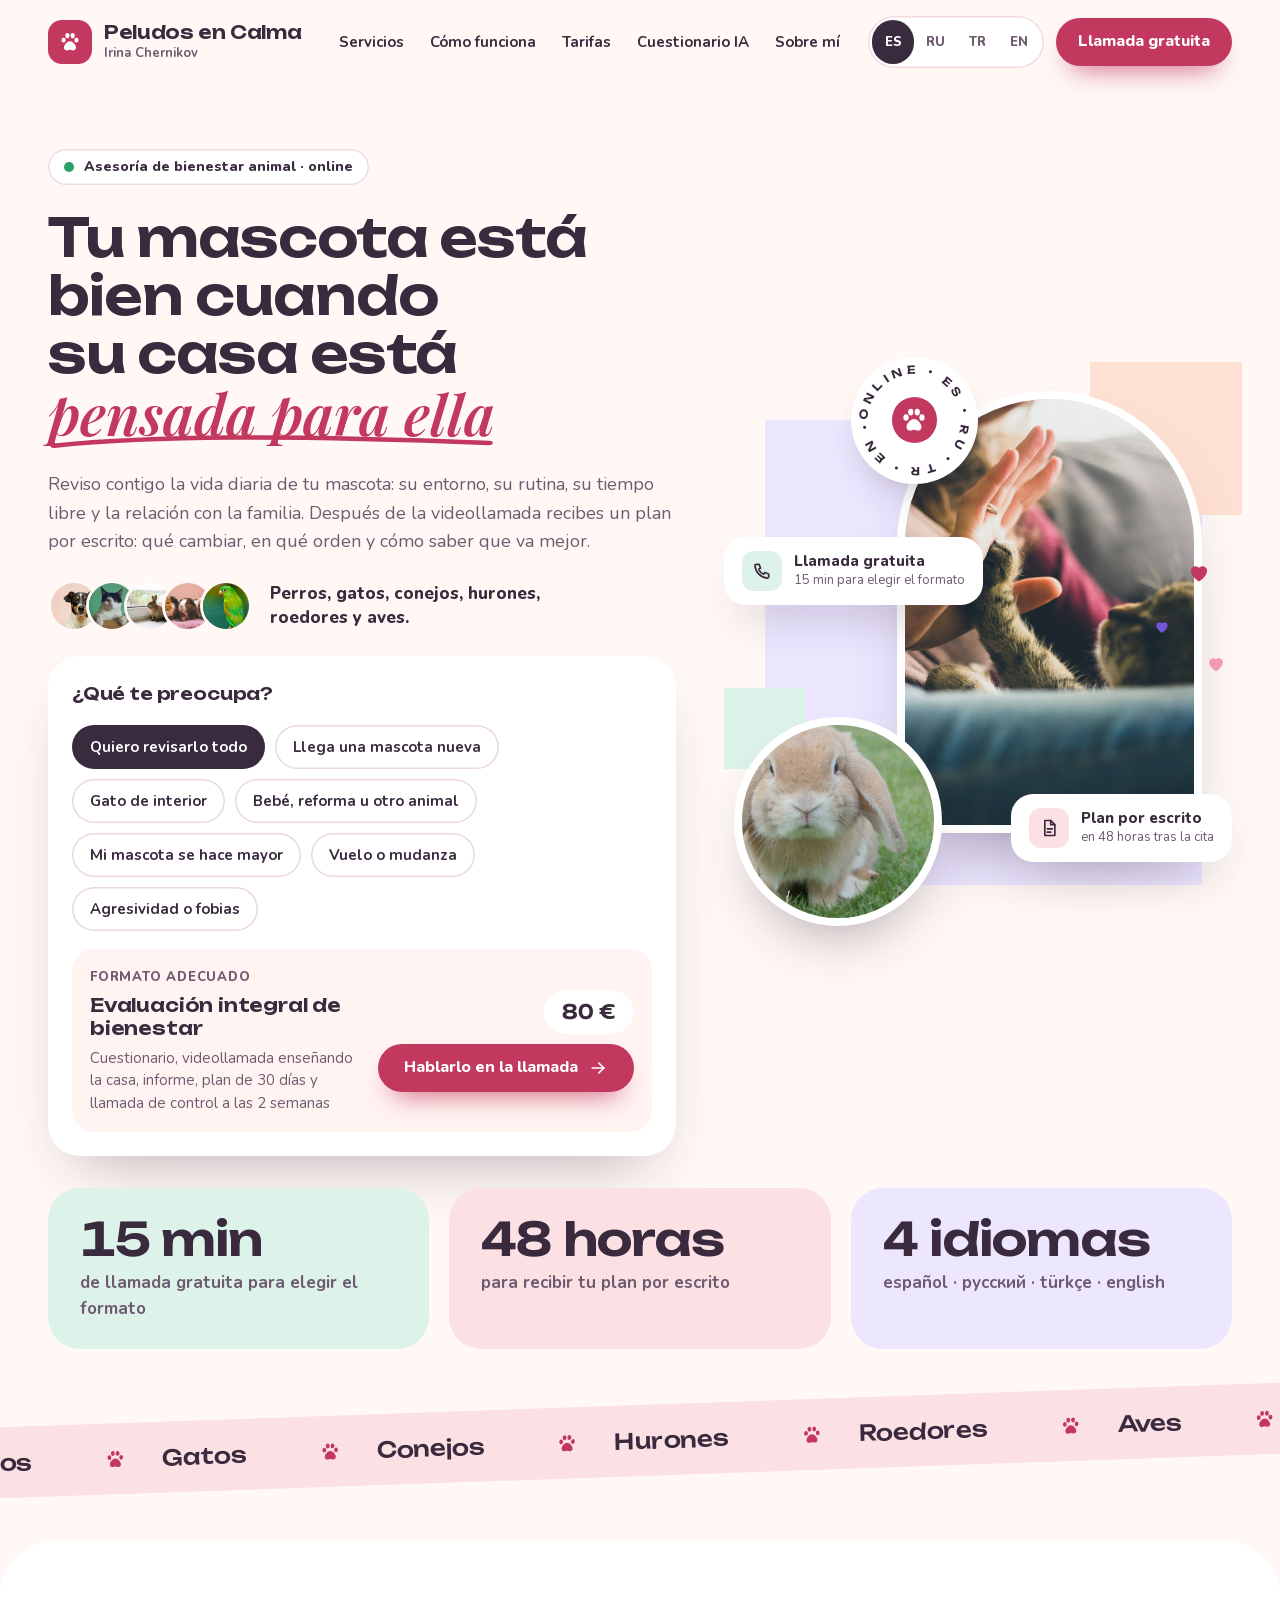
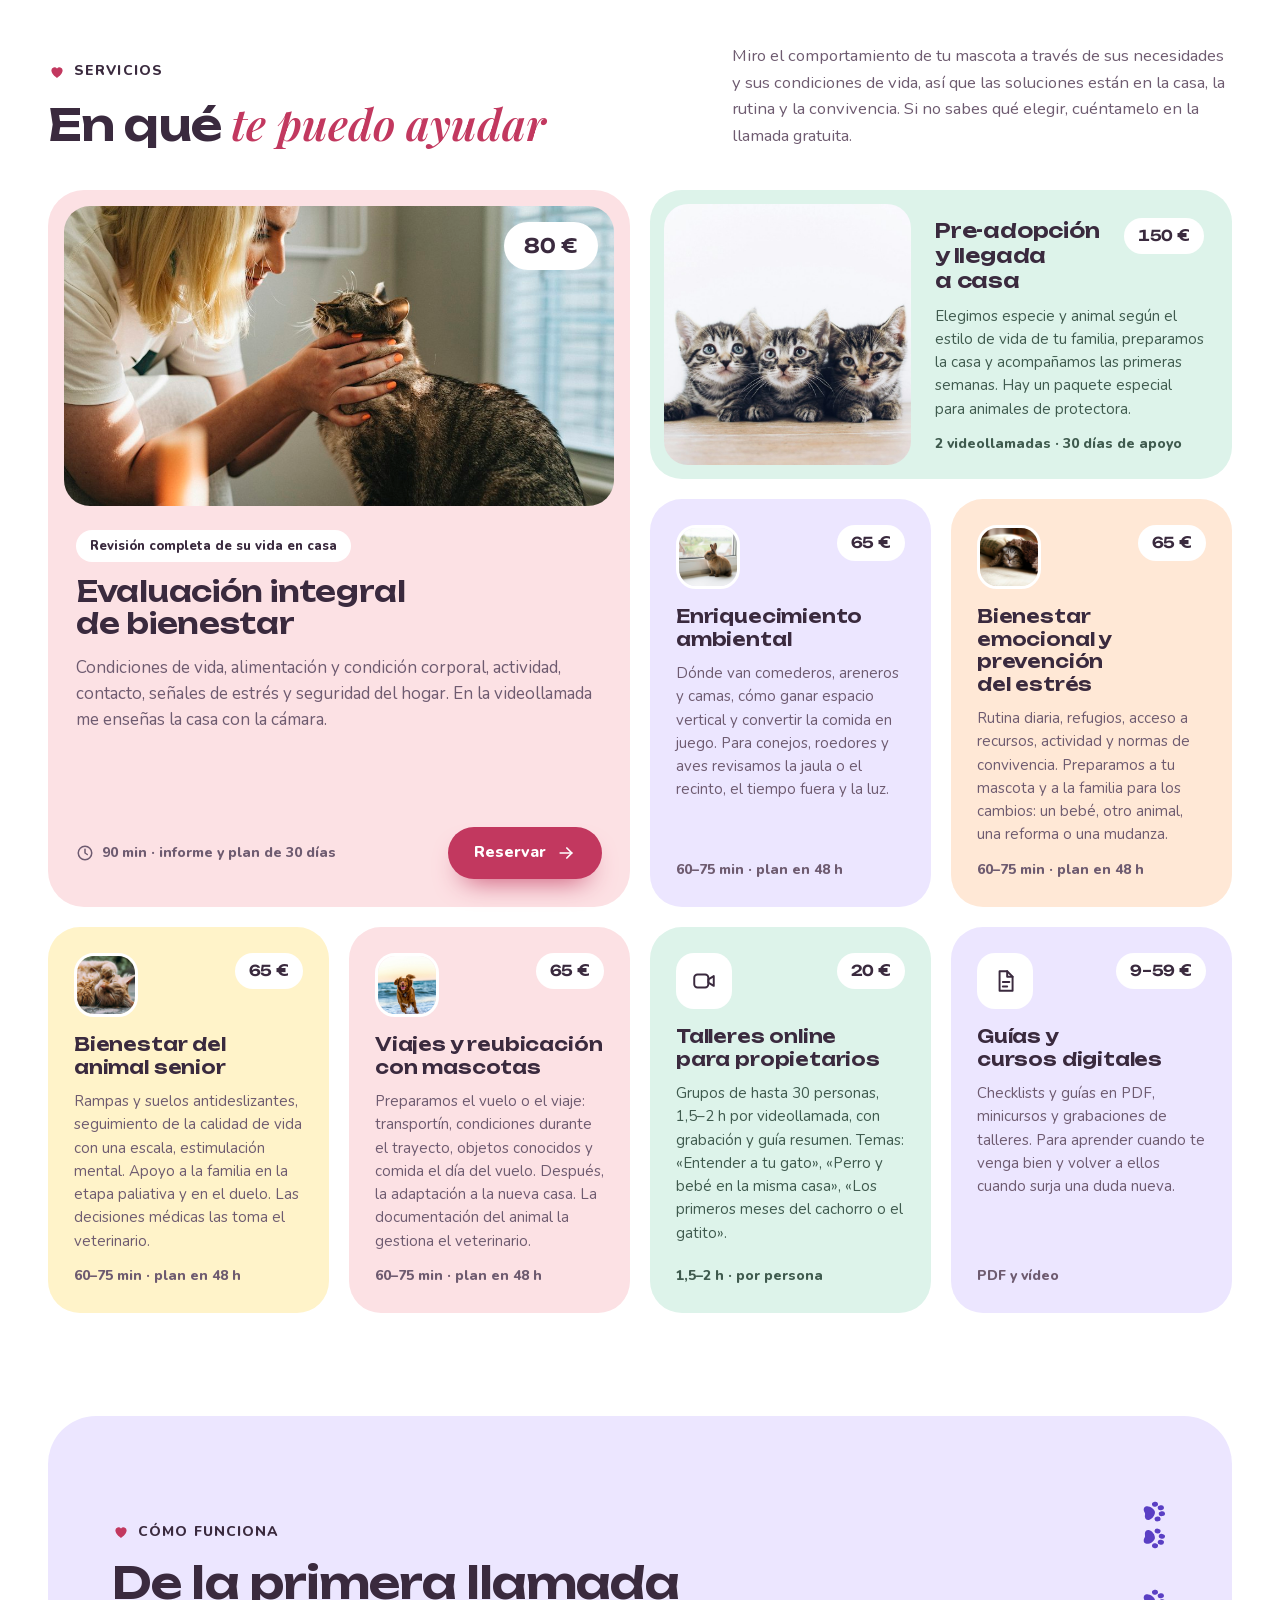
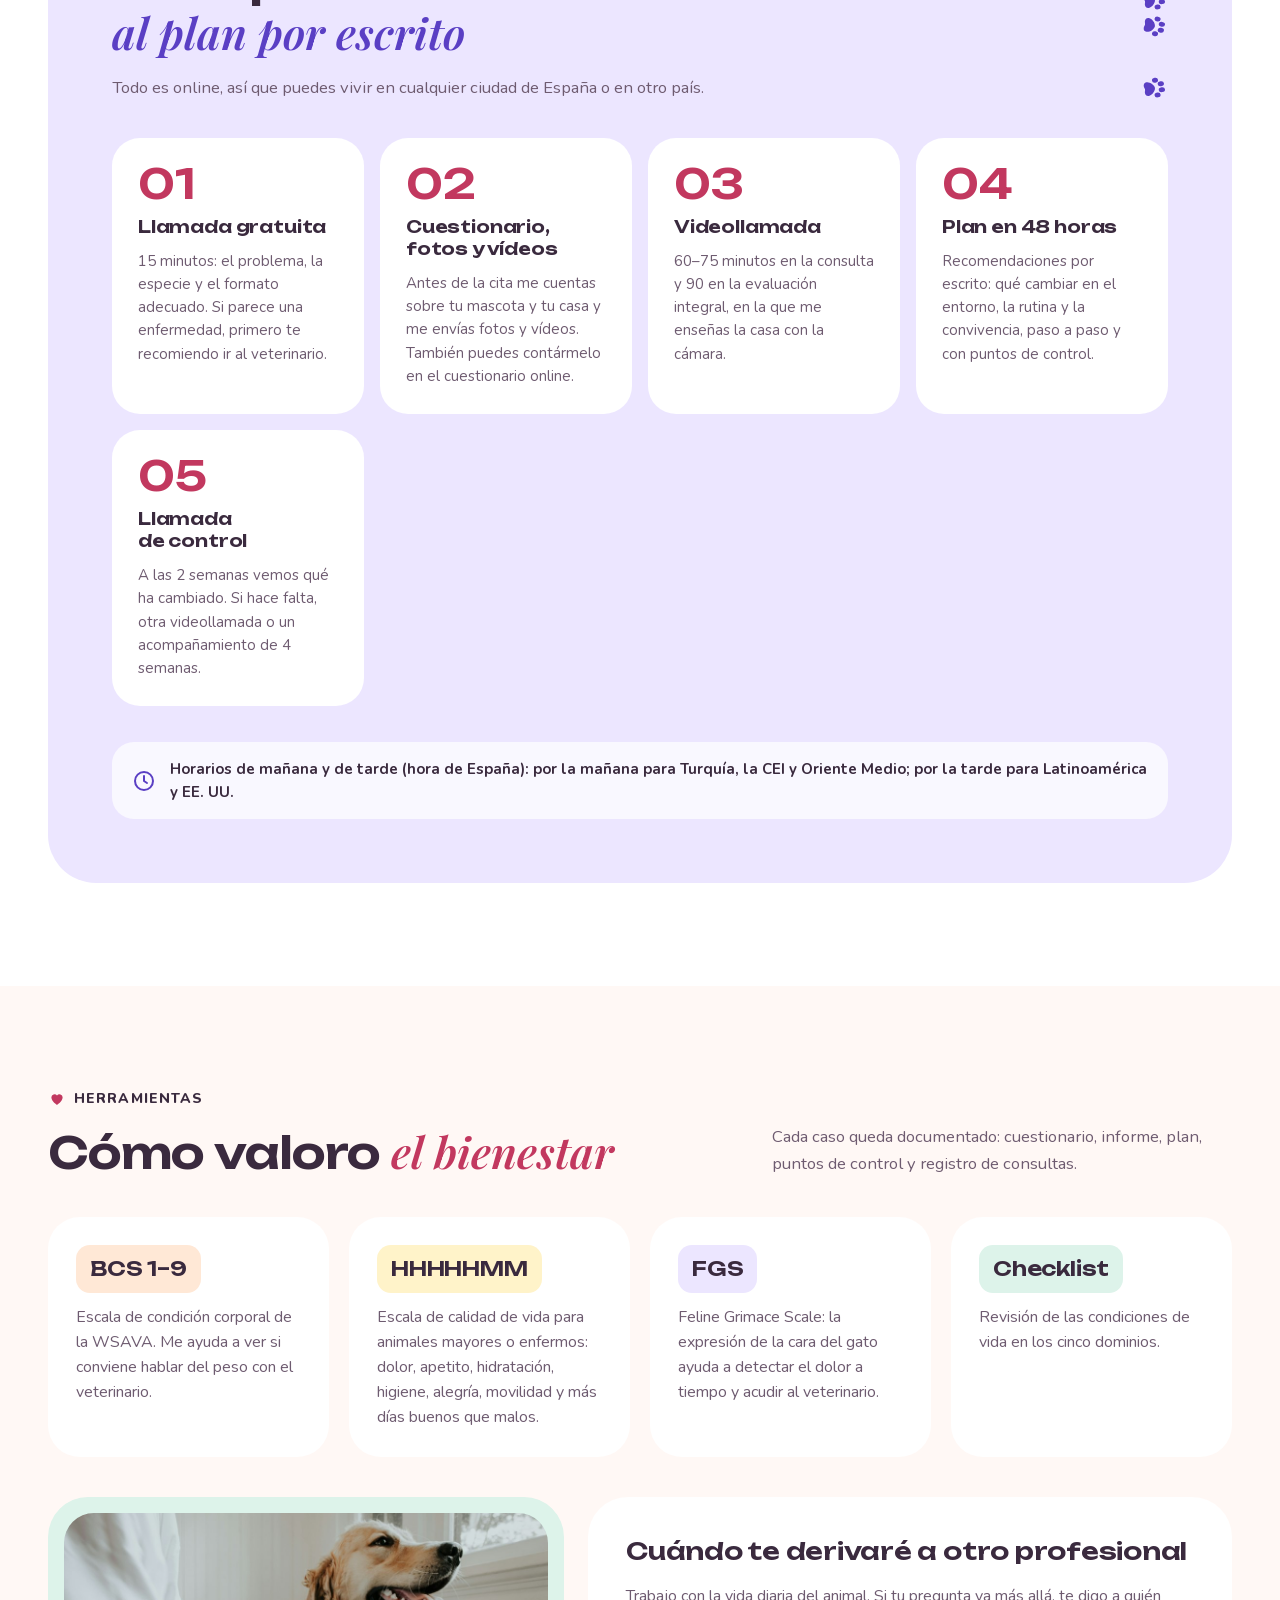
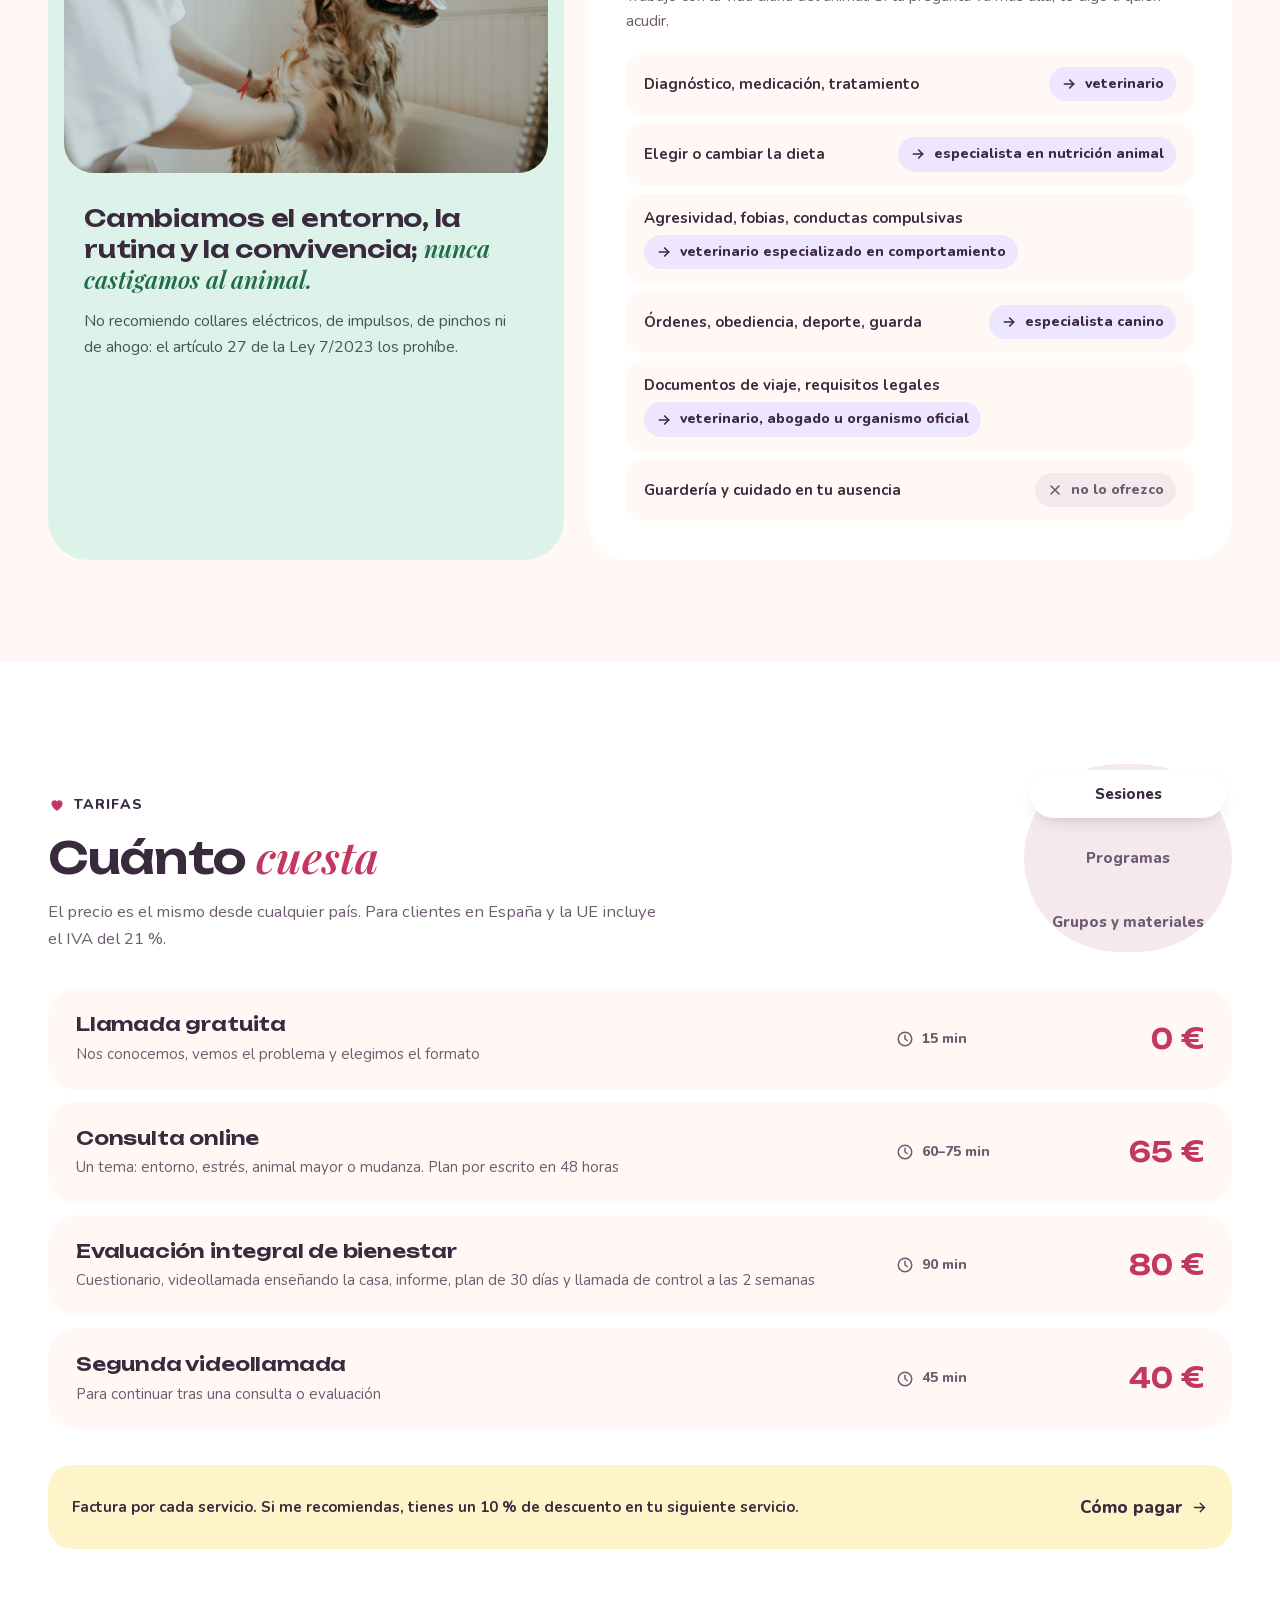
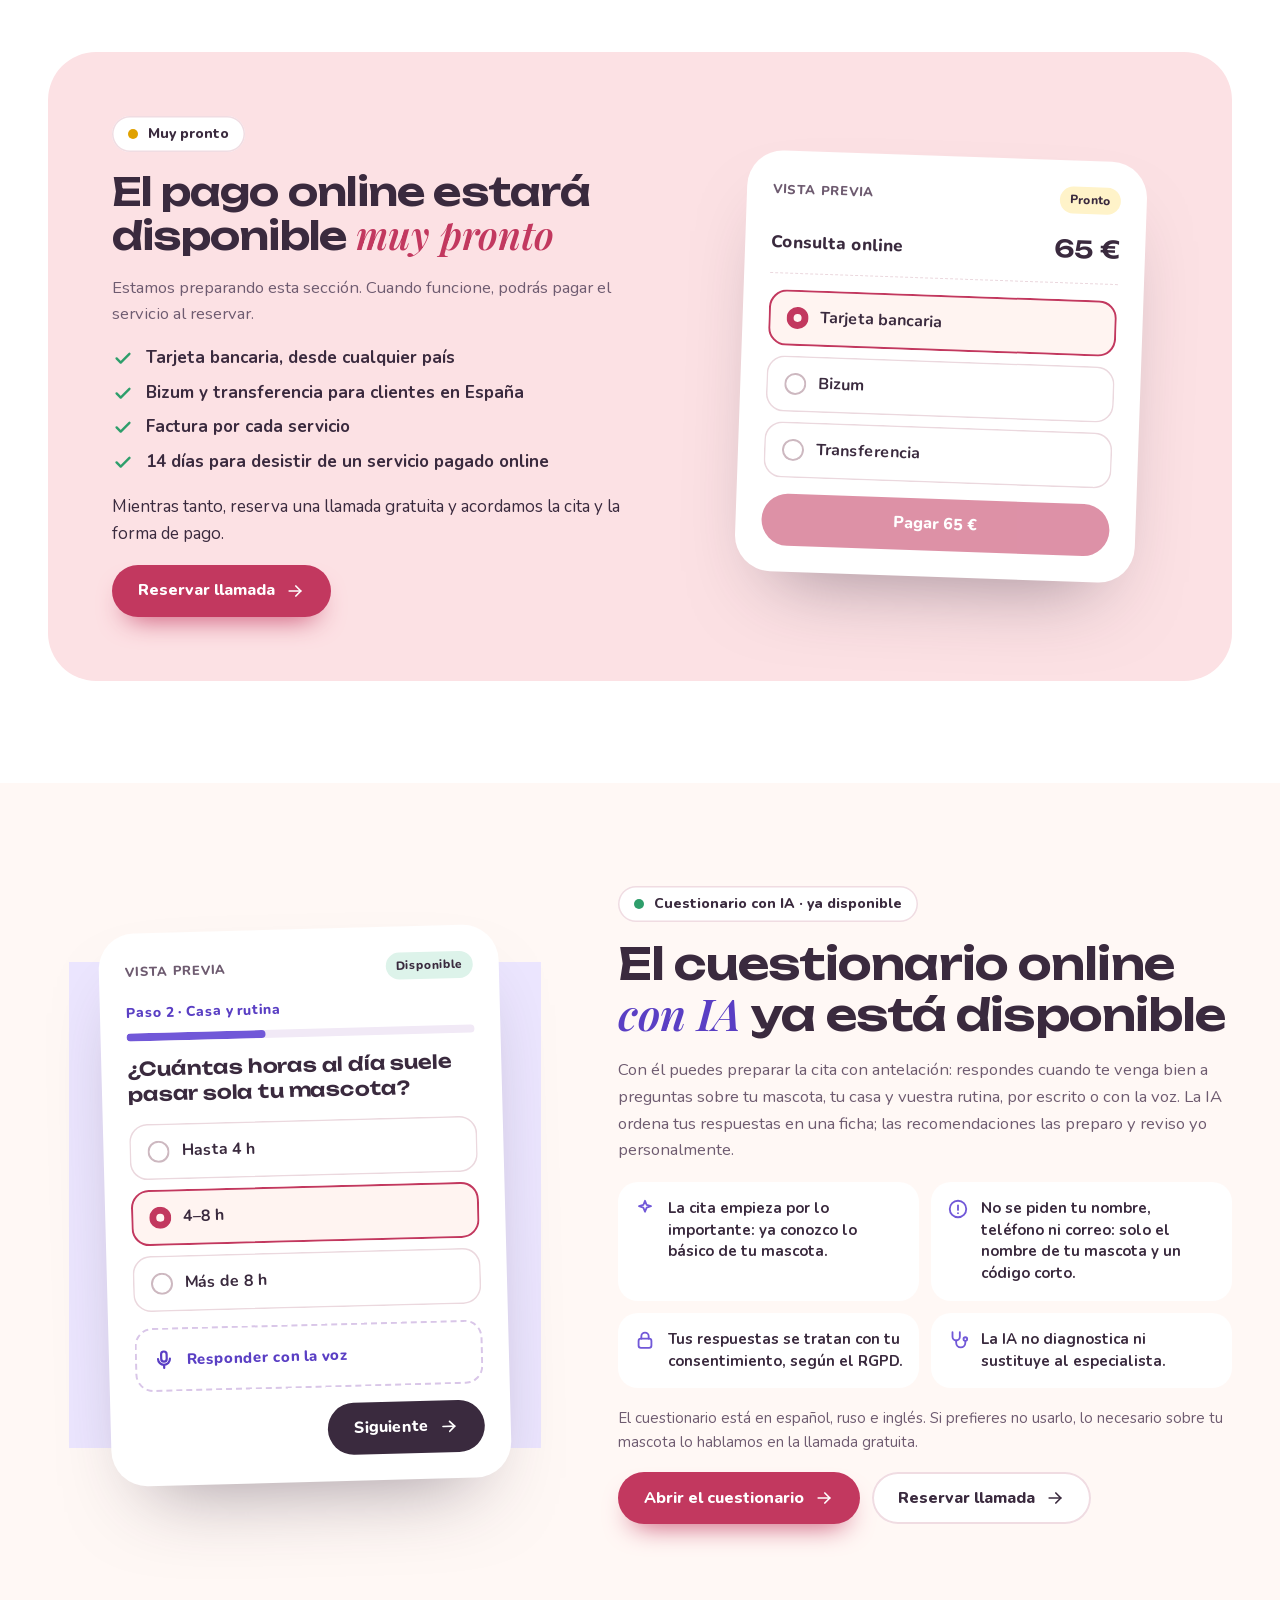
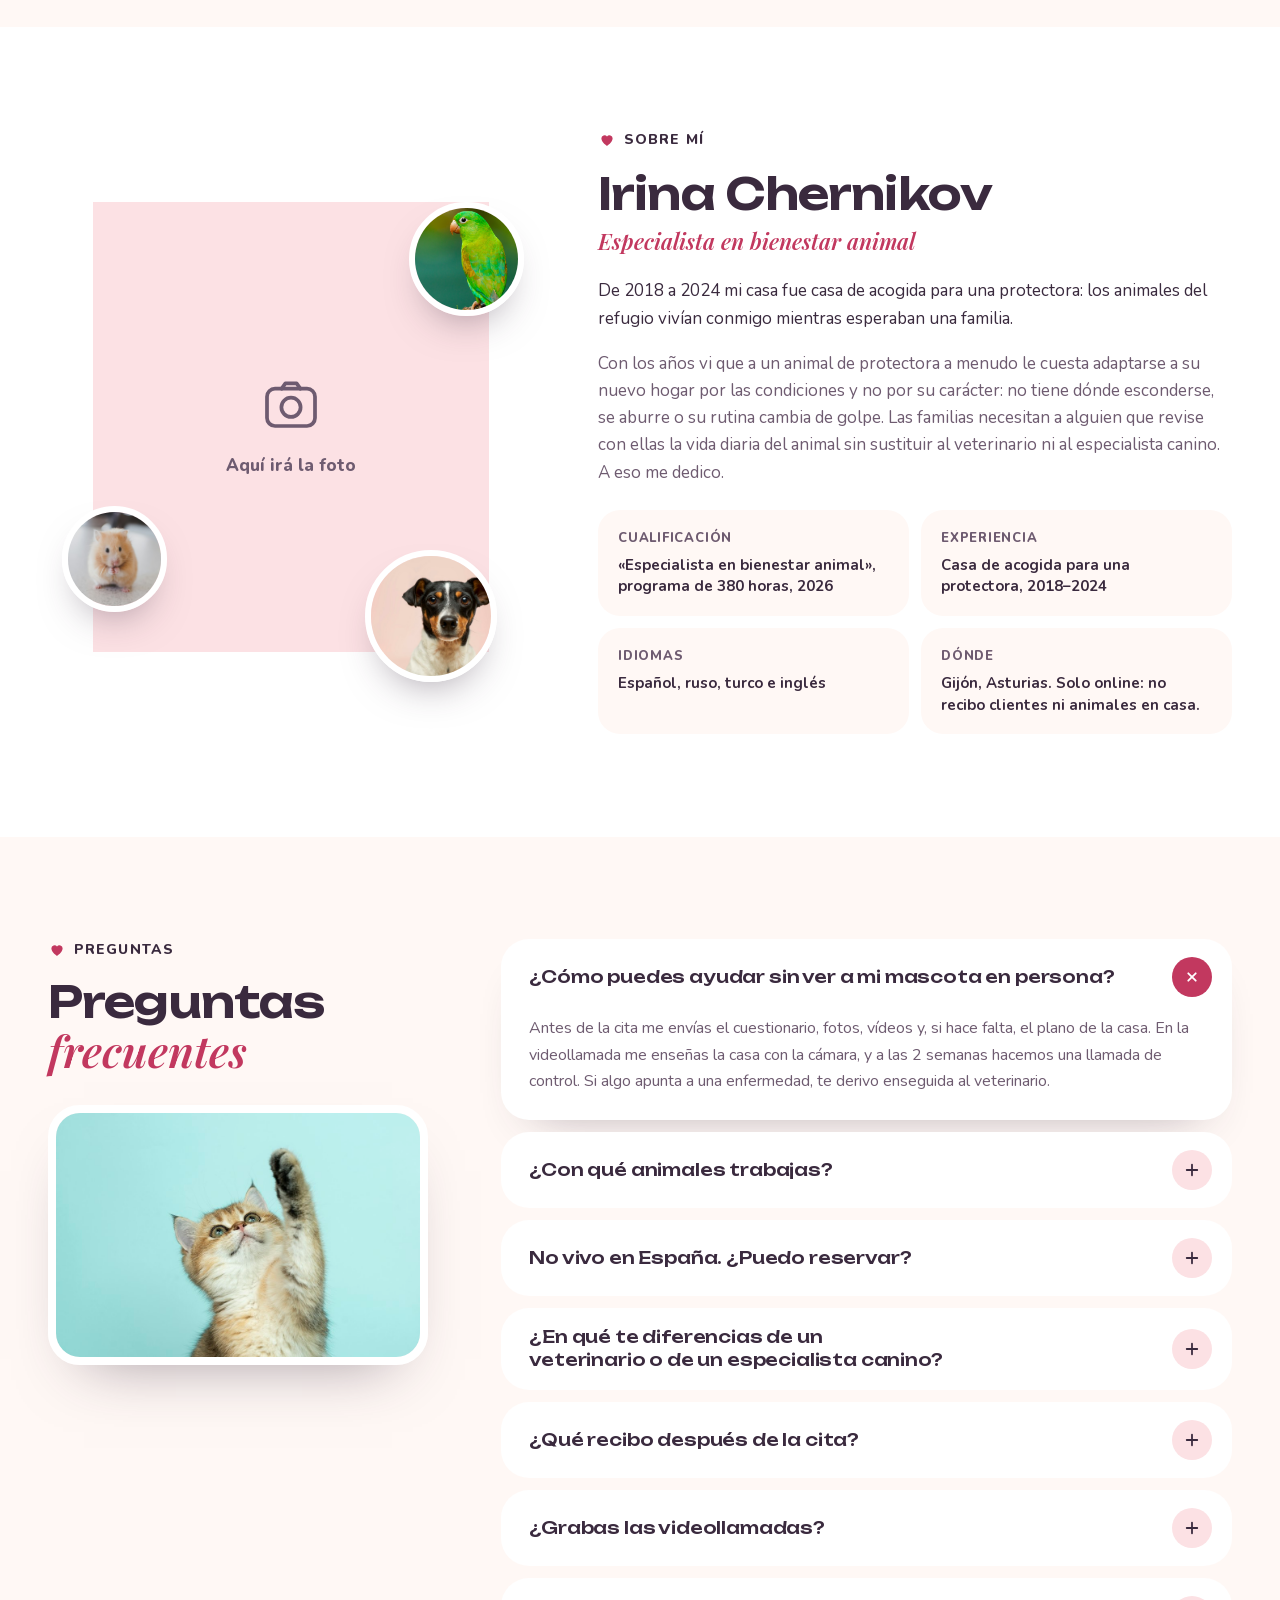
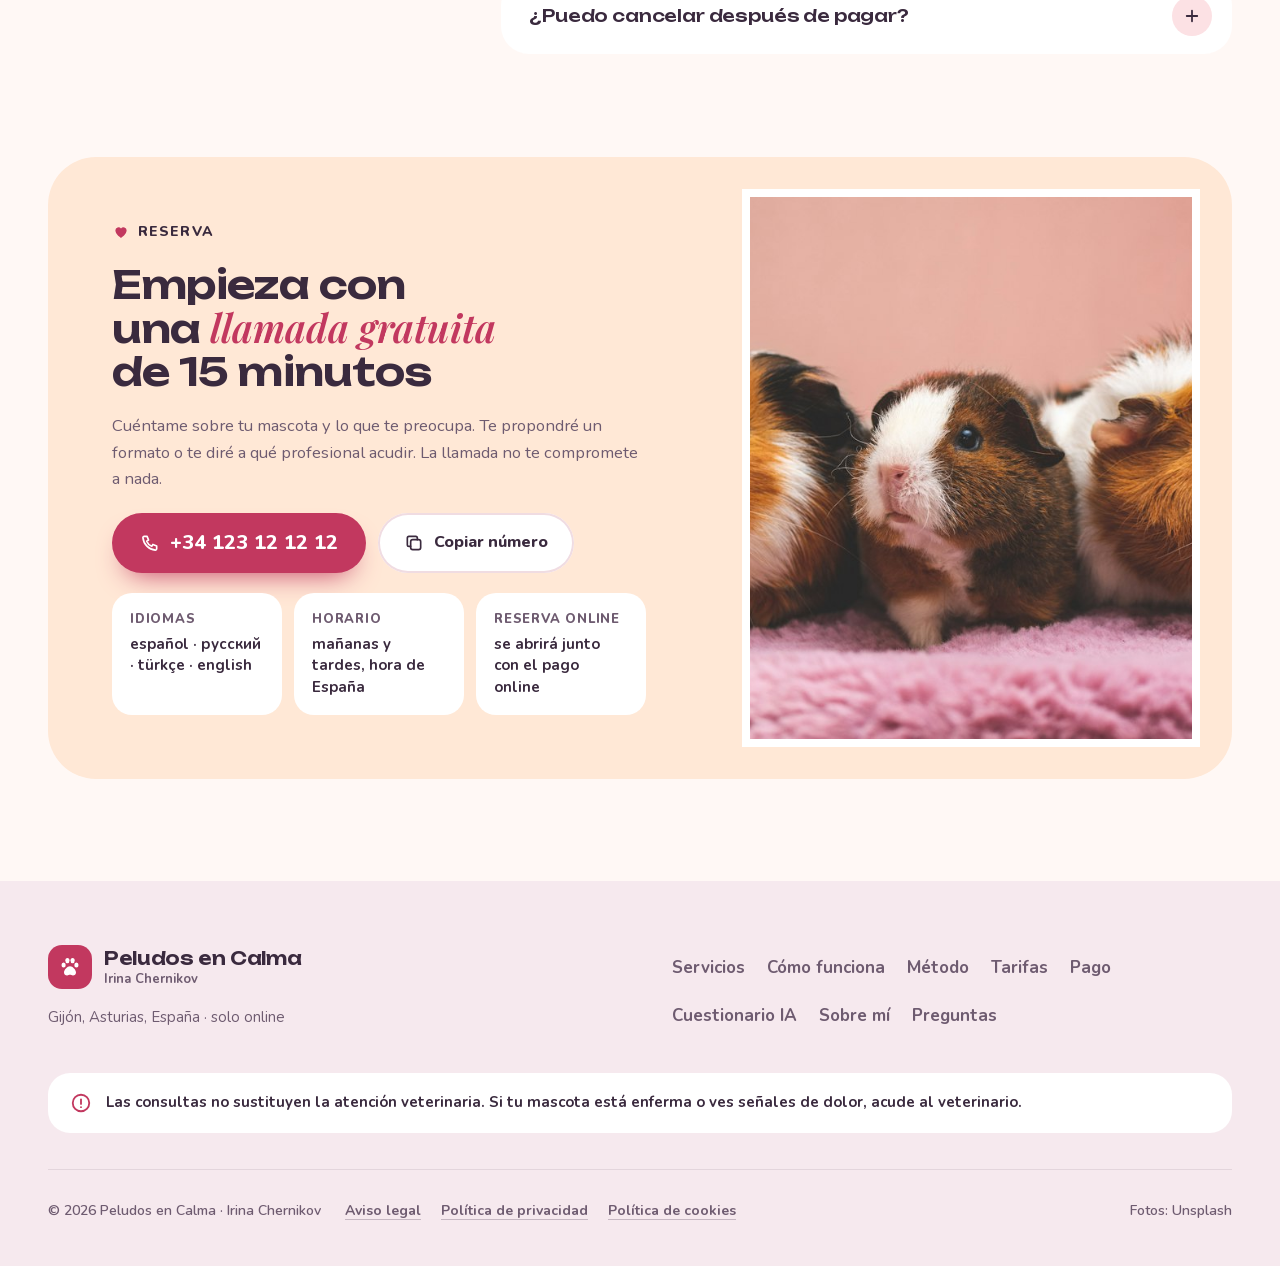
==== commit bd59df1f: "Rename the business and site to Peludos en Calma Logo, page titles, link previews, structured data, " ====
--- a/site/index.html
+++ b/site/index.html
@@ -3,11 +3,11 @@
 <head>
 <meta charset="utf-8">
 <meta name="viewport" content="width=device-width, initial-scale=1, viewport-fit=cover">
-<title data-i18n="metaTitle">Bienestar Animal · Irina Chernikov</title>
+<title data-i18n="metaTitle">Peludos en Calma · Irina Chernikov</title>
 <meta name="description" content="Asesoría online de bienestar para perros, gatos, conejos, hurones, roedores y aves. Llamada gratuita de 15 minutos y plan por escrito en 48 horas." data-i18n-attr="content:metaDesc">
 <meta name="theme-color" content="#FFF8F5">
 <meta property="og:type" content="website">
-<meta property="og:title" content="Bienestar Animal · Irina Chernikov" data-i18n-attr="content:metaTitle">
+<meta property="og:title" content="Peludos en Calma · Irina Chernikov" data-i18n-attr="content:metaTitle">
 <meta property="og:description" content="Asesoría online de bienestar para perros, gatos, conejos, hurones, roedores y aves. Llamada gratuita de 15 minutos y plan por escrito en 48 horas." data-i18n-attr="content:metaDesc">
 <meta property="og:image" content="https://peludos-en-calma.github.io/img/hand-cat.jpg">
 <meta property="og:url" content="https://peludos-en-calma.github.io/">
@@ -24,7 +24,7 @@
 {
   "@context": "https://schema.org",
   "@type": "ProfessionalService",
-  "name": "Bienestar Animal · Irina Chernikov",
+  "name": "Peludos en Calma · Irina Chernikov",
   "description": "Asesoría online de bienestar para perros, gatos, conejos, hurones, roedores y aves.",
   "url": "https://peludos-en-calma.github.io/",
   "telephone": "+34 123 12 12 12",
@@ -875,9 +875,9 @@
 
 <header class="hdr" id="hdr">
   <div class="wrap hdr-in">
-    <a class="logo" href="#top" aria-label="Bienestar Animal — inicio" data-i18n-attr="aria-label:home">
+    <a class="logo" href="#top" aria-label="Peludos en Calma — inicio" data-i18n-attr="aria-label:home">
       <span class="logo-mark"><svg class="icf"><use href="#i-paw"></use></svg></span>
-      <span class="logo-txt"><b>Bienestar Animal</b><small>Irina Chernikov</small></span>
+      <span class="logo-txt"><b>Peludos en Calma</b><small>Irina Chernikov</small></span>
     </a>
     <nav class="nav" aria-label="Menú principal" data-i18n-attr="aria-label:mainNav">
       <a href="#services" data-i18n="nav.services">Servicios</a>
@@ -902,7 +902,7 @@
 <div class="drawer" id="drawer" hidden>
   <div class="drawer-panel" role="dialog" aria-modal="true" aria-label="Menú principal" data-i18n-attr="aria-label:mainNav">
     <div class="drawer-top">
-      <a class="logo" href="#top" aria-label="Bienestar Animal — inicio" data-i18n-attr="aria-label:home"><span class="logo-mark"><svg class="icf"><use href="#i-paw"></use></svg></span><span class="logo-txt"><b>Bienestar Animal</b><small>Irina Chernikov</small></span></a>
+      <a class="logo" href="#top" aria-label="Peludos en Calma — inicio" data-i18n-attr="aria-label:home"><span class="logo-mark"><svg class="icf"><use href="#i-paw"></use></svg></span><span class="logo-txt"><b>Peludos en Calma</b><small>Irina Chernikov</small></span></a>
       <button class="icon-btn" type="button" id="drawer-close" aria-label="Cerrar menú" data-i18n-attr="aria-label:closeMenu"><svg class="ic"><use href="#i-close"></use></svg></button>
     </div>
     <nav class="drawer-nav" aria-label="Secciones" data-i18n-attr="aria-label:sections">
@@ -1301,7 +1301,7 @@
   <div class="wrap stack" style="gap:36px">
     <div class="ftr-top">
       <div class="ftr-brand">
-        <a class="logo" href="#top" aria-label="Bienestar Animal — inicio" data-i18n-attr="aria-label:home"><span class="logo-mark"><svg class="icf"><use href="#i-paw"></use></svg></span><span class="logo-txt"><b>Bienestar Animal</b><small>Irina Chernikov</small></span></a>
+        <a class="logo" href="#top" aria-label="Peludos en Calma — inicio" data-i18n-attr="aria-label:home"><span class="logo-mark"><svg class="icf"><use href="#i-paw"></use></svg></span><span class="logo-txt"><b>Peludos en Calma</b><small>Irina Chernikov</small></span></a>
         <p data-i18n="where">Gijón, Asturias, España · solo online</p>
       </div>
       <nav class="ftr-nav" aria-label="Secciones" data-i18n-attr="aria-label:sections">
@@ -1317,7 +1317,7 @@
     </div>
     <p class="disclaimer"><svg class="ic"><use href="#i-info"></use></svg><span data-i18n="disclaimer">Las consultas no sustituyen la atención veterinaria. Si tu mascota está enferma o ves señales de dolor, acude al veterinario.</span></p>
     <div class="ftr-bottom">
-      <span>© 2026 Bienestar Animal · Irina Chernikov</span>
+      <span>© 2026 Peludos en Calma · Irina Chernikov</span>
       <nav class="ftr-legal" aria-label="Textos legales" data-i18n-attr="aria-label:lgNav"><a href="aviso-legal.html" data-page data-i18n="lgAviso">Aviso legal</a><a href="privacidad.html" data-page data-i18n="lgPrivacy">Política de privacidad</a><a href="cookies.html" data-page data-i18n="lgCookies">Política de cookies</a></nav>
       <span data-i18n="photos">Fotos: Unsplash</span>
     </div>
@@ -1329,7 +1329,7 @@
   <a href="tel:+34123121212"><svg class="ic" aria-hidden="true"><use href="#i-phone"></use></svg><span class="sr-only"><span data-i18n="phone">Teléfono</span> +34 123 12 12 12</span></a>
 </div>
 
-<script id="i18n-data" type="application/json">{"es":{"home":"Bienestar Animal — inicio","mainNav":"Menú principal","langLabel":"Idioma","menu":"Abrir menú","sections":"Secciones","nav":{"services":"Servicios","how":"Cómo funciona","prices":"Tarifas","payment":"Pago","quiz":"Cuestionario IA","about":"Sobre mí","approach":"Método","faq":"Preguntas"},"cta":"Llamada gratuita","eyebrow":"Asesoría de bienestar animal · online","h1a":"Tu mascota está bien cuando su casa está ","h1i":"pensada para ella","h1b":"","lead":"Reviso contigo la vida diaria de tu mascota: su entorno, su rutina, su tiempo libre y la relación con la familia. Después de la videollamada recibes un plan por escrito: qué cambiar, en qué orden y cómo saber que va mejor.","species":"Perros, gatos, conejos, hurones, roedores y aves.","sp":["Perros","Gatos","Conejos","Hurones","Roedores","Aves"],"ask":"¿Qué te preocupa?","askGroup":"Elige tu situación","fitLabel":"Formato adecuado","discuss":"Hablarlo en la llamada","fc1":"15 min para elegir el formato","fc2t":"Plan por escrito","fc2":"en 48 horas tras la cita","statsLabel":"El formato en breve","ribbonLabel":"Especies","st1n":"15 min","st1t":"de llamada gratuita para elegir el formato","st2n":"48 horas","st2t":"para recibir tu plan por escrito","st3n":"4 idiomas","svA":"En qué ","svI":"te puedo ayudar","svB":"","svLead":"Miro el comportamiento de tu mascota a través de sus necesidades y sus condiciones de vida, así que las soluciones están en la casa, la rutina y la convivencia. Si no sabes qué elegir, cuéntamelo en la llamada gratuita.","book":"Reservar","m65":"60–75 min · plan en 48 h","s1tag":"Revisión completa de su vida en casa","s1t":"Evaluación integral de bienestar","s1d":"Condiciones de vida, alimentación y condición corporal, actividad, contacto, señales de estrés y seguridad del hogar. En la videollamada me enseñas la casa con la cámara.","s1m":"90 min · informe y plan de 30 días","s2t":"Pre-adopción y llegada a casa","s2d":"Elegimos especie y animal según el estilo de vida de tu familia, preparamos la casa y acompañamos las primeras semanas. Hay un paquete especial para animales de protectora.","s2m":"2 videollamadas · 30 días de apoyo","s3t":"Enriquecimiento ambiental","s3d":"Dónde van comederos, areneros y camas, cómo ganar espacio vertical y convertir la comida en juego. Para conejos, roedores y aves revisamos la jaula o el recinto, el tiempo fuera y la luz.","s4t":"Bienestar emocional y prevención del estrés","s4d":"Rutina diaria, refugios, acceso a recursos, actividad y normas de convivencia. Preparamos a tu mascota y a la familia para los cambios: un bebé, otro animal, una reforma o una mudanza.","s5t":"Bienestar del animal senior","s5d":"Rampas y suelos antideslizantes, seguimiento de la calidad de vida con una escala, estimulación mental. Apoyo a la familia en la etapa paliativa y en el duelo. Las decisiones médicas las toma el veterinario.","s6t":"Viajes y reubicación con mascotas","s6d":"Preparamos el vuelo o el viaje: transportín, condiciones durante el trayecto, objetos conocidos y comida el día del vuelo. Después, la adaptación a la nueva casa. La documentación del animal la gestiona el veterinario.","s7t":"Talleres online para propietarios","s7d":"Grupos de hasta 30 personas, 1,5–2 h por videollamada, con grabación y guía resumen. Temas: «Entender a tu gato», «Perro y bebé en la misma casa», «Los primeros meses del cachorro o el gatito».","s7m":"1,5–2 h · por persona","s8t":"Guías y cursos digitales","s8d":"Checklists y guías en PDF, minicursos y grabaciones de talleres. Para aprender cuando te venga bien y volver a ellos cuando surja una duda nueva.","s8m":"PDF y vídeo","howK":"Cómo funciona","howA":"De la primera llamada ","howI":"al plan por escrito","howB":"","howLead":"Todo es online, así que puedes vivir en cualquier ciudad de España o en otro país.","steps":[{"t":"Llamada gratuita","d":"15 minutos: el problema, la especie y el formato adecuado. Si parece una enfermedad, primero te recomiendo ir al veterinario."},{"t":"Cuestionario, fotos y vídeos","d":"Antes de la cita me cuentas sobre tu mascota y tu casa y me envías fotos y vídeos. También puedes contármelo en el cuestionario online."},{"t":"Videollamada","d":"60–75 minutos en la consulta y 90 en la evaluación integral, en la que me enseñas la casa con la cámara."},{"t":"Plan en 48 horas","d":"Recomendaciones por escrito: qué cambiar en el entorno, la rutina y la convivencia, paso a paso y con puntos de control."},{"t":"Llamada de control","d":"A las 2 semanas vemos qué ha cambiado. Si hace falta, otra videollamada o un acompañamiento de 4 semanas."}],"slots":"Horarios de mañana y de tarde (hora de España): por la mañana para Turquía, la CEI y Oriente Medio; por la tarde para Latinoamérica y EE. UU.","toolsK":"Herramientas","apA":"Cómo valoro ","apI":"el bienestar","apB":"","apLead":"Cada caso queda documentado: cuestionario, informe, plan, puntos de control y registro de consultas.","tools":[{"k":"BCS 1–9","d":"Escala de condición corporal de la WSAVA. Me ayuda a ver si conviene hablar del peso con el veterinario."},{"k":"HHHHHMM","d":"Escala de calidad de vida para animales mayores o enfermos: dolor, apetito, hidratación, higiene, alegría, movilidad y más días buenos que malos."},{"k":"FGS","d":"Feline Grimace Scale: la expresión de la cara del gato ayuda a detectar el dolor a tiempo y acudir al veterinario."},{"k":"Checklist","d":"Revisión de las condiciones de vida en los cinco dominios."}],"prA":"Cambiamos el entorno, la rutina y la convivencia; ","prI":"nunca castigamos al animal.","prText":"No recomiendo collares eléctricos, de impulsos, de pinchos ni de ahogo: el artículo 27 de la Ley 7/2023 los prohíbe.","refT":"Cuándo te derivaré a otro profesional","refLead":"Trabajo con la vida diaria del animal. Si tu pregunta va más allá, te digo a quién acudir.","refs":[{"what":"Diagnóstico, medicación, tratamiento","who":"veterinario"},{"what":"Elegir o cambiar la dieta","who":"especialista en nutrición animal"},{"what":"Agresividad, fobias, conductas compulsivas","who":"veterinario especializado en comportamiento"},{"what":"Órdenes, obediencia, deporte, guarda","who":"especialista canino"},{"what":"Documentos de viaje, requisitos legales","who":"veterinario, abogado u organismo oficial"},{"what":"Guardería y cuidado en tu ausencia","who":"no lo ofrezco","no":true}],"pcA":"Cuánto ","pcI":"cuesta","pcB":"","pcTabs":"Tipo de tarifa","pcLead":"El precio es el mismo desde cualquier país. Para clientes en España y la UE incluye el IVA del 21 %.","prices":{"sessions":{"label":"Sesiones","rows":[{"name":"Llamada gratuita","desc":"Nos conocemos, vemos el problema y elegimos el formato","time":"15 min","price":"0 €"},{"name":"Consulta online","desc":"Un tema: entorno, estrés, animal mayor o mudanza. Plan por escrito en 48 horas","time":"60–75 min","price":"65 €"},{"name":"Evaluación integral de bienestar","desc":"Cuestionario, videollamada enseñando la casa, informe, plan de 30 días y llamada de control a las 2 semanas","time":"90 min","price":"80 €"},{"name":"Segunda videollamada","desc":"Para continuar tras una consulta o evaluación","time":"45 min","price":"40 €"}]},"programs":{"label":"Programas","rows":[{"name":"Acompañamiento online","desc":"Dos videollamadas, apoyo por mensajería y ajuste del plan cada semana","time":"4 semanas","price":"150 €"},{"name":"Paquete «Nueva mascota»","desc":"Elección del animal, preparación de la casa, 2 videollamadas y apoyo por mensajería","time":"30 días","price":"150 €"}]},"groups":{"label":"Grupos y materiales","rows":[{"name":"Taller para propietarios","desc":"Grupo de hasta 30 personas, grabación y guía resumen","time":"1,5–2 h · por persona","price":"20 €"},{"name":"Guías, checklists y minicursos","desc":"PDF, vídeo y grabaciones de talleres","time":"—","price":"9–59 €"}]}},"pcNotes":"Factura por cada servicio. Si me recomiendas, tienes un 10 % de descuento en tu siguiente servicio.","howPay":"Cómo pagar","comingSoon":"Muy pronto","payA":"El pago online estará disponible ","payI":"muy pronto","payB":"","payText":"Estamos preparando esta sección. Cuando funcione, podrás pagar el servicio al reservar.","payList":["Tarjeta bancaria, desde cualquier país","Bizum y transferencia para clientes en España","Factura por cada servicio","14 días para desistir de un servicio pagado online"],"payMean":"Mientras tanto, reserva una llamada gratuita y acordamos la cita y la forma de pago.","bookCall":"Reservar llamada","preview":"Vista previa","soon":"Pronto","consult":"Consulta online","payMethod":"Forma de pago","pm":["Tarjeta bancaria","Bizum","Transferencia"],"payBtn":"Pagar 65 €","qBadge":"Cuestionario con IA · ya disponible","qA":"El cuestionario online ","qI":"con IA","qB":" ya está disponible","qText":"Con él puedes preparar la cita con antelación: respondes cuando te venga bien a preguntas sobre tu mascota, tu casa y vuestra rutina, por escrito o con la voz. La IA ordena tus respuestas en una ficha; las recomendaciones las preparo y reviso yo personalmente.","q1":"La cita empieza por lo importante: ya conozco lo básico de tu mascota.","q2":"No se piden tu nombre, teléfono ni correo: solo el nombre de tu mascota y un código corto.","q3":"Tus respuestas se tratan con tu consentimiento, según el RGPD.","q4":"La IA no diagnostica ni sustituye al especialista.","qNote":"El cuestionario está en español, ruso e inglés. Si prefieres no usarlo, lo necesario sobre tu mascota lo hablamos en la llamada gratuita.","qStep":"Paso 2 · Casa y rutina","qQuestion":"¿Cuántas horas al día suele pasar sola tu mascota?","qo":["Hasta 4 h","4–8 h","Más de 8 h"],"qNext":"Siguiente","photo":"Aquí irá la foto","ab1":"De 2018 a 2024 mi casa fue casa de acogida para una protectora: los animales del refugio vivían conmigo mientras esperaban una familia.","ab2":"Con los años vi que a un animal de protectora a menudo le cuesta adaptarse a su nuevo hogar por las condiciones y no por su carácter: no tiene dónde esconderse, se aburre o su rutina cambia de golpe. Las familias necesitan a alguien que revise con ellas la vida diaria del animal sin sustituir al veterinario ni al especialista canino. A eso me dedico.","facts":[{"k":"Cualificación","v":"«Especialista en bienestar animal», programa de 380 horas, 2026"},{"k":"Experiencia","v":"Casa de acogida para una protectora, 2018–2024"},{"k":"Idiomas","v":"Español, ruso, turco e inglés"},{"k":"Dónde","v":"Gijón, Asturias. Solo online: no recibo clientes ni animales en casa."}],"fqA":"Preguntas ","fqI":"frecuentes","fqB":"","faqs":[{"q":"¿Cómo puedes ayudar sin ver a mi mascota en persona?","a":"Antes de la cita me envías el cuestionario, fotos, vídeos y, si hace falta, el plano de la casa. En la videollamada me enseñas la casa con la cámara, y a las 2 semanas hacemos una llamada de control. Si algo apunta a una enfermedad, te derivo enseguida al veterinario."},{"q":"¿Con qué animales trabajas?","a":"Con perros, gatos, conejos, hurones, roedores y aves. Si en casa conviven varios, los vemos juntos."},{"q":"No vivo en España. ¿Puedo reservar?","a":"Sí. Las consultas son por videollamada en español, ruso, turco o inglés, y buscamos un horario según tu zona horaria."},{"q":"¿En qué te diferencias de un veterinario o de un especialista canino?","a":"El veterinario diagnostica y trata. El especialista canino enseña órdenes al perro. Yo reviso las condiciones de vida de tu mascota (entorno, rutina, tiempo libre y relación con la familia) y preparo un plan de cambios por escrito. Si tu pregunta es para otro profesional, te lo digo en la llamada gratuita."},{"q":"¿Qué recibo después de la cita?","a":"Un plan por escrito en 48 horas: qué cambiar, en qué orden y en qué señales notarás que va mejor. Tras la evaluación integral, también un informe y un plan de 30 días."},{"q":"¿Grabas las videollamadas?","a":"Solo con tu consentimiento. Los casos solo se publican con el permiso por escrito del propietario."},{"q":"¿Puedo cancelar después de pagar?","a":"Sí. Si pagas online, tienes 14 días para desistir. Si quieres que la cita sea antes, al pagar das tu conformidad expresa para empezar."}],"bkK":"Reserva","bkA":"Empieza con una ","bkI":"llamada gratuita","bkB":" de 15 minutos","bkText":"Cuéntame sobre tu mascota y lo que te preocupa. Te propondré un formato o te diré a qué profesional acudir. La llamada no te compromete a nada.","phone":"Teléfono","copy":"Copiar número","copied":"Número copiado","lngT":"Idiomas","hoursT":"Horario","hoursD":"mañanas y tardes, hora de España","onlineT":"Reserva online","onlineD":"se abrirá junto con el pago online","where":"Gijón, Asturias, España · solo online","disclaimer":"Las consultas no sustituyen la atención veterinaria. Si tu mascota está enferma o ves señales de dolor, acude al veterinario.","photos":"Fotos: Unsplash","alt":{"hero":"Un gato toca con la pata la mano de su dueña","rabbit":"Conejo belier sentado en la hierba","owner":"Una mujer acaricia a su gata atigrada en casa","kittens":"Tres gatitos atigrados sentados juntos","bath":"Una mujer baña con cuidado a un golden retriever","guinea":"Tres cobayas sobre una manta rosa","kitten":"Gatito con la pata levantada"},"needs":[{"id":"all","label":"Quiero revisarlo todo","title":"Evaluación integral de bienestar","text":"Cuestionario, videollamada enseñando la casa, informe, plan de 30 días y llamada de control a las 2 semanas","price":"80 €"},{"id":"new","label":"Llega una mascota nueva","title":"Paquete «Nueva mascota»","text":"Elección del animal, preparación de la casa, 2 videollamadas y apoyo por mensajería","price":"150 €"},{"id":"flat","label":"Gato de interior","title":"Enriquecimiento ambiental","text":"Dónde van comederos, areneros y camas, cómo ganar espacio vertical y convertir la comida en juego.","price":"65 €"},{"id":"change","label":"Bebé, reforma u otro animal","title":"Bienestar emocional y prevención del estrés","text":"Preparamos a tu mascota y a la familia para los cambios: un bebé, otro animal, una reforma o una mudanza.","price":"65 €"},{"id":"senior","label":"Mi mascota se hace mayor","title":"Bienestar del animal senior","text":"Rampas y suelos antideslizantes, seguimiento de la calidad de vida con una escala, estimulación mental.","price":"65 €"},{"id":"move","label":"Vuelo o mudanza","title":"Viajes y reubicación con mascotas","text":"Transportín, condiciones durante el trayecto, objetos conocidos y comida el día del vuelo. Después, la adaptación a la nueva casa.","price":"65 €"},{"id":"aggr","label":"Agresividad o fobias","title":"Veterinario especializado en comportamiento","text":"Trabajo con la vida diaria del animal. Si tu pregunta va más allá, te digo a quién acudir.","price":"0 €"}],"metaTitle":"Bienestar Animal · Irina Chernikov","metaDesc":"Asesoría online de bienestar para perros, gatos, conejos, hurones, roedores y aves. Llamada gratuita de 15 minutos y plan por escrito en 48 horas.","skip":"Ir al contenido","closeMenu":"Cerrar menú","lgNav":"Textos legales","lgAviso":"Aviso legal","lgPrivacy":"Política de privacidad","lgCookies":"Política de cookies","qOpen":"Abrir el cuestionario","qLive":"Disponible","qVoice":"Responder con la voz"},"ru":{"home":"Bienestar Animal — на главную","mainNav":"Основное меню","langLabel":"Язык","menu":"Открыть меню","sections":"Разделы","nav":{"services":"Услуги","how":"Как проходит","prices":"Цены","payment":"Оплата","quiz":"Опросник ИИ","about":"Обо мне","approach":"Подход","faq":"Вопросы"},"cta":"Бесплатный звонок","eyebrow":"Консультации по благополучию домашних животных · онлайн","h1a":"Питомцу хорошо, когда дома всё устроено ","h1i":"под него","h1b":"","lead":"Разбираю с владельцами быт питомца: среду, режим дня, досуг и отношения в семье. После видеовстречи вы получаете письменный план: что изменить, в каком порядке и как понять, что стало лучше.","species":"Собаки, кошки, кролики, хорьки, грызуны и птицы.","sp":["Собаки","Кошки","Кролики","Хорьки","Грызуны","Птицы"],"ask":"Что вас беспокоит?","askGroup":"Выберите ситуацию","fitLabel":"Подходящий формат","discuss":"Обсудить на звонке","fc1":"15 минут, чтобы выбрать формат","fc2t":"Письменный план","fc2":"через 48 часов после встречи","statsLabel":"Коротко о формате","ribbonLabel":"Виды животных","st1n":"15 минут","st1t":"бесплатный звонок, чтобы выбрать формат","st2n":"48 часов","st2t":"на письменный план после встречи","st3n":"4 языка","svA":"С чем ","svI":"я помогаю","svB":"","svLead":"Поведение питомца я рассматриваю через его потребности и условия жизни, поэтому решения ищем в доме, режиме и общении. Если не знаете, что выбрать, расскажите о ситуации на бесплатном звонке.","book":"Записаться","m65":"60–75 мин · план за 48 ч","s1tag":"Полный разбор быта","s1t":"Комплексная оценка благополучия","s1d":"Условия содержания, питание и упитанность, активность, контакты, признаки стресса, безопасность дома. На видеовстрече вы показываете дом через камеру.","s1m":"90 мин · отчёт и план на 30 дней","s2t":"Новый питомец","s2d":"Выбор вида и животного под образ жизни семьи, подготовка дома и первые недели адаптации. Для животных из приюта есть отдельный пакет.","s2m":"2 встречи · 30 дней поддержки","s3t":"Обогащение среды","s3d":"Кошка в квартире или несколько животных под одной крышей: где поставить миски, лотки и лежанки, как добавить вертикальное пространство и превратить кормление в игру. Для кроликов, грызунов и птиц — проверка клетки или вольера, выгула и освещения.","s4t":"Спокойствие и меньше стресса","s4d":"Режим дня, укрытия, доступ к ресурсам, нагрузка и досуг, правила общения в семье. Готовим питомца и семью к переменам: рождению ребёнка, новому животному, ремонту или переезду.","s5t":"Пожилой питомец","s5d":"Пандусы и нескользящие покрытия, оценка качества жизни по шкале, занятия для ума. Поддержка семьи в паллиативный период и при утрате. Медицинские решения принимает ветеринар.","s6t":"Переезд с питомцем","s6d":"Подготовка к перелёту или дороге: переноска, условия в пути, привычные вещи, кормление в день вылета. Потом помогаю освоиться на новом месте. Документы на животное оформляет ветеринар.","s7t":"Вебинары для владельцев","s7d":"Группы до 30 человек, 1,5–2 часа по видеосвязи, после встречи — запись и памятка. Темы: «Понять свою кошку», «Собака и ребёнок в одном доме», «Первые месяцы щенка или котёнка дома».","s7m":"1,5–2 ч · с участника","s8t":"Гайды и мини-курсы","s8d":"Чек-листы и гайды в PDF, мини-курсы и записи вебинаров. Можно изучать в своём темпе и возвращаться к ним, когда появится новый вопрос.","s8m":"PDF и видео","howK":"Как проходит работа","howA":"От первого звонка до ","howI":"письменного плана","howB":"","howLead":"Всё проходит онлайн, поэтому вы можете жить в любом городе Испании или в другой стране.","steps":[{"t":"Бесплатный звонок","d":"15 минут: задача, вид животного и подходящий формат. Если похоже на болезнь, сначала советую показать питомца ветеринару."},{"t":"Анкета, фото и видео","d":"До встречи вы рассказываете о питомце и доме и присылаете фото и видео. Рассказать о питомце можно и в онлайн-опроснике."},{"t":"Видеовстреча","d":"60–75 минут на консультации, 90 минут на комплексной оценке. На оценке вы показываете дом через камеру."},{"t":"План за 48 часов","d":"Письменные рекомендации: что изменить в среде, режиме и общении, по шагам и с контрольными точками."},{"t":"Контрольный звонок","d":"Через 2 недели смотрим, что изменилось. Если нужно, назначаем повторную встречу или сопровождение на 4 недели."}],"slots":"Слоты утром и вечером по испанскому времени: утром удобно клиентам из Турции, стран СНГ и Ближнего Востока, вечером — из Латинской Америки и США.","toolsK":"Инструменты","apA":"Как я оцениваю ","apI":"благополучие","apB":"","apLead":"Каждый случай документируется: анкета, отчёт, план, контрольные точки и записи о консультациях.","tools":[{"k":"BCS 1–9","d":"Шкала упитанности WSAVA: по ней видно, не пора ли обсудить вес с ветеринаром."},{"k":"HHHHHMM","d":"Шкала качества жизни для пожилых и больных животных: боль, аппетит, питьё, гигиена, радость, подвижность и больше хороших дней, чем плохих."},{"k":"FGS","d":"Feline Grimace Scale: по выражению морды кошки помогает рано заметить боль и вовремя обратиться к ветеринару."},{"k":"Чек-лист","d":"Проверка условий содержания по пяти доменам."}],"prA":"Меняем среду, режим и общение, ","prI":"а не наказываем животное.","prText":"Электрические, импульсные и строгие ошейники и удавки я не рекомендую: их запрещает ст. 27 закона 7/2023.","refT":"Когда я направлю к другому специалисту","refLead":"Я работаю с бытом животного. Если задача выходит за эти рамки, подскажу, к кому обратиться.","refs":[{"what":"Диагноз, лекарства, лечение","who":"ветеринар"},{"what":"Подбор и смена рациона","who":"специалист по питанию животных"},{"what":"Агрессия, фобии, навязчивые состояния","who":"ветеринарный врач по поведению"},{"what":"Команды, послушание, спорт, охрана","who":"кинолог"},{"what":"Документы для перевозки, требования законов","who":"ветеринар, юрист или госорган"},{"what":"Передержка и присмотр в ваше отсутствие","who":"не оказываю","no":true}],"pcA":"Сколько стоят ","pcI":"услуги","pcB":"","pcTabs":"Раздел цен","pcLead":"Цена одинакова для клиентов из любой страны. Для клиентов в Испании и ЕС в неё уже включён IVA 21 %.","prices":{"sessions":{"label":"Встречи","rows":[{"name":"Бесплатный звонок","desc":"Знакомство, задача и выбор формата","time":"15 мин","price":"0 €"},{"name":"Онлайн-консультация","desc":"Один вопрос: среда, стресс, пожилое животное или переезд. Письменный план в течение 48 часов","time":"60–75 мин","price":"65 €"},{"name":"Комплексная оценка благополучия","desc":"Анкета, видеовстреча с показом дома, письменный отчёт, план на 30 дней и контрольный звонок через 2 недели","time":"90 мин","price":"80 €"},{"name":"Повторная видеовстреча","desc":"Продолжение после консультации или оценки","time":"45 мин","price":"40 €"}]},"programs":{"label":"Программы","rows":[{"name":"Онлайн-сопровождение","desc":"Две видеовстречи, поддержка в мессенджере, корректировка плана каждую неделю","time":"4 недели","price":"150 €"},{"name":"Пакет «Новый питомец»","desc":"Подбор животного, подготовка дома, 2 видеовстречи и поддержка в мессенджере","time":"30 дней","price":"150 €"}]},"groups":{"label":"Группы и материалы","rows":[{"name":"Вебинар для владельцев","desc":"Группа до 30 человек, запись и памятка","time":"1,5–2 ч · с участника","price":"20 €"},{"name":"Гайды, чек-листы, мини-курсы","desc":"PDF, видео и записи вебинаров","time":"—","price":"9–59 €"}]}},"pcNotes":"Factura на каждую услугу. Если вы порекомендовали меня знакомым, следующая услуга — со скидкой 10 %.","howPay":"Как оплатить","comingSoon":"Скоро заработает","payA":"Онлайн-оплата ","payI":"скоро появится","payB":" на сайте","payText":"Раздел готовится. Когда он заработает, услугу можно будет оплатить сразу при записи.","payList":["Банковская карта — из любой страны","Bizum и банковский перевод — для клиентов в Испании","Factura на каждую услугу","14 дней на отказ от услуги, оплаченной онлайн"],"payMean":"А пока запишитесь на бесплатный звонок: договоримся о встрече и о том, как удобнее оплатить.","bookCall":"Записаться на звонок","preview":"Пример экрана","soon":"Скоро","consult":"Онлайн-консультация","payMethod":"Способ оплаты","pm":["Банковская карта","Bizum","Банковский перевод"],"payBtn":"Оплатить 65 €","qBadge":"Опросник с ИИ · уже работает","qA":"Онлайн-опросник ","qI":"на базе ИИ","qB":" уже работает","qText":"С ним к встрече можно подготовиться заранее: в удобное время ответить на вопросы о питомце, доме и режиме дня, текстом или голосом. ИИ собирает ответы в анкету, а рекомендации я готовлю и проверяю лично.","q1":"Встреча начинается с главного: основное о питомце я уже знаю из анкеты.","q2":"Имя, телефон и почту не спрашиваем: только кличку питомца и короткий код.","q3":"Ответы обрабатываются с вашего согласия, по правилам RGPD.","q4":"ИИ не ставит диагнозов и не даёт советов вместо специалиста.","qNote":"Опросник доступен на испанском, русском и английском. Если не хотите им пользоваться, всё нужное о питомце обсудим на бесплатном звонке.","qStep":"Шаг 2 · Дом и режим","qQuestion":"Сколько часов в день питомец обычно проводит один?","qo":["До 4 часов","4–8 часов","Больше 8 часов"],"qNext":"Далее","photo":"Здесь будет фото","ab1":"С 2018 по 2024 год мой дом был casa de acogida для protectora: животные из приюта жили у меня, пока ждали новую семью.","ab2":"За эти годы стало видно: животному из приюта часто трудно освоиться в новом доме из-за условий, а не из-за характера. Нет укрытия, мало занятий, резко меняется режим. Семьям нужен человек, который разберёт с ними быт питомца и не будет подменять ни ветеринара, ни кинолога. Этим я и занимаюсь.","facts":[{"k":"Квалификация","v":"«Especialista en bienestar animal», программа 380 часов, 2026"},{"k":"Опыт","v":"Casa de acogida для protectora, 2018–2024"},{"k":"Языки","v":"Испанский, русский, турецкий, английский"},{"k":"Где","v":"Gijón, Астурия. Работаю только онлайн, клиентов и животных дома не принимаю."}],"fqA":"Частые ","fqI":"вопросы","fqB":"","faqs":[{"q":"Как можно помочь, не видя питомца вживую?","a":"До встречи вы присылаете анкету, фото, видео и при необходимости план квартиры. На видеовстрече показываете дом через камеру, а через 2 недели мы созваниваемся снова. Если что-то указывает на болезнь, я сразу направлю вас к ветеринару."},{"q":"С какими животными вы работаете?","a":"С собаками, кошками, кроликами, хорьками, грызунами и птицами. Если дома живут несколько животных, разбираем их вместе."},{"q":"Я живу не в Испании. Можно записаться?","a":"Да. Консультации идут по видеосвязи на испанском, русском, турецком или английском. Время подберём под ваш часовой пояс."},{"q":"Чем вы отличаетесь от ветеринара и кинолога?","a":"Ветеринар ставит диагноз и лечит. Кинолог учит собаку командам. Я разбираю условия жизни питомца: среду, режим, досуг и отношения в семье, и готовлю письменный план изменений. Если ваш вопрос к другому специалисту, скажу об этом на бесплатном звонке."},{"q":"Что я получу после встречи?","a":"Письменный план в течение 48 часов: что изменить, в каком порядке и по каким признакам понять, что стало лучше. После комплексной оценки — ещё отчёт и план на 30 дней."},{"q":"Записываете ли вы видеовстречи?","a":"Только с вашего согласия. Разборы случаев публикуются только с письменного согласия владельца."},{"q":"Можно ли отказаться после оплаты?","a":"Да. При оплате онлайн у вас есть 14 дней на отказ. Если хотите встретиться раньше, при оплате вы отдельно подтверждаете согласие начать."}],"bkK":"Запись","bkA":"Начните с бесплатного ","bkI":"15-минутного звонка","bkB":"","bkText":"Расскажите о питомце и о том, что вас беспокоит. Я предложу формат или подскажу, к какому специалисту обратиться. Звонок ни к чему не обязывает.","phone":"Телефон","copy":"Скопировать номер","copied":"Номер скопирован","lngT":"Языки","hoursT":"Время","hoursD":"утренние и вечерние слоты по испанскому времени","onlineT":"Онлайн-запись","onlineD":"откроется вместе с онлайн-оплатой","where":"Gijón, Астурия, Испания · только онлайн","disclaimer":"Консультации не заменяют ветеринарную помощь. Если питомец болен или вы видите признаки боли, обратитесь к ветеринару.","photos":"Фотографии: Unsplash","alt":{"hero":"Кошка касается лапой ладони хозяйки","rabbit":"Вислоухий кролик сидит на траве","owner":"Хозяйка гладит полосатую кошку дома","kittens":"Три полосатых котёнка сидят рядышком","bath":"Хозяйка бережно купает золотистого ретривера","guinea":"Три морские свинки на розовом пледе","kitten":"Котёнок тянет лапку вверх"},"needs":[{"id":"all","label":"Хочу разобрать всё","title":"Комплексная оценка благополучия","text":"Анкета, видеовстреча с показом дома, письменный отчёт, план на 30 дней и контрольный звонок через 2 недели","price":"80 €"},{"id":"new","label":"Скоро новый питомец","title":"Пакет «Новый питомец»","text":"Подбор животного, подготовка дома, 2 видеовстречи и поддержка в мессенджере","price":"150 €"},{"id":"flat","label":"Кошка в квартире","title":"Обогащение среды","text":"Где поставить миски, лотки и лежанки, как добавить вертикальное пространство и превратить кормление в игру.","price":"65 €"},{"id":"change","label":"Ребёнок, ремонт, новое животное","title":"Спокойствие и меньше стресса","text":"Готовим питомца и семью к переменам: рождению ребёнка, новому животному, ремонту или переезду.","price":"65 €"},{"id":"senior","label":"Питомец стареет","title":"Пожилой питомец","text":"Пандусы и нескользящие покрытия, оценка качества жизни по шкале, занятия для ума.","price":"65 €"},{"id":"move","label":"Перелёт или переезд","title":"Переезд с питомцем","text":"Переноска, условия в пути, привычные вещи, кормление в день вылета. Потом помогаю освоиться на новом месте.","price":"65 €"},{"id":"aggr","label":"Агрессия или фобии","title":"Ветеринарный врач по поведению","text":"Я работаю с бытом животного. Если задача выходит за эти рамки, подскажу, к кому обратиться.","price":"0 €"}],"metaTitle":"Bienestar Animal · Irina Chernikov","metaDesc":"Онлайн-консультации по благополучию собак, кошек, кроликов, хорьков, грызунов и птиц. Бесплатный 15-минутный звонок и письменный план за 48 часов.","skip":"Перейти к содержанию","closeMenu":"Закрыть меню","lgNav":"Правовые документы","lgAviso":"Правовая информация","lgPrivacy":"Политика конфиденциальности","lgCookies":"Политика cookies","qOpen":"Открыть опросник","qLive":"Работает","qVoice":"Ответить голосом"},"tr":{"home":"Bienestar Animal — ana sayfa","mainNav":"Ana menü","langLabel":"Dil","menu":"Menüyü aç","sections":"Bölümler","nav":{"services":"Hizmetler","how":"Süreç","prices":"Fiyatlar","payment":"Ödeme","quiz":"YZ anketi","about":"Hakkımda","approach":"Yaklaşım","faq":"Sorular"},"cta":"Ücretsiz görüşme","eyebrow":"Evcil hayvan refahı danışmanlığı · online","h1a":"Ev ","h1i":"ona göre düzenlendiğinde","h1b":" evcil hayvanınız rahat eder","lead":"Evcil hayvanınızın günlük yaşamını sizinle birlikte ele alıyorum: ortamı, günlük düzeni, boş zamanı ve aileyle ilişkisi. Görüntülü görüşmeden sonra yazılı bir plan alırsınız: neyin, hangi sırayla değişeceği ve iyileşmeyi nasıl anlayacağınız.","species":"Köpekler, kediler, tavşanlar, gelincikler, kemirgenler ve kuşlar.","sp":["Köpekler","Kediler","Tavşanlar","Gelincikler","Kemirgenler","Kuşlar"],"ask":"Sizi ne endişelendiriyor?","askGroup":"Durumunuzu seçin","fitLabel":"Uygun format","discuss":"Görüşmede konuşalım","fc1":"format seçmek için 15 dakika","fc2t":"Yazılı plan","fc2":"görüşmeden sonra 48 saatte","statsLabel":"Kısaca format","ribbonLabel":"Türler","st1n":"15 dakika","st1t":"format seçmek için ücretsiz görüşme","st2n":"48 saat","st2t":"içinde yazılı planınız hazır","st3n":"4 dil","svA":"","svI":"Hangi konularda","svB":" yardımcı oluyorum","svLead":"Evcil hayvanınızın davranışına ihtiyaçları ve yaşam koşulları üzerinden bakıyorum; çözümleri evde, günlük düzende ve aile içi ilişkilerde arıyoruz. Ne seçeceğinizden emin değilseniz durumu ücretsiz görüşmede anlatın.","book":"Randevu al","m65":"60–75 dk · 48 saatte plan","s1tag":"Evdeki yaşamın tam incelemesi","s1t":"Kapsamlı refah değerlendirmesi","s1d":"Yaşam koşulları, beslenme ve vücut kondisyonu, hareket, temas, stres belirtileri ve ev güvenliği. Görüntülü görüşmede evinizi kamerayla gösterirsiniz.","s1m":"90 dk · rapor ve 30 günlük plan","s2t":"Yeni evcil hayvan","s2d":"Ailenizin yaşam tarzına uygun tür ve hayvanı seçiyor, evi hazırlıyor, ilk haftalardaki uyum sürecine eşlik ediyorum. Barınaktan sahiplenilen hayvanlar için ayrı bir paket var.","s2m":"2 görüşme · 30 gün destek","s3t":"Ortam zenginleştirme","s3d":"Daire kedisi ya da aynı evde birden fazla hayvan: mama ve kum kapları, yataklar nereye konmalı, dikey alan nasıl eklenir, beslenme nasıl oyuna dönüşür. Tavşan, kemirgen ve kuşlar için kafes, dışarıda geçen zaman ve aydınlatma kontrolü.","s4t":"Daha az stres, daha çok huzur","s4d":"Günlük düzen, saklanma yerleri, kaynaklara erişim, aktivite ve evdeki iletişim kuralları. Evcil hayvanınızı ve ailenizi değişikliklere hazırlıyoruz: bebek, yeni bir hayvan, tadilat ya da taşınma.","s5t":"Yaşlı evcil hayvan","s5d":"Rampalar ve kaymaz zeminler, yaşam kalitesinin bir ölçekle takibi, zihinsel uyarım. Palyatif dönemde ve kayıp sonrasında aileye destek. Tıbbi kararları veteriner verir.","s6t":"Evcil hayvanla taşınma","s6d":"Uçuşa veya yolculuğa hazırlık: taşıma çantası, yol koşulları, tanıdık eşyalar ve uçuş günü beslenme. Ardından yeni eve uyum. Hayvanın belgelerini veteriner hazırlar.","s7t":"Sahipler için webinarlar","s7d":"30 kişiye kadar gruplar, görüntülü 1,5–2 saat; sonrasında kayıt ve özet notlar. Konular: «Kedinizi anlamak», «Aynı evde köpek ve çocuk», «Yavru köpek veya kedinin evdeki ilk ayları».","s7m":"1,5–2 sa · kişi başı","s8t":"Rehberler ve mini kurslar","s8d":"PDF kontrol listeleri ve rehberler, mini kurslar ve webinar kayıtları. Kendi hızınızda öğrenin, yeni bir soru çıktığında tekrar bakın.","s8m":"PDF ve video","howK":"Süreç nasıl işler","howA":"İlk görüşmeden ","howI":"yazılı plana","howB":"","howLead":"Her şey online; İspanya'nın herhangi bir şehrinde ya da başka bir ülkede yaşayabilirsiniz.","steps":[{"t":"Ücretsiz görüşme","d":"15 dakika: sorun, hayvanın türü ve uygun format. Hastalık belirtisi varsa önce veterinere gitmenizi öneririm."},{"t":"Anket, fotoğraf ve video","d":"Görüşmeden önce evcil hayvanınızı ve evinizi anlatır, fotoğraf ve video gönderirsiniz. Evcil hayvanınızı online ankette de anlatabilirsiniz."},{"t":"Görüntülü görüşme","d":"Danışmanlık 60–75 dakika, kapsamlı değerlendirme 90 dakika sürer; değerlendirmede evinizi kamerayla gösterirsiniz."},{"t":"48 saatte plan","d":"Yazılı öneriler: ortamda, günlük düzende ve iletişimde neyin değişeceği, adım adım ve kontrol noktalarıyla."},{"t":"Kontrol görüşmesi","d":"2 hafta sonra neyin değiştiğine bakarız. Gerekirse yeni bir görüşme ya da 4 haftalık takip planlarız."}],"slots":"Sabah ve akşam saatleri (İspanya saati): sabah saatleri Türkiye, BDT ülkeleri ve Orta Doğu için, akşam saatleri Latin Amerika ve ABD için uygundur.","toolsK":"Araçlar","apA":"","apI":"Refahı","apB":" nasıl değerlendiriyorum","apLead":"Her vaka belgelenir: anket, rapor, plan, kontrol noktaları ve görüşme kayıtları.","tools":[{"k":"BCS 1–9","d":"WSAVA vücut kondisyon skalası: kilo konusunu veterinerle konuşmanın zamanı gelip gelmediğini gösterir."},{"k":"HHHHHMM","d":"Yaşlı ve hasta hayvanlar için yaşam kalitesi ölçeği: ağrı, iştah, su tüketimi, hijyen, mutluluk, hareket ve kötü günlerden fazla iyi gün."},{"k":"FGS","d":"Feline Grimace Scale: kedinin yüz ifadesinden ağrıyı erken fark etmeye ve zamanında veterinere gitmeye yardımcı olur."},{"k":"Kontrol listesi","d":"Yaşam koşullarının beş alana göre kontrolü."}],"prA":"Hayvanı cezalandırmak yerine ","prI":"ortamı, düzeni ve iletişimi değiştiririz.","prText":"Elektrikli, şok veren, dikenli ve boğucu tasmaları önermiyorum; İspanya'da 7/2023 sayılı Kanunun 27. maddesi bunları yasaklar.","refT":"Sizi ne zaman başka bir uzmana yönlendiririm","refLead":"Hayvanın günlük yaşamıyla ilgileniyorum. Sorunuz bunun dışındaysa kime başvuracağınızı söylerim.","refs":[{"what":"Teşhis, ilaç, tedavi","who":"veteriner"},{"what":"Diyet seçimi ve değişikliği","who":"hayvan beslenme uzmanı"},{"what":"Saldırganlık, fobiler, takıntılı davranışlar","who":"davranış alanında uzman veteriner"},{"what":"Komutlar, itaat, spor, koruma","who":"köpek eğitmeni"},{"what":"Seyahat belgeleri, yasal gereklilikler","who":"veteriner, avukat veya resmi kurum"},{"what":"Pansiyon ve yokluğunuzda bakım","who":"sunmuyorum","no":true}],"pcA":"","pcI":"Hizmet","pcB":" ücretleri","pcTabs":"Fiyat bölümü","pcLead":"Fiyat her ülkeden müşteri için aynıdır. İspanya ve AB'deki müşteriler için %21 KDV (IVA) dahildir.","prices":{"sessions":{"label":"Görüşmeler","rows":[{"name":"Ücretsiz görüşme","desc":"Tanışma, sorunun ele alınması ve format seçimi","time":"15 dk","price":"0 €"},{"name":"Online danışmanlık","desc":"Tek konu: ortam, stres, yaşlı hayvan veya taşınma. 48 saat içinde yazılı plan","time":"60–75 dk","price":"65 €"},{"name":"Kapsamlı refah değerlendirmesi","desc":"Anket, evi gösterdiğiniz görüntülü görüşme, rapor, 30 günlük plan ve 2 hafta sonra kontrol görüşmesi","time":"90 dk","price":"80 €"},{"name":"Ek görüntülü görüşme","desc":"Danışmanlık veya değerlendirme sonrası devam","time":"45 dk","price":"40 €"}]},"programs":{"label":"Programlar","rows":[{"name":"Online takip programı","desc":"İki görüntülü görüşme, mesajla destek ve planın her hafta güncellenmesi","time":"4 hafta","price":"150 €"},{"name":"«Yeni evcil hayvan» paketi","desc":"Hayvan seçimi, evin hazırlanması, 2 görüntülü görüşme ve mesajla destek","time":"30 gün","price":"150 €"}]},"groups":{"label":"Gruplar ve materyaller","rows":[{"name":"Sahipler için webinar","desc":"30 kişiye kadar grup, kayıt ve özet notlar","time":"1,5–2 sa · kişi başı","price":"20 €"},{"name":"Rehberler, kontrol listeleri, mini kurslar","desc":"PDF, video ve webinar kayıtları","time":"—","price":"9–59 €"}]}},"pcNotes":"Her hizmet için fatura (factura) düzenlenir. Beni tavsiye ederseniz bir sonraki hizmette %10 indirim.","howPay":"Nasıl ödenir","comingSoon":"Çok yakında","payA":"Online ödeme ","payI":"çok yakında","payB":" sitede","payText":"Bu bölüm hazırlanıyor. Açıldığında hizmetin ücretini randevu alırken ödeyebileceksiniz.","payList":["Banka kartı, her ülkeden","İspanya'daki müşteriler için Bizum ve banka havalesi","Her hizmet için fatura","Online ödenen hizmetten 14 gün içinde cayma hakkı"],"payMean":"Bu arada ücretsiz bir görüşme ayarlayın; randevuyu ve ödeme şeklini birlikte belirleyelim.","bookCall":"Görüşme ayarlayın","preview":"Önizleme","soon":"Yakında","consult":"Online danışmanlık","payMethod":"Ödeme yöntemi","pm":["Banka kartı","Bizum","Banka havalesi"],"payBtn":"65 € öde","qBadge":"Yapay zekâ destekli anket · artık açık","qA":"","qI":"Yapay zekâ destekli","qB":" online anket artık açık","qText":"Onunla görüşmeye önceden hazırlanabilirsiniz: evcil hayvanınız, eviniz ve günlük düzeniniz hakkındaki soruları size uygun bir zamanda yazarak ya da sesli olarak yanıtlarsınız. Yapay zekâ yanıtlarınızı bir forma dönüştürür; önerileri ise ben hazırlar ve kontrol ederim.","q1":"Görüşme doğrudan önemli konuyla başlar; temel bilgileri anketten zaten bilirim.","q2":"Adınız, telefonunuz veya e-postanız sorulmaz: yalnızca evcil hayvanınızın adı ve kısa bir kod.","q3":"Yanıtlarınız onayınızla ve GDPR (RGPD) kurallarına göre işlenir.","q4":"Yapay zekâ teşhis koymaz ve uzmanın yerini tutmaz.","qNote":"Anket İspanyolca, Rusça ve İngilizce olarak sunulmaktadır. Kullanmak istemezseniz evcil hayvanınızla ilgili gerekenleri ücretsiz görüşmede konuşuruz.","qStep":"Adım 2 · Ev ve günlük düzen","qQuestion":"Evcil hayvanınız günde genellikle kaç saat yalnız kalıyor?","qo":["4 saate kadar","4–8 saat","8 saatten fazla"],"qNext":"İleri","photo":"Fotoğraf burada olacak","ab1":"2018–2024 yılları arasında evim bir hayvan derneği (protectora) için geçici yuva oldu: barınaktaki hayvanlar yeni ailelerini bulana kadar benimle yaşadı.","ab2":"Bu yıllarda şunu gördüm: barınaktan gelen bir hayvanın yeni evine alışamaması çoğu zaman karakterinden değil, koşullardan kaynaklanıyor. Saklanacak yer yok, yapacak bir şey yok, düzen birden değişiyor. Ailelerin, veterinerin ya da köpek eğitmeninin yerini almadan hayvanın günlük yaşamını onlarla birlikte ele alacak birine ihtiyacı var. Ben de bunu yapıyorum.","facts":[{"k":"Yeterlilik","v":"«Especialista en bienestar animal», 380 saatlik program, 2026"},{"k":"Deneyim","v":"Hayvan derneği için geçici yuva, 2018–2024"},{"k":"Diller","v":"İspanyolca, Rusça, Türkçe, İngilizce"},{"k":"Konum","v":"Gijón, Asturias. Yalnızca online çalışıyorum; evde müşteri veya hayvan kabul etmiyorum."}],"fqA":"Sık sorulan ","fqI":"sorular","fqB":"","faqs":[{"q":"Evcil hayvanımı yüz yüze görmeden nasıl yardımcı olabilirsiniz?","a":"Görüşmeden önce anketi, fotoğrafları, videoları ve gerekirse evin planını gönderirsiniz. Görüntülü görüşmede evi kamerayla gösterirsiniz, 2 hafta sonra da kontrol görüşmesi yaparız. Bir hastalık belirtisi varsa sizi hemen veterinere yönlendiririm."},{"q":"Hangi hayvanlarla çalışıyorsunuz?","a":"Köpekler, kediler, tavşanlar, gelincikler, kemirgenler ve kuşlarla. Evde birden fazla hayvan varsa onları birlikte ele alırız."},{"q":"İspanya'da yaşamıyorum. Randevu alabilir miyim?","a":"Evet. Görüşmeler İspanyolca, Rusça, Türkçe veya İngilizce olarak görüntülü yapılır; saati sizin saat diliminize göre ayarlarız."},{"q":"Veteriner ve köpek eğitmeninden farkınız ne?","a":"Veteriner teşhis koyar ve tedavi eder. Köpek eğitmeni köpeğe komut öğretir. Ben evcil hayvanınızın yaşam koşullarını, yani ortamını, günlük düzenini, boş zamanını ve aileyle ilişkisini ele alır, yazılı bir değişiklik planı hazırlarım. Sorunuz başka bir uzmana aitse bunu ücretsiz görüşmede söylerim."},{"q":"Görüşmeden sonra ne alırım?","a":"48 saat içinde yazılı bir plan: neyin, hangi sırayla değişeceği ve iyileşmeyi hangi işaretlerden anlayacağınız. Kapsamlı değerlendirmeden sonra ayrıca bir rapor ve 30 günlük plan."},{"q":"Görüntülü görüşmeleri kaydediyor musunuz?","a":"Yalnızca onayınızla. Vaka örnekleri yalnızca sahibinin yazılı izniyle paylaşılır."},{"q":"Ödeme yaptıktan sonra vazgeçebilir miyim?","a":"Evet. Online ödemede 14 günlük cayma hakkınız vardır. Görüşmenin daha erken yapılmasını isterseniz, ödeme sırasında hizmetin başlamasına açıkça onay verirsiniz."}],"bkK":"Randevu","bkA":"","bkI":"15 dakikalık ücretsiz","bkB":" bir görüşmeyle başlayın","bkText":"Evcil hayvanınızı ve sizi neyin endişelendirdiğini anlatın. Size bir format önereceğim ya da hangi uzmana başvurmanız gerektiğini söyleyeceğim. Görüşme sizi hiçbir şeye bağlamaz.","phone":"Telefon","copy":"Numarayı kopyala","copied":"Numara kopyalandı","lngT":"Diller","hoursT":"Saatler","hoursD":"sabah ve akşam, İspanya saati","onlineT":"Online randevu","onlineD":"online ödemeyle birlikte açılacak","where":"Gijón, Asturias, İspanya · yalnızca online","disclaimer":"Danışmanlık veteriner hizmetinin yerini tutmaz. Evcil hayvanınız hastaysa veya ağrı belirtileri görüyorsanız veterinere başvurun.","photos":"Fotoğraflar: Unsplash","alt":{"hero":"Bir kedi patisiyle sahibinin eline dokunuyor","rabbit":"Çimenlerde oturan sarkık kulaklı tavşan","owner":"Bir kadın evde tekir kedisini seviyor","kittens":"Yan yana oturan üç tekir yavru kedi","bath":"Bir kadın golden retriever'ı özenle yıkıyor","guinea":"Pembe battaniyede üç kobay","kitten":"Patisini kaldırmış yavru kedi"},"needs":[{"id":"all","label":"Her şeyi ele almak istiyorum","title":"Kapsamlı refah değerlendirmesi","text":"Anket, evi gösterdiğiniz görüntülü görüşme, rapor, 30 günlük plan ve 2 hafta sonra kontrol görüşmesi","price":"80 €"},{"id":"new","label":"Yakında yeni bir evcil hayvan","title":"«Yeni evcil hayvan» paketi","text":"Hayvan seçimi, evin hazırlanması, 2 görüntülü görüşme ve mesajla destek","price":"150 €"},{"id":"flat","label":"Daire kedisi","title":"Ortam zenginleştirme","text":"Mama ve kum kapları, yataklar nereye konmalı, dikey alan nasıl eklenir, beslenme nasıl oyuna dönüşür.","price":"65 €"},{"id":"change","label":"Bebek, tadilat veya yeni hayvan","title":"Daha az stres, daha çok huzur","text":"Evcil hayvanınızı ve ailenizi değişikliklere hazırlıyoruz: bebek, yeni bir hayvan, tadilat ya da taşınma.","price":"65 €"},{"id":"senior","label":"Evcil hayvanım yaşlanıyor","title":"Yaşlı evcil hayvan","text":"Rampalar ve kaymaz zeminler, yaşam kalitesinin bir ölçekle takibi, zihinsel uyarım.","price":"65 €"},{"id":"move","label":"Uçuş veya taşınma","title":"Evcil hayvanla taşınma","text":"Taşıma çantası, yol koşulları, tanıdık eşyalar ve uçuş günü beslenme. Ardından yeni eve uyum.","price":"65 €"},{"id":"aggr","label":"Saldırganlık veya fobiler","title":"Davranış alanında uzman veteriner","text":"Hayvanın günlük yaşamıyla ilgileniyorum. Sorunuz bunun dışındaysa kime başvuracağınızı söylerim.","price":"0 €"}],"metaTitle":"Bienestar Animal · Irina Chernikov","metaDesc":"Köpek, kedi, tavşan, gelincik, kemirgen ve kuşlar için online refah danışmanlığı. 15 dakikalık ücretsiz görüşme ve 48 saatte yazılı plan.","skip":"İçeriğe geç","closeMenu":"Menüyü kapat","lgNav":"Yasal metinler","lgAviso":"Yasal uyarı","lgPrivacy":"Gizlilik politikası","lgCookies":"Çerez politikası","qOpen":"Anketi aç","qLive":"Açık","qVoice":"Sesle yanıtla"},"en":{"home":"Bienestar Animal — home","mainNav":"Main menu","langLabel":"Language","menu":"Open menu","sections":"Sections","nav":{"services":"Services","how":"How it works","prices":"Prices","payment":"Payment","quiz":"AI questionnaire","about":"About","approach":"Approach","faq":"FAQ"},"cta":"Free call","eyebrow":"Companion animal welfare consulting · online","h1a":"Your pet does well when home is ","h1i":"set up for them","h1b":"","lead":"Together we look at your pet's daily life: their environment, routine, free time and relationships in the family. After the video call you get a written plan: what to change, in what order, and how to tell it's working.","species":"Dogs, cats, rabbits, ferrets, rodents and birds.","sp":["Dogs","Cats","Rabbits","Ferrets","Rodents","Birds"],"ask":"What's on your mind?","askGroup":"Choose your situation","fitLabel":"Suggested format","discuss":"Discuss on the call","fc1":"15 min to choose the format","fc2t":"Written plan","fc2":"within 48 hours of the call","statsLabel":"The format at a glance","ribbonLabel":"Species","st1n":"15 minutes","st1t":"free call to choose the format","st2n":"48 hours","st2t":"to receive your written plan","st3n":"4 languages","svA":"What ","svI":"I can help with","svB":"","svLead":"I look at your pet's behaviour through their needs and living conditions, so we look for answers in the home, the routine and family life. Not sure what to choose? Tell me about it on the free call.","book":"Book","m65":"60–75 min · plan within 48 h","s1tag":"A full look at life at home","s1t":"Full welfare assessment","s1d":"Living conditions, feeding and body condition, activity, contact, signs of stress and home safety. During the video call you show me your home on camera.","s1m":"90 min · report and 30-day plan","s2t":"New pet","s2d":"Choosing a species and an animal that fit your family's lifestyle, getting the home ready and the first weeks of settling in. There is a separate package for rescue animals.","s2m":"2 calls · 30 days of support","s3t":"Environmental enrichment","s3d":"An indoor cat or several animals under one roof: where bowls, litter trays and beds go, how to add vertical space and turn feeding into play. For rabbits, rodents and birds, a check of the cage or pen, time out and lighting.","s4t":"Less stress, more calm","s4d":"Daily routine, hiding places, access to resources, activity and house rules for the family. We prepare your pet and your family for changes: a baby, another animal, renovation or a move.","s5t":"Senior pet","s5d":"Ramps and non-slip floors, quality-of-life tracking on a scale, mental stimulation. Support for the family during palliative care and loss. Medical decisions stay with your vet.","s6t":"Moving with your pet","s6d":"Getting ready for the flight or road trip: carrier, travel conditions, familiar items and feeding on the day. Then settling into the new home. Your vet handles the animal's paperwork.","s7t":"Webinars for owners","s7d":"Groups of up to 30, 1.5–2 hours by video, with a recording and a handout afterwards. Topics: “Understanding your cat”, “A dog and a child in one home”, “The first months with a puppy or kitten”.","s7m":"1.5–2 h · per person","s8t":"Guides and mini-courses","s8d":"PDF checklists and guides, mini-courses and webinar recordings. Learn at your own pace and come back when a new question comes up.","s8m":"PDF and video","howK":"How it works","howA":"From the first call ","howI":"to a written plan","howB":"","howLead":"Everything happens online, so you can live anywhere in Spain or in another country.","steps":[{"t":"Free call","d":"15 minutes: the issue, the species and the right format. If it looks like illness, I'll suggest seeing a vet first."},{"t":"Questionnaire, photos and videos","d":"Before the call you tell me about your pet and home and send photos and videos. You can also tell me about your pet in the online questionnaire."},{"t":"Video call","d":"60–75 minutes for a consultation, 90 for a full assessment, where you show me your home on camera."},{"t":"Plan within 48 hours","d":"Written recommendations: what to change in the environment, routine and family life, step by step with checkpoints."},{"t":"Check-in call","d":"After 2 weeks we look at what has changed. If needed, we book another call or 4 weeks of support."}],"slots":"Morning and evening slots, Spanish time: mornings suit clients in Türkiye, the CIS and the Middle East; evenings suit Latin America and the US.","toolsK":"Tools","apA":"How I assess ","apI":"welfare","apB":"","apLead":"Every case is documented: questionnaire, report, plan, checkpoints and a log of sessions.","tools":[{"k":"BCS 1–9","d":"WSAVA body condition score: it shows whether it's time to talk to your vet about weight."},{"k":"HHHHHMM","d":"Quality-of-life scale for senior or ill animals: hurt, hunger, hydration, hygiene, happiness, mobility and more good days than bad."},{"k":"FGS","d":"Feline Grimace Scale: a cat's facial expression helps spot pain early and get to the vet in time."},{"k":"Checklist","d":"A check of living conditions across the five domains."}],"prA":"We change the environment, routine and how the family interacts, ","prI":"and we never punish the animal.","prText":"I don't recommend electric, shock, prong or choke collars; in Spain they are banned under Article 27 of Law 7/2023.","refT":"When I'll refer you to someone else","refLead":"I work with an animal's daily life. If your question goes beyond that, I'll tell you who to see.","refs":[{"what":"Diagnosis, medication, treatment","who":"vet"},{"what":"Choosing or changing the diet","who":"animal nutrition specialist"},{"what":"Aggression, phobias, compulsive behaviour","who":"veterinary behaviourist"},{"what":"Commands, obedience, sport, guarding","who":"dog trainer"},{"what":"Travel documents, legal requirements","who":"vet, lawyer or the authorities"},{"what":"Boarding and pet-sitting","who":"not offered","no":true}],"pcA":"What it ","pcI":"costs","pcB":"","pcTabs":"Price section","pcLead":"The price is the same wherever you live. For clients in Spain and the EU it includes 21% VAT (IVA).","prices":{"sessions":{"label":"Sessions","rows":[{"name":"Free call","desc":"Introductions, the issue and choosing a format","time":"15 min","price":"0 €"},{"name":"Online consultation","desc":"One topic: environment, stress, a senior pet or a move. Written plan within 48 hours","time":"60–75 min","price":"65 €"},{"name":"Full welfare assessment","desc":"Questionnaire, video call with a home walk-through, report, 30-day plan and a check-in call after 2 weeks","time":"90 min","price":"80 €"},{"name":"Extra video call","desc":"To continue after a consultation or assessment","time":"45 min","price":"40 €"}]},"programs":{"label":"Programmes","rows":[{"name":"Online support programme","desc":"Two video calls, messaging support and weekly plan adjustments","time":"4 weeks","price":"150 €"},{"name":"“New pet” package","desc":"Choosing the animal, preparing the home, 2 video calls and messaging support","time":"30 days","price":"150 €"}]},"groups":{"label":"Groups and materials","rows":[{"name":"Owners' webinar","desc":"Group of up to 30, recording and handout","time":"1.5–2 h · per person","price":"20 €"},{"name":"Guides, checklists, mini-courses","desc":"PDF, video and webinar recordings","time":"—","price":"9–59 €"}]}},"pcNotes":"You get an invoice (factura) for every service. Recommend me to a friend and get 10% off your next service.","howPay":"How to pay","comingSoon":"Coming soon","payA":"Online payment is ","payI":"coming soon","payB":"","payText":"This section is being set up. Once it's live, you'll pay when you book.","payList":["Pay by card from any country","Bizum and bank transfer for clients in Spain","An invoice for every service","14 days to cancel a service paid online"],"payMean":"In the meantime, book a free call and we'll agree on the session and how to pay.","bookCall":"Book a call","preview":"Preview","soon":"Soon","consult":"Online consultation","payMethod":"Payment method","pm":["Card","Bizum","Bank transfer"],"payBtn":"Pay 65 €","qBadge":"AI questionnaire · now open","qA":"The ","qI":"AI-assisted","qB":" online questionnaire is now open","qText":"It lets you prepare ahead: answer questions about your pet, your home and your routine whenever suits you, in writing or by voice. The AI organises your answers into a profile; I prepare and check the recommendations myself.","q1":"The session starts with what matters: I already know the basics from your answers.","q2":"We don't ask for your name, phone or email: just your pet's name and a short code.","q3":"Your answers are processed with your consent under the GDPR.","q4":"The AI doesn't diagnose and doesn't replace the specialist.","qNote":"The questionnaire is available in Spanish, Russian and English. If you'd rather not use it, we'll cover what I need to know on the free call.","qStep":"Step 2 · Home and routine","qQuestion":"How many hours a day is your pet usually alone?","qo":["Up to 4 h","4–8 h","More than 8 h"],"qNext":"Next","photo":"Photo goes here","ab1":"From 2018 to 2024 my home was a foster home for an animal shelter: rescue animals lived with me while they waited for a new family.","ab2":"Over those years I saw that a rescue animal often struggles in a new home because of the conditions rather than its character: nowhere to hide, too little to do, a routine that changes overnight. Families need someone who looks at the animal's daily life with them without stepping into the vet's or the trainer's role. That's what I do.","facts":[{"k":"Qualification","v":"«Especialista en bienestar animal», 380-hour programme, 2026"},{"k":"Experience","v":"Foster home for an animal shelter, 2018–2024"},{"k":"Languages","v":"Spanish, Russian, Turkish, English"},{"k":"Based in","v":"Gijón, Asturias. Online only: I don't receive clients or animals at home."}],"fqA":"Frequently asked ","fqI":"questions","fqB":"","faqs":[{"q":"How can you help without seeing my pet in person?","a":"Before the session you send the questionnaire, photos, videos and, if needed, a floor plan. On the video call you show me your home on camera, and we check in again after 2 weeks. If anything points to illness, I'll refer you to a vet straight away."},{"q":"Which animals do you work with?","a":"Dogs, cats, rabbits, ferrets, rodents and birds. If several animals share your home, we look at them together."},{"q":"I don't live in Spain. Can I book?","a":"Yes. Sessions are by video in Spanish, Russian, Turkish or English, and we'll find a time that suits your time zone."},{"q":"How are you different from a vet or a dog trainer?","a":"A vet diagnoses and treats. A trainer teaches a dog commands. I look at your pet's living conditions (environment, routine, free time and family relationships) and write a plan of changes. If your question is for someone else, I'll tell you on the free call."},{"q":"What do I get after the session?","a":"A written plan within 48 hours: what to change, in what order and which signs show it's working. After a full assessment you also get a report and a 30-day plan."},{"q":"Do you record the video calls?","a":"Only with your consent. Case stories are published only with the owner's written permission."},{"q":"Can I cancel after paying?","a":"Yes. If you pay online you have 14 days to cancel. If you'd like the session sooner, you give explicit consent to start when you pay."}],"bkK":"Booking","bkA":"Start with a ","bkI":"free 15-minute call","bkB":"","bkText":"Tell me about your pet and what's worrying you. I'll suggest a format or tell you which specialist to see. The call doesn't commit you to anything.","phone":"Phone","copy":"Copy number","copied":"Number copied","lngT":"Languages","hoursT":"Hours","hoursD":"mornings and evenings, Spanish time","onlineT":"Online booking","onlineD":"opens together with online payment","where":"Gijón, Asturias, Spain · online only","disclaimer":"Consultations don't replace veterinary care. If your pet is ill or you see signs of pain, contact a vet.","photos":"Photos: Unsplash","alt":{"hero":"A cat touches its owner's hand with its paw","rabbit":"A lop-eared rabbit sitting on the grass","owner":"A woman strokes her tabby cat at home","kittens":"Three tabby kittens sitting side by side","bath":"A woman gently bathes a golden retriever","guinea":"Three guinea pigs on a pink blanket","kitten":"A kitten raising its paw"},"needs":[{"id":"all","label":"I want a full review","title":"Full welfare assessment","text":"Questionnaire, video call with a home walk-through, report, 30-day plan and a check-in call after 2 weeks","price":"80 €"},{"id":"new","label":"A new pet is coming","title":"“New pet” package","text":"Choosing the animal, preparing the home, 2 video calls and messaging support","price":"150 €"},{"id":"flat","label":"Indoor cat","title":"Environmental enrichment","text":"Where bowls, litter trays and beds go, how to add vertical space and turn feeding into play.","price":"65 €"},{"id":"change","label":"Baby, renovation or a new animal","title":"Less stress, more calm","text":"We prepare your pet and your family for changes: a baby, another animal, renovation or a move.","price":"65 €"},{"id":"senior","label":"My pet is getting older","title":"Senior pet","text":"Ramps and non-slip floors, quality-of-life tracking on a scale, mental stimulation.","price":"65 €"},{"id":"move","label":"A flight or a move","title":"Moving with your pet","text":"Carrier, travel conditions, familiar items and feeding on the day. Then settling into the new home.","price":"65 €"},{"id":"aggr","label":"Aggression or phobias","title":"Veterinary behaviourist","text":"I work with an animal's daily life. If your question goes beyond that, I'll tell you who to see.","price":"0 €"}],"metaTitle":"Bienestar Animal · Irina Chernikov","metaDesc":"Online welfare consulting for dogs, cats, rabbits, ferrets, rodents and birds. A free 15-minute call and a written plan within 48 hours.","skip":"Skip to content","closeMenu":"Close menu","lgNav":"Legal texts","lgAviso":"Legal notice","lgPrivacy":"Privacy policy","lgCookies":"Cookie policy","qOpen":"Open the questionnaire","qLive":"Live","qVoice":"Answer by voice"}}</script>
+<script id="i18n-data" type="application/json">{"es":{"home":"Peludos en Calma — inicio","mainNav":"Menú principal","langLabel":"Idioma","menu":"Abrir menú","sections":"Secciones","nav":{"services":"Servicios","how":"Cómo funciona","prices":"Tarifas","payment":"Pago","quiz":"Cuestionario IA","about":"Sobre mí","approach":"Método","faq":"Preguntas"},"cta":"Llamada gratuita","eyebrow":"Asesoría de bienestar animal · online","h1a":"Tu mascota está bien cuando su casa está ","h1i":"pensada para ella","h1b":"","lead":"Reviso contigo la vida diaria de tu mascota: su entorno, su rutina, su tiempo libre y la relación con la familia. Después de la videollamada recibes un plan por escrito: qué cambiar, en qué orden y cómo saber que va mejor.","species":"Perros, gatos, conejos, hurones, roedores y aves.","sp":["Perros","Gatos","Conejos","Hurones","Roedores","Aves"],"ask":"¿Qué te preocupa?","askGroup":"Elige tu situación","fitLabel":"Formato adecuado","discuss":"Hablarlo en la llamada","fc1":"15 min para elegir el formato","fc2t":"Plan por escrito","fc2":"en 48 horas tras la cita","statsLabel":"El formato en breve","ribbonLabel":"Especies","st1n":"15 min","st1t":"de llamada gratuita para elegir el formato","st2n":"48 horas","st2t":"para recibir tu plan por escrito","st3n":"4 idiomas","svA":"En qué ","svI":"te puedo ayudar","svB":"","svLead":"Miro el comportamiento de tu mascota a través de sus necesidades y sus condiciones de vida, así que las soluciones están en la casa, la rutina y la convivencia. Si no sabes qué elegir, cuéntamelo en la llamada gratuita.","book":"Reservar","m65":"60–75 min · plan en 48 h","s1tag":"Revisión completa de su vida en casa","s1t":"Evaluación integral de bienestar","s1d":"Condiciones de vida, alimentación y condición corporal, actividad, contacto, señales de estrés y seguridad del hogar. En la videollamada me enseñas la casa con la cámara.","s1m":"90 min · informe y plan de 30 días","s2t":"Pre-adopción y llegada a casa","s2d":"Elegimos especie y animal según el estilo de vida de tu familia, preparamos la casa y acompañamos las primeras semanas. Hay un paquete especial para animales de protectora.","s2m":"2 videollamadas · 30 días de apoyo","s3t":"Enriquecimiento ambiental","s3d":"Dónde van comederos, areneros y camas, cómo ganar espacio vertical y convertir la comida en juego. Para conejos, roedores y aves revisamos la jaula o el recinto, el tiempo fuera y la luz.","s4t":"Bienestar emocional y prevención del estrés","s4d":"Rutina diaria, refugios, acceso a recursos, actividad y normas de convivencia. Preparamos a tu mascota y a la familia para los cambios: un bebé, otro animal, una reforma o una mudanza.","s5t":"Bienestar del animal senior","s5d":"Rampas y suelos antideslizantes, seguimiento de la calidad de vida con una escala, estimulación mental. Apoyo a la familia en la etapa paliativa y en el duelo. Las decisiones médicas las toma el veterinario.","s6t":"Viajes y reubicación con mascotas","s6d":"Preparamos el vuelo o el viaje: transportín, condiciones durante el trayecto, objetos conocidos y comida el día del vuelo. Después, la adaptación a la nueva casa. La documentación del animal la gestiona el veterinario.","s7t":"Talleres online para propietarios","s7d":"Grupos de hasta 30 personas, 1,5–2 h por videollamada, con grabación y guía resumen. Temas: «Entender a tu gato», «Perro y bebé en la misma casa», «Los primeros meses del cachorro o el gatito».","s7m":"1,5–2 h · por persona","s8t":"Guías y cursos digitales","s8d":"Checklists y guías en PDF, minicursos y grabaciones de talleres. Para aprender cuando te venga bien y volver a ellos cuando surja una duda nueva.","s8m":"PDF y vídeo","howK":"Cómo funciona","howA":"De la primera llamada ","howI":"al plan por escrito","howB":"","howLead":"Todo es online, así que puedes vivir en cualquier ciudad de España o en otro país.","steps":[{"t":"Llamada gratuita","d":"15 minutos: el problema, la especie y el formato adecuado. Si parece una enfermedad, primero te recomiendo ir al veterinario."},{"t":"Cuestionario, fotos y vídeos","d":"Antes de la cita me cuentas sobre tu mascota y tu casa y me envías fotos y vídeos. También puedes contármelo en el cuestionario online."},{"t":"Videollamada","d":"60–75 minutos en la consulta y 90 en la evaluación integral, en la que me enseñas la casa con la cámara."},{"t":"Plan en 48 horas","d":"Recomendaciones por escrito: qué cambiar en el entorno, la rutina y la convivencia, paso a paso y con puntos de control."},{"t":"Llamada de control","d":"A las 2 semanas vemos qué ha cambiado. Si hace falta, otra videollamada o un acompañamiento de 4 semanas."}],"slots":"Horarios de mañana y de tarde (hora de España): por la mañana para Turquía, la CEI y Oriente Medio; por la tarde para Latinoamérica y EE. UU.","toolsK":"Herramientas","apA":"Cómo valoro ","apI":"el bienestar","apB":"","apLead":"Cada caso queda documentado: cuestionario, informe, plan, puntos de control y registro de consultas.","tools":[{"k":"BCS 1–9","d":"Escala de condición corporal de la WSAVA. Me ayuda a ver si conviene hablar del peso con el veterinario."},{"k":"HHHHHMM","d":"Escala de calidad de vida para animales mayores o enfermos: dolor, apetito, hidratación, higiene, alegría, movilidad y más días buenos que malos."},{"k":"FGS","d":"Feline Grimace Scale: la expresión de la cara del gato ayuda a detectar el dolor a tiempo y acudir al veterinario."},{"k":"Checklist","d":"Revisión de las condiciones de vida en los cinco dominios."}],"prA":"Cambiamos el entorno, la rutina y la convivencia; ","prI":"nunca castigamos al animal.","prText":"No recomiendo collares eléctricos, de impulsos, de pinchos ni de ahogo: el artículo 27 de la Ley 7/2023 los prohíbe.","refT":"Cuándo te derivaré a otro profesional","refLead":"Trabajo con la vida diaria del animal. Si tu pregunta va más allá, te digo a quién acudir.","refs":[{"what":"Diagnóstico, medicación, tratamiento","who":"veterinario"},{"what":"Elegir o cambiar la dieta","who":"especialista en nutrición animal"},{"what":"Agresividad, fobias, conductas compulsivas","who":"veterinario especializado en comportamiento"},{"what":"Órdenes, obediencia, deporte, guarda","who":"especialista canino"},{"what":"Documentos de viaje, requisitos legales","who":"veterinario, abogado u organismo oficial"},{"what":"Guardería y cuidado en tu ausencia","who":"no lo ofrezco","no":true}],"pcA":"Cuánto ","pcI":"cuesta","pcB":"","pcTabs":"Tipo de tarifa","pcLead":"El precio es el mismo desde cualquier país. Para clientes en España y la UE incluye el IVA del 21 %.","prices":{"sessions":{"label":"Sesiones","rows":[{"name":"Llamada gratuita","desc":"Nos conocemos, vemos el problema y elegimos el formato","time":"15 min","price":"0 €"},{"name":"Consulta online","desc":"Un tema: entorno, estrés, animal mayor o mudanza. Plan por escrito en 48 horas","time":"60–75 min","price":"65 €"},{"name":"Evaluación integral de bienestar","desc":"Cuestionario, videollamada enseñando la casa, informe, plan de 30 días y llamada de control a las 2 semanas","time":"90 min","price":"80 €"},{"name":"Segunda videollamada","desc":"Para continuar tras una consulta o evaluación","time":"45 min","price":"40 €"}]},"programs":{"label":"Programas","rows":[{"name":"Acompañamiento online","desc":"Dos videollamadas, apoyo por mensajería y ajuste del plan cada semana","time":"4 semanas","price":"150 €"},{"name":"Paquete «Nueva mascota»","desc":"Elección del animal, preparación de la casa, 2 videollamadas y apoyo por mensajería","time":"30 días","price":"150 €"}]},"groups":{"label":"Grupos y materiales","rows":[{"name":"Taller para propietarios","desc":"Grupo de hasta 30 personas, grabación y guía resumen","time":"1,5–2 h · por persona","price":"20 €"},{"name":"Guías, checklists y minicursos","desc":"PDF, vídeo y grabaciones de talleres","time":"—","price":"9–59 €"}]}},"pcNotes":"Factura por cada servicio. Si me recomiendas, tienes un 10 % de descuento en tu siguiente servicio.","howPay":"Cómo pagar","comingSoon":"Muy pronto","payA":"El pago online estará disponible ","payI":"muy pronto","payB":"","payText":"Estamos preparando esta sección. Cuando funcione, podrás pagar el servicio al reservar.","payList":["Tarjeta bancaria, desde cualquier país","Bizum y transferencia para clientes en España","Factura por cada servicio","14 días para desistir de un servicio pagado online"],"payMean":"Mientras tanto, reserva una llamada gratuita y acordamos la cita y la forma de pago.","bookCall":"Reservar llamada","preview":"Vista previa","soon":"Pronto","consult":"Consulta online","payMethod":"Forma de pago","pm":["Tarjeta bancaria","Bizum","Transferencia"],"payBtn":"Pagar 65 €","qBadge":"Cuestionario con IA · ya disponible","qA":"El cuestionario online ","qI":"con IA","qB":" ya está disponible","qText":"Con él puedes preparar la cita con antelación: respondes cuando te venga bien a preguntas sobre tu mascota, tu casa y vuestra rutina, por escrito o con la voz. La IA ordena tus respuestas en una ficha; las recomendaciones las preparo y reviso yo personalmente.","q1":"La cita empieza por lo importante: ya conozco lo básico de tu mascota.","q2":"No se piden tu nombre, teléfono ni correo: solo el nombre de tu mascota y un código corto.","q3":"Tus respuestas se tratan con tu consentimiento, según el RGPD.","q4":"La IA no diagnostica ni sustituye al especialista.","qNote":"El cuestionario está en español, ruso e inglés. Si prefieres no usarlo, lo necesario sobre tu mascota lo hablamos en la llamada gratuita.","qStep":"Paso 2 · Casa y rutina","qQuestion":"¿Cuántas horas al día suele pasar sola tu mascota?","qo":["Hasta 4 h","4–8 h","Más de 8 h"],"qNext":"Siguiente","photo":"Aquí irá la foto","ab1":"De 2018 a 2024 mi casa fue casa de acogida para una protectora: los animales del refugio vivían conmigo mientras esperaban una familia.","ab2":"Con los años vi que a un animal de protectora a menudo le cuesta adaptarse a su nuevo hogar por las condiciones y no por su carácter: no tiene dónde esconderse, se aburre o su rutina cambia de golpe. Las familias necesitan a alguien que revise con ellas la vida diaria del animal sin sustituir al veterinario ni al especialista canino. A eso me dedico.","facts":[{"k":"Cualificación","v":"«Especialista en bienestar animal», programa de 380 horas, 2026"},{"k":"Experiencia","v":"Casa de acogida para una protectora, 2018–2024"},{"k":"Idiomas","v":"Español, ruso, turco e inglés"},{"k":"Dónde","v":"Gijón, Asturias. Solo online: no recibo clientes ni animales en casa."}],"fqA":"Preguntas ","fqI":"frecuentes","fqB":"","faqs":[{"q":"¿Cómo puedes ayudar sin ver a mi mascota en persona?","a":"Antes de la cita me envías el cuestionario, fotos, vídeos y, si hace falta, el plano de la casa. En la videollamada me enseñas la casa con la cámara, y a las 2 semanas hacemos una llamada de control. Si algo apunta a una enfermedad, te derivo enseguida al veterinario."},{"q":"¿Con qué animales trabajas?","a":"Con perros, gatos, conejos, hurones, roedores y aves. Si en casa conviven varios, los vemos juntos."},{"q":"No vivo en España. ¿Puedo reservar?","a":"Sí. Las consultas son por videollamada en español, ruso, turco o inglés, y buscamos un horario según tu zona horaria."},{"q":"¿En qué te diferencias de un veterinario o de un especialista canino?","a":"El veterinario diagnostica y trata. El especialista canino enseña órdenes al perro. Yo reviso las condiciones de vida de tu mascota (entorno, rutina, tiempo libre y relación con la familia) y preparo un plan de cambios por escrito. Si tu pregunta es para otro profesional, te lo digo en la llamada gratuita."},{"q":"¿Qué recibo después de la cita?","a":"Un plan por escrito en 48 horas: qué cambiar, en qué orden y en qué señales notarás que va mejor. Tras la evaluación integral, también un informe y un plan de 30 días."},{"q":"¿Grabas las videollamadas?","a":"Solo con tu consentimiento. Los casos solo se publican con el permiso por escrito del propietario."},{"q":"¿Puedo cancelar después de pagar?","a":"Sí. Si pagas online, tienes 14 días para desistir. Si quieres que la cita sea antes, al pagar das tu conformidad expresa para empezar."}],"bkK":"Reserva","bkA":"Empieza con una ","bkI":"llamada gratuita","bkB":" de 15 minutos","bkText":"Cuéntame sobre tu mascota y lo que te preocupa. Te propondré un formato o te diré a qué profesional acudir. La llamada no te compromete a nada.","phone":"Teléfono","copy":"Copiar número","copied":"Número copiado","lngT":"Idiomas","hoursT":"Horario","hoursD":"mañanas y tardes, hora de España","onlineT":"Reserva online","onlineD":"se abrirá junto con el pago online","where":"Gijón, Asturias, España · solo online","disclaimer":"Las consultas no sustituyen la atención veterinaria. Si tu mascota está enferma o ves señales de dolor, acude al veterinario.","photos":"Fotos: Unsplash","alt":{"hero":"Un gato toca con la pata la mano de su dueña","rabbit":"Conejo belier sentado en la hierba","owner":"Una mujer acaricia a su gata atigrada en casa","kittens":"Tres gatitos atigrados sentados juntos","bath":"Una mujer baña con cuidado a un golden retriever","guinea":"Tres cobayas sobre una manta rosa","kitten":"Gatito con la pata levantada"},"needs":[{"id":"all","label":"Quiero revisarlo todo","title":"Evaluación integral de bienestar","text":"Cuestionario, videollamada enseñando la casa, informe, plan de 30 días y llamada de control a las 2 semanas","price":"80 €"},{"id":"new","label":"Llega una mascota nueva","title":"Paquete «Nueva mascota»","text":"Elección del animal, preparación de la casa, 2 videollamadas y apoyo por mensajería","price":"150 €"},{"id":"flat","label":"Gato de interior","title":"Enriquecimiento ambiental","text":"Dónde van comederos, areneros y camas, cómo ganar espacio vertical y convertir la comida en juego.","price":"65 €"},{"id":"change","label":"Bebé, reforma u otro animal","title":"Bienestar emocional y prevención del estrés","text":"Preparamos a tu mascota y a la familia para los cambios: un bebé, otro animal, una reforma o una mudanza.","price":"65 €"},{"id":"senior","label":"Mi mascota se hace mayor","title":"Bienestar del animal senior","text":"Rampas y suelos antideslizantes, seguimiento de la calidad de vida con una escala, estimulación mental.","price":"65 €"},{"id":"move","label":"Vuelo o mudanza","title":"Viajes y reubicación con mascotas","text":"Transportín, condiciones durante el trayecto, objetos conocidos y comida el día del vuelo. Después, la adaptación a la nueva casa.","price":"65 €"},{"id":"aggr","label":"Agresividad o fobias","title":"Veterinario especializado en comportamiento","text":"Trabajo con la vida diaria del animal. Si tu pregunta va más allá, te digo a quién acudir.","price":"0 €"}],"metaTitle":"Peludos en Calma · Irina Chernikov","metaDesc":"Asesoría online de bienestar para perros, gatos, conejos, hurones, roedores y aves. Llamada gratuita de 15 minutos y plan por escrito en 48 horas.","skip":"Ir al contenido","closeMenu":"Cerrar menú","lgNav":"Textos legales","lgAviso":"Aviso legal","lgPrivacy":"Política de privacidad","lgCookies":"Política de cookies","qOpen":"Abrir el cuestionario","qLive":"Disponible","qVoice":"Responder con la voz"},"ru":{"home":"Peludos en Calma — на главную","mainNav":"Основное меню","langLabel":"Язык","menu":"Открыть меню","sections":"Разделы","nav":{"services":"Услуги","how":"Как проходит","prices":"Цены","payment":"Оплата","quiz":"Опросник ИИ","about":"Обо мне","approach":"Подход","faq":"Вопросы"},"cta":"Бесплатный звонок","eyebrow":"Консультации по благополучию домашних животных · онлайн","h1a":"Питомцу хорошо, когда дома всё устроено ","h1i":"под него","h1b":"","lead":"Разбираю с владельцами быт питомца: среду, режим дня, досуг и отношения в семье. После видеовстречи вы получаете письменный план: что изменить, в каком порядке и как понять, что стало лучше.","species":"Собаки, кошки, кролики, хорьки, грызуны и птицы.","sp":["Собаки","Кошки","Кролики","Хорьки","Грызуны","Птицы"],"ask":"Что вас беспокоит?","askGroup":"Выберите ситуацию","fitLabel":"Подходящий формат","discuss":"Обсудить на звонке","fc1":"15 минут, чтобы выбрать формат","fc2t":"Письменный план","fc2":"через 48 часов после встречи","statsLabel":"Коротко о формате","ribbonLabel":"Виды животных","st1n":"15 минут","st1t":"бесплатный звонок, чтобы выбрать формат","st2n":"48 часов","st2t":"на письменный план после встречи","st3n":"4 языка","svA":"С чем ","svI":"я помогаю","svB":"","svLead":"Поведение питомца я рассматриваю через его потребности и условия жизни, поэтому решения ищем в доме, режиме и общении. Если не знаете, что выбрать, расскажите о ситуации на бесплатном звонке.","book":"Записаться","m65":"60–75 мин · план за 48 ч","s1tag":"Полный разбор быта","s1t":"Комплексная оценка благополучия","s1d":"Условия содержания, питание и упитанность, активность, контакты, признаки стресса, безопасность дома. На видеовстрече вы показываете дом через камеру.","s1m":"90 мин · отчёт и план на 30 дней","s2t":"Новый питомец","s2d":"Выбор вида и животного под образ жизни семьи, подготовка дома и первые недели адаптации. Для животных из приюта есть отдельный пакет.","s2m":"2 встречи · 30 дней поддержки","s3t":"Обогащение среды","s3d":"Кошка в квартире или несколько животных под одной крышей: где поставить миски, лотки и лежанки, как добавить вертикальное пространство и превратить кормление в игру. Для кроликов, грызунов и птиц — проверка клетки или вольера, выгула и освещения.","s4t":"Спокойствие и меньше стресса","s4d":"Режим дня, укрытия, доступ к ресурсам, нагрузка и досуг, правила общения в семье. Готовим питомца и семью к переменам: рождению ребёнка, новому животному, ремонту или переезду.","s5t":"Пожилой питомец","s5d":"Пандусы и нескользящие покрытия, оценка качества жизни по шкале, занятия для ума. Поддержка семьи в паллиативный период и при утрате. Медицинские решения принимает ветеринар.","s6t":"Переезд с питомцем","s6d":"Подготовка к перелёту или дороге: переноска, условия в пути, привычные вещи, кормление в день вылета. Потом помогаю освоиться на новом месте. Документы на животное оформляет ветеринар.","s7t":"Вебинары для владельцев","s7d":"Группы до 30 человек, 1,5–2 часа по видеосвязи, после встречи — запись и памятка. Темы: «Понять свою кошку», «Собака и ребёнок в одном доме», «Первые месяцы щенка или котёнка дома».","s7m":"1,5–2 ч · с участника","s8t":"Гайды и мини-курсы","s8d":"Чек-листы и гайды в PDF, мини-курсы и записи вебинаров. Можно изучать в своём темпе и возвращаться к ним, когда появится новый вопрос.","s8m":"PDF и видео","howK":"Как проходит работа","howA":"От первого звонка до ","howI":"письменного плана","howB":"","howLead":"Всё проходит онлайн, поэтому вы можете жить в любом городе Испании или в другой стране.","steps":[{"t":"Бесплатный звонок","d":"15 минут: задача, вид животного и подходящий формат. Если похоже на болезнь, сначала советую показать питомца ветеринару."},{"t":"Анкета, фото и видео","d":"До встречи вы рассказываете о питомце и доме и присылаете фото и видео. Рассказать о питомце можно и в онлайн-опроснике."},{"t":"Видеовстреча","d":"60–75 минут на консультации, 90 минут на комплексной оценке. На оценке вы показываете дом через камеру."},{"t":"План за 48 часов","d":"Письменные рекомендации: что изменить в среде, режиме и общении, по шагам и с контрольными точками."},{"t":"Контрольный звонок","d":"Через 2 недели смотрим, что изменилось. Если нужно, назначаем повторную встречу или сопровождение на 4 недели."}],"slots":"Слоты утром и вечером по испанскому времени: утром удобно клиентам из Турции, стран СНГ и Ближнего Востока, вечером — из Латинской Америки и США.","toolsK":"Инструменты","apA":"Как я оцениваю ","apI":"благополучие","apB":"","apLead":"Каждый случай документируется: анкета, отчёт, план, контрольные точки и записи о консультациях.","tools":[{"k":"BCS 1–9","d":"Шкала упитанности WSAVA: по ней видно, не пора ли обсудить вес с ветеринаром."},{"k":"HHHHHMM","d":"Шкала качества жизни для пожилых и больных животных: боль, аппетит, питьё, гигиена, радость, подвижность и больше хороших дней, чем плохих."},{"k":"FGS","d":"Feline Grimace Scale: по выражению морды кошки помогает рано заметить боль и вовремя обратиться к ветеринару."},{"k":"Чек-лист","d":"Проверка условий содержания по пяти доменам."}],"prA":"Меняем среду, режим и общение, ","prI":"а не наказываем животное.","prText":"Электрические, импульсные и строгие ошейники и удавки я не рекомендую: их запрещает ст. 27 закона 7/2023.","refT":"Когда я направлю к другому специалисту","refLead":"Я работаю с бытом животного. Если задача выходит за эти рамки, подскажу, к кому обратиться.","refs":[{"what":"Диагноз, лекарства, лечение","who":"ветеринар"},{"what":"Подбор и смена рациона","who":"специалист по питанию животных"},{"what":"Агрессия, фобии, навязчивые состояния","who":"ветеринарный врач по поведению"},{"what":"Команды, послушание, спорт, охрана","who":"кинолог"},{"what":"Документы для перевозки, требования законов","who":"ветеринар, юрист или госорган"},{"what":"Передержка и присмотр в ваше отсутствие","who":"не оказываю","no":true}],"pcA":"Сколько стоят ","pcI":"услуги","pcB":"","pcTabs":"Раздел цен","pcLead":"Цена одинакова для клиентов из любой страны. Для клиентов в Испании и ЕС в неё уже включён IVA 21 %.","prices":{"sessions":{"label":"Встречи","rows":[{"name":"Бесплатный звонок","desc":"Знакомство, задача и выбор формата","time":"15 мин","price":"0 €"},{"name":"Онлайн-консультация","desc":"Один вопрос: среда, стресс, пожилое животное или переезд. Письменный план в течение 48 часов","time":"60–75 мин","price":"65 €"},{"name":"Комплексная оценка благополучия","desc":"Анкета, видеовстреча с показом дома, письменный отчёт, план на 30 дней и контрольный звонок через 2 недели","time":"90 мин","price":"80 €"},{"name":"Повторная видеовстреча","desc":"Продолжение после консультации или оценки","time":"45 мин","price":"40 €"}]},"programs":{"label":"Программы","rows":[{"name":"Онлайн-сопровождение","desc":"Две видеовстречи, поддержка в мессенджере, корректировка плана каждую неделю","time":"4 недели","price":"150 €"},{"name":"Пакет «Новый питомец»","desc":"Подбор животного, подготовка дома, 2 видеовстречи и поддержка в мессенджере","time":"30 дней","price":"150 €"}]},"groups":{"label":"Группы и материалы","rows":[{"name":"Вебинар для владельцев","desc":"Группа до 30 человек, запись и памятка","time":"1,5–2 ч · с участника","price":"20 €"},{"name":"Гайды, чек-листы, мини-курсы","desc":"PDF, видео и записи вебинаров","time":"—","price":"9–59 €"}]}},"pcNotes":"Factura на каждую услугу. Если вы порекомендовали меня знакомым, следующая услуга — со скидкой 10 %.","howPay":"Как оплатить","comingSoon":"Скоро заработает","payA":"Онлайн-оплата ","payI":"скоро появится","payB":" на сайте","payText":"Раздел готовится. Когда он заработает, услугу можно будет оплатить сразу при записи.","payList":["Банковская карта — из любой страны","Bizum и банковский перевод — для клиентов в Испании","Factura на каждую услугу","14 дней на отказ от услуги, оплаченной онлайн"],"payMean":"А пока запишитесь на бесплатный звонок: договоримся о встрече и о том, как удобнее оплатить.","bookCall":"Записаться на звонок","preview":"Пример экрана","soon":"Скоро","consult":"Онлайн-консультация","payMethod":"Способ оплаты","pm":["Банковская карта","Bizum","Банковский перевод"],"payBtn":"Оплатить 65 €","qBadge":"Опросник с ИИ · уже работает","qA":"Онлайн-опросник ","qI":"на базе ИИ","qB":" уже работает","qText":"С ним к встрече можно подготовиться заранее: в удобное время ответить на вопросы о питомце, доме и режиме дня, текстом или голосом. ИИ собирает ответы в анкету, а рекомендации я готовлю и проверяю лично.","q1":"Встреча начинается с главного: основное о питомце я уже знаю из анкеты.","q2":"Имя, телефон и почту не спрашиваем: только кличку питомца и короткий код.","q3":"Ответы обрабатываются с вашего согласия, по правилам RGPD.","q4":"ИИ не ставит диагнозов и не даёт советов вместо специалиста.","qNote":"Опросник доступен на испанском, русском и английском. Если не хотите им пользоваться, всё нужное о питомце обсудим на бесплатном звонке.","qStep":"Шаг 2 · Дом и режим","qQuestion":"Сколько часов в день питомец обычно проводит один?","qo":["До 4 часов","4–8 часов","Больше 8 часов"],"qNext":"Далее","photo":"Здесь будет фото","ab1":"С 2018 по 2024 год мой дом был casa de acogida для protectora: животные из приюта жили у меня, пока ждали новую семью.","ab2":"За эти годы стало видно: животному из приюта часто трудно освоиться в новом доме из-за условий, а не из-за характера. Нет укрытия, мало занятий, резко меняется режим. Семьям нужен человек, который разберёт с ними быт питомца и не будет подменять ни ветеринара, ни кинолога. Этим я и занимаюсь.","facts":[{"k":"Квалификация","v":"«Especialista en bienestar animal», программа 380 часов, 2026"},{"k":"Опыт","v":"Casa de acogida для protectora, 2018–2024"},{"k":"Языки","v":"Испанский, русский, турецкий, английский"},{"k":"Где","v":"Gijón, Астурия. Работаю только онлайн, клиентов и животных дома не принимаю."}],"fqA":"Частые ","fqI":"вопросы","fqB":"","faqs":[{"q":"Как можно помочь, не видя питомца вживую?","a":"До встречи вы присылаете анкету, фото, видео и при необходимости план квартиры. На видеовстрече показываете дом через камеру, а через 2 недели мы созваниваемся снова. Если что-то указывает на болезнь, я сразу направлю вас к ветеринару."},{"q":"С какими животными вы работаете?","a":"С собаками, кошками, кроликами, хорьками, грызунами и птицами. Если дома живут несколько животных, разбираем их вместе."},{"q":"Я живу не в Испании. Можно записаться?","a":"Да. Консультации идут по видеосвязи на испанском, русском, турецком или английском. Время подберём под ваш часовой пояс."},{"q":"Чем вы отличаетесь от ветеринара и кинолога?","a":"Ветеринар ставит диагноз и лечит. Кинолог учит собаку командам. Я разбираю условия жизни питомца: среду, режим, досуг и отношения в семье, и готовлю письменный план изменений. Если ваш вопрос к другому специалисту, скажу об этом на бесплатном звонке."},{"q":"Что я получу после встречи?","a":"Письменный план в течение 48 часов: что изменить, в каком порядке и по каким признакам понять, что стало лучше. После комплексной оценки — ещё отчёт и план на 30 дней."},{"q":"Записываете ли вы видеовстречи?","a":"Только с вашего согласия. Разборы случаев публикуются только с письменного согласия владельца."},{"q":"Можно ли отказаться после оплаты?","a":"Да. При оплате онлайн у вас есть 14 дней на отказ. Если хотите встретиться раньше, при оплате вы отдельно подтверждаете согласие начать."}],"bkK":"Запись","bkA":"Начните с бесплатного ","bkI":"15-минутного звонка","bkB":"","bkText":"Расскажите о питомце и о том, что вас беспокоит. Я предложу формат или подскажу, к какому специалисту обратиться. Звонок ни к чему не обязывает.","phone":"Телефон","copy":"Скопировать номер","copied":"Номер скопирован","lngT":"Языки","hoursT":"Время","hoursD":"утренние и вечерние слоты по испанскому времени","onlineT":"Онлайн-запись","onlineD":"откроется вместе с онлайн-оплатой","where":"Gijón, Астурия, Испания · только онлайн","disclaimer":"Консультации не заменяют ветеринарную помощь. Если питомец болен или вы видите признаки боли, обратитесь к ветеринару.","photos":"Фотографии: Unsplash","alt":{"hero":"Кошка касается лапой ладони хозяйки","rabbit":"Вислоухий кролик сидит на траве","owner":"Хозяйка гладит полосатую кошку дома","kittens":"Три полосатых котёнка сидят рядышком","bath":"Хозяйка бережно купает золотистого ретривера","guinea":"Три морские свинки на розовом пледе","kitten":"Котёнок тянет лапку вверх"},"needs":[{"id":"all","label":"Хочу разобрать всё","title":"Комплексная оценка благополучия","text":"Анкета, видеовстреча с показом дома, письменный отчёт, план на 30 дней и контрольный звонок через 2 недели","price":"80 €"},{"id":"new","label":"Скоро новый питомец","title":"Пакет «Новый питомец»","text":"Подбор животного, подготовка дома, 2 видеовстречи и поддержка в мессенджере","price":"150 €"},{"id":"flat","label":"Кошка в квартире","title":"Обогащение среды","text":"Где поставить миски, лотки и лежанки, как добавить вертикальное пространство и превратить кормление в игру.","price":"65 €"},{"id":"change","label":"Ребёнок, ремонт, новое животное","title":"Спокойствие и меньше стресса","text":"Готовим питомца и семью к переменам: рождению ребёнка, новому животному, ремонту или переезду.","price":"65 €"},{"id":"senior","label":"Питомец стареет","title":"Пожилой питомец","text":"Пандусы и нескользящие покрытия, оценка качества жизни по шкале, занятия для ума.","price":"65 €"},{"id":"move","label":"Перелёт или переезд","title":"Переезд с питомцем","text":"Переноска, условия в пути, привычные вещи, кормление в день вылета. Потом помогаю освоиться на новом месте.","price":"65 €"},{"id":"aggr","label":"Агрессия или фобии","title":"Ветеринарный врач по поведению","text":"Я работаю с бытом животного. Если задача выходит за эти рамки, подскажу, к кому обратиться.","price":"0 €"}],"metaTitle":"Peludos en Calma · Irina Chernikov","metaDesc":"Онлайн-консультации по благополучию собак, кошек, кроликов, хорьков, грызунов и птиц. Бесплатный 15-минутный звонок и письменный план за 48 часов.","skip":"Перейти к содержанию","closeMenu":"Закрыть меню","lgNav":"Правовые документы","lgAviso":"Правовая информация","lgPrivacy":"Политика конфиденциальности","lgCookies":"Политика cookies","qOpen":"Открыть опросник","qLive":"Работает","qVoice":"Ответить голосом"},"tr":{"home":"Peludos en Calma — ana sayfa","mainNav":"Ana menü","langLabel":"Dil","menu":"Menüyü aç","sections":"Bölümler","nav":{"services":"Hizmetler","how":"Süreç","prices":"Fiyatlar","payment":"Ödeme","quiz":"YZ anketi","about":"Hakkımda","approach":"Yaklaşım","faq":"Sorular"},"cta":"Ücretsiz görüşme","eyebrow":"Evcil hayvan refahı danışmanlığı · online","h1a":"Ev ","h1i":"ona göre düzenlendiğinde","h1b":" evcil hayvanınız rahat eder","lead":"Evcil hayvanınızın günlük yaşamını sizinle birlikte ele alıyorum: ortamı, günlük düzeni, boş zamanı ve aileyle ilişkisi. Görüntülü görüşmeden sonra yazılı bir plan alırsınız: neyin, hangi sırayla değişeceği ve iyileşmeyi nasıl anlayacağınız.","species":"Köpekler, kediler, tavşanlar, gelincikler, kemirgenler ve kuşlar.","sp":["Köpekler","Kediler","Tavşanlar","Gelincikler","Kemirgenler","Kuşlar"],"ask":"Sizi ne endişelendiriyor?","askGroup":"Durumunuzu seçin","fitLabel":"Uygun format","discuss":"Görüşmede konuşalım","fc1":"format seçmek için 15 dakika","fc2t":"Yazılı plan","fc2":"görüşmeden sonra 48 saatte","statsLabel":"Kısaca format","ribbonLabel":"Türler","st1n":"15 dakika","st1t":"format seçmek için ücretsiz görüşme","st2n":"48 saat","st2t":"içinde yazılı planınız hazır","st3n":"4 dil","svA":"","svI":"Hangi konularda","svB":" yardımcı oluyorum","svLead":"Evcil hayvanınızın davranışına ihtiyaçları ve yaşam koşulları üzerinden bakıyorum; çözümleri evde, günlük düzende ve aile içi ilişkilerde arıyoruz. Ne seçeceğinizden emin değilseniz durumu ücretsiz görüşmede anlatın.","book":"Randevu al","m65":"60–75 dk · 48 saatte plan","s1tag":"Evdeki yaşamın tam incelemesi","s1t":"Kapsamlı refah değerlendirmesi","s1d":"Yaşam koşulları, beslenme ve vücut kondisyonu, hareket, temas, stres belirtileri ve ev güvenliği. Görüntülü görüşmede evinizi kamerayla gösterirsiniz.","s1m":"90 dk · rapor ve 30 günlük plan","s2t":"Yeni evcil hayvan","s2d":"Ailenizin yaşam tarzına uygun tür ve hayvanı seçiyor, evi hazırlıyor, ilk haftalardaki uyum sürecine eşlik ediyorum. Barınaktan sahiplenilen hayvanlar için ayrı bir paket var.","s2m":"2 görüşme · 30 gün destek","s3t":"Ortam zenginleştirme","s3d":"Daire kedisi ya da aynı evde birden fazla hayvan: mama ve kum kapları, yataklar nereye konmalı, dikey alan nasıl eklenir, beslenme nasıl oyuna dönüşür. Tavşan, kemirgen ve kuşlar için kafes, dışarıda geçen zaman ve aydınlatma kontrolü.","s4t":"Daha az stres, daha çok huzur","s4d":"Günlük düzen, saklanma yerleri, kaynaklara erişim, aktivite ve evdeki iletişim kuralları. Evcil hayvanınızı ve ailenizi değişikliklere hazırlıyoruz: bebek, yeni bir hayvan, tadilat ya da taşınma.","s5t":"Yaşlı evcil hayvan","s5d":"Rampalar ve kaymaz zeminler, yaşam kalitesinin bir ölçekle takibi, zihinsel uyarım. Palyatif dönemde ve kayıp sonrasında aileye destek. Tıbbi kararları veteriner verir.","s6t":"Evcil hayvanla taşınma","s6d":"Uçuşa veya yolculuğa hazırlık: taşıma çantası, yol koşulları, tanıdık eşyalar ve uçuş günü beslenme. Ardından yeni eve uyum. Hayvanın belgelerini veteriner hazırlar.","s7t":"Sahipler için webinarlar","s7d":"30 kişiye kadar gruplar, görüntülü 1,5–2 saat; sonrasında kayıt ve özet notlar. Konular: «Kedinizi anlamak», «Aynı evde köpek ve çocuk», «Yavru köpek veya kedinin evdeki ilk ayları».","s7m":"1,5–2 sa · kişi başı","s8t":"Rehberler ve mini kurslar","s8d":"PDF kontrol listeleri ve rehberler, mini kurslar ve webinar kayıtları. Kendi hızınızda öğrenin, yeni bir soru çıktığında tekrar bakın.","s8m":"PDF ve video","howK":"Süreç nasıl işler","howA":"İlk görüşmeden ","howI":"yazılı plana","howB":"","howLead":"Her şey online; İspanya'nın herhangi bir şehrinde ya da başka bir ülkede yaşayabilirsiniz.","steps":[{"t":"Ücretsiz görüşme","d":"15 dakika: sorun, hayvanın türü ve uygun format. Hastalık belirtisi varsa önce veterinere gitmenizi öneririm."},{"t":"Anket, fotoğraf ve video","d":"Görüşmeden önce evcil hayvanınızı ve evinizi anlatır, fotoğraf ve video gönderirsiniz. Evcil hayvanınızı online ankette de anlatabilirsiniz."},{"t":"Görüntülü görüşme","d":"Danışmanlık 60–75 dakika, kapsamlı değerlendirme 90 dakika sürer; değerlendirmede evinizi kamerayla gösterirsiniz."},{"t":"48 saatte plan","d":"Yazılı öneriler: ortamda, günlük düzende ve iletişimde neyin değişeceği, adım adım ve kontrol noktalarıyla."},{"t":"Kontrol görüşmesi","d":"2 hafta sonra neyin değiştiğine bakarız. Gerekirse yeni bir görüşme ya da 4 haftalık takip planlarız."}],"slots":"Sabah ve akşam saatleri (İspanya saati): sabah saatleri Türkiye, BDT ülkeleri ve Orta Doğu için, akşam saatleri Latin Amerika ve ABD için uygundur.","toolsK":"Araçlar","apA":"","apI":"Refahı","apB":" nasıl değerlendiriyorum","apLead":"Her vaka belgelenir: anket, rapor, plan, kontrol noktaları ve görüşme kayıtları.","tools":[{"k":"BCS 1–9","d":"WSAVA vücut kondisyon skalası: kilo konusunu veterinerle konuşmanın zamanı gelip gelmediğini gösterir."},{"k":"HHHHHMM","d":"Yaşlı ve hasta hayvanlar için yaşam kalitesi ölçeği: ağrı, iştah, su tüketimi, hijyen, mutluluk, hareket ve kötü günlerden fazla iyi gün."},{"k":"FGS","d":"Feline Grimace Scale: kedinin yüz ifadesinden ağrıyı erken fark etmeye ve zamanında veterinere gitmeye yardımcı olur."},{"k":"Kontrol listesi","d":"Yaşam koşullarının beş alana göre kontrolü."}],"prA":"Hayvanı cezalandırmak yerine ","prI":"ortamı, düzeni ve iletişimi değiştiririz.","prText":"Elektrikli, şok veren, dikenli ve boğucu tasmaları önermiyorum; İspanya'da 7/2023 sayılı Kanunun 27. maddesi bunları yasaklar.","refT":"Sizi ne zaman başka bir uzmana yönlendiririm","refLead":"Hayvanın günlük yaşamıyla ilgileniyorum. Sorunuz bunun dışındaysa kime başvuracağınızı söylerim.","refs":[{"what":"Teşhis, ilaç, tedavi","who":"veteriner"},{"what":"Diyet seçimi ve değişikliği","who":"hayvan beslenme uzmanı"},{"what":"Saldırganlık, fobiler, takıntılı davranışlar","who":"davranış alanında uzman veteriner"},{"what":"Komutlar, itaat, spor, koruma","who":"köpek eğitmeni"},{"what":"Seyahat belgeleri, yasal gereklilikler","who":"veteriner, avukat veya resmi kurum"},{"what":"Pansiyon ve yokluğunuzda bakım","who":"sunmuyorum","no":true}],"pcA":"","pcI":"Hizmet","pcB":" ücretleri","pcTabs":"Fiyat bölümü","pcLead":"Fiyat her ülkeden müşteri için aynıdır. İspanya ve AB'deki müşteriler için %21 KDV (IVA) dahildir.","prices":{"sessions":{"label":"Görüşmeler","rows":[{"name":"Ücretsiz görüşme","desc":"Tanışma, sorunun ele alınması ve format seçimi","time":"15 dk","price":"0 €"},{"name":"Online danışmanlık","desc":"Tek konu: ortam, stres, yaşlı hayvan veya taşınma. 48 saat içinde yazılı plan","time":"60–75 dk","price":"65 €"},{"name":"Kapsamlı refah değerlendirmesi","desc":"Anket, evi gösterdiğiniz görüntülü görüşme, rapor, 30 günlük plan ve 2 hafta sonra kontrol görüşmesi","time":"90 dk","price":"80 €"},{"name":"Ek görüntülü görüşme","desc":"Danışmanlık veya değerlendirme sonrası devam","time":"45 dk","price":"40 €"}]},"programs":{"label":"Programlar","rows":[{"name":"Online takip programı","desc":"İki görüntülü görüşme, mesajla destek ve planın her hafta güncellenmesi","time":"4 hafta","price":"150 €"},{"name":"«Yeni evcil hayvan» paketi","desc":"Hayvan seçimi, evin hazırlanması, 2 görüntülü görüşme ve mesajla destek","time":"30 gün","price":"150 €"}]},"groups":{"label":"Gruplar ve materyaller","rows":[{"name":"Sahipler için webinar","desc":"30 kişiye kadar grup, kayıt ve özet notlar","time":"1,5–2 sa · kişi başı","price":"20 €"},{"name":"Rehberler, kontrol listeleri, mini kurslar","desc":"PDF, video ve webinar kayıtları","time":"—","price":"9–59 €"}]}},"pcNotes":"Her hizmet için fatura (factura) düzenlenir. Beni tavsiye ederseniz bir sonraki hizmette %10 indirim.","howPay":"Nasıl ödenir","comingSoon":"Çok yakında","payA":"Online ödeme ","payI":"çok yakında","payB":" sitede","payText":"Bu bölüm hazırlanıyor. Açıldığında hizmetin ücretini randevu alırken ödeyebileceksiniz.","payList":["Banka kartı, her ülkeden","İspanya'daki müşteriler için Bizum ve banka havalesi","Her hizmet için fatura","Online ödenen hizmetten 14 gün içinde cayma hakkı"],"payMean":"Bu arada ücretsiz bir görüşme ayarlayın; randevuyu ve ödeme şeklini birlikte belirleyelim.","bookCall":"Görüşme ayarlayın","preview":"Önizleme","soon":"Yakında","consult":"Online danışmanlık","payMethod":"Ödeme yöntemi","pm":["Banka kartı","Bizum","Banka havalesi"],"payBtn":"65 € öde","qBadge":"Yapay zekâ destekli anket · artık açık","qA":"","qI":"Yapay zekâ destekli","qB":" online anket artık açık","qText":"Onunla görüşmeye önceden hazırlanabilirsiniz: evcil hayvanınız, eviniz ve günlük düzeniniz hakkındaki soruları size uygun bir zamanda yazarak ya da sesli olarak yanıtlarsınız. Yapay zekâ yanıtlarınızı bir forma dönüştürür; önerileri ise ben hazırlar ve kontrol ederim.","q1":"Görüşme doğrudan önemli konuyla başlar; temel bilgileri anketten zaten bilirim.","q2":"Adınız, telefonunuz veya e-postanız sorulmaz: yalnızca evcil hayvanınızın adı ve kısa bir kod.","q3":"Yanıtlarınız onayınızla ve GDPR (RGPD) kurallarına göre işlenir.","q4":"Yapay zekâ teşhis koymaz ve uzmanın yerini tutmaz.","qNote":"Anket İspanyolca, Rusça ve İngilizce olarak sunulmaktadır. Kullanmak istemezseniz evcil hayvanınızla ilgili gerekenleri ücretsiz görüşmede konuşuruz.","qStep":"Adım 2 · Ev ve günlük düzen","qQuestion":"Evcil hayvanınız günde genellikle kaç saat yalnız kalıyor?","qo":["4 saate kadar","4–8 saat","8 saatten fazla"],"qNext":"İleri","photo":"Fotoğraf burada olacak","ab1":"2018–2024 yılları arasında evim bir hayvan derneği (protectora) için geçici yuva oldu: barınaktaki hayvanlar yeni ailelerini bulana kadar benimle yaşadı.","ab2":"Bu yıllarda şunu gördüm: barınaktan gelen bir hayvanın yeni evine alışamaması çoğu zaman karakterinden değil, koşullardan kaynaklanıyor. Saklanacak yer yok, yapacak bir şey yok, düzen birden değişiyor. Ailelerin, veterinerin ya da köpek eğitmeninin yerini almadan hayvanın günlük yaşamını onlarla birlikte ele alacak birine ihtiyacı var. Ben de bunu yapıyorum.","facts":[{"k":"Yeterlilik","v":"«Especialista en bienestar animal», 380 saatlik program, 2026"},{"k":"Deneyim","v":"Hayvan derneği için geçici yuva, 2018–2024"},{"k":"Diller","v":"İspanyolca, Rusça, Türkçe, İngilizce"},{"k":"Konum","v":"Gijón, Asturias. Yalnızca online çalışıyorum; evde müşteri veya hayvan kabul etmiyorum."}],"fqA":"Sık sorulan ","fqI":"sorular","fqB":"","faqs":[{"q":"Evcil hayvanımı yüz yüze görmeden nasıl yardımcı olabilirsiniz?","a":"Görüşmeden önce anketi, fotoğrafları, videoları ve gerekirse evin planını gönderirsiniz. Görüntülü görüşmede evi kamerayla gösterirsiniz, 2 hafta sonra da kontrol görüşmesi yaparız. Bir hastalık belirtisi varsa sizi hemen veterinere yönlendiririm."},{"q":"Hangi hayvanlarla çalışıyorsunuz?","a":"Köpekler, kediler, tavşanlar, gelincikler, kemirgenler ve kuşlarla. Evde birden fazla hayvan varsa onları birlikte ele alırız."},{"q":"İspanya'da yaşamıyorum. Randevu alabilir miyim?","a":"Evet. Görüşmeler İspanyolca, Rusça, Türkçe veya İngilizce olarak görüntülü yapılır; saati sizin saat diliminize göre ayarlarız."},{"q":"Veteriner ve köpek eğitmeninden farkınız ne?","a":"Veteriner teşhis koyar ve tedavi eder. Köpek eğitmeni köpeğe komut öğretir. Ben evcil hayvanınızın yaşam koşullarını, yani ortamını, günlük düzenini, boş zamanını ve aileyle ilişkisini ele alır, yazılı bir değişiklik planı hazırlarım. Sorunuz başka bir uzmana aitse bunu ücretsiz görüşmede söylerim."},{"q":"Görüşmeden sonra ne alırım?","a":"48 saat içinde yazılı bir plan: neyin, hangi sırayla değişeceği ve iyileşmeyi hangi işaretlerden anlayacağınız. Kapsamlı değerlendirmeden sonra ayrıca bir rapor ve 30 günlük plan."},{"q":"Görüntülü görüşmeleri kaydediyor musunuz?","a":"Yalnızca onayınızla. Vaka örnekleri yalnızca sahibinin yazılı izniyle paylaşılır."},{"q":"Ödeme yaptıktan sonra vazgeçebilir miyim?","a":"Evet. Online ödemede 14 günlük cayma hakkınız vardır. Görüşmenin daha erken yapılmasını isterseniz, ödeme sırasında hizmetin başlamasına açıkça onay verirsiniz."}],"bkK":"Randevu","bkA":"","bkI":"15 dakikalık ücretsiz","bkB":" bir görüşmeyle başlayın","bkText":"Evcil hayvanınızı ve sizi neyin endişelendirdiğini anlatın. Size bir format önereceğim ya da hangi uzmana başvurmanız gerektiğini söyleyeceğim. Görüşme sizi hiçbir şeye bağlamaz.","phone":"Telefon","copy":"Numarayı kopyala","copied":"Numara kopyalandı","lngT":"Diller","hoursT":"Saatler","hoursD":"sabah ve akşam, İspanya saati","onlineT":"Online randevu","onlineD":"online ödemeyle birlikte açılacak","where":"Gijón, Asturias, İspanya · yalnızca online","disclaimer":"Danışmanlık veteriner hizmetinin yerini tutmaz. Evcil hayvanınız hastaysa veya ağrı belirtileri görüyorsanız veterinere başvurun.","photos":"Fotoğraflar: Unsplash","alt":{"hero":"Bir kedi patisiyle sahibinin eline dokunuyor","rabbit":"Çimenlerde oturan sarkık kulaklı tavşan","owner":"Bir kadın evde tekir kedisini seviyor","kittens":"Yan yana oturan üç tekir yavru kedi","bath":"Bir kadın golden retriever'ı özenle yıkıyor","guinea":"Pembe battaniyede üç kobay","kitten":"Patisini kaldırmış yavru kedi"},"needs":[{"id":"all","label":"Her şeyi ele almak istiyorum","title":"Kapsamlı refah değerlendirmesi","text":"Anket, evi gösterdiğiniz görüntülü görüşme, rapor, 30 günlük plan ve 2 hafta sonra kontrol görüşmesi","price":"80 €"},{"id":"new","label":"Yakında yeni bir evcil hayvan","title":"«Yeni evcil hayvan» paketi","text":"Hayvan seçimi, evin hazırlanması, 2 görüntülü görüşme ve mesajla destek","price":"150 €"},{"id":"flat","label":"Daire kedisi","title":"Ortam zenginleştirme","text":"Mama ve kum kapları, yataklar nereye konmalı, dikey alan nasıl eklenir, beslenme nasıl oyuna dönüşür.","price":"65 €"},{"id":"change","label":"Bebek, tadilat veya yeni hayvan","title":"Daha az stres, daha çok huzur","text":"Evcil hayvanınızı ve ailenizi değişikliklere hazırlıyoruz: bebek, yeni bir hayvan, tadilat ya da taşınma.","price":"65 €"},{"id":"senior","label":"Evcil hayvanım yaşlanıyor","title":"Yaşlı evcil hayvan","text":"Rampalar ve kaymaz zeminler, yaşam kalitesinin bir ölçekle takibi, zihinsel uyarım.","price":"65 €"},{"id":"move","label":"Uçuş veya taşınma","title":"Evcil hayvanla taşınma","text":"Taşıma çantası, yol koşulları, tanıdık eşyalar ve uçuş günü beslenme. Ardından yeni eve uyum.","price":"65 €"},{"id":"aggr","label":"Saldırganlık veya fobiler","title":"Davranış alanında uzman veteriner","text":"Hayvanın günlük yaşamıyla ilgileniyorum. Sorunuz bunun dışındaysa kime başvuracağınızı söylerim.","price":"0 €"}],"metaTitle":"Peludos en Calma · Irina Chernikov","metaDesc":"Köpek, kedi, tavşan, gelincik, kemirgen ve kuşlar için online refah danışmanlığı. 15 dakikalık ücretsiz görüşme ve 48 saatte yazılı plan.","skip":"İçeriğe geç","closeMenu":"Menüyü kapat","lgNav":"Yasal metinler","lgAviso":"Yasal uyarı","lgPrivacy":"Gizlilik politikası","lgCookies":"Çerez politikası","qOpen":"Anketi aç","qLive":"Açık","qVoice":"Sesle yanıtla"},"en":{"home":"Peludos en Calma — home","mainNav":"Main menu","langLabel":"Language","menu":"Open menu","sections":"Sections","nav":{"services":"Services","how":"How it works","prices":"Prices","payment":"Payment","quiz":"AI questionnaire","about":"About","approach":"Approach","faq":"FAQ"},"cta":"Free call","eyebrow":"Companion animal welfare consulting · online","h1a":"Your pet does well when home is ","h1i":"set up for them","h1b":"","lead":"Together we look at your pet's daily life: their environment, routine, free time and relationships in the family. After the video call you get a written plan: what to change, in what order, and how to tell it's working.","species":"Dogs, cats, rabbits, ferrets, rodents and birds.","sp":["Dogs","Cats","Rabbits","Ferrets","Rodents","Birds"],"ask":"What's on your mind?","askGroup":"Choose your situation","fitLabel":"Suggested format","discuss":"Discuss on the call","fc1":"15 min to choose the format","fc2t":"Written plan","fc2":"within 48 hours of the call","statsLabel":"The format at a glance","ribbonLabel":"Species","st1n":"15 minutes","st1t":"free call to choose the format","st2n":"48 hours","st2t":"to receive your written plan","st3n":"4 languages","svA":"What ","svI":"I can help with","svB":"","svLead":"I look at your pet's behaviour through their needs and living conditions, so we look for answers in the home, the routine and family life. Not sure what to choose? Tell me about it on the free call.","book":"Book","m65":"60–75 min · plan within 48 h","s1tag":"A full look at life at home","s1t":"Full welfare assessment","s1d":"Living conditions, feeding and body condition, activity, contact, signs of stress and home safety. During the video call you show me your home on camera.","s1m":"90 min · report and 30-day plan","s2t":"New pet","s2d":"Choosing a species and an animal that fit your family's lifestyle, getting the home ready and the first weeks of settling in. There is a separate package for rescue animals.","s2m":"2 calls · 30 days of support","s3t":"Environmental enrichment","s3d":"An indoor cat or several animals under one roof: where bowls, litter trays and beds go, how to add vertical space and turn feeding into play. For rabbits, rodents and birds, a check of the cage or pen, time out and lighting.","s4t":"Less stress, more calm","s4d":"Daily routine, hiding places, access to resources, activity and house rules for the family. We prepare your pet and your family for changes: a baby, another animal, renovation or a move.","s5t":"Senior pet","s5d":"Ramps and non-slip floors, quality-of-life tracking on a scale, mental stimulation. Support for the family during palliative care and loss. Medical decisions stay with your vet.","s6t":"Moving with your pet","s6d":"Getting ready for the flight or road trip: carrier, travel conditions, familiar items and feeding on the day. Then settling into the new home. Your vet handles the animal's paperwork.","s7t":"Webinars for owners","s7d":"Groups of up to 30, 1.5–2 hours by video, with a recording and a handout afterwards. Topics: “Understanding your cat”, “A dog and a child in one home”, “The first months with a puppy or kitten”.","s7m":"1.5–2 h · per person","s8t":"Guides and mini-courses","s8d":"PDF checklists and guides, mini-courses and webinar recordings. Learn at your own pace and come back when a new question comes up.","s8m":"PDF and video","howK":"How it works","howA":"From the first call ","howI":"to a written plan","howB":"","howLead":"Everything happens online, so you can live anywhere in Spain or in another country.","steps":[{"t":"Free call","d":"15 minutes: the issue, the species and the right format. If it looks like illness, I'll suggest seeing a vet first."},{"t":"Questionnaire, photos and videos","d":"Before the call you tell me about your pet and home and send photos and videos. You can also tell me about your pet in the online questionnaire."},{"t":"Video call","d":"60–75 minutes for a consultation, 90 for a full assessment, where you show me your home on camera."},{"t":"Plan within 48 hours","d":"Written recommendations: what to change in the environment, routine and family life, step by step with checkpoints."},{"t":"Check-in call","d":"After 2 weeks we look at what has changed. If needed, we book another call or 4 weeks of support."}],"slots":"Morning and evening slots, Spanish time: mornings suit clients in Türkiye, the CIS and the Middle East; evenings suit Latin America and the US.","toolsK":"Tools","apA":"How I assess ","apI":"welfare","apB":"","apLead":"Every case is documented: questionnaire, report, plan, checkpoints and a log of sessions.","tools":[{"k":"BCS 1–9","d":"WSAVA body condition score: it shows whether it's time to talk to your vet about weight."},{"k":"HHHHHMM","d":"Quality-of-life scale for senior or ill animals: hurt, hunger, hydration, hygiene, happiness, mobility and more good days than bad."},{"k":"FGS","d":"Feline Grimace Scale: a cat's facial expression helps spot pain early and get to the vet in time."},{"k":"Checklist","d":"A check of living conditions across the five domains."}],"prA":"We change the environment, routine and how the family interacts, ","prI":"and we never punish the animal.","prText":"I don't recommend electric, shock, prong or choke collars; in Spain they are banned under Article 27 of Law 7/2023.","refT":"When I'll refer you to someone else","refLead":"I work with an animal's daily life. If your question goes beyond that, I'll tell you who to see.","refs":[{"what":"Diagnosis, medication, treatment","who":"vet"},{"what":"Choosing or changing the diet","who":"animal nutrition specialist"},{"what":"Aggression, phobias, compulsive behaviour","who":"veterinary behaviourist"},{"what":"Commands, obedience, sport, guarding","who":"dog trainer"},{"what":"Travel documents, legal requirements","who":"vet, lawyer or the authorities"},{"what":"Boarding and pet-sitting","who":"not offered","no":true}],"pcA":"What it ","pcI":"costs","pcB":"","pcTabs":"Price section","pcLead":"The price is the same wherever you live. For clients in Spain and the EU it includes 21% VAT (IVA).","prices":{"sessions":{"label":"Sessions","rows":[{"name":"Free call","desc":"Introductions, the issue and choosing a format","time":"15 min","price":"0 €"},{"name":"Online consultation","desc":"One topic: environment, stress, a senior pet or a move. Written plan within 48 hours","time":"60–75 min","price":"65 €"},{"name":"Full welfare assessment","desc":"Questionnaire, video call with a home walk-through, report, 30-day plan and a check-in call after 2 weeks","time":"90 min","price":"80 €"},{"name":"Extra video call","desc":"To continue after a consultation or assessment","time":"45 min","price":"40 €"}]},"programs":{"label":"Programmes","rows":[{"name":"Online support programme","desc":"Two video calls, messaging support and weekly plan adjustments","time":"4 weeks","price":"150 €"},{"name":"“New pet” package","desc":"Choosing the animal, preparing the home, 2 video calls and messaging support","time":"30 days","price":"150 €"}]},"groups":{"label":"Groups and materials","rows":[{"name":"Owners' webinar","desc":"Group of up to 30, recording and handout","time":"1.5–2 h · per person","price":"20 €"},{"name":"Guides, checklists, mini-courses","desc":"PDF, video and webinar recordings","time":"—","price":"9–59 €"}]}},"pcNotes":"You get an invoice (factura) for every service. Recommend me to a friend and get 10% off your next service.","howPay":"How to pay","comingSoon":"Coming soon","payA":"Online payment is ","payI":"coming soon","payB":"","payText":"This section is being set up. Once it's live, you'll pay when you book.","payList":["Pay by card from any country","Bizum and bank transfer for clients in Spain","An invoice for every service","14 days to cancel a service paid online"],"payMean":"In the meantime, book a free call and we'll agree on the session and how to pay.","bookCall":"Book a call","preview":"Preview","soon":"Soon","consult":"Online consultation","payMethod":"Payment method","pm":["Card","Bizum","Bank transfer"],"payBtn":"Pay 65 €","qBadge":"AI questionnaire · now open","qA":"The ","qI":"AI-assisted","qB":" online questionnaire is now open","qText":"It lets you prepare ahead: answer questions about your pet, your home and your routine whenever suits you, in writing or by voice. The AI organises your answers into a profile; I prepare and check the recommendations myself.","q1":"The session starts with what matters: I already know the basics from your answers.","q2":"We don't ask for your name, phone or email: just your pet's name and a short code.","q3":"Your answers are processed with your consent under the GDPR.","q4":"The AI doesn't diagnose and doesn't replace the specialist.","qNote":"The questionnaire is available in Spanish, Russian and English. If you'd rather not use it, we'll cover what I need to know on the free call.","qStep":"Step 2 · Home and routine","qQuestion":"How many hours a day is your pet usually alone?","qo":["Up to 4 h","4–8 h","More than 8 h"],"qNext":"Next","photo":"Photo goes here","ab1":"From 2018 to 2024 my home was a foster home for an animal shelter: rescue animals lived with me while they waited for a new family.","ab2":"Over those years I saw that a rescue animal often struggles in a new home because of the conditions rather than its character: nowhere to hide, too little to do, a routine that changes overnight. Families need someone who looks at the animal's daily life with them without stepping into the vet's or the trainer's role. That's what I do.","facts":[{"k":"Qualification","v":"«Especialista en bienestar animal», 380-hour programme, 2026"},{"k":"Experience","v":"Foster home for an animal shelter, 2018–2024"},{"k":"Languages","v":"Spanish, Russian, Turkish, English"},{"k":"Based in","v":"Gijón, Asturias. Online only: I don't receive clients or animals at home."}],"fqA":"Frequently asked ","fqI":"questions","fqB":"","faqs":[{"q":"How can you help without seeing my pet in person?","a":"Before the session you send the questionnaire, photos, videos and, if needed, a floor plan. On the video call you show me your home on camera, and we check in again after 2 weeks. If anything points to illness, I'll refer you to a vet straight away."},{"q":"Which animals do you work with?","a":"Dogs, cats, rabbits, ferrets, rodents and birds. If several animals share your home, we look at them together."},{"q":"I don't live in Spain. Can I book?","a":"Yes. Sessions are by video in Spanish, Russian, Turkish or English, and we'll find a time that suits your time zone."},{"q":"How are you different from a vet or a dog trainer?","a":"A vet diagnoses and treats. A trainer teaches a dog commands. I look at your pet's living conditions (environment, routine, free time and family relationships) and write a plan of changes. If your question is for someone else, I'll tell you on the free call."},{"q":"What do I get after the session?","a":"A written plan within 48 hours: what to change, in what order and which signs show it's working. After a full assessment you also get a report and a 30-day plan."},{"q":"Do you record the video calls?","a":"Only with your consent. Case stories are published only with the owner's written permission."},{"q":"Can I cancel after paying?","a":"Yes. If you pay online you have 14 days to cancel. If you'd like the session sooner, you give explicit consent to start when you pay."}],"bkK":"Booking","bkA":"Start with a ","bkI":"free 15-minute call","bkB":"","bkText":"Tell me about your pet and what's worrying you. I'll suggest a format or tell you which specialist to see. The call doesn't commit you to anything.","phone":"Phone","copy":"Copy number","copied":"Number copied","lngT":"Languages","hoursT":"Hours","hoursD":"mornings and evenings, Spanish time","onlineT":"Online booking","onlineD":"opens together with online payment","where":"Gijón, Asturias, Spain · online only","disclaimer":"Consultations don't replace veterinary care. If your pet is ill or you see signs of pain, contact a vet.","photos":"Photos: Unsplash","alt":{"hero":"A cat touches its owner's hand with its paw","rabbit":"A lop-eared rabbit sitting on the grass","owner":"A woman strokes her tabby cat at home","kittens":"Three tabby kittens sitting side by side","bath":"A woman gently bathes a golden retriever","guinea":"Three guinea pigs on a pink blanket","kitten":"A kitten raising its paw"},"needs":[{"id":"all","label":"I want a full review","title":"Full welfare assessment","text":"Questionnaire, video call with a home walk-through, report, 30-day plan and a check-in call after 2 weeks","price":"80 €"},{"id":"new","label":"A new pet is coming","title":"“New pet” package","text":"Choosing the animal, preparing the home, 2 video calls and messaging support","price":"150 €"},{"id":"flat","label":"Indoor cat","title":"Environmental enrichment","text":"Where bowls, litter trays and beds go, how to add vertical space and turn feeding into play.","price":"65 €"},{"id":"change","label":"Baby, renovation or a new animal","title":"Less stress, more calm","text":"We prepare your pet and your family for changes: a baby, another animal, renovation or a move.","price":"65 €"},{"id":"senior","label":"My pet is getting older","title":"Senior pet","text":"Ramps and non-slip floors, quality-of-life tracking on a scale, mental stimulation.","price":"65 €"},{"id":"move","label":"A flight or a move","title":"Moving with your pet","text":"Carrier, travel conditions, familiar items and feeding on the day. Then settling into the new home.","price":"65 €"},{"id":"aggr","label":"Aggression or phobias","title":"Veterinary behaviourist","text":"I work with an animal's daily life. If your question goes beyond that, I'll tell you who to see.","price":"0 €"}],"metaTitle":"Peludos en Calma · Irina Chernikov","metaDesc":"Online welfare consulting for dogs, cats, rabbits, ferrets, rodents and birds. A free 15-minute call and a written plan within 48 hours.","skip":"Skip to content","closeMenu":"Close menu","lgNav":"Legal texts","lgAviso":"Legal notice","lgPrivacy":"Privacy policy","lgCookies":"Cookie policy","qOpen":"Open the questionnaire","qLive":"Live","qVoice":"Answer by voice"}}</script>
 <script>
 (() => {
   const DATA = JSON.parse(document.getElementById('i18n-data').textContent);
